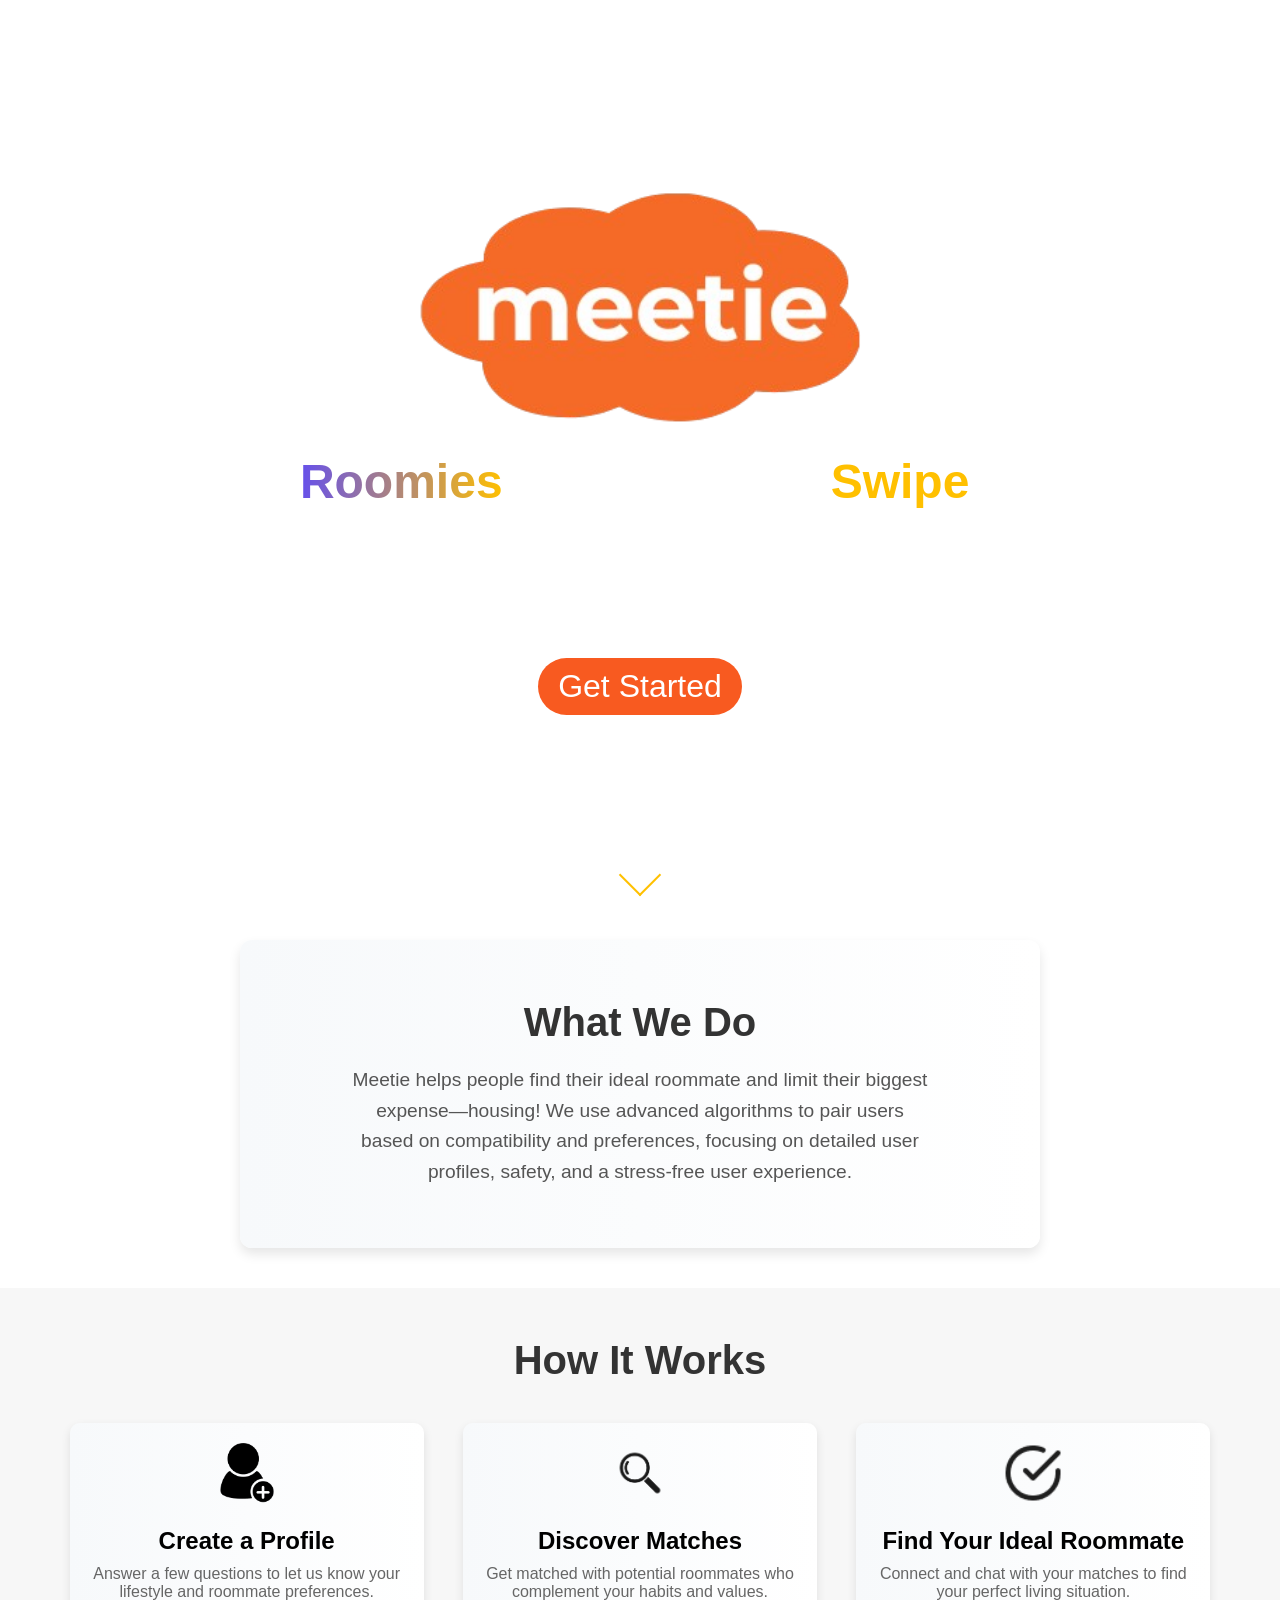
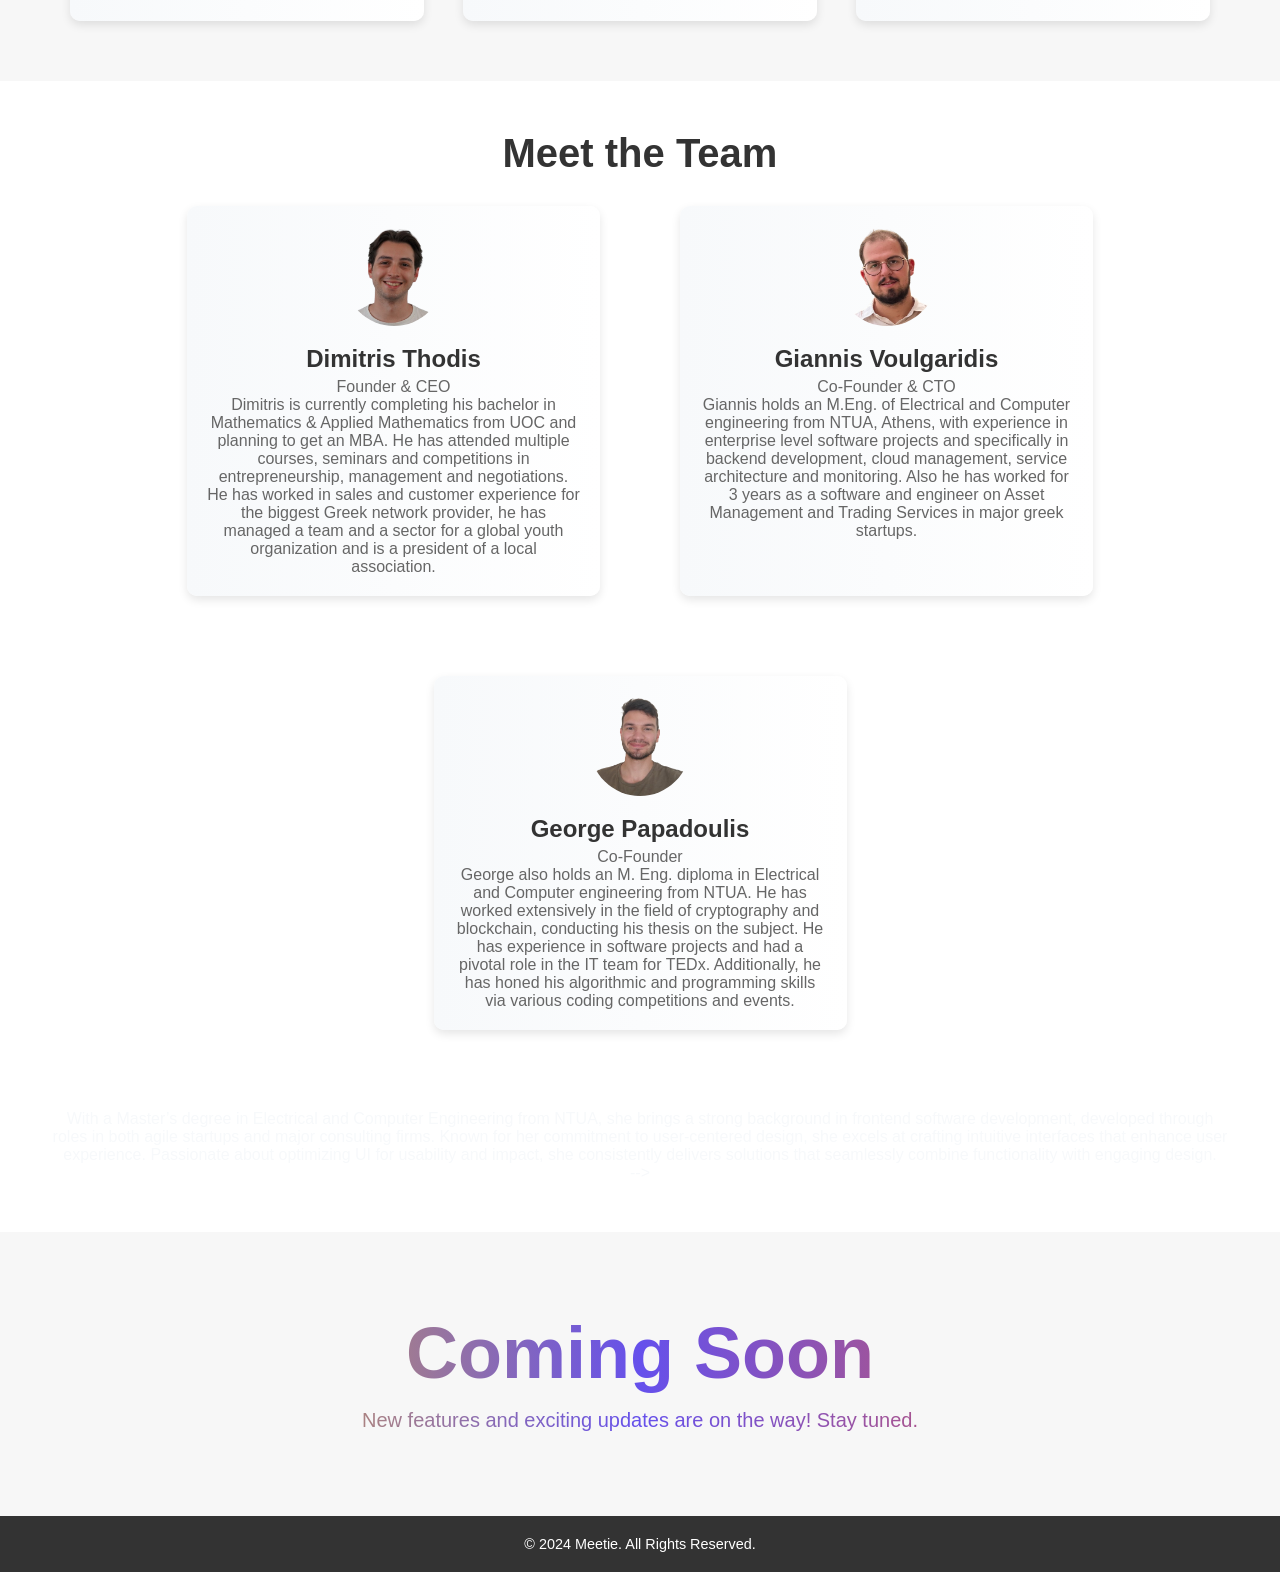
==== index.html @ bd9809a0 "Remove Lydia" ====
<!DOCTYPE html>
<html lang="en">
    <head>
        <meta charset="UTF-8">
        <meta name="viewport" content="width=device-width, initial-scale=1.0">
        <title>Meetie</title>
        <link rel="stylesheet" href="./style.css">
        <link rel="icon" type="image/png" href="assets/meetie-logo.png">
        <script src="https://code.jquery.com/jquery-3.6.0.min.js"></script>
    </head>

    <body>
        <!-- Hero Section -->
        <section class="hero">
            <div class="hero-content">
                <img src="assets/meetie-logo.png" alt="Center Image" class="overlay-image">
                <!-- If we don't like the animated roomies just change this span class to roomies -->
                <h1>Bringing <span class="animated-roomies">Roomies</span> together, one <span class="swipe">Swipe</span> at a time.</h1>
                <p>The <span class="tinder">Tinder</span>, BUT for finding your ideal Roomate.</p>
                <a href="#get-started" class="cta-button">Get Started</a>
            </div>

            <div class="scroll-down" id="scroll-arrow"></div>
        </section>

        <!-- What We Do section -->
        <section class="what-we-do">
            <h2>What We Do</h2>
            <p class="mission-statement">
                Meetie helps people find their ideal roommate and limit their biggest expense—housing! We use advanced algorithms to pair users based on compatibility and preferences, focusing on detailed user profiles, safety, and a stress-free user experience.
            </p>
        </section>

        <!-- How It Works Section -->
        <section class="how-it-works">
            <h2>How It Works</h2>
            <div class="steps">
                <div class="step">
                    <img src="assets/create_profile_icon.png" alt="Step 1 Icon" class="icon-img">
                    <h3>Create a Profile</h3>
                    <p>Answer a few questions to let us know your lifestyle and roommate preferences.</p>
                </div>
                <div class="step">
                    <img src="assets/discover.png" alt="Step 2 Icon">
                    <h3>Discover Matches</h3>
                    <p>Get matched with potential roommates who complement your habits and values.</p>
                </div>
                <div class="step">
                    <img src="assets/Check_circle.png" alt="Step 3 Icon">
                    <h3>Find Your Ideal Roommate</h3>
                    <p>Connect and chat with your matches to find your perfect living situation.</p>
                </div>
            </div>
        </section>

        <!-- Meet the Team Section -->
        <section class="meet-the-team">
            <h2>Meet the Team</h2>
            <div class="team-members">
                <div class="team-member col-2">
                    <img src="assets/mitsos-removebg-preview.png" alt="Team Member 1" class="profile-img">
                    <h3>Dimitris Thodis</h3>
                    <p>Founder & CEO</p>
                    <p>Dimitris is currently completing his bachelor in Mathematics & Applied Mathematics from UOC and planning to get an MBA. He has attended multiple courses, seminars and competitions in entrepreneurship, management and negotiations. He has worked in sales and customer experience for the biggest Greek network provider, he has managed a team and a sector for a global youth organization and is a president of a local association.</p>
                </div>
                <div class="team-member col-2">
                    <img src="assets/john-removebg-preview.png" alt="Team Member 2" class="profile-img">
                    <h3>Giannis Voulgaridis</h3>
                    <p>Co-Founder & CTO</p>
                    <p>Giannis holds an M.Eng. of Electrical and Computer engineering from NTUA, Athens, with experience in enterprise level software projects and specifically in backend development, cloud management, service architecture and monitoring. Also he has worked for 3 years as a software and engineer on Asset Management and Trading Services  in major greek startups.</p>
                </div>
                <div class="team-member col-2">
                    <img src="assets/zorz-removebg-preview.png" alt="Team Member 3" class="profile-img">
                    <h3>George Papadoulis</h3>
                    <p>Co-Founder</p>
                    <p>George also holds an M. Eng. diploma in Electrical and Computer engineering from NTUA. He has worked extensively in the field of cryptography and blockchain, conducting his thesis on the subject. Ηe has experience in software projects and had a pivotal role in the IT team for TEDx. Additionally, he has honed his algorithmic and programming skills via various coding competitions and events.</p>
                </div>
<!--                 <div class="team-member col-2">
                    <img src="assets/lydia-removebg-preview.png" alt="Team Member 1" class="profile-img">
                    <h3>Lydia Balafouti</h3>
                    <!-- <p></p> -->
                    <p>With a Master’s degree in Electrical and Computer Engineering from NTUA, she brings a strong background in frontend software development, developed through roles in both agile startups and major consulting firms. Known for her commitment to user-centered design, she excels at crafting intuitive interfaces that enhance user experience. Passionate about optimizing UI for usability and impact, she consistently delivers solutions that seamlessly combine functionality with engaging design.</p>
                </div> -->
            </div>
        </section>

        <!-- Coming Soon Section -->
        <section class="coming-soon">
            <div class="coming-soon-content">
                <h2>Coming Soon</h2>
                <p>New features and exciting updates are on the way! Stay tuned.</p>
            </div>
        </section>

        <!-- Footer -->
        <footer>
            <p>© 2024 Meetie. All Rights Reserved.</p>
        </footer>

        <script>
            $(document).ready(function() {
                $(window).scroll(function() {
                    console.log('SCROLL BODY');
                    const scrollArrow = $('#scroll-arrow');
            
                    if ($(window).scrollTop() > 100) {
                        scrollArrow.addClass('hidden');
                    } else {   
                        scrollArrow.removeClass('hidden');
                    }
                });
                $(window).scroll();
            });
            </script>
            
    </body>
</html>
---- style.css ----
/* General */
:root {
    --my-navy: #26355D;
    --my-purple: #6550ec;
    --my-orange: #f85a20;
    --my-yellow: #FFC000;
  }
* {
    margin: 0;
    padding: 0;
    box-sizing: border-box;
}

body {
    margin: 0;
    padding: 0;
}

html, body {
    overflow-x: hidden;
    overflow-y: auto; 
    scrollbar-width: none; 
    font-family: Arial, sans-serif;
}

/* ------------------------------------------------------------------------------------------------------------------ */
/* Hero Section */
.hero {
    background-image: url(./assets/background.png);
    background-size: cover; 
    background-position: center; 
    background-repeat: no-repeat; 
    height: 100vh; 
    width: 100vw; 
    display: flex;
    justify-content: center;
    align-items: center;
    text-align: center;
    color: white;
    position: relative;
    overflow: hidden;
}

.hero-content h1 {
    font-size: 3rem;
    margin-bottom: 10px;
}

.hero-content p {
    font-size: 1.25rem;
    margin-bottom: 20px;
}

.overlay-image {
    width: 450px; 
    margin-bottom: 20px; 
    display: block;
    margin-left: auto;
    margin-right: auto;
}

.cta-button {
    display: inline-block; /* Helps margin-top work correctly */
    background-color: var(--my-orange);
    color: white;
    padding: 10px 20px;
    font-size: 2rem;
    border-radius: 30px;
    text-decoration: none;
    cursor: pointer;
    transition: background-color 0.3s;
    background: var(--my-orange);
    margin-top: 6rem; 
}
.cta-button:hover {
    /* background-color: var(--my-yellow); */
    background: linear-gradient(to right, var(--my-purple), var(--my-yellow)); 
}

.roomies{
    background: linear-gradient(to right, var(--my-purple), var(--my-orange)); 
    -webkit-background-clip: text; 
    -webkit-text-fill-color: transparent; 
    font-weight: bold; 
}

.animated-roomies {
    background: linear-gradient(
        90deg,
        var(--my-purple),
        var(--my-yellow),
        var(--my-orange),
        var(--my-purple),
        var(--my-yellow)
    ); 
    background-size: 400% 100%; 
    font-weight: bold;
    -webkit-background-clip: text;
    -webkit-text-fill-color: transparent;
    animation: colorShiftSeamless 4s linear infinite; 
}

@keyframes colorShiftSeamless {
    0% {
        background-position: 0% 50%; 
    }
    100% {
        background-position: 100% 50%; 
    }
} 

.swipe{
    color: var(--my-yellow);
    font-weight: bold; 
}

.tinder{
    /* color: var(--my-yellow); */
    font-weight: bold; 
}

/* ------------------------------------------------------------------------------------------------------------------ */
/* What We Do Section */
.what-we-do {
    padding: 60px 20px;
    background: linear-gradient(to right, #f7f9fb, #ffffff); 
    text-align: center;
    border-radius: 12px;
    box-shadow: 0 6px 12px rgba(0, 0, 0, 0.1);
    max-width: 800px;
    margin: 40px auto; 
}

.what-we-do h2 {
    font-size: 2.5rem;
    font-weight: bold;
    color: #333;
    margin-bottom: 20px;
}

.mission-statement {
    font-size: 1.2rem;
    color: #555;
    line-height: 1.6;
    max-width: 600px;
    margin: 0 auto;
    padding: 0 10px;
}

/* ------------------------------------------------------------------------------------------------------------------ */
/* How It Works Section */
.how-it-works {
    padding: 50px;
    background-color: #f7f7f7;
    text-align: center;
}

.how-it-works h2 {
    font-size: 2.5rem;
    margin-bottom: 30px;
    color: #333;
}

.steps {
    display: flex;
    justify-content: space-around;
    flex-wrap: wrap;
}

.step {
    width: 30%;
    padding: 20px;
    background: linear-gradient(to right, #f7f9fb, #ffffff); 
    margin: 10px;
    border-radius: 10px;
    box-shadow: 0px 4px 10px rgba(0, 0, 0, 0.1);
    text-align: center;
}

.step img {
    width: 60px;
    margin-bottom: 20px;
}

.step h3 {
    font-size: 1.5rem;
    margin-bottom: 10px;
}

.step p {
    font-size: 1rem;
    color: #666;
}

.icon-img {
    width: 60px;
    height: 60px;
    object-fit: cover;
}

/* ------------------------------------------------------------------------------------------------------------------ */
/* Meet the Team Section */
.meet-the-team {
    padding: 50px;
    color: #f7f9fb;
    text-align: center;
}

.meet-the-team h2 {
    font-size: 2.5rem;
    margin-bottom: 30px;
    color: #333;
}

.team-members {
    display: flex;
    flex-wrap: wrap;
    justify-content: center;
    gap: 5em; 
}

.team-member {
    width: 35%;
    background: linear-gradient(to right, #f7f9fb, #ffffff); 
    padding: 20px;
    border-radius: 10px;
    box-shadow: 0px 4px 10px rgba(0, 0, 0, 0.1);
    text-align: center;
}

.team-member img {
    width: 100px;
    height: 100px;
    border-radius: 50%;
    margin-bottom: 15px;
}

.team-member h3 {
    font-size: 1.5rem;
    margin-bottom: 5px;
    color: #333;
}

.team-member p {
    font-size: 1rem;
    color: #666;
}

/* ------------------------------------------------------------------------------------------------------------------ */
/* Footer */
footer {
    text-align: center;
    padding: 20px;
    background-color: #333;
    color: white;
    font-size: 0.9rem;
}

/* ------------------------------------------------------------------------------------------------------------------ */
/* Scrolling Arrow */
.scroll-down {
    position: absolute;
    left: 50%;
    bottom: 10px;
    display: block;
    text-align: center;
    font-size: 20px;
    z-index: 100;
    text-decoration: none;
    text-shadow: 0;
    width: 30px;
    height: 30px;
    border-bottom: 2px solid var(--my-yellow);
    border-right: 2px solid var(--my-yellow);
    z-index: 9;
    left: 50%;
    -webkit-transform: translate(-50%, 0%) rotate(45deg);
    -moz-transform: translate(-50%, 0%) rotate(45deg);
    transform: translate(-50%, 0%) rotate(45deg);
    -webkit-animation: fade_move_down 4s ease-in-out infinite;
    -moz-animation:    fade_move_down 4s ease-in-out infinite;
    animation:         fade_move_down 4s ease-in-out infinite;
}

.hidden{
    opacity: 0;
    border: 0px;
}

/*animated scroll arrow animation*/
@-webkit-keyframes fade_move_down {
  0%   { -webkit-transform:translate(0,-10px) rotate(45deg); opacity: 0;  }
  50%  { opacity: 1; }
  100% { -webkit-transform:translate(0,10px) rotate(45deg); opacity: 0; }
}
@-moz-keyframes fade_move_down {
  0%   { -moz-transform:translate(0,-10px) rotate(45deg); opacity: 0;  }
  50%  { opacity: 1; }
  100% { -moz-transform:translate(0,10px) rotate(45deg); opacity: 0; }
}
@keyframes fade_move_down {
  0%   { transform:translate(0,-10px) rotate(45deg); opacity: 0;  }
  50%  { opacity: 1; }
  100% { transform:translate(0,10px) rotate(45deg); opacity: 0; }
}


/* ------------------------------------------------------------------------------------------------------------------ */
/* Coming Soon Section */
.coming-soon {
    background-color: #f7f7f7; 
    text-align: center;
    padding: 80px 20px;
    position: relative;
    overflow: hidden;
}

.coming-soon-content {
    animation: bounceFade 2s ease-in-out infinite; 
    font-size: 3rem; 
    background: linear-gradient(90deg, var(--my-yellow), var(--my-purple), var(--my-orange)); 
    -webkit-background-clip: text; 
    -webkit-text-fill-color: transparent; 
}

.coming-soon h2 {
    margin-bottom: 10px;
}

.coming-soon p {
    font-size: 1.25rem;
    max-width: 600px;
    margin: 0 auto;
    line-height: 1.6;
}

/* Bounce and Fade Animation with Color Change */
@keyframes bounceFade {
    0%, 100% {
        /* transform: translateY(0);  */
        opacity: 0.5; 
    }
    25% {
        opacity: 0.75;
    }
    50% {
        /* transform: translateY(-20px);  */
        opacity: 1; 
    }
    75% {
        opacity: 0.75; 
    }
}


/* ------------------------------------------------------------------------------------------------- */
/* ------------------------------------     Mobile view      ----------------------------------------*/
/* ------------------------------------------------------------------------------------------------- */

/* Mobile-Specific Styles */
@media (max-width: 768px) {
    /* Hero Section */
    .hero {
        padding: 20px;
    }

    .hero-content h1 {
        font-size: 1.8rem; /* Adjust font size for smaller screens */
        line-height: 1.3;
    }

    .hero-content p {
        font-size: 0.9rem;
    }

    .overlay-image {
        width: 70%; /* Reduce image size for mobile */
    }

    .cta-button {
        font-size: 1.3rem;
        padding: 10px 15px;
    }

    /* What We Do Section */
    .what-we-do {
        padding: 20px 15px;
    }

    .what-we-do h2 {
        font-size: 2rem;
    }

    .mission-statement {
        font-size: 1rem;
        line-height: 1.5;
    }

    /* How It Works Section */
    .how-it-works {
        padding: 20px 15px;
    }

    .how-it-works h2 {
        font-size: 2rem;
    }

    .steps {
        flex-direction: column; /* Stack steps vertically for mobile */
        gap: 20px;
        align-items: center;
    }

    .step {
        width: 90%; /* Full width for mobile */
        padding: 15px;
    }

    /* Meet the Team Section */
    .team-members {
        flex-direction: column; /* Stack team members vertically */
        align-items: center;
        gap: 20px;
    }

    .team-member {
        width: 90%; /* Full width for mobile */
        padding: 15px;
    }

    .team-member img {
        width: 80px; /* Reduce image size */
        height: 80px;
    }

    .team-member h3 {
        font-size: 1.2rem; /* Reduce text size */
    }

    .team-member p {
        font-size: 0.9rem;
    }

    /* Coming Soon Section */
    .coming-soon {
        padding: 40px 20px;
    }

    .coming-soon h2 {
        font-size: 2rem;
    }

    .coming-soon p {
        font-size: 1rem;
    }

    /* Footer */
    footer {
        padding: 20px;
        font-size: 0.8rem;
    }

    /* Scrolling Arrow */
    .scroll-down {
        width: 20px; /* Reduce size */
        height: 20px;
    }
}
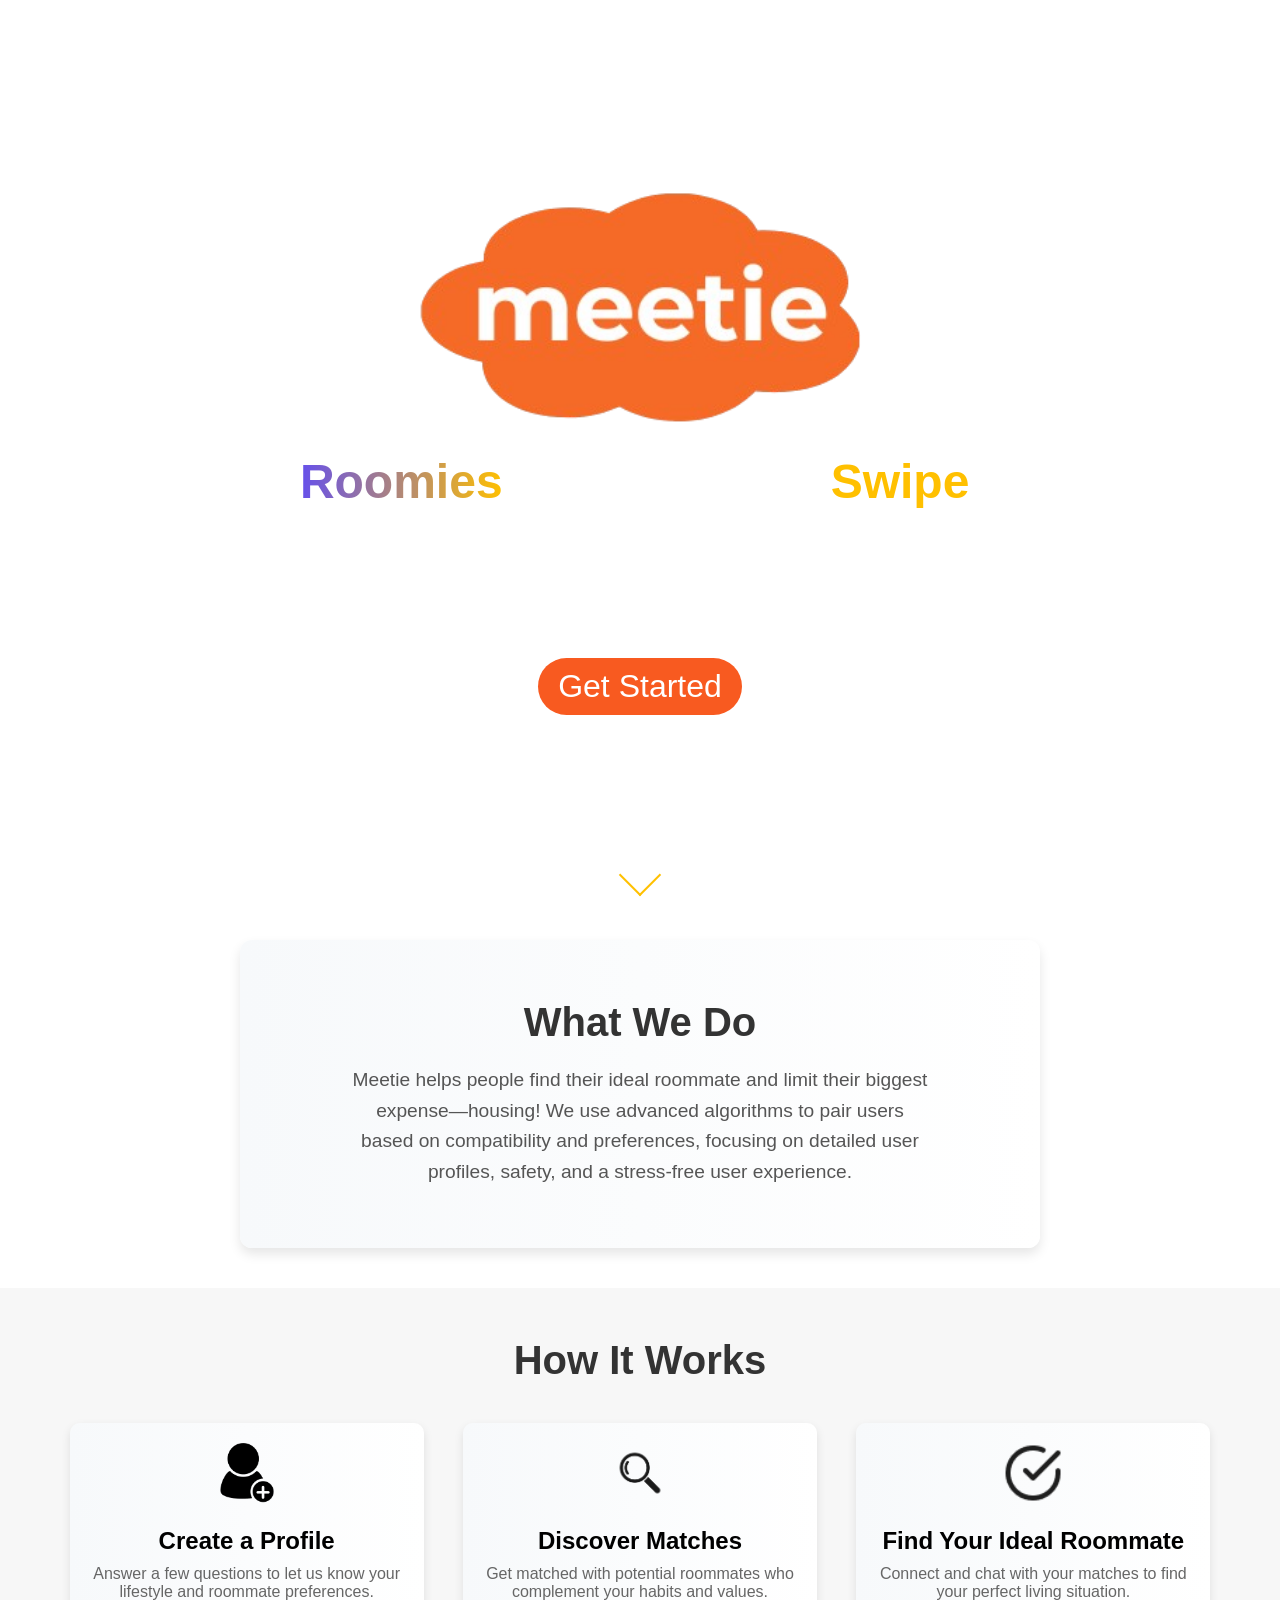
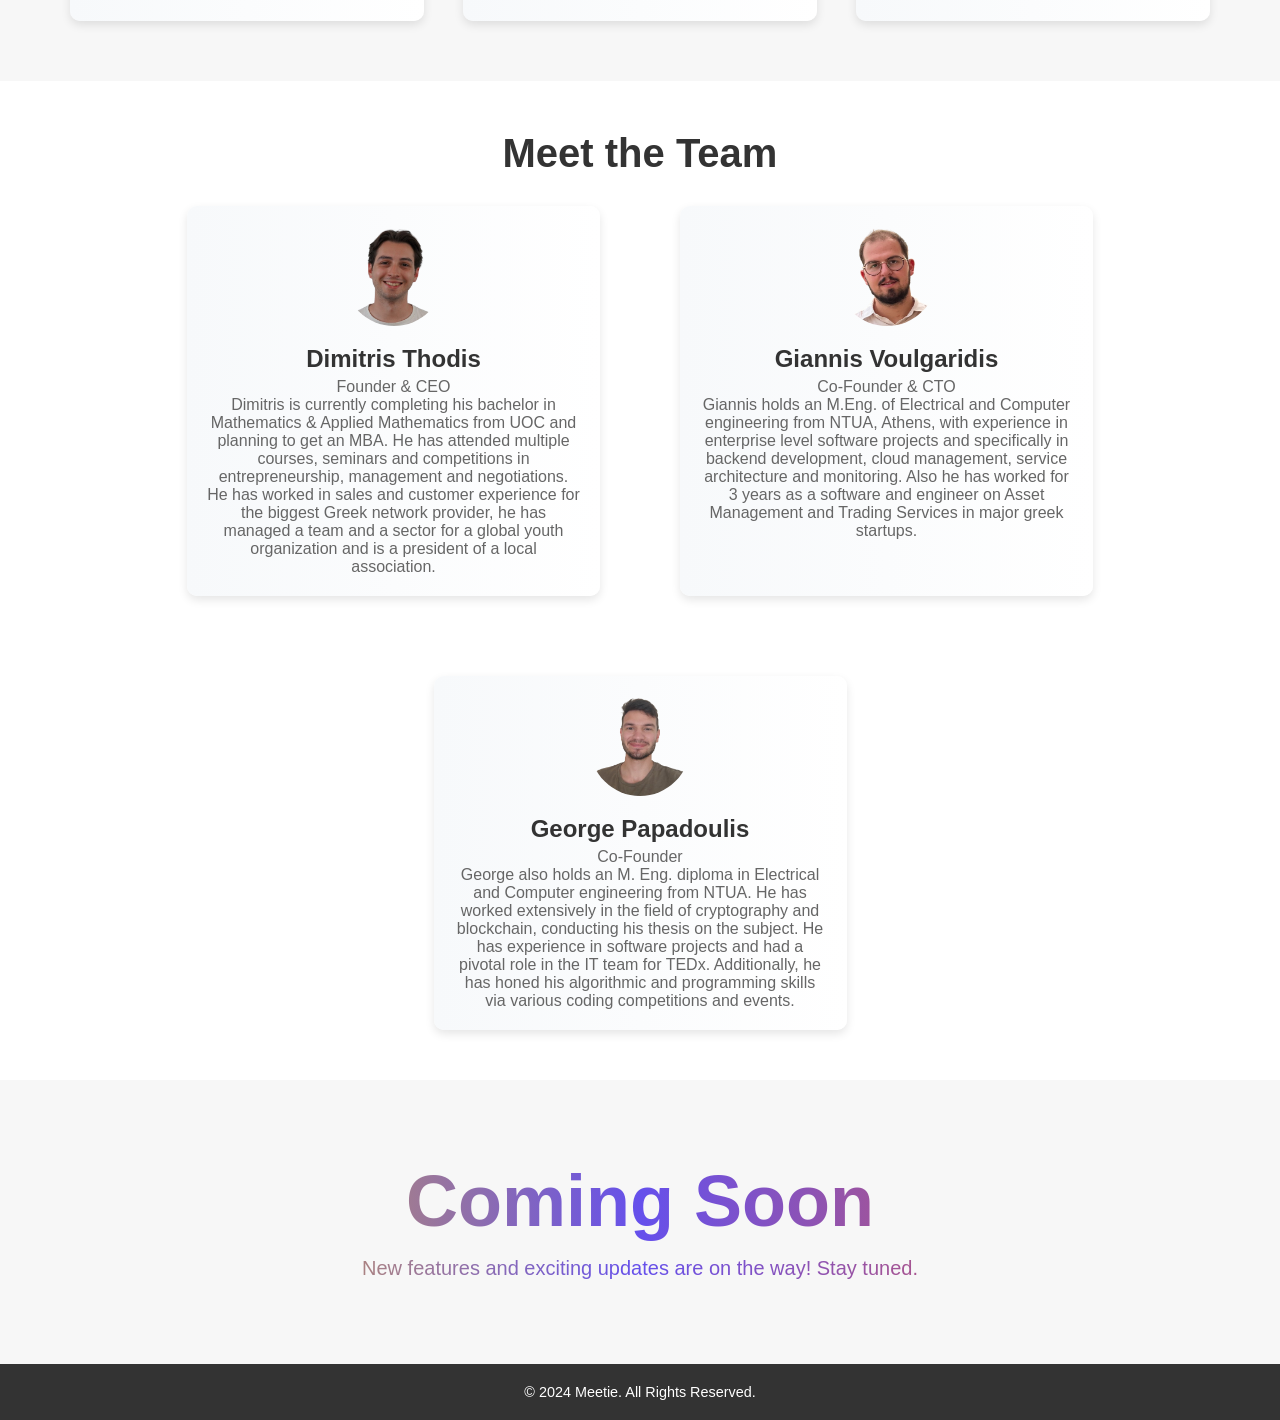
==== commit 6d2341ad: "Removing Lydia info" ====
--- a/index.html
+++ b/index.html
@@ -75,12 +75,6 @@
                     <p>Co-Founder</p>
                     <p>George also holds an M. Eng. diploma in Electrical and Computer engineering from NTUA. He has worked extensively in the field of cryptography and blockchain, conducting his thesis on the subject. Ηe has experience in software projects and had a pivotal role in the IT team for TEDx. Additionally, he has honed his algorithmic and programming skills via various coding competitions and events.</p>
                 </div>
-<!--                 <div class="team-member col-2">
-                    <img src="assets/lydia-removebg-preview.png" alt="Team Member 1" class="profile-img">
-                    <h3>Lydia Balafouti</h3>
-                    <!-- <p></p> -->
-                    <p>With a Master’s degree in Electrical and Computer Engineering from NTUA, she brings a strong background in frontend software development, developed through roles in both agile startups and major consulting firms. Known for her commitment to user-centered design, she excels at crafting intuitive interfaces that enhance user experience. Passionate about optimizing UI for usability and impact, she consistently delivers solutions that seamlessly combine functionality with engaging design.</p>
-                </div> -->
             </div>
         </section>
 
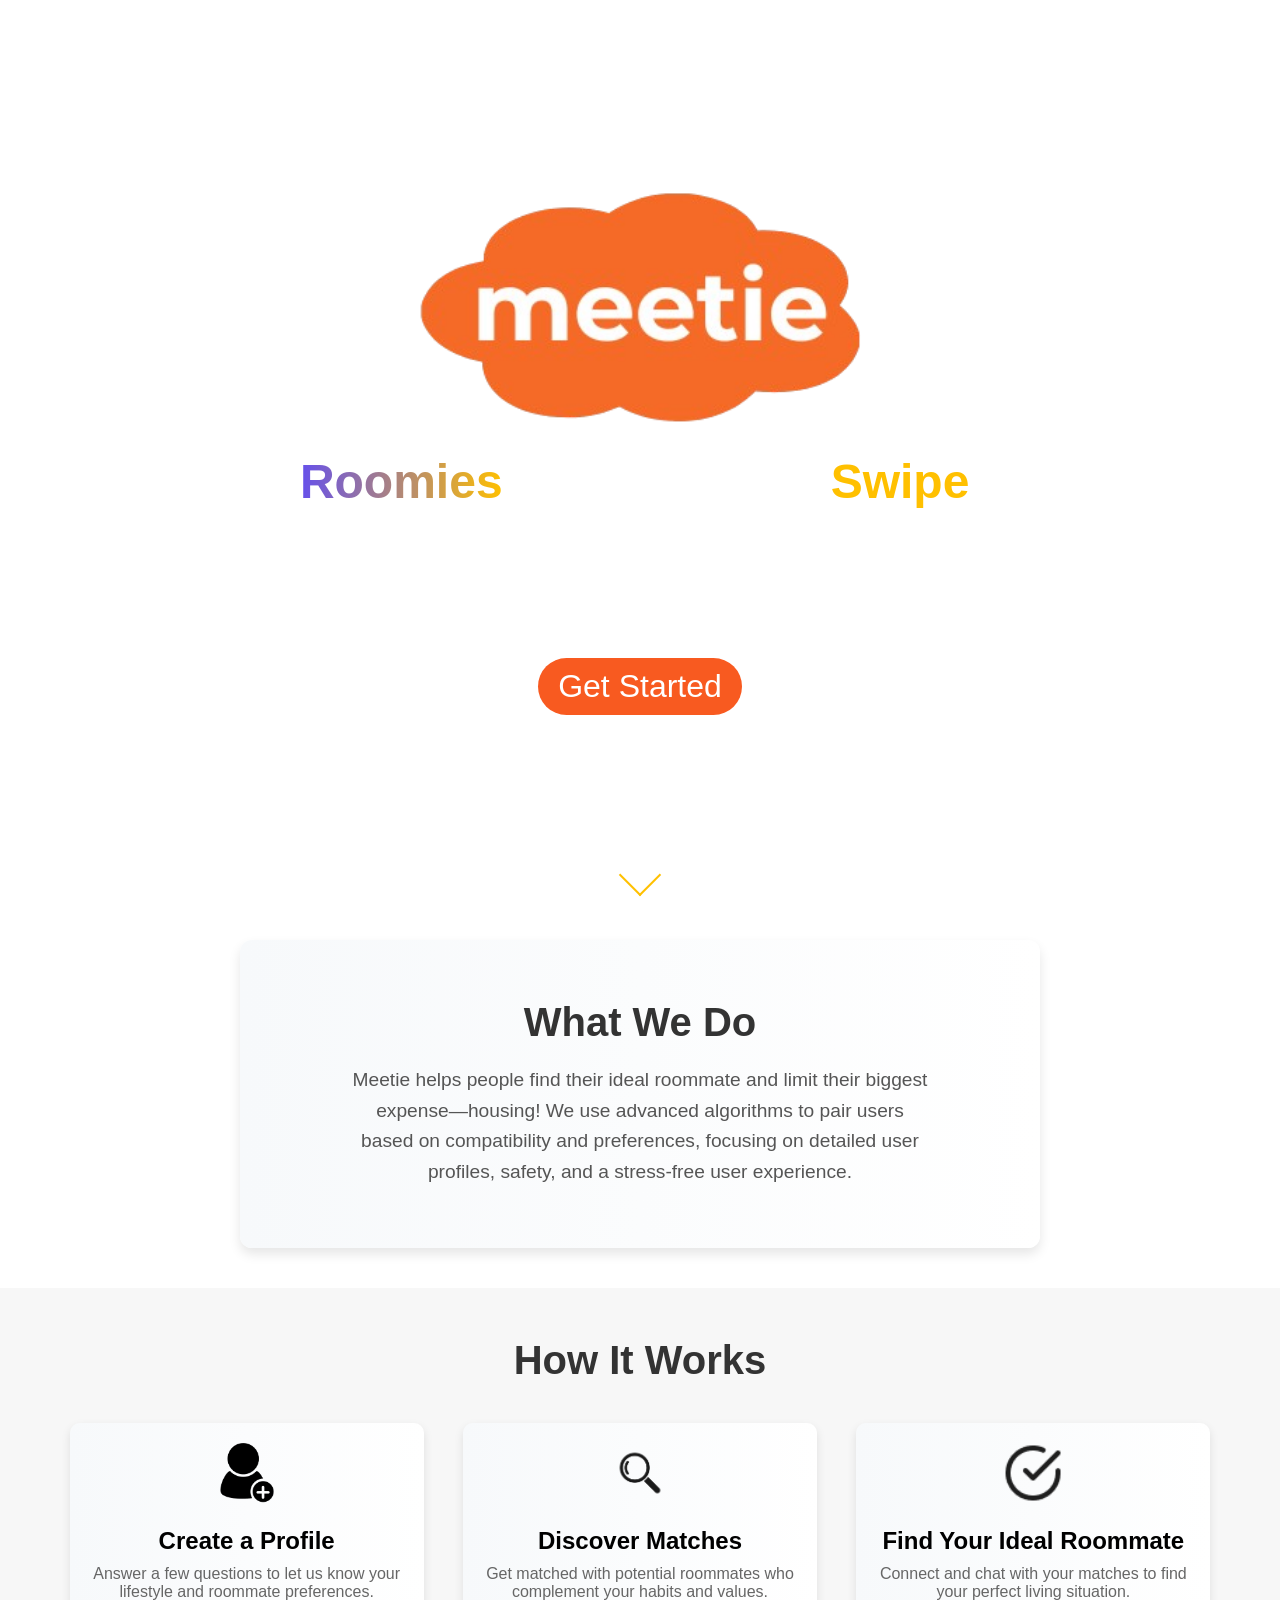
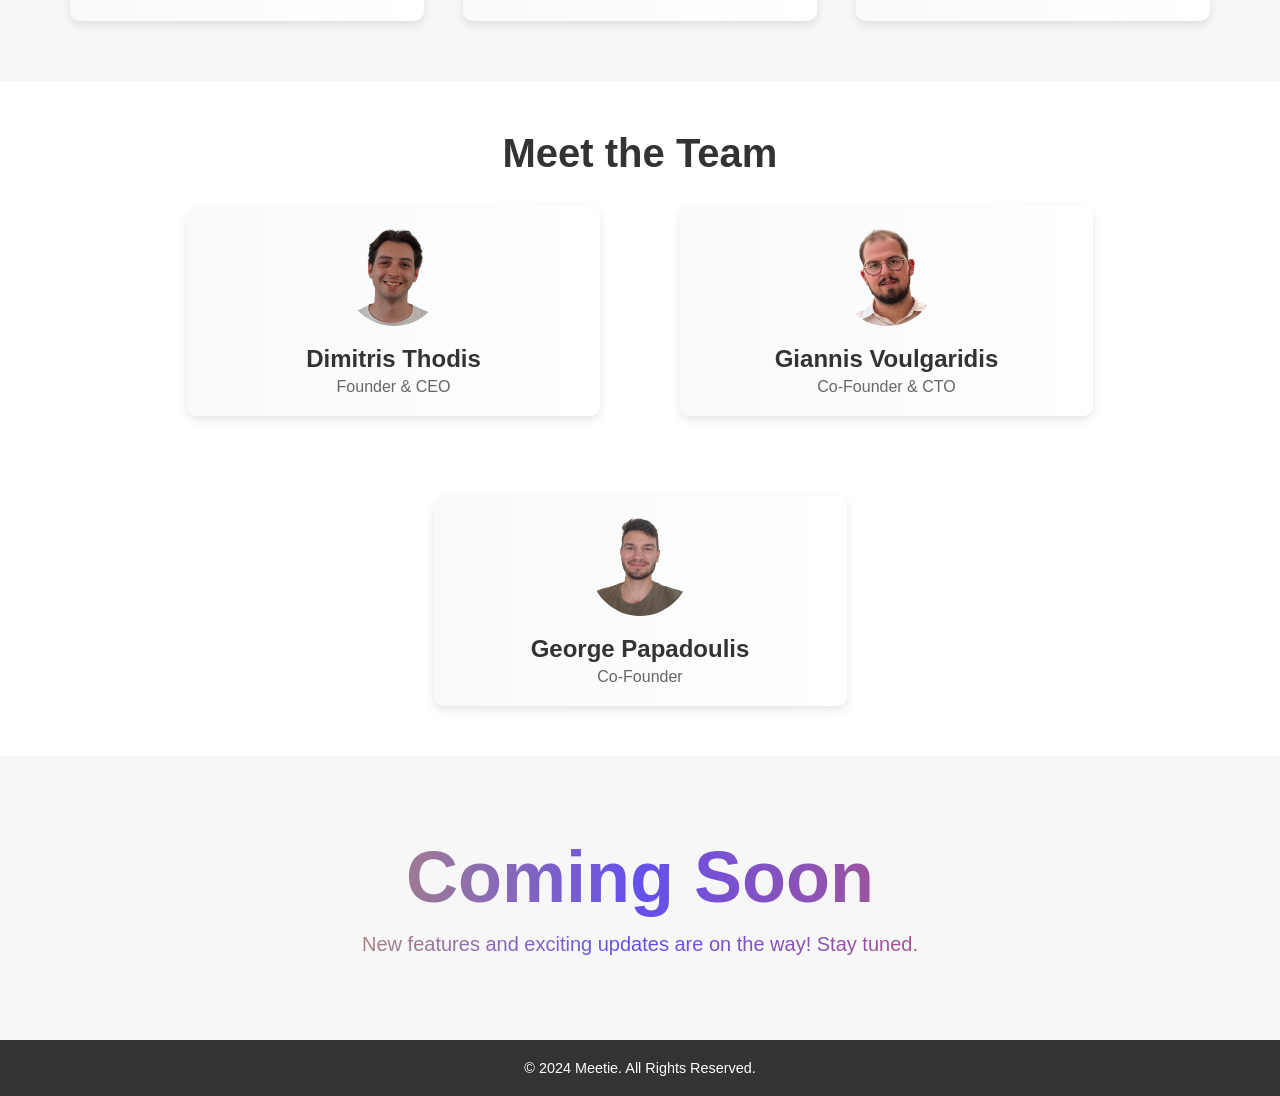
==== commit 2f15dd80: "remove text about us" ====
--- a/index.html
+++ b/index.html
@@ -61,19 +61,16 @@
                     <img src="assets/mitsos-removebg-preview.png" alt="Team Member 1" class="profile-img">
                     <h3>Dimitris Thodis</h3>
                     <p>Founder & CEO</p>
-                    <p>Dimitris is currently completing his bachelor in Mathematics & Applied Mathematics from UOC and planning to get an MBA. He has attended multiple courses, seminars and competitions in entrepreneurship, management and negotiations. He has worked in sales and customer experience for the biggest Greek network provider, he has managed a team and a sector for a global youth organization and is a president of a local association.</p>
                 </div>
                 <div class="team-member col-2">
                     <img src="assets/john-removebg-preview.png" alt="Team Member 2" class="profile-img">
                     <h3>Giannis Voulgaridis</h3>
                     <p>Co-Founder & CTO</p>
-                    <p>Giannis holds an M.Eng. of Electrical and Computer engineering from NTUA, Athens, with experience in enterprise level software projects and specifically in backend development, cloud management, service architecture and monitoring. Also he has worked for 3 years as a software and engineer on Asset Management and Trading Services  in major greek startups.</p>
                 </div>
                 <div class="team-member col-2">
                     <img src="assets/zorz-removebg-preview.png" alt="Team Member 3" class="profile-img">
                     <h3>George Papadoulis</h3>
                     <p>Co-Founder</p>
-                    <p>George also holds an M. Eng. diploma in Electrical and Computer engineering from NTUA. He has worked extensively in the field of cryptography and blockchain, conducting his thesis on the subject. Ηe has experience in software projects and had a pivotal role in the IT team for TEDx. Additionally, he has honed his algorithmic and programming skills via various coding competitions and events.</p>
                 </div>
             </div>
         </section>
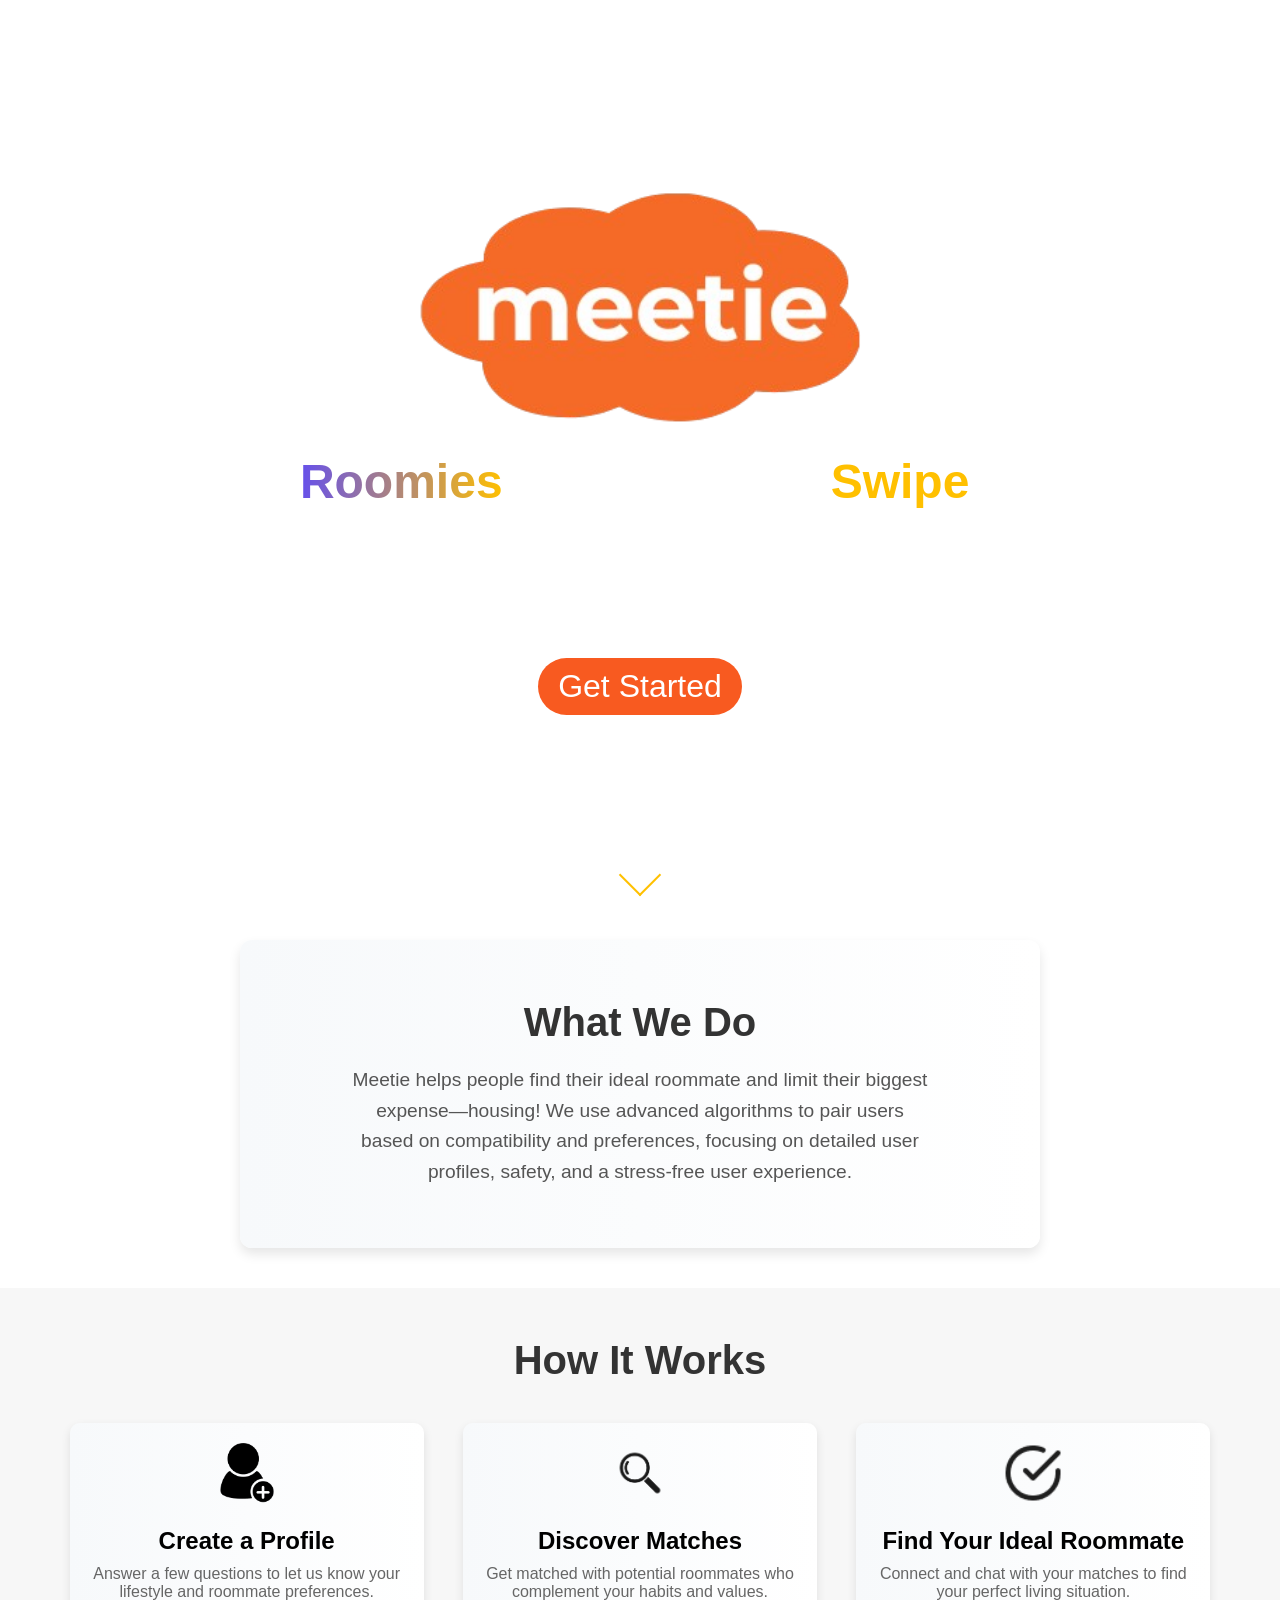
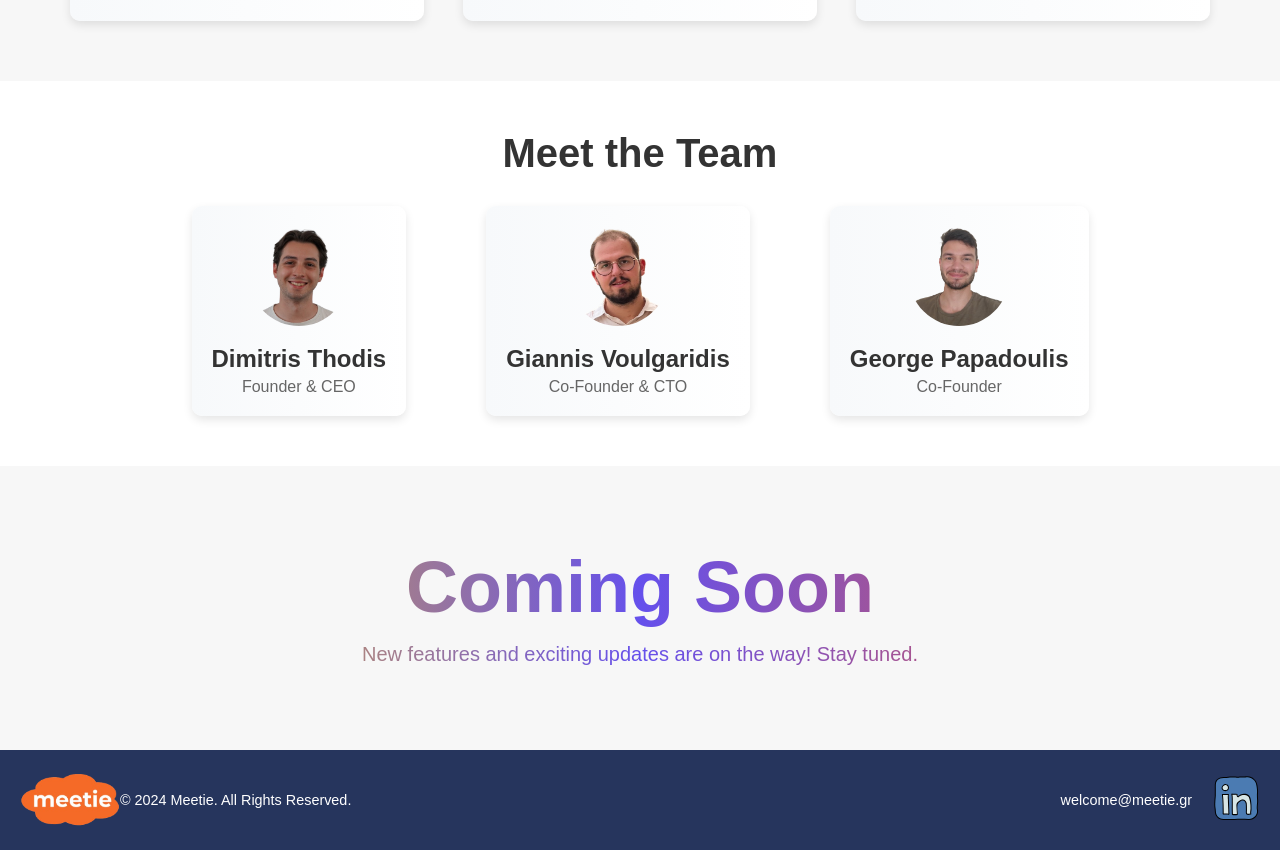
==== commit ce877673: "add footer info" ====
--- a/index.html
+++ b/index.html
@@ -85,7 +85,24 @@
 
         <!-- Footer -->
         <footer>
-            <p>© 2024 Meetie. All Rights Reserved.</p>
+            <div class="footer-content">
+                <div class="footer-logo-container">
+                    <img src="assets/meetie-logo.png" alt="Footer Logo" class="footer-logo">
+                    <p>© 2024 Meetie. All Rights Reserved.</p>
+                </div>
+                <div class="social-icons">
+                    <p>welcome@meetie.gr</p>
+                    <div class="column">
+                        <a href="https://www.linkedin.com/company/expressis-verbis-law-journal">
+                            <svg xmlns="http://www.w3.org/2000/svg" x="0px" y="0px" width="100" height="100" viewBox="0 0 48 48" class="linkedin">
+                                <font horiz-adv-x="2000"><font-face font-family="Lato-Regular" underline-position="-140" underline-thickness="120" units-per-em="2000"></font-face><glyph horiz-adv-x="0"></glyph><glyph horiz-adv-x="386"></glyph><glyph d="M430,1433l0,-572C430,831 430,802 429,773C428,744 426,716 424,687C422,658 420,628 417,598C414,567 410,535 406,500l-121,0C281,535 278,567 275,598C272,628 269,658 267,687C265,716 264,744 263,773C262,802 261,831 261,861l0,572M218,110C218,127 221,144 228,159C234,174 243,188 254,199C265,210 278,219 293,226C308,233 325,236 342,236C359,236 376,233 391,226C406,219 420,210 431,199C442,188 451,174 458,159C464,144 467,127 467,110C467,92 464,76 458,61C451,46 442,32 431,21C420,10 406,1 391,-5C376,-12 359,-15 342,-15C325,-15 308,-12 293,-5C278,1 265,10 254,21C243,32 234,46 228,61C221,76 218,92 218,110z" horiz-adv-x="686" unicode="!"></glyph><glyph d="M307,1433l0,-290l-16,-155C289,967 283,950 274,939C265,927 250,921 229,921C212,921 198,927 189,939C179,950 172,967 168,988l-16,155l0,290M640,1433l0,-290l-16,-155C622,967 616,950 607,939C598,927 583,921 562,921C545,921 531,927 522,939C512,950 505,967 501,988l-16,155l0,290z" horiz-adv-x="794" unicode="&quot;"></glyph><glyph d="M790,423l-84,-423l-81,0C610,0 597,6 586,17C575,28 570,43 570,61C570,64 570,66 571,69C571,71 571,74 572,77l71,346l-247,0l-71,-355C320,43 310,26 295,16C280,5 262,0 243,0l-79,0l85,423l-146,0C88,423 76,427 67,435C58,442 54,455 54,474C54,477 54,481 55,485C55,489 55,493 56,497l8,57l204,0l65,326l-232,0l13,74C117,973 125,988 137,997C149,1006 168,1011 194,1011l158,0l72,358C428,1389 437,1405 452,1416C466,1427 483,1433 503,1433l80,0l-84,-422l247,0l84,422l79,0C926,1433 940,1428 951,1418C962,1408 967,1395 967,1379C967,1374 967,1369 966,1366l-73,-355l212,0l-13,-75C1089,917 1081,903 1069,894C1056,885 1037,880 1012,880l-138,0l-65,-326l179,0C1004,554 1016,550 1025,543C1034,535 1038,521 1038,502C1038,499 1038,495 1038,492C1037,488 1037,484 1036,480l-9,-57M415,554l247,0l65,326l-247,0z" horiz-adv-x="1160" unicode="#"></glyph><glyph d="M498,-12C417,-5 344,15 278,48C211,80 154,121 106,171l53,82C164,260 170,266 179,271C188,276 197,278 206,278C219,278 233,272 249,259C265,246 285,232 308,216C331,199 359,183 392,168C424,153 463,142 508,137l37,531C498,682 453,698 408,716C363,733 322,756 287,785C251,813 222,849 201,892C179,935 168,988 168,1053C168,1102 178,1149 197,1196C216,1242 243,1283 280,1319C316,1355 361,1385 414,1408C467,1431 529,1443 598,1446l10,144C609,1603 614,1614 623,1624C632,1634 643,1639 658,1639l66,0l-14,-198C780,1432 840,1414 891,1387C942,1360 987,1327 1027,1288l-43,-66C971,1202 955,1192 938,1192C929,1192 917,1196 904,1205C890,1213 873,1223 854,1234C835,1245 812,1256 787,1267C762,1278 733,1285 700,1290l-33,-484C715,791 762,775 809,758C856,741 898,718 935,691C972,664 1003,630 1026,589C1049,548 1060,496 1060,435C1060,375 1050,319 1030,266C1010,213 981,167 943,127C904,87 857,55 802,30C746,5 682,-10 611,-14l-12,-176C598,-203 593,-214 584,-223C575,-233 563,-238 549,-238l-66,0M891,407C891,440 885,469 873,493C860,517 843,538 822,555C801,572 776,587 747,600C718,613 688,624 655,635l-34,-498C664,141 703,151 737,166C770,181 799,200 822,223C845,246 862,274 874,305C885,336 891,370 891,407M336,1071C336,1039 342,1011 353,988C364,964 380,943 400,925C420,907 443,891 470,878C497,865 526,853 557,842l30,451C544,1289 506,1280 475,1267C443,1254 417,1237 397,1217C376,1197 361,1175 351,1150C341,1125 336,1098 336,1071z" horiz-adv-x="1160" unicode="$"></glyph><glyph d="M707,1087C707,1031 698,981 681,937C664,892 641,855 612,825C583,794 549,771 510,755C471,739 431,731 389,731C344,731 302,739 264,755C225,771 192,794 163,825C134,855 112,892 96,937C80,981 72,1031 72,1087C72,1144 80,1195 96,1240C112,1285 134,1322 163,1353C192,1384 225,1407 264,1423C302,1439 344,1447 389,1447C434,1447 476,1439 515,1423C554,1407 587,1384 616,1353C644,1322 666,1285 683,1240C699,1195 707,1144 707,1087M568,1087C568,1131 563,1168 554,1199C545,1230 532,1255 516,1275C499,1294 480,1308 459,1317C437,1326 414,1330 389,1330C364,1330 341,1326 320,1317C298,1308 279,1294 263,1275C247,1255 235,1230 226,1199C217,1168 212,1131 212,1087C212,1044 217,1007 226,977C235,946 247,922 263,903C279,884 298,870 320,862C341,853 364,849 389,849C414,849 437,853 459,862C480,870 499,884 516,903C532,922 545,946 554,977C563,1007 568,1044 568,1087M1208,1397C1217,1408 1226,1417 1236,1424C1245,1430 1258,1433 1274,1433l128,0l-1047,-1404C348,20 340,13 331,8C322,3 311,0 298,0l-132,0M1499,338C1499,282 1490,232 1473,188C1456,144 1433,107 1404,77C1375,46 1341,23 1303,7C1264,-9 1224,-17 1182,-17C1137,-17 1095,-9 1057,7C1018,23 985,46 956,77C927,107 905,144 889,188C873,232 865,282 865,338C865,395 873,447 889,492C905,537 927,574 956,605C985,636 1018,659 1057,675C1095,691 1137,699 1182,699C1227,699 1268,691 1307,675C1346,659 1379,636 1408,605C1437,574 1459,537 1475,492C1491,447 1499,395 1499,338M1361,338C1361,382 1356,420 1347,451C1338,482 1325,507 1309,526C1292,545 1273,559 1252,568C1230,577 1207,581 1182,581C1157,581 1134,577 1113,568C1091,559 1072,545 1056,526C1040,507 1028,482 1019,451C1010,420 1005,382 1005,338C1005,295 1010,258 1019,228C1028,198 1040,174 1056,155C1072,136 1091,122 1113,114C1134,105 1157,101 1182,101C1207,101 1230,105 1252,114C1273,122 1292,136 1309,155C1325,174 1338,198 1347,228C1356,258 1361,295 1361,338z" horiz-adv-x="1572" unicode="%"></glyph><glyph d="M660,1449C713,1449 761,1441 804,1424C847,1407 885,1384 917,1356C948,1328 973,1296 992,1259C1010,1222 1020,1183 1023,1143l-111,-22C909,1120 906,1120 903,1120C894,1120 886,1122 879,1127C871,1132 865,1140 862,1152C857,1169 850,1187 840,1206C829,1225 816,1242 800,1257C783,1272 764,1285 741,1295C718,1305 691,1310 660,1310C627,1310 597,1305 570,1294C543,1283 521,1269 502,1250C483,1231 468,1208 458,1183C447,1157 442,1129 442,1099C442,1076 445,1053 451,1032C456,1011 465,989 476,968C487,946 502,924 520,901C538,878 560,853 585,828l412,-419C1022,454 1043,501 1058,550C1073,599 1083,648 1088,697C1089,710 1093,720 1100,727C1107,734 1116,738 1128,738l110,0C1237,661 1224,586 1201,512C1178,438 1144,369 1100,304l300,-304l-172,0C1209,0 1193,2 1181,7C1169,12 1156,21 1141,36l-144,145C934,120 862,72 781,37C699,2 609,-16 511,-16C458,-16 405,-7 354,11C303,29 257,55 217,90C176,124 144,166 119,215C94,264 82,320 82,382C82,429 90,473 106,515C121,556 143,595 171,630C198,665 231,697 269,725C307,753 349,777 394,797C353,848 323,898 304,947C285,996 275,1046 275,1098C275,1147 284,1192 302,1235C319,1278 345,1315 378,1347C411,1378 452,1403 500,1422C547,1440 601,1449 660,1449M263,396C263,353 271,315 287,282C303,249 324,221 350,198C376,175 406,158 439,147C472,135 506,129 541,129C616,129 683,143 742,170C801,197 854,234 899,279l-423,427C405,668 352,623 317,570C281,517 263,459 263,396z" horiz-adv-x="1406" unicode="&amp;"></glyph><glyph d="M307,1433l0,-290l-16,-155C289,967 283,950 274,939C265,927 250,921 229,921C212,921 198,927 189,939C179,950 172,967 168,988l-16,155l0,290z" horiz-adv-x="460" unicode="'"></glyph><glyph d="M289,629C289,486 307,348 344,214C381,79 434,-49 503,-171C507,-178 510,-185 511,-190C512,-195 513,-201 513,-206C513,-215 511,-223 506,-229C501,-235 495,-240 488,-245l-79,-48C359,-216 317,-140 282,-65C247,10 218,86 197,162C175,238 159,315 149,392C139,469 134,548 134,629C134,710 139,789 149,866C159,943 175,1020 197,1096C218,1171 247,1247 282,1322C317,1397 359,1474 409,1551l79,-49C495,1497 501,1492 506,1486C511,1480 513,1472 513,1463C513,1453 510,1442 503,1429C433,1308 380,1180 344,1045C307,910 289,772 289,629z" horiz-adv-x="600" unicode="("></glyph><glyph d="M298,629C298,772 280,910 244,1045C207,1180 154,1308 84,1429C77,1442 74,1453 74,1463C74,1472 76,1480 81,1486C86,1492 92,1497 99,1502l79,49C228,1474 271,1397 306,1322C341,1247 369,1171 391,1096C412,1020 428,943 438,866C448,789 453,710 453,629C453,548 448,469 438,392C428,315 412,238 391,162C369,86 341,10 306,-65C271,-140 228,-216 178,-293l-79,48C92,-240 86,-235 81,-229C76,-223 74,-215 74,-206C74,-201 75,-195 76,-190C77,-185 80,-178 84,-171C153,-49 206,79 243,214C280,348 298,486 298,629z" horiz-adv-x="600" unicode=")"></glyph><glyph d="M354,863l0,197C354,1073 355,1085 357,1096C358,1107 361,1118 366,1129C353,1112 335,1097 313,1084l-172,-99l-44,75l172,100C293,1174 317,1182 342,1184C329,1185 316,1188 305,1192C293,1195 281,1201 269,1209l-173,101l44,75l173,-100C336,1272 355,1254 370,1233C364,1245 360,1257 358,1270C355,1282 354,1295 354,1308l0,198l88,0l0,-197C442,1282 437,1258 428,1237C435,1247 444,1256 453,1263C462,1270 472,1278 483,1285l172,99l44,-75l-172,-100C516,1202 505,1196 494,1192C483,1188 471,1185 459,1184C471,1183 483,1180 494,1177C505,1173 516,1167 527,1160l173,-101l-44,-75l-173,100C471,1091 460,1099 451,1106C442,1113 433,1122 426,1133C437,1111 442,1087 442,1061l0,-198z" horiz-adv-x="800" unicode="*"></glyph><glyph d="M651,1166l0,-427l407,0l0,-135l-407,0l0,-430l-146,0l0,430l-405,0l0,135l405,0l0,427z" horiz-adv-x="1160" unicode="+"></glyph><glyph d="M94,123C94,138 97,153 103,167C108,180 116,192 127,203C137,213 149,221 164,227C179,233 195,236 212,236C232,236 250,232 266,225C281,218 294,208 305,195C315,182 323,167 328,150C333,133 336,114 336,94C336,64 332,33 323,1C314,-32 302,-64 286,-95C270,-127 250,-158 227,-188C203,-218 176,-246 146,-271l-30,29C107,-234 103,-225 103,-214C103,-205 108,-196 117,-187C124,-180 132,-170 143,-157C153,-145 163,-131 174,-115C185,-99 195,-81 204,-62C213,-43 219,-22 223,0l-13,0C193,0 177,3 163,9C149,15 137,24 127,35C116,46 108,59 103,74C97,89 94,105 94,123z" horiz-adv-x="424" unicode=","></glyph><glyph d="M100,675l494,0l0,-151l-494,0z" horiz-adv-x="694" unicode="-"></glyph><glyph d="M88,110C88,127 91,144 98,159C104,174 113,188 124,199C135,210 148,219 163,226C178,233 195,236 212,236C229,236 246,233 261,226C276,219 290,210 301,199C312,188 321,174 328,159C334,144 337,127 337,110C337,92 334,76 328,61C321,46 312,32 301,21C290,10 276,1 261,-5C246,-12 229,-15 212,-15C195,-15 178,-12 163,-5C148,1 135,10 124,21C113,32 104,46 98,61C91,76 88,92 88,110z" horiz-adv-x="424" unicode="."></glyph><glyph d="M161,-21C152,-44 138,-62 120,-73C101,-84 82,-90 63,-90l-75,0l601,1497C598,1428 610,1445 626,1456C642,1467 661,1473 683,1473l75,0z" horiz-adv-x="746" unicode="/"></glyph><glyph d="M1100,716C1100,591 1087,482 1060,391C1033,299 996,223 949,163C902,103 847,58 784,29C720,0 652,-15 579,-15C506,-15 438,0 375,29C312,58 257,103 210,163C163,223 127,299 100,391C73,482 60,591 60,716C60,841 73,950 100,1042C127,1134 163,1210 210,1271C257,1331 312,1376 375,1405C438,1434 506,1449 579,1449C652,1449 720,1434 784,1405C847,1376 902,1331 949,1271C996,1210 1033,1134 1060,1042C1087,950 1100,841 1100,716M915,716C915,825 906,917 888,992C869,1066 845,1126 814,1171C783,1216 747,1249 706,1269C665,1288 623,1298 579,1298C535,1298 493,1288 452,1269C411,1249 376,1216 345,1171C314,1126 290,1066 272,992C253,917 244,825 244,716C244,607 253,515 272,441C290,367 314,307 345,262C376,217 411,184 452,165C493,145 535,135 579,135C623,135 665,145 706,165C747,184 783,217 814,262C845,307 869,367 888,441C906,515 915,607 915,716z" horiz-adv-x="1160" unicode="0"></glyph><glyph d="M287,136l308,0l0,977C595,1142 596,1172 598,1202l-256,-219C335,978 329,974 322,972C315,969 309,968 303,968C293,968 284,970 276,975C268,979 262,984 258,990l-56,77l426,369l145,0l0,-1300l282,0l0,-136l-768,0z" horiz-adv-x="1160" unicode="1"></glyph><glyph d="M601,1449C662,1449 718,1440 771,1422C824,1404 869,1378 908,1344C946,1309 976,1267 998,1218C1020,1169 1031,1113 1031,1050C1031,997 1023,947 1007,902C991,857 969,813 942,772C915,730 883,690 848,651C812,612 774,572 734,531l-377,-386C384,152 411,158 438,163C465,167 492,169 517,169l480,0C1016,169 1032,163 1043,152C1054,141 1060,126 1060,108l0,-108l-956,0l0,61C104,74 107,87 112,100C117,113 125,126 136,137l459,461C633,637 668,674 699,710C730,745 757,781 780,817C802,853 819,890 831,927C843,964 849,1003 849,1045C849,1087 842,1124 829,1156C816,1187 797,1213 774,1234C751,1255 723,1270 692,1281C661,1291 627,1296 591,1296C555,1296 522,1291 491,1280C460,1269 433,1255 410,1236C386,1217 366,1194 350,1168C333,1142 322,1113 315,1082C310,1063 302,1049 291,1040C280,1031 266,1027 249,1027C246,1027 242,1027 239,1028C235,1028 231,1028 226,1029l-93,16C142,1110 160,1168 187,1219C214,1269 248,1311 289,1345C330,1379 377,1405 430,1423C483,1440 540,1449 601,1449z" horiz-adv-x="1160" unicode="2"></glyph><glyph d="M620,1449C681,1449 737,1440 788,1423C839,1406 884,1381 921,1349C958,1317 986,1278 1007,1233C1028,1188 1038,1137 1038,1082C1038,1037 1032,996 1021,961C1009,925 992,894 971,867C949,840 923,817 892,798C861,779 827,764 789,753C882,728 953,687 1000,629C1047,571 1070,498 1070,411C1070,345 1058,286 1033,233C1008,180 973,136 930,99C887,62 836,33 779,14C721,-6 659,-16 593,-16C517,-16 452,-6 398,13C344,32 298,58 261,91C224,124 193,164 169,210C145,255 125,305 108,358l76,32C198,396 212,399 226,399C239,399 251,396 262,391C272,385 280,376 285,364C286,361 288,359 289,356C290,353 292,349 293,346C302,327 314,305 327,281C340,256 358,233 381,212C404,191 432,173 466,158C499,143 541,136 591,136C641,136 685,144 723,161C760,177 792,198 817,224C842,250 860,279 873,311C886,343 892,375 892,406C892,445 887,480 877,512C866,544 848,572 821,595C794,618 756,637 709,650C661,663 600,670 525,670l0,129C586,800 638,806 681,819C724,832 759,849 786,871C813,893 833,919 846,950C858,981 864,1015 864,1052C864,1093 858,1129 845,1160C832,1191 814,1216 791,1236C768,1256 742,1271 711,1281C680,1291 646,1296 610,1296C574,1296 541,1291 510,1280C479,1269 452,1255 429,1236C405,1217 385,1194 369,1168C353,1141 341,1113 333,1082C328,1063 320,1049 309,1040C298,1031 285,1027 268,1027C265,1027 261,1027 258,1028C254,1028 250,1028 245,1029l-93,16C161,1110 179,1168 206,1219C233,1269 267,1311 308,1345C349,1379 396,1405 449,1423C502,1440 559,1449 620,1449z" horiz-adv-x="1160" unicode="3"></glyph><glyph d="M903,517l217,0l0,-102C1120,404 1117,395 1111,388C1104,381 1094,377 1081,377l-178,0l0,-377l-157,0l0,377l-635,0C98,377 86,381 77,389C67,396 61,406 58,417l-18,91l697,925l166,0M746,1108C746,1125 747,1144 748,1164C749,1184 751,1205 754,1226l-521,-709l513,0z" horiz-adv-x="1160" unicode="4"></glyph><glyph d="M978,1355C978,1330 970,1309 954,1293C938,1276 911,1268 873,1268l-450,0l-66,-376C432,908 501,916 564,916C639,916 705,905 762,883C819,861 866,831 905,792C944,753 973,708 993,655C1012,602 1022,545 1022,483C1022,407 1009,338 982,277C955,216 919,163 873,120C826,76 772,42 709,19C646,-4 579,-16 506,-16C464,-16 424,-12 385,-3C346,5 310,16 277,30C244,44 213,60 184,78C155,96 130,115 108,135l54,76C174,228 190,237 210,237C223,237 238,232 255,222C272,211 292,200 316,187C340,174 368,163 401,153C433,142 471,137 516,137C566,137 611,145 651,161C691,177 725,200 754,230C782,259 804,295 819,336C834,377 842,424 842,475C842,520 836,560 823,596C810,632 790,663 764,688C737,713 704,733 665,747C626,761 580,768 527,768C491,768 454,765 415,759C376,753 336,743 295,730l-112,33l116,670l679,0z" horiz-adv-x="1160" unicode="5"></glyph><glyph d="M650,878C707,878 762,869 813,850C864,831 909,803 948,767C987,730 1017,686 1040,633C1063,580 1074,519 1074,451C1074,385 1062,324 1038,267C1014,210 981,161 938,119C895,77 843,44 782,20C721,-4 655,-16 582,-16C510,-16 445,-4 387,19C328,42 278,74 237,117C196,159 164,210 142,271C119,331 108,398 108,473C108,536 122,602 150,673C178,744 222,820 283,901l363,489C655,1402 668,1412 685,1421C702,1429 721,1433 742,1433l158,0l-497,-629C437,827 475,846 516,859C557,872 602,878 650,878M280,442C280,396 287,354 300,316C313,278 333,245 359,218C384,191 416,170 453,155C490,140 532,132 579,132C627,132 670,140 709,155C748,170 781,192 809,219C836,246 858,279 873,316C888,353 895,394 895,438C895,485 888,527 873,565C858,602 838,634 811,661C784,687 752,707 715,721C678,735 637,742 592,742C544,742 501,734 462,718C423,701 391,679 364,652C337,624 316,592 302,556C287,519 280,481 280,442z" horiz-adv-x="1160" unicode="6"></glyph><glyph d="M1084,1433l0,-80C1084,1330 1082,1312 1077,1297C1072,1282 1066,1270 1061,1260l-593,-1197C459,46 447,31 432,19C417,6 396,0 370,0l-127,0l602,1182C854,1199 863,1214 872,1228C881,1242 891,1255 902,1268l-748,0C143,1268 133,1273 124,1282C115,1291 110,1301 110,1312l0,121z" horiz-adv-x="1160" unicode="7"></glyph><glyph d="M579,-16C508,-16 442,-6 383,13C324,32 273,59 230,94C187,129 154,172 131,223C108,273 96,329 96,392C96,484 120,560 168,620C216,679 285,722 374,747C299,775 242,817 204,873C165,928 146,995 146,1072C146,1125 156,1174 177,1220C198,1266 227,1306 265,1340C303,1374 349,1401 402,1420C455,1439 514,1449 579,1449C644,1449 703,1439 756,1420C809,1401 855,1374 893,1340C931,1306 960,1266 981,1220C1002,1174 1012,1125 1012,1072C1012,995 993,928 954,873C915,817 859,775 784,747C873,722 942,679 990,620C1038,560 1062,484 1062,392C1062,329 1050,273 1027,223C1003,172 970,129 928,94C885,59 834,32 775,13C716,-6 650,-16 579,-16M579,126C626,126 668,133 705,146C742,159 773,177 799,201C824,224 844,253 858,286C871,319 878,355 878,395C878,444 870,487 854,522C837,557 815,585 788,607C760,629 728,645 692,656C656,666 618,671 579,671C540,671 502,666 466,656C430,645 398,629 371,607C343,585 321,557 305,522C288,487 280,444 280,395C280,355 287,319 301,286C314,253 334,224 360,201C385,177 417,159 454,146C491,133 532,126 579,126M579,814C626,814 666,821 699,836C732,850 758,869 779,893C800,916 815,943 824,974C833,1005 838,1036 838,1069C838,1102 833,1134 822,1163C811,1192 794,1218 773,1240C751,1262 724,1279 692,1292C659,1305 622,1311 579,1311C536,1311 499,1305 467,1292C434,1279 407,1262 386,1240C364,1218 348,1192 337,1163C326,1134 320,1102 320,1069C320,1036 325,1005 334,974C343,943 358,916 379,893C400,869 427,850 460,836C493,821 532,814 579,814z" horiz-adv-x="1160" unicode="8"></glyph><glyph d="M549,588C495,588 444,597 396,615C347,633 305,660 268,695C231,730 202,773 181,824C159,875 148,933 148,999C148,1062 160,1120 183,1175C206,1230 239,1277 281,1318C323,1359 373,1391 431,1414C489,1437 553,1449 622,1449C691,1449 753,1438 809,1415C865,1392 913,1361 953,1320C993,1279 1024,1231 1046,1174C1067,1117 1078,1055 1078,986C1078,945 1074,906 1067,869C1059,832 1048,795 1033,760C1018,725 1001,690 981,655C960,620 937,583 911,546l-349,-504C553,29 541,19 525,12C509,4 491,0 470,0l-164,0l436,571C757,590 770,609 783,626C796,643 808,661 819,678C782,649 741,626 695,611C649,596 600,588 549,588M907,1007C907,1052 900,1092 886,1129C871,1165 851,1196 826,1221C801,1246 771,1266 736,1280C701,1293 662,1300 620,1300C576,1300 536,1293 500,1279C463,1264 432,1244 407,1219C381,1194 361,1163 347,1128C333,1093 326,1054 326,1012C326,967 333,926 346,891C359,855 377,825 402,800C426,775 456,757 491,744C526,731 565,725 608,725C656,725 699,733 736,749C773,764 804,785 829,811C854,837 874,867 887,901C900,935 907,970 907,1007z" horiz-adv-x="1160" unicode="9"></glyph><glyph d="M128,110C128,127 131,144 138,159C144,174 153,188 164,199C175,210 188,219 203,226C218,233 235,236 252,236C269,236 286,233 301,226C316,219 330,210 341,199C352,188 361,174 368,159C374,144 377,127 377,110C377,92 374,76 368,61C361,46 352,32 341,21C330,10 316,1 301,-5C286,-12 269,-15 252,-15C235,-15 218,-12 203,-5C188,1 175,10 164,21C153,32 144,46 138,61C131,76 128,92 128,110M128,860C128,877 131,894 138,909C144,924 153,938 164,949C175,960 188,969 203,976C218,983 235,986 252,986C269,986 286,983 301,976C316,969 330,960 341,949C352,938 361,924 368,909C374,894 377,877 377,860C377,842 374,826 368,811C361,796 352,782 341,771C330,760 316,751 301,745C286,738 269,735 252,735C235,735 218,738 203,745C188,751 175,760 164,771C153,782 144,796 138,811C131,826 128,842 128,860z" horiz-adv-x="504" unicode=":"></glyph><glyph d="M134,123C134,138 137,153 143,167C148,180 156,192 167,203C177,213 189,221 204,227C219,233 235,236 252,236C272,236 290,232 306,225C321,218 334,208 345,195C355,182 363,167 368,150C373,133 376,114 376,94C376,64 372,33 363,1C354,-32 342,-64 326,-95C310,-127 290,-158 267,-188C243,-218 216,-246 186,-271l-30,29C147,-234 143,-225 143,-214C143,-205 148,-196 157,-187C164,-180 172,-170 183,-157C193,-145 203,-131 214,-115C225,-99 235,-81 244,-62C253,-43 259,-22 263,0l-13,0C233,0 217,3 203,9C189,15 177,24 167,35C156,46 148,59 143,74C137,89 134,105 134,123M128,860C128,877 131,894 138,909C144,924 153,938 164,949C175,960 188,969 203,976C218,983 235,986 252,986C269,986 286,983 301,976C316,969 330,960 341,949C352,938 361,924 368,909C374,894 377,877 377,860C377,842 374,826 368,811C361,796 352,782 341,771C330,760 316,751 301,745C286,738 269,735 252,735C235,735 218,738 203,745C188,751 175,760 164,771C153,782 144,796 138,811C131,826 128,842 128,860z" horiz-adv-x="504" unicode=";"></glyph><glyph d="M148,710l774,401l0,-127C922,973 919,963 914,955C909,946 899,939 886,932l-449,-228C424,697 410,691 395,686C380,681 364,676 347,672C364,669 380,664 395,659C410,654 424,648 437,641l449,-227C899,407 909,400 914,391C919,382 922,373 922,362l0,-128l-774,402z" horiz-adv-x="1160" unicode="<"></glyph><glyph d="M150,574l859,0l0,-135l-859,0M150,909l859,0l0,-135l-859,0z" horiz-adv-x="1160" unicode="="></glyph><glyph d="M238,234l0,128C238,373 241,382 246,391C251,400 261,407 274,414l449,227C736,648 750,654 765,659C779,664 794,669 811,672C794,676 779,681 765,686C750,691 736,697 723,704l-449,228C261,939 251,946 246,955C241,963 238,973 238,984l0,127l773,-401l0,-74z" horiz-adv-x="1160" unicode=">"></glyph><glyph d="M34,1305C55,1324 78,1343 103,1360C128,1377 155,1393 185,1406C214,1419 246,1430 281,1438C315,1445 352,1449 392,1449C445,1449 494,1441 539,1426C584,1411 622,1389 655,1361C688,1333 713,1299 732,1259C751,1219 760,1174 760,1124C760,1073 753,1030 738,993C723,956 704,924 681,897C658,869 632,845 605,825C578,804 552,785 529,767C505,749 485,731 468,713C451,695 441,675 438,653l-18,-153l-122,0l-12,166l0,11C286,705 294,730 309,752C324,773 343,794 366,813C389,832 413,851 440,870C466,889 491,910 514,933C537,956 556,982 571,1011C586,1040 593,1075 593,1115C593,1144 587,1170 576,1193C565,1216 549,1236 530,1253C511,1269 488,1281 462,1290C435,1299 407,1303 377,1303C336,1303 302,1298 273,1288C244,1278 219,1267 199,1255C179,1243 163,1232 151,1222C138,1212 128,1207 120,1207C103,1207 90,1215 81,1230M230,110C230,127 233,144 240,159C246,174 255,188 266,199C277,210 290,219 305,226C320,233 337,236 354,236C371,236 388,233 403,226C418,219 432,210 443,199C454,188 463,174 470,159C476,144 479,127 479,110C479,92 476,76 470,61C463,46 454,32 443,21C432,10 418,1 403,-5C388,-12 371,-15 354,-15C337,-15 320,-12 305,-5C290,1 277,10 266,21C255,32 246,46 240,61C233,76 230,92 230,110z" horiz-adv-x="796" unicode="?"></glyph><glyph d="M1167,186C1115,186 1073,199 1040,224C1007,249 987,287 978,339C939,285 897,246 852,223C807,200 758,188 706,188C666,188 631,195 602,209C573,222 548,241 529,266C509,290 494,319 485,352C475,385 470,421 470,460C470,517 481,574 503,632C524,689 556,741 599,788C642,834 695,872 759,901C822,930 896,945 979,945C1024,945 1063,942 1097,935C1130,928 1162,917 1192,904l-93,-361C1086,493 1080,452 1080,419C1080,395 1083,375 1089,360C1095,344 1103,332 1114,323C1124,314 1136,307 1150,304C1163,301 1178,299 1193,299C1226,299 1257,308 1286,327C1315,346 1341,372 1364,406C1386,440 1404,481 1417,529C1430,576 1436,629 1436,687C1436,779 1421,860 1392,929C1362,998 1321,1056 1270,1103C1218,1149 1157,1184 1087,1207C1016,1230 940,1241 859,1241C770,1241 686,1224 608,1190C530,1156 462,1109 404,1049C346,989 300,918 267,836C234,754 217,665 217,568C217,455 235,355 271,270C306,184 355,112 417,54C478,-4 551,-48 634,-77C717,-106 806,-121 901,-121C1002,-121 1092,-110 1170,-88C1247,-66 1314,-38 1371,-4C1381,2 1390,5 1398,5C1412,5 1422,-3 1429,-19l25,-66C1383,-133 1302,-171 1211,-198C1120,-225 1016,-239 901,-239C786,-239 678,-221 579,-184C480,-147 394,-94 321,-25C248,44 190,128 149,228C107,328 86,441 86,568C86,641 95,711 114,778C132,845 158,908 191,967C224,1025 264,1078 311,1127C358,1175 410,1216 467,1251C524,1285 586,1312 652,1331C718,1350 787,1359 859,1359C920,1359 980,1352 1039,1339C1098,1326 1153,1306 1206,1280C1258,1254 1306,1222 1350,1184C1394,1145 1432,1101 1464,1052C1495,1002 1520,947 1538,886C1555,825 1564,758 1564,687C1564,615 1554,549 1534,488C1513,427 1485,374 1450,329C1414,284 1372,249 1324,224C1275,199 1223,186 1167,186M741,306C762,306 783,309 804,316C825,323 845,334 865,351C884,368 902,390 919,419C935,448 949,484 960,527l76,295C1010,828 982,831 951,831C901,831 855,821 814,800C772,779 736,751 706,717C676,683 653,644 636,600C619,556 610,511 610,465C610,417 621,379 643,350C665,321 698,306 741,306z" horiz-adv-x="1644" unicode="@"></glyph><glyph d="M1353,0l-150,0C1186,0 1172,4 1161,13C1150,22 1142,33 1137,46l-134,346l-643,0l-134,-346C221,34 213,23 202,14C191,5 177,0 160,0l-150,0l573,1433l197,0M414,532l535,0l-225,583C709,1151 695,1196 681,1250C674,1223 667,1198 660,1175C653,1152 646,1131 639,1114z" horiz-adv-x="1360" unicode="A"></glyph><glyph d="M174,0l0,1433l457,0C719,1433 795,1424 859,1407C922,1390 975,1365 1016,1333C1057,1301 1087,1262 1107,1216C1126,1169 1136,1117 1136,1059C1136,1024 1131,990 1120,957C1109,924 1092,894 1070,866C1047,838 1019,813 986,791C952,769 912,751 867,737C972,716 1051,679 1104,624C1157,569 1184,497 1184,408C1184,347 1173,292 1151,242C1128,192 1096,149 1053,113C1010,77 957,49 895,30C832,10 761,0 681,0M368,653l0,-499l310,0C733,154 781,160 821,173C860,186 893,204 919,227C944,250 963,277 975,309C987,340 993,375 993,413C993,487 967,546 915,589C862,632 783,653 677,653M368,791l256,0C679,791 726,797 766,809C806,821 839,838 866,859C892,880 911,906 924,937C937,967 943,1000 943,1036C943,1120 918,1182 867,1221C816,1260 738,1280 631,1280l-263,0z" horiz-adv-x="1294" unicode="B"></glyph><glyph d="M1184,296C1195,296 1204,292 1213,283l76,-83C1230,132 1159,79 1076,41C992,3 891,-16 773,-16C670,-16 576,2 492,38C408,73 336,123 277,188C218,252 172,329 139,419C106,509 90,608 90,716C90,824 108,923 143,1013C178,1103 227,1180 290,1245C353,1310 429,1360 518,1396C606,1431 703,1449 810,1449C915,1449 1006,1433 1083,1400C1159,1367 1227,1323 1286,1267l-63,-89C1218,1171 1213,1166 1207,1162C1201,1157 1192,1155 1181,1155C1172,1155 1163,1158 1154,1165C1144,1171 1132,1179 1119,1188C1106,1197 1090,1207 1072,1218C1054,1229 1033,1239 1008,1248C983,1257 955,1265 922,1272C889,1278 852,1281 809,1281C732,1281 662,1268 599,1242C535,1215 480,1178 434,1129C388,1080 352,1021 327,951C301,881 288,803 288,716C288,627 301,547 327,477C352,407 387,348 432,300C476,251 528,214 589,189C650,164 715,151 785,151C828,151 866,154 900,159C934,164 966,171 995,182C1024,193 1051,206 1076,223C1101,239 1126,258 1151,281C1162,291 1173,296 1184,296z" horiz-adv-x="1370" unicode="C"></glyph><glyph d="M1416,716C1416,609 1399,511 1365,423C1331,335 1283,260 1221,197C1159,134 1085,86 998,52C911,17 815,0 710,0l-536,0l0,1433l536,0C815,1433 911,1416 998,1382C1085,1347 1159,1299 1221,1236C1283,1173 1331,1097 1365,1009C1399,921 1416,823 1416,716M1217,716C1217,804 1205,883 1181,952C1157,1021 1123,1080 1079,1128C1035,1176 982,1213 919,1238C856,1263 787,1276 710,1276l-341,0l0,-1119l341,0C787,157 856,170 919,195C982,220 1035,257 1079,305C1123,352 1157,411 1181,480C1205,549 1217,628 1217,716z" horiz-adv-x="1506" unicode="D"></glyph><glyph d="M1057,1433l0,-158l-688,0l0,-476l557,0l0,-152l-557,0l0,-489l688,0l0,-158l-883,0l0,1433z" horiz-adv-x="1162" unicode="E"></glyph><glyph d="M1057,1433l0,-158l-688,0l0,-501l588,0l0,-158l-588,0l0,-616l-195,0l0,1433z" horiz-adv-x="1132" unicode="F"></glyph><glyph d="M813,141C852,141 887,143 920,147C952,150 982,156 1011,163C1040,170 1067,179 1092,190C1117,200 1143,212 1168,225l0,316l-222,0C933,541 923,545 916,552C908,559 904,568 904,579l0,110l440,0l0,-550C1308,113 1271,90 1232,71C1193,52 1151,36 1107,23C1062,10 1015,0 964,-6C913,-13 858,-16 799,-16C695,-16 600,2 513,38C426,73 352,123 289,188C226,252 178,329 143,419C108,509 90,608 90,716C90,825 107,925 142,1015C176,1105 225,1182 289,1247C352,1311 429,1361 520,1396C610,1431 711,1449 823,1449C880,1449 932,1445 981,1437C1030,1428 1075,1416 1117,1401C1158,1385 1197,1366 1232,1344C1267,1321 1300,1296 1331,1268l-55,-88C1265,1162 1250,1153 1232,1153C1221,1153 1210,1157 1197,1164C1180,1173 1162,1185 1141,1198C1120,1211 1095,1224 1066,1237C1036,1249 1001,1259 961,1268C920,1277 872,1281 817,1281C736,1281 663,1268 598,1242C533,1215 477,1178 431,1129C385,1080 350,1020 325,951C300,881 288,803 288,716C288,625 301,545 327,474C352,403 388,342 435,293C482,244 537,206 601,180C665,154 736,141 813,141z" horiz-adv-x="1468" unicode="G"></glyph><glyph d="M1336,0l-195,0l0,652l-772,0l0,-652l-195,0l0,1433l195,0l0,-639l772,0l0,639l195,0z" horiz-adv-x="1512" unicode="H"></glyph><glyph d="M404,0l-194,0l0,1433l194,0z" horiz-adv-x="614" unicode="I"></glyph><glyph d="M713,495C713,415 703,343 684,280C664,217 635,163 597,120C558,76 511,42 455,19C399,-4 335,-16 262,-16C197,-16 130,-7 60,12C61,31 63,51 65,70C67,89 69,107 71,126C72,137 77,147 84,154C91,161 101,164 115,164C127,164 143,161 163,155C183,149 210,146 243,146C287,146 326,153 361,166C395,179 424,200 448,228C471,256 489,292 502,336C514,379 520,431 520,491l0,942l193,0z" horiz-adv-x="888" unicode="J"></glyph><glyph d="M387,805l73,0C485,805 506,808 521,815C536,821 550,832 563,847l477,540C1055,1404 1069,1416 1083,1423C1096,1430 1114,1433 1135,1433l165,0l-546,-617C740,801 727,788 715,777C702,766 689,758 675,751C694,745 710,736 724,724C738,712 753,697 768,679l570,-679l-168,0C1157,0 1147,1 1138,3C1129,5 1122,8 1116,11C1109,14 1103,19 1098,24C1093,29 1087,35 1082,41l-495,569C580,618 573,625 567,631C560,636 553,641 545,645C536,649 527,652 516,654C505,655 491,656 475,656l-88,0l0,-656l-193,0l0,1433l193,0z" horiz-adv-x="1362" unicode="K"></glyph><glyph d="M368,163l620,0l0,-163l-814,0l0,1433l194,0z" horiz-adv-x="1028" unicode="L"></glyph><glyph d="M879,518C888,502 897,485 904,468C911,450 917,432 924,414C931,433 938,451 945,468C952,485 961,502 970,519l485,881C1464,1415 1473,1425 1482,1428C1491,1431 1505,1433 1522,1433l143,0l0,-1433l-170,0l0,1053C1495,1067 1495,1082 1496,1098C1497,1114 1498,1130 1499,1147l-491,-896C991,221 968,206 938,206l-28,0C880,206 857,221 840,251l-502,899C340,1133 342,1116 343,1099C344,1082 344,1067 344,1053l0,-1053l-170,0l0,1433l143,0C334,1433 348,1431 357,1428C366,1425 375,1415 384,1400l495,-882z" horiz-adv-x="1840" unicode="M"></glyph><glyph d="M274,1433C291,1433 304,1431 313,1427C321,1422 330,1413 341,1400l830,-1080C1169,337 1168,354 1167,371C1166,387 1166,403 1166,418l0,1015l170,0l0,-1433l-98,0C1223,0 1210,3 1200,8C1189,13 1179,22 1169,35l-829,1079C341,1097 342,1081 343,1065C344,1049 344,1034 344,1021l0,-1021l-170,0l0,1433l100,0z" horiz-adv-x="1512" unicode="N"></glyph><glyph d="M1505,716C1505,609 1488,510 1454,421C1420,331 1372,254 1310,189C1248,124 1174,74 1087,39C1000,3 903,-15 798,-15C693,-15 597,3 510,39C423,74 349,124 287,189C225,254 177,331 143,421C109,510 92,609 92,716C92,823 109,922 143,1012C177,1101 225,1179 287,1244C349,1309 423,1359 510,1395C597,1431 693,1449 798,1449C903,1449 1000,1431 1087,1395C1174,1359 1248,1309 1310,1244C1372,1179 1420,1101 1454,1012C1488,922 1505,823 1505,716M1306,716C1306,804 1294,883 1270,953C1246,1023 1212,1082 1168,1131C1124,1179 1071,1216 1008,1242C945,1268 875,1281 798,1281C721,1281 652,1268 589,1242C526,1216 473,1179 429,1131C384,1082 350,1023 326,953C302,883 290,804 290,716C290,628 302,549 326,480C350,410 384,351 429,303C473,254 526,217 589,192C652,166 721,153 798,153C875,153 945,166 1008,192C1071,217 1124,254 1168,303C1212,351 1246,410 1270,480C1294,549 1306,628 1306,716z" horiz-adv-x="1596" unicode="O"></glyph><glyph d="M387,536l0,-536l-193,0l0,1433l423,0C708,1433 787,1423 854,1402C921,1381 976,1351 1020,1312C1064,1273 1097,1227 1119,1172C1140,1117 1151,1056 1151,989C1151,922 1139,861 1116,806C1093,751 1059,703 1014,663C969,623 913,592 846,570C779,547 703,536 617,536M387,690l230,0C672,690 721,697 764,712C806,727 841,747 870,774C899,800 920,831 935,868C950,905 957,945 957,989C957,1080 929,1152 873,1203C816,1254 731,1280 617,1280l-230,0z" horiz-adv-x="1222" unicode="P"></glyph><glyph d="M1505,716C1505,649 1498,585 1485,524C1471,463 1451,407 1425,355C1399,302 1367,255 1330,212C1293,169 1251,132 1204,101l368,-397l-160,0C1388,-296 1367,-293 1348,-286C1329,-279 1312,-268 1297,-251l-252,274C1007,11 968,2 927,-5C886,-12 843,-15 798,-15C693,-15 597,3 510,39C423,74 349,124 287,189C225,254 177,331 143,421C109,510 92,609 92,716C92,823 109,922 143,1012C177,1101 225,1179 287,1244C349,1309 423,1359 510,1395C597,1431 693,1449 798,1449C903,1449 1000,1431 1087,1395C1174,1359 1248,1309 1310,1244C1372,1179 1420,1101 1454,1012C1488,922 1505,823 1505,716M1306,716C1306,804 1294,883 1270,953C1246,1023 1212,1082 1168,1131C1124,1179 1071,1216 1008,1242C945,1268 875,1281 798,1281C721,1281 652,1268 589,1242C526,1216 473,1179 429,1131C384,1082 350,1023 326,953C302,883 290,804 290,716C290,628 302,549 326,480C350,410 384,351 429,303C473,254 526,217 589,192C652,166 721,153 798,153C875,153 945,166 1008,192C1071,217 1124,254 1168,303C1212,351 1246,410 1270,480C1294,549 1306,628 1306,716z" horiz-adv-x="1596" unicode="Q"></glyph><glyph d="M387,598l0,-598l-193,0l0,1433l405,0C690,1433 768,1424 834,1406C900,1387 955,1361 998,1326C1041,1291 1072,1250 1093,1201C1114,1152 1124,1097 1124,1036C1124,985 1116,938 1100,894C1084,850 1061,811 1031,776C1000,741 963,711 920,686C876,661 826,643 771,630C795,616 816,596 835,569l418,-569l-172,0C1046,0 1020,14 1003,41l-372,512C620,569 607,581 594,588C581,595 561,598 534,598M387,739l203,0C647,739 697,746 740,760C783,773 819,793 848,818C877,843 898,872 913,907C928,942 935,980 935,1022C935,1107 907,1172 851,1215C794,1258 710,1280 599,1280l-212,0z" horiz-adv-x="1288" unicode="R"></glyph><glyph d="M908,1209C902,1199 896,1192 889,1187C882,1182 874,1179 863,1179C852,1179 839,1185 824,1196C809,1207 790,1220 767,1234C744,1247 716,1260 684,1271C651,1282 612,1288 566,1288C523,1288 484,1282 451,1271C418,1259 390,1243 368,1223C345,1203 328,1180 317,1153C306,1126 300,1096 300,1065C300,1025 310,992 330,966C349,939 375,917 408,898C440,879 477,863 518,850C559,836 601,822 644,807C687,792 729,776 770,758C811,739 847,716 880,688C912,660 938,626 958,585C977,544 987,494 987,435C987,372 976,314 955,259C934,204 903,156 862,115C821,74 770,42 711,19C651,-4 583,-16 507,-16C414,-16 330,1 254,35C177,68 112,114 58,171l56,92C119,270 126,277 134,282C141,287 150,289 159,289C173,289 189,282 207,267C225,252 248,235 275,217C302,199 334,183 373,168C411,153 458,145 513,145C559,145 600,151 636,164C672,177 703,195 728,218C753,241 772,268 785,300C798,332 805,368 805,407C805,450 795,486 776,514C756,541 730,564 698,583C666,602 630,618 589,631C548,644 506,657 463,671C420,684 378,700 337,718C296,736 259,759 227,788C195,817 169,853 150,896C130,939 120,992 120,1055C120,1106 130,1155 150,1202C169,1249 198,1291 235,1328C272,1365 319,1394 374,1416C429,1438 492,1449 563,1449C643,1449 716,1436 782,1411C848,1386 906,1349 955,1301z" horiz-adv-x="1060" unicode="S"></glyph><glyph d="M1150,1433l0,-163l-463,0l0,-1270l-194,0l0,1270l-465,0l0,163z" horiz-adv-x="1180" unicode="T"></glyph><glyph d="M731,154C790,154 843,164 890,184C937,204 976,232 1009,268C1041,304 1066,347 1083,397C1100,447 1108,502 1108,562l0,871l193,0l0,-871C1301,479 1288,403 1262,332C1235,261 1198,200 1149,149C1100,97 1040,56 969,27C898,-2 819,-17 731,-17C643,-17 564,-2 493,27C422,56 362,97 313,149C264,200 226,261 200,332C173,403 160,479 160,562l0,871l193,0l0,-870C353,503 362,448 379,398C396,348 420,305 453,269C485,233 525,205 572,185C619,164 672,154 731,154z" horiz-adv-x="1460" unicode="U"></glyph><glyph d="M8,1433l155,0C180,1433 194,1429 205,1420C216,1411 224,1400 229,1387l405,-1011C643,353 652,329 660,302C667,275 675,248 682,219C688,248 695,275 702,302C709,329 717,353 726,376l403,1011C1134,1398 1142,1409 1153,1419C1164,1428 1178,1433 1195,1433l156,0l-584,-1433l-175,0z" horiz-adv-x="1360" unicode="V"></glyph><glyph d="M14,1433l161,0C192,1433 207,1429 218,1420C229,1411 237,1400 241,1387l296,-996C542,373 547,354 552,333C556,312 560,291 564,268C569,291 573,313 578,334C583,355 588,374 594,391l337,996C935,1398 943,1409 955,1419C966,1428 980,1433 997,1433l56,0C1070,1433 1085,1429 1096,1420C1107,1411 1114,1400 1119,1387l335,-996C1466,356 1477,317 1486,272C1490,294 1494,315 1497,335C1500,355 1505,374 1510,391l297,996C1810,1399 1818,1410 1830,1419C1841,1428 1855,1433 1872,1433l151,0l-447,-1433l-174,0l-363,1093C1032,1114 1025,1138 1019,1165C1016,1152 1013,1139 1010,1127C1007,1114 1003,1103 1000,1093l-365,-1093l-174,0z" horiz-adv-x="2038" unicode="W"></glyph><glyph d="M507,736l-473,697l193,0C241,1433 251,1431 258,1426C265,1421 271,1415 276,1406l374,-574C655,846 662,861 671,878l353,524C1030,1411 1037,1419 1044,1425C1051,1430 1059,1433 1069,1433l185,0l-475,-688l491,-745l-192,0C1063,0 1052,4 1044,12C1035,19 1028,28 1023,37l-384,601C634,624 628,611 621,598l-374,-561C241,28 234,19 227,12C219,4 208,0 194,0l-180,0z" horiz-adv-x="1286" unicode="X"></glyph><glyph d="M726,570l0,-570l-193,0l0,570l-525,863l170,0C195,1433 209,1429 219,1420C229,1411 238,1401 245,1388l328,-557C586,808 598,786 607,765C616,744 624,724 631,704C638,725 646,745 655,766C664,787 675,808 688,831l327,557C1021,1399 1029,1409 1040,1419C1050,1428 1063,1433 1080,1433l172,0z" horiz-adv-x="1258" unicode="Y"></glyph><glyph d="M1172,1433l0,-72C1172,1338 1165,1317 1151,1297l-811,-1139l818,0l0,-158l-1072,0l0,76C86,96 92,115 105,133l812,1142l-793,0l0,158z" horiz-adv-x="1248" unicode="Z"></glyph><glyph d="M142,-289l0,1822l368,0l0,-70C510,1448 506,1437 497,1429C488,1420 476,1416 461,1416l-169,0l0,-1587l169,0C476,-171 488,-175 497,-183C506,-192 510,-204 510,-219l0,-70z" horiz-adv-x="600" unicode="["></glyph><glyph d="M-20,1473l76,0C78,1473 97,1467 113,1456C129,1445 141,1428 150,1407l601,-1497l-75,0C657,-90 638,-84 619,-73C600,-62 587,-44 578,-21z" horiz-adv-x="750" unicode="\"></glyph><glyph d="M90,-219C90,-206 95,-194 104,-185C113,-176 124,-171 139,-171l169,0l0,1587l-169,0C124,1416 113,1421 104,1430C95,1439 90,1450 90,1463l0,70l368,0l0,-1822l-368,0z" horiz-adv-x="600" unicode="]"></glyph><glyph d="M516,1433l115,0l358,-646l-129,0C849,787 839,790 831,797C823,804 816,812 811,821l-196,352C606,1188 599,1203 593,1218C586,1232 581,1246 576,1260C567,1231 554,1202 539,1173l-194,-352C340,812 333,804 326,797C318,790 307,787 294,787l-136,0z" horiz-adv-x="1160" unicode="^"></glyph><glyph d="M788,-165l0,-120l-788,0l0,120z" horiz-adv-x="788" unicode="_"></glyph><glyph d="M207,1449C229,1449 245,1446 256,1439C267,1432 277,1420 286,1405l149,-242l-102,0C319,1163 308,1165 299,1170C290,1174 281,1181 272,1191l-234,258z" horiz-adv-x="614" unicode="`"></glyph><glyph d="M890,0l-79,0C794,0 780,3 769,8C758,13 751,25 748,42l-20,94C701,112 675,91 650,72C625,53 598,37 570,24C542,11 512,1 481,-6C449,-13 414,-16 375,-16C336,-16 299,-10 265,1C230,12 200,28 175,50C150,72 130,100 115,134C100,167 92,207 92,253C92,293 103,332 125,369C147,406 183,438 232,467C281,496 345,519 424,538C503,556 600,566 715,569l0,79C715,727 698,786 665,827C631,867 581,887 515,887C472,887 435,882 406,871C376,860 350,847 329,834C307,820 288,808 273,797C257,786 241,780 226,780C214,780 204,783 195,790C186,796 178,804 173,813l-32,57C197,924 257,964 322,991C387,1018 458,1031 537,1031C594,1031 644,1022 688,1003C732,984 769,958 799,925C829,892 852,851 867,804C882,757 890,705 890,648M428,109C459,109 488,112 514,119C540,125 565,134 588,146C611,157 633,171 654,188C675,205 695,224 715,245l0,211C633,453 563,447 506,437C449,426 402,413 366,396C330,379 304,360 288,337C271,314 263,289 263,261C263,234 267,211 276,192C285,173 296,157 311,145C326,132 343,123 363,118C383,112 405,109 428,109z" horiz-adv-x="1014" unicode="a"></glyph><glyph d="M152,0l0,1473l179,0l0,-606C373,916 421,955 476,985C530,1014 592,1029 662,1029C721,1029 774,1018 821,996C868,974 909,941 942,898C975,854 1001,800 1019,736C1037,671 1046,597 1046,513C1046,438 1036,369 1016,305C996,240 967,185 930,138C892,91 846,54 792,27C737,0 676,-14 608,-14C543,-14 487,-1 442,24C396,49 356,85 322,130l-9,-92C308,13 292,0 267,0M604,887C546,887 495,874 452,847C408,820 368,783 331,734l0,-490C363,200 399,169 438,151C477,133 520,124 568,124C663,124 735,158 786,225C837,292 862,388 862,513C862,579 856,636 845,683C833,730 816,769 794,800C772,830 745,852 713,866C681,880 645,887 604,887z" horiz-adv-x="1118" unicode="b"></glyph><glyph d="M837,833C832,826 826,820 821,816C816,812 808,810 798,810C788,810 777,814 766,823C754,831 739,840 721,850C703,860 681,869 656,878C630,886 598,890 561,890C512,890 468,881 430,864C392,846 360,820 335,787C309,754 290,713 277,666C264,619 257,566 257,507C257,446 264,391 278,344C292,296 312,256 337,224C362,191 393,167 430,150C466,133 507,124 552,124C595,124 631,129 659,140C687,150 710,161 729,174C748,187 763,198 775,209C787,219 799,224 811,224C826,224 838,218 845,207l50,-65C851,88 796,49 730,24C664,-1 594,-14 521,-14C458,-14 399,-2 345,21C290,44 243,78 203,123C163,167 132,221 109,286C86,351 74,424 74,507C74,582 85,652 106,716C127,780 157,835 198,882C238,928 288,964 347,990C406,1016 474,1029 551,1029C622,1029 684,1018 739,995C794,972 842,939 884,897z" horiz-adv-x="934" unicode="c"></glyph><glyph d="M859,0C834,0 818,12 811,37l-16,123C752,107 702,65 647,34C591,2 527,-14 455,-14C397,-14 344,-3 297,20C250,42 209,75 176,118C143,161 117,215 99,280C81,345 72,419 72,503C72,578 82,647 102,712C122,776 151,832 189,879C226,926 272,964 326,991C380,1018 441,1031 510,1031C572,1031 625,1021 669,1000C713,979 752,949 787,911l0,562l178,0l0,-1473M514,130C572,130 623,143 667,170C710,197 750,234 787,283l0,490C754,817 719,848 680,866C641,883 597,892 550,892C455,892 383,858 332,791C281,724 256,628 256,503C256,437 262,381 273,334C284,287 301,248 323,218C345,187 372,165 404,151C436,137 473,130 514,130z" horiz-adv-x="1118" unicode="d"></glyph><glyph d="M547,1029C608,1029 664,1019 715,999C766,978 811,949 848,911C885,872 915,825 936,769C957,712 967,648 967,576C967,548 964,529 958,520C952,511 941,506 924,506l-674,0C251,442 260,386 276,339C292,292 314,252 342,221C370,189 403,165 442,150C481,134 524,126 572,126C617,126 655,131 688,142C720,152 748,163 771,175C794,187 814,198 830,209C845,219 859,224 870,224C885,224 896,218 904,207l50,-65C932,115 906,92 875,73C844,53 812,37 777,24C742,11 705,2 668,-4C631,-11 594,-14 557,-14C487,-14 423,-2 364,22C305,45 254,80 211,126C168,171 134,228 110,295C86,362 74,440 74,527C74,598 85,664 107,725C128,786 159,840 200,885C241,930 290,965 349,991C408,1016 474,1029 547,1029M551,898C465,898 397,873 348,824C299,774 268,705 256,617l551,0C807,658 801,696 790,731C779,765 762,795 740,820C718,845 691,864 660,878C628,891 592,898 551,898z" horiz-adv-x="1048" unicode="e"></glyph><glyph d="M186,0l0,861l-112,13C60,877 49,883 40,890C31,897 26,907 26,920l0,73l160,0l0,98C186,1149 194,1201 211,1246C227,1291 250,1329 281,1360C311,1391 347,1414 390,1430C433,1446 481,1454 534,1454C579,1454 621,1447 660,1434l-4,-89C655,1332 650,1324 639,1321C628,1318 613,1317 594,1317l-31,0C532,1317 505,1313 480,1305C455,1297 433,1284 415,1266C397,1248 383,1224 374,1195C364,1166 359,1129 359,1086l0,-93l293,0l0,-129l-287,0l0,-864z" horiz-adv-x="674" unicode="f"></glyph><glyph d="M487,1030C531,1030 572,1025 611,1016C649,1006 684,992 715,973l275,0l0,-66C990,885 976,871 948,865l-115,-16C856,806 867,757 867,704C867,655 858,610 839,570C820,529 793,495 760,466C726,437 686,415 640,400C593,385 542,377 487,377C440,377 395,383 353,394C332,381 316,366 305,351C294,336 288,321 288,306C288,282 298,264 317,252C336,239 362,230 394,225C426,220 462,216 503,215C544,214 585,212 628,209C670,206 711,200 752,193C793,186 829,174 861,157C893,140 919,117 938,88C957,59 967,21 967,-26C967,-69 956,-111 935,-152C913,-193 882,-229 841,-260C800,-292 751,-317 692,-336C633,-355 567,-365 493,-365C419,-365 354,-358 299,-343C243,-328 197,-309 160,-284C123,-259 96,-231 78,-198C59,-166 50,-132 50,-97C50,-47 66,-4 98,31C129,66 173,93 228,114C199,127 177,145 160,168C143,190 134,220 134,257C134,272 137,287 142,303C147,318 156,334 167,349C178,364 191,379 207,393C223,407 242,419 263,430C213,458 174,495 146,542C117,588 103,642 103,704C103,753 113,798 132,839C151,879 177,913 211,942C245,970 286,992 333,1007C380,1022 431,1030 487,1030M803,-55C803,-30 796,-9 782,6C768,21 749,33 725,42C701,50 673,56 642,60C611,64 578,67 543,69C508,70 473,72 437,74C401,76 367,80 334,85C296,67 265,45 242,19C218,-7 206,-38 206,-74C206,-97 212,-118 224,-137C235,-157 253,-174 277,-188C301,-203 331,-214 368,-222C404,-231 447,-235 496,-235C544,-235 587,-231 625,-222C663,-213 695,-201 722,-185C748,-169 768,-150 782,-128C796,-106 803,-82 803,-55M487,495C523,495 555,500 583,510C610,520 633,534 652,552C671,570 685,592 694,617C703,642 708,669 708,699C708,761 689,810 652,847C614,884 559,902 487,902C416,902 361,884 324,847C286,810 267,761 267,699C267,669 272,642 282,617C291,592 305,570 324,552C343,534 366,520 393,510C420,500 452,495 487,495z" horiz-adv-x="1022" unicode="g"></glyph><glyph d="M146,0l0,1473l178,0l0,-596C367,923 415,960 468,988C521,1015 581,1029 650,1029C705,1029 754,1020 797,1002C839,983 874,957 903,924C931,890 952,849 967,802C982,755 989,702 989,645l0,-645l-178,0l0,645C811,722 794,781 759,824C724,866 670,887 598,887C545,887 496,874 451,849C405,824 363,789 324,746l0,-746z" horiz-adv-x="1112" unicode="h"></glyph><glyph d="M344,1013l0,-1013l-178,0l0,1013M384,1331C384,1314 381,1298 374,1283C367,1268 357,1254 346,1243C334,1231 320,1222 305,1215C290,1208 273,1205 256,1205C239,1205 223,1208 208,1215C193,1222 179,1231 168,1243C156,1254 147,1268 140,1283C133,1298 130,1314 130,1331C130,1348 133,1365 140,1381C147,1396 156,1410 168,1422C179,1433 193,1442 208,1449C223,1456 239,1459 256,1459C273,1459 290,1456 305,1449C320,1442 334,1433 346,1422C357,1410 367,1396 374,1381C381,1365 384,1348 384,1331z" horiz-adv-x="512" unicode="i"></glyph><glyph d="M344,1013l0,-1088C344,-116 339,-153 328,-188C317,-223 301,-254 278,-280C255,-306 225,-326 189,-341C152,-356 109,-364 58,-364C36,-364 16,-362 -2,-359C-20,-356 -38,-351 -56,-344l8,96C-47,-239 -44,-234 -39,-231C-34,-229 -27,-228 -17,-228C-12,-228 -6,-228 0,-228C6,-229 13,-229 22,-229C74,-229 111,-217 133,-192C155,-168 166,-129 166,-75l0,1088M384,1331C384,1314 381,1298 374,1283C367,1268 357,1254 346,1243C334,1231 320,1222 305,1215C290,1208 273,1205 256,1205C239,1205 223,1208 208,1215C193,1222 179,1231 168,1243C156,1254 147,1268 140,1283C133,1298 130,1314 130,1331C130,1348 133,1365 140,1381C147,1396 156,1410 168,1422C179,1433 193,1442 208,1449C223,1456 239,1459 256,1459C273,1459 290,1456 305,1449C320,1442 334,1433 346,1422C357,1410 367,1396 374,1381C381,1365 384,1348 384,1331z" horiz-adv-x="508" unicode="j"></glyph><glyph d="M331,1473l0,-867l46,0C390,606 401,608 410,612C419,615 428,623 439,634l320,343C769,988 779,996 789,1003C799,1010 812,1013 829,1013l162,0l-373,-397C609,605 600,595 591,586C582,577 571,570 560,563C572,555 583,546 593,536C602,525 611,513 620,500l396,-500l-160,0C841,0 829,3 819,9C808,14 798,23 789,35l-333,415C446,464 436,473 426,478C416,482 401,484 381,484l-50,0l0,-484l-179,0l0,1473z" horiz-adv-x="1048" unicode="k"></glyph><glyph d="M344,1473l0,-1473l-178,0l0,1473z" horiz-adv-x="512" unicode="l"></glyph><glyph d="M146,0l0,1013l106,0C277,1013 293,1001 300,976l13,-104C350,918 392,956 439,985C485,1014 539,1029 600,1029C669,1029 724,1010 767,972C809,934 839,883 858,818C872,855 891,886 914,913C937,940 962,962 991,979C1020,996 1050,1009 1083,1017C1115,1025 1148,1029 1181,1029C1234,1029 1282,1021 1324,1004C1365,987 1401,962 1430,929C1459,896 1481,856 1496,809C1511,761 1519,706 1519,645l0,-645l-178,0l0,645C1341,724 1324,785 1289,826C1254,867 1204,887 1138,887C1109,887 1081,882 1055,872C1028,861 1005,846 985,826C965,806 949,781 938,751C926,720 920,685 920,645l0,-645l-178,0l0,645C742,726 726,787 693,827C660,867 613,887 550,887C506,887 465,875 428,852C390,828 355,796 324,755l0,-755z" horiz-adv-x="1642" unicode="m"></glyph><glyph d="M146,0l0,1013l106,0C277,1013 293,1001 300,976l14,-110C358,915 407,954 462,984C516,1014 579,1029 650,1029C705,1029 754,1020 797,1002C839,983 874,957 903,924C931,890 952,849 967,802C982,755 989,702 989,645l0,-645l-178,0l0,645C811,722 794,781 759,824C724,866 670,887 598,887C545,887 496,874 451,849C405,824 363,789 324,746l0,-746z" horiz-adv-x="1112" unicode="n"></glyph><glyph d="M556,1029C630,1029 697,1017 757,992C816,967 867,932 909,887C950,842 982,787 1005,723C1027,658 1038,586 1038,507C1038,427 1027,355 1005,291C982,227 950,172 909,127C867,82 816,47 757,23C697,-2 630,-14 556,-14C482,-14 415,-2 356,23C296,47 245,82 203,127C161,172 129,227 106,291C83,355 72,427 72,507C72,586 83,658 106,723C129,787 161,842 203,887C245,932 296,967 356,992C415,1017 482,1029 556,1029M556,125C656,125 731,159 780,226C829,293 854,386 854,506C854,627 829,721 780,788C731,855 656,889 556,889C505,889 461,880 424,863C387,846 356,821 331,788C306,755 287,715 275,668C262,620 256,566 256,506C256,446 262,392 275,345C287,298 306,258 331,226C356,193 387,168 424,151C461,134 505,125 556,125z" horiz-adv-x="1112" unicode="o"></glyph><glyph d="M146,-343l0,1356l106,0C277,1013 293,1001 300,976l15,-120C358,909 408,951 464,983C519,1015 583,1031 656,1031C714,1031 767,1020 814,998C861,975 902,942 935,899C968,855 994,801 1012,736C1030,671 1039,597 1039,513C1039,438 1029,369 1009,305C989,240 960,185 923,138C886,91 840,54 786,27C731,0 670,-14 602,-14C539,-14 486,-4 442,17C397,38 358,67 324,105l0,-448M597,887C539,887 488,874 445,847C401,820 361,783 324,734l0,-490C357,200 393,169 432,151C471,133 514,124 562,124C656,124 728,158 779,225C830,292 855,388 855,513C855,579 849,636 838,683C826,730 809,769 787,800C765,830 738,852 706,866C674,880 638,887 597,887z" horiz-adv-x="1104" unicode="p"></glyph><glyph d="M965,1013l0,-1356l-178,0l0,493C744,101 696,61 642,31C587,1 525,-14 455,-14C397,-14 344,-3 297,20C250,42 209,75 176,118C143,161 117,215 99,280C81,345 72,419 72,503C72,578 82,647 102,712C122,776 151,832 189,879C226,926 272,964 326,991C380,1018 441,1031 510,1031C575,1031 631,1019 677,996C722,973 763,940 799,897l12,79C818,1001 834,1013 859,1013M514,130C572,130 623,143 667,170C710,197 750,234 787,283l0,490C755,816 719,846 680,865C641,883 597,892 550,892C455,892 383,858 332,791C281,724 256,628 256,503C256,437 262,381 273,334C284,287 301,248 323,218C345,187 372,165 404,151C436,137 473,130 514,130z" horiz-adv-x="1118" unicode="q"></glyph><glyph d="M146,0l0,1013l102,0C267,1013 281,1009 288,1002C295,995 300,982 303,964l12,-158C350,877 393,932 444,972C495,1011 554,1031 623,1031C651,1031 676,1028 699,1022C722,1015 743,1006 762,995l-23,-133C734,845 724,837 708,837C699,837 684,840 665,847C646,853 619,856 584,856C522,856 470,838 429,802C387,766 352,714 324,645l0,-645z" horiz-adv-x="806" unicode="r"></glyph><glyph d="M726,846C718,831 706,824 689,824C679,824 668,828 655,835C642,842 627,851 609,860C590,869 568,877 543,885C518,892 488,896 453,896C423,896 396,892 372,885C348,877 328,866 311,853C294,840 281,824 272,807C263,789 258,770 258,749C258,723 266,701 281,684C296,667 315,652 340,639C365,626 393,615 424,606C455,596 488,586 521,575C554,564 586,551 617,538C648,525 676,508 701,488C726,468 746,444 761,415C776,386 783,351 783,310C783,263 775,220 758,181C741,141 717,107 684,78C651,49 611,26 564,9C517,-8 462,-16 400,-16C329,-16 265,-4 208,19C151,42 102,71 62,107l42,68C109,184 116,190 123,195C130,200 140,202 152,202C164,202 177,197 190,188C203,179 220,168 239,157C258,146 281,135 308,126C335,117 368,112 409,112C444,112 474,117 500,126C526,135 548,147 565,162C582,177 595,195 604,215C612,235 616,256 616,279C616,307 609,330 594,349C579,367 559,383 534,396C509,409 481,420 450,430C418,439 386,449 353,460C320,471 287,483 256,497C224,510 196,527 171,548C146,569 127,594 112,625C97,655 89,692 89,735C89,774 97,811 113,847C129,882 152,914 183,941C214,968 251,989 296,1005C341,1021 392,1029 449,1029C516,1029 576,1019 629,998C682,977 727,948 766,911z" horiz-adv-x="868" unicode="s"></glyph><glyph d="M453,-16C373,-16 312,6 269,51C226,96 204,160 204,244l0,620l-122,0C71,864 62,867 55,874C48,880 44,890 44,903l0,71l166,21l41,313C252,1318 257,1326 264,1333C271,1339 281,1342 292,1342l90,0l0,-349l290,0l0,-129l-290,0l0,-608C382,213 392,182 413,161C434,140 460,130 493,130C512,130 528,133 542,138C555,143 567,148 577,154C587,160 596,166 603,171C610,176 616,178 621,178C630,178 639,172 646,161l52,-85C667,47 630,25 587,9C544,-8 499,-16 453,-16z" horiz-adv-x="746" unicode="t"></glyph><glyph d="M300,1013l0,-646C300,290 318,231 353,189C388,147 442,126 513,126C565,126 614,138 660,163C706,188 748,222 787,266l0,747l178,0l0,-1013l-106,0C834,0 818,12 811,37l-14,109C753,97 704,58 649,29C594,-1 532,-16 461,-16C406,-16 357,-7 315,12C272,30 237,56 208,89C179,122 158,163 144,210C129,257 122,310 122,367l0,646z" horiz-adv-x="1112" unicode="u"></glyph><glyph d="M18,1013l146,0C178,1013 190,1009 199,1002C208,995 215,986 219,976l257,-652C485,300 493,276 498,252C503,228 508,204 513,181C518,204 524,228 530,252C536,276 544,300 553,324l260,652C817,987 824,996 833,1003C842,1010 853,1013 866,1013l139,0l-413,-1013l-161,0z" horiz-adv-x="1024" unicode="v"></glyph><glyph d="M14,1013l140,0C169,1013 181,1009 190,1002C199,995 206,986 209,976l194,-652C408,300 413,277 418,255C423,232 427,210 430,187C435,210 441,232 448,255C455,277 462,300 469,324l214,656C686,990 692,998 701,1005C709,1012 719,1015 732,1015l77,0C822,1015 833,1012 842,1005C851,998 857,990 860,980l209,-656C1076,301 1083,278 1089,255C1094,232 1100,210 1105,188C1108,210 1113,233 1118,257C1123,281 1129,303 1135,324l198,652C1336,987 1343,996 1352,1003C1361,1010 1372,1013 1385,1013l134,0l-328,-1013l-141,0C1033,0 1021,11 1014,34l-224,687C785,736 780,752 777,768C774,783 770,799 767,814C764,799 760,783 757,767C754,751 749,735 744,720l-227,-686C510,11 496,0 476,0l-134,0z" horiz-adv-x="1532" unicode="w"></glyph><glyph d="M383,519l-341,494l171,0C228,1013 238,1011 245,1006C252,1001 258,995 263,986l248,-380C517,625 526,643 537,662l218,320C762,991 768,999 775,1005C782,1010 790,1013 800,1013l164,0l-341,-484l355,-529l-171,0C792,0 781,4 773,12C764,19 757,28 752,37l-255,397C492,415 485,397 476,382l-236,-345C233,28 226,19 219,12C211,4 200,0 187,0l-159,0z" horiz-adv-x="1008" unicode="x"></glyph><glyph d="M443,-299C437,-312 430,-323 421,-331C412,-339 398,-343 379,-343l-132,0l185,402l-418,954l154,0C183,1013 195,1009 204,1002C213,994 219,985 223,976l271,-638C500,323 505,309 510,294C514,279 518,264 521,249C526,264 530,279 535,294C540,309 545,324 551,339l263,637C818,987 825,996 835,1003C844,1010 855,1013 866,1013l142,0z" horiz-adv-x="1024" unicode="y"></glyph><glyph d="M853,937C853,924 851,912 846,901C841,889 835,878 828,869l-548,-730l553,0l0,-139l-763,0l0,74C70,83 72,93 77,105C81,116 87,127 95,138l551,735l-545,0l0,140l752,0z" horiz-adv-x="924" unicode="z"></glyph><glyph d="M181,425C181,467 169,502 146,529C123,556 89,569 44,569l0,107C89,676 123,689 146,716C169,743 181,777 181,820C181,853 178,886 173,919C168,952 162,984 156,1017C149,1050 143,1083 138,1116C133,1149 130,1183 130,1218C130,1264 137,1306 151,1345C164,1384 185,1417 213,1445C240,1473 275,1495 316,1510C357,1525 404,1533 459,1533l53,0l0,-79C512,1441 507,1431 498,1425C489,1419 480,1416 472,1416l-20,0C401,1416 360,1399 331,1366C301,1332 286,1286 286,1229C286,1192 288,1156 293,1121C298,1086 303,1053 309,1020C315,987 320,954 325,921C330,888 332,855 332,822C332,797 328,773 321,752C314,730 303,711 290,694C276,677 260,662 242,650C223,637 203,628 181,622C203,616 223,607 242,595C260,582 276,567 290,550C303,533 314,513 321,492C328,471 332,448 332,423C332,390 330,357 325,324C320,291 315,259 309,226C303,193 298,159 293,124C288,89 286,53 286,16C286,-42 301,-88 331,-121C360,-154 401,-171 452,-171l20,0C480,-171 489,-174 498,-180C507,-186 512,-196 512,-209l0,-80l-53,0C404,-289 357,-281 316,-265C275,-250 240,-228 213,-200C185,-172 164,-139 151,-100C137,-61 130,-19 130,27C130,62 133,96 138,129C143,162 149,195 156,228C162,261 168,293 173,326C178,359 181,392 181,425z" horiz-adv-x="600" unicode="{"></glyph><glyph d="M230,1533l138,0l0,-1876l-138,0z" horiz-adv-x="600" unicode="|"></glyph><glyph d="M419,425C419,392 422,359 427,326C432,293 438,261 445,228C451,195 457,162 462,129C467,96 470,62 470,27C470,-19 463,-61 449,-100C435,-139 414,-172 387,-200C360,-228 326,-250 285,-265C244,-281 196,-289 141,-289l-53,0l0,80C88,-196 93,-186 102,-180C111,-174 120,-171 128,-171l20,0C199,-171 240,-154 270,-121C299,-88 314,-42 314,16C314,53 312,89 307,124C302,159 297,193 291,226C285,259 280,291 275,324C270,357 268,390 268,423C268,448 272,471 279,492C286,513 297,533 311,550C324,567 340,582 359,595C377,607 397,616 419,622C397,628 377,637 359,650C340,662 324,677 311,694C297,711 286,730 279,752C272,773 268,797 268,822C268,855 270,888 275,921C280,954 285,987 291,1020C297,1053 302,1086 307,1121C312,1156 314,1192 314,1229C314,1286 299,1332 270,1366C240,1399 199,1416 148,1416l-20,0C120,1416 111,1419 102,1425C93,1431 88,1441 88,1454l0,79l53,0C196,1533 244,1525 285,1510C326,1495 360,1473 387,1445C414,1417 435,1384 449,1345C463,1306 470,1264 470,1218C470,1183 467,1149 462,1116C457,1083 451,1050 445,1017C438,984 432,952 427,919C422,886 419,853 419,820C419,777 431,743 454,716C477,689 511,676 556,676l0,-107C511,569 477,556 454,529C431,502 419,467 419,425z" horiz-adv-x="600" unicode="}"></glyph><glyph d="M759,613C802,613 836,627 861,656C885,684 897,721 898,768l144,0C1042,723 1036,682 1024,645C1011,608 994,576 971,549C948,522 919,502 885,487C851,472 813,465 770,465C735,465 701,470 667,481C633,492 600,504 569,517C537,530 507,542 478,553C449,564 423,569 399,569C356,569 322,555 298,527C273,499 261,461 260,414l-144,0C116,459 122,500 135,537C147,574 165,606 188,633C211,660 239,681 273,696C306,711 345,718 388,718C423,718 457,713 491,702C525,691 558,679 590,666C621,653 651,641 680,630C709,619 735,613 759,613z" horiz-adv-x="1160" unicode="~"></glyph><glyph horiz-adv-x="386"></glyph><glyph d="M262,-343l0,541C262,228 263,257 264,286C265,314 266,343 268,372C270,401 273,430 276,461C279,492 282,524 286,559l121,0C411,524 415,492 418,461C421,430 423,401 425,372C427,343 429,314 430,286C431,257 431,228 431,198l0,-541M218,904C218,922 221,939 228,954C234,969 243,982 254,993C265,1004 279,1013 294,1020C309,1026 325,1029 343,1029C360,1029 377,1026 392,1020C407,1013 420,1004 431,993C442,982 451,969 458,954C465,939 468,922 468,904C468,887 465,870 458,855C451,840 442,826 431,815C420,804 407,795 392,788C377,781 360,778 343,778C325,778 309,781 294,788C279,795 265,804 254,815C243,826 234,840 228,855C221,870 218,887 218,904z" horiz-adv-x="686" unicode="Â¡"></glyph><glyph d="M561,-11C500,-4 443,12 392,39C340,65 295,100 258,144C220,188 191,240 170,301C149,362 138,430 138,506C138,580 149,648 171,711C193,773 225,827 267,873C309,919 361,956 422,983C483,1010 554,1024 633,1026l12,179C646,1218 652,1230 661,1240C670,1249 681,1254 695,1254l66,0l-16,-233C800,1013 849,999 893,978C937,957 977,930 1013,897l-46,-62C962,828 957,822 952,819C947,815 939,813 930,813C922,813 913,816 902,822C891,827 878,834 863,842C848,850 830,858 809,866C788,874 763,880 735,885l-52,-762C725,126 760,132 789,143C817,153 841,164 861,175C880,186 896,197 909,206C922,215 933,220 944,220C951,220 958,219 964,216C970,213 975,209 978,204l48,-63C986,93 935,57 874,32C812,7 745,-7 674,-12l-12,-175C661,-200 656,-211 647,-220C638,-230 626,-235 612,-235l-66,0M315,506C315,398 338,312 383,248C428,184 490,144 571,129l52,760C572,885 528,874 490,855C451,836 419,810 393,777C367,744 348,704 335,659C322,614 315,563 315,506z" horiz-adv-x="1160" unicode="Â¢"></glyph><glyph d="M52,672C52,689 57,704 68,716C79,728 94,734 113,734l134,0l0,261C247,1058 256,1117 274,1172C292,1227 319,1275 356,1316C393,1357 438,1389 493,1413C548,1436 612,1448 685,1448C737,1448 783,1442 824,1429C864,1416 900,1398 931,1375C962,1352 990,1326 1013,1296C1036,1266 1055,1234 1071,1199l-72,-46C992,1149 986,1146 979,1145C972,1143 965,1142 958,1142C949,1142 940,1144 932,1148C923,1151 915,1158 908,1167C895,1184 881,1200 868,1216C854,1231 839,1245 822,1257C805,1268 785,1278 763,1285C741,1292 715,1295 685,1295C643,1295 606,1288 574,1274C542,1260 515,1240 494,1214C473,1188 457,1157 446,1120C435,1083 430,1042 430,997l0,-263l441,0l0,-72C871,650 866,639 856,629C846,619 834,614 819,614l-389,0l0,-243C430,321 421,278 402,242C383,205 356,172 323,142C342,145 362,148 381,151C400,153 419,154 439,154l676,0l0,-76C1115,69 1113,60 1110,51C1106,42 1101,33 1094,26C1087,18 1079,12 1070,7C1061,2 1050,0 1038,0l-964,0l0,115C97,122 118,131 139,142C160,153 178,168 194,185C210,202 223,222 233,245C242,268 247,294 247,325l0,289l-195,0z" horiz-adv-x="1160" unicode="Â£"></glyph><glyph d="M223,672C223,710 229,746 240,780C251,813 266,845 285,874l-153,153l91,90l151,-152C403,986 435,1002 470,1013C505,1024 541,1030 580,1030C618,1030 654,1025 688,1014C722,1003 753,987 782,967l153,153l89,-91l-151,-152C894,848 910,816 921,782C932,747 938,711 938,672C938,634 933,598 922,564C911,530 895,499 876,470l152,-151l-91,-92l-152,152C756,359 724,343 689,332C654,321 618,315 580,315C542,315 506,321 473,332C439,343 407,358 378,377l-153,-153l-89,91l151,152C267,496 251,528 240,563C229,597 223,633 223,672M355,672C355,641 361,613 373,586C384,559 400,535 421,515C442,494 466,478 493,466C520,454 549,448 580,448C611,448 641,454 669,466C696,478 720,494 741,515C761,535 777,559 789,586C801,613 807,641 807,672C807,703 801,733 789,760C777,787 761,811 741,832C720,853 696,869 669,881C641,892 611,898 580,898C549,898 520,892 493,881C466,869 442,853 421,832C400,811 384,787 373,760C361,733 355,703 355,672z" horiz-adv-x="1160" unicode="Â¤"></glyph><glyph d="M146,625l306,0l-408,808l149,0C210,1433 224,1429 235,1421C245,1412 253,1401 260,1388l276,-566C545,799 553,777 560,758C567,739 572,719 577,700C582,719 587,739 593,759C599,778 607,799 616,822l275,566C896,1399 905,1410 916,1419C927,1428 940,1433 957,1433l150,0l-409,-808l307,0l0,-102l-340,0l0,-105l340,0l0,-103l-340,0l0,-315l-179,0l0,315l-340,0l0,103l340,0l0,105l-340,0z" horiz-adv-x="1160" unicode="Â¥"></glyph><glyph d="M230,1533l138,0l0,-794l-138,0M230,452l138,0l0,-795l-138,0z" horiz-adv-x="600" unicode="Â¦"></glyph><glyph d="M817,1265C809,1250 797,1243 780,1243C770,1243 759,1247 746,1254C733,1261 718,1270 700,1279C681,1288 659,1296 634,1304C609,1311 579,1315 544,1315C512,1315 483,1311 458,1303C432,1294 410,1283 393,1269C375,1255 361,1239 352,1220C343,1201 338,1182 338,1161C338,1136 346,1114 363,1095C379,1076 400,1058 427,1043C453,1027 483,1012 517,998C551,983 586,968 621,953C656,938 690,921 724,903C758,884 788,863 815,840C841,816 862,789 879,758C895,727 903,692 903,651C903,597 890,549 864,507C838,464 797,430 741,405C774,380 800,352 821,319C842,286 852,247 852,201C852,154 844,111 827,72C810,32 786,-2 754,-31C721,-60 681,-83 634,-100C586,-117 531,-125 470,-125C399,-125 335,-113 278,-90C221,-67 172,-38 132,-2l41,68C178,75 185,81 193,86C200,91 210,93 221,93C233,93 246,88 259,79C272,70 289,59 308,48C327,36 351,25 380,16C408,7 443,2 485,2C518,2 548,6 575,15C601,23 623,35 641,50C659,65 673,82 682,103C691,124 696,147 696,172C696,202 688,228 671,250C654,272 632,292 605,309C578,326 547,341 512,355C477,369 442,383 405,398C368,413 333,429 298,446C263,463 232,483 205,506C178,529 156,557 139,588C122,619 114,655 114,698C114,750 128,797 157,839C186,880 231,913 293,936C260,961 233,992 212,1027C191,1062 180,1104 180,1154C180,1193 188,1230 204,1266C220,1301 243,1332 274,1359C305,1386 342,1407 387,1423C432,1439 483,1447 540,1447C607,1447 667,1437 720,1416C773,1395 818,1367 857,1330M272,726C272,692 284,663 307,640C330,616 360,595 397,576C433,557 473,538 517,521C561,503 604,484 645,463C681,480 707,502 723,527C739,552 747,580 747,611C747,635 742,656 732,675C722,694 708,711 691,726C674,741 653,755 630,768C607,781 582,793 556,805C529,816 502,828 474,840C446,851 419,864 392,877C348,857 317,835 299,811C281,786 272,758 272,726z" horiz-adv-x="1006" unicode="Â§"></glyph><glyph d="M239,1289C239,1274 236,1259 230,1246C224,1233 216,1221 205,1211C194,1201 182,1193 169,1187C155,1181 140,1178 125,1178C110,1178 96,1181 83,1187C70,1193 58,1201 48,1211C37,1221 29,1233 23,1246C17,1259 14,1274 14,1289C14,1304 17,1319 23,1333C29,1347 37,1359 48,1370C58,1380 70,1388 83,1394C96,1400 110,1403 125,1403C140,1403 155,1400 169,1394C182,1388 194,1380 205,1370C216,1359 224,1347 230,1333C236,1319 239,1304 239,1289M598,1289C598,1274 595,1259 589,1246C583,1233 575,1221 565,1211C554,1201 542,1193 529,1187C515,1181 500,1178 485,1178C470,1178 455,1181 442,1187C428,1193 416,1201 406,1211C396,1221 388,1233 382,1246C376,1259 373,1274 373,1289C373,1304 376,1319 382,1333C388,1347 396,1359 406,1370C416,1380 428,1388 442,1394C455,1400 470,1403 485,1403C500,1403 515,1400 529,1394C542,1388 554,1380 565,1370C575,1359 583,1347 589,1333C595,1319 598,1304 598,1289z" horiz-adv-x="614" unicode="Â¨"></glyph><glyph d="M1030,463C1035,466 1040,469 1044,472C1047,474 1051,475 1055,475C1062,475 1067,474 1070,472C1073,470 1076,467 1080,463l61,-64C1103,355 1056,321 1001,297C946,272 879,260 802,260C737,260 677,271 624,294C570,317 524,348 486,389C447,430 418,478 397,534C376,590 365,651 365,718C365,785 377,847 400,904C423,960 454,1008 495,1049C536,1089 584,1120 640,1143C695,1165 756,1176 821,1176C893,1176 954,1165 1005,1142C1056,1119 1100,1090 1138,1053l-46,-65C1089,984 1084,980 1079,976C1074,972 1067,970 1059,970C1050,970 1040,974 1030,981C1019,988 1006,997 989,1006C972,1015 951,1023 926,1031C901,1038 868,1042 829,1042C782,1042 740,1035 703,1020C665,1005 633,983 607,955C580,927 560,893 546,853C531,813 524,768 524,718C524,667 531,621 546,581C560,540 580,506 605,479C630,452 661,431 696,417C731,402 770,395 811,395C843,395 870,397 892,401C914,405 933,410 949,417C965,424 979,431 992,439C1004,447 1017,455 1030,463M68,716C68,783 77,848 94,911C111,973 136,1031 168,1086C199,1140 237,1189 282,1234C327,1278 376,1316 430,1348C484,1380 542,1405 604,1422C666,1439 731,1448 798,1448C865,1448 930,1439 993,1422C1055,1405 1113,1380 1167,1348C1221,1316 1270,1278 1315,1234C1360,1189 1398,1140 1430,1086C1461,1031 1486,973 1503,911C1520,848 1529,783 1529,716C1529,649 1520,585 1503,523C1486,460 1461,402 1430,348C1398,294 1360,245 1315,201C1270,156 1221,118 1167,86C1113,54 1055,29 993,12C930,-5 865,-14 798,-14C731,-14 666,-5 604,12C542,29 484,54 430,86C376,118 327,156 282,201C237,245 199,294 168,348C136,402 111,460 94,522C77,584 68,649 68,716M168,716C168,657 175,600 190,545C205,490 226,439 253,392C280,344 313,301 351,262C389,223 431,190 478,163C525,135 575,114 629,99C683,84 739,76 798,76C886,76 969,93 1046,126C1123,159 1190,205 1247,263C1304,320 1349,388 1382,466C1415,543 1431,627 1431,716C1431,775 1424,833 1409,888C1394,943 1372,995 1345,1043C1318,1090 1285,1134 1247,1173C1208,1212 1166,1246 1119,1274C1072,1301 1022,1323 968,1338C913,1353 857,1361 798,1361C710,1361 628,1344 551,1311C474,1277 408,1231 351,1173C294,1114 250,1046 217,968C184,889 168,805 168,716z" horiz-adv-x="1596" unicode="Â©"></glyph><glyph d="M596,840l-60,0C524,840 515,842 509,846C503,849 497,857 492,869l-12,49C464,904 448,892 433,881C418,870 402,861 385,854C368,846 351,840 332,837C313,833 293,831 270,831C245,831 221,834 200,841C178,848 159,858 143,872C127,885 115,902 106,922C97,942 92,966 92,993C92,1016 98,1038 111,1061C124,1083 145,1103 174,1121C203,1138 242,1153 291,1165C339,1176 399,1183 470,1184l0,37C470,1263 460,1294 441,1314C422,1334 393,1344 355,1344C330,1344 309,1341 292,1335C275,1329 261,1323 249,1316C236,1309 225,1302 216,1297C206,1291 196,1288 185,1288C176,1288 168,1291 161,1296C154,1301 149,1306 146,1313l-22,42C159,1388 196,1412 237,1427C277,1442 321,1450 370,1450C406,1450 438,1444 466,1433C494,1422 518,1406 537,1386C556,1366 571,1342 581,1314C591,1286 596,1255 596,1221M309,923C343,923 372,929 397,942C422,955 446,973 470,996l0,105C423,1100 384,1096 352,1091C319,1085 293,1078 273,1069C253,1060 239,1049 230,1038C221,1026 217,1013 217,999C217,971 226,951 243,940C260,929 282,923 309,923z" horiz-adv-x="684" unicode="Âª"></glyph><glyph d="M138,518l0,23l249,389l58,-28C454,897 461,891 466,884C471,877 473,869 473,860C473,849 470,838 463,827l-159,-261C295,550 285,538 276,529C286,520 295,508 304,493l159,-261C466,227 469,221 471,215C472,209 473,203 473,198C473,179 464,166 445,157l-58,-28M434,518l0,23l249,389l58,-28C750,897 757,891 762,884C767,877 769,869 769,860C769,849 766,838 759,827l-159,-261C591,550 581,538 572,529C582,520 591,508 600,493l159,-261C762,227 765,221 767,215C768,209 769,203 769,198C769,179 760,166 741,157l-58,-28z" horiz-adv-x="926" unicode="Â«"></glyph><glyph d="M148,739l860,0l0,-424l-151,0l0,289l-709,0z" horiz-adv-x="1160" unicode="Â¬"></glyph><glyph d="M100,675l494,0l0,-151l-494,0z" horiz-adv-x="694" unicode="Â­"></glyph><glyph d="M68,716C68,783 77,848 94,911C111,973 136,1031 168,1086C199,1140 237,1189 282,1234C327,1278 376,1316 430,1348C484,1380 542,1405 604,1422C666,1439 731,1448 798,1448C865,1448 930,1439 993,1422C1055,1405 1113,1380 1167,1348C1221,1316 1270,1278 1315,1234C1360,1189 1398,1140 1430,1086C1461,1031 1486,973 1503,911C1520,848 1529,783 1529,716C1529,649 1520,585 1503,523C1486,460 1461,402 1430,348C1398,294 1360,245 1315,201C1270,156 1221,118 1167,86C1113,54 1055,29 993,12C930,-5 865,-14 798,-14C731,-14 666,-5 604,12C542,29 484,54 430,86C376,118 327,156 282,201C237,245 199,294 168,348C136,402 111,460 94,522C77,584 68,649 68,716M168,716C168,657 175,600 190,545C205,490 226,439 253,392C280,344 313,301 351,262C389,223 431,190 478,163C525,135 575,114 629,99C683,84 739,76 798,76C886,76 969,93 1046,126C1123,159 1190,205 1247,263C1304,320 1349,388 1382,466C1415,543 1431,627 1431,716C1431,775 1424,833 1409,888C1394,943 1372,995 1345,1043C1318,1090 1285,1134 1247,1173C1208,1212 1166,1246 1119,1274C1072,1301 1022,1323 968,1338C913,1353 857,1361 798,1361C710,1361 628,1344 551,1311C474,1277 408,1231 351,1173C294,1114 250,1046 217,968C184,889 168,805 168,716M654,626l0,-354l-156,0l0,892l288,0C901,1164 986,1143 1041,1102C1096,1060 1124,998 1124,917C1124,854 1106,801 1071,757C1035,713 982,683 911,666C922,659 932,651 941,641C949,631 957,619 964,606l228,-334l-148,0C1022,272 1006,280 995,297l-201,302C788,608 781,614 773,619C764,624 751,626 734,626M654,740l116,0C807,740 838,744 864,751C889,758 910,768 926,781C941,794 953,811 960,830C967,849 970,872 970,897C970,922 967,943 961,962C954,981 944,996 930,1008C915,1020 896,1029 873,1035C850,1041 821,1044 786,1044l-132,0z" horiz-adv-x="1596" unicode="Â®"></glyph><glyph d="M20,1348l574,0l0,-117l-574,0z" horiz-adv-x="614" unicode="Â¯"></glyph><glyph d="M70,1128C70,1173 78,1215 95,1254C112,1293 135,1328 164,1357C193,1386 228,1408 268,1425C307,1442 350,1450 396,1450C442,1450 485,1442 525,1425C564,1408 599,1386 628,1357C657,1328 680,1293 697,1254C714,1215 722,1173 722,1128C722,1084 714,1043 697,1004C680,965 657,931 628,902C599,873 564,850 525,833C485,816 442,807 396,807C350,807 307,816 268,833C228,850 193,873 164,902C135,931 112,965 95,1004C78,1043 70,1084 70,1128M197,1127C197,1099 202,1073 212,1049C222,1024 236,1003 254,985C272,967 293,953 318,943C342,932 368,927 396,927C424,927 450,932 474,943C498,953 519,967 537,985C555,1003 569,1024 579,1049C589,1073 594,1099 594,1127C594,1155 589,1181 579,1206C569,1231 555,1252 537,1271C519,1289 498,1303 474,1314C450,1324 424,1329 396,1329C368,1329 342,1324 318,1314C293,1303 272,1289 254,1271C236,1252 222,1231 212,1206C202,1181 197,1155 197,1127z" horiz-adv-x="794" unicode="Â°"></glyph><glyph d="M651,1202l0,-376l407,0l0,-136l-407,0l0,-368l-146,0l0,368l-405,0l0,136l405,0l0,376M100,215l958,0l0,-135l-958,0z" horiz-adv-x="1160" unicode="Â±"></glyph><glyph d="M346,1637C381,1637 412,1632 441,1622C469,1612 493,1598 513,1580C533,1562 549,1540 560,1515C571,1489 576,1460 576,1429C576,1402 572,1378 564,1355C555,1332 544,1310 530,1289C516,1268 500,1248 482,1229C464,1210 445,1190 425,1170l-162,-165C278,1009 294,1012 310,1015C325,1018 340,1019 354,1019l195,0C563,1019 574,1015 582,1008C589,1001 593,990 593,977l0,-77l-511,0l0,43C82,952 84,961 87,970C90,979 96,988 104,996l221,219C342,1232 357,1249 372,1266C387,1283 399,1301 410,1319C421,1336 429,1354 436,1372C442,1389 445,1407 445,1425C445,1459 435,1485 415,1504C395,1522 370,1531 340,1531C309,1531 285,1523 266,1507C247,1491 232,1469 223,1441C218,1432 212,1424 206,1419C199,1414 190,1411 179,1411C176,1411 174,1411 171,1412C168,1412 164,1412 161,1413l-71,12C100,1496 128,1549 174,1584C220,1619 277,1637 346,1637z" horiz-adv-x="664" unicode="Â²"></glyph><glyph d="M354,1637C388,1637 419,1632 446,1623C473,1613 497,1600 517,1583C536,1566 551,1546 562,1523C573,1500 578,1476 578,1449C578,1364 538,1306 459,1276C503,1263 537,1244 560,1218C583,1192 594,1158 594,1117C594,1080 587,1048 573,1020C559,992 541,969 518,950C495,931 468,916 438,907C407,897 376,892 344,892C306,892 273,896 245,905C217,913 193,925 173,942C152,958 135,978 121,1002C106,1026 94,1054 84,1085l55,24C149,1113 159,1115 168,1115C187,1115 201,1107 208,1092C212,1083 217,1074 223,1063C229,1052 237,1042 247,1033C257,1024 269,1016 284,1010C298,1003 316,1000 337,1000C358,1000 376,1003 392,1010C407,1017 420,1025 431,1036C442,1046 450,1058 455,1071C460,1084 463,1098 463,1112C463,1132 460,1149 455,1164C449,1178 440,1190 427,1199C414,1208 396,1215 375,1220C353,1225 326,1227 295,1227l0,87C353,1315 394,1325 418,1345C441,1365 453,1392 453,1427C453,1460 443,1486 424,1503C405,1520 379,1529 347,1529C315,1529 290,1521 271,1506C252,1490 238,1469 230,1442C225,1431 219,1424 214,1419C208,1414 200,1411 190,1411C187,1411 185,1411 182,1412C179,1412 175,1412 172,1413l-67,12C110,1460 119,1491 134,1518C149,1544 167,1566 189,1584C210,1601 235,1615 263,1624C291,1633 321,1637 354,1637z" horiz-adv-x="664" unicode="Â³"></glyph><glyph d="M597,1449l-233,-258C355,1181 346,1174 337,1170C328,1165 316,1163 302,1163l-106,0l148,242C353,1420 364,1432 375,1439C386,1446 402,1449 423,1449z" horiz-adv-x="614" unicode="Â´"></glyph><glyph d="M300,1013l0,-658C300,282 318,226 354,186C390,146 443,126 513,126C565,126 614,138 660,163C706,188 748,222 787,266l0,747l178,0l0,-1013l-106,0C834,0 818,12 811,37l-14,109C752,98 707,63 660,40C613,17 560,6 502,6C453,6 409,15 372,32C335,49 303,72 277,103C282,75 285,47 287,18C289,-11 290,-39 290,-64l0,-279l-89,0C176,-343 156,-336 143,-323C129,-310 122,-291 122,-267l0,1280z" horiz-adv-x="1112" unicode="Âµ"></glyph><glyph d="M1302,1433l0,-153l-219,0l0,-1481l-157,0l0,1481l-277,0l0,-1481l-157,0l0,861C423,660 360,670 305,691C250,711 203,739 164,774C125,809 95,850 74,897C53,944 42,995 42,1049C42,1106 53,1159 74,1206C95,1253 125,1293 164,1327C203,1360 250,1386 305,1405C360,1424 423,1433 492,1433z" horiz-adv-x="1338" unicode="Â¶"></glyph><glyph d="M124,593C124,614 128,633 136,652C143,671 154,687 168,700C181,713 197,724 215,732C233,740 252,744 272,744C293,744 312,740 331,732C350,724 366,713 379,700C392,687 403,671 411,652C419,633 423,614 423,593C423,573 419,554 411,536C403,518 392,502 379,489C366,475 350,464 331,457C312,449 293,445 272,445C252,445 233,449 215,457C197,464 181,475 168,489C154,502 143,518 136,536C128,554 124,573 124,593z" horiz-adv-x="546" unicode="Â·"></glyph><glyph d="M172,-247C176,-247 181,-248 186,-250C191,-253 198,-255 205,-258C212,-261 221,-264 232,-266C243,-269 255,-270 269,-270C297,-270 318,-264 333,-253C347,-242 354,-228 354,-211C354,-198 350,-188 343,-179C336,-170 325,-163 312,-157C298,-151 281,-146 261,-142C241,-138 218,-134 193,-131l43,141l112,0l-24,-80C384,-83 428,-101 455,-124C482,-147 495,-177 495,-213C495,-234 490,-253 479,-270C468,-287 454,-302 435,-314C416,-326 393,-335 366,-341C339,-348 310,-351 278,-351C251,-351 225,-348 200,-342C175,-337 153,-329 132,-320l17,55C153,-253 161,-247 172,-247z" horiz-adv-x="614" unicode="Â¸"></glyph><glyph d="M173,985l147,0l0,440l4,43l-107,-88C209,1374 200,1371 191,1371C176,1371 165,1376 159,1385l-39,56l222,190l108,0l0,-646l130,0l0,-85l-407,0z" horiz-adv-x="664" unicode="Â¹"></glyph><glyph d="M382,1449C429,1449 471,1442 509,1428C546,1413 578,1393 605,1366C632,1339 652,1307 667,1269C682,1230 689,1187 689,1140C689,1092 682,1049 667,1010C652,971 632,939 605,912C578,885 546,864 509,850C471,835 429,828 382,828C335,828 292,835 254,850C216,864 184,885 157,912C130,939 109,971 94,1010C79,1049 72,1092 72,1140C72,1187 79,1230 94,1269C109,1307 130,1339 157,1366C184,1393 216,1413 254,1428C292,1442 335,1449 382,1449M382,934C438,934 480,952 508,987C535,1022 549,1072 549,1139C549,1206 535,1256 508,1291C480,1326 438,1343 382,1343C324,1343 281,1326 254,1291C226,1256 212,1206 212,1139C212,1072 226,1022 254,987C281,952 324,934 382,934z" horiz-adv-x="762" unicode="Âº"></glyph><glyph d="M236,129l-58,28C159,166 150,179 150,198C150,209 153,221 160,232l159,261C328,509 337,521 346,529C338,536 329,549 319,566l-159,261C153,838 150,850 150,861C150,880 159,893 178,902l58,28l249,-389l0,-23M781,541l0,-23l-249,-389l-58,28C455,166 446,179 446,198C446,209 449,221 456,232l159,261C624,509 633,521 642,529C634,536 625,549 615,566l-159,261C449,838 446,850 446,861C446,880 455,893 474,902l58,28z" horiz-adv-x="926" unicode="Â»"></glyph><glyph d="M1295,267l109,0l0,-65C1404,195 1402,189 1397,184C1392,179 1386,176 1377,176l-82,0l0,-176l-109,0l0,176l-306,0C868,176 859,179 852,184C845,189 840,196 839,204l-10,57l342,468l124,0M155,788l147,0l0,440l4,43l-107,-88C191,1177 182,1174 173,1174C158,1174 147,1179 141,1188l-39,56l222,190l108,0l0,-646l130,0l0,-85l-407,0M1186,508C1186,521 1186,534 1187,549C1188,564 1189,579 1191,594l-241,-327l236,0M434,53C421,32 408,18 393,11C378,4 361,0 342,0l-76,0l818,1372C1096,1391 1110,1406 1125,1417C1140,1428 1159,1433 1180,1433l77,0z" horiz-adv-x="1424" unicode="Â¼"></glyph><glyph d="M1126,737C1161,737 1192,732 1221,722C1249,712 1273,698 1293,680C1313,662 1329,640 1340,615C1351,589 1356,560 1356,529C1356,502 1352,478 1344,455C1335,432 1324,410 1310,389C1296,368 1280,348 1262,329C1244,310 1225,290 1205,270l-162,-165C1058,109 1074,112 1090,115C1105,118 1120,119 1134,119l195,0C1343,119 1354,115 1362,108C1369,101 1373,90 1373,77l0,-77l-511,0l0,43C862,52 864,61 867,70C870,79 876,88 884,96l221,219C1122,332 1137,349 1152,366C1167,383 1179,401 1190,419C1201,436 1209,454 1216,472C1222,489 1225,507 1225,525C1225,559 1215,585 1195,604C1175,622 1150,631 1120,631C1089,631 1065,623 1046,607C1027,591 1012,569 1003,541C998,532 992,524 986,519C979,514 970,511 959,511C956,511 954,511 951,512C948,512 944,512 941,513l-71,12C880,596 908,649 954,684C1000,719 1057,737 1126,737M155,788l147,0l0,440l4,43l-107,-88C191,1177 182,1174 173,1174C158,1174 147,1179 141,1188l-39,56l222,190l108,0l0,-646l130,0l0,-85l-407,0M390,53C377,32 364,18 349,11C334,4 317,0 298,0l-76,0l818,1372C1052,1391 1066,1406 1081,1417C1096,1428 1115,1433 1136,1433l77,0z" horiz-adv-x="1424" unicode="Â½"></glyph><glyph d="M1296,267l109,0l0,-65C1405,195 1403,189 1398,184C1393,179 1387,176 1378,176l-82,0l0,-176l-109,0l0,176l-306,0C869,176 860,179 853,184C846,189 841,196 840,204l-10,57l342,468l124,0M338,1440C372,1440 403,1435 430,1426C457,1416 481,1403 501,1386C520,1369 535,1349 546,1326C557,1303 562,1279 562,1252C562,1167 522,1109 443,1079C487,1066 521,1047 544,1021C567,995 578,961 578,920C578,883 571,851 557,823C543,795 525,772 502,753C479,734 452,719 422,710C391,700 360,695 328,695C290,695 257,699 229,708C201,716 177,728 157,745C136,761 119,781 105,805C90,829 78,857 68,888l55,24C133,916 143,918 152,918C171,918 185,910 192,895C196,886 201,877 207,866C213,855 221,845 231,836C241,827 253,819 268,813C282,806 300,803 321,803C342,803 360,806 376,813C391,820 404,828 415,839C426,849 434,861 439,874C444,887 447,901 447,915C447,935 444,952 439,967C433,981 424,993 411,1002C398,1011 380,1018 359,1023C337,1028 310,1030 279,1030l0,87C337,1118 378,1128 402,1148C425,1168 437,1195 437,1230C437,1263 427,1289 408,1306C389,1323 363,1332 331,1332C299,1332 274,1324 255,1309C236,1293 222,1272 214,1245C209,1234 203,1227 198,1222C192,1217 184,1214 174,1214C171,1214 169,1214 166,1215C163,1215 159,1215 156,1216l-67,12C94,1263 103,1294 118,1321C133,1347 151,1369 173,1387C194,1404 219,1418 247,1427C275,1436 305,1440 338,1440M1187,508C1187,521 1187,534 1188,549C1189,564 1190,579 1192,594l-241,-327l236,0M439,53C426,32 413,18 398,11C383,4 366,0 347,0l-76,0l818,1372C1101,1391 1115,1406 1130,1417C1145,1428 1164,1433 1185,1433l77,0z" horiz-adv-x="1426" unicode="Â¾"></glyph><glyph d="M770,-212C749,-231 727,-250 702,-267C677,-284 649,-300 620,-313C591,-326 559,-337 524,-344C489,-352 452,-356 412,-356C359,-356 311,-349 266,-334C221,-319 182,-298 149,-271C116,-244 91,-210 72,-171C53,-132 44,-87 44,-37C44,14 52,57 67,92C82,127 101,158 124,183C147,208 172,230 199,248C226,266 252,283 276,299C299,315 320,331 337,348C354,364 363,383 366,405l18,154l122,0l12,-167l0,-12C518,351 511,326 496,305C481,284 462,266 439,249C416,232 391,216 365,201C338,185 314,167 291,147C268,127 249,104 234,77C219,50 211,17 211,-22C211,-51 217,-77 228,-100C239,-123 255,-143 274,-159C293,-176 316,-188 343,-197C369,-206 397,-210 427,-210C468,-210 503,-205 532,-195C561,-185 585,-174 605,-162C625,-150 641,-139 654,-129C667,-119 677,-114 685,-114C694,-114 702,-116 708,-120C713,-124 718,-130 723,-137M324,903C324,920 327,937 334,952C340,967 349,981 360,992C371,1003 384,1012 399,1019C414,1026 431,1029 448,1029C465,1029 482,1026 497,1019C512,1012 526,1003 537,992C548,981 557,967 564,952C570,937 573,920 573,903C573,885 570,869 564,854C557,839 548,825 537,814C526,803 512,794 497,788C482,781 465,778 448,778C431,778 414,781 399,788C384,794 371,803 360,814C349,825 340,839 334,854C327,869 324,885 324,903z" horiz-adv-x="796" unicode="Â¿"></glyph><glyph d="M1353,0l-150,0C1186,0 1172,4 1161,13C1150,22 1142,33 1137,46l-134,346l-643,0l-134,-346C221,34 213,23 202,14C191,5 177,0 160,0l-150,0l573,1433l197,0M414,532l535,0l-225,583C709,1151 695,1196 681,1250C674,1223 667,1198 660,1175C653,1152 646,1131 639,1114M520,1782C541,1782 557,1780 568,1776C579,1771 591,1762 604,1749l211,-203l-139,0C662,1546 651,1547 643,1550C635,1552 625,1557 614,1565l-295,217z" horiz-adv-x="1360" unicode="Ã"></glyph><glyph d="M1353,0l-150,0C1186,0 1172,4 1161,13C1150,22 1142,33 1137,46l-134,346l-643,0l-134,-346C221,34 213,23 202,14C191,5 177,0 160,0l-150,0l573,1433l197,0M414,532l535,0l-225,583C709,1151 695,1196 681,1250C674,1223 667,1198 660,1175C653,1152 646,1131 639,1114M1021,1782l-294,-216C716,1558 706,1553 697,1550C688,1547 677,1546 663,1546l-138,0l211,203C743,1756 749,1761 755,1765C760,1769 766,1772 772,1775C778,1778 785,1780 792,1781C799,1782 809,1782 820,1782z" horiz-adv-x="1360" unicode="Ã"></glyph><glyph d="M1353,0l-150,0C1186,0 1172,4 1161,13C1150,22 1142,33 1137,46l-134,346l-643,0l-134,-346C221,34 213,23 202,14C191,5 177,0 160,0l-150,0l573,1433l197,0M414,532l535,0l-225,583C709,1151 695,1196 681,1250C674,1223 667,1198 660,1175C653,1152 646,1131 639,1114M1006,1546l-135,0C863,1546 854,1547 845,1550C836,1552 828,1555 822,1559l-130,95C687,1657 683,1659 680,1662C675,1658 671,1655 668,1654l-130,-95C532,1555 524,1552 515,1550C506,1547 497,1546 489,1546l-135,0l238,210l176,0z" horiz-adv-x="1360" unicode="Ã"></glyph><glyph d="M1353,0l-150,0C1186,0 1172,4 1161,13C1150,22 1142,33 1137,46l-134,346l-643,0l-134,-346C221,34 213,23 202,14C191,5 177,0 160,0l-150,0l573,1433l197,0M414,532l535,0l-225,583C709,1151 695,1196 681,1250C674,1223 667,1198 660,1175C653,1152 646,1131 639,1114M801,1663C824,1663 842,1670 855,1684C867,1697 873,1716 874,1741l98,0C972,1712 968,1686 961,1662C954,1638 943,1617 929,1600C915,1582 898,1568 877,1559C856,1549 833,1544 806,1544C783,1544 760,1548 739,1557C718,1566 697,1575 678,1586C658,1596 639,1605 622,1614C605,1623 588,1627 572,1627C549,1627 532,1620 520,1606C507,1591 501,1572 500,1548l-100,0C400,1577 404,1603 412,1628C419,1652 430,1673 445,1690C459,1707 477,1721 498,1731C519,1741 542,1746 568,1746C591,1746 614,1742 635,1733C656,1724 677,1715 696,1705C715,1694 734,1685 751,1676C768,1667 785,1663 801,1663z" horiz-adv-x="1360" unicode="Ã"></glyph><glyph d="M1353,0l-150,0C1186,0 1172,4 1161,13C1150,22 1142,33 1137,46l-134,346l-643,0l-134,-346C221,34 213,23 202,14C191,5 177,0 160,0l-150,0l573,1433l197,0M414,532l535,0l-225,583C709,1151 695,1196 681,1250C674,1223 667,1198 660,1175C653,1152 646,1131 639,1114M578,1666C578,1651 575,1638 569,1625C563,1612 555,1600 545,1590C535,1580 523,1572 510,1567C496,1561 481,1558 466,1558C452,1558 439,1561 426,1567C413,1572 401,1580 391,1590C381,1600 373,1612 367,1625C361,1638 358,1651 358,1666C358,1681 361,1696 367,1710C373,1723 381,1735 391,1745C401,1755 413,1763 426,1769C439,1775 452,1778 466,1778C481,1778 496,1775 510,1769C523,1763 535,1755 545,1745C555,1735 563,1723 569,1710C575,1696 578,1681 578,1666M1004,1666C1004,1651 1001,1638 995,1625C989,1612 981,1600 971,1590C961,1580 949,1572 936,1567C923,1561 909,1558 894,1558C879,1558 864,1561 851,1567C838,1572 826,1580 816,1590C806,1600 798,1612 793,1625C787,1638 784,1651 784,1666C784,1681 787,1696 793,1710C798,1723 806,1735 816,1745C826,1755 838,1763 851,1769C864,1775 879,1778 894,1778C909,1778 923,1775 936,1769C949,1763 961,1755 971,1745C981,1735 989,1723 995,1710C1001,1696 1004,1681 1004,1666z" horiz-adv-x="1360" unicode="Ã"></glyph><glyph d="M1353,0l-150,0C1186,0 1172,4 1161,13C1150,22 1142,33 1137,46l-134,346l-643,0l-134,-346C221,34 213,23 202,14C191,5 177,0 160,0l-150,0l573,1433l197,0M414,532l535,0l-225,583C709,1151 695,1196 681,1250C674,1223 667,1198 660,1175C653,1152 646,1131 639,1114M489,1659C489,1685 494,1709 505,1731C515,1753 529,1772 546,1788C563,1803 582,1815 605,1824C628,1833 652,1837 677,1837C703,1837 728,1833 751,1824C774,1815 794,1803 812,1788C829,1772 843,1753 853,1731C863,1709 868,1685 868,1659C868,1634 863,1610 853,1589C843,1568 829,1549 812,1534C794,1519 774,1507 751,1498C728,1489 703,1485 677,1485C652,1485 628,1489 605,1498C582,1507 563,1519 546,1534C529,1549 515,1568 505,1589C494,1610 489,1634 489,1659M578,1659C578,1630 587,1607 605,1588C623,1569 648,1559 679,1559C709,1559 733,1569 752,1588C770,1607 779,1630 779,1659C779,1689 770,1713 752,1732C733,1751 709,1760 679,1760C648,1760 623,1751 605,1732C587,1713 578,1689 578,1659z" horiz-adv-x="1360" unicode="Ã+"></glyph><glyph d="M733,1433l1021,0l0,-158l-749,0l60,-476l559,0l0,-152l-540,0l61,-489l609,0l0,-158l-772,0l-49,392l-556,0l-179,-347C191,32 181,21 169,13C156,4 141,0 124,0l-148,0M450,532l465,0l-94,753C813,1258 804,1233 795,1210C785,1187 775,1165 766,1144z" horiz-adv-x="1858" unicode="Ã"></glyph><glyph d="M643,-247C647,-247 652,-248 657,-250C662,-253 669,-255 676,-258C683,-261 692,-264 703,-266C714,-269 726,-270 740,-270C768,-270 789,-264 804,-253C818,-242 825,-228 825,-211C825,-198 821,-188 814,-179C807,-170 796,-163 783,-157C769,-151 752,-146 732,-142C712,-138 689,-134 664,-131l36,118C607,-5 523,19 448,58C373,97 309,148 256,212C203,275 162,350 133,435C104,520 90,614 90,716C90,824 108,923 143,1013C178,1103 227,1180 290,1245C353,1310 429,1360 518,1396C606,1431 703,1449 810,1449C915,1449 1006,1433 1083,1400C1159,1367 1227,1323 1286,1267l-63,-89C1218,1171 1213,1166 1207,1162C1201,1157 1192,1155 1181,1155C1172,1155 1163,1158 1154,1165C1144,1171 1132,1179 1119,1188C1106,1197 1090,1207 1072,1218C1054,1229 1033,1239 1008,1248C983,1257 955,1265 922,1272C889,1278 852,1281 809,1281C732,1281 662,1268 599,1242C535,1215 480,1178 434,1129C388,1080 352,1021 327,951C301,881 288,803 288,716C288,627 301,547 327,477C352,407 387,348 432,300C476,251 528,214 589,189C650,164 715,151 785,151C828,151 866,154 900,159C934,164 966,171 995,182C1024,193 1051,206 1076,223C1101,239 1126,258 1151,281C1162,291 1173,296 1184,296C1195,296 1204,292 1213,283l76,-83C1234,135 1167,84 1090,47C1012,10 919,-11 811,-15l-16,-55C855,-83 899,-101 926,-124C953,-147 966,-177 966,-213C966,-234 961,-253 950,-270C939,-287 925,-302 906,-314C887,-326 864,-335 837,-341C810,-348 781,-351 749,-351C722,-351 696,-348 671,-342C646,-337 624,-329 603,-320l17,55C624,-253 632,-247 643,-247z" horiz-adv-x="1370" unicode="Ã"></glyph><glyph d="M1057,1433l0,-158l-688,0l0,-476l557,0l0,-152l-557,0l0,-489l688,0l0,-158l-883,0l0,1433M468,1782C489,1782 505,1780 516,1776C527,1771 539,1762 552,1749l211,-203l-139,0C610,1546 599,1547 591,1550C583,1552 573,1557 562,1565l-295,217z" horiz-adv-x="1162" unicode="Ã"></glyph><glyph d="M1057,1433l0,-158l-688,0l0,-476l557,0l0,-152l-557,0l0,-489l688,0l0,-158l-883,0l0,1433M969,1782l-294,-216C664,1558 654,1553 645,1550C636,1547 625,1546 611,1546l-138,0l211,203C691,1756 697,1761 703,1765C708,1769 714,1772 720,1775C726,1778 733,1780 740,1781C747,1782 757,1782 768,1782z" horiz-adv-x="1162" unicode="Ã"></glyph><glyph d="M1057,1433l0,-158l-688,0l0,-476l557,0l0,-152l-557,0l0,-489l688,0l0,-158l-883,0l0,1433M954,1546l-135,0C811,1546 802,1547 793,1550C784,1552 776,1555 770,1559l-130,95C635,1657 631,1659 628,1662C623,1658 619,1655 616,1654l-130,-95C480,1555 472,1552 463,1550C454,1547 445,1546 437,1546l-135,0l238,210l176,0z" horiz-adv-x="1162" unicode="Ã"></glyph><glyph d="M1057,1433l0,-158l-688,0l0,-476l557,0l0,-152l-557,0l0,-489l688,0l0,-158l-883,0l0,1433M526,1666C526,1651 523,1638 517,1625C511,1612 503,1600 493,1590C483,1580 471,1572 458,1567C444,1561 429,1558 414,1558C400,1558 387,1561 374,1567C361,1572 349,1580 339,1590C329,1600 321,1612 315,1625C309,1638 306,1651 306,1666C306,1681 309,1696 315,1710C321,1723 329,1735 339,1745C349,1755 361,1763 374,1769C387,1775 400,1778 414,1778C429,1778 444,1775 458,1769C471,1763 483,1755 493,1745C503,1735 511,1723 517,1710C523,1696 526,1681 526,1666M952,1666C952,1651 949,1638 943,1625C937,1612 929,1600 919,1590C909,1580 897,1572 884,1567C871,1561 857,1558 842,1558C827,1558 812,1561 799,1567C786,1572 774,1580 764,1590C754,1600 746,1612 741,1625C735,1638 732,1651 732,1666C732,1681 735,1696 741,1710C746,1723 754,1735 764,1745C774,1755 786,1763 799,1769C812,1775 827,1778 842,1778C857,1778 871,1775 884,1769C897,1763 909,1755 919,1745C929,1735 937,1723 943,1710C949,1696 952,1681 952,1666z" horiz-adv-x="1162" unicode="Ã"></glyph><glyph d="M404,0l-194,0l0,1433l194,0M149,1782C170,1782 186,1780 197,1776C208,1771 220,1762 233,1749l211,-203l-139,0C291,1546 280,1547 272,1550C264,1552 254,1557 243,1565l-295,217z" horiz-adv-x="614" unicode="Ã"></glyph><glyph d="M404,0l-194,0l0,1433l194,0M650,1782l-294,-216C345,1558 335,1553 326,1550C317,1547 306,1546 292,1546l-138,0l211,203C372,1756 378,1761 384,1765C389,1769 395,1772 401,1775C407,1778 414,1780 421,1781C428,1782 438,1782 449,1782z" horiz-adv-x="614" unicode="Ã"></glyph><glyph d="M404,0l-194,0l0,1433l194,0M635,1546l-135,0C492,1546 483,1547 474,1550C465,1552 457,1555 451,1559l-130,95C316,1657 312,1659 309,1662C304,1658 300,1655 297,1654l-130,-95C161,1555 153,1552 144,1550C135,1547 126,1546 118,1546l-135,0l238,210l176,0z" horiz-adv-x="614" unicode="Ã"></glyph><glyph d="M404,0l-194,0l0,1433l194,0M206,1666C206,1651 203,1638 197,1625C191,1612 183,1600 173,1590C163,1580 151,1572 138,1567C124,1561 109,1558 94,1558C80,1558 67,1561 54,1567C41,1572 29,1580 19,1590C9,1600 1,1612 -5,1625C-11,1638 -14,1651 -14,1666C-14,1681 -11,1696 -5,1710C1,1723 9,1735 19,1745C29,1755 41,1763 54,1769C67,1775 80,1778 94,1778C109,1778 124,1775 138,1769C151,1763 163,1755 173,1745C183,1735 191,1723 197,1710C203,1696 206,1681 206,1666M632,1666C632,1651 629,1638 623,1625C617,1612 609,1600 599,1590C589,1580 577,1572 564,1567C551,1561 537,1558 522,1558C507,1558 492,1561 479,1567C466,1572 454,1580 444,1590C434,1600 426,1612 421,1625C415,1638 412,1651 412,1666C412,1681 415,1696 421,1710C426,1723 434,1735 444,1745C454,1755 466,1763 479,1769C492,1775 507,1778 522,1778C537,1778 551,1775 564,1769C577,1763 589,1755 599,1745C609,1735 617,1723 623,1710C629,1696 632,1681 632,1666z" horiz-adv-x="614" unicode="Ã"></glyph><glyph d="M50,780l197,0l0,653l535,0C887,1433 984,1416 1071,1382C1158,1347 1232,1299 1294,1236C1356,1173 1404,1097 1438,1009C1472,921 1489,823 1489,716C1489,609 1472,511 1438,423C1404,335 1356,260 1294,197C1232,134 1158,86 1071,52C984,17 887,0 782,0l-535,0l0,666l-197,0M1290,716C1290,804 1278,883 1254,952C1230,1021 1196,1080 1152,1128C1108,1176 1055,1213 992,1238C929,1263 859,1276 782,1276l-341,0l0,-496l381,0l0,-114l-381,0l0,-509l341,0C859,157 929,170 992,195C1055,220 1108,257 1152,305C1196,352 1230,411 1254,480C1278,549 1290,628 1290,716z" horiz-adv-x="1578" unicode="Ã"></glyph><glyph d="M274,1433C291,1433 304,1431 313,1427C321,1422 330,1413 341,1400l830,-1080C1169,337 1168,354 1167,371C1166,387 1166,403 1166,418l0,1015l170,0l0,-1433l-98,0C1223,0 1210,3 1200,8C1189,13 1179,22 1169,35l-829,1079C341,1097 342,1081 343,1065C344,1049 344,1034 344,1021l0,-1021l-170,0l0,1433l100,0M901,1663C924,1663 942,1670 955,1684C967,1697 973,1716 974,1741l98,0C1072,1712 1068,1686 1061,1662C1054,1638 1043,1617 1029,1600C1015,1582 998,1568 977,1559C956,1549 933,1544 906,1544C883,1544 860,1548 839,1557C818,1566 797,1575 778,1586C758,1596 739,1605 722,1614C705,1623 688,1627 672,1627C649,1627 632,1620 620,1606C607,1591 601,1572 600,1548l-100,0C500,1577 504,1603 512,1628C519,1652 530,1673 545,1690C559,1707 577,1721 598,1731C619,1741 642,1746 668,1746C691,1746 714,1742 735,1733C756,1724 777,1715 796,1705C815,1694 834,1685 851,1676C868,1667 885,1663 901,1663z" horiz-adv-x="1512" unicode="Ã"></glyph><glyph d="M1505,716C1505,609 1488,510 1454,421C1420,331 1372,254 1310,189C1248,124 1174,74 1087,39C1000,3 903,-15 798,-15C693,-15 597,3 510,39C423,74 349,124 287,189C225,254 177,331 143,421C109,510 92,609 92,716C92,823 109,922 143,1012C177,1101 225,1179 287,1244C349,1309 423,1359 510,1395C597,1431 693,1449 798,1449C903,1449 1000,1431 1087,1395C1174,1359 1248,1309 1310,1244C1372,1179 1420,1101 1454,1012C1488,922 1505,823 1505,716M1306,716C1306,804 1294,883 1270,953C1246,1023 1212,1082 1168,1131C1124,1179 1071,1216 1008,1242C945,1268 875,1281 798,1281C721,1281 652,1268 589,1242C526,1216 473,1179 429,1131C384,1082 350,1023 326,953C302,883 290,804 290,716C290,628 302,549 326,480C350,410 384,351 429,303C473,254 526,217 589,192C652,166 721,153 798,153C875,153 945,166 1008,192C1071,217 1124,254 1168,303C1212,351 1246,410 1270,480C1294,549 1306,628 1306,716M640,1782C661,1782 677,1780 688,1776C699,1771 711,1762 724,1749l211,-203l-139,0C782,1546 771,1547 763,1550C755,1552 745,1557 734,1565l-295,217z" horiz-adv-x="1596" unicode="Ã"></glyph><glyph d="M1505,716C1505,609 1488,510 1454,421C1420,331 1372,254 1310,189C1248,124 1174,74 1087,39C1000,3 903,-15 798,-15C693,-15 597,3 510,39C423,74 349,124 287,189C225,254 177,331 143,421C109,510 92,609 92,716C92,823 109,922 143,1012C177,1101 225,1179 287,1244C349,1309 423,1359 510,1395C597,1431 693,1449 798,1449C903,1449 1000,1431 1087,1395C1174,1359 1248,1309 1310,1244C1372,1179 1420,1101 1454,1012C1488,922 1505,823 1505,716M1306,716C1306,804 1294,883 1270,953C1246,1023 1212,1082 1168,1131C1124,1179 1071,1216 1008,1242C945,1268 875,1281 798,1281C721,1281 652,1268 589,1242C526,1216 473,1179 429,1131C384,1082 350,1023 326,953C302,883 290,804 290,716C290,628 302,549 326,480C350,410 384,351 429,303C473,254 526,217 589,192C652,166 721,153 798,153C875,153 945,166 1008,192C1071,217 1124,254 1168,303C1212,351 1246,410 1270,480C1294,549 1306,628 1306,716M1141,1782l-294,-216C836,1558 826,1553 817,1550C808,1547 797,1546 783,1546l-138,0l211,203C863,1756 869,1761 875,1765C880,1769 886,1772 892,1775C898,1778 905,1780 912,1781C919,1782 929,1782 940,1782z" horiz-adv-x="1596" unicode="Ã"></glyph><glyph d="M1505,716C1505,609 1488,510 1454,421C1420,331 1372,254 1310,189C1248,124 1174,74 1087,39C1000,3 903,-15 798,-15C693,-15 597,3 510,39C423,74 349,124 287,189C225,254 177,331 143,421C109,510 92,609 92,716C92,823 109,922 143,1012C177,1101 225,1179 287,1244C349,1309 423,1359 510,1395C597,1431 693,1449 798,1449C903,1449 1000,1431 1087,1395C1174,1359 1248,1309 1310,1244C1372,1179 1420,1101 1454,1012C1488,922 1505,823 1505,716M1306,716C1306,804 1294,883 1270,953C1246,1023 1212,1082 1168,1131C1124,1179 1071,1216 1008,1242C945,1268 875,1281 798,1281C721,1281 652,1268 589,1242C526,1216 473,1179 429,1131C384,1082 350,1023 326,953C302,883 290,804 290,716C290,628 302,549 326,480C350,410 384,351 429,303C473,254 526,217 589,192C652,166 721,153 798,153C875,153 945,166 1008,192C1071,217 1124,254 1168,303C1212,351 1246,410 1270,480C1294,549 1306,628 1306,716M1126,1546l-135,0C983,1546 974,1547 965,1550C956,1552 948,1555 942,1559l-130,95C807,1657 803,1659 800,1662C795,1658 791,1655 788,1654l-130,-95C652,1555 644,1552 635,1550C626,1547 617,1546 609,1546l-135,0l238,210l176,0z" horiz-adv-x="1596" unicode="Ã"></glyph><glyph d="M1505,716C1505,609 1488,510 1454,421C1420,331 1372,254 1310,189C1248,124 1174,74 1087,39C1000,3 903,-15 798,-15C693,-15 597,3 510,39C423,74 349,124 287,189C225,254 177,331 143,421C109,510 92,609 92,716C92,823 109,922 143,1012C177,1101 225,1179 287,1244C349,1309 423,1359 510,1395C597,1431 693,1449 798,1449C903,1449 1000,1431 1087,1395C1174,1359 1248,1309 1310,1244C1372,1179 1420,1101 1454,1012C1488,922 1505,823 1505,716M1306,716C1306,804 1294,883 1270,953C1246,1023 1212,1082 1168,1131C1124,1179 1071,1216 1008,1242C945,1268 875,1281 798,1281C721,1281 652,1268 589,1242C526,1216 473,1179 429,1131C384,1082 350,1023 326,953C302,883 290,804 290,716C290,628 302,549 326,480C350,410 384,351 429,303C473,254 526,217 589,192C652,166 721,153 798,153C875,153 945,166 1008,192C1071,217 1124,254 1168,303C1212,351 1246,410 1270,480C1294,549 1306,628 1306,716M921,1663C944,1663 962,1670 975,1684C987,1697 993,1716 994,1741l98,0C1092,1712 1088,1686 1081,1662C1074,1638 1063,1617 1049,1600C1035,1582 1018,1568 997,1559C976,1549 953,1544 926,1544C903,1544 880,1548 859,1557C838,1566 817,1575 798,1586C778,1596 759,1605 742,1614C725,1623 708,1627 692,1627C669,1627 652,1620 640,1606C627,1591 621,1572 620,1548l-100,0C520,1577 524,1603 532,1628C539,1652 550,1673 565,1690C579,1707 597,1721 618,1731C639,1741 662,1746 688,1746C711,1746 734,1742 755,1733C776,1724 797,1715 816,1705C835,1694 854,1685 871,1676C888,1667 905,1663 921,1663z" horiz-adv-x="1596" unicode="Ã"></glyph><glyph d="M1505,716C1505,609 1488,510 1454,421C1420,331 1372,254 1310,189C1248,124 1174,74 1087,39C1000,3 903,-15 798,-15C693,-15 597,3 510,39C423,74 349,124 287,189C225,254 177,331 143,421C109,510 92,609 92,716C92,823 109,922 143,1012C177,1101 225,1179 287,1244C349,1309 423,1359 510,1395C597,1431 693,1449 798,1449C903,1449 1000,1431 1087,1395C1174,1359 1248,1309 1310,1244C1372,1179 1420,1101 1454,1012C1488,922 1505,823 1505,716M1306,716C1306,804 1294,883 1270,953C1246,1023 1212,1082 1168,1131C1124,1179 1071,1216 1008,1242C945,1268 875,1281 798,1281C721,1281 652,1268 589,1242C526,1216 473,1179 429,1131C384,1082 350,1023 326,953C302,883 290,804 290,716C290,628 302,549 326,480C350,410 384,351 429,303C473,254 526,217 589,192C652,166 721,153 798,153C875,153 945,166 1008,192C1071,217 1124,254 1168,303C1212,351 1246,410 1270,480C1294,549 1306,628 1306,716M698,1666C698,1651 695,1638 689,1625C683,1612 675,1600 665,1590C655,1580 643,1572 630,1567C616,1561 601,1558 586,1558C572,1558 559,1561 546,1567C533,1572 521,1580 511,1590C501,1600 493,1612 487,1625C481,1638 478,1651 478,1666C478,1681 481,1696 487,1710C493,1723 501,1735 511,1745C521,1755 533,1763 546,1769C559,1775 572,1778 586,1778C601,1778 616,1775 630,1769C643,1763 655,1755 665,1745C675,1735 683,1723 689,1710C695,1696 698,1681 698,1666M1124,1666C1124,1651 1121,1638 1115,1625C1109,1612 1101,1600 1091,1590C1081,1580 1069,1572 1056,1567C1043,1561 1029,1558 1014,1558C999,1558 984,1561 971,1567C958,1572 946,1580 936,1590C926,1600 918,1612 913,1625C907,1638 904,1651 904,1666C904,1681 907,1696 913,1710C918,1723 926,1735 936,1745C946,1755 958,1763 971,1769C984,1775 999,1778 1014,1778C1029,1778 1043,1775 1056,1769C1069,1763 1081,1755 1091,1745C1101,1735 1109,1723 1115,1710C1121,1696 1124,1681 1124,1666z" horiz-adv-x="1596" unicode="Ã"></glyph><glyph d="M1017,1014l-344,-344l354,-353l-95,-96l-354,354l-357,-356l-95,96l356,356l-345,345l95,96l345,-346l344,344z" horiz-adv-x="1160" unicode="Ã"></glyph><glyph d="M1505,716C1505,609 1488,510 1454,421C1420,331 1372,254 1310,189C1248,124 1174,74 1087,39C1000,3 903,-15 798,-15C726,-15 659,-7 596,10C533,26 476,50 423,82l-100,-136C308,-73 291,-87 272,-96C253,-105 233,-109 214,-109l-78,0l191,260C252,216 195,297 154,393C113,489 92,597 92,716C92,823 109,922 143,1012C177,1101 225,1179 287,1244C349,1309 423,1359 510,1395C597,1431 693,1449 798,1449C875,1449 946,1439 1013,1420C1080,1401 1141,1373 1196,1337l82,111C1291,1466 1303,1479 1314,1487C1325,1494 1341,1498 1362,1498l100,0l-172,-235C1359,1198 1412,1119 1449,1026C1486,933 1505,830 1505,716M290,716C290,626 303,546 328,476C353,405 388,346 434,297l659,899C1053,1224 1008,1245 959,1260C910,1274 856,1281 798,1281C721,1281 652,1268 589,1242C526,1216 473,1179 429,1131C384,1082 350,1023 326,953C302,883 290,804 290,716M1306,716C1306,800 1295,876 1274,943C1252,1010 1221,1067 1181,1115l-655,-892C603,176 694,153 798,153C875,153 945,166 1008,192C1071,217 1124,254 1168,303C1212,351 1246,410 1270,480C1294,549 1306,628 1306,716z" horiz-adv-x="1596" unicode="Ã"></glyph><glyph d="M731,154C790,154 843,164 890,184C937,204 976,232 1009,268C1041,304 1066,347 1083,397C1100,447 1108,502 1108,562l0,871l193,0l0,-871C1301,479 1288,403 1262,332C1235,261 1198,200 1149,149C1100,97 1040,56 969,27C898,-2 819,-17 731,-17C643,-17 564,-2 493,27C422,56 362,97 313,149C264,200 226,261 200,332C173,403 160,479 160,562l0,871l193,0l0,-870C353,503 362,448 379,398C396,348 420,305 453,269C485,233 525,205 572,185C619,164 672,154 731,154M570,1782C591,1782 607,1780 618,1776C629,1771 641,1762 654,1749l211,-203l-139,0C712,1546 701,1547 693,1550C685,1552 675,1557 664,1565l-295,217z" horiz-adv-x="1460" unicode="Ã"></glyph><glyph d="M731,154C790,154 843,164 890,184C937,204 976,232 1009,268C1041,304 1066,347 1083,397C1100,447 1108,502 1108,562l0,871l193,0l0,-871C1301,479 1288,403 1262,332C1235,261 1198,200 1149,149C1100,97 1040,56 969,27C898,-2 819,-17 731,-17C643,-17 564,-2 493,27C422,56 362,97 313,149C264,200 226,261 200,332C173,403 160,479 160,562l0,871l193,0l0,-870C353,503 362,448 379,398C396,348 420,305 453,269C485,233 525,205 572,185C619,164 672,154 731,154M1071,1782l-294,-216C766,1558 756,1553 747,1550C738,1547 727,1546 713,1546l-138,0l211,203C793,1756 799,1761 805,1765C810,1769 816,1772 822,1775C828,1778 835,1780 842,1781C849,1782 859,1782 870,1782z" horiz-adv-x="1460" unicode="Ã"></glyph><glyph d="M731,154C790,154 843,164 890,184C937,204 976,232 1009,268C1041,304 1066,347 1083,397C1100,447 1108,502 1108,562l0,871l193,0l0,-871C1301,479 1288,403 1262,332C1235,261 1198,200 1149,149C1100,97 1040,56 969,27C898,-2 819,-17 731,-17C643,-17 564,-2 493,27C422,56 362,97 313,149C264,200 226,261 200,332C173,403 160,479 160,562l0,871l193,0l0,-870C353,503 362,448 379,398C396,348 420,305 453,269C485,233 525,205 572,185C619,164 672,154 731,154M1056,1546l-135,0C913,1546 904,1547 895,1550C886,1552 878,1555 872,1559l-130,95C737,1657 733,1659 730,1662C725,1658 721,1655 718,1654l-130,-95C582,1555 574,1552 565,1550C556,1547 547,1546 539,1546l-135,0l238,210l176,0z" horiz-adv-x="1460" unicode="Ã"></glyph><glyph d="M731,154C790,154 843,164 890,184C937,204 976,232 1009,268C1041,304 1066,347 1083,397C1100,447 1108,502 1108,562l0,871l193,0l0,-871C1301,479 1288,403 1262,332C1235,261 1198,200 1149,149C1100,97 1040,56 969,27C898,-2 819,-17 731,-17C643,-17 564,-2 493,27C422,56 362,97 313,149C264,200 226,261 200,332C173,403 160,479 160,562l0,871l193,0l0,-870C353,503 362,448 379,398C396,348 420,305 453,269C485,233 525,205 572,185C619,164 672,154 731,154M628,1666C628,1651 625,1638 619,1625C613,1612 605,1600 595,1590C585,1580 573,1572 560,1567C546,1561 531,1558 516,1558C502,1558 489,1561 476,1567C463,1572 451,1580 441,1590C431,1600 423,1612 417,1625C411,1638 408,1651 408,1666C408,1681 411,1696 417,1710C423,1723 431,1735 441,1745C451,1755 463,1763 476,1769C489,1775 502,1778 516,1778C531,1778 546,1775 560,1769C573,1763 585,1755 595,1745C605,1735 613,1723 619,1710C625,1696 628,1681 628,1666M1054,1666C1054,1651 1051,1638 1045,1625C1039,1612 1031,1600 1021,1590C1011,1580 999,1572 986,1567C973,1561 959,1558 944,1558C929,1558 914,1561 901,1567C888,1572 876,1580 866,1590C856,1600 848,1612 843,1625C837,1638 834,1651 834,1666C834,1681 837,1696 843,1710C848,1723 856,1735 866,1745C876,1755 888,1763 901,1769C914,1775 929,1778 944,1778C959,1778 973,1775 986,1769C999,1763 1011,1755 1021,1745C1031,1735 1039,1723 1045,1710C1051,1696 1054,1681 1054,1666z" horiz-adv-x="1460" unicode="Ã"></glyph><glyph d="M726,570l0,-570l-193,0l0,570l-525,863l170,0C195,1433 209,1429 219,1420C229,1411 238,1401 245,1388l328,-557C586,808 598,786 607,765C616,744 624,724 631,704C638,725 646,745 655,766C664,787 675,808 688,831l327,557C1021,1399 1029,1409 1040,1419C1050,1428 1063,1433 1080,1433l172,0M971,1782l-294,-216C666,1558 656,1553 647,1550C638,1547 627,1546 613,1546l-138,0l211,203C693,1756 699,1761 705,1765C710,1769 716,1772 722,1775C728,1778 735,1780 742,1781C749,1782 759,1782 770,1782z" horiz-adv-x="1258" unicode="Ã"></glyph><glyph d="M387,272l0,-272l-193,0l0,1433l193,0l0,-264l230,0C708,1169 787,1159 854,1138C921,1117 976,1087 1020,1048C1064,1009 1097,963 1119,908C1140,853 1151,792 1151,725C1151,658 1139,597 1116,542C1093,487 1059,439 1014,399C969,359 913,328 846,306C779,283 703,272 617,272M387,426l230,0C672,426 721,433 764,448C806,463 841,483 870,510C899,536 920,567 935,604C950,641 957,681 957,725C957,816 929,888 873,939C816,990 731,1016 617,1016l-230,0z" horiz-adv-x="1222" unicode="Ã"></glyph><glyph d="M673,1454C742,1454 801,1444 852,1424C902,1404 943,1379 976,1348C1009,1317 1033,1283 1049,1246C1064,1209 1072,1174 1072,1140C1072,1100 1065,1066 1051,1037C1036,1008 1018,983 997,961C976,939 953,920 928,903C903,886 879,870 858,854C837,838 819,822 805,805C790,788 783,768 783,747C783,721 792,699 810,682C827,665 849,649 876,634C903,619 932,603 963,588C994,572 1022,552 1049,529C1076,506 1098,477 1116,443C1133,409 1142,366 1142,314C1142,262 1133,216 1114,175C1095,134 1068,100 1035,72C1002,43 963,22 918,7C873,-8 824,-16 771,-16C706,-16 648,-4 595,19C542,42 496,71 456,107l41,68C502,184 509,190 517,195C524,200 534,202 545,202C557,202 570,197 583,188C596,179 612,168 631,157C649,146 671,135 696,126C721,117 751,112 786,112C815,112 842,117 865,126C888,135 908,147 925,162C941,177 953,196 962,217C971,238 975,261 975,286C975,323 966,354 947,377C928,400 905,421 877,438C849,455 819,470 786,484C753,498 723,515 695,534C667,553 644,577 625,605C606,632 597,668 597,712C597,747 605,778 620,805C635,831 653,855 676,876C698,897 722,916 748,934C774,952 798,971 821,991C843,1011 862,1033 877,1057C892,1080 899,1108 899,1140C899,1161 895,1183 887,1205C878,1226 865,1246 846,1263C827,1280 803,1295 774,1306C744,1317 708,1322 666,1322C621,1322 580,1315 543,1301C506,1287 474,1266 448,1238C421,1210 401,1175 387,1133C372,1091 365,1042 365,986l0,-986l-179,0l0,992C186,1061 198,1124 221,1181C244,1238 276,1286 319,1327C362,1368 413,1399 473,1421C533,1443 600,1454 673,1454z" horiz-adv-x="1218" unicode="Ã"></glyph><glyph d="M890,0l-79,0C794,0 780,3 769,8C758,13 751,25 748,42l-20,94C701,112 675,91 650,72C625,53 598,37 570,24C542,11 512,1 481,-6C449,-13 414,-16 375,-16C336,-16 299,-10 265,1C230,12 200,28 175,50C150,72 130,100 115,134C100,167 92,207 92,253C92,293 103,332 125,369C147,406 183,438 232,467C281,496 345,519 424,538C503,556 600,566 715,569l0,79C715,727 698,786 665,827C631,867 581,887 515,887C472,887 435,882 406,871C376,860 350,847 329,834C307,820 288,808 273,797C257,786 241,780 226,780C214,780 204,783 195,790C186,796 178,804 173,813l-32,57C197,924 257,964 322,991C387,1018 458,1031 537,1031C594,1031 644,1022 688,1003C732,984 769,958 799,925C829,892 852,851 867,804C882,757 890,705 890,648M428,109C459,109 488,112 514,119C540,125 565,134 588,146C611,157 633,171 654,188C675,205 695,224 715,245l0,211C633,453 563,447 506,437C449,426 402,413 366,396C330,379 304,360 288,337C271,314 263,289 263,261C263,234 267,211 276,192C285,173 296,157 311,145C326,132 343,123 363,118C383,112 405,109 428,109M428,1449C450,1449 466,1446 477,1439C488,1432 498,1420 507,1405l149,-242l-102,0C540,1163 529,1165 520,1170C511,1174 502,1181 493,1191l-234,258z" horiz-adv-x="1014" unicode="Ã&nbsp;"></glyph><glyph d="M890,0l-79,0C794,0 780,3 769,8C758,13 751,25 748,42l-20,94C701,112 675,91 650,72C625,53 598,37 570,24C542,11 512,1 481,-6C449,-13 414,-16 375,-16C336,-16 299,-10 265,1C230,12 200,28 175,50C150,72 130,100 115,134C100,167 92,207 92,253C92,293 103,332 125,369C147,406 183,438 232,467C281,496 345,519 424,538C503,556 600,566 715,569l0,79C715,727 698,786 665,827C631,867 581,887 515,887C472,887 435,882 406,871C376,860 350,847 329,834C307,820 288,808 273,797C257,786 241,780 226,780C214,780 204,783 195,790C186,796 178,804 173,813l-32,57C197,924 257,964 322,991C387,1018 458,1031 537,1031C594,1031 644,1022 688,1003C732,984 769,958 799,925C829,892 852,851 867,804C882,757 890,705 890,648M428,109C459,109 488,112 514,119C540,125 565,134 588,146C611,157 633,171 654,188C675,205 695,224 715,245l0,211C633,453 563,447 506,437C449,426 402,413 366,396C330,379 304,360 288,337C271,314 263,289 263,261C263,234 267,211 276,192C285,173 296,157 311,145C326,132 343,123 363,118C383,112 405,109 428,109M818,1449l-233,-258C576,1181 567,1174 558,1170C549,1165 537,1163 523,1163l-106,0l148,242C574,1420 585,1432 596,1439C607,1446 623,1449 644,1449z" horiz-adv-x="1014" unicode="Ã¡"></glyph><glyph d="M890,0l-79,0C794,0 780,3 769,8C758,13 751,25 748,42l-20,94C701,112 675,91 650,72C625,53 598,37 570,24C542,11 512,1 481,-6C449,-13 414,-16 375,-16C336,-16 299,-10 265,1C230,12 200,28 175,50C150,72 130,100 115,134C100,167 92,207 92,253C92,293 103,332 125,369C147,406 183,438 232,467C281,496 345,519 424,538C503,556 600,566 715,569l0,79C715,727 698,786 665,827C631,867 581,887 515,887C472,887 435,882 406,871C376,860 350,847 329,834C307,820 288,808 273,797C257,786 241,780 226,780C214,780 204,783 195,790C186,796 178,804 173,813l-32,57C197,924 257,964 322,991C387,1018 458,1031 537,1031C594,1031 644,1022 688,1003C732,984 769,958 799,925C829,892 852,851 867,804C882,757 890,705 890,648M428,109C459,109 488,112 514,119C540,125 565,134 588,146C611,157 633,171 654,188C675,205 695,224 715,245l0,211C633,453 563,447 506,437C449,426 402,413 366,396C330,379 304,360 288,337C271,314 263,289 263,261C263,234 267,211 276,192C285,173 296,157 311,145C326,132 343,123 363,118C383,112 405,109 428,109M833,1169l-119,0C700,1169 687,1174 674,1183l-128,126l-17,17l-16,-17l-129,-126C380,1180 374,1177 367,1174C360,1171 352,1169 344,1169l-123,0l223,264l166,0z" horiz-adv-x="1014" unicode="Ã¢"></glyph><glyph d="M890,0l-79,0C794,0 780,3 769,8C758,13 751,25 748,42l-20,94C701,112 675,91 650,72C625,53 598,37 570,24C542,11 512,1 481,-6C449,-13 414,-16 375,-16C336,-16 299,-10 265,1C230,12 200,28 175,50C150,72 130,100 115,134C100,167 92,207 92,253C92,293 103,332 125,369C147,406 183,438 232,467C281,496 345,519 424,538C503,556 600,566 715,569l0,79C715,727 698,786 665,827C631,867 581,887 515,887C472,887 435,882 406,871C376,860 350,847 329,834C307,820 288,808 273,797C257,786 241,780 226,780C214,780 204,783 195,790C186,796 178,804 173,813l-32,57C197,924 257,964 322,991C387,1018 458,1031 537,1031C594,1031 644,1022 688,1003C732,984 769,958 799,925C829,892 852,851 867,804C882,757 890,705 890,648M428,109C459,109 488,112 514,119C540,125 565,134 588,146C611,157 633,171 654,188C675,205 695,224 715,245l0,211C633,453 563,447 506,437C449,426 402,413 366,396C330,379 304,360 288,337C271,314 263,289 263,261C263,234 267,211 276,192C285,173 296,157 311,145C326,132 343,123 363,118C383,112 405,109 428,109M638,1325C662,1325 681,1332 694,1346C707,1360 713,1382 714,1411l108,0C822,1380 818,1351 810,1325C801,1298 789,1276 774,1257C758,1238 739,1224 718,1214C696,1203 672,1198 645,1198C622,1198 600,1203 580,1213C559,1222 540,1233 522,1244C504,1255 487,1266 471,1276C455,1285 439,1290 424,1290C376,1290 351,1261 350,1202l-111,0C239,1234 243,1263 252,1290C261,1316 273,1339 289,1358C305,1377 324,1391 346,1402C368,1412 392,1417 418,1417C441,1417 463,1412 484,1403C504,1393 523,1382 541,1371C559,1360 576,1349 592,1340C607,1330 623,1325 638,1325z" horiz-adv-x="1014" unicode="Ã£"></glyph><glyph d="M890,0l-79,0C794,0 780,3 769,8C758,13 751,25 748,42l-20,94C701,112 675,91 650,72C625,53 598,37 570,24C542,11 512,1 481,-6C449,-13 414,-16 375,-16C336,-16 299,-10 265,1C230,12 200,28 175,50C150,72 130,100 115,134C100,167 92,207 92,253C92,293 103,332 125,369C147,406 183,438 232,467C281,496 345,519 424,538C503,556 600,566 715,569l0,79C715,727 698,786 665,827C631,867 581,887 515,887C472,887 435,882 406,871C376,860 350,847 329,834C307,820 288,808 273,797C257,786 241,780 226,780C214,780 204,783 195,790C186,796 178,804 173,813l-32,57C197,924 257,964 322,991C387,1018 458,1031 537,1031C594,1031 644,1022 688,1003C732,984 769,958 799,925C829,892 852,851 867,804C882,757 890,705 890,648M428,109C459,109 488,112 514,119C540,125 565,134 588,146C611,157 633,171 654,188C675,205 695,224 715,245l0,211C633,453 563,447 506,437C449,426 402,413 366,396C330,379 304,360 288,337C271,314 263,289 263,261C263,234 267,211 276,192C285,173 296,157 311,145C326,132 343,123 363,118C383,112 405,109 428,109M460,1289C460,1274 457,1259 451,1246C445,1233 437,1221 426,1211C415,1201 403,1193 390,1187C376,1181 361,1178 346,1178C331,1178 317,1181 304,1187C291,1193 279,1201 269,1211C258,1221 250,1233 244,1246C238,1259 235,1274 235,1289C235,1304 238,1319 244,1333C250,1347 258,1359 269,1370C279,1380 291,1388 304,1394C317,1400 331,1403 346,1403C361,1403 376,1400 390,1394C403,1388 415,1380 426,1370C437,1359 445,1347 451,1333C457,1319 460,1304 460,1289M819,1289C819,1274 816,1259 810,1246C804,1233 796,1221 786,1211C775,1201 763,1193 750,1187C736,1181 721,1178 706,1178C691,1178 676,1181 663,1187C649,1193 637,1201 627,1211C617,1221 609,1233 603,1246C597,1259 594,1274 594,1289C594,1304 597,1319 603,1333C609,1347 617,1359 627,1370C637,1380 649,1388 663,1394C676,1400 691,1403 706,1403C721,1403 736,1400 750,1394C763,1388 775,1380 786,1370C796,1359 804,1347 810,1333C816,1319 819,1304 819,1289z" horiz-adv-x="1014" unicode="Ã¤"></glyph><glyph d="M890,0l-79,0C794,0 780,3 769,8C758,13 751,25 748,42l-20,94C701,112 675,91 650,72C625,53 598,37 570,24C542,11 512,1 481,-6C449,-13 414,-16 375,-16C336,-16 299,-10 265,1C230,12 200,28 175,50C150,72 130,100 115,134C100,167 92,207 92,253C92,293 103,332 125,369C147,406 183,438 232,467C281,496 345,519 424,538C503,556 600,566 715,569l0,79C715,727 698,786 665,827C631,867 581,887 515,887C472,887 435,882 406,871C376,860 350,847 329,834C307,820 288,808 273,797C257,786 241,780 226,780C214,780 204,783 195,790C186,796 178,804 173,813l-32,57C197,924 257,964 322,991C387,1018 458,1031 537,1031C594,1031 644,1022 688,1003C732,984 769,958 799,925C829,892 852,851 867,804C882,757 890,705 890,648M428,109C459,109 488,112 514,119C540,125 565,134 588,146C611,157 633,171 654,188C675,205 695,224 715,245l0,211C633,453 563,447 506,437C449,426 402,413 366,396C330,379 304,360 288,337C271,314 263,289 263,261C263,234 267,211 276,192C285,173 296,157 311,145C326,132 343,123 363,118C383,112 405,109 428,109M328,1315C328,1343 333,1368 344,1391C355,1414 369,1433 388,1450C406,1467 427,1480 451,1489C475,1498 500,1502 527,1502C554,1502 580,1498 605,1489C629,1480 650,1467 669,1450C688,1433 702,1414 713,1391C724,1368 729,1343 729,1315C729,1288 724,1263 713,1240C702,1217 688,1198 669,1182C650,1166 629,1154 605,1145C580,1136 554,1131 527,1131C500,1131 475,1136 451,1145C427,1154 406,1166 388,1182C369,1198 355,1217 344,1240C333,1263 328,1288 328,1315M428,1315C428,1286 437,1262 455,1243C473,1224 498,1215 529,1215C559,1215 583,1224 602,1243C620,1262 629,1286 629,1315C629,1345 620,1369 602,1388C583,1407 559,1416 529,1416C498,1416 473,1407 455,1388C437,1369 428,1345 428,1315z" horiz-adv-x="1014" unicode="Ã¥"></glyph><glyph d="M1166,1029C1221,1029 1272,1018 1319,997C1366,976 1406,945 1441,904C1475,863 1502,814 1522,756C1541,697 1551,631 1551,556C1551,529 1548,510 1543,501C1538,491 1527,486 1510,486l-627,0C886,425 895,373 910,328C925,283 946,245 972,215C997,185 1028,163 1063,148C1098,133 1137,126 1180,126C1226,126 1264,131 1295,141C1326,150 1351,161 1372,173C1392,185 1408,196 1421,206C1434,215 1445,220 1456,220C1465,220 1473,219 1479,216C1485,213 1490,208 1494,203l47,-61C1519,115 1494,92 1465,73C1436,53 1405,37 1372,24C1339,11 1304,2 1269,-4C1234,-11 1199,-14 1164,-14C1086,-14 1015,5 952,43C888,80 838,138 801,215C783,174 760,138 731,109C702,80 669,56 634,37C599,18 561,5 522,-3C482,-12 442,-16 403,-16C357,-16 315,-10 277,2C239,13 206,31 179,54C151,77 130,107 115,142C100,177 92,219 92,267C92,307 103,346 125,385C147,424 183,458 232,489C281,520 345,545 424,565C503,584 600,595 715,598l0,50C715,727 698,787 665,829C631,871 581,892 515,892C472,892 435,886 406,875C376,863 350,850 329,836C307,822 288,809 273,798C257,786 241,780 226,780C214,780 204,783 195,790C186,796 178,804 173,813l-32,57C197,924 255,964 316,991C376,1018 444,1031 519,1031C599,1031 663,1014 712,980C761,946 796,899 818,838C854,897 901,943 959,978C1016,1012 1085,1029 1166,1029M715,486C633,483 563,475 506,464C449,452 402,437 366,418C330,399 304,378 288,354C271,330 263,304 263,276C263,218 280,176 313,149C346,122 390,109 444,109C482,109 518,115 551,127C584,139 612,157 637,182C661,207 680,237 694,274C708,311 715,354 715,403M1159,898C1118,898 1082,891 1050,878C1018,864 991,844 968,818C945,792 926,760 913,723C899,686 890,644 885,597l508,0C1393,640 1388,681 1378,718C1367,755 1352,786 1332,813C1312,840 1288,861 1259,876C1230,891 1196,898 1159,898z" horiz-adv-x="1632" unicode="Ã¦"></glyph><glyph d="M400,-247C404,-247 409,-248 414,-250C419,-253 426,-255 433,-258C440,-261 449,-264 460,-266C471,-269 483,-270 497,-270C525,-270 546,-264 561,-253C575,-242 582,-228 582,-211C582,-198 578,-188 571,-179C564,-170 553,-163 540,-157C526,-151 509,-146 489,-142C469,-138 446,-134 421,-131l37,121C403,-3 352,14 305,41C258,67 217,102 183,146C149,190 122,242 103,303C84,364 74,432 74,507C74,582 85,652 106,716C127,780 157,835 198,882C238,928 288,964 347,990C406,1016 474,1029 551,1029C622,1029 684,1018 739,995C794,972 842,939 884,897l-47,-64C832,826 826,820 821,816C816,812 808,810 798,810C788,810 777,814 766,823C754,831 739,840 721,850C703,860 681,869 656,878C630,886 598,890 561,890C512,890 468,881 430,864C392,846 360,820 335,787C309,754 290,713 277,666C264,619 257,566 257,507C257,446 264,391 278,344C292,296 312,256 337,224C362,191 393,167 430,150C466,133 507,124 552,124C595,124 631,129 659,140C687,150 710,161 729,174C748,187 763,198 775,209C787,219 799,224 811,224C818,224 825,223 831,220C836,217 841,212 845,207l50,-65C856,94 808,58 751,33C694,8 634,-7 569,-12l-17,-58C612,-83 656,-101 683,-124C710,-147 723,-177 723,-213C723,-234 718,-253 707,-270C696,-287 682,-302 663,-314C644,-326 621,-335 594,-341C567,-348 538,-351 506,-351C479,-351 453,-348 428,-342C403,-337 381,-329 360,-320l17,55C381,-253 389,-247 400,-247z" horiz-adv-x="934" unicode="Ã§"></glyph><glyph d="M547,1029C608,1029 664,1019 715,999C766,978 811,949 848,911C885,872 915,825 936,769C957,712 967,648 967,576C967,548 964,529 958,520C952,511 941,506 924,506l-674,0C251,442 260,386 276,339C292,292 314,252 342,221C370,189 403,165 442,150C481,134 524,126 572,126C617,126 655,131 688,142C720,152 748,163 771,175C794,187 814,198 830,209C845,219 859,224 870,224C885,224 896,218 904,207l50,-65C932,115 906,92 875,73C844,53 812,37 777,24C742,11 705,2 668,-4C631,-11 594,-14 557,-14C487,-14 423,-2 364,22C305,45 254,80 211,126C168,171 134,228 110,295C86,362 74,440 74,527C74,598 85,664 107,725C128,786 159,840 200,885C241,930 290,965 349,991C408,1016 474,1029 547,1029M551,898C465,898 397,873 348,824C299,774 268,705 256,617l551,0C807,658 801,696 790,731C779,765 762,795 740,820C718,845 691,864 660,878C628,891 592,898 551,898M451,1449C473,1449 489,1446 500,1439C511,1432 521,1420 530,1405l149,-242l-102,0C563,1163 552,1165 543,1170C534,1174 525,1181 516,1191l-234,258z" horiz-adv-x="1048" unicode="Ã¨"></glyph><glyph d="M547,1029C608,1029 664,1019 715,999C766,978 811,949 848,911C885,872 915,825 936,769C957,712 967,648 967,576C967,548 964,529 958,520C952,511 941,506 924,506l-674,0C251,442 260,386 276,339C292,292 314,252 342,221C370,189 403,165 442,150C481,134 524,126 572,126C617,126 655,131 688,142C720,152 748,163 771,175C794,187 814,198 830,209C845,219 859,224 870,224C885,224 896,218 904,207l50,-65C932,115 906,92 875,73C844,53 812,37 777,24C742,11 705,2 668,-4C631,-11 594,-14 557,-14C487,-14 423,-2 364,22C305,45 254,80 211,126C168,171 134,228 110,295C86,362 74,440 74,527C74,598 85,664 107,725C128,786 159,840 200,885C241,930 290,965 349,991C408,1016 474,1029 547,1029M551,898C465,898 397,873 348,824C299,774 268,705 256,617l551,0C807,658 801,696 790,731C779,765 762,795 740,820C718,845 691,864 660,878C628,891 592,898 551,898M841,1449l-233,-258C599,1181 590,1174 581,1170C572,1165 560,1163 546,1163l-106,0l148,242C597,1420 608,1432 619,1439C630,1446 646,1449 667,1449z" horiz-adv-x="1048" unicode="Ã©"></glyph><glyph d="M547,1029C608,1029 664,1019 715,999C766,978 811,949 848,911C885,872 915,825 936,769C957,712 967,648 967,576C967,548 964,529 958,520C952,511 941,506 924,506l-674,0C251,442 260,386 276,339C292,292 314,252 342,221C370,189 403,165 442,150C481,134 524,126 572,126C617,126 655,131 688,142C720,152 748,163 771,175C794,187 814,198 830,209C845,219 859,224 870,224C885,224 896,218 904,207l50,-65C932,115 906,92 875,73C844,53 812,37 777,24C742,11 705,2 668,-4C631,-11 594,-14 557,-14C487,-14 423,-2 364,22C305,45 254,80 211,126C168,171 134,228 110,295C86,362 74,440 74,527C74,598 85,664 107,725C128,786 159,840 200,885C241,930 290,965 349,991C408,1016 474,1029 547,1029M551,898C465,898 397,873 348,824C299,774 268,705 256,617l551,0C807,658 801,696 790,731C779,765 762,795 740,820C718,845 691,864 660,878C628,891 592,898 551,898M856,1169l-119,0C723,1169 710,1174 697,1183l-128,126l-17,17l-16,-17l-129,-126C403,1180 397,1177 390,1174C383,1171 375,1169 367,1169l-123,0l223,264l166,0z" horiz-adv-x="1048" unicode="Ãª"></glyph><glyph d="M547,1029C608,1029 664,1019 715,999C766,978 811,949 848,911C885,872 915,825 936,769C957,712 967,648 967,576C967,548 964,529 958,520C952,511 941,506 924,506l-674,0C251,442 260,386 276,339C292,292 314,252 342,221C370,189 403,165 442,150C481,134 524,126 572,126C617,126 655,131 688,142C720,152 748,163 771,175C794,187 814,198 830,209C845,219 859,224 870,224C885,224 896,218 904,207l50,-65C932,115 906,92 875,73C844,53 812,37 777,24C742,11 705,2 668,-4C631,-11 594,-14 557,-14C487,-14 423,-2 364,22C305,45 254,80 211,126C168,171 134,228 110,295C86,362 74,440 74,527C74,598 85,664 107,725C128,786 159,840 200,885C241,930 290,965 349,991C408,1016 474,1029 547,1029M551,898C465,898 397,873 348,824C299,774 268,705 256,617l551,0C807,658 801,696 790,731C779,765 762,795 740,820C718,845 691,864 660,878C628,891 592,898 551,898M483,1289C483,1274 480,1259 474,1246C468,1233 460,1221 449,1211C438,1201 426,1193 413,1187C399,1181 384,1178 369,1178C354,1178 340,1181 327,1187C314,1193 302,1201 292,1211C281,1221 273,1233 267,1246C261,1259 258,1274 258,1289C258,1304 261,1319 267,1333C273,1347 281,1359 292,1370C302,1380 314,1388 327,1394C340,1400 354,1403 369,1403C384,1403 399,1400 413,1394C426,1388 438,1380 449,1370C460,1359 468,1347 474,1333C480,1319 483,1304 483,1289M842,1289C842,1274 839,1259 833,1246C827,1233 819,1221 809,1211C798,1201 786,1193 773,1187C759,1181 744,1178 729,1178C714,1178 699,1181 686,1187C672,1193 660,1201 650,1211C640,1221 632,1233 626,1246C620,1259 617,1274 617,1289C617,1304 620,1319 626,1333C632,1347 640,1359 650,1370C660,1380 672,1388 686,1394C699,1400 714,1403 729,1403C744,1403 759,1400 773,1394C786,1388 798,1380 809,1370C819,1359 827,1347 833,1333C839,1319 842,1304 842,1289z" horiz-adv-x="1048" unicode="Ã«"></glyph><glyph d="M344,1013l0,-1013l-178,0l0,1013M162,1449C184,1449 200,1446 211,1439C222,1432 232,1420 241,1405l149,-242l-102,0C274,1163 263,1165 254,1170C245,1174 236,1181 227,1191l-234,258z" horiz-adv-x="512" unicode="Ã¬"></glyph><glyph d="M344,1013l0,-1013l-178,0l0,1013M552,1449l-233,-258C310,1181 301,1174 292,1170C283,1165 271,1163 257,1163l-106,0l148,242C308,1420 319,1432 330,1439C341,1446 357,1449 378,1449z" horiz-adv-x="512" unicode="Ã­"></glyph><glyph d="M344,1013l0,-1013l-178,0l0,1013M566,1169l-119,0C433,1169 420,1174 407,1183l-128,126l-17,17l-16,-17l-129,-126C113,1180 107,1177 100,1174C93,1171 85,1169 77,1169l-123,0l223,264l166,0z" horiz-adv-x="512" unicode="Ã®"></glyph><glyph d="M344,1013l0,-1013l-178,0l0,1013M194,1289C194,1274 191,1259 185,1246C179,1233 171,1221 160,1211C149,1201 137,1193 124,1187C110,1181 95,1178 80,1178C65,1178 51,1181 38,1187C25,1193 13,1201 3,1211C-8,1221 -16,1233 -22,1246C-28,1259 -31,1274 -31,1289C-31,1304 -28,1319 -22,1333C-16,1347 -8,1359 3,1370C13,1380 25,1388 38,1394C51,1400 65,1403 80,1403C95,1403 110,1400 124,1394C137,1388 149,1380 160,1370C171,1359 179,1347 185,1333C191,1319 194,1304 194,1289M553,1289C553,1274 550,1259 544,1246C538,1233 530,1221 520,1211C509,1201 497,1193 484,1187C470,1181 455,1178 440,1178C425,1178 410,1181 397,1187C383,1193 371,1201 361,1211C351,1221 343,1233 337,1246C331,1259 328,1274 328,1289C328,1304 331,1319 337,1333C343,1347 351,1359 361,1370C371,1380 383,1388 397,1394C410,1400 425,1403 440,1403C455,1403 470,1400 484,1394C497,1388 509,1380 520,1370C530,1359 538,1347 544,1333C550,1319 553,1304 553,1289z" horiz-adv-x="512" unicode="Ã¯"></glyph><glyph d="M417,1065C414,1070 412,1074 411,1079C409,1083 408,1087 408,1091C408,1106 416,1118 431,1128l103,72C504,1213 472,1226 439,1237C405,1248 369,1259 331,1268C319,1271 309,1278 301,1287C292,1296 288,1308 288,1323C288,1333 290,1343 293,1352l20,62C377,1403 439,1388 499,1368C559,1348 616,1322 670,1290l167,122l35,-57C877,1346 880,1338 880,1331C880,1317 873,1305 858,1294l-97,-67C801,1194 838,1157 871,1116C904,1075 932,1028 955,977C978,925 997,868 1010,807C1023,745 1029,677 1029,604C1029,509 1019,423 998,347C977,271 947,206 906,153C865,100 814,59 753,30C692,1 621,-13 541,-13C476,-13 415,-2 358,20C301,42 252,74 211,115C169,156 136,206 112,265C88,324 76,391 76,466C76,529 86,588 107,644C128,699 157,748 196,790C235,832 282,865 337,890C392,915 454,927 523,927C590,927 653,913 712,884C771,855 822,812 865,754C852,845 826,922 787,985C748,1048 697,1101 634,1144l-184,-135M545,125C592,125 635,134 674,152C712,170 745,197 772,234C799,270 820,316 835,371C850,426 859,490 861,564C850,593 836,621 819,648C802,675 781,699 756,720C731,741 702,757 669,770C636,782 598,788 557,788C507,788 463,780 426,763C388,746 356,724 331,695C306,666 287,631 274,592C261,552 254,509 254,464C254,410 262,362 277,320C292,277 313,242 340,213C367,184 398,163 433,148C468,133 505,125 545,125z" horiz-adv-x="1106" unicode="Ã°"></glyph><glyph d="M146,0l0,1013l106,0C277,1013 293,1001 300,976l14,-110C358,915 407,954 462,984C516,1014 579,1029 650,1029C705,1029 754,1020 797,1002C839,983 874,957 903,924C931,890 952,849 967,802C982,755 989,702 989,645l0,-645l-178,0l0,645C811,722 794,781 759,824C724,866 670,887 598,887C545,887 496,874 451,849C405,824 363,789 324,746l0,-746M675,1325C699,1325 718,1332 731,1346C744,1360 750,1382 751,1411l108,0C859,1380 855,1351 847,1325C838,1298 826,1276 811,1257C795,1238 776,1224 755,1214C733,1203 709,1198 682,1198C659,1198 637,1203 617,1213C596,1222 577,1233 559,1244C541,1255 524,1266 508,1276C492,1285 476,1290 461,1290C413,1290 388,1261 387,1202l-111,0C276,1234 280,1263 289,1290C298,1316 310,1339 326,1358C342,1377 361,1391 383,1402C405,1412 429,1417 455,1417C478,1417 500,1412 521,1403C541,1393 560,1382 578,1371C596,1360 613,1349 629,1340C644,1330 660,1325 675,1325z" horiz-adv-x="1112" unicode="Ã±"></glyph><glyph d="M556,1029C630,1029 697,1017 757,992C816,967 867,932 909,887C950,842 982,787 1005,723C1027,658 1038,586 1038,507C1038,427 1027,355 1005,291C982,227 950,172 909,127C867,82 816,47 757,23C697,-2 630,-14 556,-14C482,-14 415,-2 356,23C296,47 245,82 203,127C161,172 129,227 106,291C83,355 72,427 72,507C72,586 83,658 106,723C129,787 161,842 203,887C245,932 296,967 356,992C415,1017 482,1029 556,1029M556,125C656,125 731,159 780,226C829,293 854,386 854,506C854,627 829,721 780,788C731,855 656,889 556,889C505,889 461,880 424,863C387,846 356,821 331,788C306,755 287,715 275,668C262,620 256,566 256,506C256,446 262,392 275,345C287,298 306,258 331,226C356,193 387,168 424,151C461,134 505,125 556,125M458,1449C480,1449 496,1446 507,1439C518,1432 528,1420 537,1405l149,-242l-102,0C570,1163 559,1165 550,1170C541,1174 532,1181 523,1191l-234,258z" horiz-adv-x="1112" unicode="Ã²"></glyph><glyph d="M556,1029C630,1029 697,1017 757,992C816,967 867,932 909,887C950,842 982,787 1005,723C1027,658 1038,586 1038,507C1038,427 1027,355 1005,291C982,227 950,172 909,127C867,82 816,47 757,23C697,-2 630,-14 556,-14C482,-14 415,-2 356,23C296,47 245,82 203,127C161,172 129,227 106,291C83,355 72,427 72,507C72,586 83,658 106,723C129,787 161,842 203,887C245,932 296,967 356,992C415,1017 482,1029 556,1029M556,125C656,125 731,159 780,226C829,293 854,386 854,506C854,627 829,721 780,788C731,855 656,889 556,889C505,889 461,880 424,863C387,846 356,821 331,788C306,755 287,715 275,668C262,620 256,566 256,506C256,446 262,392 275,345C287,298 306,258 331,226C356,193 387,168 424,151C461,134 505,125 556,125M848,1449l-233,-258C606,1181 597,1174 588,1170C579,1165 567,1163 553,1163l-106,0l148,242C604,1420 615,1432 626,1439C637,1446 653,1449 674,1449z" horiz-adv-x="1112" unicode="Ã³"></glyph><glyph d="M556,1029C630,1029 697,1017 757,992C816,967 867,932 909,887C950,842 982,787 1005,723C1027,658 1038,586 1038,507C1038,427 1027,355 1005,291C982,227 950,172 909,127C867,82 816,47 757,23C697,-2 630,-14 556,-14C482,-14 415,-2 356,23C296,47 245,82 203,127C161,172 129,227 106,291C83,355 72,427 72,507C72,586 83,658 106,723C129,787 161,842 203,887C245,932 296,967 356,992C415,1017 482,1029 556,1029M556,125C656,125 731,159 780,226C829,293 854,386 854,506C854,627 829,721 780,788C731,855 656,889 556,889C505,889 461,880 424,863C387,846 356,821 331,788C306,755 287,715 275,668C262,620 256,566 256,506C256,446 262,392 275,345C287,298 306,258 331,226C356,193 387,168 424,151C461,134 505,125 556,125M863,1169l-119,0C730,1169 717,1174 704,1183l-128,126l-17,17l-16,-17l-129,-126C410,1180 404,1177 397,1174C390,1171 382,1169 374,1169l-123,0l223,264l166,0z" horiz-adv-x="1112" unicode="Ã´"></glyph><glyph d="M556,1029C630,1029 697,1017 757,992C816,967 867,932 909,887C950,842 982,787 1005,723C1027,658 1038,586 1038,507C1038,427 1027,355 1005,291C982,227 950,172 909,127C867,82 816,47 757,23C697,-2 630,-14 556,-14C482,-14 415,-2 356,23C296,47 245,82 203,127C161,172 129,227 106,291C83,355 72,427 72,507C72,586 83,658 106,723C129,787 161,842 203,887C245,932 296,967 356,992C415,1017 482,1029 556,1029M556,125C656,125 731,159 780,226C829,293 854,386 854,506C854,627 829,721 780,788C731,855 656,889 556,889C505,889 461,880 424,863C387,846 356,821 331,788C306,755 287,715 275,668C262,620 256,566 256,506C256,446 262,392 275,345C287,298 306,258 331,226C356,193 387,168 424,151C461,134 505,125 556,125M668,1325C692,1325 711,1332 724,1346C737,1360 743,1382 744,1411l108,0C852,1380 848,1351 840,1325C831,1298 819,1276 804,1257C788,1238 769,1224 748,1214C726,1203 702,1198 675,1198C652,1198 630,1203 610,1213C589,1222 570,1233 552,1244C534,1255 517,1266 501,1276C485,1285 469,1290 454,1290C406,1290 381,1261 380,1202l-111,0C269,1234 273,1263 282,1290C291,1316 303,1339 319,1358C335,1377 354,1391 376,1402C398,1412 422,1417 448,1417C471,1417 493,1412 514,1403C534,1393 553,1382 571,1371C589,1360 606,1349 622,1340C637,1330 653,1325 668,1325z" horiz-adv-x="1112" unicode="Ãµ"></glyph><glyph d="M556,1029C630,1029 697,1017 757,992C816,967 867,932 909,887C950,842 982,787 1005,723C1027,658 1038,586 1038,507C1038,427 1027,355 1005,291C982,227 950,172 909,127C867,82 816,47 757,23C697,-2 630,-14 556,-14C482,-14 415,-2 356,23C296,47 245,82 203,127C161,172 129,227 106,291C83,355 72,427 72,507C72,586 83,658 106,723C129,787 161,842 203,887C245,932 296,967 356,992C415,1017 482,1029 556,1029M556,125C656,125 731,159 780,226C829,293 854,386 854,506C854,627 829,721 780,788C731,855 656,889 556,889C505,889 461,880 424,863C387,846 356,821 331,788C306,755 287,715 275,668C262,620 256,566 256,506C256,446 262,392 275,345C287,298 306,258 331,226C356,193 387,168 424,151C461,134 505,125 556,125M490,1289C490,1274 487,1259 481,1246C475,1233 467,1221 456,1211C445,1201 433,1193 420,1187C406,1181 391,1178 376,1178C361,1178 347,1181 334,1187C321,1193 309,1201 299,1211C288,1221 280,1233 274,1246C268,1259 265,1274 265,1289C265,1304 268,1319 274,1333C280,1347 288,1359 299,1370C309,1380 321,1388 334,1394C347,1400 361,1403 376,1403C391,1403 406,1400 420,1394C433,1388 445,1380 456,1370C467,1359 475,1347 481,1333C487,1319 490,1304 490,1289M849,1289C849,1274 846,1259 840,1246C834,1233 826,1221 816,1211C805,1201 793,1193 780,1187C766,1181 751,1178 736,1178C721,1178 706,1181 693,1187C679,1193 667,1201 657,1211C647,1221 639,1233 633,1246C627,1259 624,1274 624,1289C624,1304 627,1319 633,1333C639,1347 647,1359 657,1370C667,1380 679,1388 693,1394C706,1400 721,1403 736,1403C751,1403 766,1400 780,1394C793,1388 805,1380 816,1370C826,1359 834,1347 840,1333C846,1319 849,1304 849,1289z" horiz-adv-x="1112" unicode="Ã¶"></glyph><glyph d="M100,739l958,0l0,-135l-958,0M454,1026C454,1043 457,1060 464,1075C470,1090 479,1104 490,1115C501,1126 514,1135 529,1142C544,1149 560,1152 578,1152C595,1152 612,1149 627,1142C642,1135 655,1126 666,1115C677,1104 686,1090 693,1075C700,1060 703,1043 703,1026C703,1008 700,992 693,977C686,962 677,948 666,937C655,926 642,917 627,911C612,904 595,901 578,901C560,901 544,904 529,911C514,917 501,926 490,937C479,948 470,962 464,977C457,992 454,1008 454,1026M454,314C454,331 457,348 464,363C470,378 479,392 490,403C501,414 514,423 529,430C544,437 560,440 578,440C595,440 612,437 627,430C642,423 655,414 666,403C677,392 686,378 693,363C700,348 703,331 703,314C703,296 700,280 693,265C686,250 677,236 666,225C655,214 642,205 627,199C612,192 595,189 578,189C560,189 544,192 529,199C514,205 501,214 490,225C479,236 470,250 464,265C457,280 454,296 454,314z" horiz-adv-x="1160" unicode="Ã·"></glyph><glyph d="M912,884C953,839 984,784 1006,721C1028,657 1039,586 1039,507C1039,427 1028,355 1006,291C983,227 951,172 910,127C868,82 817,47 758,23C698,-2 631,-14 557,-14C506,-14 459,-8 416,3C372,14 332,31 296,52l-55,-74C226,-41 209,-55 190,-63C170,-72 150,-76 131,-76l-67,0l145,196C165,166 131,221 108,286C85,351 73,424 73,507C73,586 84,658 107,723C130,787 162,842 204,887C246,932 297,967 357,992C416,1017 483,1029 557,1029C610,1029 659,1023 704,1010C749,997 790,979 827,956l68,91C908,1065 920,1078 931,1086C942,1093 958,1097 979,1097l90,0M246,506C246,399 266,314 305,249l436,590C692,876 631,895 557,895C506,895 462,886 423,868C384,850 352,824 326,791C299,758 279,717 266,669C253,620 246,566 246,506M557,120C607,120 651,129 690,147C728,164 760,190 787,223C813,256 833,297 846,345C859,392 866,446 866,506C866,607 849,689 814,753l-433,-585C428,136 486,120 557,120z" horiz-adv-x="1112" unicode="Ã¸"></glyph><glyph d="M300,1013l0,-646C300,290 318,231 353,189C388,147 442,126 513,126C565,126 614,138 660,163C706,188 748,222 787,266l0,747l178,0l0,-1013l-106,0C834,0 818,12 811,37l-14,109C753,97 704,58 649,29C594,-1 532,-16 461,-16C406,-16 357,-7 315,12C272,30 237,56 208,89C179,122 158,163 144,210C129,257 122,310 122,367l0,646M452,1449C474,1449 490,1446 501,1439C512,1432 522,1420 531,1405l149,-242l-102,0C564,1163 553,1165 544,1170C535,1174 526,1181 517,1191l-234,258z" horiz-adv-x="1112" unicode="Ã¹"></glyph><glyph d="M300,1013l0,-646C300,290 318,231 353,189C388,147 442,126 513,126C565,126 614,138 660,163C706,188 748,222 787,266l0,747l178,0l0,-1013l-106,0C834,0 818,12 811,37l-14,109C753,97 704,58 649,29C594,-1 532,-16 461,-16C406,-16 357,-7 315,12C272,30 237,56 208,89C179,122 158,163 144,210C129,257 122,310 122,367l0,646M842,1449l-233,-258C600,1181 591,1174 582,1170C573,1165 561,1163 547,1163l-106,0l148,242C598,1420 609,1432 620,1439C631,1446 647,1449 668,1449z" horiz-adv-x="1112" unicode="Ãº"></glyph><glyph d="M300,1013l0,-646C300,290 318,231 353,189C388,147 442,126 513,126C565,126 614,138 660,163C706,188 748,222 787,266l0,747l178,0l0,-1013l-106,0C834,0 818,12 811,37l-14,109C753,97 704,58 649,29C594,-1 532,-16 461,-16C406,-16 357,-7 315,12C272,30 237,56 208,89C179,122 158,163 144,210C129,257 122,310 122,367l0,646M857,1169l-119,0C724,1169 711,1174 698,1183l-128,126l-17,17l-16,-17l-129,-126C404,1180 398,1177 391,1174C384,1171 376,1169 368,1169l-123,0l223,264l166,0z" horiz-adv-x="1112" unicode="Ã»"></glyph><glyph d="M300,1013l0,-646C300,290 318,231 353,189C388,147 442,126 513,126C565,126 614,138 660,163C706,188 748,222 787,266l0,747l178,0l0,-1013l-106,0C834,0 818,12 811,37l-14,109C753,97 704,58 649,29C594,-1 532,-16 461,-16C406,-16 357,-7 315,12C272,30 237,56 208,89C179,122 158,163 144,210C129,257 122,310 122,367l0,646M484,1289C484,1274 481,1259 475,1246C469,1233 461,1221 450,1211C439,1201 427,1193 414,1187C400,1181 385,1178 370,1178C355,1178 341,1181 328,1187C315,1193 303,1201 293,1211C282,1221 274,1233 268,1246C262,1259 259,1274 259,1289C259,1304 262,1319 268,1333C274,1347 282,1359 293,1370C303,1380 315,1388 328,1394C341,1400 355,1403 370,1403C385,1403 400,1400 414,1394C427,1388 439,1380 450,1370C461,1359 469,1347 475,1333C481,1319 484,1304 484,1289M843,1289C843,1274 840,1259 834,1246C828,1233 820,1221 810,1211C799,1201 787,1193 774,1187C760,1181 745,1178 730,1178C715,1178 700,1181 687,1187C673,1193 661,1201 651,1211C641,1221 633,1233 627,1246C621,1259 618,1274 618,1289C618,1304 621,1319 627,1333C633,1347 641,1359 651,1370C661,1380 673,1388 687,1394C700,1400 715,1403 730,1403C745,1403 760,1400 774,1394C787,1388 799,1380 810,1370C820,1359 828,1347 834,1333C840,1319 843,1304 843,1289z" horiz-adv-x="1112" unicode="Ã¼"></glyph><glyph d="M443,-299C437,-312 430,-323 421,-331C412,-339 398,-343 379,-343l-132,0l185,402l-418,954l154,0C183,1013 195,1009 204,1002C213,994 219,985 223,976l271,-638C500,323 505,309 510,294C514,279 518,264 521,249C526,264 530,279 535,294C540,309 545,324 551,339l263,637C818,987 825,996 835,1003C844,1010 855,1013 866,1013l142,0M825,1449l-233,-258C583,1181 574,1174 565,1170C556,1165 544,1163 530,1163l-106,0l148,242C581,1420 592,1432 603,1439C614,1446 630,1449 651,1449z" horiz-adv-x="1024" unicode="Ã½"></glyph><glyph d="M146,-343l0,1816l178,0l0,-607C366,915 414,955 469,985C524,1014 586,1029 656,1029C714,1029 767,1018 814,996C861,974 902,941 935,898C968,854 994,800 1012,736C1030,671 1039,597 1039,513C1039,438 1029,369 1009,305C989,240 960,185 923,138C886,91 840,54 786,27C731,0 670,-14 602,-14C539,-14 485,-2 441,21C397,44 358,76 324,118l0,-461M597,887C539,887 488,874 445,847C401,820 361,783 324,734l0,-490C357,200 393,169 432,151C471,133 514,124 562,124C656,124 728,158 779,225C830,292 855,388 855,513C855,579 849,636 838,683C826,730 809,769 787,800C765,830 738,852 706,866C674,880 638,887 597,887z" horiz-adv-x="1104" unicode="Ã¾"></glyph><glyph d="M443,-299C437,-312 430,-323 421,-331C412,-339 398,-343 379,-343l-132,0l185,402l-418,954l154,0C183,1013 195,1009 204,1002C213,994 219,985 223,976l271,-638C500,323 505,309 510,294C514,279 518,264 521,249C526,264 530,279 535,294C540,309 545,324 551,339l263,637C818,987 825,996 835,1003C844,1010 855,1013 866,1013l142,0M467,1289C467,1274 464,1259 458,1246C452,1233 444,1221 433,1211C422,1201 410,1193 397,1187C383,1181 368,1178 353,1178C338,1178 324,1181 311,1187C298,1193 286,1201 276,1211C265,1221 257,1233 251,1246C245,1259 242,1274 242,1289C242,1304 245,1319 251,1333C257,1347 265,1359 276,1370C286,1380 298,1388 311,1394C324,1400 338,1403 353,1403C368,1403 383,1400 397,1394C410,1388 422,1380 433,1370C444,1359 452,1347 458,1333C464,1319 467,1304 467,1289M826,1289C826,1274 823,1259 817,1246C811,1233 803,1221 793,1211C782,1201 770,1193 757,1187C743,1181 728,1178 713,1178C698,1178 683,1181 670,1187C656,1193 644,1201 634,1211C624,1221 616,1233 610,1246C604,1259 601,1274 601,1289C601,1304 604,1319 610,1333C616,1347 624,1359 634,1370C644,1380 656,1388 670,1394C683,1400 698,1403 713,1403C728,1403 743,1400 757,1394C770,1388 782,1380 793,1370C803,1359 811,1347 817,1333C823,1319 826,1304 826,1289z" horiz-adv-x="1024" unicode="Ã¿"></glyph><glyph d="M1380,-211C1385,-211 1389,-212 1392,-215C1395,-218 1397,-221 1398,-224l28,-66C1406,-305 1381,-318 1350,-327C1319,-337 1286,-342 1252,-342C1193,-342 1147,-329 1114,-302C1080,-276 1063,-241 1063,-197C1063,-158 1076,-122 1103,-88C1129,-55 1162,-25 1202,0C1185,0 1172,4 1161,13C1150,22 1142,33 1137,46l-134,346l-643,0l-134,-346C221,34 213,23 202,14C191,5 177,0 160,0l-150,0l573,1433l197,0l573,-1433l-37,0C1303,-7 1289,-16 1275,-26C1261,-37 1248,-48 1237,-61C1226,-74 1216,-89 1209,-104C1202,-120 1198,-137 1198,-154C1198,-179 1206,-199 1223,-213C1239,-228 1261,-235 1289,-235C1304,-235 1317,-234 1327,-231C1337,-229 1345,-226 1352,-223C1359,-220 1364,-218 1369,-215C1373,-212 1377,-211 1380,-211M414,532l535,0l-225,583C709,1151 695,1196 681,1250C674,1223 667,1198 660,1175C653,1152 646,1131 639,1114z" horiz-adv-x="1360" unicode="Ä"></glyph><glyph d="M890,0C877,-7 863,-16 849,-26C835,-37 822,-48 811,-61C800,-74 790,-89 783,-104C776,-120 772,-137 772,-154C772,-179 780,-199 797,-213C813,-228 835,-235 863,-235C878,-235 891,-234 901,-231C911,-229 919,-226 926,-223C933,-220 938,-218 943,-215C947,-212 951,-211 954,-211C959,-211 963,-212 966,-215C969,-218 971,-221 972,-224l28,-66C980,-305 955,-318 924,-327C893,-337 860,-342 826,-342C767,-342 721,-329 688,-302C654,-276 637,-241 637,-197C637,-178 641,-159 648,-140C655,-121 666,-103 679,-86C692,-69 707,-53 725,-38C742,-23 761,-10 782,3C766,8 755,21 748,42l-20,94C701,112 675,91 650,72C625,53 598,37 570,24C542,11 512,1 481,-6C449,-13 414,-16 375,-16C336,-16 299,-10 265,1C230,12 200,28 175,50C150,72 130,100 115,134C100,167 92,207 92,253C92,293 103,332 125,369C147,406 183,438 232,467C281,496 345,519 424,538C503,556 600,566 715,569l0,79C715,727 698,786 665,827C631,867 581,887 515,887C472,887 435,882 406,871C376,860 350,847 329,834C307,820 288,808 273,797C257,786 241,780 226,780C214,780 204,783 195,790C186,796 179,804 173,813l-32,57C197,924 257,964 322,991C387,1018 458,1031 537,1031C594,1031 644,1022 688,1003C732,984 769,958 799,925C829,892 852,851 867,804C882,757 890,705 890,648M428,109C459,109 488,112 514,119C540,125 565,134 588,146C611,157 633,171 654,188C675,205 695,224 715,245l0,211C633,453 563,447 506,437C449,426 402,413 366,396C330,379 304,360 288,337C271,314 263,289 263,261C263,234 267,211 276,192C285,173 296,157 311,145C326,132 343,123 363,118C383,112 405,109 428,109z" horiz-adv-x="1014" unicode="Ä+"></glyph><glyph d="M1184,296C1195,296 1204,292 1213,283l76,-83C1230,132 1159,79 1076,41C992,3 891,-16 773,-16C670,-16 576,2 492,38C408,73 336,123 277,188C218,252 172,329 139,419C106,509 90,608 90,716C90,824 108,923 143,1013C178,1103 227,1180 290,1245C353,1310 429,1360 518,1396C606,1431 703,1449 810,1449C915,1449 1006,1433 1083,1400C1159,1367 1227,1323 1286,1267l-63,-89C1218,1171 1213,1166 1207,1162C1201,1157 1192,1155 1181,1155C1172,1155 1163,1158 1154,1165C1144,1171 1132,1179 1119,1188C1106,1197 1090,1207 1072,1218C1054,1229 1033,1239 1008,1248C983,1257 955,1265 922,1272C889,1278 852,1281 809,1281C732,1281 662,1268 599,1242C535,1215 480,1178 434,1129C388,1080 352,1021 327,951C301,881 288,803 288,716C288,627 301,547 327,477C352,407 387,348 432,300C476,251 528,214 589,189C650,164 715,151 785,151C828,151 866,154 900,159C934,164 966,171 995,182C1024,193 1051,206 1076,223C1101,239 1126,258 1151,281C1162,291 1173,296 1184,296M1147,1782l-294,-216C842,1558 832,1553 823,1550C814,1547 803,1546 789,1546l-138,0l211,203C869,1756 875,1761 881,1765C886,1769 892,1772 898,1775C904,1778 911,1780 918,1781C925,1782 935,1782 946,1782z" horiz-adv-x="1370" unicode="Ä"></glyph><glyph d="M837,833C832,826 826,820 821,816C816,812 808,810 798,810C788,810 777,814 766,823C754,831 739,840 721,850C703,860 681,869 656,878C630,886 598,890 561,890C512,890 468,881 430,864C392,846 360,820 335,787C309,754 290,713 277,666C264,619 257,566 257,507C257,446 264,391 278,344C292,296 312,256 337,224C362,191 393,167 430,150C466,133 507,124 552,124C595,124 631,129 659,140C687,150 710,161 729,174C748,187 763,198 775,209C787,219 799,224 811,224C826,224 838,218 845,207l50,-65C851,88 796,49 730,24C664,-1 594,-14 521,-14C458,-14 399,-2 345,21C290,44 243,78 203,123C163,167 132,221 109,286C86,351 74,424 74,507C74,582 85,652 106,716C127,780 157,835 198,882C238,928 288,964 347,990C406,1016 474,1029 551,1029C622,1029 684,1018 739,995C794,972 842,939 884,897M840,1449l-233,-258C598,1181 589,1174 580,1170C571,1165 559,1163 545,1163l-106,0l148,242C596,1420 607,1432 618,1439C629,1446 645,1449 666,1449z" horiz-adv-x="934" unicode="Ä"></glyph><glyph d="M1030,-211C1035,-211 1039,-212 1042,-215C1045,-218 1047,-221 1048,-224l28,-66C1056,-305 1031,-318 1000,-327C969,-337 936,-342 902,-342C843,-342 797,-329 764,-302C730,-276 713,-241 713,-197C713,-158 726,-122 753,-88C779,-55 812,-25 852,0l-678,0l0,1433l883,0l0,-158l-688,0l0,-476l557,0l0,-152l-557,0l0,-489l688,0l0,-158l-91,0C953,-7 939,-16 925,-26C911,-37 898,-48 887,-61C876,-74 866,-89 859,-104C852,-120 848,-137 848,-154C848,-179 856,-199 873,-213C889,-228 911,-235 939,-235C954,-235 967,-234 977,-231C987,-229 995,-226 1002,-223C1009,-220 1014,-218 1019,-215C1023,-212 1027,-211 1030,-211z" horiz-adv-x="1188" unicode="Ä"></glyph><glyph d="M745,-211C750,-211 754,-212 757,-215C760,-218 762,-221 763,-224l28,-66C771,-305 746,-318 715,-327C684,-337 651,-342 617,-342C558,-342 512,-329 479,-302C445,-276 428,-241 428,-197C428,-162 439,-128 461,-97C483,-66 511,-39 546,-14C477,-13 414,0 357,24C299,48 249,83 207,129C165,175 132,231 109,298C86,365 74,441 74,527C74,598 85,664 107,725C128,786 159,840 200,885C241,930 290,965 349,991C408,1016 474,1029 547,1029C608,1029 664,1019 715,999C766,978 811,949 848,911C885,872 915,825 936,769C957,712 967,648 967,576C967,548 964,529 958,520C952,511 941,506 924,506l-674,0C251,442 260,386 276,339C292,292 314,252 342,221C370,189 403,165 442,150C481,134 524,126 572,126C617,126 655,131 688,142C720,152 748,163 771,175C794,187 814,198 830,209C845,219 859,224 870,224C885,224 896,218 904,207l50,-65C921,102 880,70 831,47C782,23 730,6 675,-3C662,-10 649,-19 636,-29C623,-40 611,-51 600,-64C589,-77 580,-91 573,-106C566,-121 563,-137 563,-154C563,-179 571,-199 588,-213C604,-228 626,-235 654,-235C669,-235 682,-234 692,-231C702,-229 710,-226 717,-223C724,-220 729,-218 734,-215C738,-212 742,-211 745,-211M551,898C465,898 397,873 348,824C299,774 268,705 256,617l551,0C807,658 801,696 790,731C779,765 762,795 740,820C718,845 691,864 660,878C628,891 592,898 551,898z" horiz-adv-x="1048" unicode="Ä"></glyph><glyph d="M344,1013l0,-1013l-178,0l0,1013z" horiz-adv-x="512" unicode="Ä±"></glyph><glyph d="M425,805l384,196l0,-129C809,853 800,838 782,829l-357,-188l0,-478l620,0l0,-163l-814,0l0,554l-187,-95l0,133C44,609 52,622 69,631l162,86l0,716l194,0z" horiz-adv-x="1086" unicode="Å"></glyph><glyph d="M409,1473l0,-574l178,77l0,-102C587,863 585,855 581,848C577,841 570,835 560,830l-151,-67l0,-763l-178,0l0,697l-177,-76l0,105C54,745 62,759 79,766l152,68l0,639z" horiz-adv-x="642" unicode="Å"></glyph><glyph d="M274,1433C291,1433 304,1431 313,1427C321,1422 330,1413 341,1400l830,-1080C1169,337 1168,354 1167,371C1166,387 1166,403 1166,418l0,1015l170,0l0,-1433l-98,0C1223,0 1210,3 1200,8C1189,13 1179,22 1169,35l-829,1079C341,1097 342,1081 343,1065C344,1049 344,1034 344,1021l0,-1021l-170,0l0,1433l100,0M1122,1782l-294,-216C817,1558 807,1553 798,1550C789,1547 778,1546 764,1546l-138,0l211,203C844,1756 850,1761 856,1765C861,1769 867,1772 873,1775C879,1778 886,1780 893,1781C900,1782 910,1782 921,1782z" horiz-adv-x="1512" unicode="Å"></glyph><glyph d="M146,0l0,1013l106,0C277,1013 293,1001 300,976l14,-110C358,915 407,954 462,984C516,1014 579,1029 650,1029C705,1029 754,1020 797,1002C839,983 874,957 903,924C931,890 952,849 967,802C982,755 989,702 989,645l0,-645l-178,0l0,645C811,722 794,781 759,824C724,866 670,887 598,887C545,887 496,874 451,849C405,824 363,789 324,746l0,-746M859,1449l-233,-258C617,1181 608,1174 599,1170C590,1165 578,1163 564,1163l-106,0l148,242C615,1420 626,1432 637,1439C648,1446 664,1449 685,1449z" horiz-adv-x="1112" unicode="Å"></glyph><glyph d="M2087,1433l0,-158l-688,0l0,-476l557,0l0,-152l-557,0l0,-489l688,0l0,-158l-860,0l0,240C1171,160 1101,98 1016,53C931,8 835,-14 728,-14C633,-14 547,4 469,40C391,75 324,125 268,190C212,254 169,331 138,421C107,510 92,609 92,716C92,823 107,922 138,1012C169,1101 212,1179 268,1244C324,1309 391,1359 469,1395C547,1431 633,1449 728,1449C835,1449 931,1427 1016,1382C1101,1337 1171,1274 1227,1193l0,240M1204,716C1204,804 1193,883 1172,954C1151,1024 1120,1084 1081,1133C1041,1182 993,1220 937,1247C880,1273 817,1286 748,1286C679,1286 616,1273 560,1247C503,1220 455,1182 415,1133C375,1084 344,1024 323,954C301,883 290,804 290,716C290,628 301,549 323,479C344,408 375,349 415,300C455,251 503,213 560,187C616,161 679,148 748,148C817,148 880,161 937,187C993,213 1041,251 1081,300C1120,349 1151,408 1172,479C1193,549 1204,628 1204,716z" horiz-adv-x="2192" unicode="Å"></glyph><glyph d="M1268,1029C1323,1029 1374,1018 1421,997C1468,976 1508,945 1543,904C1577,863 1604,814 1624,756C1643,697 1653,631 1653,556C1653,529 1650,510 1645,501C1640,491 1629,486 1612,486l-627,0C988,425 997,373 1012,328C1027,283 1048,245 1074,215C1099,185 1130,163 1165,148C1200,133 1239,126 1282,126C1323,126 1358,131 1388,142C1417,152 1443,163 1464,175C1485,187 1504,198 1519,209C1534,219 1547,224 1559,224C1573,224 1584,218 1592,207l51,-65C1621,115 1596,92 1567,73C1538,53 1507,37 1474,24C1441,11 1406,2 1371,-4C1336,-11 1301,-14 1266,-14C1187,-14 1115,5 1052,44C988,82 938,141 901,220C865,145 815,88 751,47C686,6 608,-14 517,-14C450,-14 390,-2 335,23C280,47 234,82 195,127C156,172 125,227 104,291C83,355 72,427 72,507C72,586 83,658 104,723C125,787 156,842 196,887C235,932 283,967 339,992C394,1017 456,1029 524,1029C611,1029 687,1009 750,969C813,928 863,871 898,798C931,868 979,924 1042,966C1104,1008 1179,1029 1268,1029M534,125C627,125 696,159 741,226C786,293 809,386 809,506C809,566 803,620 792,668C781,715 764,755 741,788C718,821 690,846 655,863C620,880 580,889 534,889C487,889 446,880 411,863C376,846 348,821 325,788C302,755 284,715 273,668C262,620 256,566 256,506C256,386 279,293 325,226C370,159 440,125 534,125M1262,898C1221,898 1185,891 1153,878C1121,864 1094,844 1071,818C1048,792 1029,760 1015,723C1001,686 992,644 987,597l508,0C1495,640 1490,681 1480,718C1469,755 1454,786 1434,813C1414,840 1390,861 1361,876C1332,891 1299,898 1262,898z" horiz-adv-x="1734" unicode="Å"></glyph><glyph d="M908,1209C902,1199 896,1192 889,1187C882,1182 874,1179 863,1179C852,1179 839,1185 824,1196C809,1207 790,1220 767,1234C744,1247 716,1260 684,1271C651,1282 612,1288 566,1288C523,1288 484,1282 451,1271C418,1259 390,1243 368,1223C345,1203 328,1180 317,1153C306,1126 300,1096 300,1065C300,1025 310,992 330,966C349,939 375,917 408,898C440,879 477,863 518,850C559,836 601,822 644,807C687,792 729,776 770,758C811,739 847,716 880,688C912,660 938,626 958,585C977,544 987,494 987,435C987,372 976,314 955,259C934,204 903,156 862,115C821,74 770,42 711,19C651,-4 583,-16 507,-16C414,-16 330,1 254,35C177,68 112,114 58,171l56,92C119,270 126,277 134,282C141,287 150,289 159,289C173,289 189,282 207,267C225,252 248,235 275,217C302,199 334,183 373,168C411,153 458,145 513,145C559,145 600,151 636,164C672,177 703,195 728,218C753,241 772,268 785,300C798,332 805,368 805,407C805,450 795,486 776,514C756,541 730,564 698,583C666,602 630,618 589,631C548,644 506,657 463,671C420,684 378,700 337,718C296,736 259,759 227,788C195,817 169,853 150,896C130,939 120,992 120,1055C120,1106 130,1155 150,1202C169,1249 198,1291 235,1328C272,1365 319,1394 374,1416C429,1438 492,1449 563,1449C643,1449 716,1436 782,1411C848,1386 906,1349 955,1301M920,1782l-294,-216C615,1558 605,1553 596,1550C587,1547 576,1546 562,1546l-138,0l211,203C642,1756 648,1761 654,1765C659,1769 665,1772 671,1775C677,1778 684,1780 691,1781C698,1782 708,1782 719,1782z" horiz-adv-x="1096" unicode="Å"></glyph><glyph d="M726,846C718,831 706,824 689,824C679,824 668,828 655,835C642,842 627,851 609,860C590,869 568,877 543,885C518,892 488,896 453,896C423,896 396,892 372,885C348,877 328,866 311,853C294,840 281,824 272,807C263,789 258,770 258,749C258,723 266,701 281,684C296,667 315,652 340,639C365,626 393,615 424,606C455,596 488,586 521,575C554,564 586,551 617,538C648,525 676,508 701,488C726,468 746,444 761,415C776,386 783,351 783,310C783,263 775,220 758,181C741,141 717,107 684,78C651,49 611,26 564,9C517,-8 462,-16 400,-16C329,-16 265,-4 208,19C151,42 102,71 62,107l42,68C109,184 116,190 123,195C130,200 140,202 152,202C164,202 177,197 190,188C203,179 220,168 239,157C258,146 281,135 308,126C335,117 368,112 409,112C444,112 474,117 500,126C526,135 548,147 565,162C582,177 595,195 604,215C612,235 616,256 616,279C616,307 609,330 594,349C579,367 559,383 534,396C509,409 481,420 450,430C418,439 386,449 353,460C320,471 287,483 256,497C224,510 196,527 171,548C146,569 127,594 112,625C97,655 89,692 89,735C89,774 97,811 113,847C129,882 152,914 183,941C214,968 251,989 296,1005C341,1021 392,1029 449,1029C516,1029 576,1019 629,998C682,977 727,948 766,911M764,1449l-233,-258C522,1181 513,1174 504,1170C495,1165 483,1163 469,1163l-106,0l148,242C520,1420 531,1432 542,1439C553,1446 569,1449 590,1449z" horiz-adv-x="868" unicode="Å"></glyph><glyph d="M908,1209C902,1199 896,1192 889,1187C882,1182 874,1179 863,1179C852,1179 839,1185 824,1196C809,1207 790,1220 767,1234C744,1247 716,1260 684,1271C651,1282 612,1288 566,1288C523,1288 484,1282 451,1271C418,1259 390,1243 368,1223C345,1203 328,1180 317,1153C306,1126 300,1096 300,1065C300,1025 310,992 330,966C349,939 375,917 408,898C440,879 477,863 518,850C559,836 601,822 644,807C687,792 729,776 770,758C811,739 847,716 880,688C912,660 938,626 958,585C977,544 987,494 987,435C987,372 976,314 955,259C934,204 903,156 862,115C821,74 770,42 711,19C651,-4 583,-16 507,-16C414,-16 330,1 254,35C177,68 112,114 58,171l56,92C119,270 126,277 134,282C141,287 150,289 159,289C173,289 189,282 207,267C225,252 248,235 275,217C302,199 334,183 373,168C411,153 458,145 513,145C559,145 600,151 636,164C672,177 703,195 728,218C753,241 772,268 785,300C798,332 805,368 805,407C805,450 795,486 776,514C756,541 730,564 698,583C666,602 630,618 589,631C548,644 506,657 463,671C420,684 378,700 337,718C296,736 259,759 227,788C195,817 169,853 150,896C130,939 120,992 120,1055C120,1106 130,1155 150,1202C169,1249 198,1291 235,1328C272,1365 319,1394 374,1416C429,1438 492,1449 563,1449C643,1449 716,1436 782,1411C848,1386 906,1349 955,1301M666,1546l-176,0l-238,210l135,0C395,1756 404,1755 413,1753C422,1750 430,1747 436,1743l130,-94C568,1648 570,1646 573,1644C575,1642 577,1640 578,1638C579,1640 581,1642 584,1644C586,1646 588,1648 590,1649l130,94C726,1747 734,1750 743,1753C752,1755 761,1756 769,1756l135,0z" horiz-adv-x="1060" unicode="Å&nbsp;"></glyph><glyph d="M726,846C718,831 706,824 689,824C679,824 668,828 655,835C642,842 627,851 609,860C590,869 568,877 543,885C518,892 488,896 453,896C423,896 396,892 372,885C348,877 328,866 311,853C294,840 281,824 272,807C263,789 258,770 258,749C258,723 266,701 281,684C296,667 315,652 340,639C365,626 393,615 424,606C455,596 488,586 521,575C554,564 586,551 617,538C648,525 676,508 701,488C726,468 746,444 761,415C776,386 783,351 783,310C783,263 775,220 758,181C741,141 717,107 684,78C651,49 611,26 564,9C517,-8 462,-16 400,-16C329,-16 265,-4 208,19C151,42 102,71 62,107l42,68C109,184 116,190 123,195C130,200 140,202 152,202C164,202 177,197 190,188C203,179 220,168 239,157C258,146 281,135 308,126C335,117 368,112 409,112C444,112 474,117 500,126C526,135 548,147 565,162C582,177 595,195 604,215C612,235 616,256 616,279C616,307 609,330 594,349C579,367 559,383 534,396C509,409 481,420 450,430C418,439 386,449 353,460C320,471 287,483 256,497C224,510 196,527 171,548C146,569 127,594 112,625C97,655 89,692 89,735C89,774 97,811 113,847C129,882 152,914 183,941C214,968 251,989 296,1005C341,1021 392,1029 449,1029C516,1029 576,1019 629,998C682,977 727,948 766,911M151,1433l123,0C282,1433 290,1431 297,1428C304,1425 310,1421 314,1418l128,-125C449,1287 455,1281 459,1274C462,1277 465,1281 468,1284C470,1287 473,1290 476,1293l128,125C608,1422 614,1426 622,1429C629,1432 637,1433 644,1433l119,0l-223,-264l-166,0z" horiz-adv-x="868" unicode="Å¡"></glyph><glyph d="M726,570l0,-570l-193,0l0,570l-525,863l170,0C195,1433 209,1429 219,1420C229,1411 238,1401 245,1388l328,-557C586,808 598,786 607,765C616,744 624,724 631,704C638,725 646,745 655,766C664,787 675,808 688,831l327,557C1021,1399 1029,1409 1040,1419C1050,1428 1063,1433 1080,1433l172,0M528,1666C528,1651 525,1638 519,1625C513,1612 505,1600 495,1590C485,1580 473,1572 460,1567C446,1561 431,1558 416,1558C402,1558 389,1561 376,1567C363,1572 351,1580 341,1590C331,1600 323,1612 317,1625C311,1638 308,1651 308,1666C308,1681 311,1696 317,1710C323,1723 331,1735 341,1745C351,1755 363,1763 376,1769C389,1775 402,1778 416,1778C431,1778 446,1775 460,1769C473,1763 485,1755 495,1745C505,1735 513,1723 519,1710C525,1696 528,1681 528,1666M954,1666C954,1651 951,1638 945,1625C939,1612 931,1600 921,1590C911,1580 899,1572 886,1567C873,1561 859,1558 844,1558C829,1558 814,1561 801,1567C788,1572 776,1580 766,1590C756,1600 748,1612 743,1625C737,1638 734,1651 734,1666C734,1681 737,1696 743,1710C748,1723 756,1735 766,1745C776,1755 788,1763 801,1769C814,1775 829,1778 844,1778C859,1778 873,1775 886,1769C899,1763 911,1755 921,1745C931,1735 939,1723 945,1710C951,1696 954,1681 954,1666z" horiz-adv-x="1258" unicode="Å¸"></glyph><glyph d="M1172,1433l0,-72C1172,1338 1165,1317 1151,1297l-811,-1139l818,0l0,-158l-1072,0l0,76C86,96 92,115 105,133l812,1142l-793,0l0,158M992,1782l-294,-216C687,1558 677,1553 668,1550C659,1547 648,1546 634,1546l-138,0l211,203C714,1756 720,1761 726,1765C731,1769 737,1772 743,1775C749,1778 756,1780 763,1781C770,1782 780,1782 791,1782z" horiz-adv-x="1248" unicode="Å¹"></glyph><glyph d="M853,937C853,924 851,912 846,901C841,889 835,878 828,869l-548,-730l553,0l0,-139l-763,0l0,74C70,83 72,93 77,105C81,116 87,127 95,138l551,735l-545,0l0,140l752,0M777,1449l-233,-258C535,1181 526,1174 517,1170C508,1165 496,1163 482,1163l-106,0l148,242C533,1420 544,1432 555,1439C566,1446 582,1449 603,1449z" horiz-adv-x="924" unicode="Åº"></glyph><glyph d="M1172,1433l0,-72C1172,1338 1165,1317 1151,1297l-811,-1139l818,0l0,-158l-1072,0l0,76C86,96 92,115 105,133l812,1142l-793,0l0,158M772,1688C772,1672 769,1657 762,1642C755,1627 746,1615 735,1604C724,1593 711,1584 696,1577C681,1570 665,1567 648,1567C632,1567 617,1570 602,1577C587,1584 575,1593 564,1604C553,1615 544,1627 538,1642C531,1657 528,1672 528,1688C528,1705 531,1720 538,1735C544,1750 553,1763 564,1774C575,1785 587,1794 602,1801C617,1808 632,1811 648,1811C665,1811 681,1808 696,1801C711,1794 724,1785 735,1774C746,1763 755,1750 762,1735C769,1720 772,1705 772,1688z" horiz-adv-x="1248" unicode="Å»"></glyph><glyph d="M853,937C853,924 851,912 846,901C841,889 835,878 828,869l-548,-730l553,0l0,-139l-763,0l0,74C70,83 72,93 77,105C81,116 87,127 95,138l551,735l-545,0l0,140l752,0M614,1338C614,1321 611,1305 604,1290C597,1275 587,1261 576,1250C564,1239 550,1230 535,1223C520,1216 503,1213 486,1213C469,1213 453,1216 438,1223C423,1230 409,1239 398,1250C387,1261 378,1275 371,1290C364,1305 361,1321 361,1338C361,1355 364,1372 371,1388C378,1403 387,1417 398,1429C409,1440 423,1449 438,1456C453,1463 469,1466 486,1466C503,1466 520,1463 535,1456C550,1449 564,1440 576,1429C587,1417 597,1403 604,1388C611,1372 614,1355 614,1338z" horiz-adv-x="924" unicode="Å¼"></glyph><glyph d="M1172,1433l0,-72C1172,1338 1165,1317 1151,1297l-811,-1139l818,0l0,-158l-1072,0l0,76C86,96 92,115 105,133l812,1142l-793,0l0,158M738,1546l-176,0l-238,210l135,0C467,1756 476,1755 485,1753C494,1750 502,1747 508,1743l130,-94C640,1648 642,1646 645,1644C647,1642 649,1640 650,1638C651,1640 653,1642 656,1644C658,1646 660,1648 662,1649l130,94C798,1747 806,1750 815,1753C824,1755 833,1756 841,1756l135,0z" horiz-adv-x="1248" unicode="Å½"></glyph><glyph d="M853,937C853,924 851,912 846,901C841,889 835,878 828,869l-548,-730l553,0l0,-139l-763,0l0,74C70,83 72,93 77,105C81,116 87,127 95,138l551,735l-545,0l0,140l752,0M180,1433l123,0C311,1433 319,1431 326,1428C333,1425 339,1421 343,1418l128,-125C478,1287 484,1281 488,1274C491,1277 494,1281 497,1284C499,1287 502,1290 505,1293l128,125C637,1422 643,1426 651,1429C658,1432 666,1433 673,1433l119,0l-223,-264l-166,0z" horiz-adv-x="924" unicode="Å¾"></glyph><glyph d="M673,768l-89,-730C567,-99 519,-198 440,-259C360,-321 249,-352 106,-352l0,94C106,-220 126,-201 166,-201C196,-201 225,-197 252,-188C279,-179 303,-165 324,-146C345,-127 362,-102 377,-71C392,-40 402,-2 407,43l89,720l-155,15C327,779 317,784 310,793C303,801 299,811 299,824l0,73l213,0l21,168C549,1197 596,1295 675,1359C753,1422 865,1454 1010,1454l0,-98C1010,1337 1005,1323 996,1316C987,1308 972,1304 951,1304C920,1304 892,1300 865,1291C838,1282 813,1268 792,1249C771,1230 753,1205 738,1174C723,1143 712,1104 706,1059l-22,-162l322,0l0,-129z" horiz-adv-x="1160" unicode="Æ"></glyph><glyph d="M612,1169l-119,0C479,1169 466,1174 453,1183l-128,126l-17,17l-16,-17l-129,-126C159,1180 153,1177 146,1174C139,1171 131,1169 123,1169l-123,0l223,264l166,0z" horiz-adv-x="614" unicode="Ë"></glyph><glyph d="M0,1433l123,0C131,1433 139,1431 146,1428C153,1425 159,1421 163,1418l128,-125C298,1287 304,1281 308,1274C311,1277 314,1281 317,1284C319,1287 322,1290 325,1293l128,125C457,1422 463,1426 471,1429C478,1432 486,1433 493,1433l119,0l-223,-264l-166,0z" horiz-adv-x="614" unicode="Ë"></glyph><glyph d="M20,1348l574,0l0,-117l-574,0z" horiz-adv-x="614" unicode="Ë"></glyph><glyph d="M306,1164C255,1164 212,1171 177,1186C142,1200 114,1219 93,1244C71,1268 55,1296 46,1329C37,1362 32,1396 32,1433l126,0C158,1411 160,1391 165,1372C170,1353 178,1336 189,1323C200,1310 216,1299 235,1292C254,1284 277,1280 306,1280C335,1280 359,1284 378,1292C397,1299 412,1310 423,1323C434,1336 442,1353 447,1372C452,1391 454,1411 454,1433l126,0C580,1396 575,1362 566,1329C557,1296 541,1268 520,1244C498,1219 470,1200 435,1186C400,1171 357,1164 306,1164z" horiz-adv-x="614" unicode="Ë"></glyph><glyph d="M433,1338C433,1321 430,1305 423,1290C416,1275 406,1261 395,1250C383,1239 369,1230 354,1223C339,1216 322,1213 305,1213C288,1213 272,1216 257,1223C242,1230 228,1239 217,1250C206,1261 197,1275 190,1290C183,1305 180,1321 180,1338C180,1355 183,1372 190,1388C197,1403 206,1417 217,1429C228,1440 242,1449 257,1456C272,1463 288,1466 305,1466C322,1466 339,1463 354,1456C369,1449 383,1440 395,1429C406,1417 416,1403 423,1388C430,1372 433,1355 433,1338z" horiz-adv-x="614" unicode="Ë"></glyph><glyph d="M106,1315C106,1343 111,1368 122,1391C133,1414 147,1433 166,1450C184,1467 205,1480 229,1489C253,1498 278,1502 305,1502C332,1502 358,1498 383,1489C407,1480 428,1467 447,1450C466,1433 480,1414 491,1391C502,1368 507,1343 507,1315C507,1288 502,1263 491,1240C480,1217 466,1198 447,1182C428,1166 407,1154 383,1145C358,1136 332,1131 305,1131C278,1131 253,1136 229,1145C205,1154 184,1166 166,1182C147,1198 133,1217 122,1240C111,1263 106,1288 106,1315M206,1315C206,1286 215,1262 233,1243C251,1224 276,1215 307,1215C337,1215 361,1224 380,1243C398,1262 407,1286 407,1315C407,1345 398,1369 380,1388C361,1407 337,1416 307,1416C276,1416 251,1407 233,1388C215,1369 206,1345 206,1315z" horiz-adv-x="614" unicode="Ë"></glyph><glyph d="M451,-211C456,-211 460,-212 463,-215C466,-218 468,-221 469,-224l28,-66C477,-305 452,-318 421,-327C390,-337 357,-342 323,-342C264,-342 218,-329 185,-302C151,-276 134,-241 134,-197C134,-176 138,-156 147,-136C155,-117 166,-98 181,-80C195,-62 212,-45 232,-29C251,-14 272,0 295,13l92,-13C374,-7 360,-16 346,-26C332,-37 319,-48 308,-61C297,-74 287,-89 280,-104C273,-120 269,-137 269,-154C269,-179 277,-199 294,-213C310,-228 332,-235 360,-235C375,-235 388,-234 398,-231C408,-229 416,-226 423,-223C430,-220 435,-218 440,-215C444,-212 448,-211 451,-211z" horiz-adv-x="614" unicode="Ë"></glyph><glyph d="M417,1325C441,1325 460,1332 473,1346C486,1360 492,1382 493,1411l108,0C601,1380 597,1351 589,1325C580,1298 568,1276 553,1257C537,1238 518,1224 497,1214C475,1203 451,1198 424,1198C401,1198 379,1203 359,1213C338,1222 319,1233 301,1244C283,1255 266,1266 250,1276C234,1285 218,1290 203,1290C155,1290 130,1261 129,1202l-111,0C18,1234 22,1263 31,1290C40,1316 52,1339 68,1358C84,1377 103,1391 125,1402C147,1412 171,1417 197,1417C220,1417 242,1412 263,1403C283,1393 302,1382 320,1371C338,1360 355,1349 371,1340C386,1330 402,1325 417,1325z" horiz-adv-x="614" unicode="Ë"></glyph><glyph d="M429,1449l-199,-258C222,1180 213,1173 204,1169C194,1165 182,1163 168,1163l-74,0l138,242C241,1420 251,1432 262,1439C273,1446 289,1449 311,1449M743,1449l-243,-258C491,1181 482,1174 473,1170C464,1165 452,1163 439,1163l-86,0l180,242C544,1420 554,1431 564,1438C574,1445 590,1449 612,1449z" horiz-adv-x="614" unicode="Ë"></glyph><glyph d="M1199,1013l0,-72C1199,926 1194,912 1184,900C1174,888 1159,882 1140,882l-136,0l0,-882l-178,0l0,882l-397,0l0,-638C429,165 409,102 369,57C328,11 265,-12 179,-12C156,-12 134,-10 112,-6C90,-2 69,6 48,17l7,75C56,98 58,103 61,107C64,110 68,113 73,115C78,116 85,117 94,118C103,118 114,118 127,118C171,118 203,128 222,149C241,170 250,202 250,246l0,636l-189,0l0,64C61,953 63,961 66,969C69,977 73,984 79,991C84,997 91,1002 100,1007C109,1011 119,1013 130,1013z" horiz-adv-x="1236" unicode="Ï"></glyph><glyph d="M156,655l800,0l0,-130l-800,0z" horiz-adv-x="1112" unicode="â"></glyph><glyph d="M156,655l1330,0l0,-130l-1330,0z" horiz-adv-x="1642" unicode="â"></glyph><glyph d="M114,1012C95,1044 81,1076 72,1109C63,1141 58,1173 58,1205C58,1265 73,1323 103,1378C132,1433 174,1483 227,1529l55,-34C287,1492 291,1488 293,1484C294,1480 295,1476 295,1472C295,1463 292,1455 285,1448C274,1435 264,1421 254,1406C244,1391 235,1376 227,1360C219,1343 213,1326 208,1308C203,1290 201,1271 201,1251C201,1230 204,1208 211,1185C217,1162 228,1138 243,1113C248,1106 250,1098 250,1090C250,1074 241,1063 223,1056z" horiz-adv-x="424" unicode="â"></glyph><glyph d="M271,1508C290,1476 304,1444 313,1412C322,1380 326,1348 326,1316C326,1255 311,1198 282,1143C252,1088 211,1037 158,991l-55,34C98,1028 94,1032 93,1036C91,1040 90,1044 90,1048C90,1057 93,1065 100,1072C111,1085 121,1099 131,1114C141,1129 150,1144 158,1161C166,1177 172,1194 177,1212C182,1230 184,1249 184,1269C184,1290 181,1312 175,1335C168,1358 157,1382 142,1407C137,1414 135,1422 135,1429C135,1445 144,1457 162,1464z" horiz-adv-x="424" unicode="â"></glyph><glyph d="M271,241C290,209 304,177 313,145C322,113 326,81 326,49C326,-12 311,-69 282,-124C252,-179 211,-230 158,-276l-55,34C98,-239 94,-235 93,-231C91,-227 90,-223 90,-219C90,-210 93,-202 100,-195C111,-182 121,-168 131,-153C141,-138 150,-123 158,-106C166,-90 172,-73 177,-55C182,-37 184,-18 184,2C184,23 181,45 175,68C168,91 157,115 142,140C137,147 135,155 135,162C135,178 144,190 162,197z" horiz-adv-x="424" unicode="â"></glyph><glyph d="M114,1012C95,1044 81,1076 72,1109C63,1141 58,1173 58,1205C58,1265 73,1323 103,1378C132,1433 174,1483 227,1529l55,-34C287,1492 291,1488 293,1484C294,1480 295,1476 295,1472C295,1463 292,1455 285,1448C274,1435 264,1421 254,1406C244,1391 235,1376 227,1360C219,1343 213,1326 208,1308C203,1290 201,1271 201,1251C201,1230 204,1208 211,1185C217,1162 228,1138 243,1113C248,1106 250,1098 250,1090C250,1074 241,1063 223,1056M418,1012C399,1044 385,1076 376,1109C367,1141 362,1173 362,1205C362,1265 377,1323 407,1378C436,1433 478,1483 531,1529l55,-34C591,1492 595,1488 597,1484C598,1480 599,1476 599,1472C599,1463 596,1455 589,1448C578,1435 568,1421 558,1406C548,1391 539,1376 531,1360C523,1343 517,1326 512,1308C507,1290 505,1271 505,1251C505,1230 508,1208 515,1185C521,1162 532,1138 547,1113C552,1106 554,1098 554,1090C554,1074 545,1063 527,1056z" horiz-adv-x="728" unicode="â"></glyph><glyph d="M271,1508C290,1476 304,1444 313,1412C322,1380 326,1348 326,1316C326,1255 311,1198 282,1143C252,1088 211,1037 158,991l-55,34C98,1028 94,1032 93,1036C91,1040 90,1044 90,1048C90,1057 93,1065 100,1072C111,1085 121,1099 131,1114C141,1129 150,1144 158,1161C166,1177 172,1194 177,1212C182,1230 184,1249 184,1269C184,1290 181,1312 175,1335C168,1358 157,1382 142,1407C137,1414 135,1422 135,1429C135,1445 144,1457 162,1464M575,1508C594,1476 608,1444 617,1412C626,1380 630,1348 630,1316C630,1255 615,1198 586,1143C556,1088 515,1037 462,991l-55,34C402,1028 398,1032 397,1036C395,1040 394,1044 394,1048C394,1057 397,1065 404,1072C415,1085 425,1099 435,1114C445,1129 454,1144 462,1161C470,1177 476,1194 481,1212C486,1230 488,1249 488,1269C488,1290 485,1312 479,1335C472,1358 461,1382 446,1407C441,1414 439,1422 439,1429C439,1445 448,1457 466,1464z" horiz-adv-x="728" unicode="â"></glyph><glyph d="M271,241C290,209 304,177 313,145C322,113 326,81 326,49C326,-12 311,-69 282,-124C252,-179 211,-230 158,-276l-55,34C98,-239 94,-235 93,-231C91,-227 90,-223 90,-219C90,-210 93,-202 100,-195C111,-182 121,-168 131,-153C141,-138 150,-123 158,-106C166,-90 172,-73 177,-55C182,-37 184,-18 184,2C184,23 181,45 175,68C168,91 157,115 142,140C137,147 135,155 135,162C135,178 144,190 162,197M575,241C594,209 608,177 617,145C626,113 630,81 630,49C630,-12 615,-69 586,-124C556,-179 515,-230 462,-276l-55,34C402,-239 398,-235 397,-231C395,-227 394,-223 394,-219C394,-210 397,-202 404,-195C415,-182 425,-168 435,-153C445,-138 454,-123 462,-106C470,-90 476,-73 481,-55C486,-37 488,-18 488,2C488,23 485,45 479,68C472,91 461,115 446,140C441,147 439,155 439,162C439,178 448,190 466,197z" horiz-adv-x="728" unicode="â"></glyph><glyph d="M118,918C118,939 125,957 139,973C152,989 173,997 202,997C225,997 249,996 274,993C299,990 325,986 352,983C379,980 405,976 432,972C459,968 485,965 511,963l-24,488C514,1466 545,1474 580,1474C617,1474 648,1466 673,1451l-23,-488C702,968 755,974 809,983C862,992 912,996 958,997C987,997 1009,989 1022,973C1035,957 1042,939 1042,918l0,-60l-392,0l0,-416l23,-777C648,-350 617,-358 580,-358C545,-358 514,-350 487,-335l24,777l0,416l-393,0z" horiz-adv-x="1160" unicode="â&nbsp;"></glyph><glyph d="M118,918C118,939 125,957 139,973C152,989 173,997 202,997C225,997 249,996 274,993C299,990 325,986 352,983C379,980 405,976 432,972C459,968 485,965 511,963l-24,488C514,1466 545,1474 580,1474C617,1474 648,1466 673,1451l-23,-488C702,968 755,974 809,983C862,992 912,996 958,997C987,997 1009,989 1022,973C1035,957 1042,939 1042,918l0,-60l-392,0l0,-600l392,0l0,-60C1042,177 1035,159 1022,143C1009,127 987,119 958,119C912,120 862,124 809,133C755,141 702,147 650,152l23,-487C648,-350 617,-358 580,-358C545,-358 514,-350 487,-335l24,487C459,147 406,141 352,133C298,124 248,120 202,119C173,119 152,127 139,143C125,159 118,177 118,198l0,60l393,0l0,600l-393,0z" horiz-adv-x="1160" unicode="â¡"></glyph><glyph d="M208,595C208,646 218,695 238,740C257,785 284,825 317,859C350,892 390,919 435,939C480,958 527,968 578,968C629,968 678,958 723,939C768,919 808,892 842,859C875,825 902,785 922,740C941,695 951,646 951,595C951,544 941,496 922,451C902,406 875,366 842,333C808,300 768,273 723,254C678,234 629,224 578,224C527,224 480,234 435,254C390,273 350,300 317,333C284,366 257,406 238,451C218,496 208,544 208,595z" horiz-adv-x="1160" unicode="â¢"></glyph><glyph d="M88,110C88,127 91,144 98,159C104,174 113,188 124,199C135,210 148,219 163,226C178,233 195,236 212,236C229,236 246,233 261,226C276,219 290,210 301,199C312,188 321,174 328,159C334,144 337,127 337,110C337,92 334,76 328,61C321,46 312,32 301,21C290,10 276,1 261,-5C246,-12 229,-15 212,-15C195,-15 178,-12 163,-5C148,1 135,10 124,21C113,32 104,46 98,61C91,76 88,92 88,110M1117,110C1117,127 1120,144 1127,159C1133,174 1142,188 1153,199C1164,210 1177,219 1192,226C1207,233 1224,236 1241,236C1258,236 1275,233 1290,226C1305,219 1319,210 1330,199C1341,188 1350,174 1357,159C1363,144 1366,127 1366,110C1366,92 1363,76 1357,61C1350,46 1341,32 1330,21C1319,10 1305,1 1290,-5C1275,-12 1258,-15 1241,-15C1224,-15 1207,-12 1192,-5C1177,1 1164,10 1153,21C1142,32 1133,46 1127,61C1120,76 1117,92 1117,110M602,110C602,127 605,144 612,159C618,174 627,188 638,199C649,210 662,219 677,226C692,233 709,236 726,236C743,236 760,233 775,226C790,219 804,210 815,199C826,188 835,174 842,159C848,144 851,127 851,110C851,92 848,76 842,61C835,46 826,32 815,21C804,10 790,1 775,-5C760,-12 743,-15 726,-15C709,-15 692,-12 677,-5C662,1 649,10 638,21C627,32 618,46 612,61C605,76 602,92 602,110z" horiz-adv-x="1454" unicode="â¦"></glyph><glyph d="M707,1087C707,1031 698,981 681,937C664,892 641,855 612,825C583,794 549,771 510,755C471,739 431,731 389,731C344,731 302,739 264,755C225,771 192,794 163,825C134,855 112,892 96,937C80,981 72,1031 72,1087C72,1144 80,1195 96,1240C112,1285 134,1322 163,1353C192,1384 225,1407 264,1423C302,1439 344,1447 389,1447C434,1447 476,1439 515,1423C554,1407 587,1384 616,1353C644,1322 666,1285 683,1240C699,1195 707,1144 707,1087M568,1087C568,1131 563,1168 554,1199C545,1230 532,1255 516,1275C499,1294 480,1308 459,1317C437,1326 414,1330 389,1330C364,1330 341,1326 320,1317C298,1308 279,1294 263,1275C247,1255 235,1230 226,1199C217,1168 212,1131 212,1087C212,1044 217,1007 226,977C235,946 247,922 263,903C279,884 298,870 320,862C341,853 364,849 389,849C414,849 437,853 459,862C480,870 499,884 516,903C532,922 545,946 554,977C563,1007 568,1044 568,1087M1213,1403C1219,1412 1227,1419 1236,1425C1245,1430 1258,1433 1274,1433l128,0l-1047,-1404C348,20 340,13 331,8C322,3 311,0 298,0l-132,0M1499,338C1499,282 1490,232 1473,188C1456,144 1433,107 1404,77C1375,46 1341,23 1303,7C1264,-9 1224,-17 1182,-17C1137,-17 1095,-9 1057,7C1018,23 985,46 956,77C927,107 905,144 889,188C873,232 865,282 865,338C865,395 873,447 889,492C905,537 927,574 956,605C985,636 1018,659 1057,675C1095,691 1137,699 1182,699C1227,699 1268,691 1307,675C1346,659 1379,636 1408,605C1437,574 1459,537 1475,492C1491,447 1499,395 1499,338M1361,338C1361,382 1356,420 1347,451C1338,482 1325,507 1309,526C1292,545 1273,559 1252,568C1230,577 1207,581 1182,581C1157,581 1134,577 1113,568C1091,559 1072,545 1056,526C1040,507 1028,482 1019,451C1010,420 1005,382 1005,338C1005,295 1010,258 1019,228C1028,198 1040,174 1056,155C1072,136 1091,122 1113,114C1134,105 1157,101 1182,101C1207,101 1230,105 1252,114C1273,122 1292,136 1309,155C1325,174 1338,198 1347,228C1356,258 1361,295 1361,338M2233,338C2233,282 2224,232 2207,188C2190,144 2167,107 2138,77C2109,46 2075,23 2036,7C1997,-9 1957,-17 1915,-17C1870,-17 1828,-9 1790,7C1751,23 1718,46 1689,77C1660,107 1638,144 1622,188C1606,232 1598,282 1598,338C1598,395 1606,447 1622,492C1638,537 1660,574 1689,605C1718,636 1751,659 1790,675C1828,691 1870,699 1915,699C1960,699 2002,691 2041,675C2080,659 2113,636 2142,605C2170,574 2192,537 2209,492C2225,447 2233,395 2233,338M2094,338C2094,382 2089,420 2080,451C2071,482 2058,507 2042,526C2025,545 2006,559 1985,568C1963,577 1940,581 1915,581C1890,581 1867,577 1846,568C1824,559 1805,545 1789,526C1773,507 1761,482 1752,451C1743,420 1738,382 1738,338C1738,295 1743,258 1752,228C1761,198 1773,174 1789,155C1805,136 1824,122 1846,114C1867,105 1890,101 1915,101C1940,101 1963,105 1985,114C2006,122 2025,136 2042,155C2058,174 2071,198 2080,228C2089,258 2094,295 2094,338z" horiz-adv-x="2306" unicode="â°"></glyph><glyph d="M138,518l0,23l249,389l58,-28C454,897 461,891 466,884C471,877 473,869 473,860C473,849 470,838 463,827l-159,-261C295,550 285,538 276,529C286,520 295,508 304,493l159,-261C466,227 469,221 471,215C472,209 473,203 473,198C473,179 464,166 445,157l-58,-28z" horiz-adv-x="632" unicode="â¹"></glyph><glyph d="M485,541l0,-23l-249,-389l-58,28C159,166 150,179 150,198C150,209 153,221 160,232l159,261C328,509 337,521 346,529C338,536 329,549 319,566l-159,261C153,838 150,850 150,861C150,880 159,893 178,902l58,28z" horiz-adv-x="632" unicode="âº"></glyph><glyph d="M-20,53C-33,32 -46,18 -61,11C-76,4 -93,0 -112,0l-76,0l818,1372C642,1391 656,1406 671,1417C686,1428 705,1433 726,1433l77,0z" horiz-adv-x="614" unicode="â"></glyph><glyph d="M34,899l147,0C194,983 217,1059 249,1127C280,1194 320,1252 367,1300C414,1347 468,1384 529,1409C590,1434 657,1447 729,1447C818,1447 895,1430 958,1397C1021,1364 1076,1318 1123,1259l-61,-68C1057,1185 1051,1180 1046,1176C1041,1171 1033,1169 1024,1169C1013,1169 1001,1175 989,1188C976,1201 960,1215 939,1230C918,1245 892,1259 860,1272C827,1285 786,1291 736,1291C639,1291 558,1258 494,1191C429,1124 386,1027 365,899l547,0l0,-55C912,832 908,821 899,812C890,802 877,797 861,797l-508,0C352,784 352,770 352,757C351,744 351,730 351,716C351,705 351,695 351,685C351,675 351,665 352,655l467,0l0,-56C819,588 814,577 805,568C796,558 783,553 767,553l-406,0C380,416 421,313 485,244C549,175 630,141 727,141C763,141 795,145 822,152C849,159 873,167 893,178C913,189 930,200 945,213C959,225 971,236 982,247C993,258 1002,267 1011,274C1019,281 1027,284 1035,284C1040,284 1045,283 1049,281C1053,278 1058,275 1063,270l75,-70C1091,132 1033,79 964,42C895,4 812,-15 717,-15C640,-15 570,-2 508,25C446,51 392,89 347,138C302,187 265,246 236,317C207,387 187,466 176,553l-142,0l0,102l134,0C167,665 167,675 167,685C167,695 167,705 167,716C167,729 167,743 168,757C168,770 168,784 169,797l-135,0z" horiz-adv-x="1160" unicode="â¬"></glyph><glyph d="M963,1109C967,1100 971,1091 975,1083C978,1074 981,1065 984,1056C987,1065 990,1074 993,1083C996,1091 1000,1100 1005,1109l169,303C1180,1421 1186,1426 1191,1429C1196,1432 1204,1433 1215,1433l106,0l0,-592l-110,0l0,365l9,75l-183,-336C1028,926 1014,917 993,917l-18,0C954,917 940,926 932,945l-184,333l8,-72l0,-365l-110,0l0,592l106,0C763,1433 771,1432 776,1429C781,1426 787,1421 794,1412M550,1433l0,-105l-180,0l0,-487l-126,0l0,487l-180,0l0,105z" horiz-adv-x="1440" unicode="â¢"></glyph><glyph d="M836,0l0,438C890,448 940,464 985,486C1030,507 1070,535 1103,570C1136,604 1161,645 1180,693C1198,740 1207,795 1207,857C1207,928 1196,991 1173,1046C1150,1100 1118,1145 1077,1182C1036,1218 987,1245 931,1264C874,1283 813,1292 746,1292C679,1292 618,1283 562,1264C505,1245 457,1218 416,1182C375,1145 343,1100 320,1046C297,991 285,928 285,857C285,795 294,740 313,693C331,645 356,604 389,570C422,535 461,507 507,486C552,464 602,448 656,438l0,-438l-504,0C132,0 116,6 104,18C92,29 86,44 86,63l0,100l419,0l0,174C441,352 383,376 332,408C280,440 236,479 200,524C164,569 136,621 117,679C97,737 87,800 87,867C87,952 104,1031 137,1102C170,1173 215,1235 274,1286C332,1337 401,1377 482,1406C563,1435 651,1449 746,1449C841,1449 929,1435 1010,1406C1091,1377 1160,1337 1219,1286C1277,1235 1323,1173 1356,1102C1389,1031 1405,952 1405,867C1405,800 1395,737 1376,679C1356,621 1328,569 1292,524C1255,479 1211,440 1160,408C1108,376 1050,352 986,337l0,-174l420,0l0,-100C1406,44 1400,29 1388,18C1376,6 1360,0 1340,0z" horiz-adv-x="1494" unicode="â¦"></glyph><glyph d="M348,1337C374,1355 399,1371 424,1385C448,1399 473,1411 499,1420C525,1429 552,1436 581,1441C610,1446 641,1448 675,1448C735,1448 790,1436 839,1411C888,1386 930,1351 965,1304C1000,1257 1027,1200 1046,1133C1065,1066 1074,989 1074,904C1074,769 1062,646 1038,534C1013,421 977,325 928,244C879,163 817,100 744,55C670,10 584,-13 485,-13C428,-13 375,-3 327,16C278,35 237,62 202,98C167,133 140,176 121,227C102,278 92,335 92,398C92,475 105,547 130,614C155,681 191,740 236,789C281,838 335,877 398,906C461,935 529,949 604,949C673,949 734,934 785,905C836,875 878,831 910,774C911,799 912,822 913,845C913,867 913,887 913,904C913,1036 890,1136 844,1204C798,1271 734,1305 651,1305C623,1305 597,1302 574,1295C550,1288 529,1281 510,1273C491,1264 475,1257 461,1250C447,1243 436,1240 427,1240C420,1240 413,1242 407,1246C400,1250 393,1258 386,1270M506,127C550,127 592,136 632,155C671,173 707,201 739,238C771,275 799,322 823,379C846,436 865,502 878,579C871,608 862,637 849,665C836,692 820,717 799,738C778,759 754,776 725,789C696,802 662,808 623,808C567,808 517,798 474,777C431,756 394,728 365,692C336,655 314,612 299,563C284,513 276,459 276,401C276,358 281,319 292,285C303,251 318,222 338,199C358,176 382,158 411,146C439,133 471,127 506,127z" horiz-adv-x="1160" unicode="â"></glyph><glyph d="M608,1433l175,0l595,-1433l-1364,0M273,156l845,0l-384,959C728,1130 722,1148 715,1167C708,1186 702,1207 696,1230C690,1207 684,1186 678,1167C671,1147 665,1129 659,1114z" horiz-adv-x="1392" unicode="â"></glyph><glyph d="M1305,1433l0,-153l-187,0l0,-1623l-184,0l0,1623l-501,0l0,-1623l-184,0l0,1623l-187,0l0,153z" horiz-adv-x="1368" unicode="â"></glyph><glyph d="M84,1433l1199,0l0,-153l-923,0l573,-709l0,-52l-573,-709l923,0l0,-153l-1199,0l0,65C84,-269 86,-259 89,-249C92,-240 96,-231 103,-223l629,770l-629,765C96,1321 91,1330 88,1340C85,1349 84,1359 84,1368z" horiz-adv-x="1368" unicode="â"></glyph><glyph d="M148,739l860,0l0,-135l-860,0z" horiz-adv-x="1160" unicode="â"></glyph><glyph d="M286,663l-171,0C96,663 80,669 67,680C53,691 46,710 46,737l0,57l335,0C396,794 408,790 417,783C426,776 433,767 436,757l150,-411C594,325 600,303 604,280C608,257 611,235 614,212C617,230 621,248 625,267C628,286 633,305 639,324l432,1351C1074,1686 1081,1695 1090,1702C1099,1709 1111,1712 1124,1712l115,0l-554,-1712l-149,0z" horiz-adv-x="1146" unicode="â"></glyph><glyph d="M1002,254C965,254 931,260 901,271C870,282 842,298 817,318C791,337 767,360 746,385C724,410 704,437 685,465C666,437 645,410 624,385C602,360 578,337 553,318C528,298 500,282 469,271C438,260 405,254 368,254C327,254 287,262 250,278C212,294 179,317 151,347C122,376 100,412 83,453C66,494 58,540 58,591C58,642 66,688 83,729C100,770 122,806 151,835C179,864 212,887 250,904C287,920 327,928 368,928C405,928 438,922 469,911C500,900 528,884 553,865C578,845 602,822 624,797C645,772 666,745 685,717C704,745 724,772 746,797C767,822 791,845 817,865C842,884 870,900 901,911C931,922 965,928 1002,928C1043,928 1083,920 1120,904C1157,887 1190,864 1219,835C1248,806 1270,770 1287,729C1304,688 1312,642 1312,591C1312,540 1304,494 1287,453C1270,412 1248,376 1219,347C1190,317 1157,294 1120,278C1083,262 1043,254 1002,254M375,400C399,400 421,405 442,415C463,425 482,439 501,457C519,474 536,495 553,518C570,541 586,565 603,591C586,617 570,642 553,665C536,688 519,708 501,725C482,742 463,756 442,767C421,777 399,782 375,782C351,782 329,778 308,770C287,762 268,750 252,735C236,719 223,699 214,675C205,651 200,623 200,591C200,559 205,531 214,507C223,483 236,463 252,448C268,432 287,420 308,412C329,404 351,400 375,400M995,400C1019,400 1042,404 1063,412C1084,420 1102,432 1118,448C1133,463 1146,483 1155,507C1164,531 1169,559 1169,591C1169,623 1164,651 1155,675C1146,699 1133,719 1118,735C1102,750 1084,762 1063,770C1042,778 1019,782 995,782C971,782 949,777 928,767C907,756 888,742 869,725C850,708 833,688 816,665C799,642 783,617 766,591C783,565 799,541 816,518C833,495 850,474 869,457C888,439 907,425 928,415C949,405 971,400 995,400z" horiz-adv-x="1368" unicode="â"></glyph><glyph d="M374,1091C388,1207 425,1296 485,1357C545,1418 624,1449 721,1449C746,1449 771,1447 794,1442C817,1437 839,1430 860,1419l-8,-86C851,1327 849,1322 846,1317C843,1312 839,1308 833,1305C827,1302 819,1299 809,1298C799,1296 786,1295 770,1295C703,1295 652,1277 615,1241C578,1204 554,1147 544,1068l-130,-1030C405,-30 390,-88 369,-137C347,-186 320,-226 287,-257C254,-289 216,-312 173,-327C130,-342 83,-350 33,-350C10,-350 -14,-348 -39,-343C-64,-339 -86,-332 -106,-321l10,76C-94,-237 -91,-231 -88,-226C-85,-222 -81,-219 -74,-217C-67,-215 -59,-214 -48,-213C-37,-213 -24,-213 -7,-213C32,-213 66,-208 95,-199C124,-190 148,-176 169,-156C189,-137 205,-111 218,-80C230,-49 239,-12 244,32z" horiz-adv-x="800" unicode="â«"></glyph><glyph d="M787,858C806,858 825,860 843,865C861,870 878,876 893,883C908,890 922,897 933,905C944,913 953,921 959,928l25,-114C961,783 930,759 893,744C856,729 817,721 776,721C741,721 707,727 673,738C638,749 604,761 571,774C537,787 504,800 473,811C441,822 410,827 380,827C360,827 341,825 322,821C303,816 286,811 271,804C256,797 242,789 231,781C220,772 211,764 205,756l-29,109C199,899 230,924 268,941C305,957 346,965 390,965C425,965 460,960 495,949C530,938 564,925 597,912C630,898 663,886 695,875C726,864 757,858 787,858M787,520C806,520 825,522 843,527C861,531 878,537 893,544C908,551 922,558 933,566C944,574 953,582 959,589l25,-113C961,444 930,420 893,405C856,390 817,382 776,382C741,382 707,388 673,399C638,410 604,422 571,436C537,449 504,462 473,473C441,484 410,489 380,489C360,489 341,487 322,482C303,477 286,472 271,465C256,458 242,450 231,442C220,433 211,425 205,417l-29,109C199,560 230,585 268,602C305,618 346,626 390,626C425,626 460,621 495,610C530,599 564,586 597,573C630,560 663,548 695,537C726,526 757,520 787,520z" horiz-adv-x="1160" unicode="â"></glyph><glyph d="M150,909l489,0l114,241l129,0l-114,-241l241,0l0,-135l-304,0l-95,-200l399,0l0,-135l-462,0l-119,-252l-129,0l119,252l-268,0l0,135l331,0l95,200l-426,0z" horiz-adv-x="1160" unicode="â&nbsp;"></glyph><glyph d="M148,791l774,377l0,-122C922,1035 919,1026 913,1017C907,1008 895,999 878,991l-441,-207C406,772 374,762 340,754C357,751 374,747 391,742C408,737 423,731 437,724l441,-209C895,507 906,499 913,490C919,481 922,471 922,460l0,-122l-774,379M148,215l774,0l0,-135l-774,0z" horiz-adv-x="1160" unicode="â¤"></glyph><glyph d="M1012,791l0,-74l-774,-379l0,122C238,471 241,481 248,490C254,499 265,507 282,515l441,209C750,737 783,747 820,754C802,758 785,762 769,767C752,772 737,777 723,784l-441,207C265,998 253,1007 247,1016C241,1025 238,1035 238,1046l0,122M1012,80l-774,0l0,135l774,0z" horiz-adv-x="1160" unicode="â¥"></glyph><glyph d="M128,701l390,821l124,0l390,-821l-390,-820l-124,0M276,701l276,-581C557,105 563,91 568,78C573,65 577,53 580,41C583,53 587,65 592,78C597,91 602,105 608,120l280,581l-280,582C596,1312 587,1338 580,1361C577,1349 573,1337 568,1324C563,1311 557,1298 552,1283z" horiz-adv-x="1160" unicode="â"></glyph><glyph d="M-2,1473l4,0l0,-1816l-4,0z" horiz-adv-x="0" unicode="â©"></glyph><glyph d="M186,0l0,861l-112,13C60,877 49,883 40,890C31,897 26,907 26,920l0,73l160,0l0,56C186,1111 196,1168 215,1220C234,1271 263,1316 302,1353C341,1390 389,1419 447,1440C504,1461 571,1471 648,1471C673,1471 699,1469 726,1466C752,1463 775,1458 794,1451l-6,-93C787,1349 783,1344 776,1342C769,1339 760,1338 747,1338C740,1338 732,1338 724,1339C716,1339 707,1339 697,1339C579,1339 493,1315 440,1266C386,1217 359,1143 359,1044l0,-51l612,0l0,-993l-178,0l0,864l-428,0l0,-864z" horiz-adv-x="1140" unicode="ï¬"></glyph><glyph d="M186,0l0,861l-112,13C60,877 49,883 40,890C31,897 26,907 26,920l0,73l160,0l0,54C186,1103 195,1156 212,1207C229,1257 255,1301 290,1338C325,1375 368,1405 420,1427C472,1449 533,1460 602,1460C657,1460 711,1458 762,1454C813,1449 862,1447 910,1447l100,0l0,-1447l-178,0l0,1322C796,1323 760,1325 724,1327C687,1329 656,1330 629,1330C542,1330 476,1305 429,1256C382,1206 359,1136 359,1047l0,-54l264,0l0,-129l-258,0l0,-864z" horiz-adv-x="1188" unicode="ï¬"></glyph></font><path fill="#4b7bb2" d="M11.733,3.562c3.205-0.153,8.093-0.71,13.252-0.412c2.92,0.169,10.602-0.344,10.602-0.344 c4.901,0,8.759,3.898,9.371,8.76c0.209,1.66,0.795,5.163,0.602,6.715c-0.412,3.313,0.227,8.302,0.086,9.667 c-0.64,6.212-0.33,6.473-0.086,8.612c0.555,4.87-3.979,9.116-8.874,8.874c-4.263-0.211-9.624-0.354-13.905,0.026 c-3.224,0.286-8.751-0.158-10.632-0.026c-4.889,0.342-8.841-2.637-8.874-8.874c-0.009-1.671-0.606-3.7-0.546-6.66 c0.073-3.596,0.513-6.785,0.546-8.401c0.049-2.368,0.008-7.107,0-9.476C3.258,7.123,5.069,3.879,11.733,3.562z"></path><path fill="#010101" d="M19.986,46.06c-1.336,0-2.761-0.044-4.086-0.086c-1.591-0.049-2.965-0.093-3.716-0.04 c-2.618,0.186-4.977-0.566-6.642-2.111c-1.793-1.664-2.75-4.174-2.767-7.26c-0.003-0.648-0.102-1.365-0.215-2.194 c-0.172-1.259-0.367-2.686-0.331-4.479c0.044-2.172,0.22-4.188,0.362-5.809c0.092-1.052,0.171-1.961,0.184-2.592 c0.039-1.874,0.021-5.262,0.008-7.736l-0.008-1.728c-0.02-5.904,2.735-8.668,8.935-8.964l0,0c0.789-0.038,1.68-0.1,2.653-0.167 c3.002-0.21,6.74-0.47,10.652-0.244c2.855,0.164,10.463-0.338,10.54-0.343c0,0,0.001,0,0.002,0c4.998,0,9.238,3.954,9.898,9.197 c0.04,0.315,0.093,0.696,0.152,1.118c0.259,1.857,0.614,4.399,0.45,5.721c-0.251,2.022-0.098,4.773,0.015,6.782 c0.072,1.297,0.129,2.322,0.073,2.875c-0.535,5.188-0.403,6.148-0.203,7.603c0.038,0.274,0.078,0.565,0.116,0.901 c0.263,2.308-0.561,4.67-2.261,6.483c-1.852,1.975-4.521,3.073-7.135,2.947c-5.855-0.291-10.381-0.282-13.835,0.025 C21.988,46.034,21.013,46.06,19.986,46.06z M13.095,44.91c0.772,0,1.755,0.031,2.836,0.064c2.315,0.072,4.939,0.154,6.805-0.011 c3.501-0.312,8.071-0.321,13.974-0.028c2.329,0.123,4.701-0.869,6.355-2.632c1.521-1.622,2.23-3.641,1.998-5.686 c-0.038-0.328-0.077-0.611-0.113-0.878c-0.21-1.526-0.349-2.534,0.198-7.841c0.049-0.474-0.009-1.513-0.076-2.717 c-0.121-2.161-0.271-4.849-0.008-6.961c0.148-1.191-0.21-3.759-0.448-5.459c-0.06-0.427-0.114-0.813-0.154-1.132 c-0.598-4.745-4.413-8.323-8.875-8.323c-0.282,0.02-7.713,0.513-10.631,0.342c-3.855-0.223-7.552,0.036-10.525,0.244 c-0.98,0.068-1.879,0.131-2.674,0.169l0,0c-5.688,0.271-8,2.578-7.982,7.961l0.008,1.726c0.013,2.48,0.031,5.876-0.008,7.762 c-0.014,0.664-0.095,1.588-0.188,2.659c-0.14,1.605-0.315,3.604-0.358,5.742c-0.035,1.714,0.155,3.1,0.322,4.323 c0.118,0.864,0.22,1.611,0.224,2.324c0.015,2.802,0.861,5.061,2.447,6.532c1.481,1.374,3.521,2.014,5.893,1.846 C12.379,44.917,12.711,44.91,13.095,44.91z"></path><path fill="#d6e5e5" d="M16.35,13.752c-0.236,2.723-1.938,2.834-3.105,2.775s-3.34-0.861-3.192-3.007 c0.147-2.146,3.329-3.04,3.329-3.04S16.572,11.196,16.35,13.752z"></path><path fill="#010101" d="M15.808,11.126c-0.626-0.594-1.35-0.967-2.211-1.114c-1.069-0.184-1.618,0.274-2.402,0.936 c-1.46,1.232-2.212,3.134-0.985,4.847c1.229,1.715,4.563,1.792,5.924,0.257c0.697-0.786,0.87-1.756,0.784-2.782 c-0.103-1.224-0.648-1.926-1.535-2.712c-0.48-0.425-1.19,0.279-0.707,0.707c0.656,0.581,1.06,0.952,1.217,1.882 c0.142,0.836,0.019,1.7-0.586,2.331c-0.641,0.669-1.715,0.591-2.591,0.546c-0.992-0.05-1.702-0.559-2.013-1.503 c-0.422-1.285,0.464-2.151,1.348-2.915c0.583-0.504,1.129-0.781,1.926-0.498c0.314,0.111,0.858,0.472,1.124,0.725 C15.567,12.277,16.275,11.571,15.808,11.126L15.808,11.126z"></path><polygon fill="#d6e5e5" points="10.413,20.496 11.265,40.02 16.884,40.118 16.306,20.709"></polygon><path fill="#010101" d="M9.913,20.496c0.72,6.445,0.781,12.842,0.781,19.311c0,0.643,1,0.645,1,0 c0-6.469-0.061-12.865-0.781-19.311C10.843,19.864,9.842,19.857,9.913,20.496L9.913,20.496z"></path><path fill="#010101" d="M16.788,20.842c0.015-0.044,0.029-0.088,0.044-0.131c0.112-0.332-0.179-0.607-0.482-0.633 c-1.973-0.17-3.955-0.153-5.937-0.153c-0.643,0-0.645,1,0,1c1.981,0,3.965-0.017,5.937,0.153 c-0.161-0.211-0.321-0.422-0.482-0.633c-0.015,0.044-0.029,0.088-0.044,0.131C15.618,21.188,16.583,21.45,16.788,20.842 L16.788,20.842z"></path><path fill="#010101" d="M16.031,21.121c-0.381-0.079-0.148,3.775-0.139,4.055c0.058,1.745,0.02,3.501,0.143,5.244 c0.216,3.069,0.353,6.238,0.339,9.316c-0.003,0.644,0.997,0.644,1,0c0.028-6.353-0.546-12.729-0.651-19.086 c-0.003-0.208-0.152-0.438-0.367-0.482c-0.02-0.004-0.039-0.008-0.059-0.012C15.669,20.027,15.4,20.991,16.031,21.121 L16.031,21.121z"></path><path fill="#010101" d="M11.265,39.52c-0.016,0-0.031,0-0.047,0c0,0.333,0,0.667,0,1c1.251,0,2.497-0.014,3.743,0.064 c0.619,0.038,1.463,0.236,2.055,0.016c-0.188-0.245-0.376-0.49-0.565-0.735c-0.027,0.038-0.054,0.077-0.081,0.115 c-0.371,0.527,0.495,1.027,0.863,0.505c0.027-0.038,0.054-0.077,0.081-0.115c0.244-0.346-0.164-0.883-0.565-0.734 c-0.602,0.224-1.554-0.088-2.184-0.117c-1.111-0.051-2.237,0.002-3.349,0.002c-0.643,0-0.645,1,0,1c0.016,0,0.031,0,0.047,0 C11.909,40.52,11.91,39.52,11.265,39.52L11.265,39.52z"></path><path fill="#d6e5e5" d="M19.856,20.425l0.568,13.88l-0.06,5.993l4.923,0.309c0,0-0.035-3.924,0-4.279 c0.035-0.355-0.737-6.22-0.191-6.748c0.546-0.529,2.529-3.049,2.818-2.942c0.289,0.107,2.982-0.776,2.982-0.776 s1.742,0.631,1.805,0.684s1.297,1.804,1.297,1.804l0.341,3.258l0.119,7.525l0.733,0.876l3.603,0.13l0.301-7.43l-0.394-4.128 l-1.464-6.025l-3.786-2.201l-5.573,0.923l-2.14,1.501l-0.655-2.415L19.856,20.425z"></path><path fill="#010101" d="M19.374,20.558c0.691,2.83,0.352,6.266,0.408,9.169c0.068,3.473-0.186,7.125,0.082,10.57 c0.027,0.35,0.413,0.66,0.752,0.432c0.067-0.045,0.135-0.091,0.202-0.136c0.531-0.357,0.031-1.224-0.505-0.863 c-0.067,0.045-0.135,0.091-0.202,0.136c0.251,0.144,0.502,0.288,0.752,0.432c-0.288-3.704-0.068-7.653-0.082-11.387 c-0.01-2.739,0.207-5.953-0.444-8.618C20.185,19.668,19.221,19.932,19.374,20.558L19.374,20.558z"></path><path fill="#010101" d="M19.644,19.646c-0.014,0.018-0.029,0.037-0.043,0.055c-0.157,0.201-0.223,0.513,0,0.707 c0.427,0.372,1.095,0.254,1.626,0.288c1.239,0.081,2.485-0.019,3.722,0.149c-0.116-0.205-0.233-0.41-0.349-0.615 c-0.188,1.002,0.026,1.879,0.652,2.678c0.397,0.506,1.1-0.206,0.707-0.707c-0.381-0.486-0.508-1.105-0.395-1.705 c0.045-0.237-0.064-0.576-0.349-0.615c-0.959-0.13-1.925-0.169-2.893-0.169c-0.445,0-0.881-0.047-1.32-0.066 c-0.11-0.005-0.662,0.083-0.694,0.054c0,0.236,0,0.471,0,0.707c0.014-0.018,0.029-0.037,0.043-0.055 C20.742,19.851,20.039,19.139,19.644,19.646L19.644,19.646z"></path><path fill="#010101" d="M25.603,22.839c-0.001,0.015-0.001,0.03-0.002,0.045c-0.019,0.529,0.668,0.636,0.932,0.252 c1.312-1.906,5.319-2.424,7.327-2.006c3.419,0.712,3.611,3.479,4.184,6.427c0.434,2.234,0.527,4.577,0.48,6.852 c-0.037,1.809-0.649,4.088-0.213,5.861c0.127,0.514,0.803,0.433,0.964,0c0.006-0.016,0.012-0.031,0.017-0.047 c0.225-0.604-0.741-0.864-0.964-0.266c-0.006,0.016-0.012,0.031-0.017,0.047c0.321,0,0.643,0,0.964,0 c-0.361-1.467,0.211-3.264,0.246-4.777c0.037-1.603-0.019-3.215-0.104-4.814c-0.135-2.547-0.446-6.263-1.951-8.393 c-1.17-1.656-3.548-2.271-5.527-2.148c-1.867,0.116-5.144,1.124-6.269,2.759c0.311,0.084,0.621,0.168,0.932,0.252 c0.001-0.015,0.001-0.03,0.002-0.045C26.627,22.196,25.627,22.197,25.603,22.839L25.603,22.839z"></path><path fill="#010101" d="M20.384,39.943c-0.04,0.025-0.08,0.051-0.121,0.076c-0.341,0.216-0.321,0.821,0.119,0.914 c1.555,0.327,3.483,0.286,5.055-0.025c0.217-0.043,0.362-0.274,0.367-0.482c0.073-3.068-0.941-6.781-0.267-9.775 c0.415-1.846,1.874-2.975,3.487-3.76c3.006-1.464,4.66,0.925,4.814,3.733c0.09,1.633,0.014,3.289,0.071,4.924 c0.043,1.242-0.226,2.768,0.085,3.969c0.506,1.95,2.877,1.318,4.346,1.022c0.63-0.127,0.364-1.091-0.266-0.964 c-1.164,0.235-2.65,0.616-3.114-0.641c-0.239-0.647,0.005-1.973-0.024-2.706c-0.086-2.188,0.091-4.452-0.172-6.623 c-0.345-2.849-2.6-4.961-5.533-3.943c-1.277,0.443-2.456,1.411-3.45,2.299c-1.426,1.273-1.322,2.473-1.322,4.396 c-0.001,1.961,0.32,3.889,0.37,5.841c0.01,0.386,0.136,1.36-0.012,1.756c-0.073,0.195,0.718,0.223-0.635,0.135 c-1.146-0.074-2.41,0.117-3.534-0.119c0.04,0.305,0.08,0.609,0.119,0.914c0.04-0.025,0.08-0.051,0.121-0.076 C21.431,40.463,20.93,39.598,20.384,39.943L20.384,39.943z"></path>
+                                </svg>
+                        </a>
+                    </div>
+                </div>  
+            </div>
         </footer>
 
         <script>
--- a/style.css
+++ b/style.css
@@ -220,7 +220,8 @@
 }
 
 .team-member {
-    width: 35%;
+    /* width: 35%; */
+    width: fit-content;
     background: linear-gradient(to right, #f7f9fb, #ffffff); 
     padding: 20px;
     border-radius: 10px;
@@ -250,10 +251,44 @@
 /* Footer */
 footer {
     text-align: center;
-    padding: 20px;
-    background-color: #333;
+    padding-left: 20px;
+    padding-right: 20px;
+    background-color: var(--my-navy);
     color: white;
     font-size: 0.9rem;
+}
+
+.footer-content {
+    display: flex;
+    justify-content: space-between;
+    align-items: center;
+}
+
+.footer-logo{
+    width: 100px;
+    height: 100px;
+    object-fit: contain;
+    border-radius: 50%;
+}
+
+.footer-logo-container{
+    display: flex;
+    flex-direction: row;
+    justify-content: center;
+    align-items: center;
+}
+
+.social-icons {
+    display: flex;
+    gap: 20px;
+    justify-content: center;
+    align-items: center;
+}
+
+.linkedin{
+    width: 3rem;
+    height: 3rem;
+    /* background-color: var(--my-orange); */
 }
 
 /* ------------------------------------------------------------------------------------------------------------------ */
@@ -459,6 +494,7 @@
         padding: 20px;
         font-size: 0.8rem;
     }
+    
 
     /* Scrolling Arrow */
     .scroll-down {
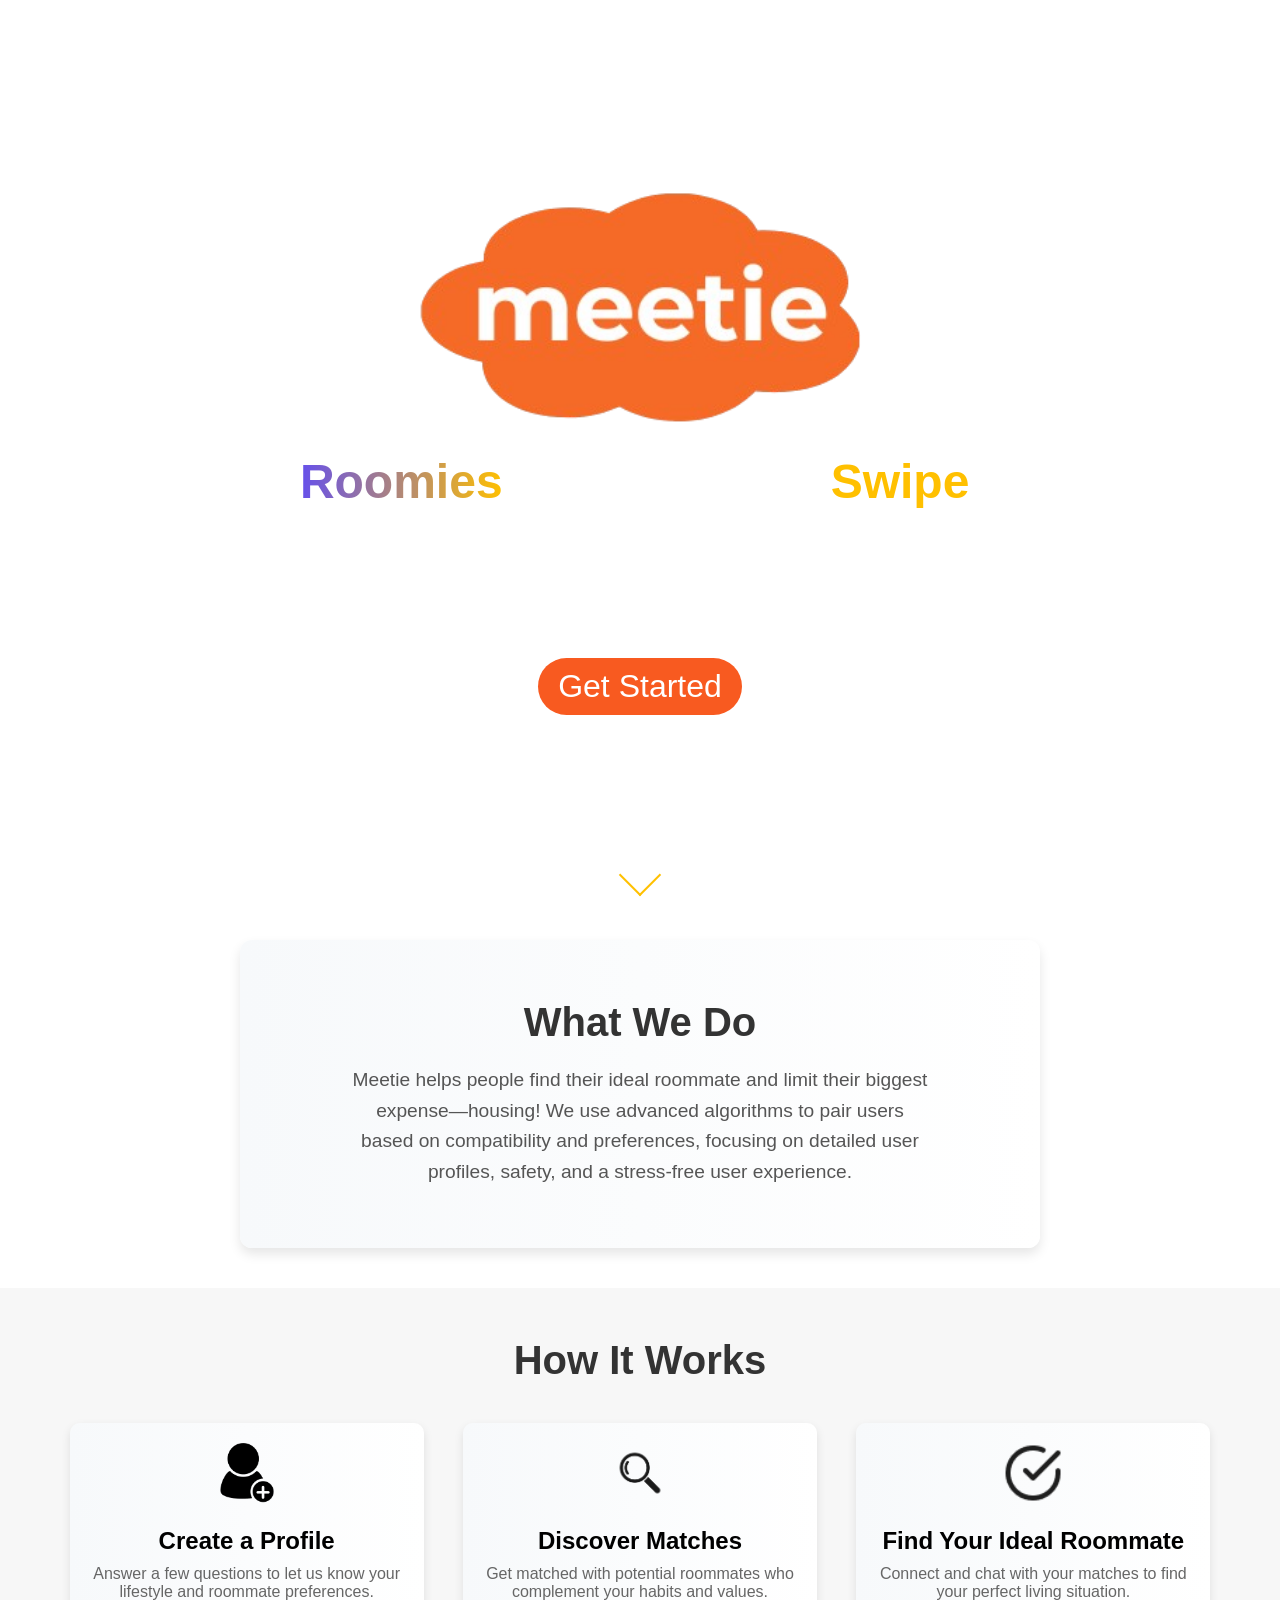
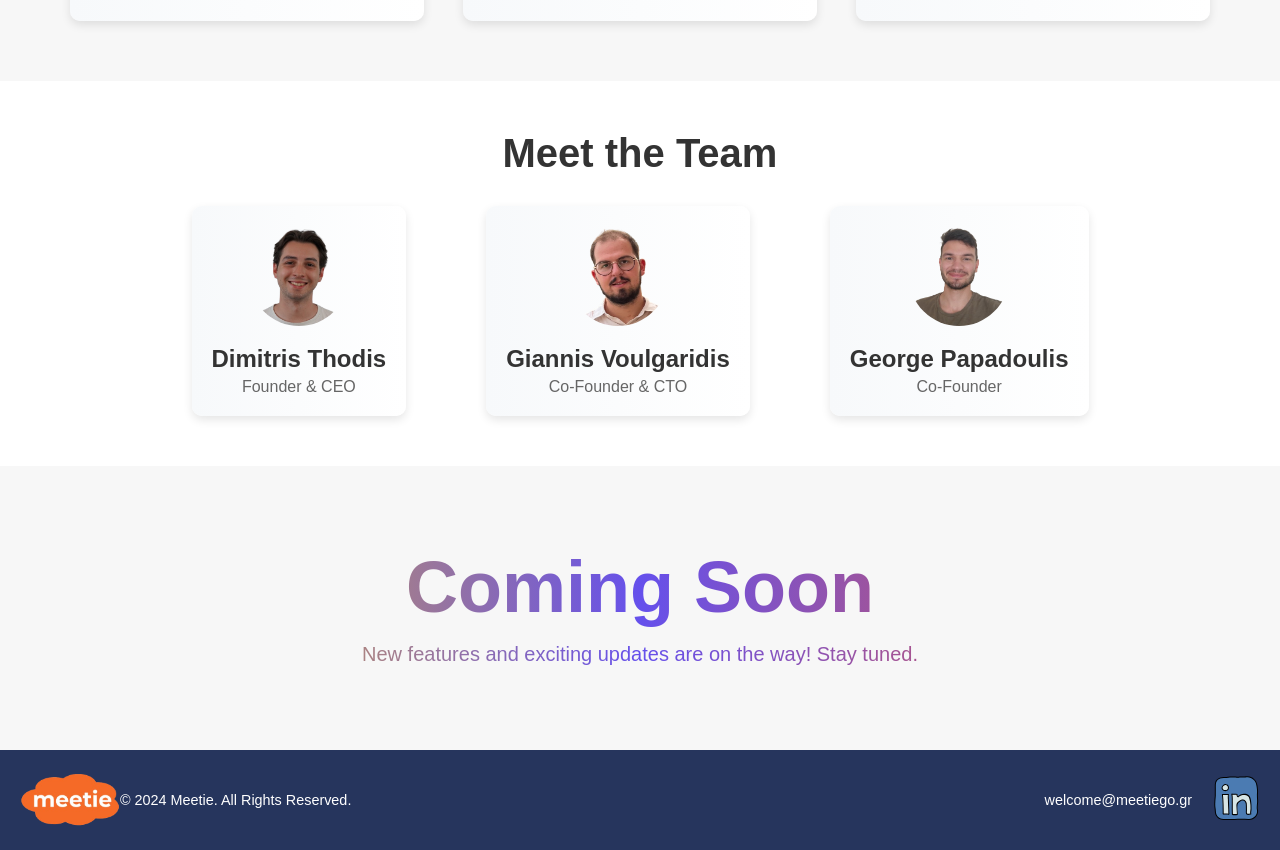
==== commit f474bba2: "fix mail" ====
--- a/index.html
+++ b/index.html
@@ -91,7 +91,7 @@
                     <p>© 2024 Meetie. All Rights Reserved.</p>
                 </div>
                 <div class="social-icons">
-                    <p>welcome@meetie.gr</p>
+                    <p>welcome@meetiego.gr</p>
                     <div class="column">
                         <a href="https://www.linkedin.com/company/expressis-verbis-law-journal">
                             <svg xmlns="http://www.w3.org/2000/svg" x="0px" y="0px" width="100" height="100" viewBox="0 0 48 48" class="linkedin">
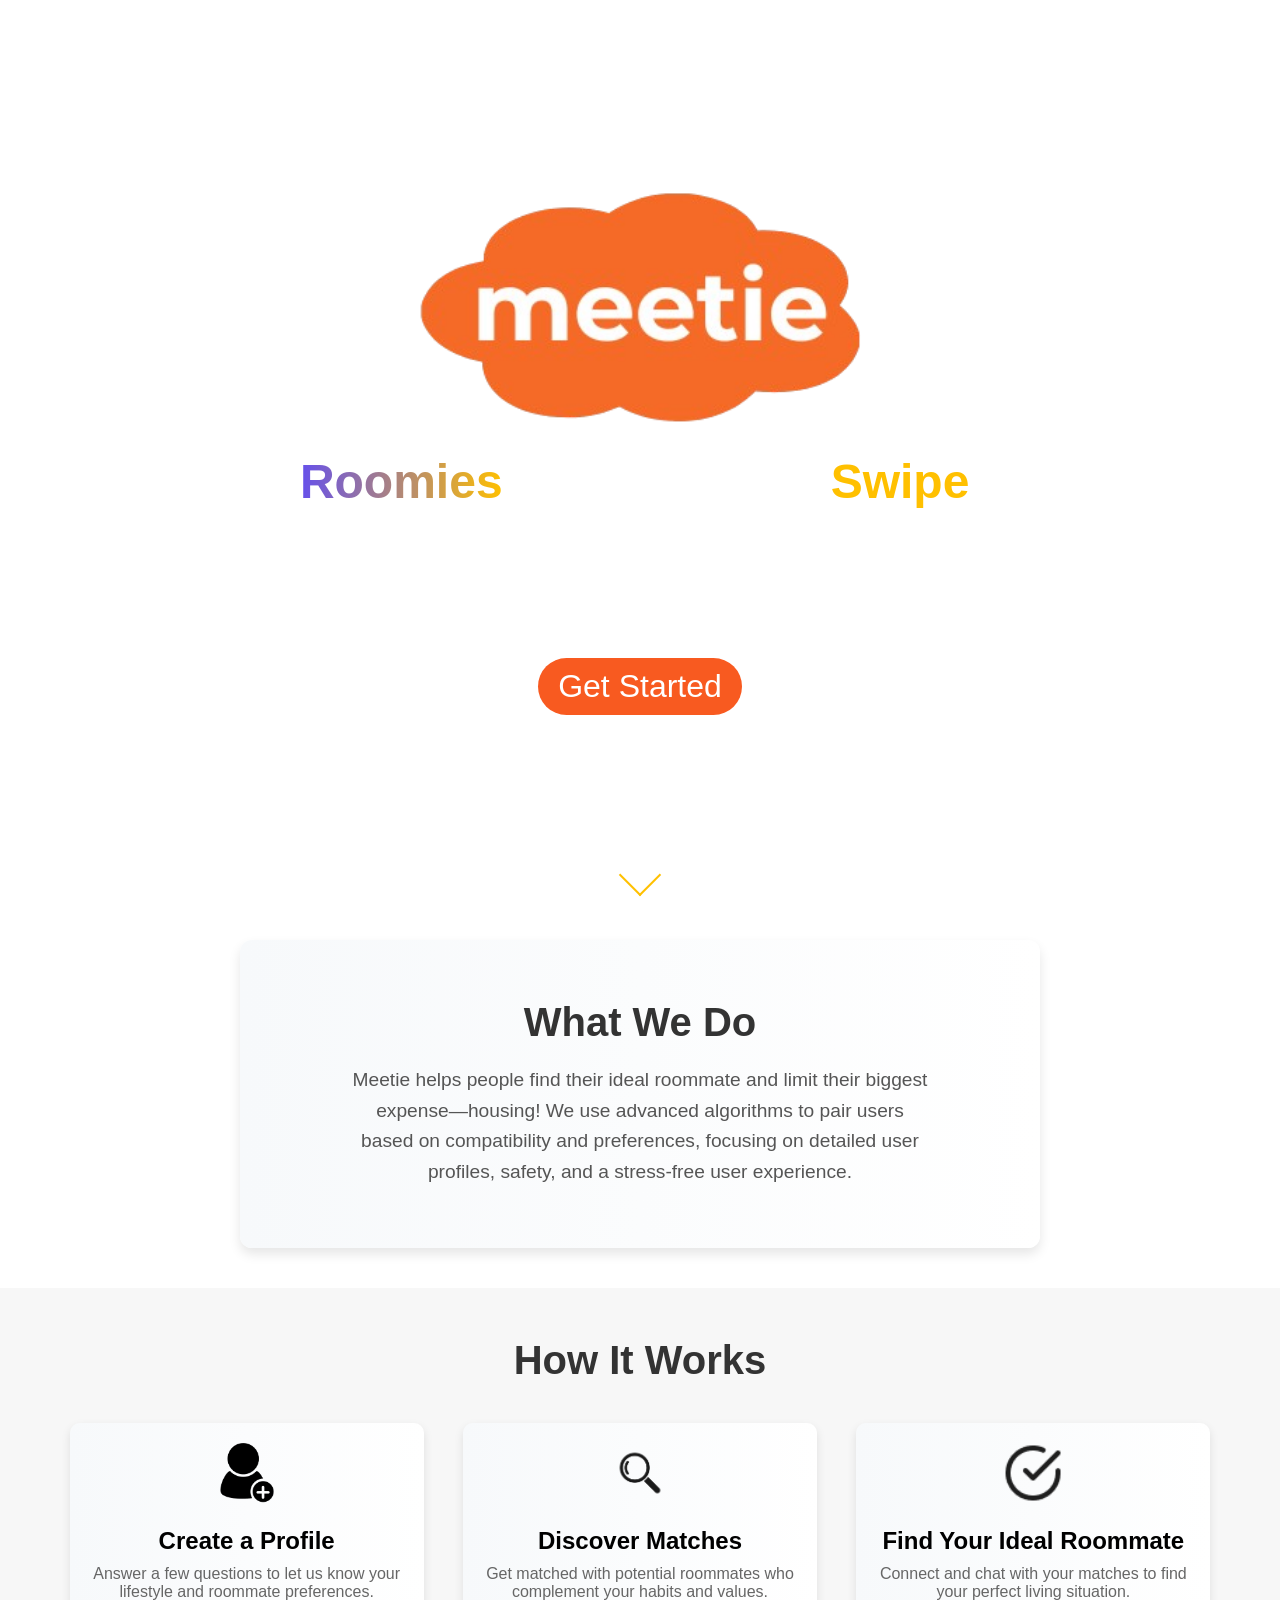
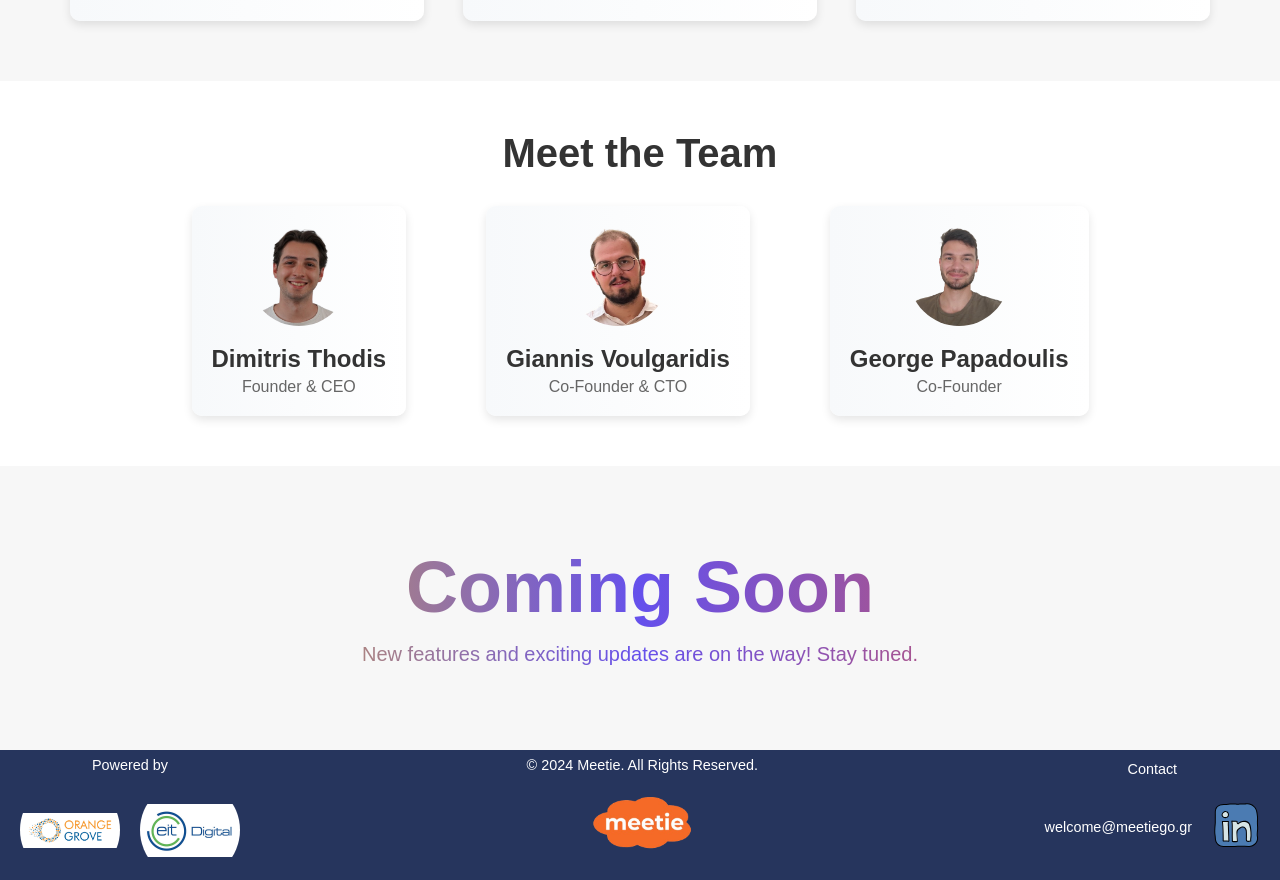
==== commit 5d4d90bd: "add powered by" ====
--- a/index.html
+++ b/index.html
@@ -86,22 +86,33 @@
         <!-- Footer -->
         <footer>
             <div class="footer-content">
+                <div style="display: flex; flex-direction: column; align-items: center; justify-content: center; padding-top: 0.5em;">
+                    <p> Powered by </p>
+                    <div style="display: flex; gap: 20px; padding-top: 0.5em;">
+                        <img src="assets/Standard Logo (white).jpg" alt="Footer Logo" class="footer-logo">
+                        <img src="assets/eit_logo.jpg" alt="Footer Logo" class="footer-logo">
+                    </div>
+                </div>
                 <div class="footer-logo-container">
+                    <p>© 2024 Meetie. All Rights Reserved.</p>
                     <img src="assets/meetie-logo.png" alt="Footer Logo" class="footer-logo">
-                    <p>© 2024 Meetie. All Rights Reserved.</p>
+                    
                 </div>
-                <div class="social-icons">
-                    <p>welcome@meetiego.gr</p>
-                    <div class="column">
-                        <a href="https://www.linkedin.com/company/expressis-verbis-law-journal">
-                            <svg xmlns="http://www.w3.org/2000/svg" x="0px" y="0px" width="100" height="100" viewBox="0 0 48 48" class="linkedin">
-                                <font horiz-adv-x="2000"><font-face font-family="Lato-Regular" underline-position="-140" underline-thickness="120" units-per-em="2000"></font-face><glyph horiz-adv-x="0"></glyph><glyph horiz-adv-x="386"></glyph><glyph d="M430,1433l0,-572C430,831 430,802 429,773C428,744 426,716 424,687C422,658 420,628 417,598C414,567 410,535 406,500l-121,0C281,535 278,567 275,598C272,628 269,658 267,687C265,716 264,744 263,773C262,802 261,831 261,861l0,572M218,110C218,127 221,144 228,159C234,174 243,188 254,199C265,210 278,219 293,226C308,233 325,236 342,236C359,236 376,233 391,226C406,219 420,210 431,199C442,188 451,174 458,159C464,144 467,127 467,110C467,92 464,76 458,61C451,46 442,32 431,21C420,10 406,1 391,-5C376,-12 359,-15 342,-15C325,-15 308,-12 293,-5C278,1 265,10 254,21C243,32 234,46 228,61C221,76 218,92 218,110z" horiz-adv-x="686" unicode="!"></glyph><glyph d="M307,1433l0,-290l-16,-155C289,967 283,950 274,939C265,927 250,921 229,921C212,921 198,927 189,939C179,950 172,967 168,988l-16,155l0,290M640,1433l0,-290l-16,-155C622,967 616,950 607,939C598,927 583,921 562,921C545,921 531,927 522,939C512,950 505,967 501,988l-16,155l0,290z" horiz-adv-x="794" unicode="&quot;"></glyph><glyph d="M790,423l-84,-423l-81,0C610,0 597,6 586,17C575,28 570,43 570,61C570,64 570,66 571,69C571,71 571,74 572,77l71,346l-247,0l-71,-355C320,43 310,26 295,16C280,5 262,0 243,0l-79,0l85,423l-146,0C88,423 76,427 67,435C58,442 54,455 54,474C54,477 54,481 55,485C55,489 55,493 56,497l8,57l204,0l65,326l-232,0l13,74C117,973 125,988 137,997C149,1006 168,1011 194,1011l158,0l72,358C428,1389 437,1405 452,1416C466,1427 483,1433 503,1433l80,0l-84,-422l247,0l84,422l79,0C926,1433 940,1428 951,1418C962,1408 967,1395 967,1379C967,1374 967,1369 966,1366l-73,-355l212,0l-13,-75C1089,917 1081,903 1069,894C1056,885 1037,880 1012,880l-138,0l-65,-326l179,0C1004,554 1016,550 1025,543C1034,535 1038,521 1038,502C1038,499 1038,495 1038,492C1037,488 1037,484 1036,480l-9,-57M415,554l247,0l65,326l-247,0z" horiz-adv-x="1160" unicode="#"></glyph><glyph d="M498,-12C417,-5 344,15 278,48C211,80 154,121 106,171l53,82C164,260 170,266 179,271C188,276 197,278 206,278C219,278 233,272 249,259C265,246 285,232 308,216C331,199 359,183 392,168C424,153 463,142 508,137l37,531C498,682 453,698 408,716C363,733 322,756 287,785C251,813 222,849 201,892C179,935 168,988 168,1053C168,1102 178,1149 197,1196C216,1242 243,1283 280,1319C316,1355 361,1385 414,1408C467,1431 529,1443 598,1446l10,144C609,1603 614,1614 623,1624C632,1634 643,1639 658,1639l66,0l-14,-198C780,1432 840,1414 891,1387C942,1360 987,1327 1027,1288l-43,-66C971,1202 955,1192 938,1192C929,1192 917,1196 904,1205C890,1213 873,1223 854,1234C835,1245 812,1256 787,1267C762,1278 733,1285 700,1290l-33,-484C715,791 762,775 809,758C856,741 898,718 935,691C972,664 1003,630 1026,589C1049,548 1060,496 1060,435C1060,375 1050,319 1030,266C1010,213 981,167 943,127C904,87 857,55 802,30C746,5 682,-10 611,-14l-12,-176C598,-203 593,-214 584,-223C575,-233 563,-238 549,-238l-66,0M891,407C891,440 885,469 873,493C860,517 843,538 822,555C801,572 776,587 747,600C718,613 688,624 655,635l-34,-498C664,141 703,151 737,166C770,181 799,200 822,223C845,246 862,274 874,305C885,336 891,370 891,407M336,1071C336,1039 342,1011 353,988C364,964 380,943 400,925C420,907 443,891 470,878C497,865 526,853 557,842l30,451C544,1289 506,1280 475,1267C443,1254 417,1237 397,1217C376,1197 361,1175 351,1150C341,1125 336,1098 336,1071z" horiz-adv-x="1160" unicode="$"></glyph><glyph d="M707,1087C707,1031 698,981 681,937C664,892 641,855 612,825C583,794 549,771 510,755C471,739 431,731 389,731C344,731 302,739 264,755C225,771 192,794 163,825C134,855 112,892 96,937C80,981 72,1031 72,1087C72,1144 80,1195 96,1240C112,1285 134,1322 163,1353C192,1384 225,1407 264,1423C302,1439 344,1447 389,1447C434,1447 476,1439 515,1423C554,1407 587,1384 616,1353C644,1322 666,1285 683,1240C699,1195 707,1144 707,1087M568,1087C568,1131 563,1168 554,1199C545,1230 532,1255 516,1275C499,1294 480,1308 459,1317C437,1326 414,1330 389,1330C364,1330 341,1326 320,1317C298,1308 279,1294 263,1275C247,1255 235,1230 226,1199C217,1168 212,1131 212,1087C212,1044 217,1007 226,977C235,946 247,922 263,903C279,884 298,870 320,862C341,853 364,849 389,849C414,849 437,853 459,862C480,870 499,884 516,903C532,922 545,946 554,977C563,1007 568,1044 568,1087M1208,1397C1217,1408 1226,1417 1236,1424C1245,1430 1258,1433 1274,1433l128,0l-1047,-1404C348,20 340,13 331,8C322,3 311,0 298,0l-132,0M1499,338C1499,282 1490,232 1473,188C1456,144 1433,107 1404,77C1375,46 1341,23 1303,7C1264,-9 1224,-17 1182,-17C1137,-17 1095,-9 1057,7C1018,23 985,46 956,77C927,107 905,144 889,188C873,232 865,282 865,338C865,395 873,447 889,492C905,537 927,574 956,605C985,636 1018,659 1057,675C1095,691 1137,699 1182,699C1227,699 1268,691 1307,675C1346,659 1379,636 1408,605C1437,574 1459,537 1475,492C1491,447 1499,395 1499,338M1361,338C1361,382 1356,420 1347,451C1338,482 1325,507 1309,526C1292,545 1273,559 1252,568C1230,577 1207,581 1182,581C1157,581 1134,577 1113,568C1091,559 1072,545 1056,526C1040,507 1028,482 1019,451C1010,420 1005,382 1005,338C1005,295 1010,258 1019,228C1028,198 1040,174 1056,155C1072,136 1091,122 1113,114C1134,105 1157,101 1182,101C1207,101 1230,105 1252,114C1273,122 1292,136 1309,155C1325,174 1338,198 1347,228C1356,258 1361,295 1361,338z" horiz-adv-x="1572" unicode="%"></glyph><glyph d="M660,1449C713,1449 761,1441 804,1424C847,1407 885,1384 917,1356C948,1328 973,1296 992,1259C1010,1222 1020,1183 1023,1143l-111,-22C909,1120 906,1120 903,1120C894,1120 886,1122 879,1127C871,1132 865,1140 862,1152C857,1169 850,1187 840,1206C829,1225 816,1242 800,1257C783,1272 764,1285 741,1295C718,1305 691,1310 660,1310C627,1310 597,1305 570,1294C543,1283 521,1269 502,1250C483,1231 468,1208 458,1183C447,1157 442,1129 442,1099C442,1076 445,1053 451,1032C456,1011 465,989 476,968C487,946 502,924 520,901C538,878 560,853 585,828l412,-419C1022,454 1043,501 1058,550C1073,599 1083,648 1088,697C1089,710 1093,720 1100,727C1107,734 1116,738 1128,738l110,0C1237,661 1224,586 1201,512C1178,438 1144,369 1100,304l300,-304l-172,0C1209,0 1193,2 1181,7C1169,12 1156,21 1141,36l-144,145C934,120 862,72 781,37C699,2 609,-16 511,-16C458,-16 405,-7 354,11C303,29 257,55 217,90C176,124 144,166 119,215C94,264 82,320 82,382C82,429 90,473 106,515C121,556 143,595 171,630C198,665 231,697 269,725C307,753 349,777 394,797C353,848 323,898 304,947C285,996 275,1046 275,1098C275,1147 284,1192 302,1235C319,1278 345,1315 378,1347C411,1378 452,1403 500,1422C547,1440 601,1449 660,1449M263,396C263,353 271,315 287,282C303,249 324,221 350,198C376,175 406,158 439,147C472,135 506,129 541,129C616,129 683,143 742,170C801,197 854,234 899,279l-423,427C405,668 352,623 317,570C281,517 263,459 263,396z" horiz-adv-x="1406" unicode="&amp;"></glyph><glyph d="M307,1433l0,-290l-16,-155C289,967 283,950 274,939C265,927 250,921 229,921C212,921 198,927 189,939C179,950 172,967 168,988l-16,155l0,290z" horiz-adv-x="460" unicode="'"></glyph><glyph d="M289,629C289,486 307,348 344,214C381,79 434,-49 503,-171C507,-178 510,-185 511,-190C512,-195 513,-201 513,-206C513,-215 511,-223 506,-229C501,-235 495,-240 488,-245l-79,-48C359,-216 317,-140 282,-65C247,10 218,86 197,162C175,238 159,315 149,392C139,469 134,548 134,629C134,710 139,789 149,866C159,943 175,1020 197,1096C218,1171 247,1247 282,1322C317,1397 359,1474 409,1551l79,-49C495,1497 501,1492 506,1486C511,1480 513,1472 513,1463C513,1453 510,1442 503,1429C433,1308 380,1180 344,1045C307,910 289,772 289,629z" horiz-adv-x="600" unicode="("></glyph><glyph d="M298,629C298,772 280,910 244,1045C207,1180 154,1308 84,1429C77,1442 74,1453 74,1463C74,1472 76,1480 81,1486C86,1492 92,1497 99,1502l79,49C228,1474 271,1397 306,1322C341,1247 369,1171 391,1096C412,1020 428,943 438,866C448,789 453,710 453,629C453,548 448,469 438,392C428,315 412,238 391,162C369,86 341,10 306,-65C271,-140 228,-216 178,-293l-79,48C92,-240 86,-235 81,-229C76,-223 74,-215 74,-206C74,-201 75,-195 76,-190C77,-185 80,-178 84,-171C153,-49 206,79 243,214C280,348 298,486 298,629z" horiz-adv-x="600" unicode=")"></glyph><glyph d="M354,863l0,197C354,1073 355,1085 357,1096C358,1107 361,1118 366,1129C353,1112 335,1097 313,1084l-172,-99l-44,75l172,100C293,1174 317,1182 342,1184C329,1185 316,1188 305,1192C293,1195 281,1201 269,1209l-173,101l44,75l173,-100C336,1272 355,1254 370,1233C364,1245 360,1257 358,1270C355,1282 354,1295 354,1308l0,198l88,0l0,-197C442,1282 437,1258 428,1237C435,1247 444,1256 453,1263C462,1270 472,1278 483,1285l172,99l44,-75l-172,-100C516,1202 505,1196 494,1192C483,1188 471,1185 459,1184C471,1183 483,1180 494,1177C505,1173 516,1167 527,1160l173,-101l-44,-75l-173,100C471,1091 460,1099 451,1106C442,1113 433,1122 426,1133C437,1111 442,1087 442,1061l0,-198z" horiz-adv-x="800" unicode="*"></glyph><glyph d="M651,1166l0,-427l407,0l0,-135l-407,0l0,-430l-146,0l0,430l-405,0l0,135l405,0l0,427z" horiz-adv-x="1160" unicode="+"></glyph><glyph d="M94,123C94,138 97,153 103,167C108,180 116,192 127,203C137,213 149,221 164,227C179,233 195,236 212,236C232,236 250,232 266,225C281,218 294,208 305,195C315,182 323,167 328,150C333,133 336,114 336,94C336,64 332,33 323,1C314,-32 302,-64 286,-95C270,-127 250,-158 227,-188C203,-218 176,-246 146,-271l-30,29C107,-234 103,-225 103,-214C103,-205 108,-196 117,-187C124,-180 132,-170 143,-157C153,-145 163,-131 174,-115C185,-99 195,-81 204,-62C213,-43 219,-22 223,0l-13,0C193,0 177,3 163,9C149,15 137,24 127,35C116,46 108,59 103,74C97,89 94,105 94,123z" horiz-adv-x="424" unicode=","></glyph><glyph d="M100,675l494,0l0,-151l-494,0z" horiz-adv-x="694" unicode="-"></glyph><glyph d="M88,110C88,127 91,144 98,159C104,174 113,188 124,199C135,210 148,219 163,226C178,233 195,236 212,236C229,236 246,233 261,226C276,219 290,210 301,199C312,188 321,174 328,159C334,144 337,127 337,110C337,92 334,76 328,61C321,46 312,32 301,21C290,10 276,1 261,-5C246,-12 229,-15 212,-15C195,-15 178,-12 163,-5C148,1 135,10 124,21C113,32 104,46 98,61C91,76 88,92 88,110z" horiz-adv-x="424" unicode="."></glyph><glyph d="M161,-21C152,-44 138,-62 120,-73C101,-84 82,-90 63,-90l-75,0l601,1497C598,1428 610,1445 626,1456C642,1467 661,1473 683,1473l75,0z" horiz-adv-x="746" unicode="/"></glyph><glyph d="M1100,716C1100,591 1087,482 1060,391C1033,299 996,223 949,163C902,103 847,58 784,29C720,0 652,-15 579,-15C506,-15 438,0 375,29C312,58 257,103 210,163C163,223 127,299 100,391C73,482 60,591 60,716C60,841 73,950 100,1042C127,1134 163,1210 210,1271C257,1331 312,1376 375,1405C438,1434 506,1449 579,1449C652,1449 720,1434 784,1405C847,1376 902,1331 949,1271C996,1210 1033,1134 1060,1042C1087,950 1100,841 1100,716M915,716C915,825 906,917 888,992C869,1066 845,1126 814,1171C783,1216 747,1249 706,1269C665,1288 623,1298 579,1298C535,1298 493,1288 452,1269C411,1249 376,1216 345,1171C314,1126 290,1066 272,992C253,917 244,825 244,716C244,607 253,515 272,441C290,367 314,307 345,262C376,217 411,184 452,165C493,145 535,135 579,135C623,135 665,145 706,165C747,184 783,217 814,262C845,307 869,367 888,441C906,515 915,607 915,716z" horiz-adv-x="1160" unicode="0"></glyph><glyph d="M287,136l308,0l0,977C595,1142 596,1172 598,1202l-256,-219C335,978 329,974 322,972C315,969 309,968 303,968C293,968 284,970 276,975C268,979 262,984 258,990l-56,77l426,369l145,0l0,-1300l282,0l0,-136l-768,0z" horiz-adv-x="1160" unicode="1"></glyph><glyph d="M601,1449C662,1449 718,1440 771,1422C824,1404 869,1378 908,1344C946,1309 976,1267 998,1218C1020,1169 1031,1113 1031,1050C1031,997 1023,947 1007,902C991,857 969,813 942,772C915,730 883,690 848,651C812,612 774,572 734,531l-377,-386C384,152 411,158 438,163C465,167 492,169 517,169l480,0C1016,169 1032,163 1043,152C1054,141 1060,126 1060,108l0,-108l-956,0l0,61C104,74 107,87 112,100C117,113 125,126 136,137l459,461C633,637 668,674 699,710C730,745 757,781 780,817C802,853 819,890 831,927C843,964 849,1003 849,1045C849,1087 842,1124 829,1156C816,1187 797,1213 774,1234C751,1255 723,1270 692,1281C661,1291 627,1296 591,1296C555,1296 522,1291 491,1280C460,1269 433,1255 410,1236C386,1217 366,1194 350,1168C333,1142 322,1113 315,1082C310,1063 302,1049 291,1040C280,1031 266,1027 249,1027C246,1027 242,1027 239,1028C235,1028 231,1028 226,1029l-93,16C142,1110 160,1168 187,1219C214,1269 248,1311 289,1345C330,1379 377,1405 430,1423C483,1440 540,1449 601,1449z" horiz-adv-x="1160" unicode="2"></glyph><glyph d="M620,1449C681,1449 737,1440 788,1423C839,1406 884,1381 921,1349C958,1317 986,1278 1007,1233C1028,1188 1038,1137 1038,1082C1038,1037 1032,996 1021,961C1009,925 992,894 971,867C949,840 923,817 892,798C861,779 827,764 789,753C882,728 953,687 1000,629C1047,571 1070,498 1070,411C1070,345 1058,286 1033,233C1008,180 973,136 930,99C887,62 836,33 779,14C721,-6 659,-16 593,-16C517,-16 452,-6 398,13C344,32 298,58 261,91C224,124 193,164 169,210C145,255 125,305 108,358l76,32C198,396 212,399 226,399C239,399 251,396 262,391C272,385 280,376 285,364C286,361 288,359 289,356C290,353 292,349 293,346C302,327 314,305 327,281C340,256 358,233 381,212C404,191 432,173 466,158C499,143 541,136 591,136C641,136 685,144 723,161C760,177 792,198 817,224C842,250 860,279 873,311C886,343 892,375 892,406C892,445 887,480 877,512C866,544 848,572 821,595C794,618 756,637 709,650C661,663 600,670 525,670l0,129C586,800 638,806 681,819C724,832 759,849 786,871C813,893 833,919 846,950C858,981 864,1015 864,1052C864,1093 858,1129 845,1160C832,1191 814,1216 791,1236C768,1256 742,1271 711,1281C680,1291 646,1296 610,1296C574,1296 541,1291 510,1280C479,1269 452,1255 429,1236C405,1217 385,1194 369,1168C353,1141 341,1113 333,1082C328,1063 320,1049 309,1040C298,1031 285,1027 268,1027C265,1027 261,1027 258,1028C254,1028 250,1028 245,1029l-93,16C161,1110 179,1168 206,1219C233,1269 267,1311 308,1345C349,1379 396,1405 449,1423C502,1440 559,1449 620,1449z" horiz-adv-x="1160" unicode="3"></glyph><glyph d="M903,517l217,0l0,-102C1120,404 1117,395 1111,388C1104,381 1094,377 1081,377l-178,0l0,-377l-157,0l0,377l-635,0C98,377 86,381 77,389C67,396 61,406 58,417l-18,91l697,925l166,0M746,1108C746,1125 747,1144 748,1164C749,1184 751,1205 754,1226l-521,-709l513,0z" horiz-adv-x="1160" unicode="4"></glyph><glyph d="M978,1355C978,1330 970,1309 954,1293C938,1276 911,1268 873,1268l-450,0l-66,-376C432,908 501,916 564,916C639,916 705,905 762,883C819,861 866,831 905,792C944,753 973,708 993,655C1012,602 1022,545 1022,483C1022,407 1009,338 982,277C955,216 919,163 873,120C826,76 772,42 709,19C646,-4 579,-16 506,-16C464,-16 424,-12 385,-3C346,5 310,16 277,30C244,44 213,60 184,78C155,96 130,115 108,135l54,76C174,228 190,237 210,237C223,237 238,232 255,222C272,211 292,200 316,187C340,174 368,163 401,153C433,142 471,137 516,137C566,137 611,145 651,161C691,177 725,200 754,230C782,259 804,295 819,336C834,377 842,424 842,475C842,520 836,560 823,596C810,632 790,663 764,688C737,713 704,733 665,747C626,761 580,768 527,768C491,768 454,765 415,759C376,753 336,743 295,730l-112,33l116,670l679,0z" horiz-adv-x="1160" unicode="5"></glyph><glyph d="M650,878C707,878 762,869 813,850C864,831 909,803 948,767C987,730 1017,686 1040,633C1063,580 1074,519 1074,451C1074,385 1062,324 1038,267C1014,210 981,161 938,119C895,77 843,44 782,20C721,-4 655,-16 582,-16C510,-16 445,-4 387,19C328,42 278,74 237,117C196,159 164,210 142,271C119,331 108,398 108,473C108,536 122,602 150,673C178,744 222,820 283,901l363,489C655,1402 668,1412 685,1421C702,1429 721,1433 742,1433l158,0l-497,-629C437,827 475,846 516,859C557,872 602,878 650,878M280,442C280,396 287,354 300,316C313,278 333,245 359,218C384,191 416,170 453,155C490,140 532,132 579,132C627,132 670,140 709,155C748,170 781,192 809,219C836,246 858,279 873,316C888,353 895,394 895,438C895,485 888,527 873,565C858,602 838,634 811,661C784,687 752,707 715,721C678,735 637,742 592,742C544,742 501,734 462,718C423,701 391,679 364,652C337,624 316,592 302,556C287,519 280,481 280,442z" horiz-adv-x="1160" unicode="6"></glyph><glyph d="M1084,1433l0,-80C1084,1330 1082,1312 1077,1297C1072,1282 1066,1270 1061,1260l-593,-1197C459,46 447,31 432,19C417,6 396,0 370,0l-127,0l602,1182C854,1199 863,1214 872,1228C881,1242 891,1255 902,1268l-748,0C143,1268 133,1273 124,1282C115,1291 110,1301 110,1312l0,121z" horiz-adv-x="1160" unicode="7"></glyph><glyph d="M579,-16C508,-16 442,-6 383,13C324,32 273,59 230,94C187,129 154,172 131,223C108,273 96,329 96,392C96,484 120,560 168,620C216,679 285,722 374,747C299,775 242,817 204,873C165,928 146,995 146,1072C146,1125 156,1174 177,1220C198,1266 227,1306 265,1340C303,1374 349,1401 402,1420C455,1439 514,1449 579,1449C644,1449 703,1439 756,1420C809,1401 855,1374 893,1340C931,1306 960,1266 981,1220C1002,1174 1012,1125 1012,1072C1012,995 993,928 954,873C915,817 859,775 784,747C873,722 942,679 990,620C1038,560 1062,484 1062,392C1062,329 1050,273 1027,223C1003,172 970,129 928,94C885,59 834,32 775,13C716,-6 650,-16 579,-16M579,126C626,126 668,133 705,146C742,159 773,177 799,201C824,224 844,253 858,286C871,319 878,355 878,395C878,444 870,487 854,522C837,557 815,585 788,607C760,629 728,645 692,656C656,666 618,671 579,671C540,671 502,666 466,656C430,645 398,629 371,607C343,585 321,557 305,522C288,487 280,444 280,395C280,355 287,319 301,286C314,253 334,224 360,201C385,177 417,159 454,146C491,133 532,126 579,126M579,814C626,814 666,821 699,836C732,850 758,869 779,893C800,916 815,943 824,974C833,1005 838,1036 838,1069C838,1102 833,1134 822,1163C811,1192 794,1218 773,1240C751,1262 724,1279 692,1292C659,1305 622,1311 579,1311C536,1311 499,1305 467,1292C434,1279 407,1262 386,1240C364,1218 348,1192 337,1163C326,1134 320,1102 320,1069C320,1036 325,1005 334,974C343,943 358,916 379,893C400,869 427,850 460,836C493,821 532,814 579,814z" horiz-adv-x="1160" unicode="8"></glyph><glyph d="M549,588C495,588 444,597 396,615C347,633 305,660 268,695C231,730 202,773 181,824C159,875 148,933 148,999C148,1062 160,1120 183,1175C206,1230 239,1277 281,1318C323,1359 373,1391 431,1414C489,1437 553,1449 622,1449C691,1449 753,1438 809,1415C865,1392 913,1361 953,1320C993,1279 1024,1231 1046,1174C1067,1117 1078,1055 1078,986C1078,945 1074,906 1067,869C1059,832 1048,795 1033,760C1018,725 1001,690 981,655C960,620 937,583 911,546l-349,-504C553,29 541,19 525,12C509,4 491,0 470,0l-164,0l436,571C757,590 770,609 783,626C796,643 808,661 819,678C782,649 741,626 695,611C649,596 600,588 549,588M907,1007C907,1052 900,1092 886,1129C871,1165 851,1196 826,1221C801,1246 771,1266 736,1280C701,1293 662,1300 620,1300C576,1300 536,1293 500,1279C463,1264 432,1244 407,1219C381,1194 361,1163 347,1128C333,1093 326,1054 326,1012C326,967 333,926 346,891C359,855 377,825 402,800C426,775 456,757 491,744C526,731 565,725 608,725C656,725 699,733 736,749C773,764 804,785 829,811C854,837 874,867 887,901C900,935 907,970 907,1007z" horiz-adv-x="1160" unicode="9"></glyph><glyph d="M128,110C128,127 131,144 138,159C144,174 153,188 164,199C175,210 188,219 203,226C218,233 235,236 252,236C269,236 286,233 301,226C316,219 330,210 341,199C352,188 361,174 368,159C374,144 377,127 377,110C377,92 374,76 368,61C361,46 352,32 341,21C330,10 316,1 301,-5C286,-12 269,-15 252,-15C235,-15 218,-12 203,-5C188,1 175,10 164,21C153,32 144,46 138,61C131,76 128,92 128,110M128,860C128,877 131,894 138,909C144,924 153,938 164,949C175,960 188,969 203,976C218,983 235,986 252,986C269,986 286,983 301,976C316,969 330,960 341,949C352,938 361,924 368,909C374,894 377,877 377,860C377,842 374,826 368,811C361,796 352,782 341,771C330,760 316,751 301,745C286,738 269,735 252,735C235,735 218,738 203,745C188,751 175,760 164,771C153,782 144,796 138,811C131,826 128,842 128,860z" horiz-adv-x="504" unicode=":"></glyph><glyph d="M134,123C134,138 137,153 143,167C148,180 156,192 167,203C177,213 189,221 204,227C219,233 235,236 252,236C272,236 290,232 306,225C321,218 334,208 345,195C355,182 363,167 368,150C373,133 376,114 376,94C376,64 372,33 363,1C354,-32 342,-64 326,-95C310,-127 290,-158 267,-188C243,-218 216,-246 186,-271l-30,29C147,-234 143,-225 143,-214C143,-205 148,-196 157,-187C164,-180 172,-170 183,-157C193,-145 203,-131 214,-115C225,-99 235,-81 244,-62C253,-43 259,-22 263,0l-13,0C233,0 217,3 203,9C189,15 177,24 167,35C156,46 148,59 143,74C137,89 134,105 134,123M128,860C128,877 131,894 138,909C144,924 153,938 164,949C175,960 188,969 203,976C218,983 235,986 252,986C269,986 286,983 301,976C316,969 330,960 341,949C352,938 361,924 368,909C374,894 377,877 377,860C377,842 374,826 368,811C361,796 352,782 341,771C330,760 316,751 301,745C286,738 269,735 252,735C235,735 218,738 203,745C188,751 175,760 164,771C153,782 144,796 138,811C131,826 128,842 128,860z" horiz-adv-x="504" unicode=";"></glyph><glyph d="M148,710l774,401l0,-127C922,973 919,963 914,955C909,946 899,939 886,932l-449,-228C424,697 410,691 395,686C380,681 364,676 347,672C364,669 380,664 395,659C410,654 424,648 437,641l449,-227C899,407 909,400 914,391C919,382 922,373 922,362l0,-128l-774,402z" horiz-adv-x="1160" unicode="<"></glyph><glyph d="M150,574l859,0l0,-135l-859,0M150,909l859,0l0,-135l-859,0z" horiz-adv-x="1160" unicode="="></glyph><glyph d="M238,234l0,128C238,373 241,382 246,391C251,400 261,407 274,414l449,227C736,648 750,654 765,659C779,664 794,669 811,672C794,676 779,681 765,686C750,691 736,697 723,704l-449,228C261,939 251,946 246,955C241,963 238,973 238,984l0,127l773,-401l0,-74z" horiz-adv-x="1160" unicode=">"></glyph><glyph d="M34,1305C55,1324 78,1343 103,1360C128,1377 155,1393 185,1406C214,1419 246,1430 281,1438C315,1445 352,1449 392,1449C445,1449 494,1441 539,1426C584,1411 622,1389 655,1361C688,1333 713,1299 732,1259C751,1219 760,1174 760,1124C760,1073 753,1030 738,993C723,956 704,924 681,897C658,869 632,845 605,825C578,804 552,785 529,767C505,749 485,731 468,713C451,695 441,675 438,653l-18,-153l-122,0l-12,166l0,11C286,705 294,730 309,752C324,773 343,794 366,813C389,832 413,851 440,870C466,889 491,910 514,933C537,956 556,982 571,1011C586,1040 593,1075 593,1115C593,1144 587,1170 576,1193C565,1216 549,1236 530,1253C511,1269 488,1281 462,1290C435,1299 407,1303 377,1303C336,1303 302,1298 273,1288C244,1278 219,1267 199,1255C179,1243 163,1232 151,1222C138,1212 128,1207 120,1207C103,1207 90,1215 81,1230M230,110C230,127 233,144 240,159C246,174 255,188 266,199C277,210 290,219 305,226C320,233 337,236 354,236C371,236 388,233 403,226C418,219 432,210 443,199C454,188 463,174 470,159C476,144 479,127 479,110C479,92 476,76 470,61C463,46 454,32 443,21C432,10 418,1 403,-5C388,-12 371,-15 354,-15C337,-15 320,-12 305,-5C290,1 277,10 266,21C255,32 246,46 240,61C233,76 230,92 230,110z" horiz-adv-x="796" unicode="?"></glyph><glyph d="M1167,186C1115,186 1073,199 1040,224C1007,249 987,287 978,339C939,285 897,246 852,223C807,200 758,188 706,188C666,188 631,195 602,209C573,222 548,241 529,266C509,290 494,319 485,352C475,385 470,421 470,460C470,517 481,574 503,632C524,689 556,741 599,788C642,834 695,872 759,901C822,930 896,945 979,945C1024,945 1063,942 1097,935C1130,928 1162,917 1192,904l-93,-361C1086,493 1080,452 1080,419C1080,395 1083,375 1089,360C1095,344 1103,332 1114,323C1124,314 1136,307 1150,304C1163,301 1178,299 1193,299C1226,299 1257,308 1286,327C1315,346 1341,372 1364,406C1386,440 1404,481 1417,529C1430,576 1436,629 1436,687C1436,779 1421,860 1392,929C1362,998 1321,1056 1270,1103C1218,1149 1157,1184 1087,1207C1016,1230 940,1241 859,1241C770,1241 686,1224 608,1190C530,1156 462,1109 404,1049C346,989 300,918 267,836C234,754 217,665 217,568C217,455 235,355 271,270C306,184 355,112 417,54C478,-4 551,-48 634,-77C717,-106 806,-121 901,-121C1002,-121 1092,-110 1170,-88C1247,-66 1314,-38 1371,-4C1381,2 1390,5 1398,5C1412,5 1422,-3 1429,-19l25,-66C1383,-133 1302,-171 1211,-198C1120,-225 1016,-239 901,-239C786,-239 678,-221 579,-184C480,-147 394,-94 321,-25C248,44 190,128 149,228C107,328 86,441 86,568C86,641 95,711 114,778C132,845 158,908 191,967C224,1025 264,1078 311,1127C358,1175 410,1216 467,1251C524,1285 586,1312 652,1331C718,1350 787,1359 859,1359C920,1359 980,1352 1039,1339C1098,1326 1153,1306 1206,1280C1258,1254 1306,1222 1350,1184C1394,1145 1432,1101 1464,1052C1495,1002 1520,947 1538,886C1555,825 1564,758 1564,687C1564,615 1554,549 1534,488C1513,427 1485,374 1450,329C1414,284 1372,249 1324,224C1275,199 1223,186 1167,186M741,306C762,306 783,309 804,316C825,323 845,334 865,351C884,368 902,390 919,419C935,448 949,484 960,527l76,295C1010,828 982,831 951,831C901,831 855,821 814,800C772,779 736,751 706,717C676,683 653,644 636,600C619,556 610,511 610,465C610,417 621,379 643,350C665,321 698,306 741,306z" horiz-adv-x="1644" unicode="@"></glyph><glyph d="M1353,0l-150,0C1186,0 1172,4 1161,13C1150,22 1142,33 1137,46l-134,346l-643,0l-134,-346C221,34 213,23 202,14C191,5 177,0 160,0l-150,0l573,1433l197,0M414,532l535,0l-225,583C709,1151 695,1196 681,1250C674,1223 667,1198 660,1175C653,1152 646,1131 639,1114z" horiz-adv-x="1360" unicode="A"></glyph><glyph d="M174,0l0,1433l457,0C719,1433 795,1424 859,1407C922,1390 975,1365 1016,1333C1057,1301 1087,1262 1107,1216C1126,1169 1136,1117 1136,1059C1136,1024 1131,990 1120,957C1109,924 1092,894 1070,866C1047,838 1019,813 986,791C952,769 912,751 867,737C972,716 1051,679 1104,624C1157,569 1184,497 1184,408C1184,347 1173,292 1151,242C1128,192 1096,149 1053,113C1010,77 957,49 895,30C832,10 761,0 681,0M368,653l0,-499l310,0C733,154 781,160 821,173C860,186 893,204 919,227C944,250 963,277 975,309C987,340 993,375 993,413C993,487 967,546 915,589C862,632 783,653 677,653M368,791l256,0C679,791 726,797 766,809C806,821 839,838 866,859C892,880 911,906 924,937C937,967 943,1000 943,1036C943,1120 918,1182 867,1221C816,1260 738,1280 631,1280l-263,0z" horiz-adv-x="1294" unicode="B"></glyph><glyph d="M1184,296C1195,296 1204,292 1213,283l76,-83C1230,132 1159,79 1076,41C992,3 891,-16 773,-16C670,-16 576,2 492,38C408,73 336,123 277,188C218,252 172,329 139,419C106,509 90,608 90,716C90,824 108,923 143,1013C178,1103 227,1180 290,1245C353,1310 429,1360 518,1396C606,1431 703,1449 810,1449C915,1449 1006,1433 1083,1400C1159,1367 1227,1323 1286,1267l-63,-89C1218,1171 1213,1166 1207,1162C1201,1157 1192,1155 1181,1155C1172,1155 1163,1158 1154,1165C1144,1171 1132,1179 1119,1188C1106,1197 1090,1207 1072,1218C1054,1229 1033,1239 1008,1248C983,1257 955,1265 922,1272C889,1278 852,1281 809,1281C732,1281 662,1268 599,1242C535,1215 480,1178 434,1129C388,1080 352,1021 327,951C301,881 288,803 288,716C288,627 301,547 327,477C352,407 387,348 432,300C476,251 528,214 589,189C650,164 715,151 785,151C828,151 866,154 900,159C934,164 966,171 995,182C1024,193 1051,206 1076,223C1101,239 1126,258 1151,281C1162,291 1173,296 1184,296z" horiz-adv-x="1370" unicode="C"></glyph><glyph d="M1416,716C1416,609 1399,511 1365,423C1331,335 1283,260 1221,197C1159,134 1085,86 998,52C911,17 815,0 710,0l-536,0l0,1433l536,0C815,1433 911,1416 998,1382C1085,1347 1159,1299 1221,1236C1283,1173 1331,1097 1365,1009C1399,921 1416,823 1416,716M1217,716C1217,804 1205,883 1181,952C1157,1021 1123,1080 1079,1128C1035,1176 982,1213 919,1238C856,1263 787,1276 710,1276l-341,0l0,-1119l341,0C787,157 856,170 919,195C982,220 1035,257 1079,305C1123,352 1157,411 1181,480C1205,549 1217,628 1217,716z" horiz-adv-x="1506" unicode="D"></glyph><glyph d="M1057,1433l0,-158l-688,0l0,-476l557,0l0,-152l-557,0l0,-489l688,0l0,-158l-883,0l0,1433z" horiz-adv-x="1162" unicode="E"></glyph><glyph d="M1057,1433l0,-158l-688,0l0,-501l588,0l0,-158l-588,0l0,-616l-195,0l0,1433z" horiz-adv-x="1132" unicode="F"></glyph><glyph d="M813,141C852,141 887,143 920,147C952,150 982,156 1011,163C1040,170 1067,179 1092,190C1117,200 1143,212 1168,225l0,316l-222,0C933,541 923,545 916,552C908,559 904,568 904,579l0,110l440,0l0,-550C1308,113 1271,90 1232,71C1193,52 1151,36 1107,23C1062,10 1015,0 964,-6C913,-13 858,-16 799,-16C695,-16 600,2 513,38C426,73 352,123 289,188C226,252 178,329 143,419C108,509 90,608 90,716C90,825 107,925 142,1015C176,1105 225,1182 289,1247C352,1311 429,1361 520,1396C610,1431 711,1449 823,1449C880,1449 932,1445 981,1437C1030,1428 1075,1416 1117,1401C1158,1385 1197,1366 1232,1344C1267,1321 1300,1296 1331,1268l-55,-88C1265,1162 1250,1153 1232,1153C1221,1153 1210,1157 1197,1164C1180,1173 1162,1185 1141,1198C1120,1211 1095,1224 1066,1237C1036,1249 1001,1259 961,1268C920,1277 872,1281 817,1281C736,1281 663,1268 598,1242C533,1215 477,1178 431,1129C385,1080 350,1020 325,951C300,881 288,803 288,716C288,625 301,545 327,474C352,403 388,342 435,293C482,244 537,206 601,180C665,154 736,141 813,141z" horiz-adv-x="1468" unicode="G"></glyph><glyph d="M1336,0l-195,0l0,652l-772,0l0,-652l-195,0l0,1433l195,0l0,-639l772,0l0,639l195,0z" horiz-adv-x="1512" unicode="H"></glyph><glyph d="M404,0l-194,0l0,1433l194,0z" horiz-adv-x="614" unicode="I"></glyph><glyph d="M713,495C713,415 703,343 684,280C664,217 635,163 597,120C558,76 511,42 455,19C399,-4 335,-16 262,-16C197,-16 130,-7 60,12C61,31 63,51 65,70C67,89 69,107 71,126C72,137 77,147 84,154C91,161 101,164 115,164C127,164 143,161 163,155C183,149 210,146 243,146C287,146 326,153 361,166C395,179 424,200 448,228C471,256 489,292 502,336C514,379 520,431 520,491l0,942l193,0z" horiz-adv-x="888" unicode="J"></glyph><glyph d="M387,805l73,0C485,805 506,808 521,815C536,821 550,832 563,847l477,540C1055,1404 1069,1416 1083,1423C1096,1430 1114,1433 1135,1433l165,0l-546,-617C740,801 727,788 715,777C702,766 689,758 675,751C694,745 710,736 724,724C738,712 753,697 768,679l570,-679l-168,0C1157,0 1147,1 1138,3C1129,5 1122,8 1116,11C1109,14 1103,19 1098,24C1093,29 1087,35 1082,41l-495,569C580,618 573,625 567,631C560,636 553,641 545,645C536,649 527,652 516,654C505,655 491,656 475,656l-88,0l0,-656l-193,0l0,1433l193,0z" horiz-adv-x="1362" unicode="K"></glyph><glyph d="M368,163l620,0l0,-163l-814,0l0,1433l194,0z" horiz-adv-x="1028" unicode="L"></glyph><glyph d="M879,518C888,502 897,485 904,468C911,450 917,432 924,414C931,433 938,451 945,468C952,485 961,502 970,519l485,881C1464,1415 1473,1425 1482,1428C1491,1431 1505,1433 1522,1433l143,0l0,-1433l-170,0l0,1053C1495,1067 1495,1082 1496,1098C1497,1114 1498,1130 1499,1147l-491,-896C991,221 968,206 938,206l-28,0C880,206 857,221 840,251l-502,899C340,1133 342,1116 343,1099C344,1082 344,1067 344,1053l0,-1053l-170,0l0,1433l143,0C334,1433 348,1431 357,1428C366,1425 375,1415 384,1400l495,-882z" horiz-adv-x="1840" unicode="M"></glyph><glyph d="M274,1433C291,1433 304,1431 313,1427C321,1422 330,1413 341,1400l830,-1080C1169,337 1168,354 1167,371C1166,387 1166,403 1166,418l0,1015l170,0l0,-1433l-98,0C1223,0 1210,3 1200,8C1189,13 1179,22 1169,35l-829,1079C341,1097 342,1081 343,1065C344,1049 344,1034 344,1021l0,-1021l-170,0l0,1433l100,0z" horiz-adv-x="1512" unicode="N"></glyph><glyph d="M1505,716C1505,609 1488,510 1454,421C1420,331 1372,254 1310,189C1248,124 1174,74 1087,39C1000,3 903,-15 798,-15C693,-15 597,3 510,39C423,74 349,124 287,189C225,254 177,331 143,421C109,510 92,609 92,716C92,823 109,922 143,1012C177,1101 225,1179 287,1244C349,1309 423,1359 510,1395C597,1431 693,1449 798,1449C903,1449 1000,1431 1087,1395C1174,1359 1248,1309 1310,1244C1372,1179 1420,1101 1454,1012C1488,922 1505,823 1505,716M1306,716C1306,804 1294,883 1270,953C1246,1023 1212,1082 1168,1131C1124,1179 1071,1216 1008,1242C945,1268 875,1281 798,1281C721,1281 652,1268 589,1242C526,1216 473,1179 429,1131C384,1082 350,1023 326,953C302,883 290,804 290,716C290,628 302,549 326,480C350,410 384,351 429,303C473,254 526,217 589,192C652,166 721,153 798,153C875,153 945,166 1008,192C1071,217 1124,254 1168,303C1212,351 1246,410 1270,480C1294,549 1306,628 1306,716z" horiz-adv-x="1596" unicode="O"></glyph><glyph d="M387,536l0,-536l-193,0l0,1433l423,0C708,1433 787,1423 854,1402C921,1381 976,1351 1020,1312C1064,1273 1097,1227 1119,1172C1140,1117 1151,1056 1151,989C1151,922 1139,861 1116,806C1093,751 1059,703 1014,663C969,623 913,592 846,570C779,547 703,536 617,536M387,690l230,0C672,690 721,697 764,712C806,727 841,747 870,774C899,800 920,831 935,868C950,905 957,945 957,989C957,1080 929,1152 873,1203C816,1254 731,1280 617,1280l-230,0z" horiz-adv-x="1222" unicode="P"></glyph><glyph d="M1505,716C1505,649 1498,585 1485,524C1471,463 1451,407 1425,355C1399,302 1367,255 1330,212C1293,169 1251,132 1204,101l368,-397l-160,0C1388,-296 1367,-293 1348,-286C1329,-279 1312,-268 1297,-251l-252,274C1007,11 968,2 927,-5C886,-12 843,-15 798,-15C693,-15 597,3 510,39C423,74 349,124 287,189C225,254 177,331 143,421C109,510 92,609 92,716C92,823 109,922 143,1012C177,1101 225,1179 287,1244C349,1309 423,1359 510,1395C597,1431 693,1449 798,1449C903,1449 1000,1431 1087,1395C1174,1359 1248,1309 1310,1244C1372,1179 1420,1101 1454,1012C1488,922 1505,823 1505,716M1306,716C1306,804 1294,883 1270,953C1246,1023 1212,1082 1168,1131C1124,1179 1071,1216 1008,1242C945,1268 875,1281 798,1281C721,1281 652,1268 589,1242C526,1216 473,1179 429,1131C384,1082 350,1023 326,953C302,883 290,804 290,716C290,628 302,549 326,480C350,410 384,351 429,303C473,254 526,217 589,192C652,166 721,153 798,153C875,153 945,166 1008,192C1071,217 1124,254 1168,303C1212,351 1246,410 1270,480C1294,549 1306,628 1306,716z" horiz-adv-x="1596" unicode="Q"></glyph><glyph d="M387,598l0,-598l-193,0l0,1433l405,0C690,1433 768,1424 834,1406C900,1387 955,1361 998,1326C1041,1291 1072,1250 1093,1201C1114,1152 1124,1097 1124,1036C1124,985 1116,938 1100,894C1084,850 1061,811 1031,776C1000,741 963,711 920,686C876,661 826,643 771,630C795,616 816,596 835,569l418,-569l-172,0C1046,0 1020,14 1003,41l-372,512C620,569 607,581 594,588C581,595 561,598 534,598M387,739l203,0C647,739 697,746 740,760C783,773 819,793 848,818C877,843 898,872 913,907C928,942 935,980 935,1022C935,1107 907,1172 851,1215C794,1258 710,1280 599,1280l-212,0z" horiz-adv-x="1288" unicode="R"></glyph><glyph d="M908,1209C902,1199 896,1192 889,1187C882,1182 874,1179 863,1179C852,1179 839,1185 824,1196C809,1207 790,1220 767,1234C744,1247 716,1260 684,1271C651,1282 612,1288 566,1288C523,1288 484,1282 451,1271C418,1259 390,1243 368,1223C345,1203 328,1180 317,1153C306,1126 300,1096 300,1065C300,1025 310,992 330,966C349,939 375,917 408,898C440,879 477,863 518,850C559,836 601,822 644,807C687,792 729,776 770,758C811,739 847,716 880,688C912,660 938,626 958,585C977,544 987,494 987,435C987,372 976,314 955,259C934,204 903,156 862,115C821,74 770,42 711,19C651,-4 583,-16 507,-16C414,-16 330,1 254,35C177,68 112,114 58,171l56,92C119,270 126,277 134,282C141,287 150,289 159,289C173,289 189,282 207,267C225,252 248,235 275,217C302,199 334,183 373,168C411,153 458,145 513,145C559,145 600,151 636,164C672,177 703,195 728,218C753,241 772,268 785,300C798,332 805,368 805,407C805,450 795,486 776,514C756,541 730,564 698,583C666,602 630,618 589,631C548,644 506,657 463,671C420,684 378,700 337,718C296,736 259,759 227,788C195,817 169,853 150,896C130,939 120,992 120,1055C120,1106 130,1155 150,1202C169,1249 198,1291 235,1328C272,1365 319,1394 374,1416C429,1438 492,1449 563,1449C643,1449 716,1436 782,1411C848,1386 906,1349 955,1301z" horiz-adv-x="1060" unicode="S"></glyph><glyph d="M1150,1433l0,-163l-463,0l0,-1270l-194,0l0,1270l-465,0l0,163z" horiz-adv-x="1180" unicode="T"></glyph><glyph d="M731,154C790,154 843,164 890,184C937,204 976,232 1009,268C1041,304 1066,347 1083,397C1100,447 1108,502 1108,562l0,871l193,0l0,-871C1301,479 1288,403 1262,332C1235,261 1198,200 1149,149C1100,97 1040,56 969,27C898,-2 819,-17 731,-17C643,-17 564,-2 493,27C422,56 362,97 313,149C264,200 226,261 200,332C173,403 160,479 160,562l0,871l193,0l0,-870C353,503 362,448 379,398C396,348 420,305 453,269C485,233 525,205 572,185C619,164 672,154 731,154z" horiz-adv-x="1460" unicode="U"></glyph><glyph d="M8,1433l155,0C180,1433 194,1429 205,1420C216,1411 224,1400 229,1387l405,-1011C643,353 652,329 660,302C667,275 675,248 682,219C688,248 695,275 702,302C709,329 717,353 726,376l403,1011C1134,1398 1142,1409 1153,1419C1164,1428 1178,1433 1195,1433l156,0l-584,-1433l-175,0z" horiz-adv-x="1360" unicode="V"></glyph><glyph d="M14,1433l161,0C192,1433 207,1429 218,1420C229,1411 237,1400 241,1387l296,-996C542,373 547,354 552,333C556,312 560,291 564,268C569,291 573,313 578,334C583,355 588,374 594,391l337,996C935,1398 943,1409 955,1419C966,1428 980,1433 997,1433l56,0C1070,1433 1085,1429 1096,1420C1107,1411 1114,1400 1119,1387l335,-996C1466,356 1477,317 1486,272C1490,294 1494,315 1497,335C1500,355 1505,374 1510,391l297,996C1810,1399 1818,1410 1830,1419C1841,1428 1855,1433 1872,1433l151,0l-447,-1433l-174,0l-363,1093C1032,1114 1025,1138 1019,1165C1016,1152 1013,1139 1010,1127C1007,1114 1003,1103 1000,1093l-365,-1093l-174,0z" horiz-adv-x="2038" unicode="W"></glyph><glyph d="M507,736l-473,697l193,0C241,1433 251,1431 258,1426C265,1421 271,1415 276,1406l374,-574C655,846 662,861 671,878l353,524C1030,1411 1037,1419 1044,1425C1051,1430 1059,1433 1069,1433l185,0l-475,-688l491,-745l-192,0C1063,0 1052,4 1044,12C1035,19 1028,28 1023,37l-384,601C634,624 628,611 621,598l-374,-561C241,28 234,19 227,12C219,4 208,0 194,0l-180,0z" horiz-adv-x="1286" unicode="X"></glyph><glyph d="M726,570l0,-570l-193,0l0,570l-525,863l170,0C195,1433 209,1429 219,1420C229,1411 238,1401 245,1388l328,-557C586,808 598,786 607,765C616,744 624,724 631,704C638,725 646,745 655,766C664,787 675,808 688,831l327,557C1021,1399 1029,1409 1040,1419C1050,1428 1063,1433 1080,1433l172,0z" horiz-adv-x="1258" unicode="Y"></glyph><glyph d="M1172,1433l0,-72C1172,1338 1165,1317 1151,1297l-811,-1139l818,0l0,-158l-1072,0l0,76C86,96 92,115 105,133l812,1142l-793,0l0,158z" horiz-adv-x="1248" unicode="Z"></glyph><glyph d="M142,-289l0,1822l368,0l0,-70C510,1448 506,1437 497,1429C488,1420 476,1416 461,1416l-169,0l0,-1587l169,0C476,-171 488,-175 497,-183C506,-192 510,-204 510,-219l0,-70z" horiz-adv-x="600" unicode="["></glyph><glyph d="M-20,1473l76,0C78,1473 97,1467 113,1456C129,1445 141,1428 150,1407l601,-1497l-75,0C657,-90 638,-84 619,-73C600,-62 587,-44 578,-21z" horiz-adv-x="750" unicode="\"></glyph><glyph d="M90,-219C90,-206 95,-194 104,-185C113,-176 124,-171 139,-171l169,0l0,1587l-169,0C124,1416 113,1421 104,1430C95,1439 90,1450 90,1463l0,70l368,0l0,-1822l-368,0z" horiz-adv-x="600" unicode="]"></glyph><glyph d="M516,1433l115,0l358,-646l-129,0C849,787 839,790 831,797C823,804 816,812 811,821l-196,352C606,1188 599,1203 593,1218C586,1232 581,1246 576,1260C567,1231 554,1202 539,1173l-194,-352C340,812 333,804 326,797C318,790 307,787 294,787l-136,0z" horiz-adv-x="1160" unicode="^"></glyph><glyph d="M788,-165l0,-120l-788,0l0,120z" horiz-adv-x="788" unicode="_"></glyph><glyph d="M207,1449C229,1449 245,1446 256,1439C267,1432 277,1420 286,1405l149,-242l-102,0C319,1163 308,1165 299,1170C290,1174 281,1181 272,1191l-234,258z" horiz-adv-x="614" unicode="`"></glyph><glyph d="M890,0l-79,0C794,0 780,3 769,8C758,13 751,25 748,42l-20,94C701,112 675,91 650,72C625,53 598,37 570,24C542,11 512,1 481,-6C449,-13 414,-16 375,-16C336,-16 299,-10 265,1C230,12 200,28 175,50C150,72 130,100 115,134C100,167 92,207 92,253C92,293 103,332 125,369C147,406 183,438 232,467C281,496 345,519 424,538C503,556 600,566 715,569l0,79C715,727 698,786 665,827C631,867 581,887 515,887C472,887 435,882 406,871C376,860 350,847 329,834C307,820 288,808 273,797C257,786 241,780 226,780C214,780 204,783 195,790C186,796 178,804 173,813l-32,57C197,924 257,964 322,991C387,1018 458,1031 537,1031C594,1031 644,1022 688,1003C732,984 769,958 799,925C829,892 852,851 867,804C882,757 890,705 890,648M428,109C459,109 488,112 514,119C540,125 565,134 588,146C611,157 633,171 654,188C675,205 695,224 715,245l0,211C633,453 563,447 506,437C449,426 402,413 366,396C330,379 304,360 288,337C271,314 263,289 263,261C263,234 267,211 276,192C285,173 296,157 311,145C326,132 343,123 363,118C383,112 405,109 428,109z" horiz-adv-x="1014" unicode="a"></glyph><glyph d="M152,0l0,1473l179,0l0,-606C373,916 421,955 476,985C530,1014 592,1029 662,1029C721,1029 774,1018 821,996C868,974 909,941 942,898C975,854 1001,800 1019,736C1037,671 1046,597 1046,513C1046,438 1036,369 1016,305C996,240 967,185 930,138C892,91 846,54 792,27C737,0 676,-14 608,-14C543,-14 487,-1 442,24C396,49 356,85 322,130l-9,-92C308,13 292,0 267,0M604,887C546,887 495,874 452,847C408,820 368,783 331,734l0,-490C363,200 399,169 438,151C477,133 520,124 568,124C663,124 735,158 786,225C837,292 862,388 862,513C862,579 856,636 845,683C833,730 816,769 794,800C772,830 745,852 713,866C681,880 645,887 604,887z" horiz-adv-x="1118" unicode="b"></glyph><glyph d="M837,833C832,826 826,820 821,816C816,812 808,810 798,810C788,810 777,814 766,823C754,831 739,840 721,850C703,860 681,869 656,878C630,886 598,890 561,890C512,890 468,881 430,864C392,846 360,820 335,787C309,754 290,713 277,666C264,619 257,566 257,507C257,446 264,391 278,344C292,296 312,256 337,224C362,191 393,167 430,150C466,133 507,124 552,124C595,124 631,129 659,140C687,150 710,161 729,174C748,187 763,198 775,209C787,219 799,224 811,224C826,224 838,218 845,207l50,-65C851,88 796,49 730,24C664,-1 594,-14 521,-14C458,-14 399,-2 345,21C290,44 243,78 203,123C163,167 132,221 109,286C86,351 74,424 74,507C74,582 85,652 106,716C127,780 157,835 198,882C238,928 288,964 347,990C406,1016 474,1029 551,1029C622,1029 684,1018 739,995C794,972 842,939 884,897z" horiz-adv-x="934" unicode="c"></glyph><glyph d="M859,0C834,0 818,12 811,37l-16,123C752,107 702,65 647,34C591,2 527,-14 455,-14C397,-14 344,-3 297,20C250,42 209,75 176,118C143,161 117,215 99,280C81,345 72,419 72,503C72,578 82,647 102,712C122,776 151,832 189,879C226,926 272,964 326,991C380,1018 441,1031 510,1031C572,1031 625,1021 669,1000C713,979 752,949 787,911l0,562l178,0l0,-1473M514,130C572,130 623,143 667,170C710,197 750,234 787,283l0,490C754,817 719,848 680,866C641,883 597,892 550,892C455,892 383,858 332,791C281,724 256,628 256,503C256,437 262,381 273,334C284,287 301,248 323,218C345,187 372,165 404,151C436,137 473,130 514,130z" horiz-adv-x="1118" unicode="d"></glyph><glyph d="M547,1029C608,1029 664,1019 715,999C766,978 811,949 848,911C885,872 915,825 936,769C957,712 967,648 967,576C967,548 964,529 958,520C952,511 941,506 924,506l-674,0C251,442 260,386 276,339C292,292 314,252 342,221C370,189 403,165 442,150C481,134 524,126 572,126C617,126 655,131 688,142C720,152 748,163 771,175C794,187 814,198 830,209C845,219 859,224 870,224C885,224 896,218 904,207l50,-65C932,115 906,92 875,73C844,53 812,37 777,24C742,11 705,2 668,-4C631,-11 594,-14 557,-14C487,-14 423,-2 364,22C305,45 254,80 211,126C168,171 134,228 110,295C86,362 74,440 74,527C74,598 85,664 107,725C128,786 159,840 200,885C241,930 290,965 349,991C408,1016 474,1029 547,1029M551,898C465,898 397,873 348,824C299,774 268,705 256,617l551,0C807,658 801,696 790,731C779,765 762,795 740,820C718,845 691,864 660,878C628,891 592,898 551,898z" horiz-adv-x="1048" unicode="e"></glyph><glyph d="M186,0l0,861l-112,13C60,877 49,883 40,890C31,897 26,907 26,920l0,73l160,0l0,98C186,1149 194,1201 211,1246C227,1291 250,1329 281,1360C311,1391 347,1414 390,1430C433,1446 481,1454 534,1454C579,1454 621,1447 660,1434l-4,-89C655,1332 650,1324 639,1321C628,1318 613,1317 594,1317l-31,0C532,1317 505,1313 480,1305C455,1297 433,1284 415,1266C397,1248 383,1224 374,1195C364,1166 359,1129 359,1086l0,-93l293,0l0,-129l-287,0l0,-864z" horiz-adv-x="674" unicode="f"></glyph><glyph d="M487,1030C531,1030 572,1025 611,1016C649,1006 684,992 715,973l275,0l0,-66C990,885 976,871 948,865l-115,-16C856,806 867,757 867,704C867,655 858,610 839,570C820,529 793,495 760,466C726,437 686,415 640,400C593,385 542,377 487,377C440,377 395,383 353,394C332,381 316,366 305,351C294,336 288,321 288,306C288,282 298,264 317,252C336,239 362,230 394,225C426,220 462,216 503,215C544,214 585,212 628,209C670,206 711,200 752,193C793,186 829,174 861,157C893,140 919,117 938,88C957,59 967,21 967,-26C967,-69 956,-111 935,-152C913,-193 882,-229 841,-260C800,-292 751,-317 692,-336C633,-355 567,-365 493,-365C419,-365 354,-358 299,-343C243,-328 197,-309 160,-284C123,-259 96,-231 78,-198C59,-166 50,-132 50,-97C50,-47 66,-4 98,31C129,66 173,93 228,114C199,127 177,145 160,168C143,190 134,220 134,257C134,272 137,287 142,303C147,318 156,334 167,349C178,364 191,379 207,393C223,407 242,419 263,430C213,458 174,495 146,542C117,588 103,642 103,704C103,753 113,798 132,839C151,879 177,913 211,942C245,970 286,992 333,1007C380,1022 431,1030 487,1030M803,-55C803,-30 796,-9 782,6C768,21 749,33 725,42C701,50 673,56 642,60C611,64 578,67 543,69C508,70 473,72 437,74C401,76 367,80 334,85C296,67 265,45 242,19C218,-7 206,-38 206,-74C206,-97 212,-118 224,-137C235,-157 253,-174 277,-188C301,-203 331,-214 368,-222C404,-231 447,-235 496,-235C544,-235 587,-231 625,-222C663,-213 695,-201 722,-185C748,-169 768,-150 782,-128C796,-106 803,-82 803,-55M487,495C523,495 555,500 583,510C610,520 633,534 652,552C671,570 685,592 694,617C703,642 708,669 708,699C708,761 689,810 652,847C614,884 559,902 487,902C416,902 361,884 324,847C286,810 267,761 267,699C267,669 272,642 282,617C291,592 305,570 324,552C343,534 366,520 393,510C420,500 452,495 487,495z" horiz-adv-x="1022" unicode="g"></glyph><glyph d="M146,0l0,1473l178,0l0,-596C367,923 415,960 468,988C521,1015 581,1029 650,1029C705,1029 754,1020 797,1002C839,983 874,957 903,924C931,890 952,849 967,802C982,755 989,702 989,645l0,-645l-178,0l0,645C811,722 794,781 759,824C724,866 670,887 598,887C545,887 496,874 451,849C405,824 363,789 324,746l0,-746z" horiz-adv-x="1112" unicode="h"></glyph><glyph d="M344,1013l0,-1013l-178,0l0,1013M384,1331C384,1314 381,1298 374,1283C367,1268 357,1254 346,1243C334,1231 320,1222 305,1215C290,1208 273,1205 256,1205C239,1205 223,1208 208,1215C193,1222 179,1231 168,1243C156,1254 147,1268 140,1283C133,1298 130,1314 130,1331C130,1348 133,1365 140,1381C147,1396 156,1410 168,1422C179,1433 193,1442 208,1449C223,1456 239,1459 256,1459C273,1459 290,1456 305,1449C320,1442 334,1433 346,1422C357,1410 367,1396 374,1381C381,1365 384,1348 384,1331z" horiz-adv-x="512" unicode="i"></glyph><glyph d="M344,1013l0,-1088C344,-116 339,-153 328,-188C317,-223 301,-254 278,-280C255,-306 225,-326 189,-341C152,-356 109,-364 58,-364C36,-364 16,-362 -2,-359C-20,-356 -38,-351 -56,-344l8,96C-47,-239 -44,-234 -39,-231C-34,-229 -27,-228 -17,-228C-12,-228 -6,-228 0,-228C6,-229 13,-229 22,-229C74,-229 111,-217 133,-192C155,-168 166,-129 166,-75l0,1088M384,1331C384,1314 381,1298 374,1283C367,1268 357,1254 346,1243C334,1231 320,1222 305,1215C290,1208 273,1205 256,1205C239,1205 223,1208 208,1215C193,1222 179,1231 168,1243C156,1254 147,1268 140,1283C133,1298 130,1314 130,1331C130,1348 133,1365 140,1381C147,1396 156,1410 168,1422C179,1433 193,1442 208,1449C223,1456 239,1459 256,1459C273,1459 290,1456 305,1449C320,1442 334,1433 346,1422C357,1410 367,1396 374,1381C381,1365 384,1348 384,1331z" horiz-adv-x="508" unicode="j"></glyph><glyph d="M331,1473l0,-867l46,0C390,606 401,608 410,612C419,615 428,623 439,634l320,343C769,988 779,996 789,1003C799,1010 812,1013 829,1013l162,0l-373,-397C609,605 600,595 591,586C582,577 571,570 560,563C572,555 583,546 593,536C602,525 611,513 620,500l396,-500l-160,0C841,0 829,3 819,9C808,14 798,23 789,35l-333,415C446,464 436,473 426,478C416,482 401,484 381,484l-50,0l0,-484l-179,0l0,1473z" horiz-adv-x="1048" unicode="k"></glyph><glyph d="M344,1473l0,-1473l-178,0l0,1473z" horiz-adv-x="512" unicode="l"></glyph><glyph d="M146,0l0,1013l106,0C277,1013 293,1001 300,976l13,-104C350,918 392,956 439,985C485,1014 539,1029 600,1029C669,1029 724,1010 767,972C809,934 839,883 858,818C872,855 891,886 914,913C937,940 962,962 991,979C1020,996 1050,1009 1083,1017C1115,1025 1148,1029 1181,1029C1234,1029 1282,1021 1324,1004C1365,987 1401,962 1430,929C1459,896 1481,856 1496,809C1511,761 1519,706 1519,645l0,-645l-178,0l0,645C1341,724 1324,785 1289,826C1254,867 1204,887 1138,887C1109,887 1081,882 1055,872C1028,861 1005,846 985,826C965,806 949,781 938,751C926,720 920,685 920,645l0,-645l-178,0l0,645C742,726 726,787 693,827C660,867 613,887 550,887C506,887 465,875 428,852C390,828 355,796 324,755l0,-755z" horiz-adv-x="1642" unicode="m"></glyph><glyph d="M146,0l0,1013l106,0C277,1013 293,1001 300,976l14,-110C358,915 407,954 462,984C516,1014 579,1029 650,1029C705,1029 754,1020 797,1002C839,983 874,957 903,924C931,890 952,849 967,802C982,755 989,702 989,645l0,-645l-178,0l0,645C811,722 794,781 759,824C724,866 670,887 598,887C545,887 496,874 451,849C405,824 363,789 324,746l0,-746z" horiz-adv-x="1112" unicode="n"></glyph><glyph d="M556,1029C630,1029 697,1017 757,992C816,967 867,932 909,887C950,842 982,787 1005,723C1027,658 1038,586 1038,507C1038,427 1027,355 1005,291C982,227 950,172 909,127C867,82 816,47 757,23C697,-2 630,-14 556,-14C482,-14 415,-2 356,23C296,47 245,82 203,127C161,172 129,227 106,291C83,355 72,427 72,507C72,586 83,658 106,723C129,787 161,842 203,887C245,932 296,967 356,992C415,1017 482,1029 556,1029M556,125C656,125 731,159 780,226C829,293 854,386 854,506C854,627 829,721 780,788C731,855 656,889 556,889C505,889 461,880 424,863C387,846 356,821 331,788C306,755 287,715 275,668C262,620 256,566 256,506C256,446 262,392 275,345C287,298 306,258 331,226C356,193 387,168 424,151C461,134 505,125 556,125z" horiz-adv-x="1112" unicode="o"></glyph><glyph d="M146,-343l0,1356l106,0C277,1013 293,1001 300,976l15,-120C358,909 408,951 464,983C519,1015 583,1031 656,1031C714,1031 767,1020 814,998C861,975 902,942 935,899C968,855 994,801 1012,736C1030,671 1039,597 1039,513C1039,438 1029,369 1009,305C989,240 960,185 923,138C886,91 840,54 786,27C731,0 670,-14 602,-14C539,-14 486,-4 442,17C397,38 358,67 324,105l0,-448M597,887C539,887 488,874 445,847C401,820 361,783 324,734l0,-490C357,200 393,169 432,151C471,133 514,124 562,124C656,124 728,158 779,225C830,292 855,388 855,513C855,579 849,636 838,683C826,730 809,769 787,800C765,830 738,852 706,866C674,880 638,887 597,887z" horiz-adv-x="1104" unicode="p"></glyph><glyph d="M965,1013l0,-1356l-178,0l0,493C744,101 696,61 642,31C587,1 525,-14 455,-14C397,-14 344,-3 297,20C250,42 209,75 176,118C143,161 117,215 99,280C81,345 72,419 72,503C72,578 82,647 102,712C122,776 151,832 189,879C226,926 272,964 326,991C380,1018 441,1031 510,1031C575,1031 631,1019 677,996C722,973 763,940 799,897l12,79C818,1001 834,1013 859,1013M514,130C572,130 623,143 667,170C710,197 750,234 787,283l0,490C755,816 719,846 680,865C641,883 597,892 550,892C455,892 383,858 332,791C281,724 256,628 256,503C256,437 262,381 273,334C284,287 301,248 323,218C345,187 372,165 404,151C436,137 473,130 514,130z" horiz-adv-x="1118" unicode="q"></glyph><glyph d="M146,0l0,1013l102,0C267,1013 281,1009 288,1002C295,995 300,982 303,964l12,-158C350,877 393,932 444,972C495,1011 554,1031 623,1031C651,1031 676,1028 699,1022C722,1015 743,1006 762,995l-23,-133C734,845 724,837 708,837C699,837 684,840 665,847C646,853 619,856 584,856C522,856 470,838 429,802C387,766 352,714 324,645l0,-645z" horiz-adv-x="806" unicode="r"></glyph><glyph d="M726,846C718,831 706,824 689,824C679,824 668,828 655,835C642,842 627,851 609,860C590,869 568,877 543,885C518,892 488,896 453,896C423,896 396,892 372,885C348,877 328,866 311,853C294,840 281,824 272,807C263,789 258,770 258,749C258,723 266,701 281,684C296,667 315,652 340,639C365,626 393,615 424,606C455,596 488,586 521,575C554,564 586,551 617,538C648,525 676,508 701,488C726,468 746,444 761,415C776,386 783,351 783,310C783,263 775,220 758,181C741,141 717,107 684,78C651,49 611,26 564,9C517,-8 462,-16 400,-16C329,-16 265,-4 208,19C151,42 102,71 62,107l42,68C109,184 116,190 123,195C130,200 140,202 152,202C164,202 177,197 190,188C203,179 220,168 239,157C258,146 281,135 308,126C335,117 368,112 409,112C444,112 474,117 500,126C526,135 548,147 565,162C582,177 595,195 604,215C612,235 616,256 616,279C616,307 609,330 594,349C579,367 559,383 534,396C509,409 481,420 450,430C418,439 386,449 353,460C320,471 287,483 256,497C224,510 196,527 171,548C146,569 127,594 112,625C97,655 89,692 89,735C89,774 97,811 113,847C129,882 152,914 183,941C214,968 251,989 296,1005C341,1021 392,1029 449,1029C516,1029 576,1019 629,998C682,977 727,948 766,911z" horiz-adv-x="868" unicode="s"></glyph><glyph d="M453,-16C373,-16 312,6 269,51C226,96 204,160 204,244l0,620l-122,0C71,864 62,867 55,874C48,880 44,890 44,903l0,71l166,21l41,313C252,1318 257,1326 264,1333C271,1339 281,1342 292,1342l90,0l0,-349l290,0l0,-129l-290,0l0,-608C382,213 392,182 413,161C434,140 460,130 493,130C512,130 528,133 542,138C555,143 567,148 577,154C587,160 596,166 603,171C610,176 616,178 621,178C630,178 639,172 646,161l52,-85C667,47 630,25 587,9C544,-8 499,-16 453,-16z" horiz-adv-x="746" unicode="t"></glyph><glyph d="M300,1013l0,-646C300,290 318,231 353,189C388,147 442,126 513,126C565,126 614,138 660,163C706,188 748,222 787,266l0,747l178,0l0,-1013l-106,0C834,0 818,12 811,37l-14,109C753,97 704,58 649,29C594,-1 532,-16 461,-16C406,-16 357,-7 315,12C272,30 237,56 208,89C179,122 158,163 144,210C129,257 122,310 122,367l0,646z" horiz-adv-x="1112" unicode="u"></glyph><glyph d="M18,1013l146,0C178,1013 190,1009 199,1002C208,995 215,986 219,976l257,-652C485,300 493,276 498,252C503,228 508,204 513,181C518,204 524,228 530,252C536,276 544,300 553,324l260,652C817,987 824,996 833,1003C842,1010 853,1013 866,1013l139,0l-413,-1013l-161,0z" horiz-adv-x="1024" unicode="v"></glyph><glyph d="M14,1013l140,0C169,1013 181,1009 190,1002C199,995 206,986 209,976l194,-652C408,300 413,277 418,255C423,232 427,210 430,187C435,210 441,232 448,255C455,277 462,300 469,324l214,656C686,990 692,998 701,1005C709,1012 719,1015 732,1015l77,0C822,1015 833,1012 842,1005C851,998 857,990 860,980l209,-656C1076,301 1083,278 1089,255C1094,232 1100,210 1105,188C1108,210 1113,233 1118,257C1123,281 1129,303 1135,324l198,652C1336,987 1343,996 1352,1003C1361,1010 1372,1013 1385,1013l134,0l-328,-1013l-141,0C1033,0 1021,11 1014,34l-224,687C785,736 780,752 777,768C774,783 770,799 767,814C764,799 760,783 757,767C754,751 749,735 744,720l-227,-686C510,11 496,0 476,0l-134,0z" horiz-adv-x="1532" unicode="w"></glyph><glyph d="M383,519l-341,494l171,0C228,1013 238,1011 245,1006C252,1001 258,995 263,986l248,-380C517,625 526,643 537,662l218,320C762,991 768,999 775,1005C782,1010 790,1013 800,1013l164,0l-341,-484l355,-529l-171,0C792,0 781,4 773,12C764,19 757,28 752,37l-255,397C492,415 485,397 476,382l-236,-345C233,28 226,19 219,12C211,4 200,0 187,0l-159,0z" horiz-adv-x="1008" unicode="x"></glyph><glyph d="M443,-299C437,-312 430,-323 421,-331C412,-339 398,-343 379,-343l-132,0l185,402l-418,954l154,0C183,1013 195,1009 204,1002C213,994 219,985 223,976l271,-638C500,323 505,309 510,294C514,279 518,264 521,249C526,264 530,279 535,294C540,309 545,324 551,339l263,637C818,987 825,996 835,1003C844,1010 855,1013 866,1013l142,0z" horiz-adv-x="1024" unicode="y"></glyph><glyph d="M853,937C853,924 851,912 846,901C841,889 835,878 828,869l-548,-730l553,0l0,-139l-763,0l0,74C70,83 72,93 77,105C81,116 87,127 95,138l551,735l-545,0l0,140l752,0z" horiz-adv-x="924" unicode="z"></glyph><glyph d="M181,425C181,467 169,502 146,529C123,556 89,569 44,569l0,107C89,676 123,689 146,716C169,743 181,777 181,820C181,853 178,886 173,919C168,952 162,984 156,1017C149,1050 143,1083 138,1116C133,1149 130,1183 130,1218C130,1264 137,1306 151,1345C164,1384 185,1417 213,1445C240,1473 275,1495 316,1510C357,1525 404,1533 459,1533l53,0l0,-79C512,1441 507,1431 498,1425C489,1419 480,1416 472,1416l-20,0C401,1416 360,1399 331,1366C301,1332 286,1286 286,1229C286,1192 288,1156 293,1121C298,1086 303,1053 309,1020C315,987 320,954 325,921C330,888 332,855 332,822C332,797 328,773 321,752C314,730 303,711 290,694C276,677 260,662 242,650C223,637 203,628 181,622C203,616 223,607 242,595C260,582 276,567 290,550C303,533 314,513 321,492C328,471 332,448 332,423C332,390 330,357 325,324C320,291 315,259 309,226C303,193 298,159 293,124C288,89 286,53 286,16C286,-42 301,-88 331,-121C360,-154 401,-171 452,-171l20,0C480,-171 489,-174 498,-180C507,-186 512,-196 512,-209l0,-80l-53,0C404,-289 357,-281 316,-265C275,-250 240,-228 213,-200C185,-172 164,-139 151,-100C137,-61 130,-19 130,27C130,62 133,96 138,129C143,162 149,195 156,228C162,261 168,293 173,326C178,359 181,392 181,425z" horiz-adv-x="600" unicode="{"></glyph><glyph d="M230,1533l138,0l0,-1876l-138,0z" horiz-adv-x="600" unicode="|"></glyph><glyph d="M419,425C419,392 422,359 427,326C432,293 438,261 445,228C451,195 457,162 462,129C467,96 470,62 470,27C470,-19 463,-61 449,-100C435,-139 414,-172 387,-200C360,-228 326,-250 285,-265C244,-281 196,-289 141,-289l-53,0l0,80C88,-196 93,-186 102,-180C111,-174 120,-171 128,-171l20,0C199,-171 240,-154 270,-121C299,-88 314,-42 314,16C314,53 312,89 307,124C302,159 297,193 291,226C285,259 280,291 275,324C270,357 268,390 268,423C268,448 272,471 279,492C286,513 297,533 311,550C324,567 340,582 359,595C377,607 397,616 419,622C397,628 377,637 359,650C340,662 324,677 311,694C297,711 286,730 279,752C272,773 268,797 268,822C268,855 270,888 275,921C280,954 285,987 291,1020C297,1053 302,1086 307,1121C312,1156 314,1192 314,1229C314,1286 299,1332 270,1366C240,1399 199,1416 148,1416l-20,0C120,1416 111,1419 102,1425C93,1431 88,1441 88,1454l0,79l53,0C196,1533 244,1525 285,1510C326,1495 360,1473 387,1445C414,1417 435,1384 449,1345C463,1306 470,1264 470,1218C470,1183 467,1149 462,1116C457,1083 451,1050 445,1017C438,984 432,952 427,919C422,886 419,853 419,820C419,777 431,743 454,716C477,689 511,676 556,676l0,-107C511,569 477,556 454,529C431,502 419,467 419,425z" horiz-adv-x="600" unicode="}"></glyph><glyph d="M759,613C802,613 836,627 861,656C885,684 897,721 898,768l144,0C1042,723 1036,682 1024,645C1011,608 994,576 971,549C948,522 919,502 885,487C851,472 813,465 770,465C735,465 701,470 667,481C633,492 600,504 569,517C537,530 507,542 478,553C449,564 423,569 399,569C356,569 322,555 298,527C273,499 261,461 260,414l-144,0C116,459 122,500 135,537C147,574 165,606 188,633C211,660 239,681 273,696C306,711 345,718 388,718C423,718 457,713 491,702C525,691 558,679 590,666C621,653 651,641 680,630C709,619 735,613 759,613z" horiz-adv-x="1160" unicode="~"></glyph><glyph horiz-adv-x="386"></glyph><glyph d="M262,-343l0,541C262,228 263,257 264,286C265,314 266,343 268,372C270,401 273,430 276,461C279,492 282,524 286,559l121,0C411,524 415,492 418,461C421,430 423,401 425,372C427,343 429,314 430,286C431,257 431,228 431,198l0,-541M218,904C218,922 221,939 228,954C234,969 243,982 254,993C265,1004 279,1013 294,1020C309,1026 325,1029 343,1029C360,1029 377,1026 392,1020C407,1013 420,1004 431,993C442,982 451,969 458,954C465,939 468,922 468,904C468,887 465,870 458,855C451,840 442,826 431,815C420,804 407,795 392,788C377,781 360,778 343,778C325,778 309,781 294,788C279,795 265,804 254,815C243,826 234,840 228,855C221,870 218,887 218,904z" horiz-adv-x="686" unicode="Â¡"></glyph><glyph d="M561,-11C500,-4 443,12 392,39C340,65 295,100 258,144C220,188 191,240 170,301C149,362 138,430 138,506C138,580 149,648 171,711C193,773 225,827 267,873C309,919 361,956 422,983C483,1010 554,1024 633,1026l12,179C646,1218 652,1230 661,1240C670,1249 681,1254 695,1254l66,0l-16,-233C800,1013 849,999 893,978C937,957 977,930 1013,897l-46,-62C962,828 957,822 952,819C947,815 939,813 930,813C922,813 913,816 902,822C891,827 878,834 863,842C848,850 830,858 809,866C788,874 763,880 735,885l-52,-762C725,126 760,132 789,143C817,153 841,164 861,175C880,186 896,197 909,206C922,215 933,220 944,220C951,220 958,219 964,216C970,213 975,209 978,204l48,-63C986,93 935,57 874,32C812,7 745,-7 674,-12l-12,-175C661,-200 656,-211 647,-220C638,-230 626,-235 612,-235l-66,0M315,506C315,398 338,312 383,248C428,184 490,144 571,129l52,760C572,885 528,874 490,855C451,836 419,810 393,777C367,744 348,704 335,659C322,614 315,563 315,506z" horiz-adv-x="1160" unicode="Â¢"></glyph><glyph d="M52,672C52,689 57,704 68,716C79,728 94,734 113,734l134,0l0,261C247,1058 256,1117 274,1172C292,1227 319,1275 356,1316C393,1357 438,1389 493,1413C548,1436 612,1448 685,1448C737,1448 783,1442 824,1429C864,1416 900,1398 931,1375C962,1352 990,1326 1013,1296C1036,1266 1055,1234 1071,1199l-72,-46C992,1149 986,1146 979,1145C972,1143 965,1142 958,1142C949,1142 940,1144 932,1148C923,1151 915,1158 908,1167C895,1184 881,1200 868,1216C854,1231 839,1245 822,1257C805,1268 785,1278 763,1285C741,1292 715,1295 685,1295C643,1295 606,1288 574,1274C542,1260 515,1240 494,1214C473,1188 457,1157 446,1120C435,1083 430,1042 430,997l0,-263l441,0l0,-72C871,650 866,639 856,629C846,619 834,614 819,614l-389,0l0,-243C430,321 421,278 402,242C383,205 356,172 323,142C342,145 362,148 381,151C400,153 419,154 439,154l676,0l0,-76C1115,69 1113,60 1110,51C1106,42 1101,33 1094,26C1087,18 1079,12 1070,7C1061,2 1050,0 1038,0l-964,0l0,115C97,122 118,131 139,142C160,153 178,168 194,185C210,202 223,222 233,245C242,268 247,294 247,325l0,289l-195,0z" horiz-adv-x="1160" unicode="Â£"></glyph><glyph d="M223,672C223,710 229,746 240,780C251,813 266,845 285,874l-153,153l91,90l151,-152C403,986 435,1002 470,1013C505,1024 541,1030 580,1030C618,1030 654,1025 688,1014C722,1003 753,987 782,967l153,153l89,-91l-151,-152C894,848 910,816 921,782C932,747 938,711 938,672C938,634 933,598 922,564C911,530 895,499 876,470l152,-151l-91,-92l-152,152C756,359 724,343 689,332C654,321 618,315 580,315C542,315 506,321 473,332C439,343 407,358 378,377l-153,-153l-89,91l151,152C267,496 251,528 240,563C229,597 223,633 223,672M355,672C355,641 361,613 373,586C384,559 400,535 421,515C442,494 466,478 493,466C520,454 549,448 580,448C611,448 641,454 669,466C696,478 720,494 741,515C761,535 777,559 789,586C801,613 807,641 807,672C807,703 801,733 789,760C777,787 761,811 741,832C720,853 696,869 669,881C641,892 611,898 580,898C549,898 520,892 493,881C466,869 442,853 421,832C400,811 384,787 373,760C361,733 355,703 355,672z" horiz-adv-x="1160" unicode="Â¤"></glyph><glyph d="M146,625l306,0l-408,808l149,0C210,1433 224,1429 235,1421C245,1412 253,1401 260,1388l276,-566C545,799 553,777 560,758C567,739 572,719 577,700C582,719 587,739 593,759C599,778 607,799 616,822l275,566C896,1399 905,1410 916,1419C927,1428 940,1433 957,1433l150,0l-409,-808l307,0l0,-102l-340,0l0,-105l340,0l0,-103l-340,0l0,-315l-179,0l0,315l-340,0l0,103l340,0l0,105l-340,0z" horiz-adv-x="1160" unicode="Â¥"></glyph><glyph d="M230,1533l138,0l0,-794l-138,0M230,452l138,0l0,-795l-138,0z" horiz-adv-x="600" unicode="Â¦"></glyph><glyph d="M817,1265C809,1250 797,1243 780,1243C770,1243 759,1247 746,1254C733,1261 718,1270 700,1279C681,1288 659,1296 634,1304C609,1311 579,1315 544,1315C512,1315 483,1311 458,1303C432,1294 410,1283 393,1269C375,1255 361,1239 352,1220C343,1201 338,1182 338,1161C338,1136 346,1114 363,1095C379,1076 400,1058 427,1043C453,1027 483,1012 517,998C551,983 586,968 621,953C656,938 690,921 724,903C758,884 788,863 815,840C841,816 862,789 879,758C895,727 903,692 903,651C903,597 890,549 864,507C838,464 797,430 741,405C774,380 800,352 821,319C842,286 852,247 852,201C852,154 844,111 827,72C810,32 786,-2 754,-31C721,-60 681,-83 634,-100C586,-117 531,-125 470,-125C399,-125 335,-113 278,-90C221,-67 172,-38 132,-2l41,68C178,75 185,81 193,86C200,91 210,93 221,93C233,93 246,88 259,79C272,70 289,59 308,48C327,36 351,25 380,16C408,7 443,2 485,2C518,2 548,6 575,15C601,23 623,35 641,50C659,65 673,82 682,103C691,124 696,147 696,172C696,202 688,228 671,250C654,272 632,292 605,309C578,326 547,341 512,355C477,369 442,383 405,398C368,413 333,429 298,446C263,463 232,483 205,506C178,529 156,557 139,588C122,619 114,655 114,698C114,750 128,797 157,839C186,880 231,913 293,936C260,961 233,992 212,1027C191,1062 180,1104 180,1154C180,1193 188,1230 204,1266C220,1301 243,1332 274,1359C305,1386 342,1407 387,1423C432,1439 483,1447 540,1447C607,1447 667,1437 720,1416C773,1395 818,1367 857,1330M272,726C272,692 284,663 307,640C330,616 360,595 397,576C433,557 473,538 517,521C561,503 604,484 645,463C681,480 707,502 723,527C739,552 747,580 747,611C747,635 742,656 732,675C722,694 708,711 691,726C674,741 653,755 630,768C607,781 582,793 556,805C529,816 502,828 474,840C446,851 419,864 392,877C348,857 317,835 299,811C281,786 272,758 272,726z" horiz-adv-x="1006" unicode="Â§"></glyph><glyph d="M239,1289C239,1274 236,1259 230,1246C224,1233 216,1221 205,1211C194,1201 182,1193 169,1187C155,1181 140,1178 125,1178C110,1178 96,1181 83,1187C70,1193 58,1201 48,1211C37,1221 29,1233 23,1246C17,1259 14,1274 14,1289C14,1304 17,1319 23,1333C29,1347 37,1359 48,1370C58,1380 70,1388 83,1394C96,1400 110,1403 125,1403C140,1403 155,1400 169,1394C182,1388 194,1380 205,1370C216,1359 224,1347 230,1333C236,1319 239,1304 239,1289M598,1289C598,1274 595,1259 589,1246C583,1233 575,1221 565,1211C554,1201 542,1193 529,1187C515,1181 500,1178 485,1178C470,1178 455,1181 442,1187C428,1193 416,1201 406,1211C396,1221 388,1233 382,1246C376,1259 373,1274 373,1289C373,1304 376,1319 382,1333C388,1347 396,1359 406,1370C416,1380 428,1388 442,1394C455,1400 470,1403 485,1403C500,1403 515,1400 529,1394C542,1388 554,1380 565,1370C575,1359 583,1347 589,1333C595,1319 598,1304 598,1289z" horiz-adv-x="614" unicode="Â¨"></glyph><glyph d="M1030,463C1035,466 1040,469 1044,472C1047,474 1051,475 1055,475C1062,475 1067,474 1070,472C1073,470 1076,467 1080,463l61,-64C1103,355 1056,321 1001,297C946,272 879,260 802,260C737,260 677,271 624,294C570,317 524,348 486,389C447,430 418,478 397,534C376,590 365,651 365,718C365,785 377,847 400,904C423,960 454,1008 495,1049C536,1089 584,1120 640,1143C695,1165 756,1176 821,1176C893,1176 954,1165 1005,1142C1056,1119 1100,1090 1138,1053l-46,-65C1089,984 1084,980 1079,976C1074,972 1067,970 1059,970C1050,970 1040,974 1030,981C1019,988 1006,997 989,1006C972,1015 951,1023 926,1031C901,1038 868,1042 829,1042C782,1042 740,1035 703,1020C665,1005 633,983 607,955C580,927 560,893 546,853C531,813 524,768 524,718C524,667 531,621 546,581C560,540 580,506 605,479C630,452 661,431 696,417C731,402 770,395 811,395C843,395 870,397 892,401C914,405 933,410 949,417C965,424 979,431 992,439C1004,447 1017,455 1030,463M68,716C68,783 77,848 94,911C111,973 136,1031 168,1086C199,1140 237,1189 282,1234C327,1278 376,1316 430,1348C484,1380 542,1405 604,1422C666,1439 731,1448 798,1448C865,1448 930,1439 993,1422C1055,1405 1113,1380 1167,1348C1221,1316 1270,1278 1315,1234C1360,1189 1398,1140 1430,1086C1461,1031 1486,973 1503,911C1520,848 1529,783 1529,716C1529,649 1520,585 1503,523C1486,460 1461,402 1430,348C1398,294 1360,245 1315,201C1270,156 1221,118 1167,86C1113,54 1055,29 993,12C930,-5 865,-14 798,-14C731,-14 666,-5 604,12C542,29 484,54 430,86C376,118 327,156 282,201C237,245 199,294 168,348C136,402 111,460 94,522C77,584 68,649 68,716M168,716C168,657 175,600 190,545C205,490 226,439 253,392C280,344 313,301 351,262C389,223 431,190 478,163C525,135 575,114 629,99C683,84 739,76 798,76C886,76 969,93 1046,126C1123,159 1190,205 1247,263C1304,320 1349,388 1382,466C1415,543 1431,627 1431,716C1431,775 1424,833 1409,888C1394,943 1372,995 1345,1043C1318,1090 1285,1134 1247,1173C1208,1212 1166,1246 1119,1274C1072,1301 1022,1323 968,1338C913,1353 857,1361 798,1361C710,1361 628,1344 551,1311C474,1277 408,1231 351,1173C294,1114 250,1046 217,968C184,889 168,805 168,716z" horiz-adv-x="1596" unicode="Â©"></glyph><glyph d="M596,840l-60,0C524,840 515,842 509,846C503,849 497,857 492,869l-12,49C464,904 448,892 433,881C418,870 402,861 385,854C368,846 351,840 332,837C313,833 293,831 270,831C245,831 221,834 200,841C178,848 159,858 143,872C127,885 115,902 106,922C97,942 92,966 92,993C92,1016 98,1038 111,1061C124,1083 145,1103 174,1121C203,1138 242,1153 291,1165C339,1176 399,1183 470,1184l0,37C470,1263 460,1294 441,1314C422,1334 393,1344 355,1344C330,1344 309,1341 292,1335C275,1329 261,1323 249,1316C236,1309 225,1302 216,1297C206,1291 196,1288 185,1288C176,1288 168,1291 161,1296C154,1301 149,1306 146,1313l-22,42C159,1388 196,1412 237,1427C277,1442 321,1450 370,1450C406,1450 438,1444 466,1433C494,1422 518,1406 537,1386C556,1366 571,1342 581,1314C591,1286 596,1255 596,1221M309,923C343,923 372,929 397,942C422,955 446,973 470,996l0,105C423,1100 384,1096 352,1091C319,1085 293,1078 273,1069C253,1060 239,1049 230,1038C221,1026 217,1013 217,999C217,971 226,951 243,940C260,929 282,923 309,923z" horiz-adv-x="684" unicode="Âª"></glyph><glyph d="M138,518l0,23l249,389l58,-28C454,897 461,891 466,884C471,877 473,869 473,860C473,849 470,838 463,827l-159,-261C295,550 285,538 276,529C286,520 295,508 304,493l159,-261C466,227 469,221 471,215C472,209 473,203 473,198C473,179 464,166 445,157l-58,-28M434,518l0,23l249,389l58,-28C750,897 757,891 762,884C767,877 769,869 769,860C769,849 766,838 759,827l-159,-261C591,550 581,538 572,529C582,520 591,508 600,493l159,-261C762,227 765,221 767,215C768,209 769,203 769,198C769,179 760,166 741,157l-58,-28z" horiz-adv-x="926" unicode="Â«"></glyph><glyph d="M148,739l860,0l0,-424l-151,0l0,289l-709,0z" horiz-adv-x="1160" unicode="Â¬"></glyph><glyph d="M100,675l494,0l0,-151l-494,0z" horiz-adv-x="694" unicode="Â­"></glyph><glyph d="M68,716C68,783 77,848 94,911C111,973 136,1031 168,1086C199,1140 237,1189 282,1234C327,1278 376,1316 430,1348C484,1380 542,1405 604,1422C666,1439 731,1448 798,1448C865,1448 930,1439 993,1422C1055,1405 1113,1380 1167,1348C1221,1316 1270,1278 1315,1234C1360,1189 1398,1140 1430,1086C1461,1031 1486,973 1503,911C1520,848 1529,783 1529,716C1529,649 1520,585 1503,523C1486,460 1461,402 1430,348C1398,294 1360,245 1315,201C1270,156 1221,118 1167,86C1113,54 1055,29 993,12C930,-5 865,-14 798,-14C731,-14 666,-5 604,12C542,29 484,54 430,86C376,118 327,156 282,201C237,245 199,294 168,348C136,402 111,460 94,522C77,584 68,649 68,716M168,716C168,657 175,600 190,545C205,490 226,439 253,392C280,344 313,301 351,262C389,223 431,190 478,163C525,135 575,114 629,99C683,84 739,76 798,76C886,76 969,93 1046,126C1123,159 1190,205 1247,263C1304,320 1349,388 1382,466C1415,543 1431,627 1431,716C1431,775 1424,833 1409,888C1394,943 1372,995 1345,1043C1318,1090 1285,1134 1247,1173C1208,1212 1166,1246 1119,1274C1072,1301 1022,1323 968,1338C913,1353 857,1361 798,1361C710,1361 628,1344 551,1311C474,1277 408,1231 351,1173C294,1114 250,1046 217,968C184,889 168,805 168,716M654,626l0,-354l-156,0l0,892l288,0C901,1164 986,1143 1041,1102C1096,1060 1124,998 1124,917C1124,854 1106,801 1071,757C1035,713 982,683 911,666C922,659 932,651 941,641C949,631 957,619 964,606l228,-334l-148,0C1022,272 1006,280 995,297l-201,302C788,608 781,614 773,619C764,624 751,626 734,626M654,740l116,0C807,740 838,744 864,751C889,758 910,768 926,781C941,794 953,811 960,830C967,849 970,872 970,897C970,922 967,943 961,962C954,981 944,996 930,1008C915,1020 896,1029 873,1035C850,1041 821,1044 786,1044l-132,0z" horiz-adv-x="1596" unicode="Â®"></glyph><glyph d="M20,1348l574,0l0,-117l-574,0z" horiz-adv-x="614" unicode="Â¯"></glyph><glyph d="M70,1128C70,1173 78,1215 95,1254C112,1293 135,1328 164,1357C193,1386 228,1408 268,1425C307,1442 350,1450 396,1450C442,1450 485,1442 525,1425C564,1408 599,1386 628,1357C657,1328 680,1293 697,1254C714,1215 722,1173 722,1128C722,1084 714,1043 697,1004C680,965 657,931 628,902C599,873 564,850 525,833C485,816 442,807 396,807C350,807 307,816 268,833C228,850 193,873 164,902C135,931 112,965 95,1004C78,1043 70,1084 70,1128M197,1127C197,1099 202,1073 212,1049C222,1024 236,1003 254,985C272,967 293,953 318,943C342,932 368,927 396,927C424,927 450,932 474,943C498,953 519,967 537,985C555,1003 569,1024 579,1049C589,1073 594,1099 594,1127C594,1155 589,1181 579,1206C569,1231 555,1252 537,1271C519,1289 498,1303 474,1314C450,1324 424,1329 396,1329C368,1329 342,1324 318,1314C293,1303 272,1289 254,1271C236,1252 222,1231 212,1206C202,1181 197,1155 197,1127z" horiz-adv-x="794" unicode="Â°"></glyph><glyph d="M651,1202l0,-376l407,0l0,-136l-407,0l0,-368l-146,0l0,368l-405,0l0,136l405,0l0,376M100,215l958,0l0,-135l-958,0z" horiz-adv-x="1160" unicode="Â±"></glyph><glyph d="M346,1637C381,1637 412,1632 441,1622C469,1612 493,1598 513,1580C533,1562 549,1540 560,1515C571,1489 576,1460 576,1429C576,1402 572,1378 564,1355C555,1332 544,1310 530,1289C516,1268 500,1248 482,1229C464,1210 445,1190 425,1170l-162,-165C278,1009 294,1012 310,1015C325,1018 340,1019 354,1019l195,0C563,1019 574,1015 582,1008C589,1001 593,990 593,977l0,-77l-511,0l0,43C82,952 84,961 87,970C90,979 96,988 104,996l221,219C342,1232 357,1249 372,1266C387,1283 399,1301 410,1319C421,1336 429,1354 436,1372C442,1389 445,1407 445,1425C445,1459 435,1485 415,1504C395,1522 370,1531 340,1531C309,1531 285,1523 266,1507C247,1491 232,1469 223,1441C218,1432 212,1424 206,1419C199,1414 190,1411 179,1411C176,1411 174,1411 171,1412C168,1412 164,1412 161,1413l-71,12C100,1496 128,1549 174,1584C220,1619 277,1637 346,1637z" horiz-adv-x="664" unicode="Â²"></glyph><glyph d="M354,1637C388,1637 419,1632 446,1623C473,1613 497,1600 517,1583C536,1566 551,1546 562,1523C573,1500 578,1476 578,1449C578,1364 538,1306 459,1276C503,1263 537,1244 560,1218C583,1192 594,1158 594,1117C594,1080 587,1048 573,1020C559,992 541,969 518,950C495,931 468,916 438,907C407,897 376,892 344,892C306,892 273,896 245,905C217,913 193,925 173,942C152,958 135,978 121,1002C106,1026 94,1054 84,1085l55,24C149,1113 159,1115 168,1115C187,1115 201,1107 208,1092C212,1083 217,1074 223,1063C229,1052 237,1042 247,1033C257,1024 269,1016 284,1010C298,1003 316,1000 337,1000C358,1000 376,1003 392,1010C407,1017 420,1025 431,1036C442,1046 450,1058 455,1071C460,1084 463,1098 463,1112C463,1132 460,1149 455,1164C449,1178 440,1190 427,1199C414,1208 396,1215 375,1220C353,1225 326,1227 295,1227l0,87C353,1315 394,1325 418,1345C441,1365 453,1392 453,1427C453,1460 443,1486 424,1503C405,1520 379,1529 347,1529C315,1529 290,1521 271,1506C252,1490 238,1469 230,1442C225,1431 219,1424 214,1419C208,1414 200,1411 190,1411C187,1411 185,1411 182,1412C179,1412 175,1412 172,1413l-67,12C110,1460 119,1491 134,1518C149,1544 167,1566 189,1584C210,1601 235,1615 263,1624C291,1633 321,1637 354,1637z" horiz-adv-x="664" unicode="Â³"></glyph><glyph d="M597,1449l-233,-258C355,1181 346,1174 337,1170C328,1165 316,1163 302,1163l-106,0l148,242C353,1420 364,1432 375,1439C386,1446 402,1449 423,1449z" horiz-adv-x="614" unicode="Â´"></glyph><glyph d="M300,1013l0,-658C300,282 318,226 354,186C390,146 443,126 513,126C565,126 614,138 660,163C706,188 748,222 787,266l0,747l178,0l0,-1013l-106,0C834,0 818,12 811,37l-14,109C752,98 707,63 660,40C613,17 560,6 502,6C453,6 409,15 372,32C335,49 303,72 277,103C282,75 285,47 287,18C289,-11 290,-39 290,-64l0,-279l-89,0C176,-343 156,-336 143,-323C129,-310 122,-291 122,-267l0,1280z" horiz-adv-x="1112" unicode="Âµ"></glyph><glyph d="M1302,1433l0,-153l-219,0l0,-1481l-157,0l0,1481l-277,0l0,-1481l-157,0l0,861C423,660 360,670 305,691C250,711 203,739 164,774C125,809 95,850 74,897C53,944 42,995 42,1049C42,1106 53,1159 74,1206C95,1253 125,1293 164,1327C203,1360 250,1386 305,1405C360,1424 423,1433 492,1433z" horiz-adv-x="1338" unicode="Â¶"></glyph><glyph d="M124,593C124,614 128,633 136,652C143,671 154,687 168,700C181,713 197,724 215,732C233,740 252,744 272,744C293,744 312,740 331,732C350,724 366,713 379,700C392,687 403,671 411,652C419,633 423,614 423,593C423,573 419,554 411,536C403,518 392,502 379,489C366,475 350,464 331,457C312,449 293,445 272,445C252,445 233,449 215,457C197,464 181,475 168,489C154,502 143,518 136,536C128,554 124,573 124,593z" horiz-adv-x="546" unicode="Â·"></glyph><glyph d="M172,-247C176,-247 181,-248 186,-250C191,-253 198,-255 205,-258C212,-261 221,-264 232,-266C243,-269 255,-270 269,-270C297,-270 318,-264 333,-253C347,-242 354,-228 354,-211C354,-198 350,-188 343,-179C336,-170 325,-163 312,-157C298,-151 281,-146 261,-142C241,-138 218,-134 193,-131l43,141l112,0l-24,-80C384,-83 428,-101 455,-124C482,-147 495,-177 495,-213C495,-234 490,-253 479,-270C468,-287 454,-302 435,-314C416,-326 393,-335 366,-341C339,-348 310,-351 278,-351C251,-351 225,-348 200,-342C175,-337 153,-329 132,-320l17,55C153,-253 161,-247 172,-247z" horiz-adv-x="614" unicode="Â¸"></glyph><glyph d="M173,985l147,0l0,440l4,43l-107,-88C209,1374 200,1371 191,1371C176,1371 165,1376 159,1385l-39,56l222,190l108,0l0,-646l130,0l0,-85l-407,0z" horiz-adv-x="664" unicode="Â¹"></glyph><glyph d="M382,1449C429,1449 471,1442 509,1428C546,1413 578,1393 605,1366C632,1339 652,1307 667,1269C682,1230 689,1187 689,1140C689,1092 682,1049 667,1010C652,971 632,939 605,912C578,885 546,864 509,850C471,835 429,828 382,828C335,828 292,835 254,850C216,864 184,885 157,912C130,939 109,971 94,1010C79,1049 72,1092 72,1140C72,1187 79,1230 94,1269C109,1307 130,1339 157,1366C184,1393 216,1413 254,1428C292,1442 335,1449 382,1449M382,934C438,934 480,952 508,987C535,1022 549,1072 549,1139C549,1206 535,1256 508,1291C480,1326 438,1343 382,1343C324,1343 281,1326 254,1291C226,1256 212,1206 212,1139C212,1072 226,1022 254,987C281,952 324,934 382,934z" horiz-adv-x="762" unicode="Âº"></glyph><glyph d="M236,129l-58,28C159,166 150,179 150,198C150,209 153,221 160,232l159,261C328,509 337,521 346,529C338,536 329,549 319,566l-159,261C153,838 150,850 150,861C150,880 159,893 178,902l58,28l249,-389l0,-23M781,541l0,-23l-249,-389l-58,28C455,166 446,179 446,198C446,209 449,221 456,232l159,261C624,509 633,521 642,529C634,536 625,549 615,566l-159,261C449,838 446,850 446,861C446,880 455,893 474,902l58,28z" horiz-adv-x="926" unicode="Â»"></glyph><glyph d="M1295,267l109,0l0,-65C1404,195 1402,189 1397,184C1392,179 1386,176 1377,176l-82,0l0,-176l-109,0l0,176l-306,0C868,176 859,179 852,184C845,189 840,196 839,204l-10,57l342,468l124,0M155,788l147,0l0,440l4,43l-107,-88C191,1177 182,1174 173,1174C158,1174 147,1179 141,1188l-39,56l222,190l108,0l0,-646l130,0l0,-85l-407,0M1186,508C1186,521 1186,534 1187,549C1188,564 1189,579 1191,594l-241,-327l236,0M434,53C421,32 408,18 393,11C378,4 361,0 342,0l-76,0l818,1372C1096,1391 1110,1406 1125,1417C1140,1428 1159,1433 1180,1433l77,0z" horiz-adv-x="1424" unicode="Â¼"></glyph><glyph d="M1126,737C1161,737 1192,732 1221,722C1249,712 1273,698 1293,680C1313,662 1329,640 1340,615C1351,589 1356,560 1356,529C1356,502 1352,478 1344,455C1335,432 1324,410 1310,389C1296,368 1280,348 1262,329C1244,310 1225,290 1205,270l-162,-165C1058,109 1074,112 1090,115C1105,118 1120,119 1134,119l195,0C1343,119 1354,115 1362,108C1369,101 1373,90 1373,77l0,-77l-511,0l0,43C862,52 864,61 867,70C870,79 876,88 884,96l221,219C1122,332 1137,349 1152,366C1167,383 1179,401 1190,419C1201,436 1209,454 1216,472C1222,489 1225,507 1225,525C1225,559 1215,585 1195,604C1175,622 1150,631 1120,631C1089,631 1065,623 1046,607C1027,591 1012,569 1003,541C998,532 992,524 986,519C979,514 970,511 959,511C956,511 954,511 951,512C948,512 944,512 941,513l-71,12C880,596 908,649 954,684C1000,719 1057,737 1126,737M155,788l147,0l0,440l4,43l-107,-88C191,1177 182,1174 173,1174C158,1174 147,1179 141,1188l-39,56l222,190l108,0l0,-646l130,0l0,-85l-407,0M390,53C377,32 364,18 349,11C334,4 317,0 298,0l-76,0l818,1372C1052,1391 1066,1406 1081,1417C1096,1428 1115,1433 1136,1433l77,0z" horiz-adv-x="1424" unicode="Â½"></glyph><glyph d="M1296,267l109,0l0,-65C1405,195 1403,189 1398,184C1393,179 1387,176 1378,176l-82,0l0,-176l-109,0l0,176l-306,0C869,176 860,179 853,184C846,189 841,196 840,204l-10,57l342,468l124,0M338,1440C372,1440 403,1435 430,1426C457,1416 481,1403 501,1386C520,1369 535,1349 546,1326C557,1303 562,1279 562,1252C562,1167 522,1109 443,1079C487,1066 521,1047 544,1021C567,995 578,961 578,920C578,883 571,851 557,823C543,795 525,772 502,753C479,734 452,719 422,710C391,700 360,695 328,695C290,695 257,699 229,708C201,716 177,728 157,745C136,761 119,781 105,805C90,829 78,857 68,888l55,24C133,916 143,918 152,918C171,918 185,910 192,895C196,886 201,877 207,866C213,855 221,845 231,836C241,827 253,819 268,813C282,806 300,803 321,803C342,803 360,806 376,813C391,820 404,828 415,839C426,849 434,861 439,874C444,887 447,901 447,915C447,935 444,952 439,967C433,981 424,993 411,1002C398,1011 380,1018 359,1023C337,1028 310,1030 279,1030l0,87C337,1118 378,1128 402,1148C425,1168 437,1195 437,1230C437,1263 427,1289 408,1306C389,1323 363,1332 331,1332C299,1332 274,1324 255,1309C236,1293 222,1272 214,1245C209,1234 203,1227 198,1222C192,1217 184,1214 174,1214C171,1214 169,1214 166,1215C163,1215 159,1215 156,1216l-67,12C94,1263 103,1294 118,1321C133,1347 151,1369 173,1387C194,1404 219,1418 247,1427C275,1436 305,1440 338,1440M1187,508C1187,521 1187,534 1188,549C1189,564 1190,579 1192,594l-241,-327l236,0M439,53C426,32 413,18 398,11C383,4 366,0 347,0l-76,0l818,1372C1101,1391 1115,1406 1130,1417C1145,1428 1164,1433 1185,1433l77,0z" horiz-adv-x="1426" unicode="Â¾"></glyph><glyph d="M770,-212C749,-231 727,-250 702,-267C677,-284 649,-300 620,-313C591,-326 559,-337 524,-344C489,-352 452,-356 412,-356C359,-356 311,-349 266,-334C221,-319 182,-298 149,-271C116,-244 91,-210 72,-171C53,-132 44,-87 44,-37C44,14 52,57 67,92C82,127 101,158 124,183C147,208 172,230 199,248C226,266 252,283 276,299C299,315 320,331 337,348C354,364 363,383 366,405l18,154l122,0l12,-167l0,-12C518,351 511,326 496,305C481,284 462,266 439,249C416,232 391,216 365,201C338,185 314,167 291,147C268,127 249,104 234,77C219,50 211,17 211,-22C211,-51 217,-77 228,-100C239,-123 255,-143 274,-159C293,-176 316,-188 343,-197C369,-206 397,-210 427,-210C468,-210 503,-205 532,-195C561,-185 585,-174 605,-162C625,-150 641,-139 654,-129C667,-119 677,-114 685,-114C694,-114 702,-116 708,-120C713,-124 718,-130 723,-137M324,903C324,920 327,937 334,952C340,967 349,981 360,992C371,1003 384,1012 399,1019C414,1026 431,1029 448,1029C465,1029 482,1026 497,1019C512,1012 526,1003 537,992C548,981 557,967 564,952C570,937 573,920 573,903C573,885 570,869 564,854C557,839 548,825 537,814C526,803 512,794 497,788C482,781 465,778 448,778C431,778 414,781 399,788C384,794 371,803 360,814C349,825 340,839 334,854C327,869 324,885 324,903z" horiz-adv-x="796" unicode="Â¿"></glyph><glyph d="M1353,0l-150,0C1186,0 1172,4 1161,13C1150,22 1142,33 1137,46l-134,346l-643,0l-134,-346C221,34 213,23 202,14C191,5 177,0 160,0l-150,0l573,1433l197,0M414,532l535,0l-225,583C709,1151 695,1196 681,1250C674,1223 667,1198 660,1175C653,1152 646,1131 639,1114M520,1782C541,1782 557,1780 568,1776C579,1771 591,1762 604,1749l211,-203l-139,0C662,1546 651,1547 643,1550C635,1552 625,1557 614,1565l-295,217z" horiz-adv-x="1360" unicode="Ã"></glyph><glyph d="M1353,0l-150,0C1186,0 1172,4 1161,13C1150,22 1142,33 1137,46l-134,346l-643,0l-134,-346C221,34 213,23 202,14C191,5 177,0 160,0l-150,0l573,1433l197,0M414,532l535,0l-225,583C709,1151 695,1196 681,1250C674,1223 667,1198 660,1175C653,1152 646,1131 639,1114M1021,1782l-294,-216C716,1558 706,1553 697,1550C688,1547 677,1546 663,1546l-138,0l211,203C743,1756 749,1761 755,1765C760,1769 766,1772 772,1775C778,1778 785,1780 792,1781C799,1782 809,1782 820,1782z" horiz-adv-x="1360" unicode="Ã"></glyph><glyph d="M1353,0l-150,0C1186,0 1172,4 1161,13C1150,22 1142,33 1137,46l-134,346l-643,0l-134,-346C221,34 213,23 202,14C191,5 177,0 160,0l-150,0l573,1433l197,0M414,532l535,0l-225,583C709,1151 695,1196 681,1250C674,1223 667,1198 660,1175C653,1152 646,1131 639,1114M1006,1546l-135,0C863,1546 854,1547 845,1550C836,1552 828,1555 822,1559l-130,95C687,1657 683,1659 680,1662C675,1658 671,1655 668,1654l-130,-95C532,1555 524,1552 515,1550C506,1547 497,1546 489,1546l-135,0l238,210l176,0z" horiz-adv-x="1360" unicode="Ã"></glyph><glyph d="M1353,0l-150,0C1186,0 1172,4 1161,13C1150,22 1142,33 1137,46l-134,346l-643,0l-134,-346C221,34 213,23 202,14C191,5 177,0 160,0l-150,0l573,1433l197,0M414,532l535,0l-225,583C709,1151 695,1196 681,1250C674,1223 667,1198 660,1175C653,1152 646,1131 639,1114M801,1663C824,1663 842,1670 855,1684C867,1697 873,1716 874,1741l98,0C972,1712 968,1686 961,1662C954,1638 943,1617 929,1600C915,1582 898,1568 877,1559C856,1549 833,1544 806,1544C783,1544 760,1548 739,1557C718,1566 697,1575 678,1586C658,1596 639,1605 622,1614C605,1623 588,1627 572,1627C549,1627 532,1620 520,1606C507,1591 501,1572 500,1548l-100,0C400,1577 404,1603 412,1628C419,1652 430,1673 445,1690C459,1707 477,1721 498,1731C519,1741 542,1746 568,1746C591,1746 614,1742 635,1733C656,1724 677,1715 696,1705C715,1694 734,1685 751,1676C768,1667 785,1663 801,1663z" horiz-adv-x="1360" unicode="Ã"></glyph><glyph d="M1353,0l-150,0C1186,0 1172,4 1161,13C1150,22 1142,33 1137,46l-134,346l-643,0l-134,-346C221,34 213,23 202,14C191,5 177,0 160,0l-150,0l573,1433l197,0M414,532l535,0l-225,583C709,1151 695,1196 681,1250C674,1223 667,1198 660,1175C653,1152 646,1131 639,1114M578,1666C578,1651 575,1638 569,1625C563,1612 555,1600 545,1590C535,1580 523,1572 510,1567C496,1561 481,1558 466,1558C452,1558 439,1561 426,1567C413,1572 401,1580 391,1590C381,1600 373,1612 367,1625C361,1638 358,1651 358,1666C358,1681 361,1696 367,1710C373,1723 381,1735 391,1745C401,1755 413,1763 426,1769C439,1775 452,1778 466,1778C481,1778 496,1775 510,1769C523,1763 535,1755 545,1745C555,1735 563,1723 569,1710C575,1696 578,1681 578,1666M1004,1666C1004,1651 1001,1638 995,1625C989,1612 981,1600 971,1590C961,1580 949,1572 936,1567C923,1561 909,1558 894,1558C879,1558 864,1561 851,1567C838,1572 826,1580 816,1590C806,1600 798,1612 793,1625C787,1638 784,1651 784,1666C784,1681 787,1696 793,1710C798,1723 806,1735 816,1745C826,1755 838,1763 851,1769C864,1775 879,1778 894,1778C909,1778 923,1775 936,1769C949,1763 961,1755 971,1745C981,1735 989,1723 995,1710C1001,1696 1004,1681 1004,1666z" horiz-adv-x="1360" unicode="Ã"></glyph><glyph d="M1353,0l-150,0C1186,0 1172,4 1161,13C1150,22 1142,33 1137,46l-134,346l-643,0l-134,-346C221,34 213,23 202,14C191,5 177,0 160,0l-150,0l573,1433l197,0M414,532l535,0l-225,583C709,1151 695,1196 681,1250C674,1223 667,1198 660,1175C653,1152 646,1131 639,1114M489,1659C489,1685 494,1709 505,1731C515,1753 529,1772 546,1788C563,1803 582,1815 605,1824C628,1833 652,1837 677,1837C703,1837 728,1833 751,1824C774,1815 794,1803 812,1788C829,1772 843,1753 853,1731C863,1709 868,1685 868,1659C868,1634 863,1610 853,1589C843,1568 829,1549 812,1534C794,1519 774,1507 751,1498C728,1489 703,1485 677,1485C652,1485 628,1489 605,1498C582,1507 563,1519 546,1534C529,1549 515,1568 505,1589C494,1610 489,1634 489,1659M578,1659C578,1630 587,1607 605,1588C623,1569 648,1559 679,1559C709,1559 733,1569 752,1588C770,1607 779,1630 779,1659C779,1689 770,1713 752,1732C733,1751 709,1760 679,1760C648,1760 623,1751 605,1732C587,1713 578,1689 578,1659z" horiz-adv-x="1360" unicode="Ã+                <div style="display: flex; flex-direction: column; align-items: center; justify-content: center; padding-top: 0.5em;">
+                    <p>Contact</p>
+                    <div class="social-icons">
+                        <p>welcome@meetiego.gr</p>
+                        <div class="column">
+                            <a href="https://www.linkedin.com/company/meetiego/">
+                                <svg xmlns="http://www.w3.org/2000/svg" x="0px" y="0px" width="100" height="100" viewBox="0 0 48 48" class="linkedin">
+                                    <font horiz-adv-x="2000"><font-face font-family="Lato-Regular" underline-position="-140" underline-thickness="120" units-per-em="2000"></font-face><glyph horiz-adv-x="0"></glyph><glyph horiz-adv-x="386"></glyph><glyph d="M430,1433l0,-572C430,831 430,802 429,773C428,744 426,716 424,687C422,658 420,628 417,598C414,567 410,535 406,500l-121,0C281,535 278,567 275,598C272,628 269,658 267,687C265,716 264,744 263,773C262,802 261,831 261,861l0,572M218,110C218,127 221,144 228,159C234,174 243,188 254,199C265,210 278,219 293,226C308,233 325,236 342,236C359,236 376,233 391,226C406,219 420,210 431,199C442,188 451,174 458,159C464,144 467,127 467,110C467,92 464,76 458,61C451,46 442,32 431,21C420,10 406,1 391,-5C376,-12 359,-15 342,-15C325,-15 308,-12 293,-5C278,1 265,10 254,21C243,32 234,46 228,61C221,76 218,92 218,110z" horiz-adv-x="686" unicode="!"></glyph><glyph d="M307,1433l0,-290l-16,-155C289,967 283,950 274,939C265,927 250,921 229,921C212,921 198,927 189,939C179,950 172,967 168,988l-16,155l0,290M640,1433l0,-290l-16,-155C622,967 616,950 607,939C598,927 583,921 562,921C545,921 531,927 522,939C512,950 505,967 501,988l-16,155l0,290z" horiz-adv-x="794" unicode="&quot;"></glyph><glyph d="M790,423l-84,-423l-81,0C610,0 597,6 586,17C575,28 570,43 570,61C570,64 570,66 571,69C571,71 571,74 572,77l71,346l-247,0l-71,-355C320,43 310,26 295,16C280,5 262,0 243,0l-79,0l85,423l-146,0C88,423 76,427 67,435C58,442 54,455 54,474C54,477 54,481 55,485C55,489 55,493 56,497l8,57l204,0l65,326l-232,0l13,74C117,973 125,988 137,997C149,1006 168,1011 194,1011l158,0l72,358C428,1389 437,1405 452,1416C466,1427 483,1433 503,1433l80,0l-84,-422l247,0l84,422l79,0C926,1433 940,1428 951,1418C962,1408 967,1395 967,1379C967,1374 967,1369 966,1366l-73,-355l212,0l-13,-75C1089,917 1081,903 1069,894C1056,885 1037,880 1012,880l-138,0l-65,-326l179,0C1004,554 1016,550 1025,543C1034,535 1038,521 1038,502C1038,499 1038,495 1038,492C1037,488 1037,484 1036,480l-9,-57M415,554l247,0l65,326l-247,0z" horiz-adv-x="1160" unicode="#"></glyph><glyph d="M498,-12C417,-5 344,15 278,48C211,80 154,121 106,171l53,82C164,260 170,266 179,271C188,276 197,278 206,278C219,278 233,272 249,259C265,246 285,232 308,216C331,199 359,183 392,168C424,153 463,142 508,137l37,531C498,682 453,698 408,716C363,733 322,756 287,785C251,813 222,849 201,892C179,935 168,988 168,1053C168,1102 178,1149 197,1196C216,1242 243,1283 280,1319C316,1355 361,1385 414,1408C467,1431 529,1443 598,1446l10,144C609,1603 614,1614 623,1624C632,1634 643,1639 658,1639l66,0l-14,-198C780,1432 840,1414 891,1387C942,1360 987,1327 1027,1288l-43,-66C971,1202 955,1192 938,1192C929,1192 917,1196 904,1205C890,1213 873,1223 854,1234C835,1245 812,1256 787,1267C762,1278 733,1285 700,1290l-33,-484C715,791 762,775 809,758C856,741 898,718 935,691C972,664 1003,630 1026,589C1049,548 1060,496 1060,435C1060,375 1050,319 1030,266C1010,213 981,167 943,127C904,87 857,55 802,30C746,5 682,-10 611,-14l-12,-176C598,-203 593,-214 584,-223C575,-233 563,-238 549,-238l-66,0M891,407C891,440 885,469 873,493C860,517 843,538 822,555C801,572 776,587 747,600C718,613 688,624 655,635l-34,-498C664,141 703,151 737,166C770,181 799,200 822,223C845,246 862,274 874,305C885,336 891,370 891,407M336,1071C336,1039 342,1011 353,988C364,964 380,943 400,925C420,907 443,891 470,878C497,865 526,853 557,842l30,451C544,1289 506,1280 475,1267C443,1254 417,1237 397,1217C376,1197 361,1175 351,1150C341,1125 336,1098 336,1071z" horiz-adv-x="1160" unicode="$"></glyph><glyph d="M707,1087C707,1031 698,981 681,937C664,892 641,855 612,825C583,794 549,771 510,755C471,739 431,731 389,731C344,731 302,739 264,755C225,771 192,794 163,825C134,855 112,892 96,937C80,981 72,1031 72,1087C72,1144 80,1195 96,1240C112,1285 134,1322 163,1353C192,1384 225,1407 264,1423C302,1439 344,1447 389,1447C434,1447 476,1439 515,1423C554,1407 587,1384 616,1353C644,1322 666,1285 683,1240C699,1195 707,1144 707,1087M568,1087C568,1131 563,1168 554,1199C545,1230 532,1255 516,1275C499,1294 480,1308 459,1317C437,1326 414,1330 389,1330C364,1330 341,1326 320,1317C298,1308 279,1294 263,1275C247,1255 235,1230 226,1199C217,1168 212,1131 212,1087C212,1044 217,1007 226,977C235,946 247,922 263,903C279,884 298,870 320,862C341,853 364,849 389,849C414,849 437,853 459,862C480,870 499,884 516,903C532,922 545,946 554,977C563,1007 568,1044 568,1087M1208,1397C1217,1408 1226,1417 1236,1424C1245,1430 1258,1433 1274,1433l128,0l-1047,-1404C348,20 340,13 331,8C322,3 311,0 298,0l-132,0M1499,338C1499,282 1490,232 1473,188C1456,144 1433,107 1404,77C1375,46 1341,23 1303,7C1264,-9 1224,-17 1182,-17C1137,-17 1095,-9 1057,7C1018,23 985,46 956,77C927,107 905,144 889,188C873,232 865,282 865,338C865,395 873,447 889,492C905,537 927,574 956,605C985,636 1018,659 1057,675C1095,691 1137,699 1182,699C1227,699 1268,691 1307,675C1346,659 1379,636 1408,605C1437,574 1459,537 1475,492C1491,447 1499,395 1499,338M1361,338C1361,382 1356,420 1347,451C1338,482 1325,507 1309,526C1292,545 1273,559 1252,568C1230,577 1207,581 1182,581C1157,581 1134,577 1113,568C1091,559 1072,545 1056,526C1040,507 1028,482 1019,451C1010,420 1005,382 1005,338C1005,295 1010,258 1019,228C1028,198 1040,174 1056,155C1072,136 1091,122 1113,114C1134,105 1157,101 1182,101C1207,101 1230,105 1252,114C1273,122 1292,136 1309,155C1325,174 1338,198 1347,228C1356,258 1361,295 1361,338z" horiz-adv-x="1572" unicode="%"></glyph><glyph d="M660,1449C713,1449 761,1441 804,1424C847,1407 885,1384 917,1356C948,1328 973,1296 992,1259C1010,1222 1020,1183 1023,1143l-111,-22C909,1120 906,1120 903,1120C894,1120 886,1122 879,1127C871,1132 865,1140 862,1152C857,1169 850,1187 840,1206C829,1225 816,1242 800,1257C783,1272 764,1285 741,1295C718,1305 691,1310 660,1310C627,1310 597,1305 570,1294C543,1283 521,1269 502,1250C483,1231 468,1208 458,1183C447,1157 442,1129 442,1099C442,1076 445,1053 451,1032C456,1011 465,989 476,968C487,946 502,924 520,901C538,878 560,853 585,828l412,-419C1022,454 1043,501 1058,550C1073,599 1083,648 1088,697C1089,710 1093,720 1100,727C1107,734 1116,738 1128,738l110,0C1237,661 1224,586 1201,512C1178,438 1144,369 1100,304l300,-304l-172,0C1209,0 1193,2 1181,7C1169,12 1156,21 1141,36l-144,145C934,120 862,72 781,37C699,2 609,-16 511,-16C458,-16 405,-7 354,11C303,29 257,55 217,90C176,124 144,166 119,215C94,264 82,320 82,382C82,429 90,473 106,515C121,556 143,595 171,630C198,665 231,697 269,725C307,753 349,777 394,797C353,848 323,898 304,947C285,996 275,1046 275,1098C275,1147 284,1192 302,1235C319,1278 345,1315 378,1347C411,1378 452,1403 500,1422C547,1440 601,1449 660,1449M263,396C263,353 271,315 287,282C303,249 324,221 350,198C376,175 406,158 439,147C472,135 506,129 541,129C616,129 683,143 742,170C801,197 854,234 899,279l-423,427C405,668 352,623 317,570C281,517 263,459 263,396z" horiz-adv-x="1406" unicode="&amp;"></glyph><glyph d="M307,1433l0,-290l-16,-155C289,967 283,950 274,939C265,927 250,921 229,921C212,921 198,927 189,939C179,950 172,967 168,988l-16,155l0,290z" horiz-adv-x="460" unicode="'"></glyph><glyph d="M289,629C289,486 307,348 344,214C381,79 434,-49 503,-171C507,-178 510,-185 511,-190C512,-195 513,-201 513,-206C513,-215 511,-223 506,-229C501,-235 495,-240 488,-245l-79,-48C359,-216 317,-140 282,-65C247,10 218,86 197,162C175,238 159,315 149,392C139,469 134,548 134,629C134,710 139,789 149,866C159,943 175,1020 197,1096C218,1171 247,1247 282,1322C317,1397 359,1474 409,1551l79,-49C495,1497 501,1492 506,1486C511,1480 513,1472 513,1463C513,1453 510,1442 503,1429C433,1308 380,1180 344,1045C307,910 289,772 289,629z" horiz-adv-x="600" unicode="("></glyph><glyph d="M298,629C298,772 280,910 244,1045C207,1180 154,1308 84,1429C77,1442 74,1453 74,1463C74,1472 76,1480 81,1486C86,1492 92,1497 99,1502l79,49C228,1474 271,1397 306,1322C341,1247 369,1171 391,1096C412,1020 428,943 438,866C448,789 453,710 453,629C453,548 448,469 438,392C428,315 412,238 391,162C369,86 341,10 306,-65C271,-140 228,-216 178,-293l-79,48C92,-240 86,-235 81,-229C76,-223 74,-215 74,-206C74,-201 75,-195 76,-190C77,-185 80,-178 84,-171C153,-49 206,79 243,214C280,348 298,486 298,629z" horiz-adv-x="600" unicode=")"></glyph><glyph d="M354,863l0,197C354,1073 355,1085 357,1096C358,1107 361,1118 366,1129C353,1112 335,1097 313,1084l-172,-99l-44,75l172,100C293,1174 317,1182 342,1184C329,1185 316,1188 305,1192C293,1195 281,1201 269,1209l-173,101l44,75l173,-100C336,1272 355,1254 370,1233C364,1245 360,1257 358,1270C355,1282 354,1295 354,1308l0,198l88,0l0,-197C442,1282 437,1258 428,1237C435,1247 444,1256 453,1263C462,1270 472,1278 483,1285l172,99l44,-75l-172,-100C516,1202 505,1196 494,1192C483,1188 471,1185 459,1184C471,1183 483,1180 494,1177C505,1173 516,1167 527,1160l173,-101l-44,-75l-173,100C471,1091 460,1099 451,1106C442,1113 433,1122 426,1133C437,1111 442,1087 442,1061l0,-198z" horiz-adv-x="800" unicode="*"></glyph><glyph d="M651,1166l0,-427l407,0l0,-135l-407,0l0,-430l-146,0l0,430l-405,0l0,135l405,0l0,427z" horiz-adv-x="1160" unicode="+"></glyph><glyph d="M94,123C94,138 97,153 103,167C108,180 116,192 127,203C137,213 149,221 164,227C179,233 195,236 212,236C232,236 250,232 266,225C281,218 294,208 305,195C315,182 323,167 328,150C333,133 336,114 336,94C336,64 332,33 323,1C314,-32 302,-64 286,-95C270,-127 250,-158 227,-188C203,-218 176,-246 146,-271l-30,29C107,-234 103,-225 103,-214C103,-205 108,-196 117,-187C124,-180 132,-170 143,-157C153,-145 163,-131 174,-115C185,-99 195,-81 204,-62C213,-43 219,-22 223,0l-13,0C193,0 177,3 163,9C149,15 137,24 127,35C116,46 108,59 103,74C97,89 94,105 94,123z" horiz-adv-x="424" unicode=","></glyph><glyph d="M100,675l494,0l0,-151l-494,0z" horiz-adv-x="694" unicode="-"></glyph><glyph d="M88,110C88,127 91,144 98,159C104,174 113,188 124,199C135,210 148,219 163,226C178,233 195,236 212,236C229,236 246,233 261,226C276,219 290,210 301,199C312,188 321,174 328,159C334,144 337,127 337,110C337,92 334,76 328,61C321,46 312,32 301,21C290,10 276,1 261,-5C246,-12 229,-15 212,-15C195,-15 178,-12 163,-5C148,1 135,10 124,21C113,32 104,46 98,61C91,76 88,92 88,110z" horiz-adv-x="424" unicode="."></glyph><glyph d="M161,-21C152,-44 138,-62 120,-73C101,-84 82,-90 63,-90l-75,0l601,1497C598,1428 610,1445 626,1456C642,1467 661,1473 683,1473l75,0z" horiz-adv-x="746" unicode="/"></glyph><glyph d="M1100,716C1100,591 1087,482 1060,391C1033,299 996,223 949,163C902,103 847,58 784,29C720,0 652,-15 579,-15C506,-15 438,0 375,29C312,58 257,103 210,163C163,223 127,299 100,391C73,482 60,591 60,716C60,841 73,950 100,1042C127,1134 163,1210 210,1271C257,1331 312,1376 375,1405C438,1434 506,1449 579,1449C652,1449 720,1434 784,1405C847,1376 902,1331 949,1271C996,1210 1033,1134 1060,1042C1087,950 1100,841 1100,716M915,716C915,825 906,917 888,992C869,1066 845,1126 814,1171C783,1216 747,1249 706,1269C665,1288 623,1298 579,1298C535,1298 493,1288 452,1269C411,1249 376,1216 345,1171C314,1126 290,1066 272,992C253,917 244,825 244,716C244,607 253,515 272,441C290,367 314,307 345,262C376,217 411,184 452,165C493,145 535,135 579,135C623,135 665,145 706,165C747,184 783,217 814,262C845,307 869,367 888,441C906,515 915,607 915,716z" horiz-adv-x="1160" unicode="0"></glyph><glyph d="M287,136l308,0l0,977C595,1142 596,1172 598,1202l-256,-219C335,978 329,974 322,972C315,969 309,968 303,968C293,968 284,970 276,975C268,979 262,984 258,990l-56,77l426,369l145,0l0,-1300l282,0l0,-136l-768,0z" horiz-adv-x="1160" unicode="1"></glyph><glyph d="M601,1449C662,1449 718,1440 771,1422C824,1404 869,1378 908,1344C946,1309 976,1267 998,1218C1020,1169 1031,1113 1031,1050C1031,997 1023,947 1007,902C991,857 969,813 942,772C915,730 883,690 848,651C812,612 774,572 734,531l-377,-386C384,152 411,158 438,163C465,167 492,169 517,169l480,0C1016,169 1032,163 1043,152C1054,141 1060,126 1060,108l0,-108l-956,0l0,61C104,74 107,87 112,100C117,113 125,126 136,137l459,461C633,637 668,674 699,710C730,745 757,781 780,817C802,853 819,890 831,927C843,964 849,1003 849,1045C849,1087 842,1124 829,1156C816,1187 797,1213 774,1234C751,1255 723,1270 692,1281C661,1291 627,1296 591,1296C555,1296 522,1291 491,1280C460,1269 433,1255 410,1236C386,1217 366,1194 350,1168C333,1142 322,1113 315,1082C310,1063 302,1049 291,1040C280,1031 266,1027 249,1027C246,1027 242,1027 239,1028C235,1028 231,1028 226,1029l-93,16C142,1110 160,1168 187,1219C214,1269 248,1311 289,1345C330,1379 377,1405 430,1423C483,1440 540,1449 601,1449z" horiz-adv-x="1160" unicode="2"></glyph><glyph d="M620,1449C681,1449 737,1440 788,1423C839,1406 884,1381 921,1349C958,1317 986,1278 1007,1233C1028,1188 1038,1137 1038,1082C1038,1037 1032,996 1021,961C1009,925 992,894 971,867C949,840 923,817 892,798C861,779 827,764 789,753C882,728 953,687 1000,629C1047,571 1070,498 1070,411C1070,345 1058,286 1033,233C1008,180 973,136 930,99C887,62 836,33 779,14C721,-6 659,-16 593,-16C517,-16 452,-6 398,13C344,32 298,58 261,91C224,124 193,164 169,210C145,255 125,305 108,358l76,32C198,396 212,399 226,399C239,399 251,396 262,391C272,385 280,376 285,364C286,361 288,359 289,356C290,353 292,349 293,346C302,327 314,305 327,281C340,256 358,233 381,212C404,191 432,173 466,158C499,143 541,136 591,136C641,136 685,144 723,161C760,177 792,198 817,224C842,250 860,279 873,311C886,343 892,375 892,406C892,445 887,480 877,512C866,544 848,572 821,595C794,618 756,637 709,650C661,663 600,670 525,670l0,129C586,800 638,806 681,819C724,832 759,849 786,871C813,893 833,919 846,950C858,981 864,1015 864,1052C864,1093 858,1129 845,1160C832,1191 814,1216 791,1236C768,1256 742,1271 711,1281C680,1291 646,1296 610,1296C574,1296 541,1291 510,1280C479,1269 452,1255 429,1236C405,1217 385,1194 369,1168C353,1141 341,1113 333,1082C328,1063 320,1049 309,1040C298,1031 285,1027 268,1027C265,1027 261,1027 258,1028C254,1028 250,1028 245,1029l-93,16C161,1110 179,1168 206,1219C233,1269 267,1311 308,1345C349,1379 396,1405 449,1423C502,1440 559,1449 620,1449z" horiz-adv-x="1160" unicode="3"></glyph><glyph d="M903,517l217,0l0,-102C1120,404 1117,395 1111,388C1104,381 1094,377 1081,377l-178,0l0,-377l-157,0l0,377l-635,0C98,377 86,381 77,389C67,396 61,406 58,417l-18,91l697,925l166,0M746,1108C746,1125 747,1144 748,1164C749,1184 751,1205 754,1226l-521,-709l513,0z" horiz-adv-x="1160" unicode="4"></glyph><glyph d="M978,1355C978,1330 970,1309 954,1293C938,1276 911,1268 873,1268l-450,0l-66,-376C432,908 501,916 564,916C639,916 705,905 762,883C819,861 866,831 905,792C944,753 973,708 993,655C1012,602 1022,545 1022,483C1022,407 1009,338 982,277C955,216 919,163 873,120C826,76 772,42 709,19C646,-4 579,-16 506,-16C464,-16 424,-12 385,-3C346,5 310,16 277,30C244,44 213,60 184,78C155,96 130,115 108,135l54,76C174,228 190,237 210,237C223,237 238,232 255,222C272,211 292,200 316,187C340,174 368,163 401,153C433,142 471,137 516,137C566,137 611,145 651,161C691,177 725,200 754,230C782,259 804,295 819,336C834,377 842,424 842,475C842,520 836,560 823,596C810,632 790,663 764,688C737,713 704,733 665,747C626,761 580,768 527,768C491,768 454,765 415,759C376,753 336,743 295,730l-112,33l116,670l679,0z" horiz-adv-x="1160" unicode="5"></glyph><glyph d="M650,878C707,878 762,869 813,850C864,831 909,803 948,767C987,730 1017,686 1040,633C1063,580 1074,519 1074,451C1074,385 1062,324 1038,267C1014,210 981,161 938,119C895,77 843,44 782,20C721,-4 655,-16 582,-16C510,-16 445,-4 387,19C328,42 278,74 237,117C196,159 164,210 142,271C119,331 108,398 108,473C108,536 122,602 150,673C178,744 222,820 283,901l363,489C655,1402 668,1412 685,1421C702,1429 721,1433 742,1433l158,0l-497,-629C437,827 475,846 516,859C557,872 602,878 650,878M280,442C280,396 287,354 300,316C313,278 333,245 359,218C384,191 416,170 453,155C490,140 532,132 579,132C627,132 670,140 709,155C748,170 781,192 809,219C836,246 858,279 873,316C888,353 895,394 895,438C895,485 888,527 873,565C858,602 838,634 811,661C784,687 752,707 715,721C678,735 637,742 592,742C544,742 501,734 462,718C423,701 391,679 364,652C337,624 316,592 302,556C287,519 280,481 280,442z" horiz-adv-x="1160" unicode="6"></glyph><glyph d="M1084,1433l0,-80C1084,1330 1082,1312 1077,1297C1072,1282 1066,1270 1061,1260l-593,-1197C459,46 447,31 432,19C417,6 396,0 370,0l-127,0l602,1182C854,1199 863,1214 872,1228C881,1242 891,1255 902,1268l-748,0C143,1268 133,1273 124,1282C115,1291 110,1301 110,1312l0,121z" horiz-adv-x="1160" unicode="7"></glyph><glyph d="M579,-16C508,-16 442,-6 383,13C324,32 273,59 230,94C187,129 154,172 131,223C108,273 96,329 96,392C96,484 120,560 168,620C216,679 285,722 374,747C299,775 242,817 204,873C165,928 146,995 146,1072C146,1125 156,1174 177,1220C198,1266 227,1306 265,1340C303,1374 349,1401 402,1420C455,1439 514,1449 579,1449C644,1449 703,1439 756,1420C809,1401 855,1374 893,1340C931,1306 960,1266 981,1220C1002,1174 1012,1125 1012,1072C1012,995 993,928 954,873C915,817 859,775 784,747C873,722 942,679 990,620C1038,560 1062,484 1062,392C1062,329 1050,273 1027,223C1003,172 970,129 928,94C885,59 834,32 775,13C716,-6 650,-16 579,-16M579,126C626,126 668,133 705,146C742,159 773,177 799,201C824,224 844,253 858,286C871,319 878,355 878,395C878,444 870,487 854,522C837,557 815,585 788,607C760,629 728,645 692,656C656,666 618,671 579,671C540,671 502,666 466,656C430,645 398,629 371,607C343,585 321,557 305,522C288,487 280,444 280,395C280,355 287,319 301,286C314,253 334,224 360,201C385,177 417,159 454,146C491,133 532,126 579,126M579,814C626,814 666,821 699,836C732,850 758,869 779,893C800,916 815,943 824,974C833,1005 838,1036 838,1069C838,1102 833,1134 822,1163C811,1192 794,1218 773,1240C751,1262 724,1279 692,1292C659,1305 622,1311 579,1311C536,1311 499,1305 467,1292C434,1279 407,1262 386,1240C364,1218 348,1192 337,1163C326,1134 320,1102 320,1069C320,1036 325,1005 334,974C343,943 358,916 379,893C400,869 427,850 460,836C493,821 532,814 579,814z" horiz-adv-x="1160" unicode="8"></glyph><glyph d="M549,588C495,588 444,597 396,615C347,633 305,660 268,695C231,730 202,773 181,824C159,875 148,933 148,999C148,1062 160,1120 183,1175C206,1230 239,1277 281,1318C323,1359 373,1391 431,1414C489,1437 553,1449 622,1449C691,1449 753,1438 809,1415C865,1392 913,1361 953,1320C993,1279 1024,1231 1046,1174C1067,1117 1078,1055 1078,986C1078,945 1074,906 1067,869C1059,832 1048,795 1033,760C1018,725 1001,690 981,655C960,620 937,583 911,546l-349,-504C553,29 541,19 525,12C509,4 491,0 470,0l-164,0l436,571C757,590 770,609 783,626C796,643 808,661 819,678C782,649 741,626 695,611C649,596 600,588 549,588M907,1007C907,1052 900,1092 886,1129C871,1165 851,1196 826,1221C801,1246 771,1266 736,1280C701,1293 662,1300 620,1300C576,1300 536,1293 500,1279C463,1264 432,1244 407,1219C381,1194 361,1163 347,1128C333,1093 326,1054 326,1012C326,967 333,926 346,891C359,855 377,825 402,800C426,775 456,757 491,744C526,731 565,725 608,725C656,725 699,733 736,749C773,764 804,785 829,811C854,837 874,867 887,901C900,935 907,970 907,1007z" horiz-adv-x="1160" unicode="9"></glyph><glyph d="M128,110C128,127 131,144 138,159C144,174 153,188 164,199C175,210 188,219 203,226C218,233 235,236 252,236C269,236 286,233 301,226C316,219 330,210 341,199C352,188 361,174 368,159C374,144 377,127 377,110C377,92 374,76 368,61C361,46 352,32 341,21C330,10 316,1 301,-5C286,-12 269,-15 252,-15C235,-15 218,-12 203,-5C188,1 175,10 164,21C153,32 144,46 138,61C131,76 128,92 128,110M128,860C128,877 131,894 138,909C144,924 153,938 164,949C175,960 188,969 203,976C218,983 235,986 252,986C269,986 286,983 301,976C316,969 330,960 341,949C352,938 361,924 368,909C374,894 377,877 377,860C377,842 374,826 368,811C361,796 352,782 341,771C330,760 316,751 301,745C286,738 269,735 252,735C235,735 218,738 203,745C188,751 175,760 164,771C153,782 144,796 138,811C131,826 128,842 128,860z" horiz-adv-x="504" unicode=":"></glyph><glyph d="M134,123C134,138 137,153 143,167C148,180 156,192 167,203C177,213 189,221 204,227C219,233 235,236 252,236C272,236 290,232 306,225C321,218 334,208 345,195C355,182 363,167 368,150C373,133 376,114 376,94C376,64 372,33 363,1C354,-32 342,-64 326,-95C310,-127 290,-158 267,-188C243,-218 216,-246 186,-271l-30,29C147,-234 143,-225 143,-214C143,-205 148,-196 157,-187C164,-180 172,-170 183,-157C193,-145 203,-131 214,-115C225,-99 235,-81 244,-62C253,-43 259,-22 263,0l-13,0C233,0 217,3 203,9C189,15 177,24 167,35C156,46 148,59 143,74C137,89 134,105 134,123M128,860C128,877 131,894 138,909C144,924 153,938 164,949C175,960 188,969 203,976C218,983 235,986 252,986C269,986 286,983 301,976C316,969 330,960 341,949C352,938 361,924 368,909C374,894 377,877 377,860C377,842 374,826 368,811C361,796 352,782 341,771C330,760 316,751 301,745C286,738 269,735 252,735C235,735 218,738 203,745C188,751 175,760 164,771C153,782 144,796 138,811C131,826 128,842 128,860z" horiz-adv-x="504" unicode=";"></glyph><glyph d="M148,710l774,401l0,-127C922,973 919,963 914,955C909,946 899,939 886,932l-449,-228C424,697 410,691 395,686C380,681 364,676 347,672C364,669 380,664 395,659C410,654 424,648 437,641l449,-227C899,407 909,400 914,391C919,382 922,373 922,362l0,-128l-774,402z" horiz-adv-x="1160" unicode="<"></glyph><glyph d="M150,574l859,0l0,-135l-859,0M150,909l859,0l0,-135l-859,0z" horiz-adv-x="1160" unicode="="></glyph><glyph d="M238,234l0,128C238,373 241,382 246,391C251,400 261,407 274,414l449,227C736,648 750,654 765,659C779,664 794,669 811,672C794,676 779,681 765,686C750,691 736,697 723,704l-449,228C261,939 251,946 246,955C241,963 238,973 238,984l0,127l773,-401l0,-74z" horiz-adv-x="1160" unicode=">"></glyph><glyph d="M34,1305C55,1324 78,1343 103,1360C128,1377 155,1393 185,1406C214,1419 246,1430 281,1438C315,1445 352,1449 392,1449C445,1449 494,1441 539,1426C584,1411 622,1389 655,1361C688,1333 713,1299 732,1259C751,1219 760,1174 760,1124C760,1073 753,1030 738,993C723,956 704,924 681,897C658,869 632,845 605,825C578,804 552,785 529,767C505,749 485,731 468,713C451,695 441,675 438,653l-18,-153l-122,0l-12,166l0,11C286,705 294,730 309,752C324,773 343,794 366,813C389,832 413,851 440,870C466,889 491,910 514,933C537,956 556,982 571,1011C586,1040 593,1075 593,1115C593,1144 587,1170 576,1193C565,1216 549,1236 530,1253C511,1269 488,1281 462,1290C435,1299 407,1303 377,1303C336,1303 302,1298 273,1288C244,1278 219,1267 199,1255C179,1243 163,1232 151,1222C138,1212 128,1207 120,1207C103,1207 90,1215 81,1230M230,110C230,127 233,144 240,159C246,174 255,188 266,199C277,210 290,219 305,226C320,233 337,236 354,236C371,236 388,233 403,226C418,219 432,210 443,199C454,188 463,174 470,159C476,144 479,127 479,110C479,92 476,76 470,61C463,46 454,32 443,21C432,10 418,1 403,-5C388,-12 371,-15 354,-15C337,-15 320,-12 305,-5C290,1 277,10 266,21C255,32 246,46 240,61C233,76 230,92 230,110z" horiz-adv-x="796" unicode="?"></glyph><glyph d="M1167,186C1115,186 1073,199 1040,224C1007,249 987,287 978,339C939,285 897,246 852,223C807,200 758,188 706,188C666,188 631,195 602,209C573,222 548,241 529,266C509,290 494,319 485,352C475,385 470,421 470,460C470,517 481,574 503,632C524,689 556,741 599,788C642,834 695,872 759,901C822,930 896,945 979,945C1024,945 1063,942 1097,935C1130,928 1162,917 1192,904l-93,-361C1086,493 1080,452 1080,419C1080,395 1083,375 1089,360C1095,344 1103,332 1114,323C1124,314 1136,307 1150,304C1163,301 1178,299 1193,299C1226,299 1257,308 1286,327C1315,346 1341,372 1364,406C1386,440 1404,481 1417,529C1430,576 1436,629 1436,687C1436,779 1421,860 1392,929C1362,998 1321,1056 1270,1103C1218,1149 1157,1184 1087,1207C1016,1230 940,1241 859,1241C770,1241 686,1224 608,1190C530,1156 462,1109 404,1049C346,989 300,918 267,836C234,754 217,665 217,568C217,455 235,355 271,270C306,184 355,112 417,54C478,-4 551,-48 634,-77C717,-106 806,-121 901,-121C1002,-121 1092,-110 1170,-88C1247,-66 1314,-38 1371,-4C1381,2 1390,5 1398,5C1412,5 1422,-3 1429,-19l25,-66C1383,-133 1302,-171 1211,-198C1120,-225 1016,-239 901,-239C786,-239 678,-221 579,-184C480,-147 394,-94 321,-25C248,44 190,128 149,228C107,328 86,441 86,568C86,641 95,711 114,778C132,845 158,908 191,967C224,1025 264,1078 311,1127C358,1175 410,1216 467,1251C524,1285 586,1312 652,1331C718,1350 787,1359 859,1359C920,1359 980,1352 1039,1339C1098,1326 1153,1306 1206,1280C1258,1254 1306,1222 1350,1184C1394,1145 1432,1101 1464,1052C1495,1002 1520,947 1538,886C1555,825 1564,758 1564,687C1564,615 1554,549 1534,488C1513,427 1485,374 1450,329C1414,284 1372,249 1324,224C1275,199 1223,186 1167,186M741,306C762,306 783,309 804,316C825,323 845,334 865,351C884,368 902,390 919,419C935,448 949,484 960,527l76,295C1010,828 982,831 951,831C901,831 855,821 814,800C772,779 736,751 706,717C676,683 653,644 636,600C619,556 610,511 610,465C610,417 621,379 643,350C665,321 698,306 741,306z" horiz-adv-x="1644" unicode="@"></glyph><glyph d="M1353,0l-150,0C1186,0 1172,4 1161,13C1150,22 1142,33 1137,46l-134,346l-643,0l-134,-346C221,34 213,23 202,14C191,5 177,0 160,0l-150,0l573,1433l197,0M414,532l535,0l-225,583C709,1151 695,1196 681,1250C674,1223 667,1198 660,1175C653,1152 646,1131 639,1114z" horiz-adv-x="1360" unicode="A"></glyph><glyph d="M174,0l0,1433l457,0C719,1433 795,1424 859,1407C922,1390 975,1365 1016,1333C1057,1301 1087,1262 1107,1216C1126,1169 1136,1117 1136,1059C1136,1024 1131,990 1120,957C1109,924 1092,894 1070,866C1047,838 1019,813 986,791C952,769 912,751 867,737C972,716 1051,679 1104,624C1157,569 1184,497 1184,408C1184,347 1173,292 1151,242C1128,192 1096,149 1053,113C1010,77 957,49 895,30C832,10 761,0 681,0M368,653l0,-499l310,0C733,154 781,160 821,173C860,186 893,204 919,227C944,250 963,277 975,309C987,340 993,375 993,413C993,487 967,546 915,589C862,632 783,653 677,653M368,791l256,0C679,791 726,797 766,809C806,821 839,838 866,859C892,880 911,906 924,937C937,967 943,1000 943,1036C943,1120 918,1182 867,1221C816,1260 738,1280 631,1280l-263,0z" horiz-adv-x="1294" unicode="B"></glyph><glyph d="M1184,296C1195,296 1204,292 1213,283l76,-83C1230,132 1159,79 1076,41C992,3 891,-16 773,-16C670,-16 576,2 492,38C408,73 336,123 277,188C218,252 172,329 139,419C106,509 90,608 90,716C90,824 108,923 143,1013C178,1103 227,1180 290,1245C353,1310 429,1360 518,1396C606,1431 703,1449 810,1449C915,1449 1006,1433 1083,1400C1159,1367 1227,1323 1286,1267l-63,-89C1218,1171 1213,1166 1207,1162C1201,1157 1192,1155 1181,1155C1172,1155 1163,1158 1154,1165C1144,1171 1132,1179 1119,1188C1106,1197 1090,1207 1072,1218C1054,1229 1033,1239 1008,1248C983,1257 955,1265 922,1272C889,1278 852,1281 809,1281C732,1281 662,1268 599,1242C535,1215 480,1178 434,1129C388,1080 352,1021 327,951C301,881 288,803 288,716C288,627 301,547 327,477C352,407 387,348 432,300C476,251 528,214 589,189C650,164 715,151 785,151C828,151 866,154 900,159C934,164 966,171 995,182C1024,193 1051,206 1076,223C1101,239 1126,258 1151,281C1162,291 1173,296 1184,296z" horiz-adv-x="1370" unicode="C"></glyph><glyph d="M1416,716C1416,609 1399,511 1365,423C1331,335 1283,260 1221,197C1159,134 1085,86 998,52C911,17 815,0 710,0l-536,0l0,1433l536,0C815,1433 911,1416 998,1382C1085,1347 1159,1299 1221,1236C1283,1173 1331,1097 1365,1009C1399,921 1416,823 1416,716M1217,716C1217,804 1205,883 1181,952C1157,1021 1123,1080 1079,1128C1035,1176 982,1213 919,1238C856,1263 787,1276 710,1276l-341,0l0,-1119l341,0C787,157 856,170 919,195C982,220 1035,257 1079,305C1123,352 1157,411 1181,480C1205,549 1217,628 1217,716z" horiz-adv-x="1506" unicode="D"></glyph><glyph d="M1057,1433l0,-158l-688,0l0,-476l557,0l0,-152l-557,0l0,-489l688,0l0,-158l-883,0l0,1433z" horiz-adv-x="1162" unicode="E"></glyph><glyph d="M1057,1433l0,-158l-688,0l0,-501l588,0l0,-158l-588,0l0,-616l-195,0l0,1433z" horiz-adv-x="1132" unicode="F"></glyph><glyph d="M813,141C852,141 887,143 920,147C952,150 982,156 1011,163C1040,170 1067,179 1092,190C1117,200 1143,212 1168,225l0,316l-222,0C933,541 923,545 916,552C908,559 904,568 904,579l0,110l440,0l0,-550C1308,113 1271,90 1232,71C1193,52 1151,36 1107,23C1062,10 1015,0 964,-6C913,-13 858,-16 799,-16C695,-16 600,2 513,38C426,73 352,123 289,188C226,252 178,329 143,419C108,509 90,608 90,716C90,825 107,925 142,1015C176,1105 225,1182 289,1247C352,1311 429,1361 520,1396C610,1431 711,1449 823,1449C880,1449 932,1445 981,1437C1030,1428 1075,1416 1117,1401C1158,1385 1197,1366 1232,1344C1267,1321 1300,1296 1331,1268l-55,-88C1265,1162 1250,1153 1232,1153C1221,1153 1210,1157 1197,1164C1180,1173 1162,1185 1141,1198C1120,1211 1095,1224 1066,1237C1036,1249 1001,1259 961,1268C920,1277 872,1281 817,1281C736,1281 663,1268 598,1242C533,1215 477,1178 431,1129C385,1080 350,1020 325,951C300,881 288,803 288,716C288,625 301,545 327,474C352,403 388,342 435,293C482,244 537,206 601,180C665,154 736,141 813,141z" horiz-adv-x="1468" unicode="G"></glyph><glyph d="M1336,0l-195,0l0,652l-772,0l0,-652l-195,0l0,1433l195,0l0,-639l772,0l0,639l195,0z" horiz-adv-x="1512" unicode="H"></glyph><glyph d="M404,0l-194,0l0,1433l194,0z" horiz-adv-x="614" unicode="I"></glyph><glyph d="M713,495C713,415 703,343 684,280C664,217 635,163 597,120C558,76 511,42 455,19C399,-4 335,-16 262,-16C197,-16 130,-7 60,12C61,31 63,51 65,70C67,89 69,107 71,126C72,137 77,147 84,154C91,161 101,164 115,164C127,164 143,161 163,155C183,149 210,146 243,146C287,146 326,153 361,166C395,179 424,200 448,228C471,256 489,292 502,336C514,379 520,431 520,491l0,942l193,0z" horiz-adv-x="888" unicode="J"></glyph><glyph d="M387,805l73,0C485,805 506,808 521,815C536,821 550,832 563,847l477,540C1055,1404 1069,1416 1083,1423C1096,1430 1114,1433 1135,1433l165,0l-546,-617C740,801 727,788 715,777C702,766 689,758 675,751C694,745 710,736 724,724C738,712 753,697 768,679l570,-679l-168,0C1157,0 1147,1 1138,3C1129,5 1122,8 1116,11C1109,14 1103,19 1098,24C1093,29 1087,35 1082,41l-495,569C580,618 573,625 567,631C560,636 553,641 545,645C536,649 527,652 516,654C505,655 491,656 475,656l-88,0l0,-656l-193,0l0,1433l193,0z" horiz-adv-x="1362" unicode="K"></glyph><glyph d="M368,163l620,0l0,-163l-814,0l0,1433l194,0z" horiz-adv-x="1028" unicode="L"></glyph><glyph d="M879,518C888,502 897,485 904,468C911,450 917,432 924,414C931,433 938,451 945,468C952,485 961,502 970,519l485,881C1464,1415 1473,1425 1482,1428C1491,1431 1505,1433 1522,1433l143,0l0,-1433l-170,0l0,1053C1495,1067 1495,1082 1496,1098C1497,1114 1498,1130 1499,1147l-491,-896C991,221 968,206 938,206l-28,0C880,206 857,221 840,251l-502,899C340,1133 342,1116 343,1099C344,1082 344,1067 344,1053l0,-1053l-170,0l0,1433l143,0C334,1433 348,1431 357,1428C366,1425 375,1415 384,1400l495,-882z" horiz-adv-x="1840" unicode="M"></glyph><glyph d="M274,1433C291,1433 304,1431 313,1427C321,1422 330,1413 341,1400l830,-1080C1169,337 1168,354 1167,371C1166,387 1166,403 1166,418l0,1015l170,0l0,-1433l-98,0C1223,0 1210,3 1200,8C1189,13 1179,22 1169,35l-829,1079C341,1097 342,1081 343,1065C344,1049 344,1034 344,1021l0,-1021l-170,0l0,1433l100,0z" horiz-adv-x="1512" unicode="N"></glyph><glyph d="M1505,716C1505,609 1488,510 1454,421C1420,331 1372,254 1310,189C1248,124 1174,74 1087,39C1000,3 903,-15 798,-15C693,-15 597,3 510,39C423,74 349,124 287,189C225,254 177,331 143,421C109,510 92,609 92,716C92,823 109,922 143,1012C177,1101 225,1179 287,1244C349,1309 423,1359 510,1395C597,1431 693,1449 798,1449C903,1449 1000,1431 1087,1395C1174,1359 1248,1309 1310,1244C1372,1179 1420,1101 1454,1012C1488,922 1505,823 1505,716M1306,716C1306,804 1294,883 1270,953C1246,1023 1212,1082 1168,1131C1124,1179 1071,1216 1008,1242C945,1268 875,1281 798,1281C721,1281 652,1268 589,1242C526,1216 473,1179 429,1131C384,1082 350,1023 326,953C302,883 290,804 290,716C290,628 302,549 326,480C350,410 384,351 429,303C473,254 526,217 589,192C652,166 721,153 798,153C875,153 945,166 1008,192C1071,217 1124,254 1168,303C1212,351 1246,410 1270,480C1294,549 1306,628 1306,716z" horiz-adv-x="1596" unicode="O"></glyph><glyph d="M387,536l0,-536l-193,0l0,1433l423,0C708,1433 787,1423 854,1402C921,1381 976,1351 1020,1312C1064,1273 1097,1227 1119,1172C1140,1117 1151,1056 1151,989C1151,922 1139,861 1116,806C1093,751 1059,703 1014,663C969,623 913,592 846,570C779,547 703,536 617,536M387,690l230,0C672,690 721,697 764,712C806,727 841,747 870,774C899,800 920,831 935,868C950,905 957,945 957,989C957,1080 929,1152 873,1203C816,1254 731,1280 617,1280l-230,0z" horiz-adv-x="1222" unicode="P"></glyph><glyph d="M1505,716C1505,649 1498,585 1485,524C1471,463 1451,407 1425,355C1399,302 1367,255 1330,212C1293,169 1251,132 1204,101l368,-397l-160,0C1388,-296 1367,-293 1348,-286C1329,-279 1312,-268 1297,-251l-252,274C1007,11 968,2 927,-5C886,-12 843,-15 798,-15C693,-15 597,3 510,39C423,74 349,124 287,189C225,254 177,331 143,421C109,510 92,609 92,716C92,823 109,922 143,1012C177,1101 225,1179 287,1244C349,1309 423,1359 510,1395C597,1431 693,1449 798,1449C903,1449 1000,1431 1087,1395C1174,1359 1248,1309 1310,1244C1372,1179 1420,1101 1454,1012C1488,922 1505,823 1505,716M1306,716C1306,804 1294,883 1270,953C1246,1023 1212,1082 1168,1131C1124,1179 1071,1216 1008,1242C945,1268 875,1281 798,1281C721,1281 652,1268 589,1242C526,1216 473,1179 429,1131C384,1082 350,1023 326,953C302,883 290,804 290,716C290,628 302,549 326,480C350,410 384,351 429,303C473,254 526,217 589,192C652,166 721,153 798,153C875,153 945,166 1008,192C1071,217 1124,254 1168,303C1212,351 1246,410 1270,480C1294,549 1306,628 1306,716z" horiz-adv-x="1596" unicode="Q"></glyph><glyph d="M387,598l0,-598l-193,0l0,1433l405,0C690,1433 768,1424 834,1406C900,1387 955,1361 998,1326C1041,1291 1072,1250 1093,1201C1114,1152 1124,1097 1124,1036C1124,985 1116,938 1100,894C1084,850 1061,811 1031,776C1000,741 963,711 920,686C876,661 826,643 771,630C795,616 816,596 835,569l418,-569l-172,0C1046,0 1020,14 1003,41l-372,512C620,569 607,581 594,588C581,595 561,598 534,598M387,739l203,0C647,739 697,746 740,760C783,773 819,793 848,818C877,843 898,872 913,907C928,942 935,980 935,1022C935,1107 907,1172 851,1215C794,1258 710,1280 599,1280l-212,0z" horiz-adv-x="1288" unicode="R"></glyph><glyph d="M908,1209C902,1199 896,1192 889,1187C882,1182 874,1179 863,1179C852,1179 839,1185 824,1196C809,1207 790,1220 767,1234C744,1247 716,1260 684,1271C651,1282 612,1288 566,1288C523,1288 484,1282 451,1271C418,1259 390,1243 368,1223C345,1203 328,1180 317,1153C306,1126 300,1096 300,1065C300,1025 310,992 330,966C349,939 375,917 408,898C440,879 477,863 518,850C559,836 601,822 644,807C687,792 729,776 770,758C811,739 847,716 880,688C912,660 938,626 958,585C977,544 987,494 987,435C987,372 976,314 955,259C934,204 903,156 862,115C821,74 770,42 711,19C651,-4 583,-16 507,-16C414,-16 330,1 254,35C177,68 112,114 58,171l56,92C119,270 126,277 134,282C141,287 150,289 159,289C173,289 189,282 207,267C225,252 248,235 275,217C302,199 334,183 373,168C411,153 458,145 513,145C559,145 600,151 636,164C672,177 703,195 728,218C753,241 772,268 785,300C798,332 805,368 805,407C805,450 795,486 776,514C756,541 730,564 698,583C666,602 630,618 589,631C548,644 506,657 463,671C420,684 378,700 337,718C296,736 259,759 227,788C195,817 169,853 150,896C130,939 120,992 120,1055C120,1106 130,1155 150,1202C169,1249 198,1291 235,1328C272,1365 319,1394 374,1416C429,1438 492,1449 563,1449C643,1449 716,1436 782,1411C848,1386 906,1349 955,1301z" horiz-adv-x="1060" unicode="S"></glyph><glyph d="M1150,1433l0,-163l-463,0l0,-1270l-194,0l0,1270l-465,0l0,163z" horiz-adv-x="1180" unicode="T"></glyph><glyph d="M731,154C790,154 843,164 890,184C937,204 976,232 1009,268C1041,304 1066,347 1083,397C1100,447 1108,502 1108,562l0,871l193,0l0,-871C1301,479 1288,403 1262,332C1235,261 1198,200 1149,149C1100,97 1040,56 969,27C898,-2 819,-17 731,-17C643,-17 564,-2 493,27C422,56 362,97 313,149C264,200 226,261 200,332C173,403 160,479 160,562l0,871l193,0l0,-870C353,503 362,448 379,398C396,348 420,305 453,269C485,233 525,205 572,185C619,164 672,154 731,154z" horiz-adv-x="1460" unicode="U"></glyph><glyph d="M8,1433l155,0C180,1433 194,1429 205,1420C216,1411 224,1400 229,1387l405,-1011C643,353 652,329 660,302C667,275 675,248 682,219C688,248 695,275 702,302C709,329 717,353 726,376l403,1011C1134,1398 1142,1409 1153,1419C1164,1428 1178,1433 1195,1433l156,0l-584,-1433l-175,0z" horiz-adv-x="1360" unicode="V"></glyph><glyph d="M14,1433l161,0C192,1433 207,1429 218,1420C229,1411 237,1400 241,1387l296,-996C542,373 547,354 552,333C556,312 560,291 564,268C569,291 573,313 578,334C583,355 588,374 594,391l337,996C935,1398 943,1409 955,1419C966,1428 980,1433 997,1433l56,0C1070,1433 1085,1429 1096,1420C1107,1411 1114,1400 1119,1387l335,-996C1466,356 1477,317 1486,272C1490,294 1494,315 1497,335C1500,355 1505,374 1510,391l297,996C1810,1399 1818,1410 1830,1419C1841,1428 1855,1433 1872,1433l151,0l-447,-1433l-174,0l-363,1093C1032,1114 1025,1138 1019,1165C1016,1152 1013,1139 1010,1127C1007,1114 1003,1103 1000,1093l-365,-1093l-174,0z" horiz-adv-x="2038" unicode="W"></glyph><glyph d="M507,736l-473,697l193,0C241,1433 251,1431 258,1426C265,1421 271,1415 276,1406l374,-574C655,846 662,861 671,878l353,524C1030,1411 1037,1419 1044,1425C1051,1430 1059,1433 1069,1433l185,0l-475,-688l491,-745l-192,0C1063,0 1052,4 1044,12C1035,19 1028,28 1023,37l-384,601C634,624 628,611 621,598l-374,-561C241,28 234,19 227,12C219,4 208,0 194,0l-180,0z" horiz-adv-x="1286" unicode="X"></glyph><glyph d="M726,570l0,-570l-193,0l0,570l-525,863l170,0C195,1433 209,1429 219,1420C229,1411 238,1401 245,1388l328,-557C586,808 598,786 607,765C616,744 624,724 631,704C638,725 646,745 655,766C664,787 675,808 688,831l327,557C1021,1399 1029,1409 1040,1419C1050,1428 1063,1433 1080,1433l172,0z" horiz-adv-x="1258" unicode="Y"></glyph><glyph d="M1172,1433l0,-72C1172,1338 1165,1317 1151,1297l-811,-1139l818,0l0,-158l-1072,0l0,76C86,96 92,115 105,133l812,1142l-793,0l0,158z" horiz-adv-x="1248" unicode="Z"></glyph><glyph d="M142,-289l0,1822l368,0l0,-70C510,1448 506,1437 497,1429C488,1420 476,1416 461,1416l-169,0l0,-1587l169,0C476,-171 488,-175 497,-183C506,-192 510,-204 510,-219l0,-70z" horiz-adv-x="600" unicode="["></glyph><glyph d="M-20,1473l76,0C78,1473 97,1467 113,1456C129,1445 141,1428 150,1407l601,-1497l-75,0C657,-90 638,-84 619,-73C600,-62 587,-44 578,-21z" horiz-adv-x="750" unicode="\"></glyph><glyph d="M90,-219C90,-206 95,-194 104,-185C113,-176 124,-171 139,-171l169,0l0,1587l-169,0C124,1416 113,1421 104,1430C95,1439 90,1450 90,1463l0,70l368,0l0,-1822l-368,0z" horiz-adv-x="600" unicode="]"></glyph><glyph d="M516,1433l115,0l358,-646l-129,0C849,787 839,790 831,797C823,804 816,812 811,821l-196,352C606,1188 599,1203 593,1218C586,1232 581,1246 576,1260C567,1231 554,1202 539,1173l-194,-352C340,812 333,804 326,797C318,790 307,787 294,787l-136,0z" horiz-adv-x="1160" unicode="^"></glyph><glyph d="M788,-165l0,-120l-788,0l0,120z" horiz-adv-x="788" unicode="_"></glyph><glyph d="M207,1449C229,1449 245,1446 256,1439C267,1432 277,1420 286,1405l149,-242l-102,0C319,1163 308,1165 299,1170C290,1174 281,1181 272,1191l-234,258z" horiz-adv-x="614" unicode="`"></glyph><glyph d="M890,0l-79,0C794,0 780,3 769,8C758,13 751,25 748,42l-20,94C701,112 675,91 650,72C625,53 598,37 570,24C542,11 512,1 481,-6C449,-13 414,-16 375,-16C336,-16 299,-10 265,1C230,12 200,28 175,50C150,72 130,100 115,134C100,167 92,207 92,253C92,293 103,332 125,369C147,406 183,438 232,467C281,496 345,519 424,538C503,556 600,566 715,569l0,79C715,727 698,786 665,827C631,867 581,887 515,887C472,887 435,882 406,871C376,860 350,847 329,834C307,820 288,808 273,797C257,786 241,780 226,780C214,780 204,783 195,790C186,796 178,804 173,813l-32,57C197,924 257,964 322,991C387,1018 458,1031 537,1031C594,1031 644,1022 688,1003C732,984 769,958 799,925C829,892 852,851 867,804C882,757 890,705 890,648M428,109C459,109 488,112 514,119C540,125 565,134 588,146C611,157 633,171 654,188C675,205 695,224 715,245l0,211C633,453 563,447 506,437C449,426 402,413 366,396C330,379 304,360 288,337C271,314 263,289 263,261C263,234 267,211 276,192C285,173 296,157 311,145C326,132 343,123 363,118C383,112 405,109 428,109z" horiz-adv-x="1014" unicode="a"></glyph><glyph d="M152,0l0,1473l179,0l0,-606C373,916 421,955 476,985C530,1014 592,1029 662,1029C721,1029 774,1018 821,996C868,974 909,941 942,898C975,854 1001,800 1019,736C1037,671 1046,597 1046,513C1046,438 1036,369 1016,305C996,240 967,185 930,138C892,91 846,54 792,27C737,0 676,-14 608,-14C543,-14 487,-1 442,24C396,49 356,85 322,130l-9,-92C308,13 292,0 267,0M604,887C546,887 495,874 452,847C408,820 368,783 331,734l0,-490C363,200 399,169 438,151C477,133 520,124 568,124C663,124 735,158 786,225C837,292 862,388 862,513C862,579 856,636 845,683C833,730 816,769 794,800C772,830 745,852 713,866C681,880 645,887 604,887z" horiz-adv-x="1118" unicode="b"></glyph><glyph d="M837,833C832,826 826,820 821,816C816,812 808,810 798,810C788,810 777,814 766,823C754,831 739,840 721,850C703,860 681,869 656,878C630,886 598,890 561,890C512,890 468,881 430,864C392,846 360,820 335,787C309,754 290,713 277,666C264,619 257,566 257,507C257,446 264,391 278,344C292,296 312,256 337,224C362,191 393,167 430,150C466,133 507,124 552,124C595,124 631,129 659,140C687,150 710,161 729,174C748,187 763,198 775,209C787,219 799,224 811,224C826,224 838,218 845,207l50,-65C851,88 796,49 730,24C664,-1 594,-14 521,-14C458,-14 399,-2 345,21C290,44 243,78 203,123C163,167 132,221 109,286C86,351 74,424 74,507C74,582 85,652 106,716C127,780 157,835 198,882C238,928 288,964 347,990C406,1016 474,1029 551,1029C622,1029 684,1018 739,995C794,972 842,939 884,897z" horiz-adv-x="934" unicode="c"></glyph><glyph d="M859,0C834,0 818,12 811,37l-16,123C752,107 702,65 647,34C591,2 527,-14 455,-14C397,-14 344,-3 297,20C250,42 209,75 176,118C143,161 117,215 99,280C81,345 72,419 72,503C72,578 82,647 102,712C122,776 151,832 189,879C226,926 272,964 326,991C380,1018 441,1031 510,1031C572,1031 625,1021 669,1000C713,979 752,949 787,911l0,562l178,0l0,-1473M514,130C572,130 623,143 667,170C710,197 750,234 787,283l0,490C754,817 719,848 680,866C641,883 597,892 550,892C455,892 383,858 332,791C281,724 256,628 256,503C256,437 262,381 273,334C284,287 301,248 323,218C345,187 372,165 404,151C436,137 473,130 514,130z" horiz-adv-x="1118" unicode="d"></glyph><glyph d="M547,1029C608,1029 664,1019 715,999C766,978 811,949 848,911C885,872 915,825 936,769C957,712 967,648 967,576C967,548 964,529 958,520C952,511 941,506 924,506l-674,0C251,442 260,386 276,339C292,292 314,252 342,221C370,189 403,165 442,150C481,134 524,126 572,126C617,126 655,131 688,142C720,152 748,163 771,175C794,187 814,198 830,209C845,219 859,224 870,224C885,224 896,218 904,207l50,-65C932,115 906,92 875,73C844,53 812,37 777,24C742,11 705,2 668,-4C631,-11 594,-14 557,-14C487,-14 423,-2 364,22C305,45 254,80 211,126C168,171 134,228 110,295C86,362 74,440 74,527C74,598 85,664 107,725C128,786 159,840 200,885C241,930 290,965 349,991C408,1016 474,1029 547,1029M551,898C465,898 397,873 348,824C299,774 268,705 256,617l551,0C807,658 801,696 790,731C779,765 762,795 740,820C718,845 691,864 660,878C628,891 592,898 551,898z" horiz-adv-x="1048" unicode="e"></glyph><glyph d="M186,0l0,861l-112,13C60,877 49,883 40,890C31,897 26,907 26,920l0,73l160,0l0,98C186,1149 194,1201 211,1246C227,1291 250,1329 281,1360C311,1391 347,1414 390,1430C433,1446 481,1454 534,1454C579,1454 621,1447 660,1434l-4,-89C655,1332 650,1324 639,1321C628,1318 613,1317 594,1317l-31,0C532,1317 505,1313 480,1305C455,1297 433,1284 415,1266C397,1248 383,1224 374,1195C364,1166 359,1129 359,1086l0,-93l293,0l0,-129l-287,0l0,-864z" horiz-adv-x="674" unicode="f"></glyph><glyph d="M487,1030C531,1030 572,1025 611,1016C649,1006 684,992 715,973l275,0l0,-66C990,885 976,871 948,865l-115,-16C856,806 867,757 867,704C867,655 858,610 839,570C820,529 793,495 760,466C726,437 686,415 640,400C593,385 542,377 487,377C440,377 395,383 353,394C332,381 316,366 305,351C294,336 288,321 288,306C288,282 298,264 317,252C336,239 362,230 394,225C426,220 462,216 503,215C544,214 585,212 628,209C670,206 711,200 752,193C793,186 829,174 861,157C893,140 919,117 938,88C957,59 967,21 967,-26C967,-69 956,-111 935,-152C913,-193 882,-229 841,-260C800,-292 751,-317 692,-336C633,-355 567,-365 493,-365C419,-365 354,-358 299,-343C243,-328 197,-309 160,-284C123,-259 96,-231 78,-198C59,-166 50,-132 50,-97C50,-47 66,-4 98,31C129,66 173,93 228,114C199,127 177,145 160,168C143,190 134,220 134,257C134,272 137,287 142,303C147,318 156,334 167,349C178,364 191,379 207,393C223,407 242,419 263,430C213,458 174,495 146,542C117,588 103,642 103,704C103,753 113,798 132,839C151,879 177,913 211,942C245,970 286,992 333,1007C380,1022 431,1030 487,1030M803,-55C803,-30 796,-9 782,6C768,21 749,33 725,42C701,50 673,56 642,60C611,64 578,67 543,69C508,70 473,72 437,74C401,76 367,80 334,85C296,67 265,45 242,19C218,-7 206,-38 206,-74C206,-97 212,-118 224,-137C235,-157 253,-174 277,-188C301,-203 331,-214 368,-222C404,-231 447,-235 496,-235C544,-235 587,-231 625,-222C663,-213 695,-201 722,-185C748,-169 768,-150 782,-128C796,-106 803,-82 803,-55M487,495C523,495 555,500 583,510C610,520 633,534 652,552C671,570 685,592 694,617C703,642 708,669 708,699C708,761 689,810 652,847C614,884 559,902 487,902C416,902 361,884 324,847C286,810 267,761 267,699C267,669 272,642 282,617C291,592 305,570 324,552C343,534 366,520 393,510C420,500 452,495 487,495z" horiz-adv-x="1022" unicode="g"></glyph><glyph d="M146,0l0,1473l178,0l0,-596C367,923 415,960 468,988C521,1015 581,1029 650,1029C705,1029 754,1020 797,1002C839,983 874,957 903,924C931,890 952,849 967,802C982,755 989,702 989,645l0,-645l-178,0l0,645C811,722 794,781 759,824C724,866 670,887 598,887C545,887 496,874 451,849C405,824 363,789 324,746l0,-746z" horiz-adv-x="1112" unicode="h"></glyph><glyph d="M344,1013l0,-1013l-178,0l0,1013M384,1331C384,1314 381,1298 374,1283C367,1268 357,1254 346,1243C334,1231 320,1222 305,1215C290,1208 273,1205 256,1205C239,1205 223,1208 208,1215C193,1222 179,1231 168,1243C156,1254 147,1268 140,1283C133,1298 130,1314 130,1331C130,1348 133,1365 140,1381C147,1396 156,1410 168,1422C179,1433 193,1442 208,1449C223,1456 239,1459 256,1459C273,1459 290,1456 305,1449C320,1442 334,1433 346,1422C357,1410 367,1396 374,1381C381,1365 384,1348 384,1331z" horiz-adv-x="512" unicode="i"></glyph><glyph d="M344,1013l0,-1088C344,-116 339,-153 328,-188C317,-223 301,-254 278,-280C255,-306 225,-326 189,-341C152,-356 109,-364 58,-364C36,-364 16,-362 -2,-359C-20,-356 -38,-351 -56,-344l8,96C-47,-239 -44,-234 -39,-231C-34,-229 -27,-228 -17,-228C-12,-228 -6,-228 0,-228C6,-229 13,-229 22,-229C74,-229 111,-217 133,-192C155,-168 166,-129 166,-75l0,1088M384,1331C384,1314 381,1298 374,1283C367,1268 357,1254 346,1243C334,1231 320,1222 305,1215C290,1208 273,1205 256,1205C239,1205 223,1208 208,1215C193,1222 179,1231 168,1243C156,1254 147,1268 140,1283C133,1298 130,1314 130,1331C130,1348 133,1365 140,1381C147,1396 156,1410 168,1422C179,1433 193,1442 208,1449C223,1456 239,1459 256,1459C273,1459 290,1456 305,1449C320,1442 334,1433 346,1422C357,1410 367,1396 374,1381C381,1365 384,1348 384,1331z" horiz-adv-x="508" unicode="j"></glyph><glyph d="M331,1473l0,-867l46,0C390,606 401,608 410,612C419,615 428,623 439,634l320,343C769,988 779,996 789,1003C799,1010 812,1013 829,1013l162,0l-373,-397C609,605 600,595 591,586C582,577 571,570 560,563C572,555 583,546 593,536C602,525 611,513 620,500l396,-500l-160,0C841,0 829,3 819,9C808,14 798,23 789,35l-333,415C446,464 436,473 426,478C416,482 401,484 381,484l-50,0l0,-484l-179,0l0,1473z" horiz-adv-x="1048" unicode="k"></glyph><glyph d="M344,1473l0,-1473l-178,0l0,1473z" horiz-adv-x="512" unicode="l"></glyph><glyph d="M146,0l0,1013l106,0C277,1013 293,1001 300,976l13,-104C350,918 392,956 439,985C485,1014 539,1029 600,1029C669,1029 724,1010 767,972C809,934 839,883 858,818C872,855 891,886 914,913C937,940 962,962 991,979C1020,996 1050,1009 1083,1017C1115,1025 1148,1029 1181,1029C1234,1029 1282,1021 1324,1004C1365,987 1401,962 1430,929C1459,896 1481,856 1496,809C1511,761 1519,706 1519,645l0,-645l-178,0l0,645C1341,724 1324,785 1289,826C1254,867 1204,887 1138,887C1109,887 1081,882 1055,872C1028,861 1005,846 985,826C965,806 949,781 938,751C926,720 920,685 920,645l0,-645l-178,0l0,645C742,726 726,787 693,827C660,867 613,887 550,887C506,887 465,875 428,852C390,828 355,796 324,755l0,-755z" horiz-adv-x="1642" unicode="m"></glyph><glyph d="M146,0l0,1013l106,0C277,1013 293,1001 300,976l14,-110C358,915 407,954 462,984C516,1014 579,1029 650,1029C705,1029 754,1020 797,1002C839,983 874,957 903,924C931,890 952,849 967,802C982,755 989,702 989,645l0,-645l-178,0l0,645C811,722 794,781 759,824C724,866 670,887 598,887C545,887 496,874 451,849C405,824 363,789 324,746l0,-746z" horiz-adv-x="1112" unicode="n"></glyph><glyph d="M556,1029C630,1029 697,1017 757,992C816,967 867,932 909,887C950,842 982,787 1005,723C1027,658 1038,586 1038,507C1038,427 1027,355 1005,291C982,227 950,172 909,127C867,82 816,47 757,23C697,-2 630,-14 556,-14C482,-14 415,-2 356,23C296,47 245,82 203,127C161,172 129,227 106,291C83,355 72,427 72,507C72,586 83,658 106,723C129,787 161,842 203,887C245,932 296,967 356,992C415,1017 482,1029 556,1029M556,125C656,125 731,159 780,226C829,293 854,386 854,506C854,627 829,721 780,788C731,855 656,889 556,889C505,889 461,880 424,863C387,846 356,821 331,788C306,755 287,715 275,668C262,620 256,566 256,506C256,446 262,392 275,345C287,298 306,258 331,226C356,193 387,168 424,151C461,134 505,125 556,125z" horiz-adv-x="1112" unicode="o"></glyph><glyph d="M146,-343l0,1356l106,0C277,1013 293,1001 300,976l15,-120C358,909 408,951 464,983C519,1015 583,1031 656,1031C714,1031 767,1020 814,998C861,975 902,942 935,899C968,855 994,801 1012,736C1030,671 1039,597 1039,513C1039,438 1029,369 1009,305C989,240 960,185 923,138C886,91 840,54 786,27C731,0 670,-14 602,-14C539,-14 486,-4 442,17C397,38 358,67 324,105l0,-448M597,887C539,887 488,874 445,847C401,820 361,783 324,734l0,-490C357,200 393,169 432,151C471,133 514,124 562,124C656,124 728,158 779,225C830,292 855,388 855,513C855,579 849,636 838,683C826,730 809,769 787,800C765,830 738,852 706,866C674,880 638,887 597,887z" horiz-adv-x="1104" unicode="p"></glyph><glyph d="M965,1013l0,-1356l-178,0l0,493C744,101 696,61 642,31C587,1 525,-14 455,-14C397,-14 344,-3 297,20C250,42 209,75 176,118C143,161 117,215 99,280C81,345 72,419 72,503C72,578 82,647 102,712C122,776 151,832 189,879C226,926 272,964 326,991C380,1018 441,1031 510,1031C575,1031 631,1019 677,996C722,973 763,940 799,897l12,79C818,1001 834,1013 859,1013M514,130C572,130 623,143 667,170C710,197 750,234 787,283l0,490C755,816 719,846 680,865C641,883 597,892 550,892C455,892 383,858 332,791C281,724 256,628 256,503C256,437 262,381 273,334C284,287 301,248 323,218C345,187 372,165 404,151C436,137 473,130 514,130z" horiz-adv-x="1118" unicode="q"></glyph><glyph d="M146,0l0,1013l102,0C267,1013 281,1009 288,1002C295,995 300,982 303,964l12,-158C350,877 393,932 444,972C495,1011 554,1031 623,1031C651,1031 676,1028 699,1022C722,1015 743,1006 762,995l-23,-133C734,845 724,837 708,837C699,837 684,840 665,847C646,853 619,856 584,856C522,856 470,838 429,802C387,766 352,714 324,645l0,-645z" horiz-adv-x="806" unicode="r"></glyph><glyph d="M726,846C718,831 706,824 689,824C679,824 668,828 655,835C642,842 627,851 609,860C590,869 568,877 543,885C518,892 488,896 453,896C423,896 396,892 372,885C348,877 328,866 311,853C294,840 281,824 272,807C263,789 258,770 258,749C258,723 266,701 281,684C296,667 315,652 340,639C365,626 393,615 424,606C455,596 488,586 521,575C554,564 586,551 617,538C648,525 676,508 701,488C726,468 746,444 761,415C776,386 783,351 783,310C783,263 775,220 758,181C741,141 717,107 684,78C651,49 611,26 564,9C517,-8 462,-16 400,-16C329,-16 265,-4 208,19C151,42 102,71 62,107l42,68C109,184 116,190 123,195C130,200 140,202 152,202C164,202 177,197 190,188C203,179 220,168 239,157C258,146 281,135 308,126C335,117 368,112 409,112C444,112 474,117 500,126C526,135 548,147 565,162C582,177 595,195 604,215C612,235 616,256 616,279C616,307 609,330 594,349C579,367 559,383 534,396C509,409 481,420 450,430C418,439 386,449 353,460C320,471 287,483 256,497C224,510 196,527 171,548C146,569 127,594 112,625C97,655 89,692 89,735C89,774 97,811 113,847C129,882 152,914 183,941C214,968 251,989 296,1005C341,1021 392,1029 449,1029C516,1029 576,1019 629,998C682,977 727,948 766,911z" horiz-adv-x="868" unicode="s"></glyph><glyph d="M453,-16C373,-16 312,6 269,51C226,96 204,160 204,244l0,620l-122,0C71,864 62,867 55,874C48,880 44,890 44,903l0,71l166,21l41,313C252,1318 257,1326 264,1333C271,1339 281,1342 292,1342l90,0l0,-349l290,0l0,-129l-290,0l0,-608C382,213 392,182 413,161C434,140 460,130 493,130C512,130 528,133 542,138C555,143 567,148 577,154C587,160 596,166 603,171C610,176 616,178 621,178C630,178 639,172 646,161l52,-85C667,47 630,25 587,9C544,-8 499,-16 453,-16z" horiz-adv-x="746" unicode="t"></glyph><glyph d="M300,1013l0,-646C300,290 318,231 353,189C388,147 442,126 513,126C565,126 614,138 660,163C706,188 748,222 787,266l0,747l178,0l0,-1013l-106,0C834,0 818,12 811,37l-14,109C753,97 704,58 649,29C594,-1 532,-16 461,-16C406,-16 357,-7 315,12C272,30 237,56 208,89C179,122 158,163 144,210C129,257 122,310 122,367l0,646z" horiz-adv-x="1112" unicode="u"></glyph><glyph d="M18,1013l146,0C178,1013 190,1009 199,1002C208,995 215,986 219,976l257,-652C485,300 493,276 498,252C503,228 508,204 513,181C518,204 524,228 530,252C536,276 544,300 553,324l260,652C817,987 824,996 833,1003C842,1010 853,1013 866,1013l139,0l-413,-1013l-161,0z" horiz-adv-x="1024" unicode="v"></glyph><glyph d="M14,1013l140,0C169,1013 181,1009 190,1002C199,995 206,986 209,976l194,-652C408,300 413,277 418,255C423,232 427,210 430,187C435,210 441,232 448,255C455,277 462,300 469,324l214,656C686,990 692,998 701,1005C709,1012 719,1015 732,1015l77,0C822,1015 833,1012 842,1005C851,998 857,990 860,980l209,-656C1076,301 1083,278 1089,255C1094,232 1100,210 1105,188C1108,210 1113,233 1118,257C1123,281 1129,303 1135,324l198,652C1336,987 1343,996 1352,1003C1361,1010 1372,1013 1385,1013l134,0l-328,-1013l-141,0C1033,0 1021,11 1014,34l-224,687C785,736 780,752 777,768C774,783 770,799 767,814C764,799 760,783 757,767C754,751 749,735 744,720l-227,-686C510,11 496,0 476,0l-134,0z" horiz-adv-x="1532" unicode="w"></glyph><glyph d="M383,519l-341,494l171,0C228,1013 238,1011 245,1006C252,1001 258,995 263,986l248,-380C517,625 526,643 537,662l218,320C762,991 768,999 775,1005C782,1010 790,1013 800,1013l164,0l-341,-484l355,-529l-171,0C792,0 781,4 773,12C764,19 757,28 752,37l-255,397C492,415 485,397 476,382l-236,-345C233,28 226,19 219,12C211,4 200,0 187,0l-159,0z" horiz-adv-x="1008" unicode="x"></glyph><glyph d="M443,-299C437,-312 430,-323 421,-331C412,-339 398,-343 379,-343l-132,0l185,402l-418,954l154,0C183,1013 195,1009 204,1002C213,994 219,985 223,976l271,-638C500,323 505,309 510,294C514,279 518,264 521,249C526,264 530,279 535,294C540,309 545,324 551,339l263,637C818,987 825,996 835,1003C844,1010 855,1013 866,1013l142,0z" horiz-adv-x="1024" unicode="y"></glyph><glyph d="M853,937C853,924 851,912 846,901C841,889 835,878 828,869l-548,-730l553,0l0,-139l-763,0l0,74C70,83 72,93 77,105C81,116 87,127 95,138l551,735l-545,0l0,140l752,0z" horiz-adv-x="924" unicode="z"></glyph><glyph d="M181,425C181,467 169,502 146,529C123,556 89,569 44,569l0,107C89,676 123,689 146,716C169,743 181,777 181,820C181,853 178,886 173,919C168,952 162,984 156,1017C149,1050 143,1083 138,1116C133,1149 130,1183 130,1218C130,1264 137,1306 151,1345C164,1384 185,1417 213,1445C240,1473 275,1495 316,1510C357,1525 404,1533 459,1533l53,0l0,-79C512,1441 507,1431 498,1425C489,1419 480,1416 472,1416l-20,0C401,1416 360,1399 331,1366C301,1332 286,1286 286,1229C286,1192 288,1156 293,1121C298,1086 303,1053 309,1020C315,987 320,954 325,921C330,888 332,855 332,822C332,797 328,773 321,752C314,730 303,711 290,694C276,677 260,662 242,650C223,637 203,628 181,622C203,616 223,607 242,595C260,582 276,567 290,550C303,533 314,513 321,492C328,471 332,448 332,423C332,390 330,357 325,324C320,291 315,259 309,226C303,193 298,159 293,124C288,89 286,53 286,16C286,-42 301,-88 331,-121C360,-154 401,-171 452,-171l20,0C480,-171 489,-174 498,-180C507,-186 512,-196 512,-209l0,-80l-53,0C404,-289 357,-281 316,-265C275,-250 240,-228 213,-200C185,-172 164,-139 151,-100C137,-61 130,-19 130,27C130,62 133,96 138,129C143,162 149,195 156,228C162,261 168,293 173,326C178,359 181,392 181,425z" horiz-adv-x="600" unicode="{"></glyph><glyph d="M230,1533l138,0l0,-1876l-138,0z" horiz-adv-x="600" unicode="|"></glyph><glyph d="M419,425C419,392 422,359 427,326C432,293 438,261 445,228C451,195 457,162 462,129C467,96 470,62 470,27C470,-19 463,-61 449,-100C435,-139 414,-172 387,-200C360,-228 326,-250 285,-265C244,-281 196,-289 141,-289l-53,0l0,80C88,-196 93,-186 102,-180C111,-174 120,-171 128,-171l20,0C199,-171 240,-154 270,-121C299,-88 314,-42 314,16C314,53 312,89 307,124C302,159 297,193 291,226C285,259 280,291 275,324C270,357 268,390 268,423C268,448 272,471 279,492C286,513 297,533 311,550C324,567 340,582 359,595C377,607 397,616 419,622C397,628 377,637 359,650C340,662 324,677 311,694C297,711 286,730 279,752C272,773 268,797 268,822C268,855 270,888 275,921C280,954 285,987 291,1020C297,1053 302,1086 307,1121C312,1156 314,1192 314,1229C314,1286 299,1332 270,1366C240,1399 199,1416 148,1416l-20,0C120,1416 111,1419 102,1425C93,1431 88,1441 88,1454l0,79l53,0C196,1533 244,1525 285,1510C326,1495 360,1473 387,1445C414,1417 435,1384 449,1345C463,1306 470,1264 470,1218C470,1183 467,1149 462,1116C457,1083 451,1050 445,1017C438,984 432,952 427,919C422,886 419,853 419,820C419,777 431,743 454,716C477,689 511,676 556,676l0,-107C511,569 477,556 454,529C431,502 419,467 419,425z" horiz-adv-x="600" unicode="}"></glyph><glyph d="M759,613C802,613 836,627 861,656C885,684 897,721 898,768l144,0C1042,723 1036,682 1024,645C1011,608 994,576 971,549C948,522 919,502 885,487C851,472 813,465 770,465C735,465 701,470 667,481C633,492 600,504 569,517C537,530 507,542 478,553C449,564 423,569 399,569C356,569 322,555 298,527C273,499 261,461 260,414l-144,0C116,459 122,500 135,537C147,574 165,606 188,633C211,660 239,681 273,696C306,711 345,718 388,718C423,718 457,713 491,702C525,691 558,679 590,666C621,653 651,641 680,630C709,619 735,613 759,613z" horiz-adv-x="1160" unicode="~"></glyph><glyph horiz-adv-x="386"></glyph><glyph d="M262,-343l0,541C262,228 263,257 264,286C265,314 266,343 268,372C270,401 273,430 276,461C279,492 282,524 286,559l121,0C411,524 415,492 418,461C421,430 423,401 425,372C427,343 429,314 430,286C431,257 431,228 431,198l0,-541M218,904C218,922 221,939 228,954C234,969 243,982 254,993C265,1004 279,1013 294,1020C309,1026 325,1029 343,1029C360,1029 377,1026 392,1020C407,1013 420,1004 431,993C442,982 451,969 458,954C465,939 468,922 468,904C468,887 465,870 458,855C451,840 442,826 431,815C420,804 407,795 392,788C377,781 360,778 343,778C325,778 309,781 294,788C279,795 265,804 254,815C243,826 234,840 228,855C221,870 218,887 218,904z" horiz-adv-x="686" unicode="Â¡"></glyph><glyph d="M561,-11C500,-4 443,12 392,39C340,65 295,100 258,144C220,188 191,240 170,301C149,362 138,430 138,506C138,580 149,648 171,711C193,773 225,827 267,873C309,919 361,956 422,983C483,1010 554,1024 633,1026l12,179C646,1218 652,1230 661,1240C670,1249 681,1254 695,1254l66,0l-16,-233C800,1013 849,999 893,978C937,957 977,930 1013,897l-46,-62C962,828 957,822 952,819C947,815 939,813 930,813C922,813 913,816 902,822C891,827 878,834 863,842C848,850 830,858 809,866C788,874 763,880 735,885l-52,-762C725,126 760,132 789,143C817,153 841,164 861,175C880,186 896,197 909,206C922,215 933,220 944,220C951,220 958,219 964,216C970,213 975,209 978,204l48,-63C986,93 935,57 874,32C812,7 745,-7 674,-12l-12,-175C661,-200 656,-211 647,-220C638,-230 626,-235 612,-235l-66,0M315,506C315,398 338,312 383,248C428,184 490,144 571,129l52,760C572,885 528,874 490,855C451,836 419,810 393,777C367,744 348,704 335,659C322,614 315,563 315,506z" horiz-adv-x="1160" unicode="Â¢"></glyph><glyph d="M52,672C52,689 57,704 68,716C79,728 94,734 113,734l134,0l0,261C247,1058 256,1117 274,1172C292,1227 319,1275 356,1316C393,1357 438,1389 493,1413C548,1436 612,1448 685,1448C737,1448 783,1442 824,1429C864,1416 900,1398 931,1375C962,1352 990,1326 1013,1296C1036,1266 1055,1234 1071,1199l-72,-46C992,1149 986,1146 979,1145C972,1143 965,1142 958,1142C949,1142 940,1144 932,1148C923,1151 915,1158 908,1167C895,1184 881,1200 868,1216C854,1231 839,1245 822,1257C805,1268 785,1278 763,1285C741,1292 715,1295 685,1295C643,1295 606,1288 574,1274C542,1260 515,1240 494,1214C473,1188 457,1157 446,1120C435,1083 430,1042 430,997l0,-263l441,0l0,-72C871,650 866,639 856,629C846,619 834,614 819,614l-389,0l0,-243C430,321 421,278 402,242C383,205 356,172 323,142C342,145 362,148 381,151C400,153 419,154 439,154l676,0l0,-76C1115,69 1113,60 1110,51C1106,42 1101,33 1094,26C1087,18 1079,12 1070,7C1061,2 1050,0 1038,0l-964,0l0,115C97,122 118,131 139,142C160,153 178,168 194,185C210,202 223,222 233,245C242,268 247,294 247,325l0,289l-195,0z" horiz-adv-x="1160" unicode="Â£"></glyph><glyph d="M223,672C223,710 229,746 240,780C251,813 266,845 285,874l-153,153l91,90l151,-152C403,986 435,1002 470,1013C505,1024 541,1030 580,1030C618,1030 654,1025 688,1014C722,1003 753,987 782,967l153,153l89,-91l-151,-152C894,848 910,816 921,782C932,747 938,711 938,672C938,634 933,598 922,564C911,530 895,499 876,470l152,-151l-91,-92l-152,152C756,359 724,343 689,332C654,321 618,315 580,315C542,315 506,321 473,332C439,343 407,358 378,377l-153,-153l-89,91l151,152C267,496 251,528 240,563C229,597 223,633 223,672M355,672C355,641 361,613 373,586C384,559 400,535 421,515C442,494 466,478 493,466C520,454 549,448 580,448C611,448 641,454 669,466C696,478 720,494 741,515C761,535 777,559 789,586C801,613 807,641 807,672C807,703 801,733 789,760C777,787 761,811 741,832C720,853 696,869 669,881C641,892 611,898 580,898C549,898 520,892 493,881C466,869 442,853 421,832C400,811 384,787 373,760C361,733 355,703 355,672z" horiz-adv-x="1160" unicode="Â¤"></glyph><glyph d="M146,625l306,0l-408,808l149,0C210,1433 224,1429 235,1421C245,1412 253,1401 260,1388l276,-566C545,799 553,777 560,758C567,739 572,719 577,700C582,719 587,739 593,759C599,778 607,799 616,822l275,566C896,1399 905,1410 916,1419C927,1428 940,1433 957,1433l150,0l-409,-808l307,0l0,-102l-340,0l0,-105l340,0l0,-103l-340,0l0,-315l-179,0l0,315l-340,0l0,103l340,0l0,105l-340,0z" horiz-adv-x="1160" unicode="Â¥"></glyph><glyph d="M230,1533l138,0l0,-794l-138,0M230,452l138,0l0,-795l-138,0z" horiz-adv-x="600" unicode="Â¦"></glyph><glyph d="M817,1265C809,1250 797,1243 780,1243C770,1243 759,1247 746,1254C733,1261 718,1270 700,1279C681,1288 659,1296 634,1304C609,1311 579,1315 544,1315C512,1315 483,1311 458,1303C432,1294 410,1283 393,1269C375,1255 361,1239 352,1220C343,1201 338,1182 338,1161C338,1136 346,1114 363,1095C379,1076 400,1058 427,1043C453,1027 483,1012 517,998C551,983 586,968 621,953C656,938 690,921 724,903C758,884 788,863 815,840C841,816 862,789 879,758C895,727 903,692 903,651C903,597 890,549 864,507C838,464 797,430 741,405C774,380 800,352 821,319C842,286 852,247 852,201C852,154 844,111 827,72C810,32 786,-2 754,-31C721,-60 681,-83 634,-100C586,-117 531,-125 470,-125C399,-125 335,-113 278,-90C221,-67 172,-38 132,-2l41,68C178,75 185,81 193,86C200,91 210,93 221,93C233,93 246,88 259,79C272,70 289,59 308,48C327,36 351,25 380,16C408,7 443,2 485,2C518,2 548,6 575,15C601,23 623,35 641,50C659,65 673,82 682,103C691,124 696,147 696,172C696,202 688,228 671,250C654,272 632,292 605,309C578,326 547,341 512,355C477,369 442,383 405,398C368,413 333,429 298,446C263,463 232,483 205,506C178,529 156,557 139,588C122,619 114,655 114,698C114,750 128,797 157,839C186,880 231,913 293,936C260,961 233,992 212,1027C191,1062 180,1104 180,1154C180,1193 188,1230 204,1266C220,1301 243,1332 274,1359C305,1386 342,1407 387,1423C432,1439 483,1447 540,1447C607,1447 667,1437 720,1416C773,1395 818,1367 857,1330M272,726C272,692 284,663 307,640C330,616 360,595 397,576C433,557 473,538 517,521C561,503 604,484 645,463C681,480 707,502 723,527C739,552 747,580 747,611C747,635 742,656 732,675C722,694 708,711 691,726C674,741 653,755 630,768C607,781 582,793 556,805C529,816 502,828 474,840C446,851 419,864 392,877C348,857 317,835 299,811C281,786 272,758 272,726z" horiz-adv-x="1006" unicode="Â§"></glyph><glyph d="M239,1289C239,1274 236,1259 230,1246C224,1233 216,1221 205,1211C194,1201 182,1193 169,1187C155,1181 140,1178 125,1178C110,1178 96,1181 83,1187C70,1193 58,1201 48,1211C37,1221 29,1233 23,1246C17,1259 14,1274 14,1289C14,1304 17,1319 23,1333C29,1347 37,1359 48,1370C58,1380 70,1388 83,1394C96,1400 110,1403 125,1403C140,1403 155,1400 169,1394C182,1388 194,1380 205,1370C216,1359 224,1347 230,1333C236,1319 239,1304 239,1289M598,1289C598,1274 595,1259 589,1246C583,1233 575,1221 565,1211C554,1201 542,1193 529,1187C515,1181 500,1178 485,1178C470,1178 455,1181 442,1187C428,1193 416,1201 406,1211C396,1221 388,1233 382,1246C376,1259 373,1274 373,1289C373,1304 376,1319 382,1333C388,1347 396,1359 406,1370C416,1380 428,1388 442,1394C455,1400 470,1403 485,1403C500,1403 515,1400 529,1394C542,1388 554,1380 565,1370C575,1359 583,1347 589,1333C595,1319 598,1304 598,1289z" horiz-adv-x="614" unicode="Â¨"></glyph><glyph d="M1030,463C1035,466 1040,469 1044,472C1047,474 1051,475 1055,475C1062,475 1067,474 1070,472C1073,470 1076,467 1080,463l61,-64C1103,355 1056,321 1001,297C946,272 879,260 802,260C737,260 677,271 624,294C570,317 524,348 486,389C447,430 418,478 397,534C376,590 365,651 365,718C365,785 377,847 400,904C423,960 454,1008 495,1049C536,1089 584,1120 640,1143C695,1165 756,1176 821,1176C893,1176 954,1165 1005,1142C1056,1119 1100,1090 1138,1053l-46,-65C1089,984 1084,980 1079,976C1074,972 1067,970 1059,970C1050,970 1040,974 1030,981C1019,988 1006,997 989,1006C972,1015 951,1023 926,1031C901,1038 868,1042 829,1042C782,1042 740,1035 703,1020C665,1005 633,983 607,955C580,927 560,893 546,853C531,813 524,768 524,718C524,667 531,621 546,581C560,540 580,506 605,479C630,452 661,431 696,417C731,402 770,395 811,395C843,395 870,397 892,401C914,405 933,410 949,417C965,424 979,431 992,439C1004,447 1017,455 1030,463M68,716C68,783 77,848 94,911C111,973 136,1031 168,1086C199,1140 237,1189 282,1234C327,1278 376,1316 430,1348C484,1380 542,1405 604,1422C666,1439 731,1448 798,1448C865,1448 930,1439 993,1422C1055,1405 1113,1380 1167,1348C1221,1316 1270,1278 1315,1234C1360,1189 1398,1140 1430,1086C1461,1031 1486,973 1503,911C1520,848 1529,783 1529,716C1529,649 1520,585 1503,523C1486,460 1461,402 1430,348C1398,294 1360,245 1315,201C1270,156 1221,118 1167,86C1113,54 1055,29 993,12C930,-5 865,-14 798,-14C731,-14 666,-5 604,12C542,29 484,54 430,86C376,118 327,156 282,201C237,245 199,294 168,348C136,402 111,460 94,522C77,584 68,649 68,716M168,716C168,657 175,600 190,545C205,490 226,439 253,392C280,344 313,301 351,262C389,223 431,190 478,163C525,135 575,114 629,99C683,84 739,76 798,76C886,76 969,93 1046,126C1123,159 1190,205 1247,263C1304,320 1349,388 1382,466C1415,543 1431,627 1431,716C1431,775 1424,833 1409,888C1394,943 1372,995 1345,1043C1318,1090 1285,1134 1247,1173C1208,1212 1166,1246 1119,1274C1072,1301 1022,1323 968,1338C913,1353 857,1361 798,1361C710,1361 628,1344 551,1311C474,1277 408,1231 351,1173C294,1114 250,1046 217,968C184,889 168,805 168,716z" horiz-adv-x="1596" unicode="Â©"></glyph><glyph d="M596,840l-60,0C524,840 515,842 509,846C503,849 497,857 492,869l-12,49C464,904 448,892 433,881C418,870 402,861 385,854C368,846 351,840 332,837C313,833 293,831 270,831C245,831 221,834 200,841C178,848 159,858 143,872C127,885 115,902 106,922C97,942 92,966 92,993C92,1016 98,1038 111,1061C124,1083 145,1103 174,1121C203,1138 242,1153 291,1165C339,1176 399,1183 470,1184l0,37C470,1263 460,1294 441,1314C422,1334 393,1344 355,1344C330,1344 309,1341 292,1335C275,1329 261,1323 249,1316C236,1309 225,1302 216,1297C206,1291 196,1288 185,1288C176,1288 168,1291 161,1296C154,1301 149,1306 146,1313l-22,42C159,1388 196,1412 237,1427C277,1442 321,1450 370,1450C406,1450 438,1444 466,1433C494,1422 518,1406 537,1386C556,1366 571,1342 581,1314C591,1286 596,1255 596,1221M309,923C343,923 372,929 397,942C422,955 446,973 470,996l0,105C423,1100 384,1096 352,1091C319,1085 293,1078 273,1069C253,1060 239,1049 230,1038C221,1026 217,1013 217,999C217,971 226,951 243,940C260,929 282,923 309,923z" horiz-adv-x="684" unicode="Âª"></glyph><glyph d="M138,518l0,23l249,389l58,-28C454,897 461,891 466,884C471,877 473,869 473,860C473,849 470,838 463,827l-159,-261C295,550 285,538 276,529C286,520 295,508 304,493l159,-261C466,227 469,221 471,215C472,209 473,203 473,198C473,179 464,166 445,157l-58,-28M434,518l0,23l249,389l58,-28C750,897 757,891 762,884C767,877 769,869 769,860C769,849 766,838 759,827l-159,-261C591,550 581,538 572,529C582,520 591,508 600,493l159,-261C762,227 765,221 767,215C768,209 769,203 769,198C769,179 760,166 741,157l-58,-28z" horiz-adv-x="926" unicode="Â«"></glyph><glyph d="M148,739l860,0l0,-424l-151,0l0,289l-709,0z" horiz-adv-x="1160" unicode="Â¬"></glyph><glyph d="M100,675l494,0l0,-151l-494,0z" horiz-adv-x="694" unicode="Â­"></glyph><glyph d="M68,716C68,783 77,848 94,911C111,973 136,1031 168,1086C199,1140 237,1189 282,1234C327,1278 376,1316 430,1348C484,1380 542,1405 604,1422C666,1439 731,1448 798,1448C865,1448 930,1439 993,1422C1055,1405 1113,1380 1167,1348C1221,1316 1270,1278 1315,1234C1360,1189 1398,1140 1430,1086C1461,1031 1486,973 1503,911C1520,848 1529,783 1529,716C1529,649 1520,585 1503,523C1486,460 1461,402 1430,348C1398,294 1360,245 1315,201C1270,156 1221,118 1167,86C1113,54 1055,29 993,12C930,-5 865,-14 798,-14C731,-14 666,-5 604,12C542,29 484,54 430,86C376,118 327,156 282,201C237,245 199,294 168,348C136,402 111,460 94,522C77,584 68,649 68,716M168,716C168,657 175,600 190,545C205,490 226,439 253,392C280,344 313,301 351,262C389,223 431,190 478,163C525,135 575,114 629,99C683,84 739,76 798,76C886,76 969,93 1046,126C1123,159 1190,205 1247,263C1304,320 1349,388 1382,466C1415,543 1431,627 1431,716C1431,775 1424,833 1409,888C1394,943 1372,995 1345,1043C1318,1090 1285,1134 1247,1173C1208,1212 1166,1246 1119,1274C1072,1301 1022,1323 968,1338C913,1353 857,1361 798,1361C710,1361 628,1344 551,1311C474,1277 408,1231 351,1173C294,1114 250,1046 217,968C184,889 168,805 168,716M654,626l0,-354l-156,0l0,892l288,0C901,1164 986,1143 1041,1102C1096,1060 1124,998 1124,917C1124,854 1106,801 1071,757C1035,713 982,683 911,666C922,659 932,651 941,641C949,631 957,619 964,606l228,-334l-148,0C1022,272 1006,280 995,297l-201,302C788,608 781,614 773,619C764,624 751,626 734,626M654,740l116,0C807,740 838,744 864,751C889,758 910,768 926,781C941,794 953,811 960,830C967,849 970,872 970,897C970,922 967,943 961,962C954,981 944,996 930,1008C915,1020 896,1029 873,1035C850,1041 821,1044 786,1044l-132,0z" horiz-adv-x="1596" unicode="Â®"></glyph><glyph d="M20,1348l574,0l0,-117l-574,0z" horiz-adv-x="614" unicode="Â¯"></glyph><glyph d="M70,1128C70,1173 78,1215 95,1254C112,1293 135,1328 164,1357C193,1386 228,1408 268,1425C307,1442 350,1450 396,1450C442,1450 485,1442 525,1425C564,1408 599,1386 628,1357C657,1328 680,1293 697,1254C714,1215 722,1173 722,1128C722,1084 714,1043 697,1004C680,965 657,931 628,902C599,873 564,850 525,833C485,816 442,807 396,807C350,807 307,816 268,833C228,850 193,873 164,902C135,931 112,965 95,1004C78,1043 70,1084 70,1128M197,1127C197,1099 202,1073 212,1049C222,1024 236,1003 254,985C272,967 293,953 318,943C342,932 368,927 396,927C424,927 450,932 474,943C498,953 519,967 537,985C555,1003 569,1024 579,1049C589,1073 594,1099 594,1127C594,1155 589,1181 579,1206C569,1231 555,1252 537,1271C519,1289 498,1303 474,1314C450,1324 424,1329 396,1329C368,1329 342,1324 318,1314C293,1303 272,1289 254,1271C236,1252 222,1231 212,1206C202,1181 197,1155 197,1127z" horiz-adv-x="794" unicode="Â°"></glyph><glyph d="M651,1202l0,-376l407,0l0,-136l-407,0l0,-368l-146,0l0,368l-405,0l0,136l405,0l0,376M100,215l958,0l0,-135l-958,0z" horiz-adv-x="1160" unicode="Â±"></glyph><glyph d="M346,1637C381,1637 412,1632 441,1622C469,1612 493,1598 513,1580C533,1562 549,1540 560,1515C571,1489 576,1460 576,1429C576,1402 572,1378 564,1355C555,1332 544,1310 530,1289C516,1268 500,1248 482,1229C464,1210 445,1190 425,1170l-162,-165C278,1009 294,1012 310,1015C325,1018 340,1019 354,1019l195,0C563,1019 574,1015 582,1008C589,1001 593,990 593,977l0,-77l-511,0l0,43C82,952 84,961 87,970C90,979 96,988 104,996l221,219C342,1232 357,1249 372,1266C387,1283 399,1301 410,1319C421,1336 429,1354 436,1372C442,1389 445,1407 445,1425C445,1459 435,1485 415,1504C395,1522 370,1531 340,1531C309,1531 285,1523 266,1507C247,1491 232,1469 223,1441C218,1432 212,1424 206,1419C199,1414 190,1411 179,1411C176,1411 174,1411 171,1412C168,1412 164,1412 161,1413l-71,12C100,1496 128,1549 174,1584C220,1619 277,1637 346,1637z" horiz-adv-x="664" unicode="Â²"></glyph><glyph d="M354,1637C388,1637 419,1632 446,1623C473,1613 497,1600 517,1583C536,1566 551,1546 562,1523C573,1500 578,1476 578,1449C578,1364 538,1306 459,1276C503,1263 537,1244 560,1218C583,1192 594,1158 594,1117C594,1080 587,1048 573,1020C559,992 541,969 518,950C495,931 468,916 438,907C407,897 376,892 344,892C306,892 273,896 245,905C217,913 193,925 173,942C152,958 135,978 121,1002C106,1026 94,1054 84,1085l55,24C149,1113 159,1115 168,1115C187,1115 201,1107 208,1092C212,1083 217,1074 223,1063C229,1052 237,1042 247,1033C257,1024 269,1016 284,1010C298,1003 316,1000 337,1000C358,1000 376,1003 392,1010C407,1017 420,1025 431,1036C442,1046 450,1058 455,1071C460,1084 463,1098 463,1112C463,1132 460,1149 455,1164C449,1178 440,1190 427,1199C414,1208 396,1215 375,1220C353,1225 326,1227 295,1227l0,87C353,1315 394,1325 418,1345C441,1365 453,1392 453,1427C453,1460 443,1486 424,1503C405,1520 379,1529 347,1529C315,1529 290,1521 271,1506C252,1490 238,1469 230,1442C225,1431 219,1424 214,1419C208,1414 200,1411 190,1411C187,1411 185,1411 182,1412C179,1412 175,1412 172,1413l-67,12C110,1460 119,1491 134,1518C149,1544 167,1566 189,1584C210,1601 235,1615 263,1624C291,1633 321,1637 354,1637z" horiz-adv-x="664" unicode="Â³"></glyph><glyph d="M597,1449l-233,-258C355,1181 346,1174 337,1170C328,1165 316,1163 302,1163l-106,0l148,242C353,1420 364,1432 375,1439C386,1446 402,1449 423,1449z" horiz-adv-x="614" unicode="Â´"></glyph><glyph d="M300,1013l0,-658C300,282 318,226 354,186C390,146 443,126 513,126C565,126 614,138 660,163C706,188 748,222 787,266l0,747l178,0l0,-1013l-106,0C834,0 818,12 811,37l-14,109C752,98 707,63 660,40C613,17 560,6 502,6C453,6 409,15 372,32C335,49 303,72 277,103C282,75 285,47 287,18C289,-11 290,-39 290,-64l0,-279l-89,0C176,-343 156,-336 143,-323C129,-310 122,-291 122,-267l0,1280z" horiz-adv-x="1112" unicode="Âµ"></glyph><glyph d="M1302,1433l0,-153l-219,0l0,-1481l-157,0l0,1481l-277,0l0,-1481l-157,0l0,861C423,660 360,670 305,691C250,711 203,739 164,774C125,809 95,850 74,897C53,944 42,995 42,1049C42,1106 53,1159 74,1206C95,1253 125,1293 164,1327C203,1360 250,1386 305,1405C360,1424 423,1433 492,1433z" horiz-adv-x="1338" unicode="Â¶"></glyph><glyph d="M124,593C124,614 128,633 136,652C143,671 154,687 168,700C181,713 197,724 215,732C233,740 252,744 272,744C293,744 312,740 331,732C350,724 366,713 379,700C392,687 403,671 411,652C419,633 423,614 423,593C423,573 419,554 411,536C403,518 392,502 379,489C366,475 350,464 331,457C312,449 293,445 272,445C252,445 233,449 215,457C197,464 181,475 168,489C154,502 143,518 136,536C128,554 124,573 124,593z" horiz-adv-x="546" unicode="Â·"></glyph><glyph d="M172,-247C176,-247 181,-248 186,-250C191,-253 198,-255 205,-258C212,-261 221,-264 232,-266C243,-269 255,-270 269,-270C297,-270 318,-264 333,-253C347,-242 354,-228 354,-211C354,-198 350,-188 343,-179C336,-170 325,-163 312,-157C298,-151 281,-146 261,-142C241,-138 218,-134 193,-131l43,141l112,0l-24,-80C384,-83 428,-101 455,-124C482,-147 495,-177 495,-213C495,-234 490,-253 479,-270C468,-287 454,-302 435,-314C416,-326 393,-335 366,-341C339,-348 310,-351 278,-351C251,-351 225,-348 200,-342C175,-337 153,-329 132,-320l17,55C153,-253 161,-247 172,-247z" horiz-adv-x="614" unicode="Â¸"></glyph><glyph d="M173,985l147,0l0,440l4,43l-107,-88C209,1374 200,1371 191,1371C176,1371 165,1376 159,1385l-39,56l222,190l108,0l0,-646l130,0l0,-85l-407,0z" horiz-adv-x="664" unicode="Â¹"></glyph><glyph d="M382,1449C429,1449 471,1442 509,1428C546,1413 578,1393 605,1366C632,1339 652,1307 667,1269C682,1230 689,1187 689,1140C689,1092 682,1049 667,1010C652,971 632,939 605,912C578,885 546,864 509,850C471,835 429,828 382,828C335,828 292,835 254,850C216,864 184,885 157,912C130,939 109,971 94,1010C79,1049 72,1092 72,1140C72,1187 79,1230 94,1269C109,1307 130,1339 157,1366C184,1393 216,1413 254,1428C292,1442 335,1449 382,1449M382,934C438,934 480,952 508,987C535,1022 549,1072 549,1139C549,1206 535,1256 508,1291C480,1326 438,1343 382,1343C324,1343 281,1326 254,1291C226,1256 212,1206 212,1139C212,1072 226,1022 254,987C281,952 324,934 382,934z" horiz-adv-x="762" unicode="Âº"></glyph><glyph d="M236,129l-58,28C159,166 150,179 150,198C150,209 153,221 160,232l159,261C328,509 337,521 346,529C338,536 329,549 319,566l-159,261C153,838 150,850 150,861C150,880 159,893 178,902l58,28l249,-389l0,-23M781,541l0,-23l-249,-389l-58,28C455,166 446,179 446,198C446,209 449,221 456,232l159,261C624,509 633,521 642,529C634,536 625,549 615,566l-159,261C449,838 446,850 446,861C446,880 455,893 474,902l58,28z" horiz-adv-x="926" unicode="Â»"></glyph><glyph d="M1295,267l109,0l0,-65C1404,195 1402,189 1397,184C1392,179 1386,176 1377,176l-82,0l0,-176l-109,0l0,176l-306,0C868,176 859,179 852,184C845,189 840,196 839,204l-10,57l342,468l124,0M155,788l147,0l0,440l4,43l-107,-88C191,1177 182,1174 173,1174C158,1174 147,1179 141,1188l-39,56l222,190l108,0l0,-646l130,0l0,-85l-407,0M1186,508C1186,521 1186,534 1187,549C1188,564 1189,579 1191,594l-241,-327l236,0M434,53C421,32 408,18 393,11C378,4 361,0 342,0l-76,0l818,1372C1096,1391 1110,1406 1125,1417C1140,1428 1159,1433 1180,1433l77,0z" horiz-adv-x="1424" unicode="Â¼"></glyph><glyph d="M1126,737C1161,737 1192,732 1221,722C1249,712 1273,698 1293,680C1313,662 1329,640 1340,615C1351,589 1356,560 1356,529C1356,502 1352,478 1344,455C1335,432 1324,410 1310,389C1296,368 1280,348 1262,329C1244,310 1225,290 1205,270l-162,-165C1058,109 1074,112 1090,115C1105,118 1120,119 1134,119l195,0C1343,119 1354,115 1362,108C1369,101 1373,90 1373,77l0,-77l-511,0l0,43C862,52 864,61 867,70C870,79 876,88 884,96l221,219C1122,332 1137,349 1152,366C1167,383 1179,401 1190,419C1201,436 1209,454 1216,472C1222,489 1225,507 1225,525C1225,559 1215,585 1195,604C1175,622 1150,631 1120,631C1089,631 1065,623 1046,607C1027,591 1012,569 1003,541C998,532 992,524 986,519C979,514 970,511 959,511C956,511 954,511 951,512C948,512 944,512 941,513l-71,12C880,596 908,649 954,684C1000,719 1057,737 1126,737M155,788l147,0l0,440l4,43l-107,-88C191,1177 182,1174 173,1174C158,1174 147,1179 141,1188l-39,56l222,190l108,0l0,-646l130,0l0,-85l-407,0M390,53C377,32 364,18 349,11C334,4 317,0 298,0l-76,0l818,1372C1052,1391 1066,1406 1081,1417C1096,1428 1115,1433 1136,1433l77,0z" horiz-adv-x="1424" unicode="Â½"></glyph><glyph d="M1296,267l109,0l0,-65C1405,195 1403,189 1398,184C1393,179 1387,176 1378,176l-82,0l0,-176l-109,0l0,176l-306,0C869,176 860,179 853,184C846,189 841,196 840,204l-10,57l342,468l124,0M338,1440C372,1440 403,1435 430,1426C457,1416 481,1403 501,1386C520,1369 535,1349 546,1326C557,1303 562,1279 562,1252C562,1167 522,1109 443,1079C487,1066 521,1047 544,1021C567,995 578,961 578,920C578,883 571,851 557,823C543,795 525,772 502,753C479,734 452,719 422,710C391,700 360,695 328,695C290,695 257,699 229,708C201,716 177,728 157,745C136,761 119,781 105,805C90,829 78,857 68,888l55,24C133,916 143,918 152,918C171,918 185,910 192,895C196,886 201,877 207,866C213,855 221,845 231,836C241,827 253,819 268,813C282,806 300,803 321,803C342,803 360,806 376,813C391,820 404,828 415,839C426,849 434,861 439,874C444,887 447,901 447,915C447,935 444,952 439,967C433,981 424,993 411,1002C398,1011 380,1018 359,1023C337,1028 310,1030 279,1030l0,87C337,1118 378,1128 402,1148C425,1168 437,1195 437,1230C437,1263 427,1289 408,1306C389,1323 363,1332 331,1332C299,1332 274,1324 255,1309C236,1293 222,1272 214,1245C209,1234 203,1227 198,1222C192,1217 184,1214 174,1214C171,1214 169,1214 166,1215C163,1215 159,1215 156,1216l-67,12C94,1263 103,1294 118,1321C133,1347 151,1369 173,1387C194,1404 219,1418 247,1427C275,1436 305,1440 338,1440M1187,508C1187,521 1187,534 1188,549C1189,564 1190,579 1192,594l-241,-327l236,0M439,53C426,32 413,18 398,11C383,4 366,0 347,0l-76,0l818,1372C1101,1391 1115,1406 1130,1417C1145,1428 1164,1433 1185,1433l77,0z" horiz-adv-x="1426" unicode="Â¾"></glyph><glyph d="M770,-212C749,-231 727,-250 702,-267C677,-284 649,-300 620,-313C591,-326 559,-337 524,-344C489,-352 452,-356 412,-356C359,-356 311,-349 266,-334C221,-319 182,-298 149,-271C116,-244 91,-210 72,-171C53,-132 44,-87 44,-37C44,14 52,57 67,92C82,127 101,158 124,183C147,208 172,230 199,248C226,266 252,283 276,299C299,315 320,331 337,348C354,364 363,383 366,405l18,154l122,0l12,-167l0,-12C518,351 511,326 496,305C481,284 462,266 439,249C416,232 391,216 365,201C338,185 314,167 291,147C268,127 249,104 234,77C219,50 211,17 211,-22C211,-51 217,-77 228,-100C239,-123 255,-143 274,-159C293,-176 316,-188 343,-197C369,-206 397,-210 427,-210C468,-210 503,-205 532,-195C561,-185 585,-174 605,-162C625,-150 641,-139 654,-129C667,-119 677,-114 685,-114C694,-114 702,-116 708,-120C713,-124 718,-130 723,-137M324,903C324,920 327,937 334,952C340,967 349,981 360,992C371,1003 384,1012 399,1019C414,1026 431,1029 448,1029C465,1029 482,1026 497,1019C512,1012 526,1003 537,992C548,981 557,967 564,952C570,937 573,920 573,903C573,885 570,869 564,854C557,839 548,825 537,814C526,803 512,794 497,788C482,781 465,778 448,778C431,778 414,781 399,788C384,794 371,803 360,814C349,825 340,839 334,854C327,869 324,885 324,903z" horiz-adv-x="796" unicode="Â¿"></glyph><glyph d="M1353,0l-150,0C1186,0 1172,4 1161,13C1150,22 1142,33 1137,46l-134,346l-643,0l-134,-346C221,34 213,23 202,14C191,5 177,0 160,0l-150,0l573,1433l197,0M414,532l535,0l-225,583C709,1151 695,1196 681,1250C674,1223 667,1198 660,1175C653,1152 646,1131 639,1114M520,1782C541,1782 557,1780 568,1776C579,1771 591,1762 604,1749l211,-203l-139,0C662,1546 651,1547 643,1550C635,1552 625,1557 614,1565l-295,217z" horiz-adv-x="1360" unicode="Ã"></glyph><glyph d="M1353,0l-150,0C1186,0 1172,4 1161,13C1150,22 1142,33 1137,46l-134,346l-643,0l-134,-346C221,34 213,23 202,14C191,5 177,0 160,0l-150,0l573,1433l197,0M414,532l535,0l-225,583C709,1151 695,1196 681,1250C674,1223 667,1198 660,1175C653,1152 646,1131 639,1114M1021,1782l-294,-216C716,1558 706,1553 697,1550C688,1547 677,1546 663,1546l-138,0l211,203C743,1756 749,1761 755,1765C760,1769 766,1772 772,1775C778,1778 785,1780 792,1781C799,1782 809,1782 820,1782z" horiz-adv-x="1360" unicode="Ã"></glyph><glyph d="M1353,0l-150,0C1186,0 1172,4 1161,13C1150,22 1142,33 1137,46l-134,346l-643,0l-134,-346C221,34 213,23 202,14C191,5 177,0 160,0l-150,0l573,1433l197,0M414,532l535,0l-225,583C709,1151 695,1196 681,1250C674,1223 667,1198 660,1175C653,1152 646,1131 639,1114M1006,1546l-135,0C863,1546 854,1547 845,1550C836,1552 828,1555 822,1559l-130,95C687,1657 683,1659 680,1662C675,1658 671,1655 668,1654l-130,-95C532,1555 524,1552 515,1550C506,1547 497,1546 489,1546l-135,0l238,210l176,0z" horiz-adv-x="1360" unicode="Ã"></glyph><glyph d="M1353,0l-150,0C1186,0 1172,4 1161,13C1150,22 1142,33 1137,46l-134,346l-643,0l-134,-346C221,34 213,23 202,14C191,5 177,0 160,0l-150,0l573,1433l197,0M414,532l535,0l-225,583C709,1151 695,1196 681,1250C674,1223 667,1198 660,1175C653,1152 646,1131 639,1114M801,1663C824,1663 842,1670 855,1684C867,1697 873,1716 874,1741l98,0C972,1712 968,1686 961,1662C954,1638 943,1617 929,1600C915,1582 898,1568 877,1559C856,1549 833,1544 806,1544C783,1544 760,1548 739,1557C718,1566 697,1575 678,1586C658,1596 639,1605 622,1614C605,1623 588,1627 572,1627C549,1627 532,1620 520,1606C507,1591 501,1572 500,1548l-100,0C400,1577 404,1603 412,1628C419,1652 430,1673 445,1690C459,1707 477,1721 498,1731C519,1741 542,1746 568,1746C591,1746 614,1742 635,1733C656,1724 677,1715 696,1705C715,1694 734,1685 751,1676C768,1667 785,1663 801,1663z" horiz-adv-x="1360" unicode="Ã"></glyph><glyph d="M1353,0l-150,0C1186,0 1172,4 1161,13C1150,22 1142,33 1137,46l-134,346l-643,0l-134,-346C221,34 213,23 202,14C191,5 177,0 160,0l-150,0l573,1433l197,0M414,532l535,0l-225,583C709,1151 695,1196 681,1250C674,1223 667,1198 660,1175C653,1152 646,1131 639,1114M578,1666C578,1651 575,1638 569,1625C563,1612 555,1600 545,1590C535,1580 523,1572 510,1567C496,1561 481,1558 466,1558C452,1558 439,1561 426,1567C413,1572 401,1580 391,1590C381,1600 373,1612 367,1625C361,1638 358,1651 358,1666C358,1681 361,1696 367,1710C373,1723 381,1735 391,1745C401,1755 413,1763 426,1769C439,1775 452,1778 466,1778C481,1778 496,1775 510,1769C523,1763 535,1755 545,1745C555,1735 563,1723 569,1710C575,1696 578,1681 578,1666M1004,1666C1004,1651 1001,1638 995,1625C989,1612 981,1600 971,1590C961,1580 949,1572 936,1567C923,1561 909,1558 894,1558C879,1558 864,1561 851,1567C838,1572 826,1580 816,1590C806,1600 798,1612 793,1625C787,1638 784,1651 784,1666C784,1681 787,1696 793,1710C798,1723 806,1735 816,1745C826,1755 838,1763 851,1769C864,1775 879,1778 894,1778C909,1778 923,1775 936,1769C949,1763 961,1755 971,1745C981,1735 989,1723 995,1710C1001,1696 1004,1681 1004,1666z" horiz-adv-x="1360" unicode="Ã"></glyph><glyph d="M1353,0l-150,0C1186,0 1172,4 1161,13C1150,22 1142,33 1137,46l-134,346l-643,0l-134,-346C221,34 213,23 202,14C191,5 177,0 160,0l-150,0l573,1433l197,0M414,532l535,0l-225,583C709,1151 695,1196 681,1250C674,1223 667,1198 660,1175C653,1152 646,1131 639,1114M489,1659C489,1685 494,1709 505,1731C515,1753 529,1772 546,1788C563,1803 582,1815 605,1824C628,1833 652,1837 677,1837C703,1837 728,1833 751,1824C774,1815 794,1803 812,1788C829,1772 843,1753 853,1731C863,1709 868,1685 868,1659C868,1634 863,1610 853,1589C843,1568 829,1549 812,1534C794,1519 774,1507 751,1498C728,1489 703,1485 677,1485C652,1485 628,1489 605,1498C582,1507 563,1519 546,1534C529,1549 515,1568 505,1589C494,1610 489,1634 489,1659M578,1659C578,1630 587,1607 605,1588C623,1569 648,1559 679,1559C709,1559 733,1569 752,1588C770,1607 779,1630 779,1659C779,1689 770,1713 752,1732C733,1751 709,1760 679,1760C648,1760 623,1751 605,1732C587,1713 578,1689 578,1659z" horiz-adv-x="1360" unicode="Ã "></glyph><glyph d="M733,1433l1021,0l0,-158l-749,0l60,-476l559,0l0,-152l-540,0l61,-489l609,0l0,-158l-772,0l-49,392l-556,0l-179,-347C191,32 181,21 169,13C156,4 141,0 124,0l-148,0M450,532l465,0l-94,753C813,1258 804,1233 795,1210C785,1187 775,1165 766,1144z" horiz-adv-x="1858" unicode="Ã"></glyph><glyph d="M643,-247C647,-247 652,-248 657,-250C662,-253 669,-255 676,-258C683,-261 692,-264 703,-266C714,-269 726,-270 740,-270C768,-270 789,-264 804,-253C818,-242 825,-228 825,-211C825,-198 821,-188 814,-179C807,-170 796,-163 783,-157C769,-151 752,-146 732,-142C712,-138 689,-134 664,-131l36,118C607,-5 523,19 448,58C373,97 309,148 256,212C203,275 162,350 133,435C104,520 90,614 90,716C90,824 108,923 143,1013C178,1103 227,1180 290,1245C353,1310 429,1360 518,1396C606,1431 703,1449 810,1449C915,1449 1006,1433 1083,1400C1159,1367 1227,1323 1286,1267l-63,-89C1218,1171 1213,1166 1207,1162C1201,1157 1192,1155 1181,1155C1172,1155 1163,1158 1154,1165C1144,1171 1132,1179 1119,1188C1106,1197 1090,1207 1072,1218C1054,1229 1033,1239 1008,1248C983,1257 955,1265 922,1272C889,1278 852,1281 809,1281C732,1281 662,1268 599,1242C535,1215 480,1178 434,1129C388,1080 352,1021 327,951C301,881 288,803 288,716C288,627 301,547 327,477C352,407 387,348 432,300C476,251 528,214 589,189C650,164 715,151 785,151C828,151 866,154 900,159C934,164 966,171 995,182C1024,193 1051,206 1076,223C1101,239 1126,258 1151,281C1162,291 1173,296 1184,296C1195,296 1204,292 1213,283l76,-83C1234,135 1167,84 1090,47C1012,10 919,-11 811,-15l-16,-55C855,-83 899,-101 926,-124C953,-147 966,-177 966,-213C966,-234 961,-253 950,-270C939,-287 925,-302 906,-314C887,-326 864,-335 837,-341C810,-348 781,-351 749,-351C722,-351 696,-348 671,-342C646,-337 624,-329 603,-320l17,55C624,-253 632,-247 643,-247z" horiz-adv-x="1370" unicode="Ã"></glyph><glyph d="M1057,1433l0,-158l-688,0l0,-476l557,0l0,-152l-557,0l0,-489l688,0l0,-158l-883,0l0,1433M468,1782C489,1782 505,1780 516,1776C527,1771 539,1762 552,1749l211,-203l-139,0C610,1546 599,1547 591,1550C583,1552 573,1557 562,1565l-295,217z" horiz-adv-x="1162" unicode="Ã"></glyph><glyph d="M1057,1433l0,-158l-688,0l0,-476l557,0l0,-152l-557,0l0,-489l688,0l0,-158l-883,0l0,1433M969,1782l-294,-216C664,1558 654,1553 645,1550C636,1547 625,1546 611,1546l-138,0l211,203C691,1756 697,1761 703,1765C708,1769 714,1772 720,1775C726,1778 733,1780 740,1781C747,1782 757,1782 768,1782z" horiz-adv-x="1162" unicode="Ã"></glyph><glyph d="M1057,1433l0,-158l-688,0l0,-476l557,0l0,-152l-557,0l0,-489l688,0l0,-158l-883,0l0,1433M954,1546l-135,0C811,1546 802,1547 793,1550C784,1552 776,1555 770,1559l-130,95C635,1657 631,1659 628,1662C623,1658 619,1655 616,1654l-130,-95C480,1555 472,1552 463,1550C454,1547 445,1546 437,1546l-135,0l238,210l176,0z" horiz-adv-x="1162" unicode="Ã"></glyph><glyph d="M1057,1433l0,-158l-688,0l0,-476l557,0l0,-152l-557,0l0,-489l688,0l0,-158l-883,0l0,1433M526,1666C526,1651 523,1638 517,1625C511,1612 503,1600 493,1590C483,1580 471,1572 458,1567C444,1561 429,1558 414,1558C400,1558 387,1561 374,1567C361,1572 349,1580 339,1590C329,1600 321,1612 315,1625C309,1638 306,1651 306,1666C306,1681 309,1696 315,1710C321,1723 329,1735 339,1745C349,1755 361,1763 374,1769C387,1775 400,1778 414,1778C429,1778 444,1775 458,1769C471,1763 483,1755 493,1745C503,1735 511,1723 517,1710C523,1696 526,1681 526,1666M952,1666C952,1651 949,1638 943,1625C937,1612 929,1600 919,1590C909,1580 897,1572 884,1567C871,1561 857,1558 842,1558C827,1558 812,1561 799,1567C786,1572 774,1580 764,1590C754,1600 746,1612 741,1625C735,1638 732,1651 732,1666C732,1681 735,1696 741,1710C746,1723 754,1735 764,1745C774,1755 786,1763 799,1769C812,1775 827,1778 842,1778C857,1778 871,1775 884,1769C897,1763 909,1755 919,1745C929,1735 937,1723 943,1710C949,1696 952,1681 952,1666z" horiz-adv-x="1162" unicode="Ã"></glyph><glyph d="M404,0l-194,0l0,1433l194,0M149,1782C170,1782 186,1780 197,1776C208,1771 220,1762 233,1749l211,-203l-139,0C291,1546 280,1547 272,1550C264,1552 254,1557 243,1565l-295,217z" horiz-adv-x="614" unicode="Ã"></glyph><glyph d="M404,0l-194,0l0,1433l194,0M650,1782l-294,-216C345,1558 335,1553 326,1550C317,1547 306,1546 292,1546l-138,0l211,203C372,1756 378,1761 384,1765C389,1769 395,1772 401,1775C407,1778 414,1780 421,1781C428,1782 438,1782 449,1782z" horiz-adv-x="614" unicode="Ã"></glyph><glyph d="M404,0l-194,0l0,1433l194,0M635,1546l-135,0C492,1546 483,1547 474,1550C465,1552 457,1555 451,1559l-130,95C316,1657 312,1659 309,1662C304,1658 300,1655 297,1654l-130,-95C161,1555 153,1552 144,1550C135,1547 126,1546 118,1546l-135,0l238,210l176,0z" horiz-adv-x="614" unicode="Ã"></glyph><glyph d="M404,0l-194,0l0,1433l194,0M206,1666C206,1651 203,1638 197,1625C191,1612 183,1600 173,1590C163,1580 151,1572 138,1567C124,1561 109,1558 94,1558C80,1558 67,1561 54,1567C41,1572 29,1580 19,1590C9,1600 1,1612 -5,1625C-11,1638 -14,1651 -14,1666C-14,1681 -11,1696 -5,1710C1,1723 9,1735 19,1745C29,1755 41,1763 54,1769C67,1775 80,1778 94,1778C109,1778 124,1775 138,1769C151,1763 163,1755 173,1745C183,1735 191,1723 197,1710C203,1696 206,1681 206,1666M632,1666C632,1651 629,1638 623,1625C617,1612 609,1600 599,1590C589,1580 577,1572 564,1567C551,1561 537,1558 522,1558C507,1558 492,1561 479,1567C466,1572 454,1580 444,1590C434,1600 426,1612 421,1625C415,1638 412,1651 412,1666C412,1681 415,1696 421,1710C426,1723 434,1735 444,1745C454,1755 466,1763 479,1769C492,1775 507,1778 522,1778C537,1778 551,1775 564,1769C577,1763 589,1755 599,1745C609,1735 617,1723 623,1710C629,1696 632,1681 632,1666z" horiz-adv-x="614" unicode="Ã"></glyph><glyph d="M50,780l197,0l0,653l535,0C887,1433 984,1416 1071,1382C1158,1347 1232,1299 1294,1236C1356,1173 1404,1097 1438,1009C1472,921 1489,823 1489,716C1489,609 1472,511 1438,423C1404,335 1356,260 1294,197C1232,134 1158,86 1071,52C984,17 887,0 782,0l-535,0l0,666l-197,0M1290,716C1290,804 1278,883 1254,952C1230,1021 1196,1080 1152,1128C1108,1176 1055,1213 992,1238C929,1263 859,1276 782,1276l-341,0l0,-496l381,0l0,-114l-381,0l0,-509l341,0C859,157 929,170 992,195C1055,220 1108,257 1152,305C1196,352 1230,411 1254,480C1278,549 1290,628 1290,716z" horiz-adv-x="1578" unicode="Ã"></glyph><glyph d="M274,1433C291,1433 304,1431 313,1427C321,1422 330,1413 341,1400l830,-1080C1169,337 1168,354 1167,371C1166,387 1166,403 1166,418l0,1015l170,0l0,-1433l-98,0C1223,0 1210,3 1200,8C1189,13 1179,22 1169,35l-829,1079C341,1097 342,1081 343,1065C344,1049 344,1034 344,1021l0,-1021l-170,0l0,1433l100,0M901,1663C924,1663 942,1670 955,1684C967,1697 973,1716 974,1741l98,0C1072,1712 1068,1686 1061,1662C1054,1638 1043,1617 1029,1600C1015,1582 998,1568 977,1559C956,1549 933,1544 906,1544C883,1544 860,1548 839,1557C818,1566 797,1575 778,1586C758,1596 739,1605 722,1614C705,1623 688,1627 672,1627C649,1627 632,1620 620,1606C607,1591 601,1572 600,1548l-100,0C500,1577 504,1603 512,1628C519,1652 530,1673 545,1690C559,1707 577,1721 598,1731C619,1741 642,1746 668,1746C691,1746 714,1742 735,1733C756,1724 777,1715 796,1705C815,1694 834,1685 851,1676C868,1667 885,1663 901,1663z" horiz-adv-x="1512" unicode="Ã"></glyph><glyph d="M1505,716C1505,609 1488,510 1454,421C1420,331 1372,254 1310,189C1248,124 1174,74 1087,39C1000,3 903,-15 798,-15C693,-15 597,3 510,39C423,74 349,124 287,189C225,254 177,331 143,421C109,510 92,609 92,716C92,823 109,922 143,1012C177,1101 225,1179 287,1244C349,1309 423,1359 510,1395C597,1431 693,1449 798,1449C903,1449 1000,1431 1087,1395C1174,1359 1248,1309 1310,1244C1372,1179 1420,1101 1454,1012C1488,922 1505,823 1505,716M1306,716C1306,804 1294,883 1270,953C1246,1023 1212,1082 1168,1131C1124,1179 1071,1216 1008,1242C945,1268 875,1281 798,1281C721,1281 652,1268 589,1242C526,1216 473,1179 429,1131C384,1082 350,1023 326,953C302,883 290,804 290,716C290,628 302,549 326,480C350,410 384,351 429,303C473,254 526,217 589,192C652,166 721,153 798,153C875,153 945,166 1008,192C1071,217 1124,254 1168,303C1212,351 1246,410 1270,480C1294,549 1306,628 1306,716M640,1782C661,1782 677,1780 688,1776C699,1771 711,1762 724,1749l211,-203l-139,0C782,1546 771,1547 763,1550C755,1552 745,1557 734,1565l-295,217z" horiz-adv-x="1596" unicode="Ã"></glyph><glyph d="M1505,716C1505,609 1488,510 1454,421C1420,331 1372,254 1310,189C1248,124 1174,74 1087,39C1000,3 903,-15 798,-15C693,-15 597,3 510,39C423,74 349,124 287,189C225,254 177,331 143,421C109,510 92,609 92,716C92,823 109,922 143,1012C177,1101 225,1179 287,1244C349,1309 423,1359 510,1395C597,1431 693,1449 798,1449C903,1449 1000,1431 1087,1395C1174,1359 1248,1309 1310,1244C1372,1179 1420,1101 1454,1012C1488,922 1505,823 1505,716M1306,716C1306,804 1294,883 1270,953C1246,1023 1212,1082 1168,1131C1124,1179 1071,1216 1008,1242C945,1268 875,1281 798,1281C721,1281 652,1268 589,1242C526,1216 473,1179 429,1131C384,1082 350,1023 326,953C302,883 290,804 290,716C290,628 302,549 326,480C350,410 384,351 429,303C473,254 526,217 589,192C652,166 721,153 798,153C875,153 945,166 1008,192C1071,217 1124,254 1168,303C1212,351 1246,410 1270,480C1294,549 1306,628 1306,716M1141,1782l-294,-216C836,1558 826,1553 817,1550C808,1547 797,1546 783,1546l-138,0l211,203C863,1756 869,1761 875,1765C880,1769 886,1772 892,1775C898,1778 905,1780 912,1781C919,1782 929,1782 940,1782z" horiz-adv-x="1596" unicode="Ã"></glyph><glyph d="M1505,716C1505,609 1488,510 1454,421C1420,331 1372,254 1310,189C1248,124 1174,74 1087,39C1000,3 903,-15 798,-15C693,-15 597,3 510,39C423,74 349,124 287,189C225,254 177,331 143,421C109,510 92,609 92,716C92,823 109,922 143,1012C177,1101 225,1179 287,1244C349,1309 423,1359 510,1395C597,1431 693,1449 798,1449C903,1449 1000,1431 1087,1395C1174,1359 1248,1309 1310,1244C1372,1179 1420,1101 1454,1012C1488,922 1505,823 1505,716M1306,716C1306,804 1294,883 1270,953C1246,1023 1212,1082 1168,1131C1124,1179 1071,1216 1008,1242C945,1268 875,1281 798,1281C721,1281 652,1268 589,1242C526,1216 473,1179 429,1131C384,1082 350,1023 326,953C302,883 290,804 290,716C290,628 302,549 326,480C350,410 384,351 429,303C473,254 526,217 589,192C652,166 721,153 798,153C875,153 945,166 1008,192C1071,217 1124,254 1168,303C1212,351 1246,410 1270,480C1294,549 1306,628 1306,716M1126,1546l-135,0C983,1546 974,1547 965,1550C956,1552 948,1555 942,1559l-130,95C807,1657 803,1659 800,1662C795,1658 791,1655 788,1654l-130,-95C652,1555 644,1552 635,1550C626,1547 617,1546 609,1546l-135,0l238,210l176,0z" horiz-adv-x="1596" unicode="Ã"></glyph><glyph d="M1505,716C1505,609 1488,510 1454,421C1420,331 1372,254 1310,189C1248,124 1174,74 1087,39C1000,3 903,-15 798,-15C693,-15 597,3 510,39C423,74 349,124 287,189C225,254 177,331 143,421C109,510 92,609 92,716C92,823 109,922 143,1012C177,1101 225,1179 287,1244C349,1309 423,1359 510,1395C597,1431 693,1449 798,1449C903,1449 1000,1431 1087,1395C1174,1359 1248,1309 1310,1244C1372,1179 1420,1101 1454,1012C1488,922 1505,823 1505,716M1306,716C1306,804 1294,883 1270,953C1246,1023 1212,1082 1168,1131C1124,1179 1071,1216 1008,1242C945,1268 875,1281 798,1281C721,1281 652,1268 589,1242C526,1216 473,1179 429,1131C384,1082 350,1023 326,953C302,883 290,804 290,716C290,628 302,549 326,480C350,410 384,351 429,303C473,254 526,217 589,192C652,166 721,153 798,153C875,153 945,166 1008,192C1071,217 1124,254 1168,303C1212,351 1246,410 1270,480C1294,549 1306,628 1306,716M921,1663C944,1663 962,1670 975,1684C987,1697 993,1716 994,1741l98,0C1092,1712 1088,1686 1081,1662C1074,1638 1063,1617 1049,1600C1035,1582 1018,1568 997,1559C976,1549 953,1544 926,1544C903,1544 880,1548 859,1557C838,1566 817,1575 798,1586C778,1596 759,1605 742,1614C725,1623 708,1627 692,1627C669,1627 652,1620 640,1606C627,1591 621,1572 620,1548l-100,0C520,1577 524,1603 532,1628C539,1652 550,1673 565,1690C579,1707 597,1721 618,1731C639,1741 662,1746 688,1746C711,1746 734,1742 755,1733C776,1724 797,1715 816,1705C835,1694 854,1685 871,1676C888,1667 905,1663 921,1663z" horiz-adv-x="1596" unicode="Ã"></glyph><glyph d="M1505,716C1505,609 1488,510 1454,421C1420,331 1372,254 1310,189C1248,124 1174,74 1087,39C1000,3 903,-15 798,-15C693,-15 597,3 510,39C423,74 349,124 287,189C225,254 177,331 143,421C109,510 92,609 92,716C92,823 109,922 143,1012C177,1101 225,1179 287,1244C349,1309 423,1359 510,1395C597,1431 693,1449 798,1449C903,1449 1000,1431 1087,1395C1174,1359 1248,1309 1310,1244C1372,1179 1420,1101 1454,1012C1488,922 1505,823 1505,716M1306,716C1306,804 1294,883 1270,953C1246,1023 1212,1082 1168,1131C1124,1179 1071,1216 1008,1242C945,1268 875,1281 798,1281C721,1281 652,1268 589,1242C526,1216 473,1179 429,1131C384,1082 350,1023 326,953C302,883 290,804 290,716C290,628 302,549 326,480C350,410 384,351 429,303C473,254 526,217 589,192C652,166 721,153 798,153C875,153 945,166 1008,192C1071,217 1124,254 1168,303C1212,351 1246,410 1270,480C1294,549 1306,628 1306,716M698,1666C698,1651 695,1638 689,1625C683,1612 675,1600 665,1590C655,1580 643,1572 630,1567C616,1561 601,1558 586,1558C572,1558 559,1561 546,1567C533,1572 521,1580 511,1590C501,1600 493,1612 487,1625C481,1638 478,1651 478,1666C478,1681 481,1696 487,1710C493,1723 501,1735 511,1745C521,1755 533,1763 546,1769C559,1775 572,1778 586,1778C601,1778 616,1775 630,1769C643,1763 655,1755 665,1745C675,1735 683,1723 689,1710C695,1696 698,1681 698,1666M1124,1666C1124,1651 1121,1638 1115,1625C1109,1612 1101,1600 1091,1590C1081,1580 1069,1572 1056,1567C1043,1561 1029,1558 1014,1558C999,1558 984,1561 971,1567C958,1572 946,1580 936,1590C926,1600 918,1612 913,1625C907,1638 904,1651 904,1666C904,1681 907,1696 913,1710C918,1723 926,1735 936,1745C946,1755 958,1763 971,1769C984,1775 999,1778 1014,1778C1029,1778 1043,1775 1056,1769C1069,1763 1081,1755 1091,1745C1101,1735 1109,1723 1115,1710C1121,1696 1124,1681 1124,1666z" horiz-adv-x="1596" unicode="Ã"></glyph><glyph d="M1017,1014l-344,-344l354,-353l-95,-96l-354,354l-357,-356l-95,96l356,356l-345,345l95,96l345,-346l344,344z" horiz-adv-x="1160" unicode="Ã"></glyph><glyph d="M1505,716C1505,609 1488,510 1454,421C1420,331 1372,254 1310,189C1248,124 1174,74 1087,39C1000,3 903,-15 798,-15C726,-15 659,-7 596,10C533,26 476,50 423,82l-100,-136C308,-73 291,-87 272,-96C253,-105 233,-109 214,-109l-78,0l191,260C252,216 195,297 154,393C113,489 92,597 92,716C92,823 109,922 143,1012C177,1101 225,1179 287,1244C349,1309 423,1359 510,1395C597,1431 693,1449 798,1449C875,1449 946,1439 1013,1420C1080,1401 1141,1373 1196,1337l82,111C1291,1466 1303,1479 1314,1487C1325,1494 1341,1498 1362,1498l100,0l-172,-235C1359,1198 1412,1119 1449,1026C1486,933 1505,830 1505,716M290,716C290,626 303,546 328,476C353,405 388,346 434,297l659,899C1053,1224 1008,1245 959,1260C910,1274 856,1281 798,1281C721,1281 652,1268 589,1242C526,1216 473,1179 429,1131C384,1082 350,1023 326,953C302,883 290,804 290,716M1306,716C1306,800 1295,876 1274,943C1252,1010 1221,1067 1181,1115l-655,-892C603,176 694,153 798,153C875,153 945,166 1008,192C1071,217 1124,254 1168,303C1212,351 1246,410 1270,480C1294,549 1306,628 1306,716z" horiz-adv-x="1596" unicode="Ã"></glyph><glyph d="M731,154C790,154 843,164 890,184C937,204 976,232 1009,268C1041,304 1066,347 1083,397C1100,447 1108,502 1108,562l0,871l193,0l0,-871C1301,479 1288,403 1262,332C1235,261 1198,200 1149,149C1100,97 1040,56 969,27C898,-2 819,-17 731,-17C643,-17 564,-2 493,27C422,56 362,97 313,149C264,200 226,261 200,332C173,403 160,479 160,562l0,871l193,0l0,-870C353,503 362,448 379,398C396,348 420,305 453,269C485,233 525,205 572,185C619,164 672,154 731,154M570,1782C591,1782 607,1780 618,1776C629,1771 641,1762 654,1749l211,-203l-139,0C712,1546 701,1547 693,1550C685,1552 675,1557 664,1565l-295,217z" horiz-adv-x="1460" unicode="Ã"></glyph><glyph d="M731,154C790,154 843,164 890,184C937,204 976,232 1009,268C1041,304 1066,347 1083,397C1100,447 1108,502 1108,562l0,871l193,0l0,-871C1301,479 1288,403 1262,332C1235,261 1198,200 1149,149C1100,97 1040,56 969,27C898,-2 819,-17 731,-17C643,-17 564,-2 493,27C422,56 362,97 313,149C264,200 226,261 200,332C173,403 160,479 160,562l0,871l193,0l0,-870C353,503 362,448 379,398C396,348 420,305 453,269C485,233 525,205 572,185C619,164 672,154 731,154M1071,1782l-294,-216C766,1558 756,1553 747,1550C738,1547 727,1546 713,1546l-138,0l211,203C793,1756 799,1761 805,1765C810,1769 816,1772 822,1775C828,1778 835,1780 842,1781C849,1782 859,1782 870,1782z" horiz-adv-x="1460" unicode="Ã"></glyph><glyph d="M731,154C790,154 843,164 890,184C937,204 976,232 1009,268C1041,304 1066,347 1083,397C1100,447 1108,502 1108,562l0,871l193,0l0,-871C1301,479 1288,403 1262,332C1235,261 1198,200 1149,149C1100,97 1040,56 969,27C898,-2 819,-17 731,-17C643,-17 564,-2 493,27C422,56 362,97 313,149C264,200 226,261 200,332C173,403 160,479 160,562l0,871l193,0l0,-870C353,503 362,448 379,398C396,348 420,305 453,269C485,233 525,205 572,185C619,164 672,154 731,154M1056,1546l-135,0C913,1546 904,1547 895,1550C886,1552 878,1555 872,1559l-130,95C737,1657 733,1659 730,1662C725,1658 721,1655 718,1654l-130,-95C582,1555 574,1552 565,1550C556,1547 547,1546 539,1546l-135,0l238,210l176,0z" horiz-adv-x="1460" unicode="Ã"></glyph><glyph d="M731,154C790,154 843,164 890,184C937,204 976,232 1009,268C1041,304 1066,347 1083,397C1100,447 1108,502 1108,562l0,871l193,0l0,-871C1301,479 1288,403 1262,332C1235,261 1198,200 1149,149C1100,97 1040,56 969,27C898,-2 819,-17 731,-17C643,-17 564,-2 493,27C422,56 362,97 313,149C264,200 226,261 200,332C173,403 160,479 160,562l0,871l193,0l0,-870C353,503 362,448 379,398C396,348 420,305 453,269C485,233 525,205 572,185C619,164 672,154 731,154M628,1666C628,1651 625,1638 619,1625C613,1612 605,1600 595,1590C585,1580 573,1572 560,1567C546,1561 531,1558 516,1558C502,1558 489,1561 476,1567C463,1572 451,1580 441,1590C431,1600 423,1612 417,1625C411,1638 408,1651 408,1666C408,1681 411,1696 417,1710C423,1723 431,1735 441,1745C451,1755 463,1763 476,1769C489,1775 502,1778 516,1778C531,1778 546,1775 560,1769C573,1763 585,1755 595,1745C605,1735 613,1723 619,1710C625,1696 628,1681 628,1666M1054,1666C1054,1651 1051,1638 1045,1625C1039,1612 1031,1600 1021,1590C1011,1580 999,1572 986,1567C973,1561 959,1558 944,1558C929,1558 914,1561 901,1567C888,1572 876,1580 866,1590C856,1600 848,1612 843,1625C837,1638 834,1651 834,1666C834,1681 837,1696 843,1710C848,1723 856,1735 866,1745C876,1755 888,1763 901,1769C914,1775 929,1778 944,1778C959,1778 973,1775 986,1769C999,1763 1011,1755 1021,1745C1031,1735 1039,1723 1045,1710C1051,1696 1054,1681 1054,1666z" horiz-adv-x="1460" unicode="Ã"></glyph><glyph d="M726,570l0,-570l-193,0l0,570l-525,863l170,0C195,1433 209,1429 219,1420C229,1411 238,1401 245,1388l328,-557C586,808 598,786 607,765C616,744 624,724 631,704C638,725 646,745 655,766C664,787 675,808 688,831l327,557C1021,1399 1029,1409 1040,1419C1050,1428 1063,1433 1080,1433l172,0M971,1782l-294,-216C666,1558 656,1553 647,1550C638,1547 627,1546 613,1546l-138,0l211,203C693,1756 699,1761 705,1765C710,1769 716,1772 722,1775C728,1778 735,1780 742,1781C749,1782 759,1782 770,1782z" horiz-adv-x="1258" unicode="Ã"></glyph><glyph d="M387,272l0,-272l-193,0l0,1433l193,0l0,-264l230,0C708,1169 787,1159 854,1138C921,1117 976,1087 1020,1048C1064,1009 1097,963 1119,908C1140,853 1151,792 1151,725C1151,658 1139,597 1116,542C1093,487 1059,439 1014,399C969,359 913,328 846,306C779,283 703,272 617,272M387,426l230,0C672,426 721,433 764,448C806,463 841,483 870,510C899,536 920,567 935,604C950,641 957,681 957,725C957,816 929,888 873,939C816,990 731,1016 617,1016l-230,0z" horiz-adv-x="1222" unicode="Ã"></glyph><glyph d="M673,1454C742,1454 801,1444 852,1424C902,1404 943,1379 976,1348C1009,1317 1033,1283 1049,1246C1064,1209 1072,1174 1072,1140C1072,1100 1065,1066 1051,1037C1036,1008 1018,983 997,961C976,939 953,920 928,903C903,886 879,870 858,854C837,838 819,822 805,805C790,788 783,768 783,747C783,721 792,699 810,682C827,665 849,649 876,634C903,619 932,603 963,588C994,572 1022,552 1049,529C1076,506 1098,477 1116,443C1133,409 1142,366 1142,314C1142,262 1133,216 1114,175C1095,134 1068,100 1035,72C1002,43 963,22 918,7C873,-8 824,-16 771,-16C706,-16 648,-4 595,19C542,42 496,71 456,107l41,68C502,184 509,190 517,195C524,200 534,202 545,202C557,202 570,197 583,188C596,179 612,168 631,157C649,146 671,135 696,126C721,117 751,112 786,112C815,112 842,117 865,126C888,135 908,147 925,162C941,177 953,196 962,217C971,238 975,261 975,286C975,323 966,354 947,377C928,400 905,421 877,438C849,455 819,470 786,484C753,498 723,515 695,534C667,553 644,577 625,605C606,632 597,668 597,712C597,747 605,778 620,805C635,831 653,855 676,876C698,897 722,916 748,934C774,952 798,971 821,991C843,1011 862,1033 877,1057C892,1080 899,1108 899,1140C899,1161 895,1183 887,1205C878,1226 865,1246 846,1263C827,1280 803,1295 774,1306C744,1317 708,1322 666,1322C621,1322 580,1315 543,1301C506,1287 474,1266 448,1238C421,1210 401,1175 387,1133C372,1091 365,1042 365,986l0,-986l-179,0l0,992C186,1061 198,1124 221,1181C244,1238 276,1286 319,1327C362,1368 413,1399 473,1421C533,1443 600,1454 673,1454z" horiz-adv-x="1218" unicode="Ã"></glyph><glyph d="M890,0l-79,0C794,0 780,3 769,8C758,13 751,25 748,42l-20,94C701,112 675,91 650,72C625,53 598,37 570,24C542,11 512,1 481,-6C449,-13 414,-16 375,-16C336,-16 299,-10 265,1C230,12 200,28 175,50C150,72 130,100 115,134C100,167 92,207 92,253C92,293 103,332 125,369C147,406 183,438 232,467C281,496 345,519 424,538C503,556 600,566 715,569l0,79C715,727 698,786 665,827C631,867 581,887 515,887C472,887 435,882 406,871C376,860 350,847 329,834C307,820 288,808 273,797C257,786 241,780 226,780C214,780 204,783 195,790C186,796 178,804 173,813l-32,57C197,924 257,964 322,991C387,1018 458,1031 537,1031C594,1031 644,1022 688,1003C732,984 769,958 799,925C829,892 852,851 867,804C882,757 890,705 890,648M428,109C459,109 488,112 514,119C540,125 565,134 588,146C611,157 633,171 654,188C675,205 695,224 715,245l0,211C633,453 563,447 506,437C449,426 402,413 366,396C330,379 304,360 288,337C271,314 263,289 263,261C263,234 267,211 276,192C285,173 296,157 311,145C326,132 343,123 363,118C383,112 405,109 428,109M428,1449C450,1449 466,1446 477,1439C488,1432 498,1420 507,1405l149,-242l-102,0C540,1163 529,1165 520,1170C511,1174 502,1181 493,1191l-234,258z" horiz-adv-x="1014" unicode="Ã&nbsp;"></glyph><glyph d="M890,0l-79,0C794,0 780,3 769,8C758,13 751,25 748,42l-20,94C701,112 675,91 650,72C625,53 598,37 570,24C542,11 512,1 481,-6C449,-13 414,-16 375,-16C336,-16 299,-10 265,1C230,12 200,28 175,50C150,72 130,100 115,134C100,167 92,207 92,253C92,293 103,332 125,369C147,406 183,438 232,467C281,496 345,519 424,538C503,556 600,566 715,569l0,79C715,727 698,786 665,827C631,867 581,887 515,887C472,887 435,882 406,871C376,860 350,847 329,834C307,820 288,808 273,797C257,786 241,780 226,780C214,780 204,783 195,790C186,796 178,804 173,813l-32,57C197,924 257,964 322,991C387,1018 458,1031 537,1031C594,1031 644,1022 688,1003C732,984 769,958 799,925C829,892 852,851 867,804C882,757 890,705 890,648M428,109C459,109 488,112 514,119C540,125 565,134 588,146C611,157 633,171 654,188C675,205 695,224 715,245l0,211C633,453 563,447 506,437C449,426 402,413 366,396C330,379 304,360 288,337C271,314 263,289 263,261C263,234 267,211 276,192C285,173 296,157 311,145C326,132 343,123 363,118C383,112 405,109 428,109M818,1449l-233,-258C576,1181 567,1174 558,1170C549,1165 537,1163 523,1163l-106,0l148,242C574,1420 585,1432 596,1439C607,1446 623,1449 644,1449z" horiz-adv-x="1014" unicode="Ã¡"></glyph><glyph d="M890,0l-79,0C794,0 780,3 769,8C758,13 751,25 748,42l-20,94C701,112 675,91 650,72C625,53 598,37 570,24C542,11 512,1 481,-6C449,-13 414,-16 375,-16C336,-16 299,-10 265,1C230,12 200,28 175,50C150,72 130,100 115,134C100,167 92,207 92,253C92,293 103,332 125,369C147,406 183,438 232,467C281,496 345,519 424,538C503,556 600,566 715,569l0,79C715,727 698,786 665,827C631,867 581,887 515,887C472,887 435,882 406,871C376,860 350,847 329,834C307,820 288,808 273,797C257,786 241,780 226,780C214,780 204,783 195,790C186,796 178,804 173,813l-32,57C197,924 257,964 322,991C387,1018 458,1031 537,1031C594,1031 644,1022 688,1003C732,984 769,958 799,925C829,892 852,851 867,804C882,757 890,705 890,648M428,109C459,109 488,112 514,119C540,125 565,134 588,146C611,157 633,171 654,188C675,205 695,224 715,245l0,211C633,453 563,447 506,437C449,426 402,413 366,396C330,379 304,360 288,337C271,314 263,289 263,261C263,234 267,211 276,192C285,173 296,157 311,145C326,132 343,123 363,118C383,112 405,109 428,109M833,1169l-119,0C700,1169 687,1174 674,1183l-128,126l-17,17l-16,-17l-129,-126C380,1180 374,1177 367,1174C360,1171 352,1169 344,1169l-123,0l223,264l166,0z" horiz-adv-x="1014" unicode="Ã¢"></glyph><glyph d="M890,0l-79,0C794,0 780,3 769,8C758,13 751,25 748,42l-20,94C701,112 675,91 650,72C625,53 598,37 570,24C542,11 512,1 481,-6C449,-13 414,-16 375,-16C336,-16 299,-10 265,1C230,12 200,28 175,50C150,72 130,100 115,134C100,167 92,207 92,253C92,293 103,332 125,369C147,406 183,438 232,467C281,496 345,519 424,538C503,556 600,566 715,569l0,79C715,727 698,786 665,827C631,867 581,887 515,887C472,887 435,882 406,871C376,860 350,847 329,834C307,820 288,808 273,797C257,786 241,780 226,780C214,780 204,783 195,790C186,796 178,804 173,813l-32,57C197,924 257,964 322,991C387,1018 458,1031 537,1031C594,1031 644,1022 688,1003C732,984 769,958 799,925C829,892 852,851 867,804C882,757 890,705 890,648M428,109C459,109 488,112 514,119C540,125 565,134 588,146C611,157 633,171 654,188C675,205 695,224 715,245l0,211C633,453 563,447 506,437C449,426 402,413 366,396C330,379 304,360 288,337C271,314 263,289 263,261C263,234 267,211 276,192C285,173 296,157 311,145C326,132 343,123 363,118C383,112 405,109 428,109M638,1325C662,1325 681,1332 694,1346C707,1360 713,1382 714,1411l108,0C822,1380 818,1351 810,1325C801,1298 789,1276 774,1257C758,1238 739,1224 718,1214C696,1203 672,1198 645,1198C622,1198 600,1203 580,1213C559,1222 540,1233 522,1244C504,1255 487,1266 471,1276C455,1285 439,1290 424,1290C376,1290 351,1261 350,1202l-111,0C239,1234 243,1263 252,1290C261,1316 273,1339 289,1358C305,1377 324,1391 346,1402C368,1412 392,1417 418,1417C441,1417 463,1412 484,1403C504,1393 523,1382 541,1371C559,1360 576,1349 592,1340C607,1330 623,1325 638,1325z" horiz-adv-x="1014" unicode="Ã£"></glyph><glyph d="M890,0l-79,0C794,0 780,3 769,8C758,13 751,25 748,42l-20,94C701,112 675,91 650,72C625,53 598,37 570,24C542,11 512,1 481,-6C449,-13 414,-16 375,-16C336,-16 299,-10 265,1C230,12 200,28 175,50C150,72 130,100 115,134C100,167 92,207 92,253C92,293 103,332 125,369C147,406 183,438 232,467C281,496 345,519 424,538C503,556 600,566 715,569l0,79C715,727 698,786 665,827C631,867 581,887 515,887C472,887 435,882 406,871C376,860 350,847 329,834C307,820 288,808 273,797C257,786 241,780 226,780C214,780 204,783 195,790C186,796 178,804 173,813l-32,57C197,924 257,964 322,991C387,1018 458,1031 537,1031C594,1031 644,1022 688,1003C732,984 769,958 799,925C829,892 852,851 867,804C882,757 890,705 890,648M428,109C459,109 488,112 514,119C540,125 565,134 588,146C611,157 633,171 654,188C675,205 695,224 715,245l0,211C633,453 563,447 506,437C449,426 402,413 366,396C330,379 304,360 288,337C271,314 263,289 263,261C263,234 267,211 276,192C285,173 296,157 311,145C326,132 343,123 363,118C383,112 405,109 428,109M460,1289C460,1274 457,1259 451,1246C445,1233 437,1221 426,1211C415,1201 403,1193 390,1187C376,1181 361,1178 346,1178C331,1178 317,1181 304,1187C291,1193 279,1201 269,1211C258,1221 250,1233 244,1246C238,1259 235,1274 235,1289C235,1304 238,1319 244,1333C250,1347 258,1359 269,1370C279,1380 291,1388 304,1394C317,1400 331,1403 346,1403C361,1403 376,1400 390,1394C403,1388 415,1380 426,1370C437,1359 445,1347 451,1333C457,1319 460,1304 460,1289M819,1289C819,1274 816,1259 810,1246C804,1233 796,1221 786,1211C775,1201 763,1193 750,1187C736,1181 721,1178 706,1178C691,1178 676,1181 663,1187C649,1193 637,1201 627,1211C617,1221 609,1233 603,1246C597,1259 594,1274 594,1289C594,1304 597,1319 603,1333C609,1347 617,1359 627,1370C637,1380 649,1388 663,1394C676,1400 691,1403 706,1403C721,1403 736,1400 750,1394C763,1388 775,1380 786,1370C796,1359 804,1347 810,1333C816,1319 819,1304 819,1289z" horiz-adv-x="1014" unicode="Ã¤"></glyph><glyph d="M890,0l-79,0C794,0 780,3 769,8C758,13 751,25 748,42l-20,94C701,112 675,91 650,72C625,53 598,37 570,24C542,11 512,1 481,-6C449,-13 414,-16 375,-16C336,-16 299,-10 265,1C230,12 200,28 175,50C150,72 130,100 115,134C100,167 92,207 92,253C92,293 103,332 125,369C147,406 183,438 232,467C281,496 345,519 424,538C503,556 600,566 715,569l0,79C715,727 698,786 665,827C631,867 581,887 515,887C472,887 435,882 406,871C376,860 350,847 329,834C307,820 288,808 273,797C257,786 241,780 226,780C214,780 204,783 195,790C186,796 178,804 173,813l-32,57C197,924 257,964 322,991C387,1018 458,1031 537,1031C594,1031 644,1022 688,1003C732,984 769,958 799,925C829,892 852,851 867,804C882,757 890,705 890,648M428,109C459,109 488,112 514,119C540,125 565,134 588,146C611,157 633,171 654,188C675,205 695,224 715,245l0,211C633,453 563,447 506,437C449,426 402,413 366,396C330,379 304,360 288,337C271,314 263,289 263,261C263,234 267,211 276,192C285,173 296,157 311,145C326,132 343,123 363,118C383,112 405,109 428,109M328,1315C328,1343 333,1368 344,1391C355,1414 369,1433 388,1450C406,1467 427,1480 451,1489C475,1498 500,1502 527,1502C554,1502 580,1498 605,1489C629,1480 650,1467 669,1450C688,1433 702,1414 713,1391C724,1368 729,1343 729,1315C729,1288 724,1263 713,1240C702,1217 688,1198 669,1182C650,1166 629,1154 605,1145C580,1136 554,1131 527,1131C500,1131 475,1136 451,1145C427,1154 406,1166 388,1182C369,1198 355,1217 344,1240C333,1263 328,1288 328,1315M428,1315C428,1286 437,1262 455,1243C473,1224 498,1215 529,1215C559,1215 583,1224 602,1243C620,1262 629,1286 629,1315C629,1345 620,1369 602,1388C583,1407 559,1416 529,1416C498,1416 473,1407 455,1388C437,1369 428,1345 428,1315z" horiz-adv-x="1014" unicode="Ã¥"></glyph><glyph d="M1166,1029C1221,1029 1272,1018 1319,997C1366,976 1406,945 1441,904C1475,863 1502,814 1522,756C1541,697 1551,631 1551,556C1551,529 1548,510 1543,501C1538,491 1527,486 1510,486l-627,0C886,425 895,373 910,328C925,283 946,245 972,215C997,185 1028,163 1063,148C1098,133 1137,126 1180,126C1226,126 1264,131 1295,141C1326,150 1351,161 1372,173C1392,185 1408,196 1421,206C1434,215 1445,220 1456,220C1465,220 1473,219 1479,216C1485,213 1490,208 1494,203l47,-61C1519,115 1494,92 1465,73C1436,53 1405,37 1372,24C1339,11 1304,2 1269,-4C1234,-11 1199,-14 1164,-14C1086,-14 1015,5 952,43C888,80 838,138 801,215C783,174 760,138 731,109C702,80 669,56 634,37C599,18 561,5 522,-3C482,-12 442,-16 403,-16C357,-16 315,-10 277,2C239,13 206,31 179,54C151,77 130,107 115,142C100,177 92,219 92,267C92,307 103,346 125,385C147,424 183,458 232,489C281,520 345,545 424,565C503,584 600,595 715,598l0,50C715,727 698,787 665,829C631,871 581,892 515,892C472,892 435,886 406,875C376,863 350,850 329,836C307,822 288,809 273,798C257,786 241,780 226,780C214,780 204,783 195,790C186,796 178,804 173,813l-32,57C197,924 255,964 316,991C376,1018 444,1031 519,1031C599,1031 663,1014 712,980C761,946 796,899 818,838C854,897 901,943 959,978C1016,1012 1085,1029 1166,1029M715,486C633,483 563,475 506,464C449,452 402,437 366,418C330,399 304,378 288,354C271,330 263,304 263,276C263,218 280,176 313,149C346,122 390,109 444,109C482,109 518,115 551,127C584,139 612,157 637,182C661,207 680,237 694,274C708,311 715,354 715,403M1159,898C1118,898 1082,891 1050,878C1018,864 991,844 968,818C945,792 926,760 913,723C899,686 890,644 885,597l508,0C1393,640 1388,681 1378,718C1367,755 1352,786 1332,813C1312,840 1288,861 1259,876C1230,891 1196,898 1159,898z" horiz-adv-x="1632" unicode="Ã¦"></glyph><glyph d="M400,-247C404,-247 409,-248 414,-250C419,-253 426,-255 433,-258C440,-261 449,-264 460,-266C471,-269 483,-270 497,-270C525,-270 546,-264 561,-253C575,-242 582,-228 582,-211C582,-198 578,-188 571,-179C564,-170 553,-163 540,-157C526,-151 509,-146 489,-142C469,-138 446,-134 421,-131l37,121C403,-3 352,14 305,41C258,67 217,102 183,146C149,190 122,242 103,303C84,364 74,432 74,507C74,582 85,652 106,716C127,780 157,835 198,882C238,928 288,964 347,990C406,1016 474,1029 551,1029C622,1029 684,1018 739,995C794,972 842,939 884,897l-47,-64C832,826 826,820 821,816C816,812 808,810 798,810C788,810 777,814 766,823C754,831 739,840 721,850C703,860 681,869 656,878C630,886 598,890 561,890C512,890 468,881 430,864C392,846 360,820 335,787C309,754 290,713 277,666C264,619 257,566 257,507C257,446 264,391 278,344C292,296 312,256 337,224C362,191 393,167 430,150C466,133 507,124 552,124C595,124 631,129 659,140C687,150 710,161 729,174C748,187 763,198 775,209C787,219 799,224 811,224C818,224 825,223 831,220C836,217 841,212 845,207l50,-65C856,94 808,58 751,33C694,8 634,-7 569,-12l-17,-58C612,-83 656,-101 683,-124C710,-147 723,-177 723,-213C723,-234 718,-253 707,-270C696,-287 682,-302 663,-314C644,-326 621,-335 594,-341C567,-348 538,-351 506,-351C479,-351 453,-348 428,-342C403,-337 381,-329 360,-320l17,55C381,-253 389,-247 400,-247z" horiz-adv-x="934" unicode="Ã§"></glyph><glyph d="M547,1029C608,1029 664,1019 715,999C766,978 811,949 848,911C885,872 915,825 936,769C957,712 967,648 967,576C967,548 964,529 958,520C952,511 941,506 924,506l-674,0C251,442 260,386 276,339C292,292 314,252 342,221C370,189 403,165 442,150C481,134 524,126 572,126C617,126 655,131 688,142C720,152 748,163 771,175C794,187 814,198 830,209C845,219 859,224 870,224C885,224 896,218 904,207l50,-65C932,115 906,92 875,73C844,53 812,37 777,24C742,11 705,2 668,-4C631,-11 594,-14 557,-14C487,-14 423,-2 364,22C305,45 254,80 211,126C168,171 134,228 110,295C86,362 74,440 74,527C74,598 85,664 107,725C128,786 159,840 200,885C241,930 290,965 349,991C408,1016 474,1029 547,1029M551,898C465,898 397,873 348,824C299,774 268,705 256,617l551,0C807,658 801,696 790,731C779,765 762,795 740,820C718,845 691,864 660,878C628,891 592,898 551,898M451,1449C473,1449 489,1446 500,1439C511,1432 521,1420 530,1405l149,-242l-102,0C563,1163 552,1165 543,1170C534,1174 525,1181 516,1191l-234,258z" horiz-adv-x="1048" unicode="Ã¨"></glyph><glyph d="M547,1029C608,1029 664,1019 715,999C766,978 811,949 848,911C885,872 915,825 936,769C957,712 967,648 967,576C967,548 964,529 958,520C952,511 941,506 924,506l-674,0C251,442 260,386 276,339C292,292 314,252 342,221C370,189 403,165 442,150C481,134 524,126 572,126C617,126 655,131 688,142C720,152 748,163 771,175C794,187 814,198 830,209C845,219 859,224 870,224C885,224 896,218 904,207l50,-65C932,115 906,92 875,73C844,53 812,37 777,24C742,11 705,2 668,-4C631,-11 594,-14 557,-14C487,-14 423,-2 364,22C305,45 254,80 211,126C168,171 134,228 110,295C86,362 74,440 74,527C74,598 85,664 107,725C128,786 159,840 200,885C241,930 290,965 349,991C408,1016 474,1029 547,1029M551,898C465,898 397,873 348,824C299,774 268,705 256,617l551,0C807,658 801,696 790,731C779,765 762,795 740,820C718,845 691,864 660,878C628,891 592,898 551,898M841,1449l-233,-258C599,1181 590,1174 581,1170C572,1165 560,1163 546,1163l-106,0l148,242C597,1420 608,1432 619,1439C630,1446 646,1449 667,1449z" horiz-adv-x="1048" unicode="Ã©"></glyph><glyph d="M547,1029C608,1029 664,1019 715,999C766,978 811,949 848,911C885,872 915,825 936,769C957,712 967,648 967,576C967,548 964,529 958,520C952,511 941,506 924,506l-674,0C251,442 260,386 276,339C292,292 314,252 342,221C370,189 403,165 442,150C481,134 524,126 572,126C617,126 655,131 688,142C720,152 748,163 771,175C794,187 814,198 830,209C845,219 859,224 870,224C885,224 896,218 904,207l50,-65C932,115 906,92 875,73C844,53 812,37 777,24C742,11 705,2 668,-4C631,-11 594,-14 557,-14C487,-14 423,-2 364,22C305,45 254,80 211,126C168,171 134,228 110,295C86,362 74,440 74,527C74,598 85,664 107,725C128,786 159,840 200,885C241,930 290,965 349,991C408,1016 474,1029 547,1029M551,898C465,898 397,873 348,824C299,774 268,705 256,617l551,0C807,658 801,696 790,731C779,765 762,795 740,820C718,845 691,864 660,878C628,891 592,898 551,898M856,1169l-119,0C723,1169 710,1174 697,1183l-128,126l-17,17l-16,-17l-129,-126C403,1180 397,1177 390,1174C383,1171 375,1169 367,1169l-123,0l223,264l166,0z" horiz-adv-x="1048" unicode="Ãª"></glyph><glyph d="M547,1029C608,1029 664,1019 715,999C766,978 811,949 848,911C885,872 915,825 936,769C957,712 967,648 967,576C967,548 964,529 958,520C952,511 941,506 924,506l-674,0C251,442 260,386 276,339C292,292 314,252 342,221C370,189 403,165 442,150C481,134 524,126 572,126C617,126 655,131 688,142C720,152 748,163 771,175C794,187 814,198 830,209C845,219 859,224 870,224C885,224 896,218 904,207l50,-65C932,115 906,92 875,73C844,53 812,37 777,24C742,11 705,2 668,-4C631,-11 594,-14 557,-14C487,-14 423,-2 364,22C305,45 254,80 211,126C168,171 134,228 110,295C86,362 74,440 74,527C74,598 85,664 107,725C128,786 159,840 200,885C241,930 290,965 349,991C408,1016 474,1029 547,1029M551,898C465,898 397,873 348,824C299,774 268,705 256,617l551,0C807,658 801,696 790,731C779,765 762,795 740,820C718,845 691,864 660,878C628,891 592,898 551,898M483,1289C483,1274 480,1259 474,1246C468,1233 460,1221 449,1211C438,1201 426,1193 413,1187C399,1181 384,1178 369,1178C354,1178 340,1181 327,1187C314,1193 302,1201 292,1211C281,1221 273,1233 267,1246C261,1259 258,1274 258,1289C258,1304 261,1319 267,1333C273,1347 281,1359 292,1370C302,1380 314,1388 327,1394C340,1400 354,1403 369,1403C384,1403 399,1400 413,1394C426,1388 438,1380 449,1370C460,1359 468,1347 474,1333C480,1319 483,1304 483,1289M842,1289C842,1274 839,1259 833,1246C827,1233 819,1221 809,1211C798,1201 786,1193 773,1187C759,1181 744,1178 729,1178C714,1178 699,1181 686,1187C672,1193 660,1201 650,1211C640,1221 632,1233 626,1246C620,1259 617,1274 617,1289C617,1304 620,1319 626,1333C632,1347 640,1359 650,1370C660,1380 672,1388 686,1394C699,1400 714,1403 729,1403C744,1403 759,1400 773,1394C786,1388 798,1380 809,1370C819,1359 827,1347 833,1333C839,1319 842,1304 842,1289z" horiz-adv-x="1048" unicode="Ã«"></glyph><glyph d="M344,1013l0,-1013l-178,0l0,1013M162,1449C184,1449 200,1446 211,1439C222,1432 232,1420 241,1405l149,-242l-102,0C274,1163 263,1165 254,1170C245,1174 236,1181 227,1191l-234,258z" horiz-adv-x="512" unicode="Ã¬"></glyph><glyph d="M344,1013l0,-1013l-178,0l0,1013M552,1449l-233,-258C310,1181 301,1174 292,1170C283,1165 271,1163 257,1163l-106,0l148,242C308,1420 319,1432 330,1439C341,1446 357,1449 378,1449z" horiz-adv-x="512" unicode="Ã­"></glyph><glyph d="M344,1013l0,-1013l-178,0l0,1013M566,1169l-119,0C433,1169 420,1174 407,1183l-128,126l-17,17l-16,-17l-129,-126C113,1180 107,1177 100,1174C93,1171 85,1169 77,1169l-123,0l223,264l166,0z" horiz-adv-x="512" unicode="Ã®"></glyph><glyph d="M344,1013l0,-1013l-178,0l0,1013M194,1289C194,1274 191,1259 185,1246C179,1233 171,1221 160,1211C149,1201 137,1193 124,1187C110,1181 95,1178 80,1178C65,1178 51,1181 38,1187C25,1193 13,1201 3,1211C-8,1221 -16,1233 -22,1246C-28,1259 -31,1274 -31,1289C-31,1304 -28,1319 -22,1333C-16,1347 -8,1359 3,1370C13,1380 25,1388 38,1394C51,1400 65,1403 80,1403C95,1403 110,1400 124,1394C137,1388 149,1380 160,1370C171,1359 179,1347 185,1333C191,1319 194,1304 194,1289M553,1289C553,1274 550,1259 544,1246C538,1233 530,1221 520,1211C509,1201 497,1193 484,1187C470,1181 455,1178 440,1178C425,1178 410,1181 397,1187C383,1193 371,1201 361,1211C351,1221 343,1233 337,1246C331,1259 328,1274 328,1289C328,1304 331,1319 337,1333C343,1347 351,1359 361,1370C371,1380 383,1388 397,1394C410,1400 425,1403 440,1403C455,1403 470,1400 484,1394C497,1388 509,1380 520,1370C530,1359 538,1347 544,1333C550,1319 553,1304 553,1289z" horiz-adv-x="512" unicode="Ã¯"></glyph><glyph d="M417,1065C414,1070 412,1074 411,1079C409,1083 408,1087 408,1091C408,1106 416,1118 431,1128l103,72C504,1213 472,1226 439,1237C405,1248 369,1259 331,1268C319,1271 309,1278 301,1287C292,1296 288,1308 288,1323C288,1333 290,1343 293,1352l20,62C377,1403 439,1388 499,1368C559,1348 616,1322 670,1290l167,122l35,-57C877,1346 880,1338 880,1331C880,1317 873,1305 858,1294l-97,-67C801,1194 838,1157 871,1116C904,1075 932,1028 955,977C978,925 997,868 1010,807C1023,745 1029,677 1029,604C1029,509 1019,423 998,347C977,271 947,206 906,153C865,100 814,59 753,30C692,1 621,-13 541,-13C476,-13 415,-2 358,20C301,42 252,74 211,115C169,156 136,206 112,265C88,324 76,391 76,466C76,529 86,588 107,644C128,699 157,748 196,790C235,832 282,865 337,890C392,915 454,927 523,927C590,927 653,913 712,884C771,855 822,812 865,754C852,845 826,922 787,985C748,1048 697,1101 634,1144l-184,-135M545,125C592,125 635,134 674,152C712,170 745,197 772,234C799,270 820,316 835,371C850,426 859,490 861,564C850,593 836,621 819,648C802,675 781,699 756,720C731,741 702,757 669,770C636,782 598,788 557,788C507,788 463,780 426,763C388,746 356,724 331,695C306,666 287,631 274,592C261,552 254,509 254,464C254,410 262,362 277,320C292,277 313,242 340,213C367,184 398,163 433,148C468,133 505,125 545,125z" horiz-adv-x="1106" unicode="Ã°"></glyph><glyph d="M146,0l0,1013l106,0C277,1013 293,1001 300,976l14,-110C358,915 407,954 462,984C516,1014 579,1029 650,1029C705,1029 754,1020 797,1002C839,983 874,957 903,924C931,890 952,849 967,802C982,755 989,702 989,645l0,-645l-178,0l0,645C811,722 794,781 759,824C724,866 670,887 598,887C545,887 496,874 451,849C405,824 363,789 324,746l0,-746M675,1325C699,1325 718,1332 731,1346C744,1360 750,1382 751,1411l108,0C859,1380 855,1351 847,1325C838,1298 826,1276 811,1257C795,1238 776,1224 755,1214C733,1203 709,1198 682,1198C659,1198 637,1203 617,1213C596,1222 577,1233 559,1244C541,1255 524,1266 508,1276C492,1285 476,1290 461,1290C413,1290 388,1261 387,1202l-111,0C276,1234 280,1263 289,1290C298,1316 310,1339 326,1358C342,1377 361,1391 383,1402C405,1412 429,1417 455,1417C478,1417 500,1412 521,1403C541,1393 560,1382 578,1371C596,1360 613,1349 629,1340C644,1330 660,1325 675,1325z" horiz-adv-x="1112" unicode="Ã±"></glyph><glyph d="M556,1029C630,1029 697,1017 757,992C816,967 867,932 909,887C950,842 982,787 1005,723C1027,658 1038,586 1038,507C1038,427 1027,355 1005,291C982,227 950,172 909,127C867,82 816,47 757,23C697,-2 630,-14 556,-14C482,-14 415,-2 356,23C296,47 245,82 203,127C161,172 129,227 106,291C83,355 72,427 72,507C72,586 83,658 106,723C129,787 161,842 203,887C245,932 296,967 356,992C415,1017 482,1029 556,1029M556,125C656,125 731,159 780,226C829,293 854,386 854,506C854,627 829,721 780,788C731,855 656,889 556,889C505,889 461,880 424,863C387,846 356,821 331,788C306,755 287,715 275,668C262,620 256,566 256,506C256,446 262,392 275,345C287,298 306,258 331,226C356,193 387,168 424,151C461,134 505,125 556,125M458,1449C480,1449 496,1446 507,1439C518,1432 528,1420 537,1405l149,-242l-102,0C570,1163 559,1165 550,1170C541,1174 532,1181 523,1191l-234,258z" horiz-adv-x="1112" unicode="Ã²"></glyph><glyph d="M556,1029C630,1029 697,1017 757,992C816,967 867,932 909,887C950,842 982,787 1005,723C1027,658 1038,586 1038,507C1038,427 1027,355 1005,291C982,227 950,172 909,127C867,82 816,47 757,23C697,-2 630,-14 556,-14C482,-14 415,-2 356,23C296,47 245,82 203,127C161,172 129,227 106,291C83,355 72,427 72,507C72,586 83,658 106,723C129,787 161,842 203,887C245,932 296,967 356,992C415,1017 482,1029 556,1029M556,125C656,125 731,159 780,226C829,293 854,386 854,506C854,627 829,721 780,788C731,855 656,889 556,889C505,889 461,880 424,863C387,846 356,821 331,788C306,755 287,715 275,668C262,620 256,566 256,506C256,446 262,392 275,345C287,298 306,258 331,226C356,193 387,168 424,151C461,134 505,125 556,125M848,1449l-233,-258C606,1181 597,1174 588,1170C579,1165 567,1163 553,1163l-106,0l148,242C604,1420 615,1432 626,1439C637,1446 653,1449 674,1449z" horiz-adv-x="1112" unicode="Ã³"></glyph><glyph d="M556,1029C630,1029 697,1017 757,992C816,967 867,932 909,887C950,842 982,787 1005,723C1027,658 1038,586 1038,507C1038,427 1027,355 1005,291C982,227 950,172 909,127C867,82 816,47 757,23C697,-2 630,-14 556,-14C482,-14 415,-2 356,23C296,47 245,82 203,127C161,172 129,227 106,291C83,355 72,427 72,507C72,586 83,658 106,723C129,787 161,842 203,887C245,932 296,967 356,992C415,1017 482,1029 556,1029M556,125C656,125 731,159 780,226C829,293 854,386 854,506C854,627 829,721 780,788C731,855 656,889 556,889C505,889 461,880 424,863C387,846 356,821 331,788C306,755 287,715 275,668C262,620 256,566 256,506C256,446 262,392 275,345C287,298 306,258 331,226C356,193 387,168 424,151C461,134 505,125 556,125M863,1169l-119,0C730,1169 717,1174 704,1183l-128,126l-17,17l-16,-17l-129,-126C410,1180 404,1177 397,1174C390,1171 382,1169 374,1169l-123,0l223,264l166,0z" horiz-adv-x="1112" unicode="Ã´"></glyph><glyph d="M556,1029C630,1029 697,1017 757,992C816,967 867,932 909,887C950,842 982,787 1005,723C1027,658 1038,586 1038,507C1038,427 1027,355 1005,291C982,227 950,172 909,127C867,82 816,47 757,23C697,-2 630,-14 556,-14C482,-14 415,-2 356,23C296,47 245,82 203,127C161,172 129,227 106,291C83,355 72,427 72,507C72,586 83,658 106,723C129,787 161,842 203,887C245,932 296,967 356,992C415,1017 482,1029 556,1029M556,125C656,125 731,159 780,226C829,293 854,386 854,506C854,627 829,721 780,788C731,855 656,889 556,889C505,889 461,880 424,863C387,846 356,821 331,788C306,755 287,715 275,668C262,620 256,566 256,506C256,446 262,392 275,345C287,298 306,258 331,226C356,193 387,168 424,151C461,134 505,125 556,125M668,1325C692,1325 711,1332 724,1346C737,1360 743,1382 744,1411l108,0C852,1380 848,1351 840,1325C831,1298 819,1276 804,1257C788,1238 769,1224 748,1214C726,1203 702,1198 675,1198C652,1198 630,1203 610,1213C589,1222 570,1233 552,1244C534,1255 517,1266 501,1276C485,1285 469,1290 454,1290C406,1290 381,1261 380,1202l-111,0C269,1234 273,1263 282,1290C291,1316 303,1339 319,1358C335,1377 354,1391 376,1402C398,1412 422,1417 448,1417C471,1417 493,1412 514,1403C534,1393 553,1382 571,1371C589,1360 606,1349 622,1340C637,1330 653,1325 668,1325z" horiz-adv-x="1112" unicode="Ãµ"></glyph><glyph d="M556,1029C630,1029 697,1017 757,992C816,967 867,932 909,887C950,842 982,787 1005,723C1027,658 1038,586 1038,507C1038,427 1027,355 1005,291C982,227 950,172 909,127C867,82 816,47 757,23C697,-2 630,-14 556,-14C482,-14 415,-2 356,23C296,47 245,82 203,127C161,172 129,227 106,291C83,355 72,427 72,507C72,586 83,658 106,723C129,787 161,842 203,887C245,932 296,967 356,992C415,1017 482,1029 556,1029M556,125C656,125 731,159 780,226C829,293 854,386 854,506C854,627 829,721 780,788C731,855 656,889 556,889C505,889 461,880 424,863C387,846 356,821 331,788C306,755 287,715 275,668C262,620 256,566 256,506C256,446 262,392 275,345C287,298 306,258 331,226C356,193 387,168 424,151C461,134 505,125 556,125M490,1289C490,1274 487,1259 481,1246C475,1233 467,1221 456,1211C445,1201 433,1193 420,1187C406,1181 391,1178 376,1178C361,1178 347,1181 334,1187C321,1193 309,1201 299,1211C288,1221 280,1233 274,1246C268,1259 265,1274 265,1289C265,1304 268,1319 274,1333C280,1347 288,1359 299,1370C309,1380 321,1388 334,1394C347,1400 361,1403 376,1403C391,1403 406,1400 420,1394C433,1388 445,1380 456,1370C467,1359 475,1347 481,1333C487,1319 490,1304 490,1289M849,1289C849,1274 846,1259 840,1246C834,1233 826,1221 816,1211C805,1201 793,1193 780,1187C766,1181 751,1178 736,1178C721,1178 706,1181 693,1187C679,1193 667,1201 657,1211C647,1221 639,1233 633,1246C627,1259 624,1274 624,1289C624,1304 627,1319 633,1333C639,1347 647,1359 657,1370C667,1380 679,1388 693,1394C706,1400 721,1403 736,1403C751,1403 766,1400 780,1394C793,1388 805,1380 816,1370C826,1359 834,1347 840,1333C846,1319 849,1304 849,1289z" horiz-adv-x="1112" unicode="Ã¶"></glyph><glyph d="M100,739l958,0l0,-135l-958,0M454,1026C454,1043 457,1060 464,1075C470,1090 479,1104 490,1115C501,1126 514,1135 529,1142C544,1149 560,1152 578,1152C595,1152 612,1149 627,1142C642,1135 655,1126 666,1115C677,1104 686,1090 693,1075C700,1060 703,1043 703,1026C703,1008 700,992 693,977C686,962 677,948 666,937C655,926 642,917 627,911C612,904 595,901 578,901C560,901 544,904 529,911C514,917 501,926 490,937C479,948 470,962 464,977C457,992 454,1008 454,1026M454,314C454,331 457,348 464,363C470,378 479,392 490,403C501,414 514,423 529,430C544,437 560,440 578,440C595,440 612,437 627,430C642,423 655,414 666,403C677,392 686,378 693,363C700,348 703,331 703,314C703,296 700,280 693,265C686,250 677,236 666,225C655,214 642,205 627,199C612,192 595,189 578,189C560,189 544,192 529,199C514,205 501,214 490,225C479,236 470,250 464,265C457,280 454,296 454,314z" horiz-adv-x="1160" unicode="Ã·"></glyph><glyph d="M912,884C953,839 984,784 1006,721C1028,657 1039,586 1039,507C1039,427 1028,355 1006,291C983,227 951,172 910,127C868,82 817,47 758,23C698,-2 631,-14 557,-14C506,-14 459,-8 416,3C372,14 332,31 296,52l-55,-74C226,-41 209,-55 190,-63C170,-72 150,-76 131,-76l-67,0l145,196C165,166 131,221 108,286C85,351 73,424 73,507C73,586 84,658 107,723C130,787 162,842 204,887C246,932 297,967 357,992C416,1017 483,1029 557,1029C610,1029 659,1023 704,1010C749,997 790,979 827,956l68,91C908,1065 920,1078 931,1086C942,1093 958,1097 979,1097l90,0M246,506C246,399 266,314 305,249l436,590C692,876 631,895 557,895C506,895 462,886 423,868C384,850 352,824 326,791C299,758 279,717 266,669C253,620 246,566 246,506M557,120C607,120 651,129 690,147C728,164 760,190 787,223C813,256 833,297 846,345C859,392 866,446 866,506C866,607 849,689 814,753l-433,-585C428,136 486,120 557,120z" horiz-adv-x="1112" unicode="Ã¸"></glyph><glyph d="M300,1013l0,-646C300,290 318,231 353,189C388,147 442,126 513,126C565,126 614,138 660,163C706,188 748,222 787,266l0,747l178,0l0,-1013l-106,0C834,0 818,12 811,37l-14,109C753,97 704,58 649,29C594,-1 532,-16 461,-16C406,-16 357,-7 315,12C272,30 237,56 208,89C179,122 158,163 144,210C129,257 122,310 122,367l0,646M452,1449C474,1449 490,1446 501,1439C512,1432 522,1420 531,1405l149,-242l-102,0C564,1163 553,1165 544,1170C535,1174 526,1181 517,1191l-234,258z" horiz-adv-x="1112" unicode="Ã¹"></glyph><glyph d="M300,1013l0,-646C300,290 318,231 353,189C388,147 442,126 513,126C565,126 614,138 660,163C706,188 748,222 787,266l0,747l178,0l0,-1013l-106,0C834,0 818,12 811,37l-14,109C753,97 704,58 649,29C594,-1 532,-16 461,-16C406,-16 357,-7 315,12C272,30 237,56 208,89C179,122 158,163 144,210C129,257 122,310 122,367l0,646M842,1449l-233,-258C600,1181 591,1174 582,1170C573,1165 561,1163 547,1163l-106,0l148,242C598,1420 609,1432 620,1439C631,1446 647,1449 668,1449z" horiz-adv-x="1112" unicode="Ãº"></glyph><glyph d="M300,1013l0,-646C300,290 318,231 353,189C388,147 442,126 513,126C565,126 614,138 660,163C706,188 748,222 787,266l0,747l178,0l0,-1013l-106,0C834,0 818,12 811,37l-14,109C753,97 704,58 649,29C594,-1 532,-16 461,-16C406,-16 357,-7 315,12C272,30 237,56 208,89C179,122 158,163 144,210C129,257 122,310 122,367l0,646M857,1169l-119,0C724,1169 711,1174 698,1183l-128,126l-17,17l-16,-17l-129,-126C404,1180 398,1177 391,1174C384,1171 376,1169 368,1169l-123,0l223,264l166,0z" horiz-adv-x="1112" unicode="Ã»"></glyph><glyph d="M300,1013l0,-646C300,290 318,231 353,189C388,147 442,126 513,126C565,126 614,138 660,163C706,188 748,222 787,266l0,747l178,0l0,-1013l-106,0C834,0 818,12 811,37l-14,109C753,97 704,58 649,29C594,-1 532,-16 461,-16C406,-16 357,-7 315,12C272,30 237,56 208,89C179,122 158,163 144,210C129,257 122,310 122,367l0,646M484,1289C484,1274 481,1259 475,1246C469,1233 461,1221 450,1211C439,1201 427,1193 414,1187C400,1181 385,1178 370,1178C355,1178 341,1181 328,1187C315,1193 303,1201 293,1211C282,1221 274,1233 268,1246C262,1259 259,1274 259,1289C259,1304 262,1319 268,1333C274,1347 282,1359 293,1370C303,1380 315,1388 328,1394C341,1400 355,1403 370,1403C385,1403 400,1400 414,1394C427,1388 439,1380 450,1370C461,1359 469,1347 475,1333C481,1319 484,1304 484,1289M843,1289C843,1274 840,1259 834,1246C828,1233 820,1221 810,1211C799,1201 787,1193 774,1187C760,1181 745,1178 730,1178C715,1178 700,1181 687,1187C673,1193 661,1201 651,1211C641,1221 633,1233 627,1246C621,1259 618,1274 618,1289C618,1304 621,1319 627,1333C633,1347 641,1359 651,1370C661,1380 673,1388 687,1394C700,1400 715,1403 730,1403C745,1403 760,1400 774,1394C787,1388 799,1380 810,1370C820,1359 828,1347 834,1333C840,1319 843,1304 843,1289z" horiz-adv-x="1112" unicode="Ã¼"></glyph><glyph d="M443,-299C437,-312 430,-323 421,-331C412,-339 398,-343 379,-343l-132,0l185,402l-418,954l154,0C183,1013 195,1009 204,1002C213,994 219,985 223,976l271,-638C500,323 505,309 510,294C514,279 518,264 521,249C526,264 530,279 535,294C540,309 545,324 551,339l263,637C818,987 825,996 835,1003C844,1010 855,1013 866,1013l142,0M825,1449l-233,-258C583,1181 574,1174 565,1170C556,1165 544,1163 530,1163l-106,0l148,242C581,1420 592,1432 603,1439C614,1446 630,1449 651,1449z" horiz-adv-x="1024" unicode="Ã½"></glyph><glyph d="M146,-343l0,1816l178,0l0,-607C366,915 414,955 469,985C524,1014 586,1029 656,1029C714,1029 767,1018 814,996C861,974 902,941 935,898C968,854 994,800 1012,736C1030,671 1039,597 1039,513C1039,438 1029,369 1009,305C989,240 960,185 923,138C886,91 840,54 786,27C731,0 670,-14 602,-14C539,-14 485,-2 441,21C397,44 358,76 324,118l0,-461M597,887C539,887 488,874 445,847C401,820 361,783 324,734l0,-490C357,200 393,169 432,151C471,133 514,124 562,124C656,124 728,158 779,225C830,292 855,388 855,513C855,579 849,636 838,683C826,730 809,769 787,800C765,830 738,852 706,866C674,880 638,887 597,887z" horiz-adv-x="1104" unicode="Ã¾"></glyph><glyph d="M443,-299C437,-312 430,-323 421,-331C412,-339 398,-343 379,-343l-132,0l185,402l-418,954l154,0C183,1013 195,1009 204,1002C213,994 219,985 223,976l271,-638C500,323 505,309 510,294C514,279 518,264 521,249C526,264 530,279 535,294C540,309 545,324 551,339l263,637C818,987 825,996 835,1003C844,1010 855,1013 866,1013l142,0M467,1289C467,1274 464,1259 458,1246C452,1233 444,1221 433,1211C422,1201 410,1193 397,1187C383,1181 368,1178 353,1178C338,1178 324,1181 311,1187C298,1193 286,1201 276,1211C265,1221 257,1233 251,1246C245,1259 242,1274 242,1289C242,1304 245,1319 251,1333C257,1347 265,1359 276,1370C286,1380 298,1388 311,1394C324,1400 338,1403 353,1403C368,1403 383,1400 397,1394C410,1388 422,1380 433,1370C444,1359 452,1347 458,1333C464,1319 467,1304 467,1289M826,1289C826,1274 823,1259 817,1246C811,1233 803,1221 793,1211C782,1201 770,1193 757,1187C743,1181 728,1178 713,1178C698,1178 683,1181 670,1187C656,1193 644,1201 634,1211C624,1221 616,1233 610,1246C604,1259 601,1274 601,1289C601,1304 604,1319 610,1333C616,1347 624,1359 634,1370C644,1380 656,1388 670,1394C683,1400 698,1403 713,1403C728,1403 743,1400 757,1394C770,1388 782,1380 793,1370C803,1359 811,1347 817,1333C823,1319 826,1304 826,1289z" horiz-adv-x="1024" unicode="Ã¿"></glyph><glyph d="M1380,-211C1385,-211 1389,-212 1392,-215C1395,-218 1397,-221 1398,-224l28,-66C1406,-305 1381,-318 1350,-327C1319,-337 1286,-342 1252,-342C1193,-342 1147,-329 1114,-302C1080,-276 1063,-241 1063,-197C1063,-158 1076,-122 1103,-88C1129,-55 1162,-25 1202,0C1185,0 1172,4 1161,13C1150,22 1142,33 1137,46l-134,346l-643,0l-134,-346C221,34 213,23 202,14C191,5 177,0 160,0l-150,0l573,1433l197,0l573,-1433l-37,0C1303,-7 1289,-16 1275,-26C1261,-37 1248,-48 1237,-61C1226,-74 1216,-89 1209,-104C1202,-120 1198,-137 1198,-154C1198,-179 1206,-199 1223,-213C1239,-228 1261,-235 1289,-235C1304,-235 1317,-234 1327,-231C1337,-229 1345,-226 1352,-223C1359,-220 1364,-218 1369,-215C1373,-212 1377,-211 1380,-211M414,532l535,0l-225,583C709,1151 695,1196 681,1250C674,1223 667,1198 660,1175C653,1152 646,1131 639,1114z" horiz-adv-x="1360" unicode="Ä"></glyph><glyph d="M890,0C877,-7 863,-16 849,-26C835,-37 822,-48 811,-61C800,-74 790,-89 783,-104C776,-120 772,-137 772,-154C772,-179 780,-199 797,-213C813,-228 835,-235 863,-235C878,-235 891,-234 901,-231C911,-229 919,-226 926,-223C933,-220 938,-218 943,-215C947,-212 951,-211 954,-211C959,-211 963,-212 966,-215C969,-218 971,-221 972,-224l28,-66C980,-305 955,-318 924,-327C893,-337 860,-342 826,-342C767,-342 721,-329 688,-302C654,-276 637,-241 637,-197C637,-178 641,-159 648,-140C655,-121 666,-103 679,-86C692,-69 707,-53 725,-38C742,-23 761,-10 782,3C766,8 755,21 748,42l-20,94C701,112 675,91 650,72C625,53 598,37 570,24C542,11 512,1 481,-6C449,-13 414,-16 375,-16C336,-16 299,-10 265,1C230,12 200,28 175,50C150,72 130,100 115,134C100,167 92,207 92,253C92,293 103,332 125,369C147,406 183,438 232,467C281,496 345,519 424,538C503,556 600,566 715,569l0,79C715,727 698,786 665,827C631,867 581,887 515,887C472,887 435,882 406,871C376,860 350,847 329,834C307,820 288,808 273,797C257,786 241,780 226,780C214,780 204,783 195,790C186,796 179,804 173,813l-32,57C197,924 257,964 322,991C387,1018 458,1031 537,1031C594,1031 644,1022 688,1003C732,984 769,958 799,925C829,892 852,851 867,804C882,757 890,705 890,648M428,109C459,109 488,112 514,119C540,125 565,134 588,146C611,157 633,171 654,188C675,205 695,224 715,245l0,211C633,453 563,447 506,437C449,426 402,413 366,396C330,379 304,360 288,337C271,314 263,289 263,261C263,234 267,211 276,192C285,173 296,157 311,145C326,132 343,123 363,118C383,112 405,109 428,109z" horiz-adv-x="1014" unicode="Ä "></glyph><glyph d="M1184,296C1195,296 1204,292 1213,283l76,-83C1230,132 1159,79 1076,41C992,3 891,-16 773,-16C670,-16 576,2 492,38C408,73 336,123 277,188C218,252 172,329 139,419C106,509 90,608 90,716C90,824 108,923 143,1013C178,1103 227,1180 290,1245C353,1310 429,1360 518,1396C606,1431 703,1449 810,1449C915,1449 1006,1433 1083,1400C1159,1367 1227,1323 1286,1267l-63,-89C1218,1171 1213,1166 1207,1162C1201,1157 1192,1155 1181,1155C1172,1155 1163,1158 1154,1165C1144,1171 1132,1179 1119,1188C1106,1197 1090,1207 1072,1218C1054,1229 1033,1239 1008,1248C983,1257 955,1265 922,1272C889,1278 852,1281 809,1281C732,1281 662,1268 599,1242C535,1215 480,1178 434,1129C388,1080 352,1021 327,951C301,881 288,803 288,716C288,627 301,547 327,477C352,407 387,348 432,300C476,251 528,214 589,189C650,164 715,151 785,151C828,151 866,154 900,159C934,164 966,171 995,182C1024,193 1051,206 1076,223C1101,239 1126,258 1151,281C1162,291 1173,296 1184,296M1147,1782l-294,-216C842,1558 832,1553 823,1550C814,1547 803,1546 789,1546l-138,0l211,203C869,1756 875,1761 881,1765C886,1769 892,1772 898,1775C904,1778 911,1780 918,1781C925,1782 935,1782 946,1782z" horiz-adv-x="1370" unicode="Ä"></glyph><glyph d="M837,833C832,826 826,820 821,816C816,812 808,810 798,810C788,810 777,814 766,823C754,831 739,840 721,850C703,860 681,869 656,878C630,886 598,890 561,890C512,890 468,881 430,864C392,846 360,820 335,787C309,754 290,713 277,666C264,619 257,566 257,507C257,446 264,391 278,344C292,296 312,256 337,224C362,191 393,167 430,150C466,133 507,124 552,124C595,124 631,129 659,140C687,150 710,161 729,174C748,187 763,198 775,209C787,219 799,224 811,224C826,224 838,218 845,207l50,-65C851,88 796,49 730,24C664,-1 594,-14 521,-14C458,-14 399,-2 345,21C290,44 243,78 203,123C163,167 132,221 109,286C86,351 74,424 74,507C74,582 85,652 106,716C127,780 157,835 198,882C238,928 288,964 347,990C406,1016 474,1029 551,1029C622,1029 684,1018 739,995C794,972 842,939 884,897M840,1449l-233,-258C598,1181 589,1174 580,1170C571,1165 559,1163 545,1163l-106,0l148,242C596,1420 607,1432 618,1439C629,1446 645,1449 666,1449z" horiz-adv-x="934" unicode="Ä"></glyph><glyph d="M1030,-211C1035,-211 1039,-212 1042,-215C1045,-218 1047,-221 1048,-224l28,-66C1056,-305 1031,-318 1000,-327C969,-337 936,-342 902,-342C843,-342 797,-329 764,-302C730,-276 713,-241 713,-197C713,-158 726,-122 753,-88C779,-55 812,-25 852,0l-678,0l0,1433l883,0l0,-158l-688,0l0,-476l557,0l0,-152l-557,0l0,-489l688,0l0,-158l-91,0C953,-7 939,-16 925,-26C911,-37 898,-48 887,-61C876,-74 866,-89 859,-104C852,-120 848,-137 848,-154C848,-179 856,-199 873,-213C889,-228 911,-235 939,-235C954,-235 967,-234 977,-231C987,-229 995,-226 1002,-223C1009,-220 1014,-218 1019,-215C1023,-212 1027,-211 1030,-211z" horiz-adv-x="1188" unicode="Ä"></glyph><glyph d="M745,-211C750,-211 754,-212 757,-215C760,-218 762,-221 763,-224l28,-66C771,-305 746,-318 715,-327C684,-337 651,-342 617,-342C558,-342 512,-329 479,-302C445,-276 428,-241 428,-197C428,-162 439,-128 461,-97C483,-66 511,-39 546,-14C477,-13 414,0 357,24C299,48 249,83 207,129C165,175 132,231 109,298C86,365 74,441 74,527C74,598 85,664 107,725C128,786 159,840 200,885C241,930 290,965 349,991C408,1016 474,1029 547,1029C608,1029 664,1019 715,999C766,978 811,949 848,911C885,872 915,825 936,769C957,712 967,648 967,576C967,548 964,529 958,520C952,511 941,506 924,506l-674,0C251,442 260,386 276,339C292,292 314,252 342,221C370,189 403,165 442,150C481,134 524,126 572,126C617,126 655,131 688,142C720,152 748,163 771,175C794,187 814,198 830,209C845,219 859,224 870,224C885,224 896,218 904,207l50,-65C921,102 880,70 831,47C782,23 730,6 675,-3C662,-10 649,-19 636,-29C623,-40 611,-51 600,-64C589,-77 580,-91 573,-106C566,-121 563,-137 563,-154C563,-179 571,-199 588,-213C604,-228 626,-235 654,-235C669,-235 682,-234 692,-231C702,-229 710,-226 717,-223C724,-220 729,-218 734,-215C738,-212 742,-211 745,-211M551,898C465,898 397,873 348,824C299,774 268,705 256,617l551,0C807,658 801,696 790,731C779,765 762,795 740,820C718,845 691,864 660,878C628,891 592,898 551,898z" horiz-adv-x="1048" unicode="Ä"></glyph><glyph d="M344,1013l0,-1013l-178,0l0,1013z" horiz-adv-x="512" unicode="Ä±"></glyph><glyph d="M425,805l384,196l0,-129C809,853 800,838 782,829l-357,-188l0,-478l620,0l0,-163l-814,0l0,554l-187,-95l0,133C44,609 52,622 69,631l162,86l0,716l194,0z" horiz-adv-x="1086" unicode="Å"></glyph><glyph d="M409,1473l0,-574l178,77l0,-102C587,863 585,855 581,848C577,841 570,835 560,830l-151,-67l0,-763l-178,0l0,697l-177,-76l0,105C54,745 62,759 79,766l152,68l0,639z" horiz-adv-x="642" unicode="Å"></glyph><glyph d="M274,1433C291,1433 304,1431 313,1427C321,1422 330,1413 341,1400l830,-1080C1169,337 1168,354 1167,371C1166,387 1166,403 1166,418l0,1015l170,0l0,-1433l-98,0C1223,0 1210,3 1200,8C1189,13 1179,22 1169,35l-829,1079C341,1097 342,1081 343,1065C344,1049 344,1034 344,1021l0,-1021l-170,0l0,1433l100,0M1122,1782l-294,-216C817,1558 807,1553 798,1550C789,1547 778,1546 764,1546l-138,0l211,203C844,1756 850,1761 856,1765C861,1769 867,1772 873,1775C879,1778 886,1780 893,1781C900,1782 910,1782 921,1782z" horiz-adv-x="1512" unicode="Å"></glyph><glyph d="M146,0l0,1013l106,0C277,1013 293,1001 300,976l14,-110C358,915 407,954 462,984C516,1014 579,1029 650,1029C705,1029 754,1020 797,1002C839,983 874,957 903,924C931,890 952,849 967,802C982,755 989,702 989,645l0,-645l-178,0l0,645C811,722 794,781 759,824C724,866 670,887 598,887C545,887 496,874 451,849C405,824 363,789 324,746l0,-746M859,1449l-233,-258C617,1181 608,1174 599,1170C590,1165 578,1163 564,1163l-106,0l148,242C615,1420 626,1432 637,1439C648,1446 664,1449 685,1449z" horiz-adv-x="1112" unicode="Å"></glyph><glyph d="M2087,1433l0,-158l-688,0l0,-476l557,0l0,-152l-557,0l0,-489l688,0l0,-158l-860,0l0,240C1171,160 1101,98 1016,53C931,8 835,-14 728,-14C633,-14 547,4 469,40C391,75 324,125 268,190C212,254 169,331 138,421C107,510 92,609 92,716C92,823 107,922 138,1012C169,1101 212,1179 268,1244C324,1309 391,1359 469,1395C547,1431 633,1449 728,1449C835,1449 931,1427 1016,1382C1101,1337 1171,1274 1227,1193l0,240M1204,716C1204,804 1193,883 1172,954C1151,1024 1120,1084 1081,1133C1041,1182 993,1220 937,1247C880,1273 817,1286 748,1286C679,1286 616,1273 560,1247C503,1220 455,1182 415,1133C375,1084 344,1024 323,954C301,883 290,804 290,716C290,628 301,549 323,479C344,408 375,349 415,300C455,251 503,213 560,187C616,161 679,148 748,148C817,148 880,161 937,187C993,213 1041,251 1081,300C1120,349 1151,408 1172,479C1193,549 1204,628 1204,716z" horiz-adv-x="2192" unicode="Å"></glyph><glyph d="M1268,1029C1323,1029 1374,1018 1421,997C1468,976 1508,945 1543,904C1577,863 1604,814 1624,756C1643,697 1653,631 1653,556C1653,529 1650,510 1645,501C1640,491 1629,486 1612,486l-627,0C988,425 997,373 1012,328C1027,283 1048,245 1074,215C1099,185 1130,163 1165,148C1200,133 1239,126 1282,126C1323,126 1358,131 1388,142C1417,152 1443,163 1464,175C1485,187 1504,198 1519,209C1534,219 1547,224 1559,224C1573,224 1584,218 1592,207l51,-65C1621,115 1596,92 1567,73C1538,53 1507,37 1474,24C1441,11 1406,2 1371,-4C1336,-11 1301,-14 1266,-14C1187,-14 1115,5 1052,44C988,82 938,141 901,220C865,145 815,88 751,47C686,6 608,-14 517,-14C450,-14 390,-2 335,23C280,47 234,82 195,127C156,172 125,227 104,291C83,355 72,427 72,507C72,586 83,658 104,723C125,787 156,842 196,887C235,932 283,967 339,992C394,1017 456,1029 524,1029C611,1029 687,1009 750,969C813,928 863,871 898,798C931,868 979,924 1042,966C1104,1008 1179,1029 1268,1029M534,125C627,125 696,159 741,226C786,293 809,386 809,506C809,566 803,620 792,668C781,715 764,755 741,788C718,821 690,846 655,863C620,880 580,889 534,889C487,889 446,880 411,863C376,846 348,821 325,788C302,755 284,715 273,668C262,620 256,566 256,506C256,386 279,293 325,226C370,159 440,125 534,125M1262,898C1221,898 1185,891 1153,878C1121,864 1094,844 1071,818C1048,792 1029,760 1015,723C1001,686 992,644 987,597l508,0C1495,640 1490,681 1480,718C1469,755 1454,786 1434,813C1414,840 1390,861 1361,876C1332,891 1299,898 1262,898z" horiz-adv-x="1734" unicode="Å"></glyph><glyph d="M908,1209C902,1199 896,1192 889,1187C882,1182 874,1179 863,1179C852,1179 839,1185 824,1196C809,1207 790,1220 767,1234C744,1247 716,1260 684,1271C651,1282 612,1288 566,1288C523,1288 484,1282 451,1271C418,1259 390,1243 368,1223C345,1203 328,1180 317,1153C306,1126 300,1096 300,1065C300,1025 310,992 330,966C349,939 375,917 408,898C440,879 477,863 518,850C559,836 601,822 644,807C687,792 729,776 770,758C811,739 847,716 880,688C912,660 938,626 958,585C977,544 987,494 987,435C987,372 976,314 955,259C934,204 903,156 862,115C821,74 770,42 711,19C651,-4 583,-16 507,-16C414,-16 330,1 254,35C177,68 112,114 58,171l56,92C119,270 126,277 134,282C141,287 150,289 159,289C173,289 189,282 207,267C225,252 248,235 275,217C302,199 334,183 373,168C411,153 458,145 513,145C559,145 600,151 636,164C672,177 703,195 728,218C753,241 772,268 785,300C798,332 805,368 805,407C805,450 795,486 776,514C756,541 730,564 698,583C666,602 630,618 589,631C548,644 506,657 463,671C420,684 378,700 337,718C296,736 259,759 227,788C195,817 169,853 150,896C130,939 120,992 120,1055C120,1106 130,1155 150,1202C169,1249 198,1291 235,1328C272,1365 319,1394 374,1416C429,1438 492,1449 563,1449C643,1449 716,1436 782,1411C848,1386 906,1349 955,1301M920,1782l-294,-216C615,1558 605,1553 596,1550C587,1547 576,1546 562,1546l-138,0l211,203C642,1756 648,1761 654,1765C659,1769 665,1772 671,1775C677,1778 684,1780 691,1781C698,1782 708,1782 719,1782z" horiz-adv-x="1096" unicode="Å"></glyph><glyph d="M726,846C718,831 706,824 689,824C679,824 668,828 655,835C642,842 627,851 609,860C590,869 568,877 543,885C518,892 488,896 453,896C423,896 396,892 372,885C348,877 328,866 311,853C294,840 281,824 272,807C263,789 258,770 258,749C258,723 266,701 281,684C296,667 315,652 340,639C365,626 393,615 424,606C455,596 488,586 521,575C554,564 586,551 617,538C648,525 676,508 701,488C726,468 746,444 761,415C776,386 783,351 783,310C783,263 775,220 758,181C741,141 717,107 684,78C651,49 611,26 564,9C517,-8 462,-16 400,-16C329,-16 265,-4 208,19C151,42 102,71 62,107l42,68C109,184 116,190 123,195C130,200 140,202 152,202C164,202 177,197 190,188C203,179 220,168 239,157C258,146 281,135 308,126C335,117 368,112 409,112C444,112 474,117 500,126C526,135 548,147 565,162C582,177 595,195 604,215C612,235 616,256 616,279C616,307 609,330 594,349C579,367 559,383 534,396C509,409 481,420 450,430C418,439 386,449 353,460C320,471 287,483 256,497C224,510 196,527 171,548C146,569 127,594 112,625C97,655 89,692 89,735C89,774 97,811 113,847C129,882 152,914 183,941C214,968 251,989 296,1005C341,1021 392,1029 449,1029C516,1029 576,1019 629,998C682,977 727,948 766,911M764,1449l-233,-258C522,1181 513,1174 504,1170C495,1165 483,1163 469,1163l-106,0l148,242C520,1420 531,1432 542,1439C553,1446 569,1449 590,1449z" horiz-adv-x="868" unicode="Å"></glyph><glyph d="M908,1209C902,1199 896,1192 889,1187C882,1182 874,1179 863,1179C852,1179 839,1185 824,1196C809,1207 790,1220 767,1234C744,1247 716,1260 684,1271C651,1282 612,1288 566,1288C523,1288 484,1282 451,1271C418,1259 390,1243 368,1223C345,1203 328,1180 317,1153C306,1126 300,1096 300,1065C300,1025 310,992 330,966C349,939 375,917 408,898C440,879 477,863 518,850C559,836 601,822 644,807C687,792 729,776 770,758C811,739 847,716 880,688C912,660 938,626 958,585C977,544 987,494 987,435C987,372 976,314 955,259C934,204 903,156 862,115C821,74 770,42 711,19C651,-4 583,-16 507,-16C414,-16 330,1 254,35C177,68 112,114 58,171l56,92C119,270 126,277 134,282C141,287 150,289 159,289C173,289 189,282 207,267C225,252 248,235 275,217C302,199 334,183 373,168C411,153 458,145 513,145C559,145 600,151 636,164C672,177 703,195 728,218C753,241 772,268 785,300C798,332 805,368 805,407C805,450 795,486 776,514C756,541 730,564 698,583C666,602 630,618 589,631C548,644 506,657 463,671C420,684 378,700 337,718C296,736 259,759 227,788C195,817 169,853 150,896C130,939 120,992 120,1055C120,1106 130,1155 150,1202C169,1249 198,1291 235,1328C272,1365 319,1394 374,1416C429,1438 492,1449 563,1449C643,1449 716,1436 782,1411C848,1386 906,1349 955,1301M666,1546l-176,0l-238,210l135,0C395,1756 404,1755 413,1753C422,1750 430,1747 436,1743l130,-94C568,1648 570,1646 573,1644C575,1642 577,1640 578,1638C579,1640 581,1642 584,1644C586,1646 588,1648 590,1649l130,94C726,1747 734,1750 743,1753C752,1755 761,1756 769,1756l135,0z" horiz-adv-x="1060" unicode="Å&nbsp;"></glyph><glyph d="M726,846C718,831 706,824 689,824C679,824 668,828 655,835C642,842 627,851 609,860C590,869 568,877 543,885C518,892 488,896 453,896C423,896 396,892 372,885C348,877 328,866 311,853C294,840 281,824 272,807C263,789 258,770 258,749C258,723 266,701 281,684C296,667 315,652 340,639C365,626 393,615 424,606C455,596 488,586 521,575C554,564 586,551 617,538C648,525 676,508 701,488C726,468 746,444 761,415C776,386 783,351 783,310C783,263 775,220 758,181C741,141 717,107 684,78C651,49 611,26 564,9C517,-8 462,-16 400,-16C329,-16 265,-4 208,19C151,42 102,71 62,107l42,68C109,184 116,190 123,195C130,200 140,202 152,202C164,202 177,197 190,188C203,179 220,168 239,157C258,146 281,135 308,126C335,117 368,112 409,112C444,112 474,117 500,126C526,135 548,147 565,162C582,177 595,195 604,215C612,235 616,256 616,279C616,307 609,330 594,349C579,367 559,383 534,396C509,409 481,420 450,430C418,439 386,449 353,460C320,471 287,483 256,497C224,510 196,527 171,548C146,569 127,594 112,625C97,655 89,692 89,735C89,774 97,811 113,847C129,882 152,914 183,941C214,968 251,989 296,1005C341,1021 392,1029 449,1029C516,1029 576,1019 629,998C682,977 727,948 766,911M151,1433l123,0C282,1433 290,1431 297,1428C304,1425 310,1421 314,1418l128,-125C449,1287 455,1281 459,1274C462,1277 465,1281 468,1284C470,1287 473,1290 476,1293l128,125C608,1422 614,1426 622,1429C629,1432 637,1433 644,1433l119,0l-223,-264l-166,0z" horiz-adv-x="868" unicode="Å¡"></glyph><glyph d="M726,570l0,-570l-193,0l0,570l-525,863l170,0C195,1433 209,1429 219,1420C229,1411 238,1401 245,1388l328,-557C586,808 598,786 607,765C616,744 624,724 631,704C638,725 646,745 655,766C664,787 675,808 688,831l327,557C1021,1399 1029,1409 1040,1419C1050,1428 1063,1433 1080,1433l172,0M528,1666C528,1651 525,1638 519,1625C513,1612 505,1600 495,1590C485,1580 473,1572 460,1567C446,1561 431,1558 416,1558C402,1558 389,1561 376,1567C363,1572 351,1580 341,1590C331,1600 323,1612 317,1625C311,1638 308,1651 308,1666C308,1681 311,1696 317,1710C323,1723 331,1735 341,1745C351,1755 363,1763 376,1769C389,1775 402,1778 416,1778C431,1778 446,1775 460,1769C473,1763 485,1755 495,1745C505,1735 513,1723 519,1710C525,1696 528,1681 528,1666M954,1666C954,1651 951,1638 945,1625C939,1612 931,1600 921,1590C911,1580 899,1572 886,1567C873,1561 859,1558 844,1558C829,1558 814,1561 801,1567C788,1572 776,1580 766,1590C756,1600 748,1612 743,1625C737,1638 734,1651 734,1666C734,1681 737,1696 743,1710C748,1723 756,1735 766,1745C776,1755 788,1763 801,1769C814,1775 829,1778 844,1778C859,1778 873,1775 886,1769C899,1763 911,1755 921,1745C931,1735 939,1723 945,1710C951,1696 954,1681 954,1666z" horiz-adv-x="1258" unicode="Å¸"></glyph><glyph d="M1172,1433l0,-72C1172,1338 1165,1317 1151,1297l-811,-1139l818,0l0,-158l-1072,0l0,76C86,96 92,115 105,133l812,1142l-793,0l0,158M992,1782l-294,-216C687,1558 677,1553 668,1550C659,1547 648,1546 634,1546l-138,0l211,203C714,1756 720,1761 726,1765C731,1769 737,1772 743,1775C749,1778 756,1780 763,1781C770,1782 780,1782 791,1782z" horiz-adv-x="1248" unicode="Å¹"></glyph><glyph d="M853,937C853,924 851,912 846,901C841,889 835,878 828,869l-548,-730l553,0l0,-139l-763,0l0,74C70,83 72,93 77,105C81,116 87,127 95,138l551,735l-545,0l0,140l752,0M777,1449l-233,-258C535,1181 526,1174 517,1170C508,1165 496,1163 482,1163l-106,0l148,242C533,1420 544,1432 555,1439C566,1446 582,1449 603,1449z" horiz-adv-x="924" unicode="Åº"></glyph><glyph d="M1172,1433l0,-72C1172,1338 1165,1317 1151,1297l-811,-1139l818,0l0,-158l-1072,0l0,76C86,96 92,115 105,133l812,1142l-793,0l0,158M772,1688C772,1672 769,1657 762,1642C755,1627 746,1615 735,1604C724,1593 711,1584 696,1577C681,1570 665,1567 648,1567C632,1567 617,1570 602,1577C587,1584 575,1593 564,1604C553,1615 544,1627 538,1642C531,1657 528,1672 528,1688C528,1705 531,1720 538,1735C544,1750 553,1763 564,1774C575,1785 587,1794 602,1801C617,1808 632,1811 648,1811C665,1811 681,1808 696,1801C711,1794 724,1785 735,1774C746,1763 755,1750 762,1735C769,1720 772,1705 772,1688z" horiz-adv-x="1248" unicode="Å»"></glyph><glyph d="M853,937C853,924 851,912 846,901C841,889 835,878 828,869l-548,-730l553,0l0,-139l-763,0l0,74C70,83 72,93 77,105C81,116 87,127 95,138l551,735l-545,0l0,140l752,0M614,1338C614,1321 611,1305 604,1290C597,1275 587,1261 576,1250C564,1239 550,1230 535,1223C520,1216 503,1213 486,1213C469,1213 453,1216 438,1223C423,1230 409,1239 398,1250C387,1261 378,1275 371,1290C364,1305 361,1321 361,1338C361,1355 364,1372 371,1388C378,1403 387,1417 398,1429C409,1440 423,1449 438,1456C453,1463 469,1466 486,1466C503,1466 520,1463 535,1456C550,1449 564,1440 576,1429C587,1417 597,1403 604,1388C611,1372 614,1355 614,1338z" horiz-adv-x="924" unicode="Å¼"></glyph><glyph d="M1172,1433l0,-72C1172,1338 1165,1317 1151,1297l-811,-1139l818,0l0,-158l-1072,0l0,76C86,96 92,115 105,133l812,1142l-793,0l0,158M738,1546l-176,0l-238,210l135,0C467,1756 476,1755 485,1753C494,1750 502,1747 508,1743l130,-94C640,1648 642,1646 645,1644C647,1642 649,1640 650,1638C651,1640 653,1642 656,1644C658,1646 660,1648 662,1649l130,94C798,1747 806,1750 815,1753C824,1755 833,1756 841,1756l135,0z" horiz-adv-x="1248" unicode="Å½"></glyph><glyph d="M853,937C853,924 851,912 846,901C841,889 835,878 828,869l-548,-730l553,0l0,-139l-763,0l0,74C70,83 72,93 77,105C81,116 87,127 95,138l551,735l-545,0l0,140l752,0M180,1433l123,0C311,1433 319,1431 326,1428C333,1425 339,1421 343,1418l128,-125C478,1287 484,1281 488,1274C491,1277 494,1281 497,1284C499,1287 502,1290 505,1293l128,125C637,1422 643,1426 651,1429C658,1432 666,1433 673,1433l119,0l-223,-264l-166,0z" horiz-adv-x="924" unicode="Å¾"></glyph><glyph d="M673,768l-89,-730C567,-99 519,-198 440,-259C360,-321 249,-352 106,-352l0,94C106,-220 126,-201 166,-201C196,-201 225,-197 252,-188C279,-179 303,-165 324,-146C345,-127 362,-102 377,-71C392,-40 402,-2 407,43l89,720l-155,15C327,779 317,784 310,793C303,801 299,811 299,824l0,73l213,0l21,168C549,1197 596,1295 675,1359C753,1422 865,1454 1010,1454l0,-98C1010,1337 1005,1323 996,1316C987,1308 972,1304 951,1304C920,1304 892,1300 865,1291C838,1282 813,1268 792,1249C771,1230 753,1205 738,1174C723,1143 712,1104 706,1059l-22,-162l322,0l0,-129z" horiz-adv-x="1160" unicode="Æ"></glyph><glyph d="M612,1169l-119,0C479,1169 466,1174 453,1183l-128,126l-17,17l-16,-17l-129,-126C159,1180 153,1177 146,1174C139,1171 131,1169 123,1169l-123,0l223,264l166,0z" horiz-adv-x="614" unicode="Ë"></glyph><glyph d="M0,1433l123,0C131,1433 139,1431 146,1428C153,1425 159,1421 163,1418l128,-125C298,1287 304,1281 308,1274C311,1277 314,1281 317,1284C319,1287 322,1290 325,1293l128,125C457,1422 463,1426 471,1429C478,1432 486,1433 493,1433l119,0l-223,-264l-166,0z" horiz-adv-x="614" unicode="Ë"></glyph><glyph d="M20,1348l574,0l0,-117l-574,0z" horiz-adv-x="614" unicode="Ë"></glyph><glyph d="M306,1164C255,1164 212,1171 177,1186C142,1200 114,1219 93,1244C71,1268 55,1296 46,1329C37,1362 32,1396 32,1433l126,0C158,1411 160,1391 165,1372C170,1353 178,1336 189,1323C200,1310 216,1299 235,1292C254,1284 277,1280 306,1280C335,1280 359,1284 378,1292C397,1299 412,1310 423,1323C434,1336 442,1353 447,1372C452,1391 454,1411 454,1433l126,0C580,1396 575,1362 566,1329C557,1296 541,1268 520,1244C498,1219 470,1200 435,1186C400,1171 357,1164 306,1164z" horiz-adv-x="614" unicode="Ë"></glyph><glyph d="M433,1338C433,1321 430,1305 423,1290C416,1275 406,1261 395,1250C383,1239 369,1230 354,1223C339,1216 322,1213 305,1213C288,1213 272,1216 257,1223C242,1230 228,1239 217,1250C206,1261 197,1275 190,1290C183,1305 180,1321 180,1338C180,1355 183,1372 190,1388C197,1403 206,1417 217,1429C228,1440 242,1449 257,1456C272,1463 288,1466 305,1466C322,1466 339,1463 354,1456C369,1449 383,1440 395,1429C406,1417 416,1403 423,1388C430,1372 433,1355 433,1338z" horiz-adv-x="614" unicode="Ë"></glyph><glyph d="M106,1315C106,1343 111,1368 122,1391C133,1414 147,1433 166,1450C184,1467 205,1480 229,1489C253,1498 278,1502 305,1502C332,1502 358,1498 383,1489C407,1480 428,1467 447,1450C466,1433 480,1414 491,1391C502,1368 507,1343 507,1315C507,1288 502,1263 491,1240C480,1217 466,1198 447,1182C428,1166 407,1154 383,1145C358,1136 332,1131 305,1131C278,1131 253,1136 229,1145C205,1154 184,1166 166,1182C147,1198 133,1217 122,1240C111,1263 106,1288 106,1315M206,1315C206,1286 215,1262 233,1243C251,1224 276,1215 307,1215C337,1215 361,1224 380,1243C398,1262 407,1286 407,1315C407,1345 398,1369 380,1388C361,1407 337,1416 307,1416C276,1416 251,1407 233,1388C215,1369 206,1345 206,1315z" horiz-adv-x="614" unicode="Ë"></glyph><glyph d="M451,-211C456,-211 460,-212 463,-215C466,-218 468,-221 469,-224l28,-66C477,-305 452,-318 421,-327C390,-337 357,-342 323,-342C264,-342 218,-329 185,-302C151,-276 134,-241 134,-197C134,-176 138,-156 147,-136C155,-117 166,-98 181,-80C195,-62 212,-45 232,-29C251,-14 272,0 295,13l92,-13C374,-7 360,-16 346,-26C332,-37 319,-48 308,-61C297,-74 287,-89 280,-104C273,-120 269,-137 269,-154C269,-179 277,-199 294,-213C310,-228 332,-235 360,-235C375,-235 388,-234 398,-231C408,-229 416,-226 423,-223C430,-220 435,-218 440,-215C444,-212 448,-211 451,-211z" horiz-adv-x="614" unicode="Ë"></glyph><glyph d="M417,1325C441,1325 460,1332 473,1346C486,1360 492,1382 493,1411l108,0C601,1380 597,1351 589,1325C580,1298 568,1276 553,1257C537,1238 518,1224 497,1214C475,1203 451,1198 424,1198C401,1198 379,1203 359,1213C338,1222 319,1233 301,1244C283,1255 266,1266 250,1276C234,1285 218,1290 203,1290C155,1290 130,1261 129,1202l-111,0C18,1234 22,1263 31,1290C40,1316 52,1339 68,1358C84,1377 103,1391 125,1402C147,1412 171,1417 197,1417C220,1417 242,1412 263,1403C283,1393 302,1382 320,1371C338,1360 355,1349 371,1340C386,1330 402,1325 417,1325z" horiz-adv-x="614" unicode="Ë"></glyph><glyph d="M429,1449l-199,-258C222,1180 213,1173 204,1169C194,1165 182,1163 168,1163l-74,0l138,242C241,1420 251,1432 262,1439C273,1446 289,1449 311,1449M743,1449l-243,-258C491,1181 482,1174 473,1170C464,1165 452,1163 439,1163l-86,0l180,242C544,1420 554,1431 564,1438C574,1445 590,1449 612,1449z" horiz-adv-x="614" unicode="Ë"></glyph><glyph d="M1199,1013l0,-72C1199,926 1194,912 1184,900C1174,888 1159,882 1140,882l-136,0l0,-882l-178,0l0,882l-397,0l0,-638C429,165 409,102 369,57C328,11 265,-12 179,-12C156,-12 134,-10 112,-6C90,-2 69,6 48,17l7,75C56,98 58,103 61,107C64,110 68,113 73,115C78,116 85,117 94,118C103,118 114,118 127,118C171,118 203,128 222,149C241,170 250,202 250,246l0,636l-189,0l0,64C61,953 63,961 66,969C69,977 73,984 79,991C84,997 91,1002 100,1007C109,1011 119,1013 130,1013z" horiz-adv-x="1236" unicode="Ï"></glyph><glyph d="M156,655l800,0l0,-130l-800,0z" horiz-adv-x="1112" unicode="â"></glyph><glyph d="M156,655l1330,0l0,-130l-1330,0z" horiz-adv-x="1642" unicode="â"></glyph><glyph d="M114,1012C95,1044 81,1076 72,1109C63,1141 58,1173 58,1205C58,1265 73,1323 103,1378C132,1433 174,1483 227,1529l55,-34C287,1492 291,1488 293,1484C294,1480 295,1476 295,1472C295,1463 292,1455 285,1448C274,1435 264,1421 254,1406C244,1391 235,1376 227,1360C219,1343 213,1326 208,1308C203,1290 201,1271 201,1251C201,1230 204,1208 211,1185C217,1162 228,1138 243,1113C248,1106 250,1098 250,1090C250,1074 241,1063 223,1056z" horiz-adv-x="424" unicode="â"></glyph><glyph d="M271,1508C290,1476 304,1444 313,1412C322,1380 326,1348 326,1316C326,1255 311,1198 282,1143C252,1088 211,1037 158,991l-55,34C98,1028 94,1032 93,1036C91,1040 90,1044 90,1048C90,1057 93,1065 100,1072C111,1085 121,1099 131,1114C141,1129 150,1144 158,1161C166,1177 172,1194 177,1212C182,1230 184,1249 184,1269C184,1290 181,1312 175,1335C168,1358 157,1382 142,1407C137,1414 135,1422 135,1429C135,1445 144,1457 162,1464z" horiz-adv-x="424" unicode="â"></glyph><glyph d="M271,241C290,209 304,177 313,145C322,113 326,81 326,49C326,-12 311,-69 282,-124C252,-179 211,-230 158,-276l-55,34C98,-239 94,-235 93,-231C91,-227 90,-223 90,-219C90,-210 93,-202 100,-195C111,-182 121,-168 131,-153C141,-138 150,-123 158,-106C166,-90 172,-73 177,-55C182,-37 184,-18 184,2C184,23 181,45 175,68C168,91 157,115 142,140C137,147 135,155 135,162C135,178 144,190 162,197z" horiz-adv-x="424" unicode="â"></glyph><glyph d="M114,1012C95,1044 81,1076 72,1109C63,1141 58,1173 58,1205C58,1265 73,1323 103,1378C132,1433 174,1483 227,1529l55,-34C287,1492 291,1488 293,1484C294,1480 295,1476 295,1472C295,1463 292,1455 285,1448C274,1435 264,1421 254,1406C244,1391 235,1376 227,1360C219,1343 213,1326 208,1308C203,1290 201,1271 201,1251C201,1230 204,1208 211,1185C217,1162 228,1138 243,1113C248,1106 250,1098 250,1090C250,1074 241,1063 223,1056M418,1012C399,1044 385,1076 376,1109C367,1141 362,1173 362,1205C362,1265 377,1323 407,1378C436,1433 478,1483 531,1529l55,-34C591,1492 595,1488 597,1484C598,1480 599,1476 599,1472C599,1463 596,1455 589,1448C578,1435 568,1421 558,1406C548,1391 539,1376 531,1360C523,1343 517,1326 512,1308C507,1290 505,1271 505,1251C505,1230 508,1208 515,1185C521,1162 532,1138 547,1113C552,1106 554,1098 554,1090C554,1074 545,1063 527,1056z" horiz-adv-x="728" unicode="â"></glyph><glyph d="M271,1508C290,1476 304,1444 313,1412C322,1380 326,1348 326,1316C326,1255 311,1198 282,1143C252,1088 211,1037 158,991l-55,34C98,1028 94,1032 93,1036C91,1040 90,1044 90,1048C90,1057 93,1065 100,1072C111,1085 121,1099 131,1114C141,1129 150,1144 158,1161C166,1177 172,1194 177,1212C182,1230 184,1249 184,1269C184,1290 181,1312 175,1335C168,1358 157,1382 142,1407C137,1414 135,1422 135,1429C135,1445 144,1457 162,1464M575,1508C594,1476 608,1444 617,1412C626,1380 630,1348 630,1316C630,1255 615,1198 586,1143C556,1088 515,1037 462,991l-55,34C402,1028 398,1032 397,1036C395,1040 394,1044 394,1048C394,1057 397,1065 404,1072C415,1085 425,1099 435,1114C445,1129 454,1144 462,1161C470,1177 476,1194 481,1212C486,1230 488,1249 488,1269C488,1290 485,1312 479,1335C472,1358 461,1382 446,1407C441,1414 439,1422 439,1429C439,1445 448,1457 466,1464z" horiz-adv-x="728" unicode="â"></glyph><glyph d="M271,241C290,209 304,177 313,145C322,113 326,81 326,49C326,-12 311,-69 282,-124C252,-179 211,-230 158,-276l-55,34C98,-239 94,-235 93,-231C91,-227 90,-223 90,-219C90,-210 93,-202 100,-195C111,-182 121,-168 131,-153C141,-138 150,-123 158,-106C166,-90 172,-73 177,-55C182,-37 184,-18 184,2C184,23 181,45 175,68C168,91 157,115 142,140C137,147 135,155 135,162C135,178 144,190 162,197M575,241C594,209 608,177 617,145C626,113 630,81 630,49C630,-12 615,-69 586,-124C556,-179 515,-230 462,-276l-55,34C402,-239 398,-235 397,-231C395,-227 394,-223 394,-219C394,-210 397,-202 404,-195C415,-182 425,-168 435,-153C445,-138 454,-123 462,-106C470,-90 476,-73 481,-55C486,-37 488,-18 488,2C488,23 485,45 479,68C472,91 461,115 446,140C441,147 439,155 439,162C439,178 448,190 466,197z" horiz-adv-x="728" unicode="â"></glyph><glyph d="M118,918C118,939 125,957 139,973C152,989 173,997 202,997C225,997 249,996 274,993C299,990 325,986 352,983C379,980 405,976 432,972C459,968 485,965 511,963l-24,488C514,1466 545,1474 580,1474C617,1474 648,1466 673,1451l-23,-488C702,968 755,974 809,983C862,992 912,996 958,997C987,997 1009,989 1022,973C1035,957 1042,939 1042,918l0,-60l-392,0l0,-416l23,-777C648,-350 617,-358 580,-358C545,-358 514,-350 487,-335l24,777l0,416l-393,0z" horiz-adv-x="1160" unicode="â&nbsp;"></glyph><glyph d="M118,918C118,939 125,957 139,973C152,989 173,997 202,997C225,997 249,996 274,993C299,990 325,986 352,983C379,980 405,976 432,972C459,968 485,965 511,963l-24,488C514,1466 545,1474 580,1474C617,1474 648,1466 673,1451l-23,-488C702,968 755,974 809,983C862,992 912,996 958,997C987,997 1009,989 1022,973C1035,957 1042,939 1042,918l0,-60l-392,0l0,-600l392,0l0,-60C1042,177 1035,159 1022,143C1009,127 987,119 958,119C912,120 862,124 809,133C755,141 702,147 650,152l23,-487C648,-350 617,-358 580,-358C545,-358 514,-350 487,-335l24,487C459,147 406,141 352,133C298,124 248,120 202,119C173,119 152,127 139,143C125,159 118,177 118,198l0,60l393,0l0,600l-393,0z" horiz-adv-x="1160" unicode="â¡"></glyph><glyph d="M208,595C208,646 218,695 238,740C257,785 284,825 317,859C350,892 390,919 435,939C480,958 527,968 578,968C629,968 678,958 723,939C768,919 808,892 842,859C875,825 902,785 922,740C941,695 951,646 951,595C951,544 941,496 922,451C902,406 875,366 842,333C808,300 768,273 723,254C678,234 629,224 578,224C527,224 480,234 435,254C390,273 350,300 317,333C284,366 257,406 238,451C218,496 208,544 208,595z" horiz-adv-x="1160" unicode="â¢"></glyph><glyph d="M88,110C88,127 91,144 98,159C104,174 113,188 124,199C135,210 148,219 163,226C178,233 195,236 212,236C229,236 246,233 261,226C276,219 290,210 301,199C312,188 321,174 328,159C334,144 337,127 337,110C337,92 334,76 328,61C321,46 312,32 301,21C290,10 276,1 261,-5C246,-12 229,-15 212,-15C195,-15 178,-12 163,-5C148,1 135,10 124,21C113,32 104,46 98,61C91,76 88,92 88,110M1117,110C1117,127 1120,144 1127,159C1133,174 1142,188 1153,199C1164,210 1177,219 1192,226C1207,233 1224,236 1241,236C1258,236 1275,233 1290,226C1305,219 1319,210 1330,199C1341,188 1350,174 1357,159C1363,144 1366,127 1366,110C1366,92 1363,76 1357,61C1350,46 1341,32 1330,21C1319,10 1305,1 1290,-5C1275,-12 1258,-15 1241,-15C1224,-15 1207,-12 1192,-5C1177,1 1164,10 1153,21C1142,32 1133,46 1127,61C1120,76 1117,92 1117,110M602,110C602,127 605,144 612,159C618,174 627,188 638,199C649,210 662,219 677,226C692,233 709,236 726,236C743,236 760,233 775,226C790,219 804,210 815,199C826,188 835,174 842,159C848,144 851,127 851,110C851,92 848,76 842,61C835,46 826,32 815,21C804,10 790,1 775,-5C760,-12 743,-15 726,-15C709,-15 692,-12 677,-5C662,1 649,10 638,21C627,32 618,46 612,61C605,76 602,92 602,110z" horiz-adv-x="1454" unicode="â¦"></glyph><glyph d="M707,1087C707,1031 698,981 681,937C664,892 641,855 612,825C583,794 549,771 510,755C471,739 431,731 389,731C344,731 302,739 264,755C225,771 192,794 163,825C134,855 112,892 96,937C80,981 72,1031 72,1087C72,1144 80,1195 96,1240C112,1285 134,1322 163,1353C192,1384 225,1407 264,1423C302,1439 344,1447 389,1447C434,1447 476,1439 515,1423C554,1407 587,1384 616,1353C644,1322 666,1285 683,1240C699,1195 707,1144 707,1087M568,1087C568,1131 563,1168 554,1199C545,1230 532,1255 516,1275C499,1294 480,1308 459,1317C437,1326 414,1330 389,1330C364,1330 341,1326 320,1317C298,1308 279,1294 263,1275C247,1255 235,1230 226,1199C217,1168 212,1131 212,1087C212,1044 217,1007 226,977C235,946 247,922 263,903C279,884 298,870 320,862C341,853 364,849 389,849C414,849 437,853 459,862C480,870 499,884 516,903C532,922 545,946 554,977C563,1007 568,1044 568,1087M1213,1403C1219,1412 1227,1419 1236,1425C1245,1430 1258,1433 1274,1433l128,0l-1047,-1404C348,20 340,13 331,8C322,3 311,0 298,0l-132,0M1499,338C1499,282 1490,232 1473,188C1456,144 1433,107 1404,77C1375,46 1341,23 1303,7C1264,-9 1224,-17 1182,-17C1137,-17 1095,-9 1057,7C1018,23 985,46 956,77C927,107 905,144 889,188C873,232 865,282 865,338C865,395 873,447 889,492C905,537 927,574 956,605C985,636 1018,659 1057,675C1095,691 1137,699 1182,699C1227,699 1268,691 1307,675C1346,659 1379,636 1408,605C1437,574 1459,537 1475,492C1491,447 1499,395 1499,338M1361,338C1361,382 1356,420 1347,451C1338,482 1325,507 1309,526C1292,545 1273,559 1252,568C1230,577 1207,581 1182,581C1157,581 1134,577 1113,568C1091,559 1072,545 1056,526C1040,507 1028,482 1019,451C1010,420 1005,382 1005,338C1005,295 1010,258 1019,228C1028,198 1040,174 1056,155C1072,136 1091,122 1113,114C1134,105 1157,101 1182,101C1207,101 1230,105 1252,114C1273,122 1292,136 1309,155C1325,174 1338,198 1347,228C1356,258 1361,295 1361,338M2233,338C2233,282 2224,232 2207,188C2190,144 2167,107 2138,77C2109,46 2075,23 2036,7C1997,-9 1957,-17 1915,-17C1870,-17 1828,-9 1790,7C1751,23 1718,46 1689,77C1660,107 1638,144 1622,188C1606,232 1598,282 1598,338C1598,395 1606,447 1622,492C1638,537 1660,574 1689,605C1718,636 1751,659 1790,675C1828,691 1870,699 1915,699C1960,699 2002,691 2041,675C2080,659 2113,636 2142,605C2170,574 2192,537 2209,492C2225,447 2233,395 2233,338M2094,338C2094,382 2089,420 2080,451C2071,482 2058,507 2042,526C2025,545 2006,559 1985,568C1963,577 1940,581 1915,581C1890,581 1867,577 1846,568C1824,559 1805,545 1789,526C1773,507 1761,482 1752,451C1743,420 1738,382 1738,338C1738,295 1743,258 1752,228C1761,198 1773,174 1789,155C1805,136 1824,122 1846,114C1867,105 1890,101 1915,101C1940,101 1963,105 1985,114C2006,122 2025,136 2042,155C2058,174 2071,198 2080,228C2089,258 2094,295 2094,338z" horiz-adv-x="2306" unicode="â°"></glyph><glyph d="M138,518l0,23l249,389l58,-28C454,897 461,891 466,884C471,877 473,869 473,860C473,849 470,838 463,827l-159,-261C295,550 285,538 276,529C286,520 295,508 304,493l159,-261C466,227 469,221 471,215C472,209 473,203 473,198C473,179 464,166 445,157l-58,-28z" horiz-adv-x="632" unicode="â¹"></glyph><glyph d="M485,541l0,-23l-249,-389l-58,28C159,166 150,179 150,198C150,209 153,221 160,232l159,261C328,509 337,521 346,529C338,536 329,549 319,566l-159,261C153,838 150,850 150,861C150,880 159,893 178,902l58,28z" horiz-adv-x="632" unicode="âº"></glyph><glyph d="M-20,53C-33,32 -46,18 -61,11C-76,4 -93,0 -112,0l-76,0l818,1372C642,1391 656,1406 671,1417C686,1428 705,1433 726,1433l77,0z" horiz-adv-x="614" unicode="â"></glyph><glyph d="M34,899l147,0C194,983 217,1059 249,1127C280,1194 320,1252 367,1300C414,1347 468,1384 529,1409C590,1434 657,1447 729,1447C818,1447 895,1430 958,1397C1021,1364 1076,1318 1123,1259l-61,-68C1057,1185 1051,1180 1046,1176C1041,1171 1033,1169 1024,1169C1013,1169 1001,1175 989,1188C976,1201 960,1215 939,1230C918,1245 892,1259 860,1272C827,1285 786,1291 736,1291C639,1291 558,1258 494,1191C429,1124 386,1027 365,899l547,0l0,-55C912,832 908,821 899,812C890,802 877,797 861,797l-508,0C352,784 352,770 352,757C351,744 351,730 351,716C351,705 351,695 351,685C351,675 351,665 352,655l467,0l0,-56C819,588 814,577 805,568C796,558 783,553 767,553l-406,0C380,416 421,313 485,244C549,175 630,141 727,141C763,141 795,145 822,152C849,159 873,167 893,178C913,189 930,200 945,213C959,225 971,236 982,247C993,258 1002,267 1011,274C1019,281 1027,284 1035,284C1040,284 1045,283 1049,281C1053,278 1058,275 1063,270l75,-70C1091,132 1033,79 964,42C895,4 812,-15 717,-15C640,-15 570,-2 508,25C446,51 392,89 347,138C302,187 265,246 236,317C207,387 187,466 176,553l-142,0l0,102l134,0C167,665 167,675 167,685C167,695 167,705 167,716C167,729 167,743 168,757C168,770 168,784 169,797l-135,0z" horiz-adv-x="1160" unicode="â¬"></glyph><glyph d="M963,1109C967,1100 971,1091 975,1083C978,1074 981,1065 984,1056C987,1065 990,1074 993,1083C996,1091 1000,1100 1005,1109l169,303C1180,1421 1186,1426 1191,1429C1196,1432 1204,1433 1215,1433l106,0l0,-592l-110,0l0,365l9,75l-183,-336C1028,926 1014,917 993,917l-18,0C954,917 940,926 932,945l-184,333l8,-72l0,-365l-110,0l0,592l106,0C763,1433 771,1432 776,1429C781,1426 787,1421 794,1412M550,1433l0,-105l-180,0l0,-487l-126,0l0,487l-180,0l0,105z" horiz-adv-x="1440" unicode="â¢"></glyph><glyph d="M836,0l0,438C890,448 940,464 985,486C1030,507 1070,535 1103,570C1136,604 1161,645 1180,693C1198,740 1207,795 1207,857C1207,928 1196,991 1173,1046C1150,1100 1118,1145 1077,1182C1036,1218 987,1245 931,1264C874,1283 813,1292 746,1292C679,1292 618,1283 562,1264C505,1245 457,1218 416,1182C375,1145 343,1100 320,1046C297,991 285,928 285,857C285,795 294,740 313,693C331,645 356,604 389,570C422,535 461,507 507,486C552,464 602,448 656,438l0,-438l-504,0C132,0 116,6 104,18C92,29 86,44 86,63l0,100l419,0l0,174C441,352 383,376 332,408C280,440 236,479 200,524C164,569 136,621 117,679C97,737 87,800 87,867C87,952 104,1031 137,1102C170,1173 215,1235 274,1286C332,1337 401,1377 482,1406C563,1435 651,1449 746,1449C841,1449 929,1435 1010,1406C1091,1377 1160,1337 1219,1286C1277,1235 1323,1173 1356,1102C1389,1031 1405,952 1405,867C1405,800 1395,737 1376,679C1356,621 1328,569 1292,524C1255,479 1211,440 1160,408C1108,376 1050,352 986,337l0,-174l420,0l0,-100C1406,44 1400,29 1388,18C1376,6 1360,0 1340,0z" horiz-adv-x="1494" unicode="â¦"></glyph><glyph d="M348,1337C374,1355 399,1371 424,1385C448,1399 473,1411 499,1420C525,1429 552,1436 581,1441C610,1446 641,1448 675,1448C735,1448 790,1436 839,1411C888,1386 930,1351 965,1304C1000,1257 1027,1200 1046,1133C1065,1066 1074,989 1074,904C1074,769 1062,646 1038,534C1013,421 977,325 928,244C879,163 817,100 744,55C670,10 584,-13 485,-13C428,-13 375,-3 327,16C278,35 237,62 202,98C167,133 140,176 121,227C102,278 92,335 92,398C92,475 105,547 130,614C155,681 191,740 236,789C281,838 335,877 398,906C461,935 529,949 604,949C673,949 734,934 785,905C836,875 878,831 910,774C911,799 912,822 913,845C913,867 913,887 913,904C913,1036 890,1136 844,1204C798,1271 734,1305 651,1305C623,1305 597,1302 574,1295C550,1288 529,1281 510,1273C491,1264 475,1257 461,1250C447,1243 436,1240 427,1240C420,1240 413,1242 407,1246C400,1250 393,1258 386,1270M506,127C550,127 592,136 632,155C671,173 707,201 739,238C771,275 799,322 823,379C846,436 865,502 878,579C871,608 862,637 849,665C836,692 820,717 799,738C778,759 754,776 725,789C696,802 662,808 623,808C567,808 517,798 474,777C431,756 394,728 365,692C336,655 314,612 299,563C284,513 276,459 276,401C276,358 281,319 292,285C303,251 318,222 338,199C358,176 382,158 411,146C439,133 471,127 506,127z" horiz-adv-x="1160" unicode="â"></glyph><glyph d="M608,1433l175,0l595,-1433l-1364,0M273,156l845,0l-384,959C728,1130 722,1148 715,1167C708,1186 702,1207 696,1230C690,1207 684,1186 678,1167C671,1147 665,1129 659,1114z" horiz-adv-x="1392" unicode="â"></glyph><glyph d="M1305,1433l0,-153l-187,0l0,-1623l-184,0l0,1623l-501,0l0,-1623l-184,0l0,1623l-187,0l0,153z" horiz-adv-x="1368" unicode="â"></glyph><glyph d="M84,1433l1199,0l0,-153l-923,0l573,-709l0,-52l-573,-709l923,0l0,-153l-1199,0l0,65C84,-269 86,-259 89,-249C92,-240 96,-231 103,-223l629,770l-629,765C96,1321 91,1330 88,1340C85,1349 84,1359 84,1368z" horiz-adv-x="1368" unicode="â"></glyph><glyph d="M148,739l860,0l0,-135l-860,0z" horiz-adv-x="1160" unicode="â"></glyph><glyph d="M286,663l-171,0C96,663 80,669 67,680C53,691 46,710 46,737l0,57l335,0C396,794 408,790 417,783C426,776 433,767 436,757l150,-411C594,325 600,303 604,280C608,257 611,235 614,212C617,230 621,248 625,267C628,286 633,305 639,324l432,1351C1074,1686 1081,1695 1090,1702C1099,1709 1111,1712 1124,1712l115,0l-554,-1712l-149,0z" horiz-adv-x="1146" unicode="â"></glyph><glyph d="M1002,254C965,254 931,260 901,271C870,282 842,298 817,318C791,337 767,360 746,385C724,410 704,437 685,465C666,437 645,410 624,385C602,360 578,337 553,318C528,298 500,282 469,271C438,260 405,254 368,254C327,254 287,262 250,278C212,294 179,317 151,347C122,376 100,412 83,453C66,494 58,540 58,591C58,642 66,688 83,729C100,770 122,806 151,835C179,864 212,887 250,904C287,920 327,928 368,928C405,928 438,922 469,911C500,900 528,884 553,865C578,845 602,822 624,797C645,772 666,745 685,717C704,745 724,772 746,797C767,822 791,845 817,865C842,884 870,900 901,911C931,922 965,928 1002,928C1043,928 1083,920 1120,904C1157,887 1190,864 1219,835C1248,806 1270,770 1287,729C1304,688 1312,642 1312,591C1312,540 1304,494 1287,453C1270,412 1248,376 1219,347C1190,317 1157,294 1120,278C1083,262 1043,254 1002,254M375,400C399,400 421,405 442,415C463,425 482,439 501,457C519,474 536,495 553,518C570,541 586,565 603,591C586,617 570,642 553,665C536,688 519,708 501,725C482,742 463,756 442,767C421,777 399,782 375,782C351,782 329,778 308,770C287,762 268,750 252,735C236,719 223,699 214,675C205,651 200,623 200,591C200,559 205,531 214,507C223,483 236,463 252,448C268,432 287,420 308,412C329,404 351,400 375,400M995,400C1019,400 1042,404 1063,412C1084,420 1102,432 1118,448C1133,463 1146,483 1155,507C1164,531 1169,559 1169,591C1169,623 1164,651 1155,675C1146,699 1133,719 1118,735C1102,750 1084,762 1063,770C1042,778 1019,782 995,782C971,782 949,777 928,767C907,756 888,742 869,725C850,708 833,688 816,665C799,642 783,617 766,591C783,565 799,541 816,518C833,495 850,474 869,457C888,439 907,425 928,415C949,405 971,400 995,400z" horiz-adv-x="1368" unicode="â"></glyph><glyph d="M374,1091C388,1207 425,1296 485,1357C545,1418 624,1449 721,1449C746,1449 771,1447 794,1442C817,1437 839,1430 860,1419l-8,-86C851,1327 849,1322 846,1317C843,1312 839,1308 833,1305C827,1302 819,1299 809,1298C799,1296 786,1295 770,1295C703,1295 652,1277 615,1241C578,1204 554,1147 544,1068l-130,-1030C405,-30 390,-88 369,-137C347,-186 320,-226 287,-257C254,-289 216,-312 173,-327C130,-342 83,-350 33,-350C10,-350 -14,-348 -39,-343C-64,-339 -86,-332 -106,-321l10,76C-94,-237 -91,-231 -88,-226C-85,-222 -81,-219 -74,-217C-67,-215 -59,-214 -48,-213C-37,-213 -24,-213 -7,-213C32,-213 66,-208 95,-199C124,-190 148,-176 169,-156C189,-137 205,-111 218,-80C230,-49 239,-12 244,32z" horiz-adv-x="800" unicode="â«"></glyph><glyph d="M787,858C806,858 825,860 843,865C861,870 878,876 893,883C908,890 922,897 933,905C944,913 953,921 959,928l25,-114C961,783 930,759 893,744C856,729 817,721 776,721C741,721 707,727 673,738C638,749 604,761 571,774C537,787 504,800 473,811C441,822 410,827 380,827C360,827 341,825 322,821C303,816 286,811 271,804C256,797 242,789 231,781C220,772 211,764 205,756l-29,109C199,899 230,924 268,941C305,957 346,965 390,965C425,965 460,960 495,949C530,938 564,925 597,912C630,898 663,886 695,875C726,864 757,858 787,858M787,520C806,520 825,522 843,527C861,531 878,537 893,544C908,551 922,558 933,566C944,574 953,582 959,589l25,-113C961,444 930,420 893,405C856,390 817,382 776,382C741,382 707,388 673,399C638,410 604,422 571,436C537,449 504,462 473,473C441,484 410,489 380,489C360,489 341,487 322,482C303,477 286,472 271,465C256,458 242,450 231,442C220,433 211,425 205,417l-29,109C199,560 230,585 268,602C305,618 346,626 390,626C425,626 460,621 495,610C530,599 564,586 597,573C630,560 663,548 695,537C726,526 757,520 787,520z" horiz-adv-x="1160" unicode="â"></glyph><glyph d="M150,909l489,0l114,241l129,0l-114,-241l241,0l0,-135l-304,0l-95,-200l399,0l0,-135l-462,0l-119,-252l-129,0l119,252l-268,0l0,135l331,0l95,200l-426,0z" horiz-adv-x="1160" unicode="â&nbsp;"></glyph><glyph d="M148,791l774,377l0,-122C922,1035 919,1026 913,1017C907,1008 895,999 878,991l-441,-207C406,772 374,762 340,754C357,751 374,747 391,742C408,737 423,731 437,724l441,-209C895,507 906,499 913,490C919,481 922,471 922,460l0,-122l-774,379M148,215l774,0l0,-135l-774,0z" horiz-adv-x="1160" unicode="â¤"></glyph><glyph d="M1012,791l0,-74l-774,-379l0,122C238,471 241,481 248,490C254,499 265,507 282,515l441,209C750,737 783,747 820,754C802,758 785,762 769,767C752,772 737,777 723,784l-441,207C265,998 253,1007 247,1016C241,1025 238,1035 238,1046l0,122M1012,80l-774,0l0,135l774,0z" horiz-adv-x="1160" unicode="â¥"></glyph><glyph d="M128,701l390,821l124,0l390,-821l-390,-820l-124,0M276,701l276,-581C557,105 563,91 568,78C573,65 577,53 580,41C583,53 587,65 592,78C597,91 602,105 608,120l280,581l-280,582C596,1312 587,1338 580,1361C577,1349 573,1337 568,1324C563,1311 557,1298 552,1283z" horiz-adv-x="1160" unicode="â"></glyph><glyph d="M-2,1473l4,0l0,-1816l-4,0z" horiz-adv-x="0" unicode="â©"></glyph><glyph d="M186,0l0,861l-112,13C60,877 49,883 40,890C31,897 26,907 26,920l0,73l160,0l0,56C186,1111 196,1168 215,1220C234,1271 263,1316 302,1353C341,1390 389,1419 447,1440C504,1461 571,1471 648,1471C673,1471 699,1469 726,1466C752,1463 775,1458 794,1451l-6,-93C787,1349 783,1344 776,1342C769,1339 760,1338 747,1338C740,1338 732,1338 724,1339C716,1339 707,1339 697,1339C579,1339 493,1315 440,1266C386,1217 359,1143 359,1044l0,-51l612,0l0,-993l-178,0l0,864l-428,0l0,-864z" horiz-adv-x="1140" unicode="ï¬"></glyph><glyph d="M186,0l0,861l-112,13C60,877 49,883 40,890C31,897 26,907 26,920l0,73l160,0l0,54C186,1103 195,1156 212,1207C229,1257 255,1301 290,1338C325,1375 368,1405 420,1427C472,1449 533,1460 602,1460C657,1460 711,1458 762,1454C813,1449 862,1447 910,1447l100,0l0,-1447l-178,0l0,1322C796,1323 760,1325 724,1327C687,1329 656,1330 629,1330C542,1330 476,1305 429,1256C382,1206 359,1136 359,1047l0,-54l264,0l0,-129l-258,0l0,-864z" horiz-adv-x="1188" unicode="ï¬"></glyph></font><path fill="#4b7bb2" d="M11.733,3.562c3.205-0.153,8.093-0.71,13.252-0.412c2.92,0.169,10.602-0.344,10.602-0.344 c4.901,0,8.759,3.898,9.371,8.76c0.209,1.66,0.795,5.163,0.602,6.715c-0.412,3.313,0.227,8.302,0.086,9.667 c-0.64,6.212-0.33,6.473-0.086,8.612c0.555,4.87-3.979,9.116-8.874,8.874c-4.263-0.211-9.624-0.354-13.905,0.026 c-3.224,0.286-8.751-0.158-10.632-0.026c-4.889,0.342-8.841-2.637-8.874-8.874c-0.009-1.671-0.606-3.7-0.546-6.66 c0.073-3.596,0.513-6.785,0.546-8.401c0.049-2.368,0.008-7.107,0-9.476C3.258,7.123,5.069,3.879,11.733,3.562z"></path><path fill="#010101" d="M19.986,46.06c-1.336,0-2.761-0.044-4.086-0.086c-1.591-0.049-2.965-0.093-3.716-0.04 c-2.618,0.186-4.977-0.566-6.642-2.111c-1.793-1.664-2.75-4.174-2.767-7.26c-0.003-0.648-0.102-1.365-0.215-2.194 c-0.172-1.259-0.367-2.686-0.331-4.479c0.044-2.172,0.22-4.188,0.362-5.809c0.092-1.052,0.171-1.961,0.184-2.592 c0.039-1.874,0.021-5.262,0.008-7.736l-0.008-1.728c-0.02-5.904,2.735-8.668,8.935-8.964l0,0c0.789-0.038,1.68-0.1,2.653-0.167 c3.002-0.21,6.74-0.47,10.652-0.244c2.855,0.164,10.463-0.338,10.54-0.343c0,0,0.001,0,0.002,0c4.998,0,9.238,3.954,9.898,9.197 c0.04,0.315,0.093,0.696,0.152,1.118c0.259,1.857,0.614,4.399,0.45,5.721c-0.251,2.022-0.098,4.773,0.015,6.782 c0.072,1.297,0.129,2.322,0.073,2.875c-0.535,5.188-0.403,6.148-0.203,7.603c0.038,0.274,0.078,0.565,0.116,0.901 c0.263,2.308-0.561,4.67-2.261,6.483c-1.852,1.975-4.521,3.073-7.135,2.947c-5.855-0.291-10.381-0.282-13.835,0.025 C21.988,46.034,21.013,46.06,19.986,46.06z M13.095,44.91c0.772,0,1.755,0.031,2.836,0.064c2.315,0.072,4.939,0.154,6.805-0.011 c3.501-0.312,8.071-0.321,13.974-0.028c2.329,0.123,4.701-0.869,6.355-2.632c1.521-1.622,2.23-3.641,1.998-5.686 c-0.038-0.328-0.077-0.611-0.113-0.878c-0.21-1.526-0.349-2.534,0.198-7.841c0.049-0.474-0.009-1.513-0.076-2.717 c-0.121-2.161-0.271-4.849-0.008-6.961c0.148-1.191-0.21-3.759-0.448-5.459c-0.06-0.427-0.114-0.813-0.154-1.132 c-0.598-4.745-4.413-8.323-8.875-8.323c-0.282,0.02-7.713,0.513-10.631,0.342c-3.855-0.223-7.552,0.036-10.525,0.244 c-0.98,0.068-1.879,0.131-2.674,0.169l0,0c-5.688,0.271-8,2.578-7.982,7.961l0.008,1.726c0.013,2.48,0.031,5.876-0.008,7.762 c-0.014,0.664-0.095,1.588-0.188,2.659c-0.14,1.605-0.315,3.604-0.358,5.742c-0.035,1.714,0.155,3.1,0.322,4.323 c0.118,0.864,0.22,1.611,0.224,2.324c0.015,2.802,0.861,5.061,2.447,6.532c1.481,1.374,3.521,2.014,5.893,1.846 C12.379,44.917,12.711,44.91,13.095,44.91z"></path><path fill="#d6e5e5" d="M16.35,13.752c-0.236,2.723-1.938,2.834-3.105,2.775s-3.34-0.861-3.192-3.007 c0.147-2.146,3.329-3.04,3.329-3.04S16.572,11.196,16.35,13.752z"></path><path fill="#010101" d="M15.808,11.126c-0.626-0.594-1.35-0.967-2.211-1.114c-1.069-0.184-1.618,0.274-2.402,0.936 c-1.46,1.232-2.212,3.134-0.985,4.847c1.229,1.715,4.563,1.792,5.924,0.257c0.697-0.786,0.87-1.756,0.784-2.782 c-0.103-1.224-0.648-1.926-1.535-2.712c-0.48-0.425-1.19,0.279-0.707,0.707c0.656,0.581,1.06,0.952,1.217,1.882 c0.142,0.836,0.019,1.7-0.586,2.331c-0.641,0.669-1.715,0.591-2.591,0.546c-0.992-0.05-1.702-0.559-2.013-1.503 c-0.422-1.285,0.464-2.151,1.348-2.915c0.583-0.504,1.129-0.781,1.926-0.498c0.314,0.111,0.858,0.472,1.124,0.725 C15.567,12.277,16.275,11.571,15.808,11.126L15.808,11.126z"></path><polygon fill="#d6e5e5" points="10.413,20.496 11.265,40.02 16.884,40.118 16.306,20.709"></polygon><path fill="#010101" d="M9.913,20.496c0.72,6.445,0.781,12.842,0.781,19.311c0,0.643,1,0.645,1,0 c0-6.469-0.061-12.865-0.781-19.311C10.843,19.864,9.842,19.857,9.913,20.496L9.913,20.496z"></path><path fill="#010101" d="M16.788,20.842c0.015-0.044,0.029-0.088,0.044-0.131c0.112-0.332-0.179-0.607-0.482-0.633 c-1.973-0.17-3.955-0.153-5.937-0.153c-0.643,0-0.645,1,0,1c1.981,0,3.965-0.017,5.937,0.153 c-0.161-0.211-0.321-0.422-0.482-0.633c-0.015,0.044-0.029,0.088-0.044,0.131C15.618,21.188,16.583,21.45,16.788,20.842 L16.788,20.842z"></path><path fill="#010101" d="M16.031,21.121c-0.381-0.079-0.148,3.775-0.139,4.055c0.058,1.745,0.02,3.501,0.143,5.244 c0.216,3.069,0.353,6.238,0.339,9.316c-0.003,0.644,0.997,0.644,1,0c0.028-6.353-0.546-12.729-0.651-19.086 c-0.003-0.208-0.152-0.438-0.367-0.482c-0.02-0.004-0.039-0.008-0.059-0.012C15.669,20.027,15.4,20.991,16.031,21.121 L16.031,21.121z"></path><path fill="#010101" d="M11.265,39.52c-0.016,0-0.031,0-0.047,0c0,0.333,0,0.667,0,1c1.251,0,2.497-0.014,3.743,0.064 c0.619,0.038,1.463,0.236,2.055,0.016c-0.188-0.245-0.376-0.49-0.565-0.735c-0.027,0.038-0.054,0.077-0.081,0.115 c-0.371,0.527,0.495,1.027,0.863,0.505c0.027-0.038,0.054-0.077,0.081-0.115c0.244-0.346-0.164-0.883-0.565-0.734 c-0.602,0.224-1.554-0.088-2.184-0.117c-1.111-0.051-2.237,0.002-3.349,0.002c-0.643,0-0.645,1,0,1c0.016,0,0.031,0,0.047,0 C11.909,40.52,11.91,39.52,11.265,39.52L11.265,39.52z"></path><path fill="#d6e5e5" d="M19.856,20.425l0.568,13.88l-0.06,5.993l4.923,0.309c0,0-0.035-3.924,0-4.279 c0.035-0.355-0.737-6.22-0.191-6.748c0.546-0.529,2.529-3.049,2.818-2.942c0.289,0.107,2.982-0.776,2.982-0.776 s1.742,0.631,1.805,0.684s1.297,1.804,1.297,1.804l0.341,3.258l0.119,7.525l0.733,0.876l3.603,0.13l0.301-7.43l-0.394-4.128 l-1.464-6.025l-3.786-2.201l-5.573,0.923l-2.14,1.501l-0.655-2.415L19.856,20.425z"></path><path fill="#010101" d="M19.374,20.558c0.691,2.83,0.352,6.266,0.408,9.169c0.068,3.473-0.186,7.125,0.082,10.57 c0.027,0.35,0.413,0.66,0.752,0.432c0.067-0.045,0.135-0.091,0.202-0.136c0.531-0.357,0.031-1.224-0.505-0.863 c-0.067,0.045-0.135,0.091-0.202,0.136c0.251,0.144,0.502,0.288,0.752,0.432c-0.288-3.704-0.068-7.653-0.082-11.387 c-0.01-2.739,0.207-5.953-0.444-8.618C20.185,19.668,19.221,19.932,19.374,20.558L19.374,20.558z"></path><path fill="#010101" d="M19.644,19.646c-0.014,0.018-0.029,0.037-0.043,0.055c-0.157,0.201-0.223,0.513,0,0.707 c0.427,0.372,1.095,0.254,1.626,0.288c1.239,0.081,2.485-0.019,3.722,0.149c-0.116-0.205-0.233-0.41-0.349-0.615 c-0.188,1.002,0.026,1.879,0.652,2.678c0.397,0.506,1.1-0.206,0.707-0.707c-0.381-0.486-0.508-1.105-0.395-1.705 c0.045-0.237-0.064-0.576-0.349-0.615c-0.959-0.13-1.925-0.169-2.893-0.169c-0.445,0-0.881-0.047-1.32-0.066 c-0.11-0.005-0.662,0.083-0.694,0.054c0,0.236,0,0.471,0,0.707c0.014-0.018,0.029-0.037,0.043-0.055 C20.742,19.851,20.039,19.139,19.644,19.646L19.644,19.646z"></path><path fill="#010101" d="M25.603,22.839c-0.001,0.015-0.001,0.03-0.002,0.045c-0.019,0.529,0.668,0.636,0.932,0.252 c1.312-1.906,5.319-2.424,7.327-2.006c3.419,0.712,3.611,3.479,4.184,6.427c0.434,2.234,0.527,4.577,0.48,6.852 c-0.037,1.809-0.649,4.088-0.213,5.861c0.127,0.514,0.803,0.433,0.964,0c0.006-0.016,0.012-0.031,0.017-0.047 c0.225-0.604-0.741-0.864-0.964-0.266c-0.006,0.016-0.012,0.031-0.017,0.047c0.321,0,0.643,0,0.964,0 c-0.361-1.467,0.211-3.264,0.246-4.777c0.037-1.603-0.019-3.215-0.104-4.814c-0.135-2.547-0.446-6.263-1.951-8.393 c-1.17-1.656-3.548-2.271-5.527-2.148c-1.867,0.116-5.144,1.124-6.269,2.759c0.311,0.084,0.621,0.168,0.932,0.252 c0.001-0.015,0.001-0.03,0.002-0.045C26.627,22.196,25.627,22.197,25.603,22.839L25.603,22.839z"></path><path fill="#010101" d="M20.384,39.943c-0.04,0.025-0.08,0.051-0.121,0.076c-0.341,0.216-0.321,0.821,0.119,0.914 c1.555,0.327,3.483,0.286,5.055-0.025c0.217-0.043,0.362-0.274,0.367-0.482c0.073-3.068-0.941-6.781-0.267-9.775 c0.415-1.846,1.874-2.975,3.487-3.76c3.006-1.464,4.66,0.925,4.814,3.733c0.09,1.633,0.014,3.289,0.071,4.924 c0.043,1.242-0.226,2.768,0.085,3.969c0.506,1.95,2.877,1.318,4.346,1.022c0.63-0.127,0.364-1.091-0.266-0.964 c-1.164,0.235-2.65,0.616-3.114-0.641c-0.239-0.647,0.005-1.973-0.024-2.706c-0.086-2.188,0.091-4.452-0.172-6.623 c-0.345-2.849-2.6-4.961-5.533-3.943c-1.277,0.443-2.456,1.411-3.45,2.299c-1.426,1.273-1.322,2.473-1.322,4.396 c-0.001,1.961,0.32,3.889,0.37,5.841c0.01,0.386,0.136,1.36-0.012,1.756c-0.073,0.195,0.718,0.223-0.635,0.135 c-1.146-0.074-2.41,0.117-3.534-0.119c0.04,0.305,0.08,0.609,0.119,0.914c0.04-0.025,0.08-0.051,0.121-0.076 C21.431,40.463,20.93,39.598,20.384,39.943L20.384,39.943z"></path>
                                 </svg>
-                        </a>
-                    </div>
-                </div>  
+                            </a>
+                        </div>
+                    </div>  
+                </div>
             </div>
         </footer>
 
--- a/style.css
+++ b/style.css
@@ -273,7 +273,7 @@
 
 .footer-logo-container{
     display: flex;
-    flex-direction: row;
+    flex-direction: column;
     justify-content: center;
     align-items: center;
 }
@@ -283,6 +283,7 @@
     gap: 20px;
     justify-content: center;
     align-items: center;
+    height: 100px;
 }
 
 .linkedin{
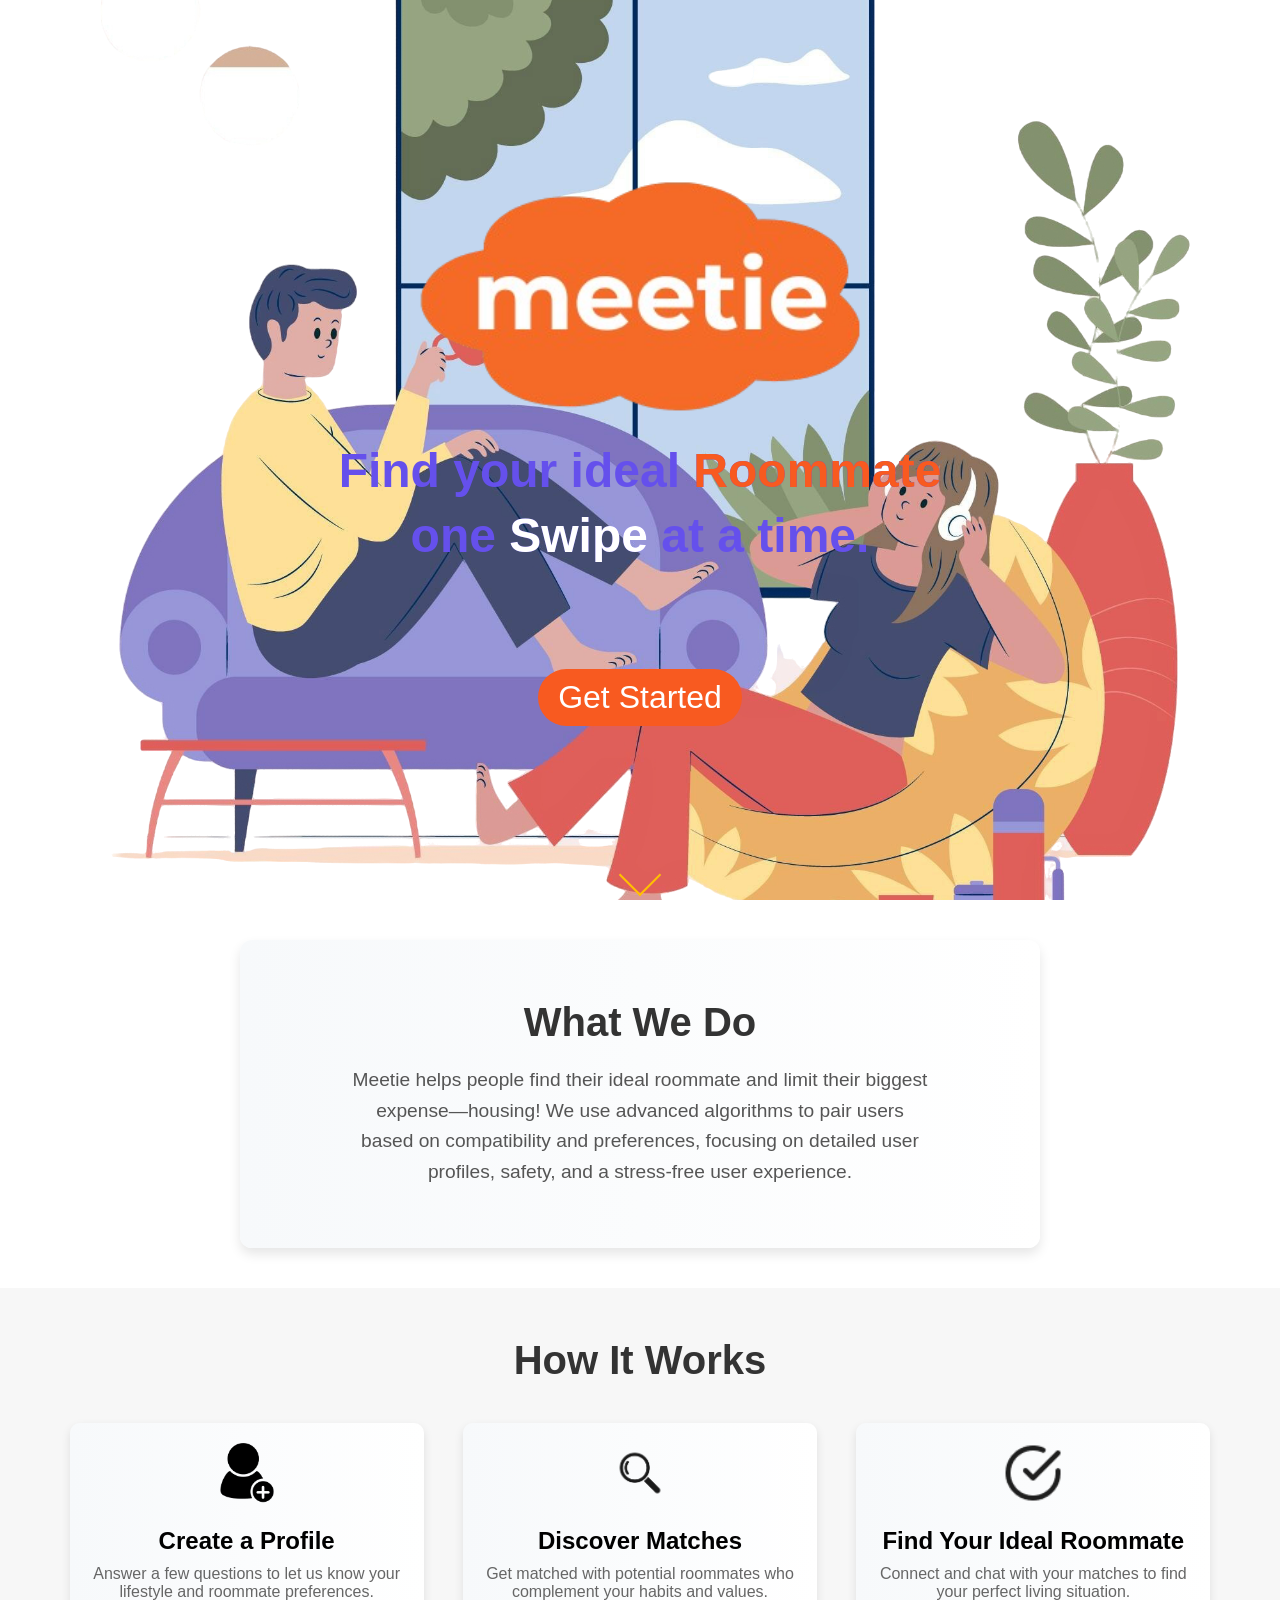
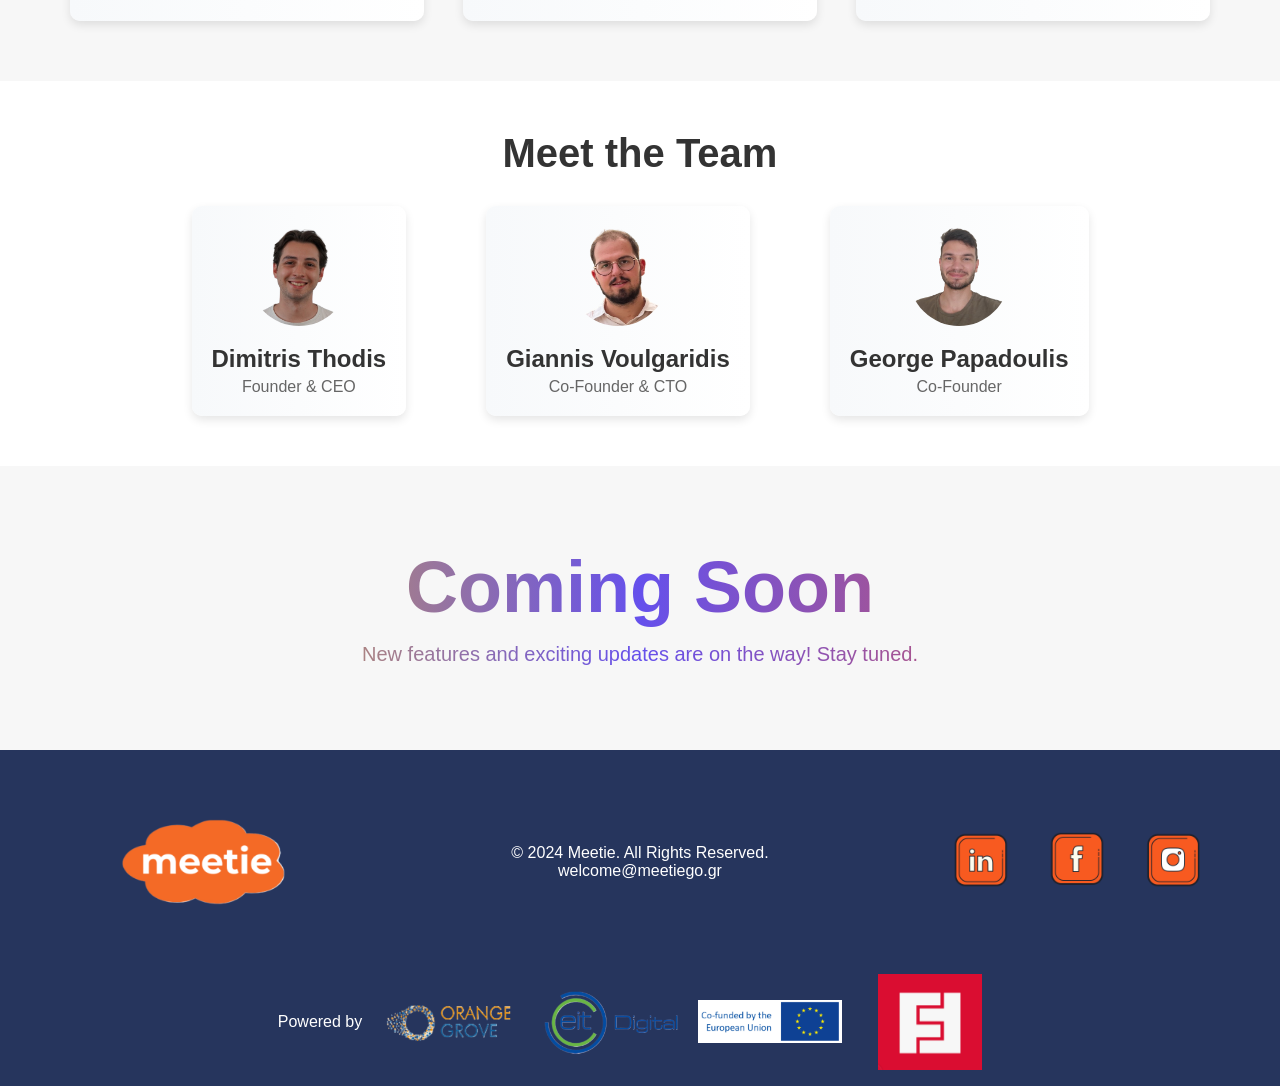
==== commit e9d30774: "new page" ====
--- a/index.html
+++ b/index.html
@@ -15,8 +15,8 @@
             <div class="hero-content">
                 <img src="assets/meetie-logo.png" alt="Center Image" class="overlay-image">
                 <!-- If we don't like the animated roomies just change this span class to roomies -->
-                <h1>Bringing <span class="animated-roomies">Roomies</span> together, one <span class="swipe">Swipe</span> at a time.</h1>
-                <p>The <span class="tinder">Tinder</span>, BUT for finding your ideal Roomate.</p>
+                <h1 class="purple">Find your ideal <span class="orange">Roommate</span></h1>
+                <h1 class="purple">one <span class="white">Swipe</span> at a time.</h1>
                 <a href="#get-started" class="cta-button">Get Started</a>
             </div>
 
@@ -84,37 +84,40 @@
         </section>
 
         <!-- Footer -->
-        <footer>
-            <div class="footer-content">
-                <div style="display: flex; flex-direction: column; align-items: center; justify-content: center; padding-top: 0.5em;">
-                    <p> Powered by </p>
-                    <div style="display: flex; gap: 20px; padding-top: 0.5em;">
-                        <img src="assets/Standard Logo (white).jpg" alt="Footer Logo" class="footer-logo">
-                        <img src="assets/eit_logo.jpg" alt="Footer Logo" class="footer-logo">
-                    </div>
+        <section class="footer">
+            <div class="footer-container">
+    
+                <div class="footer-section">
+                    <img src="assets/Meetie_Logo(nobackground).png" alt="Footer Logo" class="footer-logo">
                 </div>
-                <div class="footer-logo-container">
-                    <p>© 2024 Meetie. All Rights Reserved.</p>
-                    <img src="assets/meetie-logo.png" alt="Footer Logo" class="footer-logo">
+    
+                <div class="footer-section">
+                    <p>© 2024 Meetie. All Rights Reserved.</p>  
+                    <p>welcome@meetiego.gr</p>
+                </div>
                     
+                <div class="footer-section social-icons">
+                    <a href="https://www.linkedin.com/company/meetiego/">
+                        <img src="assets/icons8-linkedin-400.png" alt="LinkedIn Icon">
+                    </a>
+                    <a href="https://www.facebook.com/profile.php?id=61571914931043">
+                        <img src="assets/icons8-facebook-400.png" alt="Facebook Icon">
+                    </a>
+                    <a href="https://www.instagram.com/meetie.gr/">
+                        <img src="assets/icons8-instagram-400.png" alt="Instagram Icon">
+                    </a>                    
                 </div>
-                <div style="display: flex; flex-direction: column; align-items: center; justify-content: center; padding-top: 0.5em;">
-                    <p>Contact</p>
-                    <div class="social-icons">
-                        <p>welcome@meetiego.gr</p>
-                        <div class="column">
-                            <a href="https://www.linkedin.com/company/meetiego/">
-                                <svg xmlns="http://www.w3.org/2000/svg" x="0px" y="0px" width="100" height="100" viewBox="0 0 48 48" class="linkedin">
-                                    <font horiz-adv-x="2000"><font-face font-family="Lato-Regular" underline-position="-140" underline-thickness="120" units-per-em="2000"></font-face><glyph horiz-adv-x="0"></glyph><glyph horiz-adv-x="386"></glyph><glyph d="M430,1433l0,-572C430,831 430,802 429,773C428,744 426,716 424,687C422,658 420,628 417,598C414,567 410,535 406,500l-121,0C281,535 278,567 275,598C272,628 269,658 267,687C265,716 264,744 263,773C262,802 261,831 261,861l0,572M218,110C218,127 221,144 228,159C234,174 243,188 254,199C265,210 278,219 293,226C308,233 325,236 342,236C359,236 376,233 391,226C406,219 420,210 431,199C442,188 451,174 458,159C464,144 467,127 467,110C467,92 464,76 458,61C451,46 442,32 431,21C420,10 406,1 391,-5C376,-12 359,-15 342,-15C325,-15 308,-12 293,-5C278,1 265,10 254,21C243,32 234,46 228,61C221,76 218,92 218,110z" horiz-adv-x="686" unicode="!"></glyph><glyph d="M307,1433l0,-290l-16,-155C289,967 283,950 274,939C265,927 250,921 229,921C212,921 198,927 189,939C179,950 172,967 168,988l-16,155l0,290M640,1433l0,-290l-16,-155C622,967 616,950 607,939C598,927 583,921 562,921C545,921 531,927 522,939C512,950 505,967 501,988l-16,155l0,290z" horiz-adv-x="794" unicode="&quot;"></glyph><glyph d="M790,423l-84,-423l-81,0C610,0 597,6 586,17C575,28 570,43 570,61C570,64 570,66 571,69C571,71 571,74 572,77l71,346l-247,0l-71,-355C320,43 310,26 295,16C280,5 262,0 243,0l-79,0l85,423l-146,0C88,423 76,427 67,435C58,442 54,455 54,474C54,477 54,481 55,485C55,489 55,493 56,497l8,57l204,0l65,326l-232,0l13,74C117,973 125,988 137,997C149,1006 168,1011 194,1011l158,0l72,358C428,1389 437,1405 452,1416C466,1427 483,1433 503,1433l80,0l-84,-422l247,0l84,422l79,0C926,1433 940,1428 951,1418C962,1408 967,1395 967,1379C967,1374 967,1369 966,1366l-73,-355l212,0l-13,-75C1089,917 1081,903 1069,894C1056,885 1037,880 1012,880l-138,0l-65,-326l179,0C1004,554 1016,550 1025,543C1034,535 1038,521 1038,502C1038,499 1038,495 1038,492C1037,488 1037,484 1036,480l-9,-57M415,554l247,0l65,326l-247,0z" horiz-adv-x="1160" unicode="#"></glyph><glyph d="M498,-12C417,-5 344,15 278,48C211,80 154,121 106,171l53,82C164,260 170,266 179,271C188,276 197,278 206,278C219,278 233,272 249,259C265,246 285,232 308,216C331,199 359,183 392,168C424,153 463,142 508,137l37,531C498,682 453,698 408,716C363,733 322,756 287,785C251,813 222,849 201,892C179,935 168,988 168,1053C168,1102 178,1149 197,1196C216,1242 243,1283 280,1319C316,1355 361,1385 414,1408C467,1431 529,1443 598,1446l10,144C609,1603 614,1614 623,1624C632,1634 643,1639 658,1639l66,0l-14,-198C780,1432 840,1414 891,1387C942,1360 987,1327 1027,1288l-43,-66C971,1202 955,1192 938,1192C929,1192 917,1196 904,1205C890,1213 873,1223 854,1234C835,1245 812,1256 787,1267C762,1278 733,1285 700,1290l-33,-484C715,791 762,775 809,758C856,741 898,718 935,691C972,664 1003,630 1026,589C1049,548 1060,496 1060,435C1060,375 1050,319 1030,266C1010,213 981,167 943,127C904,87 857,55 802,30C746,5 682,-10 611,-14l-12,-176C598,-203 593,-214 584,-223C575,-233 563,-238 549,-238l-66,0M891,407C891,440 885,469 873,493C860,517 843,538 822,555C801,572 776,587 747,600C718,613 688,624 655,635l-34,-498C664,141 703,151 737,166C770,181 799,200 822,223C845,246 862,274 874,305C885,336 891,370 891,407M336,1071C336,1039 342,1011 353,988C364,964 380,943 400,925C420,907 443,891 470,878C497,865 526,853 557,842l30,451C544,1289 506,1280 475,1267C443,1254 417,1237 397,1217C376,1197 361,1175 351,1150C341,1125 336,1098 336,1071z" horiz-adv-x="1160" unicode="$"></glyph><glyph d="M707,1087C707,1031 698,981 681,937C664,892 641,855 612,825C583,794 549,771 510,755C471,739 431,731 389,731C344,731 302,739 264,755C225,771 192,794 163,825C134,855 112,892 96,937C80,981 72,1031 72,1087C72,1144 80,1195 96,1240C112,1285 134,1322 163,1353C192,1384 225,1407 264,1423C302,1439 344,1447 389,1447C434,1447 476,1439 515,1423C554,1407 587,1384 616,1353C644,1322 666,1285 683,1240C699,1195 707,1144 707,1087M568,1087C568,1131 563,1168 554,1199C545,1230 532,1255 516,1275C499,1294 480,1308 459,1317C437,1326 414,1330 389,1330C364,1330 341,1326 320,1317C298,1308 279,1294 263,1275C247,1255 235,1230 226,1199C217,1168 212,1131 212,1087C212,1044 217,1007 226,977C235,946 247,922 263,903C279,884 298,870 320,862C341,853 364,849 389,849C414,849 437,853 459,862C480,870 499,884 516,903C532,922 545,946 554,977C563,1007 568,1044 568,1087M1208,1397C1217,1408 1226,1417 1236,1424C1245,1430 1258,1433 1274,1433l128,0l-1047,-1404C348,20 340,13 331,8C322,3 311,0 298,0l-132,0M1499,338C1499,282 1490,232 1473,188C1456,144 1433,107 1404,77C1375,46 1341,23 1303,7C1264,-9 1224,-17 1182,-17C1137,-17 1095,-9 1057,7C1018,23 985,46 956,77C927,107 905,144 889,188C873,232 865,282 865,338C865,395 873,447 889,492C905,537 927,574 956,605C985,636 1018,659 1057,675C1095,691 1137,699 1182,699C1227,699 1268,691 1307,675C1346,659 1379,636 1408,605C1437,574 1459,537 1475,492C1491,447 1499,395 1499,338M1361,338C1361,382 1356,420 1347,451C1338,482 1325,507 1309,526C1292,545 1273,559 1252,568C1230,577 1207,581 1182,581C1157,581 1134,577 1113,568C1091,559 1072,545 1056,526C1040,507 1028,482 1019,451C1010,420 1005,382 1005,338C1005,295 1010,258 1019,228C1028,198 1040,174 1056,155C1072,136 1091,122 1113,114C1134,105 1157,101 1182,101C1207,101 1230,105 1252,114C1273,122 1292,136 1309,155C1325,174 1338,198 1347,228C1356,258 1361,295 1361,338z" horiz-adv-x="1572" unicode="%"></glyph><glyph d="M660,1449C713,1449 761,1441 804,1424C847,1407 885,1384 917,1356C948,1328 973,1296 992,1259C1010,1222 1020,1183 1023,1143l-111,-22C909,1120 906,1120 903,1120C894,1120 886,1122 879,1127C871,1132 865,1140 862,1152C857,1169 850,1187 840,1206C829,1225 816,1242 800,1257C783,1272 764,1285 741,1295C718,1305 691,1310 660,1310C627,1310 597,1305 570,1294C543,1283 521,1269 502,1250C483,1231 468,1208 458,1183C447,1157 442,1129 442,1099C442,1076 445,1053 451,1032C456,1011 465,989 476,968C487,946 502,924 520,901C538,878 560,853 585,828l412,-419C1022,454 1043,501 1058,550C1073,599 1083,648 1088,697C1089,710 1093,720 1100,727C1107,734 1116,738 1128,738l110,0C1237,661 1224,586 1201,512C1178,438 1144,369 1100,304l300,-304l-172,0C1209,0 1193,2 1181,7C1169,12 1156,21 1141,36l-144,145C934,120 862,72 781,37C699,2 609,-16 511,-16C458,-16 405,-7 354,11C303,29 257,55 217,90C176,124 144,166 119,215C94,264 82,320 82,382C82,429 90,473 106,515C121,556 143,595 171,630C198,665 231,697 269,725C307,753 349,777 394,797C353,848 323,898 304,947C285,996 275,1046 275,1098C275,1147 284,1192 302,1235C319,1278 345,1315 378,1347C411,1378 452,1403 500,1422C547,1440 601,1449 660,1449M263,396C263,353 271,315 287,282C303,249 324,221 350,198C376,175 406,158 439,147C472,135 506,129 541,129C616,129 683,143 742,170C801,197 854,234 899,279l-423,427C405,668 352,623 317,570C281,517 263,459 263,396z" horiz-adv-x="1406" unicode="&amp;"></glyph><glyph d="M307,1433l0,-290l-16,-155C289,967 283,950 274,939C265,927 250,921 229,921C212,921 198,927 189,939C179,950 172,967 168,988l-16,155l0,290z" horiz-adv-x="460" unicode="'"></glyph><glyph d="M289,629C289,486 307,348 344,214C381,79 434,-49 503,-171C507,-178 510,-185 511,-190C512,-195 513,-201 513,-206C513,-215 511,-223 506,-229C501,-235 495,-240 488,-245l-79,-48C359,-216 317,-140 282,-65C247,10 218,86 197,162C175,238 159,315 149,392C139,469 134,548 134,629C134,710 139,789 149,866C159,943 175,1020 197,1096C218,1171 247,1247 282,1322C317,1397 359,1474 409,1551l79,-49C495,1497 501,1492 506,1486C511,1480 513,1472 513,1463C513,1453 510,1442 503,1429C433,1308 380,1180 344,1045C307,910 289,772 289,629z" horiz-adv-x="600" unicode="("></glyph><glyph d="M298,629C298,772 280,910 244,1045C207,1180 154,1308 84,1429C77,1442 74,1453 74,1463C74,1472 76,1480 81,1486C86,1492 92,1497 99,1502l79,49C228,1474 271,1397 306,1322C341,1247 369,1171 391,1096C412,1020 428,943 438,866C448,789 453,710 453,629C453,548 448,469 438,392C428,315 412,238 391,162C369,86 341,10 306,-65C271,-140 228,-216 178,-293l-79,48C92,-240 86,-235 81,-229C76,-223 74,-215 74,-206C74,-201 75,-195 76,-190C77,-185 80,-178 84,-171C153,-49 206,79 243,214C280,348 298,486 298,629z" horiz-adv-x="600" unicode=")"></glyph><glyph d="M354,863l0,197C354,1073 355,1085 357,1096C358,1107 361,1118 366,1129C353,1112 335,1097 313,1084l-172,-99l-44,75l172,100C293,1174 317,1182 342,1184C329,1185 316,1188 305,1192C293,1195 281,1201 269,1209l-173,101l44,75l173,-100C336,1272 355,1254 370,1233C364,1245 360,1257 358,1270C355,1282 354,1295 354,1308l0,198l88,0l0,-197C442,1282 437,1258 428,1237C435,1247 444,1256 453,1263C462,1270 472,1278 483,1285l172,99l44,-75l-172,-100C516,1202 505,1196 494,1192C483,1188 471,1185 459,1184C471,1183 483,1180 494,1177C505,1173 516,1167 527,1160l173,-101l-44,-75l-173,100C471,1091 460,1099 451,1106C442,1113 433,1122 426,1133C437,1111 442,1087 442,1061l0,-198z" horiz-adv-x="800" unicode="*"></glyph><glyph d="M651,1166l0,-427l407,0l0,-135l-407,0l0,-430l-146,0l0,430l-405,0l0,135l405,0l0,427z" horiz-adv-x="1160" unicode="+"></glyph><glyph d="M94,123C94,138 97,153 103,167C108,180 116,192 127,203C137,213 149,221 164,227C179,233 195,236 212,236C232,236 250,232 266,225C281,218 294,208 305,195C315,182 323,167 328,150C333,133 336,114 336,94C336,64 332,33 323,1C314,-32 302,-64 286,-95C270,-127 250,-158 227,-188C203,-218 176,-246 146,-271l-30,29C107,-234 103,-225 103,-214C103,-205 108,-196 117,-187C124,-180 132,-170 143,-157C153,-145 163,-131 174,-115C185,-99 195,-81 204,-62C213,-43 219,-22 223,0l-13,0C193,0 177,3 163,9C149,15 137,24 127,35C116,46 108,59 103,74C97,89 94,105 94,123z" horiz-adv-x="424" unicode=","></glyph><glyph d="M100,675l494,0l0,-151l-494,0z" horiz-adv-x="694" unicode="-"></glyph><glyph d="M88,110C88,127 91,144 98,159C104,174 113,188 124,199C135,210 148,219 163,226C178,233 195,236 212,236C229,236 246,233 261,226C276,219 290,210 301,199C312,188 321,174 328,159C334,144 337,127 337,110C337,92 334,76 328,61C321,46 312,32 301,21C290,10 276,1 261,-5C246,-12 229,-15 212,-15C195,-15 178,-12 163,-5C148,1 135,10 124,21C113,32 104,46 98,61C91,76 88,92 88,110z" horiz-adv-x="424" unicode="."></glyph><glyph d="M161,-21C152,-44 138,-62 120,-73C101,-84 82,-90 63,-90l-75,0l601,1497C598,1428 610,1445 626,1456C642,1467 661,1473 683,1473l75,0z" horiz-adv-x="746" unicode="/"></glyph><glyph d="M1100,716C1100,591 1087,482 1060,391C1033,299 996,223 949,163C902,103 847,58 784,29C720,0 652,-15 579,-15C506,-15 438,0 375,29C312,58 257,103 210,163C163,223 127,299 100,391C73,482 60,591 60,716C60,841 73,950 100,1042C127,1134 163,1210 210,1271C257,1331 312,1376 375,1405C438,1434 506,1449 579,1449C652,1449 720,1434 784,1405C847,1376 902,1331 949,1271C996,1210 1033,1134 1060,1042C1087,950 1100,841 1100,716M915,716C915,825 906,917 888,992C869,1066 845,1126 814,1171C783,1216 747,1249 706,1269C665,1288 623,1298 579,1298C535,1298 493,1288 452,1269C411,1249 376,1216 345,1171C314,1126 290,1066 272,992C253,917 244,825 244,716C244,607 253,515 272,441C290,367 314,307 345,262C376,217 411,184 452,165C493,145 535,135 579,135C623,135 665,145 706,165C747,184 783,217 814,262C845,307 869,367 888,441C906,515 915,607 915,716z" horiz-adv-x="1160" unicode="0"></glyph><glyph d="M287,136l308,0l0,977C595,1142 596,1172 598,1202l-256,-219C335,978 329,974 322,972C315,969 309,968 303,968C293,968 284,970 276,975C268,979 262,984 258,990l-56,77l426,369l145,0l0,-1300l282,0l0,-136l-768,0z" horiz-adv-x="1160" unicode="1"></glyph><glyph d="M601,1449C662,1449 718,1440 771,1422C824,1404 869,1378 908,1344C946,1309 976,1267 998,1218C1020,1169 1031,1113 1031,1050C1031,997 1023,947 1007,902C991,857 969,813 942,772C915,730 883,690 848,651C812,612 774,572 734,531l-377,-386C384,152 411,158 438,163C465,167 492,169 517,169l480,0C1016,169 1032,163 1043,152C1054,141 1060,126 1060,108l0,-108l-956,0l0,61C104,74 107,87 112,100C117,113 125,126 136,137l459,461C633,637 668,674 699,710C730,745 757,781 780,817C802,853 819,890 831,927C843,964 849,1003 849,1045C849,1087 842,1124 829,1156C816,1187 797,1213 774,1234C751,1255 723,1270 692,1281C661,1291 627,1296 591,1296C555,1296 522,1291 491,1280C460,1269 433,1255 410,1236C386,1217 366,1194 350,1168C333,1142 322,1113 315,1082C310,1063 302,1049 291,1040C280,1031 266,1027 249,1027C246,1027 242,1027 239,1028C235,1028 231,1028 226,1029l-93,16C142,1110 160,1168 187,1219C214,1269 248,1311 289,1345C330,1379 377,1405 430,1423C483,1440 540,1449 601,1449z" horiz-adv-x="1160" unicode="2"></glyph><glyph d="M620,1449C681,1449 737,1440 788,1423C839,1406 884,1381 921,1349C958,1317 986,1278 1007,1233C1028,1188 1038,1137 1038,1082C1038,1037 1032,996 1021,961C1009,925 992,894 971,867C949,840 923,817 892,798C861,779 827,764 789,753C882,728 953,687 1000,629C1047,571 1070,498 1070,411C1070,345 1058,286 1033,233C1008,180 973,136 930,99C887,62 836,33 779,14C721,-6 659,-16 593,-16C517,-16 452,-6 398,13C344,32 298,58 261,91C224,124 193,164 169,210C145,255 125,305 108,358l76,32C198,396 212,399 226,399C239,399 251,396 262,391C272,385 280,376 285,364C286,361 288,359 289,356C290,353 292,349 293,346C302,327 314,305 327,281C340,256 358,233 381,212C404,191 432,173 466,158C499,143 541,136 591,136C641,136 685,144 723,161C760,177 792,198 817,224C842,250 860,279 873,311C886,343 892,375 892,406C892,445 887,480 877,512C866,544 848,572 821,595C794,618 756,637 709,650C661,663 600,670 525,670l0,129C586,800 638,806 681,819C724,832 759,849 786,871C813,893 833,919 846,950C858,981 864,1015 864,1052C864,1093 858,1129 845,1160C832,1191 814,1216 791,1236C768,1256 742,1271 711,1281C680,1291 646,1296 610,1296C574,1296 541,1291 510,1280C479,1269 452,1255 429,1236C405,1217 385,1194 369,1168C353,1141 341,1113 333,1082C328,1063 320,1049 309,1040C298,1031 285,1027 268,1027C265,1027 261,1027 258,1028C254,1028 250,1028 245,1029l-93,16C161,1110 179,1168 206,1219C233,1269 267,1311 308,1345C349,1379 396,1405 449,1423C502,1440 559,1449 620,1449z" horiz-adv-x="1160" unicode="3"></glyph><glyph d="M903,517l217,0l0,-102C1120,404 1117,395 1111,388C1104,381 1094,377 1081,377l-178,0l0,-377l-157,0l0,377l-635,0C98,377 86,381 77,389C67,396 61,406 58,417l-18,91l697,925l166,0M746,1108C746,1125 747,1144 748,1164C749,1184 751,1205 754,1226l-521,-709l513,0z" horiz-adv-x="1160" unicode="4"></glyph><glyph d="M978,1355C978,1330 970,1309 954,1293C938,1276 911,1268 873,1268l-450,0l-66,-376C432,908 501,916 564,916C639,916 705,905 762,883C819,861 866,831 905,792C944,753 973,708 993,655C1012,602 1022,545 1022,483C1022,407 1009,338 982,277C955,216 919,163 873,120C826,76 772,42 709,19C646,-4 579,-16 506,-16C464,-16 424,-12 385,-3C346,5 310,16 277,30C244,44 213,60 184,78C155,96 130,115 108,135l54,76C174,228 190,237 210,237C223,237 238,232 255,222C272,211 292,200 316,187C340,174 368,163 401,153C433,142 471,137 516,137C566,137 611,145 651,161C691,177 725,200 754,230C782,259 804,295 819,336C834,377 842,424 842,475C842,520 836,560 823,596C810,632 790,663 764,688C737,713 704,733 665,747C626,761 580,768 527,768C491,768 454,765 415,759C376,753 336,743 295,730l-112,33l116,670l679,0z" horiz-adv-x="1160" unicode="5"></glyph><glyph d="M650,878C707,878 762,869 813,850C864,831 909,803 948,767C987,730 1017,686 1040,633C1063,580 1074,519 1074,451C1074,385 1062,324 1038,267C1014,210 981,161 938,119C895,77 843,44 782,20C721,-4 655,-16 582,-16C510,-16 445,-4 387,19C328,42 278,74 237,117C196,159 164,210 142,271C119,331 108,398 108,473C108,536 122,602 150,673C178,744 222,820 283,901l363,489C655,1402 668,1412 685,1421C702,1429 721,1433 742,1433l158,0l-497,-629C437,827 475,846 516,859C557,872 602,878 650,878M280,442C280,396 287,354 300,316C313,278 333,245 359,218C384,191 416,170 453,155C490,140 532,132 579,132C627,132 670,140 709,155C748,170 781,192 809,219C836,246 858,279 873,316C888,353 895,394 895,438C895,485 888,527 873,565C858,602 838,634 811,661C784,687 752,707 715,721C678,735 637,742 592,742C544,742 501,734 462,718C423,701 391,679 364,652C337,624 316,592 302,556C287,519 280,481 280,442z" horiz-adv-x="1160" unicode="6"></glyph><glyph d="M1084,1433l0,-80C1084,1330 1082,1312 1077,1297C1072,1282 1066,1270 1061,1260l-593,-1197C459,46 447,31 432,19C417,6 396,0 370,0l-127,0l602,1182C854,1199 863,1214 872,1228C881,1242 891,1255 902,1268l-748,0C143,1268 133,1273 124,1282C115,1291 110,1301 110,1312l0,121z" horiz-adv-x="1160" unicode="7"></glyph><glyph d="M579,-16C508,-16 442,-6 383,13C324,32 273,59 230,94C187,129 154,172 131,223C108,273 96,329 96,392C96,484 120,560 168,620C216,679 285,722 374,747C299,775 242,817 204,873C165,928 146,995 146,1072C146,1125 156,1174 177,1220C198,1266 227,1306 265,1340C303,1374 349,1401 402,1420C455,1439 514,1449 579,1449C644,1449 703,1439 756,1420C809,1401 855,1374 893,1340C931,1306 960,1266 981,1220C1002,1174 1012,1125 1012,1072C1012,995 993,928 954,873C915,817 859,775 784,747C873,722 942,679 990,620C1038,560 1062,484 1062,392C1062,329 1050,273 1027,223C1003,172 970,129 928,94C885,59 834,32 775,13C716,-6 650,-16 579,-16M579,126C626,126 668,133 705,146C742,159 773,177 799,201C824,224 844,253 858,286C871,319 878,355 878,395C878,444 870,487 854,522C837,557 815,585 788,607C760,629 728,645 692,656C656,666 618,671 579,671C540,671 502,666 466,656C430,645 398,629 371,607C343,585 321,557 305,522C288,487 280,444 280,395C280,355 287,319 301,286C314,253 334,224 360,201C385,177 417,159 454,146C491,133 532,126 579,126M579,814C626,814 666,821 699,836C732,850 758,869 779,893C800,916 815,943 824,974C833,1005 838,1036 838,1069C838,1102 833,1134 822,1163C811,1192 794,1218 773,1240C751,1262 724,1279 692,1292C659,1305 622,1311 579,1311C536,1311 499,1305 467,1292C434,1279 407,1262 386,1240C364,1218 348,1192 337,1163C326,1134 320,1102 320,1069C320,1036 325,1005 334,974C343,943 358,916 379,893C400,869 427,850 460,836C493,821 532,814 579,814z" horiz-adv-x="1160" unicode="8"></glyph><glyph d="M549,588C495,588 444,597 396,615C347,633 305,660 268,695C231,730 202,773 181,824C159,875 148,933 148,999C148,1062 160,1120 183,1175C206,1230 239,1277 281,1318C323,1359 373,1391 431,1414C489,1437 553,1449 622,1449C691,1449 753,1438 809,1415C865,1392 913,1361 953,1320C993,1279 1024,1231 1046,1174C1067,1117 1078,1055 1078,986C1078,945 1074,906 1067,869C1059,832 1048,795 1033,760C1018,725 1001,690 981,655C960,620 937,583 911,546l-349,-504C553,29 541,19 525,12C509,4 491,0 470,0l-164,0l436,571C757,590 770,609 783,626C796,643 808,661 819,678C782,649 741,626 695,611C649,596 600,588 549,588M907,1007C907,1052 900,1092 886,1129C871,1165 851,1196 826,1221C801,1246 771,1266 736,1280C701,1293 662,1300 620,1300C576,1300 536,1293 500,1279C463,1264 432,1244 407,1219C381,1194 361,1163 347,1128C333,1093 326,1054 326,1012C326,967 333,926 346,891C359,855 377,825 402,800C426,775 456,757 491,744C526,731 565,725 608,725C656,725 699,733 736,749C773,764 804,785 829,811C854,837 874,867 887,901C900,935 907,970 907,1007z" horiz-adv-x="1160" unicode="9"></glyph><glyph d="M128,110C128,127 131,144 138,159C144,174 153,188 164,199C175,210 188,219 203,226C218,233 235,236 252,236C269,236 286,233 301,226C316,219 330,210 341,199C352,188 361,174 368,159C374,144 377,127 377,110C377,92 374,76 368,61C361,46 352,32 341,21C330,10 316,1 301,-5C286,-12 269,-15 252,-15C235,-15 218,-12 203,-5C188,1 175,10 164,21C153,32 144,46 138,61C131,76 128,92 128,110M128,860C128,877 131,894 138,909C144,924 153,938 164,949C175,960 188,969 203,976C218,983 235,986 252,986C269,986 286,983 301,976C316,969 330,960 341,949C352,938 361,924 368,909C374,894 377,877 377,860C377,842 374,826 368,811C361,796 352,782 341,771C330,760 316,751 301,745C286,738 269,735 252,735C235,735 218,738 203,745C188,751 175,760 164,771C153,782 144,796 138,811C131,826 128,842 128,860z" horiz-adv-x="504" unicode=":"></glyph><glyph d="M134,123C134,138 137,153 143,167C148,180 156,192 167,203C177,213 189,221 204,227C219,233 235,236 252,236C272,236 290,232 306,225C321,218 334,208 345,195C355,182 363,167 368,150C373,133 376,114 376,94C376,64 372,33 363,1C354,-32 342,-64 326,-95C310,-127 290,-158 267,-188C243,-218 216,-246 186,-271l-30,29C147,-234 143,-225 143,-214C143,-205 148,-196 157,-187C164,-180 172,-170 183,-157C193,-145 203,-131 214,-115C225,-99 235,-81 244,-62C253,-43 259,-22 263,0l-13,0C233,0 217,3 203,9C189,15 177,24 167,35C156,46 148,59 143,74C137,89 134,105 134,123M128,860C128,877 131,894 138,909C144,924 153,938 164,949C175,960 188,969 203,976C218,983 235,986 252,986C269,986 286,983 301,976C316,969 330,960 341,949C352,938 361,924 368,909C374,894 377,877 377,860C377,842 374,826 368,811C361,796 352,782 341,771C330,760 316,751 301,745C286,738 269,735 252,735C235,735 218,738 203,745C188,751 175,760 164,771C153,782 144,796 138,811C131,826 128,842 128,860z" horiz-adv-x="504" unicode=";"></glyph><glyph d="M148,710l774,401l0,-127C922,973 919,963 914,955C909,946 899,939 886,932l-449,-228C424,697 410,691 395,686C380,681 364,676 347,672C364,669 380,664 395,659C410,654 424,648 437,641l449,-227C899,407 909,400 914,391C919,382 922,373 922,362l0,-128l-774,402z" horiz-adv-x="1160" unicode="<"></glyph><glyph d="M150,574l859,0l0,-135l-859,0M150,909l859,0l0,-135l-859,0z" horiz-adv-x="1160" unicode="="></glyph><glyph d="M238,234l0,128C238,373 241,382 246,391C251,400 261,407 274,414l449,227C736,648 750,654 765,659C779,664 794,669 811,672C794,676 779,681 765,686C750,691 736,697 723,704l-449,228C261,939 251,946 246,955C241,963 238,973 238,984l0,127l773,-401l0,-74z" horiz-adv-x="1160" unicode=">"></glyph><glyph d="M34,1305C55,1324 78,1343 103,1360C128,1377 155,1393 185,1406C214,1419 246,1430 281,1438C315,1445 352,1449 392,1449C445,1449 494,1441 539,1426C584,1411 622,1389 655,1361C688,1333 713,1299 732,1259C751,1219 760,1174 760,1124C760,1073 753,1030 738,993C723,956 704,924 681,897C658,869 632,845 605,825C578,804 552,785 529,767C505,749 485,731 468,713C451,695 441,675 438,653l-18,-153l-122,0l-12,166l0,11C286,705 294,730 309,752C324,773 343,794 366,813C389,832 413,851 440,870C466,889 491,910 514,933C537,956 556,982 571,1011C586,1040 593,1075 593,1115C593,1144 587,1170 576,1193C565,1216 549,1236 530,1253C511,1269 488,1281 462,1290C435,1299 407,1303 377,1303C336,1303 302,1298 273,1288C244,1278 219,1267 199,1255C179,1243 163,1232 151,1222C138,1212 128,1207 120,1207C103,1207 90,1215 81,1230M230,110C230,127 233,144 240,159C246,174 255,188 266,199C277,210 290,219 305,226C320,233 337,236 354,236C371,236 388,233 403,226C418,219 432,210 443,199C454,188 463,174 470,159C476,144 479,127 479,110C479,92 476,76 470,61C463,46 454,32 443,21C432,10 418,1 403,-5C388,-12 371,-15 354,-15C337,-15 320,-12 305,-5C290,1 277,10 266,21C255,32 246,46 240,61C233,76 230,92 230,110z" horiz-adv-x="796" unicode="?"></glyph><glyph d="M1167,186C1115,186 1073,199 1040,224C1007,249 987,287 978,339C939,285 897,246 852,223C807,200 758,188 706,188C666,188 631,195 602,209C573,222 548,241 529,266C509,290 494,319 485,352C475,385 470,421 470,460C470,517 481,574 503,632C524,689 556,741 599,788C642,834 695,872 759,901C822,930 896,945 979,945C1024,945 1063,942 1097,935C1130,928 1162,917 1192,904l-93,-361C1086,493 1080,452 1080,419C1080,395 1083,375 1089,360C1095,344 1103,332 1114,323C1124,314 1136,307 1150,304C1163,301 1178,299 1193,299C1226,299 1257,308 1286,327C1315,346 1341,372 1364,406C1386,440 1404,481 1417,529C1430,576 1436,629 1436,687C1436,779 1421,860 1392,929C1362,998 1321,1056 1270,1103C1218,1149 1157,1184 1087,1207C1016,1230 940,1241 859,1241C770,1241 686,1224 608,1190C530,1156 462,1109 404,1049C346,989 300,918 267,836C234,754 217,665 217,568C217,455 235,355 271,270C306,184 355,112 417,54C478,-4 551,-48 634,-77C717,-106 806,-121 901,-121C1002,-121 1092,-110 1170,-88C1247,-66 1314,-38 1371,-4C1381,2 1390,5 1398,5C1412,5 1422,-3 1429,-19l25,-66C1383,-133 1302,-171 1211,-198C1120,-225 1016,-239 901,-239C786,-239 678,-221 579,-184C480,-147 394,-94 321,-25C248,44 190,128 149,228C107,328 86,441 86,568C86,641 95,711 114,778C132,845 158,908 191,967C224,1025 264,1078 311,1127C358,1175 410,1216 467,1251C524,1285 586,1312 652,1331C718,1350 787,1359 859,1359C920,1359 980,1352 1039,1339C1098,1326 1153,1306 1206,1280C1258,1254 1306,1222 1350,1184C1394,1145 1432,1101 1464,1052C1495,1002 1520,947 1538,886C1555,825 1564,758 1564,687C1564,615 1554,549 1534,488C1513,427 1485,374 1450,329C1414,284 1372,249 1324,224C1275,199 1223,186 1167,186M741,306C762,306 783,309 804,316C825,323 845,334 865,351C884,368 902,390 919,419C935,448 949,484 960,527l76,295C1010,828 982,831 951,831C901,831 855,821 814,800C772,779 736,751 706,717C676,683 653,644 636,600C619,556 610,511 610,465C610,417 621,379 643,350C665,321 698,306 741,306z" horiz-adv-x="1644" unicode="@"></glyph><glyph d="M1353,0l-150,0C1186,0 1172,4 1161,13C1150,22 1142,33 1137,46l-134,346l-643,0l-134,-346C221,34 213,23 202,14C191,5 177,0 160,0l-150,0l573,1433l197,0M414,532l535,0l-225,583C709,1151 695,1196 681,1250C674,1223 667,1198 660,1175C653,1152 646,1131 639,1114z" horiz-adv-x="1360" unicode="A"></glyph><glyph d="M174,0l0,1433l457,0C719,1433 795,1424 859,1407C922,1390 975,1365 1016,1333C1057,1301 1087,1262 1107,1216C1126,1169 1136,1117 1136,1059C1136,1024 1131,990 1120,957C1109,924 1092,894 1070,866C1047,838 1019,813 986,791C952,769 912,751 867,737C972,716 1051,679 1104,624C1157,569 1184,497 1184,408C1184,347 1173,292 1151,242C1128,192 1096,149 1053,113C1010,77 957,49 895,30C832,10 761,0 681,0M368,653l0,-499l310,0C733,154 781,160 821,173C860,186 893,204 919,227C944,250 963,277 975,309C987,340 993,375 993,413C993,487 967,546 915,589C862,632 783,653 677,653M368,791l256,0C679,791 726,797 766,809C806,821 839,838 866,859C892,880 911,906 924,937C937,967 943,1000 943,1036C943,1120 918,1182 867,1221C816,1260 738,1280 631,1280l-263,0z" horiz-adv-x="1294" unicode="B"></glyph><glyph d="M1184,296C1195,296 1204,292 1213,283l76,-83C1230,132 1159,79 1076,41C992,3 891,-16 773,-16C670,-16 576,2 492,38C408,73 336,123 277,188C218,252 172,329 139,419C106,509 90,608 90,716C90,824 108,923 143,1013C178,1103 227,1180 290,1245C353,1310 429,1360 518,1396C606,1431 703,1449 810,1449C915,1449 1006,1433 1083,1400C1159,1367 1227,1323 1286,1267l-63,-89C1218,1171 1213,1166 1207,1162C1201,1157 1192,1155 1181,1155C1172,1155 1163,1158 1154,1165C1144,1171 1132,1179 1119,1188C1106,1197 1090,1207 1072,1218C1054,1229 1033,1239 1008,1248C983,1257 955,1265 922,1272C889,1278 852,1281 809,1281C732,1281 662,1268 599,1242C535,1215 480,1178 434,1129C388,1080 352,1021 327,951C301,881 288,803 288,716C288,627 301,547 327,477C352,407 387,348 432,300C476,251 528,214 589,189C650,164 715,151 785,151C828,151 866,154 900,159C934,164 966,171 995,182C1024,193 1051,206 1076,223C1101,239 1126,258 1151,281C1162,291 1173,296 1184,296z" horiz-adv-x="1370" unicode="C"></glyph><glyph d="M1416,716C1416,609 1399,511 1365,423C1331,335 1283,260 1221,197C1159,134 1085,86 998,52C911,17 815,0 710,0l-536,0l0,1433l536,0C815,1433 911,1416 998,1382C1085,1347 1159,1299 1221,1236C1283,1173 1331,1097 1365,1009C1399,921 1416,823 1416,716M1217,716C1217,804 1205,883 1181,952C1157,1021 1123,1080 1079,1128C1035,1176 982,1213 919,1238C856,1263 787,1276 710,1276l-341,0l0,-1119l341,0C787,157 856,170 919,195C982,220 1035,257 1079,305C1123,352 1157,411 1181,480C1205,549 1217,628 1217,716z" horiz-adv-x="1506" unicode="D"></glyph><glyph d="M1057,1433l0,-158l-688,0l0,-476l557,0l0,-152l-557,0l0,-489l688,0l0,-158l-883,0l0,1433z" horiz-adv-x="1162" unicode="E"></glyph><glyph d="M1057,1433l0,-158l-688,0l0,-501l588,0l0,-158l-588,0l0,-616l-195,0l0,1433z" horiz-adv-x="1132" unicode="F"></glyph><glyph d="M813,141C852,141 887,143 920,147C952,150 982,156 1011,163C1040,170 1067,179 1092,190C1117,200 1143,212 1168,225l0,316l-222,0C933,541 923,545 916,552C908,559 904,568 904,579l0,110l440,0l0,-550C1308,113 1271,90 1232,71C1193,52 1151,36 1107,23C1062,10 1015,0 964,-6C913,-13 858,-16 799,-16C695,-16 600,2 513,38C426,73 352,123 289,188C226,252 178,329 143,419C108,509 90,608 90,716C90,825 107,925 142,1015C176,1105 225,1182 289,1247C352,1311 429,1361 520,1396C610,1431 711,1449 823,1449C880,1449 932,1445 981,1437C1030,1428 1075,1416 1117,1401C1158,1385 1197,1366 1232,1344C1267,1321 1300,1296 1331,1268l-55,-88C1265,1162 1250,1153 1232,1153C1221,1153 1210,1157 1197,1164C1180,1173 1162,1185 1141,1198C1120,1211 1095,1224 1066,1237C1036,1249 1001,1259 961,1268C920,1277 872,1281 817,1281C736,1281 663,1268 598,1242C533,1215 477,1178 431,1129C385,1080 350,1020 325,951C300,881 288,803 288,716C288,625 301,545 327,474C352,403 388,342 435,293C482,244 537,206 601,180C665,154 736,141 813,141z" horiz-adv-x="1468" unicode="G"></glyph><glyph d="M1336,0l-195,0l0,652l-772,0l0,-652l-195,0l0,1433l195,0l0,-639l772,0l0,639l195,0z" horiz-adv-x="1512" unicode="H"></glyph><glyph d="M404,0l-194,0l0,1433l194,0z" horiz-adv-x="614" unicode="I"></glyph><glyph d="M713,495C713,415 703,343 684,280C664,217 635,163 597,120C558,76 511,42 455,19C399,-4 335,-16 262,-16C197,-16 130,-7 60,12C61,31 63,51 65,70C67,89 69,107 71,126C72,137 77,147 84,154C91,161 101,164 115,164C127,164 143,161 163,155C183,149 210,146 243,146C287,146 326,153 361,166C395,179 424,200 448,228C471,256 489,292 502,336C514,379 520,431 520,491l0,942l193,0z" horiz-adv-x="888" unicode="J"></glyph><glyph d="M387,805l73,0C485,805 506,808 521,815C536,821 550,832 563,847l477,540C1055,1404 1069,1416 1083,1423C1096,1430 1114,1433 1135,1433l165,0l-546,-617C740,801 727,788 715,777C702,766 689,758 675,751C694,745 710,736 724,724C738,712 753,697 768,679l570,-679l-168,0C1157,0 1147,1 1138,3C1129,5 1122,8 1116,11C1109,14 1103,19 1098,24C1093,29 1087,35 1082,41l-495,569C580,618 573,625 567,631C560,636 553,641 545,645C536,649 527,652 516,654C505,655 491,656 475,656l-88,0l0,-656l-193,0l0,1433l193,0z" horiz-adv-x="1362" unicode="K"></glyph><glyph d="M368,163l620,0l0,-163l-814,0l0,1433l194,0z" horiz-adv-x="1028" unicode="L"></glyph><glyph d="M879,518C888,502 897,485 904,468C911,450 917,432 924,414C931,433 938,451 945,468C952,485 961,502 970,519l485,881C1464,1415 1473,1425 1482,1428C1491,1431 1505,1433 1522,1433l143,0l0,-1433l-170,0l0,1053C1495,1067 1495,1082 1496,1098C1497,1114 1498,1130 1499,1147l-491,-896C991,221 968,206 938,206l-28,0C880,206 857,221 840,251l-502,899C340,1133 342,1116 343,1099C344,1082 344,1067 344,1053l0,-1053l-170,0l0,1433l143,0C334,1433 348,1431 357,1428C366,1425 375,1415 384,1400l495,-882z" horiz-adv-x="1840" unicode="M"></glyph><glyph d="M274,1433C291,1433 304,1431 313,1427C321,1422 330,1413 341,1400l830,-1080C1169,337 1168,354 1167,371C1166,387 1166,403 1166,418l0,1015l170,0l0,-1433l-98,0C1223,0 1210,3 1200,8C1189,13 1179,22 1169,35l-829,1079C341,1097 342,1081 343,1065C344,1049 344,1034 344,1021l0,-1021l-170,0l0,1433l100,0z" horiz-adv-x="1512" unicode="N"></glyph><glyph d="M1505,716C1505,609 1488,510 1454,421C1420,331 1372,254 1310,189C1248,124 1174,74 1087,39C1000,3 903,-15 798,-15C693,-15 597,3 510,39C423,74 349,124 287,189C225,254 177,331 143,421C109,510 92,609 92,716C92,823 109,922 143,1012C177,1101 225,1179 287,1244C349,1309 423,1359 510,1395C597,1431 693,1449 798,1449C903,1449 1000,1431 1087,1395C1174,1359 1248,1309 1310,1244C1372,1179 1420,1101 1454,1012C1488,922 1505,823 1505,716M1306,716C1306,804 1294,883 1270,953C1246,1023 1212,1082 1168,1131C1124,1179 1071,1216 1008,1242C945,1268 875,1281 798,1281C721,1281 652,1268 589,1242C526,1216 473,1179 429,1131C384,1082 350,1023 326,953C302,883 290,804 290,716C290,628 302,549 326,480C350,410 384,351 429,303C473,254 526,217 589,192C652,166 721,153 798,153C875,153 945,166 1008,192C1071,217 1124,254 1168,303C1212,351 1246,410 1270,480C1294,549 1306,628 1306,716z" horiz-adv-x="1596" unicode="O"></glyph><glyph d="M387,536l0,-536l-193,0l0,1433l423,0C708,1433 787,1423 854,1402C921,1381 976,1351 1020,1312C1064,1273 1097,1227 1119,1172C1140,1117 1151,1056 1151,989C1151,922 1139,861 1116,806C1093,751 1059,703 1014,663C969,623 913,592 846,570C779,547 703,536 617,536M387,690l230,0C672,690 721,697 764,712C806,727 841,747 870,774C899,800 920,831 935,868C950,905 957,945 957,989C957,1080 929,1152 873,1203C816,1254 731,1280 617,1280l-230,0z" horiz-adv-x="1222" unicode="P"></glyph><glyph d="M1505,716C1505,649 1498,585 1485,524C1471,463 1451,407 1425,355C1399,302 1367,255 1330,212C1293,169 1251,132 1204,101l368,-397l-160,0C1388,-296 1367,-293 1348,-286C1329,-279 1312,-268 1297,-251l-252,274C1007,11 968,2 927,-5C886,-12 843,-15 798,-15C693,-15 597,3 510,39C423,74 349,124 287,189C225,254 177,331 143,421C109,510 92,609 92,716C92,823 109,922 143,1012C177,1101 225,1179 287,1244C349,1309 423,1359 510,1395C597,1431 693,1449 798,1449C903,1449 1000,1431 1087,1395C1174,1359 1248,1309 1310,1244C1372,1179 1420,1101 1454,1012C1488,922 1505,823 1505,716M1306,716C1306,804 1294,883 1270,953C1246,1023 1212,1082 1168,1131C1124,1179 1071,1216 1008,1242C945,1268 875,1281 798,1281C721,1281 652,1268 589,1242C526,1216 473,1179 429,1131C384,1082 350,1023 326,953C302,883 290,804 290,716C290,628 302,549 326,480C350,410 384,351 429,303C473,254 526,217 589,192C652,166 721,153 798,153C875,153 945,166 1008,192C1071,217 1124,254 1168,303C1212,351 1246,410 1270,480C1294,549 1306,628 1306,716z" horiz-adv-x="1596" unicode="Q"></glyph><glyph d="M387,598l0,-598l-193,0l0,1433l405,0C690,1433 768,1424 834,1406C900,1387 955,1361 998,1326C1041,1291 1072,1250 1093,1201C1114,1152 1124,1097 1124,1036C1124,985 1116,938 1100,894C1084,850 1061,811 1031,776C1000,741 963,711 920,686C876,661 826,643 771,630C795,616 816,596 835,569l418,-569l-172,0C1046,0 1020,14 1003,41l-372,512C620,569 607,581 594,588C581,595 561,598 534,598M387,739l203,0C647,739 697,746 740,760C783,773 819,793 848,818C877,843 898,872 913,907C928,942 935,980 935,1022C935,1107 907,1172 851,1215C794,1258 710,1280 599,1280l-212,0z" horiz-adv-x="1288" unicode="R"></glyph><glyph d="M908,1209C902,1199 896,1192 889,1187C882,1182 874,1179 863,1179C852,1179 839,1185 824,1196C809,1207 790,1220 767,1234C744,1247 716,1260 684,1271C651,1282 612,1288 566,1288C523,1288 484,1282 451,1271C418,1259 390,1243 368,1223C345,1203 328,1180 317,1153C306,1126 300,1096 300,1065C300,1025 310,992 330,966C349,939 375,917 408,898C440,879 477,863 518,850C559,836 601,822 644,807C687,792 729,776 770,758C811,739 847,716 880,688C912,660 938,626 958,585C977,544 987,494 987,435C987,372 976,314 955,259C934,204 903,156 862,115C821,74 770,42 711,19C651,-4 583,-16 507,-16C414,-16 330,1 254,35C177,68 112,114 58,171l56,92C119,270 126,277 134,282C141,287 150,289 159,289C173,289 189,282 207,267C225,252 248,235 275,217C302,199 334,183 373,168C411,153 458,145 513,145C559,145 600,151 636,164C672,177 703,195 728,218C753,241 772,268 785,300C798,332 805,368 805,407C805,450 795,486 776,514C756,541 730,564 698,583C666,602 630,618 589,631C548,644 506,657 463,671C420,684 378,700 337,718C296,736 259,759 227,788C195,817 169,853 150,896C130,939 120,992 120,1055C120,1106 130,1155 150,1202C169,1249 198,1291 235,1328C272,1365 319,1394 374,1416C429,1438 492,1449 563,1449C643,1449 716,1436 782,1411C848,1386 906,1349 955,1301z" horiz-adv-x="1060" unicode="S"></glyph><glyph d="M1150,1433l0,-163l-463,0l0,-1270l-194,0l0,1270l-465,0l0,163z" horiz-adv-x="1180" unicode="T"></glyph><glyph d="M731,154C790,154 843,164 890,184C937,204 976,232 1009,268C1041,304 1066,347 1083,397C1100,447 1108,502 1108,562l0,871l193,0l0,-871C1301,479 1288,403 1262,332C1235,261 1198,200 1149,149C1100,97 1040,56 969,27C898,-2 819,-17 731,-17C643,-17 564,-2 493,27C422,56 362,97 313,149C264,200 226,261 200,332C173,403 160,479 160,562l0,871l193,0l0,-870C353,503 362,448 379,398C396,348 420,305 453,269C485,233 525,205 572,185C619,164 672,154 731,154z" horiz-adv-x="1460" unicode="U"></glyph><glyph d="M8,1433l155,0C180,1433 194,1429 205,1420C216,1411 224,1400 229,1387l405,-1011C643,353 652,329 660,302C667,275 675,248 682,219C688,248 695,275 702,302C709,329 717,353 726,376l403,1011C1134,1398 1142,1409 1153,1419C1164,1428 1178,1433 1195,1433l156,0l-584,-1433l-175,0z" horiz-adv-x="1360" unicode="V"></glyph><glyph d="M14,1433l161,0C192,1433 207,1429 218,1420C229,1411 237,1400 241,1387l296,-996C542,373 547,354 552,333C556,312 560,291 564,268C569,291 573,313 578,334C583,355 588,374 594,391l337,996C935,1398 943,1409 955,1419C966,1428 980,1433 997,1433l56,0C1070,1433 1085,1429 1096,1420C1107,1411 1114,1400 1119,1387l335,-996C1466,356 1477,317 1486,272C1490,294 1494,315 1497,335C1500,355 1505,374 1510,391l297,996C1810,1399 1818,1410 1830,1419C1841,1428 1855,1433 1872,1433l151,0l-447,-1433l-174,0l-363,1093C1032,1114 1025,1138 1019,1165C1016,1152 1013,1139 1010,1127C1007,1114 1003,1103 1000,1093l-365,-1093l-174,0z" horiz-adv-x="2038" unicode="W"></glyph><glyph d="M507,736l-473,697l193,0C241,1433 251,1431 258,1426C265,1421 271,1415 276,1406l374,-574C655,846 662,861 671,878l353,524C1030,1411 1037,1419 1044,1425C1051,1430 1059,1433 1069,1433l185,0l-475,-688l491,-745l-192,0C1063,0 1052,4 1044,12C1035,19 1028,28 1023,37l-384,601C634,624 628,611 621,598l-374,-561C241,28 234,19 227,12C219,4 208,0 194,0l-180,0z" horiz-adv-x="1286" unicode="X"></glyph><glyph d="M726,570l0,-570l-193,0l0,570l-525,863l170,0C195,1433 209,1429 219,1420C229,1411 238,1401 245,1388l328,-557C586,808 598,786 607,765C616,744 624,724 631,704C638,725 646,745 655,766C664,787 675,808 688,831l327,557C1021,1399 1029,1409 1040,1419C1050,1428 1063,1433 1080,1433l172,0z" horiz-adv-x="1258" unicode="Y"></glyph><glyph d="M1172,1433l0,-72C1172,1338 1165,1317 1151,1297l-811,-1139l818,0l0,-158l-1072,0l0,76C86,96 92,115 105,133l812,1142l-793,0l0,158z" horiz-adv-x="1248" unicode="Z"></glyph><glyph d="M142,-289l0,1822l368,0l0,-70C510,1448 506,1437 497,1429C488,1420 476,1416 461,1416l-169,0l0,-1587l169,0C476,-171 488,-175 497,-183C506,-192 510,-204 510,-219l0,-70z" horiz-adv-x="600" unicode="["></glyph><glyph d="M-20,1473l76,0C78,1473 97,1467 113,1456C129,1445 141,1428 150,1407l601,-1497l-75,0C657,-90 638,-84 619,-73C600,-62 587,-44 578,-21z" horiz-adv-x="750" unicode="\"></glyph><glyph d="M90,-219C90,-206 95,-194 104,-185C113,-176 124,-171 139,-171l169,0l0,1587l-169,0C124,1416 113,1421 104,1430C95,1439 90,1450 90,1463l0,70l368,0l0,-1822l-368,0z" horiz-adv-x="600" unicode="]"></glyph><glyph d="M516,1433l115,0l358,-646l-129,0C849,787 839,790 831,797C823,804 816,812 811,821l-196,352C606,1188 599,1203 593,1218C586,1232 581,1246 576,1260C567,1231 554,1202 539,1173l-194,-352C340,812 333,804 326,797C318,790 307,787 294,787l-136,0z" horiz-adv-x="1160" unicode="^"></glyph><glyph d="M788,-165l0,-120l-788,0l0,120z" horiz-adv-x="788" unicode="_"></glyph><glyph d="M207,1449C229,1449 245,1446 256,1439C267,1432 277,1420 286,1405l149,-242l-102,0C319,1163 308,1165 299,1170C290,1174 281,1181 272,1191l-234,258z" horiz-adv-x="614" unicode="`"></glyph><glyph d="M890,0l-79,0C794,0 780,3 769,8C758,13 751,25 748,42l-20,94C701,112 675,91 650,72C625,53 598,37 570,24C542,11 512,1 481,-6C449,-13 414,-16 375,-16C336,-16 299,-10 265,1C230,12 200,28 175,50C150,72 130,100 115,134C100,167 92,207 92,253C92,293 103,332 125,369C147,406 183,438 232,467C281,496 345,519 424,538C503,556 600,566 715,569l0,79C715,727 698,786 665,827C631,867 581,887 515,887C472,887 435,882 406,871C376,860 350,847 329,834C307,820 288,808 273,797C257,786 241,780 226,780C214,780 204,783 195,790C186,796 178,804 173,813l-32,57C197,924 257,964 322,991C387,1018 458,1031 537,1031C594,1031 644,1022 688,1003C732,984 769,958 799,925C829,892 852,851 867,804C882,757 890,705 890,648M428,109C459,109 488,112 514,119C540,125 565,134 588,146C611,157 633,171 654,188C675,205 695,224 715,245l0,211C633,453 563,447 506,437C449,426 402,413 366,396C330,379 304,360 288,337C271,314 263,289 263,261C263,234 267,211 276,192C285,173 296,157 311,145C326,132 343,123 363,118C383,112 405,109 428,109z" horiz-adv-x="1014" unicode="a"></glyph><glyph d="M152,0l0,1473l179,0l0,-606C373,916 421,955 476,985C530,1014 592,1029 662,1029C721,1029 774,1018 821,996C868,974 909,941 942,898C975,854 1001,800 1019,736C1037,671 1046,597 1046,513C1046,438 1036,369 1016,305C996,240 967,185 930,138C892,91 846,54 792,27C737,0 676,-14 608,-14C543,-14 487,-1 442,24C396,49 356,85 322,130l-9,-92C308,13 292,0 267,0M604,887C546,887 495,874 452,847C408,820 368,783 331,734l0,-490C363,200 399,169 438,151C477,133 520,124 568,124C663,124 735,158 786,225C837,292 862,388 862,513C862,579 856,636 845,683C833,730 816,769 794,800C772,830 745,852 713,866C681,880 645,887 604,887z" horiz-adv-x="1118" unicode="b"></glyph><glyph d="M837,833C832,826 826,820 821,816C816,812 808,810 798,810C788,810 777,814 766,823C754,831 739,840 721,850C703,860 681,869 656,878C630,886 598,890 561,890C512,890 468,881 430,864C392,846 360,820 335,787C309,754 290,713 277,666C264,619 257,566 257,507C257,446 264,391 278,344C292,296 312,256 337,224C362,191 393,167 430,150C466,133 507,124 552,124C595,124 631,129 659,140C687,150 710,161 729,174C748,187 763,198 775,209C787,219 799,224 811,224C826,224 838,218 845,207l50,-65C851,88 796,49 730,24C664,-1 594,-14 521,-14C458,-14 399,-2 345,21C290,44 243,78 203,123C163,167 132,221 109,286C86,351 74,424 74,507C74,582 85,652 106,716C127,780 157,835 198,882C238,928 288,964 347,990C406,1016 474,1029 551,1029C622,1029 684,1018 739,995C794,972 842,939 884,897z" horiz-adv-x="934" unicode="c"></glyph><glyph d="M859,0C834,0 818,12 811,37l-16,123C752,107 702,65 647,34C591,2 527,-14 455,-14C397,-14 344,-3 297,20C250,42 209,75 176,118C143,161 117,215 99,280C81,345 72,419 72,503C72,578 82,647 102,712C122,776 151,832 189,879C226,926 272,964 326,991C380,1018 441,1031 510,1031C572,1031 625,1021 669,1000C713,979 752,949 787,911l0,562l178,0l0,-1473M514,130C572,130 623,143 667,170C710,197 750,234 787,283l0,490C754,817 719,848 680,866C641,883 597,892 550,892C455,892 383,858 332,791C281,724 256,628 256,503C256,437 262,381 273,334C284,287 301,248 323,218C345,187 372,165 404,151C436,137 473,130 514,130z" horiz-adv-x="1118" unicode="d"></glyph><glyph d="M547,1029C608,1029 664,1019 715,999C766,978 811,949 848,911C885,872 915,825 936,769C957,712 967,648 967,576C967,548 964,529 958,520C952,511 941,506 924,506l-674,0C251,442 260,386 276,339C292,292 314,252 342,221C370,189 403,165 442,150C481,134 524,126 572,126C617,126 655,131 688,142C720,152 748,163 771,175C794,187 814,198 830,209C845,219 859,224 870,224C885,224 896,218 904,207l50,-65C932,115 906,92 875,73C844,53 812,37 777,24C742,11 705,2 668,-4C631,-11 594,-14 557,-14C487,-14 423,-2 364,22C305,45 254,80 211,126C168,171 134,228 110,295C86,362 74,440 74,527C74,598 85,664 107,725C128,786 159,840 200,885C241,930 290,965 349,991C408,1016 474,1029 547,1029M551,898C465,898 397,873 348,824C299,774 268,705 256,617l551,0C807,658 801,696 790,731C779,765 762,795 740,820C718,845 691,864 660,878C628,891 592,898 551,898z" horiz-adv-x="1048" unicode="e"></glyph><glyph d="M186,0l0,861l-112,13C60,877 49,883 40,890C31,897 26,907 26,920l0,73l160,0l0,98C186,1149 194,1201 211,1246C227,1291 250,1329 281,1360C311,1391 347,1414 390,1430C433,1446 481,1454 534,1454C579,1454 621,1447 660,1434l-4,-89C655,1332 650,1324 639,1321C628,1318 613,1317 594,1317l-31,0C532,1317 505,1313 480,1305C455,1297 433,1284 415,1266C397,1248 383,1224 374,1195C364,1166 359,1129 359,1086l0,-93l293,0l0,-129l-287,0l0,-864z" horiz-adv-x="674" unicode="f"></glyph><glyph d="M487,1030C531,1030 572,1025 611,1016C649,1006 684,992 715,973l275,0l0,-66C990,885 976,871 948,865l-115,-16C856,806 867,757 867,704C867,655 858,610 839,570C820,529 793,495 760,466C726,437 686,415 640,400C593,385 542,377 487,377C440,377 395,383 353,394C332,381 316,366 305,351C294,336 288,321 288,306C288,282 298,264 317,252C336,239 362,230 394,225C426,220 462,216 503,215C544,214 585,212 628,209C670,206 711,200 752,193C793,186 829,174 861,157C893,140 919,117 938,88C957,59 967,21 967,-26C967,-69 956,-111 935,-152C913,-193 882,-229 841,-260C800,-292 751,-317 692,-336C633,-355 567,-365 493,-365C419,-365 354,-358 299,-343C243,-328 197,-309 160,-284C123,-259 96,-231 78,-198C59,-166 50,-132 50,-97C50,-47 66,-4 98,31C129,66 173,93 228,114C199,127 177,145 160,168C143,190 134,220 134,257C134,272 137,287 142,303C147,318 156,334 167,349C178,364 191,379 207,393C223,407 242,419 263,430C213,458 174,495 146,542C117,588 103,642 103,704C103,753 113,798 132,839C151,879 177,913 211,942C245,970 286,992 333,1007C380,1022 431,1030 487,1030M803,-55C803,-30 796,-9 782,6C768,21 749,33 725,42C701,50 673,56 642,60C611,64 578,67 543,69C508,70 473,72 437,74C401,76 367,80 334,85C296,67 265,45 242,19C218,-7 206,-38 206,-74C206,-97 212,-118 224,-137C235,-157 253,-174 277,-188C301,-203 331,-214 368,-222C404,-231 447,-235 496,-235C544,-235 587,-231 625,-222C663,-213 695,-201 722,-185C748,-169 768,-150 782,-128C796,-106 803,-82 803,-55M487,495C523,495 555,500 583,510C610,520 633,534 652,552C671,570 685,592 694,617C703,642 708,669 708,699C708,761 689,810 652,847C614,884 559,902 487,902C416,902 361,884 324,847C286,810 267,761 267,699C267,669 272,642 282,617C291,592 305,570 324,552C343,534 366,520 393,510C420,500 452,495 487,495z" horiz-adv-x="1022" unicode="g"></glyph><glyph d="M146,0l0,1473l178,0l0,-596C367,923 415,960 468,988C521,1015 581,1029 650,1029C705,1029 754,1020 797,1002C839,983 874,957 903,924C931,890 952,849 967,802C982,755 989,702 989,645l0,-645l-178,0l0,645C811,722 794,781 759,824C724,866 670,887 598,887C545,887 496,874 451,849C405,824 363,789 324,746l0,-746z" horiz-adv-x="1112" unicode="h"></glyph><glyph d="M344,1013l0,-1013l-178,0l0,1013M384,1331C384,1314 381,1298 374,1283C367,1268 357,1254 346,1243C334,1231 320,1222 305,1215C290,1208 273,1205 256,1205C239,1205 223,1208 208,1215C193,1222 179,1231 168,1243C156,1254 147,1268 140,1283C133,1298 130,1314 130,1331C130,1348 133,1365 140,1381C147,1396 156,1410 168,1422C179,1433 193,1442 208,1449C223,1456 239,1459 256,1459C273,1459 290,1456 305,1449C320,1442 334,1433 346,1422C357,1410 367,1396 374,1381C381,1365 384,1348 384,1331z" horiz-adv-x="512" unicode="i"></glyph><glyph d="M344,1013l0,-1088C344,-116 339,-153 328,-188C317,-223 301,-254 278,-280C255,-306 225,-326 189,-341C152,-356 109,-364 58,-364C36,-364 16,-362 -2,-359C-20,-356 -38,-351 -56,-344l8,96C-47,-239 -44,-234 -39,-231C-34,-229 -27,-228 -17,-228C-12,-228 -6,-228 0,-228C6,-229 13,-229 22,-229C74,-229 111,-217 133,-192C155,-168 166,-129 166,-75l0,1088M384,1331C384,1314 381,1298 374,1283C367,1268 357,1254 346,1243C334,1231 320,1222 305,1215C290,1208 273,1205 256,1205C239,1205 223,1208 208,1215C193,1222 179,1231 168,1243C156,1254 147,1268 140,1283C133,1298 130,1314 130,1331C130,1348 133,1365 140,1381C147,1396 156,1410 168,1422C179,1433 193,1442 208,1449C223,1456 239,1459 256,1459C273,1459 290,1456 305,1449C320,1442 334,1433 346,1422C357,1410 367,1396 374,1381C381,1365 384,1348 384,1331z" horiz-adv-x="508" unicode="j"></glyph><glyph d="M331,1473l0,-867l46,0C390,606 401,608 410,612C419,615 428,623 439,634l320,343C769,988 779,996 789,1003C799,1010 812,1013 829,1013l162,0l-373,-397C609,605 600,595 591,586C582,577 571,570 560,563C572,555 583,546 593,536C602,525 611,513 620,500l396,-500l-160,0C841,0 829,3 819,9C808,14 798,23 789,35l-333,415C446,464 436,473 426,478C416,482 401,484 381,484l-50,0l0,-484l-179,0l0,1473z" horiz-adv-x="1048" unicode="k"></glyph><glyph d="M344,1473l0,-1473l-178,0l0,1473z" horiz-adv-x="512" unicode="l"></glyph><glyph d="M146,0l0,1013l106,0C277,1013 293,1001 300,976l13,-104C350,918 392,956 439,985C485,1014 539,1029 600,1029C669,1029 724,1010 767,972C809,934 839,883 858,818C872,855 891,886 914,913C937,940 962,962 991,979C1020,996 1050,1009 1083,1017C1115,1025 1148,1029 1181,1029C1234,1029 1282,1021 1324,1004C1365,987 1401,962 1430,929C1459,896 1481,856 1496,809C1511,761 1519,706 1519,645l0,-645l-178,0l0,645C1341,724 1324,785 1289,826C1254,867 1204,887 1138,887C1109,887 1081,882 1055,872C1028,861 1005,846 985,826C965,806 949,781 938,751C926,720 920,685 920,645l0,-645l-178,0l0,645C742,726 726,787 693,827C660,867 613,887 550,887C506,887 465,875 428,852C390,828 355,796 324,755l0,-755z" horiz-adv-x="1642" unicode="m"></glyph><glyph d="M146,0l0,1013l106,0C277,1013 293,1001 300,976l14,-110C358,915 407,954 462,984C516,1014 579,1029 650,1029C705,1029 754,1020 797,1002C839,983 874,957 903,924C931,890 952,849 967,802C982,755 989,702 989,645l0,-645l-178,0l0,645C811,722 794,781 759,824C724,866 670,887 598,887C545,887 496,874 451,849C405,824 363,789 324,746l0,-746z" horiz-adv-x="1112" unicode="n"></glyph><glyph d="M556,1029C630,1029 697,1017 757,992C816,967 867,932 909,887C950,842 982,787 1005,723C1027,658 1038,586 1038,507C1038,427 1027,355 1005,291C982,227 950,172 909,127C867,82 816,47 757,23C697,-2 630,-14 556,-14C482,-14 415,-2 356,23C296,47 245,82 203,127C161,172 129,227 106,291C83,355 72,427 72,507C72,586 83,658 106,723C129,787 161,842 203,887C245,932 296,967 356,992C415,1017 482,1029 556,1029M556,125C656,125 731,159 780,226C829,293 854,386 854,506C854,627 829,721 780,788C731,855 656,889 556,889C505,889 461,880 424,863C387,846 356,821 331,788C306,755 287,715 275,668C262,620 256,566 256,506C256,446 262,392 275,345C287,298 306,258 331,226C356,193 387,168 424,151C461,134 505,125 556,125z" horiz-adv-x="1112" unicode="o"></glyph><glyph d="M146,-343l0,1356l106,0C277,1013 293,1001 300,976l15,-120C358,909 408,951 464,983C519,1015 583,1031 656,1031C714,1031 767,1020 814,998C861,975 902,942 935,899C968,855 994,801 1012,736C1030,671 1039,597 1039,513C1039,438 1029,369 1009,305C989,240 960,185 923,138C886,91 840,54 786,27C731,0 670,-14 602,-14C539,-14 486,-4 442,17C397,38 358,67 324,105l0,-448M597,887C539,887 488,874 445,847C401,820 361,783 324,734l0,-490C357,200 393,169 432,151C471,133 514,124 562,124C656,124 728,158 779,225C830,292 855,388 855,513C855,579 849,636 838,683C826,730 809,769 787,800C765,830 738,852 706,866C674,880 638,887 597,887z" horiz-adv-x="1104" unicode="p"></glyph><glyph d="M965,1013l0,-1356l-178,0l0,493C744,101 696,61 642,31C587,1 525,-14 455,-14C397,-14 344,-3 297,20C250,42 209,75 176,118C143,161 117,215 99,280C81,345 72,419 72,503C72,578 82,647 102,712C122,776 151,832 189,879C226,926 272,964 326,991C380,1018 441,1031 510,1031C575,1031 631,1019 677,996C722,973 763,940 799,897l12,79C818,1001 834,1013 859,1013M514,130C572,130 623,143 667,170C710,197 750,234 787,283l0,490C755,816 719,846 680,865C641,883 597,892 550,892C455,892 383,858 332,791C281,724 256,628 256,503C256,437 262,381 273,334C284,287 301,248 323,218C345,187 372,165 404,151C436,137 473,130 514,130z" horiz-adv-x="1118" unicode="q"></glyph><glyph d="M146,0l0,1013l102,0C267,1013 281,1009 288,1002C295,995 300,982 303,964l12,-158C350,877 393,932 444,972C495,1011 554,1031 623,1031C651,1031 676,1028 699,1022C722,1015 743,1006 762,995l-23,-133C734,845 724,837 708,837C699,837 684,840 665,847C646,853 619,856 584,856C522,856 470,838 429,802C387,766 352,714 324,645l0,-645z" horiz-adv-x="806" unicode="r"></glyph><glyph d="M726,846C718,831 706,824 689,824C679,824 668,828 655,835C642,842 627,851 609,860C590,869 568,877 543,885C518,892 488,896 453,896C423,896 396,892 372,885C348,877 328,866 311,853C294,840 281,824 272,807C263,789 258,770 258,749C258,723 266,701 281,684C296,667 315,652 340,639C365,626 393,615 424,606C455,596 488,586 521,575C554,564 586,551 617,538C648,525 676,508 701,488C726,468 746,444 761,415C776,386 783,351 783,310C783,263 775,220 758,181C741,141 717,107 684,78C651,49 611,26 564,9C517,-8 462,-16 400,-16C329,-16 265,-4 208,19C151,42 102,71 62,107l42,68C109,184 116,190 123,195C130,200 140,202 152,202C164,202 177,197 190,188C203,179 220,168 239,157C258,146 281,135 308,126C335,117 368,112 409,112C444,112 474,117 500,126C526,135 548,147 565,162C582,177 595,195 604,215C612,235 616,256 616,279C616,307 609,330 594,349C579,367 559,383 534,396C509,409 481,420 450,430C418,439 386,449 353,460C320,471 287,483 256,497C224,510 196,527 171,548C146,569 127,594 112,625C97,655 89,692 89,735C89,774 97,811 113,847C129,882 152,914 183,941C214,968 251,989 296,1005C341,1021 392,1029 449,1029C516,1029 576,1019 629,998C682,977 727,948 766,911z" horiz-adv-x="868" unicode="s"></glyph><glyph d="M453,-16C373,-16 312,6 269,51C226,96 204,160 204,244l0,620l-122,0C71,864 62,867 55,874C48,880 44,890 44,903l0,71l166,21l41,313C252,1318 257,1326 264,1333C271,1339 281,1342 292,1342l90,0l0,-349l290,0l0,-129l-290,0l0,-608C382,213 392,182 413,161C434,140 460,130 493,130C512,130 528,133 542,138C555,143 567,148 577,154C587,160 596,166 603,171C610,176 616,178 621,178C630,178 639,172 646,161l52,-85C667,47 630,25 587,9C544,-8 499,-16 453,-16z" horiz-adv-x="746" unicode="t"></glyph><glyph d="M300,1013l0,-646C300,290 318,231 353,189C388,147 442,126 513,126C565,126 614,138 660,163C706,188 748,222 787,266l0,747l178,0l0,-1013l-106,0C834,0 818,12 811,37l-14,109C753,97 704,58 649,29C594,-1 532,-16 461,-16C406,-16 357,-7 315,12C272,30 237,56 208,89C179,122 158,163 144,210C129,257 122,310 122,367l0,646z" horiz-adv-x="1112" unicode="u"></glyph><glyph d="M18,1013l146,0C178,1013 190,1009 199,1002C208,995 215,986 219,976l257,-652C485,300 493,276 498,252C503,228 508,204 513,181C518,204 524,228 530,252C536,276 544,300 553,324l260,652C817,987 824,996 833,1003C842,1010 853,1013 866,1013l139,0l-413,-1013l-161,0z" horiz-adv-x="1024" unicode="v"></glyph><glyph d="M14,1013l140,0C169,1013 181,1009 190,1002C199,995 206,986 209,976l194,-652C408,300 413,277 418,255C423,232 427,210 430,187C435,210 441,232 448,255C455,277 462,300 469,324l214,656C686,990 692,998 701,1005C709,1012 719,1015 732,1015l77,0C822,1015 833,1012 842,1005C851,998 857,990 860,980l209,-656C1076,301 1083,278 1089,255C1094,232 1100,210 1105,188C1108,210 1113,233 1118,257C1123,281 1129,303 1135,324l198,652C1336,987 1343,996 1352,1003C1361,1010 1372,1013 1385,1013l134,0l-328,-1013l-141,0C1033,0 1021,11 1014,34l-224,687C785,736 780,752 777,768C774,783 770,799 767,814C764,799 760,783 757,767C754,751 749,735 744,720l-227,-686C510,11 496,0 476,0l-134,0z" horiz-adv-x="1532" unicode="w"></glyph><glyph d="M383,519l-341,494l171,0C228,1013 238,1011 245,1006C252,1001 258,995 263,986l248,-380C517,625 526,643 537,662l218,320C762,991 768,999 775,1005C782,1010 790,1013 800,1013l164,0l-341,-484l355,-529l-171,0C792,0 781,4 773,12C764,19 757,28 752,37l-255,397C492,415 485,397 476,382l-236,-345C233,28 226,19 219,12C211,4 200,0 187,0l-159,0z" horiz-adv-x="1008" unicode="x"></glyph><glyph d="M443,-299C437,-312 430,-323 421,-331C412,-339 398,-343 379,-343l-132,0l185,402l-418,954l154,0C183,1013 195,1009 204,1002C213,994 219,985 223,976l271,-638C500,323 505,309 510,294C514,279 518,264 521,249C526,264 530,279 535,294C540,309 545,324 551,339l263,637C818,987 825,996 835,1003C844,1010 855,1013 866,1013l142,0z" horiz-adv-x="1024" unicode="y"></glyph><glyph d="M853,937C853,924 851,912 846,901C841,889 835,878 828,869l-548,-730l553,0l0,-139l-763,0l0,74C70,83 72,93 77,105C81,116 87,127 95,138l551,735l-545,0l0,140l752,0z" horiz-adv-x="924" unicode="z"></glyph><glyph d="M181,425C181,467 169,502 146,529C123,556 89,569 44,569l0,107C89,676 123,689 146,716C169,743 181,777 181,820C181,853 178,886 173,919C168,952 162,984 156,1017C149,1050 143,1083 138,1116C133,1149 130,1183 130,1218C130,1264 137,1306 151,1345C164,1384 185,1417 213,1445C240,1473 275,1495 316,1510C357,1525 404,1533 459,1533l53,0l0,-79C512,1441 507,1431 498,1425C489,1419 480,1416 472,1416l-20,0C401,1416 360,1399 331,1366C301,1332 286,1286 286,1229C286,1192 288,1156 293,1121C298,1086 303,1053 309,1020C315,987 320,954 325,921C330,888 332,855 332,822C332,797 328,773 321,752C314,730 303,711 290,694C276,677 260,662 242,650C223,637 203,628 181,622C203,616 223,607 242,595C260,582 276,567 290,550C303,533 314,513 321,492C328,471 332,448 332,423C332,390 330,357 325,324C320,291 315,259 309,226C303,193 298,159 293,124C288,89 286,53 286,16C286,-42 301,-88 331,-121C360,-154 401,-171 452,-171l20,0C480,-171 489,-174 498,-180C507,-186 512,-196 512,-209l0,-80l-53,0C404,-289 357,-281 316,-265C275,-250 240,-228 213,-200C185,-172 164,-139 151,-100C137,-61 130,-19 130,27C130,62 133,96 138,129C143,162 149,195 156,228C162,261 168,293 173,326C178,359 181,392 181,425z" horiz-adv-x="600" unicode="{"></glyph><glyph d="M230,1533l138,0l0,-1876l-138,0z" horiz-adv-x="600" unicode="|"></glyph><glyph d="M419,425C419,392 422,359 427,326C432,293 438,261 445,228C451,195 457,162 462,129C467,96 470,62 470,27C470,-19 463,-61 449,-100C435,-139 414,-172 387,-200C360,-228 326,-250 285,-265C244,-281 196,-289 141,-289l-53,0l0,80C88,-196 93,-186 102,-180C111,-174 120,-171 128,-171l20,0C199,-171 240,-154 270,-121C299,-88 314,-42 314,16C314,53 312,89 307,124C302,159 297,193 291,226C285,259 280,291 275,324C270,357 268,390 268,423C268,448 272,471 279,492C286,513 297,533 311,550C324,567 340,582 359,595C377,607 397,616 419,622C397,628 377,637 359,650C340,662 324,677 311,694C297,711 286,730 279,752C272,773 268,797 268,822C268,855 270,888 275,921C280,954 285,987 291,1020C297,1053 302,1086 307,1121C312,1156 314,1192 314,1229C314,1286 299,1332 270,1366C240,1399 199,1416 148,1416l-20,0C120,1416 111,1419 102,1425C93,1431 88,1441 88,1454l0,79l53,0C196,1533 244,1525 285,1510C326,1495 360,1473 387,1445C414,1417 435,1384 449,1345C463,1306 470,1264 470,1218C470,1183 467,1149 462,1116C457,1083 451,1050 445,1017C438,984 432,952 427,919C422,886 419,853 419,820C419,777 431,743 454,716C477,689 511,676 556,676l0,-107C511,569 477,556 454,529C431,502 419,467 419,425z" horiz-adv-x="600" unicode="}"></glyph><glyph d="M759,613C802,613 836,627 861,656C885,684 897,721 898,768l144,0C1042,723 1036,682 1024,645C1011,608 994,576 971,549C948,522 919,502 885,487C851,472 813,465 770,465C735,465 701,470 667,481C633,492 600,504 569,517C537,530 507,542 478,553C449,564 423,569 399,569C356,569 322,555 298,527C273,499 261,461 260,414l-144,0C116,459 122,500 135,537C147,574 165,606 188,633C211,660 239,681 273,696C306,711 345,718 388,718C423,718 457,713 491,702C525,691 558,679 590,666C621,653 651,641 680,630C709,619 735,613 759,613z" horiz-adv-x="1160" unicode="~"></glyph><glyph horiz-adv-x="386"></glyph><glyph d="M262,-343l0,541C262,228 263,257 264,286C265,314 266,343 268,372C270,401 273,430 276,461C279,492 282,524 286,559l121,0C411,524 415,492 418,461C421,430 423,401 425,372C427,343 429,314 430,286C431,257 431,228 431,198l0,-541M218,904C218,922 221,939 228,954C234,969 243,982 254,993C265,1004 279,1013 294,1020C309,1026 325,1029 343,1029C360,1029 377,1026 392,1020C407,1013 420,1004 431,993C442,982 451,969 458,954C465,939 468,922 468,904C468,887 465,870 458,855C451,840 442,826 431,815C420,804 407,795 392,788C377,781 360,778 343,778C325,778 309,781 294,788C279,795 265,804 254,815C243,826 234,840 228,855C221,870 218,887 218,904z" horiz-adv-x="686" unicode="Â¡"></glyph><glyph d="M561,-11C500,-4 443,12 392,39C340,65 295,100 258,144C220,188 191,240 170,301C149,362 138,430 138,506C138,580 149,648 171,711C193,773 225,827 267,873C309,919 361,956 422,983C483,1010 554,1024 633,1026l12,179C646,1218 652,1230 661,1240C670,1249 681,1254 695,1254l66,0l-16,-233C800,1013 849,999 893,978C937,957 977,930 1013,897l-46,-62C962,828 957,822 952,819C947,815 939,813 930,813C922,813 913,816 902,822C891,827 878,834 863,842C848,850 830,858 809,866C788,874 763,880 735,885l-52,-762C725,126 760,132 789,143C817,153 841,164 861,175C880,186 896,197 909,206C922,215 933,220 944,220C951,220 958,219 964,216C970,213 975,209 978,204l48,-63C986,93 935,57 874,32C812,7 745,-7 674,-12l-12,-175C661,-200 656,-211 647,-220C638,-230 626,-235 612,-235l-66,0M315,506C315,398 338,312 383,248C428,184 490,144 571,129l52,760C572,885 528,874 490,855C451,836 419,810 393,777C367,744 348,704 335,659C322,614 315,563 315,506z" horiz-adv-x="1160" unicode="Â¢"></glyph><glyph d="M52,672C52,689 57,704 68,716C79,728 94,734 113,734l134,0l0,261C247,1058 256,1117 274,1172C292,1227 319,1275 356,1316C393,1357 438,1389 493,1413C548,1436 612,1448 685,1448C737,1448 783,1442 824,1429C864,1416 900,1398 931,1375C962,1352 990,1326 1013,1296C1036,1266 1055,1234 1071,1199l-72,-46C992,1149 986,1146 979,1145C972,1143 965,1142 958,1142C949,1142 940,1144 932,1148C923,1151 915,1158 908,1167C895,1184 881,1200 868,1216C854,1231 839,1245 822,1257C805,1268 785,1278 763,1285C741,1292 715,1295 685,1295C643,1295 606,1288 574,1274C542,1260 515,1240 494,1214C473,1188 457,1157 446,1120C435,1083 430,1042 430,997l0,-263l441,0l0,-72C871,650 866,639 856,629C846,619 834,614 819,614l-389,0l0,-243C430,321 421,278 402,242C383,205 356,172 323,142C342,145 362,148 381,151C400,153 419,154 439,154l676,0l0,-76C1115,69 1113,60 1110,51C1106,42 1101,33 1094,26C1087,18 1079,12 1070,7C1061,2 1050,0 1038,0l-964,0l0,115C97,122 118,131 139,142C160,153 178,168 194,185C210,202 223,222 233,245C242,268 247,294 247,325l0,289l-195,0z" horiz-adv-x="1160" unicode="Â£"></glyph><glyph d="M223,672C223,710 229,746 240,780C251,813 266,845 285,874l-153,153l91,90l151,-152C403,986 435,1002 470,1013C505,1024 541,1030 580,1030C618,1030 654,1025 688,1014C722,1003 753,987 782,967l153,153l89,-91l-151,-152C894,848 910,816 921,782C932,747 938,711 938,672C938,634 933,598 922,564C911,530 895,499 876,470l152,-151l-91,-92l-152,152C756,359 724,343 689,332C654,321 618,315 580,315C542,315 506,321 473,332C439,343 407,358 378,377l-153,-153l-89,91l151,152C267,496 251,528 240,563C229,597 223,633 223,672M355,672C355,641 361,613 373,586C384,559 400,535 421,515C442,494 466,478 493,466C520,454 549,448 580,448C611,448 641,454 669,466C696,478 720,494 741,515C761,535 777,559 789,586C801,613 807,641 807,672C807,703 801,733 789,760C777,787 761,811 741,832C720,853 696,869 669,881C641,892 611,898 580,898C549,898 520,892 493,881C466,869 442,853 421,832C400,811 384,787 373,760C361,733 355,703 355,672z" horiz-adv-x="1160" unicode="Â¤"></glyph><glyph d="M146,625l306,0l-408,808l149,0C210,1433 224,1429 235,1421C245,1412 253,1401 260,1388l276,-566C545,799 553,777 560,758C567,739 572,719 577,700C582,719 587,739 593,759C599,778 607,799 616,822l275,566C896,1399 905,1410 916,1419C927,1428 940,1433 957,1433l150,0l-409,-808l307,0l0,-102l-340,0l0,-105l340,0l0,-103l-340,0l0,-315l-179,0l0,315l-340,0l0,103l340,0l0,105l-340,0z" horiz-adv-x="1160" unicode="Â¥"></glyph><glyph d="M230,1533l138,0l0,-794l-138,0M230,452l138,0l0,-795l-138,0z" horiz-adv-x="600" unicode="Â¦"></glyph><glyph d="M817,1265C809,1250 797,1243 780,1243C770,1243 759,1247 746,1254C733,1261 718,1270 700,1279C681,1288 659,1296 634,1304C609,1311 579,1315 544,1315C512,1315 483,1311 458,1303C432,1294 410,1283 393,1269C375,1255 361,1239 352,1220C343,1201 338,1182 338,1161C338,1136 346,1114 363,1095C379,1076 400,1058 427,1043C453,1027 483,1012 517,998C551,983 586,968 621,953C656,938 690,921 724,903C758,884 788,863 815,840C841,816 862,789 879,758C895,727 903,692 903,651C903,597 890,549 864,507C838,464 797,430 741,405C774,380 800,352 821,319C842,286 852,247 852,201C852,154 844,111 827,72C810,32 786,-2 754,-31C721,-60 681,-83 634,-100C586,-117 531,-125 470,-125C399,-125 335,-113 278,-90C221,-67 172,-38 132,-2l41,68C178,75 185,81 193,86C200,91 210,93 221,93C233,93 246,88 259,79C272,70 289,59 308,48C327,36 351,25 380,16C408,7 443,2 485,2C518,2 548,6 575,15C601,23 623,35 641,50C659,65 673,82 682,103C691,124 696,147 696,172C696,202 688,228 671,250C654,272 632,292 605,309C578,326 547,341 512,355C477,369 442,383 405,398C368,413 333,429 298,446C263,463 232,483 205,506C178,529 156,557 139,588C122,619 114,655 114,698C114,750 128,797 157,839C186,880 231,913 293,936C260,961 233,992 212,1027C191,1062 180,1104 180,1154C180,1193 188,1230 204,1266C220,1301 243,1332 274,1359C305,1386 342,1407 387,1423C432,1439 483,1447 540,1447C607,1447 667,1437 720,1416C773,1395 818,1367 857,1330M272,726C272,692 284,663 307,640C330,616 360,595 397,576C433,557 473,538 517,521C561,503 604,484 645,463C681,480 707,502 723,527C739,552 747,580 747,611C747,635 742,656 732,675C722,694 708,711 691,726C674,741 653,755 630,768C607,781 582,793 556,805C529,816 502,828 474,840C446,851 419,864 392,877C348,857 317,835 299,811C281,786 272,758 272,726z" horiz-adv-x="1006" unicode="Â§"></glyph><glyph d="M239,1289C239,1274 236,1259 230,1246C224,1233 216,1221 205,1211C194,1201 182,1193 169,1187C155,1181 140,1178 125,1178C110,1178 96,1181 83,1187C70,1193 58,1201 48,1211C37,1221 29,1233 23,1246C17,1259 14,1274 14,1289C14,1304 17,1319 23,1333C29,1347 37,1359 48,1370C58,1380 70,1388 83,1394C96,1400 110,1403 125,1403C140,1403 155,1400 169,1394C182,1388 194,1380 205,1370C216,1359 224,1347 230,1333C236,1319 239,1304 239,1289M598,1289C598,1274 595,1259 589,1246C583,1233 575,1221 565,1211C554,1201 542,1193 529,1187C515,1181 500,1178 485,1178C470,1178 455,1181 442,1187C428,1193 416,1201 406,1211C396,1221 388,1233 382,1246C376,1259 373,1274 373,1289C373,1304 376,1319 382,1333C388,1347 396,1359 406,1370C416,1380 428,1388 442,1394C455,1400 470,1403 485,1403C500,1403 515,1400 529,1394C542,1388 554,1380 565,1370C575,1359 583,1347 589,1333C595,1319 598,1304 598,1289z" horiz-adv-x="614" unicode="Â¨"></glyph><glyph d="M1030,463C1035,466 1040,469 1044,472C1047,474 1051,475 1055,475C1062,475 1067,474 1070,472C1073,470 1076,467 1080,463l61,-64C1103,355 1056,321 1001,297C946,272 879,260 802,260C737,260 677,271 624,294C570,317 524,348 486,389C447,430 418,478 397,534C376,590 365,651 365,718C365,785 377,847 400,904C423,960 454,1008 495,1049C536,1089 584,1120 640,1143C695,1165 756,1176 821,1176C893,1176 954,1165 1005,1142C1056,1119 1100,1090 1138,1053l-46,-65C1089,984 1084,980 1079,976C1074,972 1067,970 1059,970C1050,970 1040,974 1030,981C1019,988 1006,997 989,1006C972,1015 951,1023 926,1031C901,1038 868,1042 829,1042C782,1042 740,1035 703,1020C665,1005 633,983 607,955C580,927 560,893 546,853C531,813 524,768 524,718C524,667 531,621 546,581C560,540 580,506 605,479C630,452 661,431 696,417C731,402 770,395 811,395C843,395 870,397 892,401C914,405 933,410 949,417C965,424 979,431 992,439C1004,447 1017,455 1030,463M68,716C68,783 77,848 94,911C111,973 136,1031 168,1086C199,1140 237,1189 282,1234C327,1278 376,1316 430,1348C484,1380 542,1405 604,1422C666,1439 731,1448 798,1448C865,1448 930,1439 993,1422C1055,1405 1113,1380 1167,1348C1221,1316 1270,1278 1315,1234C1360,1189 1398,1140 1430,1086C1461,1031 1486,973 1503,911C1520,848 1529,783 1529,716C1529,649 1520,585 1503,523C1486,460 1461,402 1430,348C1398,294 1360,245 1315,201C1270,156 1221,118 1167,86C1113,54 1055,29 993,12C930,-5 865,-14 798,-14C731,-14 666,-5 604,12C542,29 484,54 430,86C376,118 327,156 282,201C237,245 199,294 168,348C136,402 111,460 94,522C77,584 68,649 68,716M168,716C168,657 175,600 190,545C205,490 226,439 253,392C280,344 313,301 351,262C389,223 431,190 478,163C525,135 575,114 629,99C683,84 739,76 798,76C886,76 969,93 1046,126C1123,159 1190,205 1247,263C1304,320 1349,388 1382,466C1415,543 1431,627 1431,716C1431,775 1424,833 1409,888C1394,943 1372,995 1345,1043C1318,1090 1285,1134 1247,1173C1208,1212 1166,1246 1119,1274C1072,1301 1022,1323 968,1338C913,1353 857,1361 798,1361C710,1361 628,1344 551,1311C474,1277 408,1231 351,1173C294,1114 250,1046 217,968C184,889 168,805 168,716z" horiz-adv-x="1596" unicode="Â©"></glyph><glyph d="M596,840l-60,0C524,840 515,842 509,846C503,849 497,857 492,869l-12,49C464,904 448,892 433,881C418,870 402,861 385,854C368,846 351,840 332,837C313,833 293,831 270,831C245,831 221,834 200,841C178,848 159,858 143,872C127,885 115,902 106,922C97,942 92,966 92,993C92,1016 98,1038 111,1061C124,1083 145,1103 174,1121C203,1138 242,1153 291,1165C339,1176 399,1183 470,1184l0,37C470,1263 460,1294 441,1314C422,1334 393,1344 355,1344C330,1344 309,1341 292,1335C275,1329 261,1323 249,1316C236,1309 225,1302 216,1297C206,1291 196,1288 185,1288C176,1288 168,1291 161,1296C154,1301 149,1306 146,1313l-22,42C159,1388 196,1412 237,1427C277,1442 321,1450 370,1450C406,1450 438,1444 466,1433C494,1422 518,1406 537,1386C556,1366 571,1342 581,1314C591,1286 596,1255 596,1221M309,923C343,923 372,929 397,942C422,955 446,973 470,996l0,105C423,1100 384,1096 352,1091C319,1085 293,1078 273,1069C253,1060 239,1049 230,1038C221,1026 217,1013 217,999C217,971 226,951 243,940C260,929 282,923 309,923z" horiz-adv-x="684" unicode="Âª"></glyph><glyph d="M138,518l0,23l249,389l58,-28C454,897 461,891 466,884C471,877 473,869 473,860C473,849 470,838 463,827l-159,-261C295,550 285,538 276,529C286,520 295,508 304,493l159,-261C466,227 469,221 471,215C472,209 473,203 473,198C473,179 464,166 445,157l-58,-28M434,518l0,23l249,389l58,-28C750,897 757,891 762,884C767,877 769,869 769,860C769,849 766,838 759,827l-159,-261C591,550 581,538 572,529C582,520 591,508 600,493l159,-261C762,227 765,221 767,215C768,209 769,203 769,198C769,179 760,166 741,157l-58,-28z" horiz-adv-x="926" unicode="Â«"></glyph><glyph d="M148,739l860,0l0,-424l-151,0l0,289l-709,0z" horiz-adv-x="1160" unicode="Â¬"></glyph><glyph d="M100,675l494,0l0,-151l-494,0z" horiz-adv-x="694" unicode="Â­"></glyph><glyph d="M68,716C68,783 77,848 94,911C111,973 136,1031 168,1086C199,1140 237,1189 282,1234C327,1278 376,1316 430,1348C484,1380 542,1405 604,1422C666,1439 731,1448 798,1448C865,1448 930,1439 993,1422C1055,1405 1113,1380 1167,1348C1221,1316 1270,1278 1315,1234C1360,1189 1398,1140 1430,1086C1461,1031 1486,973 1503,911C1520,848 1529,783 1529,716C1529,649 1520,585 1503,523C1486,460 1461,402 1430,348C1398,294 1360,245 1315,201C1270,156 1221,118 1167,86C1113,54 1055,29 993,12C930,-5 865,-14 798,-14C731,-14 666,-5 604,12C542,29 484,54 430,86C376,118 327,156 282,201C237,245 199,294 168,348C136,402 111,460 94,522C77,584 68,649 68,716M168,716C168,657 175,600 190,545C205,490 226,439 253,392C280,344 313,301 351,262C389,223 431,190 478,163C525,135 575,114 629,99C683,84 739,76 798,76C886,76 969,93 1046,126C1123,159 1190,205 1247,263C1304,320 1349,388 1382,466C1415,543 1431,627 1431,716C1431,775 1424,833 1409,888C1394,943 1372,995 1345,1043C1318,1090 1285,1134 1247,1173C1208,1212 1166,1246 1119,1274C1072,1301 1022,1323 968,1338C913,1353 857,1361 798,1361C710,1361 628,1344 551,1311C474,1277 408,1231 351,1173C294,1114 250,1046 217,968C184,889 168,805 168,716M654,626l0,-354l-156,0l0,892l288,0C901,1164 986,1143 1041,1102C1096,1060 1124,998 1124,917C1124,854 1106,801 1071,757C1035,713 982,683 911,666C922,659 932,651 941,641C949,631 957,619 964,606l228,-334l-148,0C1022,272 1006,280 995,297l-201,302C788,608 781,614 773,619C764,624 751,626 734,626M654,740l116,0C807,740 838,744 864,751C889,758 910,768 926,781C941,794 953,811 960,830C967,849 970,872 970,897C970,922 967,943 961,962C954,981 944,996 930,1008C915,1020 896,1029 873,1035C850,1041 821,1044 786,1044l-132,0z" horiz-adv-x="1596" unicode="Â®"></glyph><glyph d="M20,1348l574,0l0,-117l-574,0z" horiz-adv-x="614" unicode="Â¯"></glyph><glyph d="M70,1128C70,1173 78,1215 95,1254C112,1293 135,1328 164,1357C193,1386 228,1408 268,1425C307,1442 350,1450 396,1450C442,1450 485,1442 525,1425C564,1408 599,1386 628,1357C657,1328 680,1293 697,1254C714,1215 722,1173 722,1128C722,1084 714,1043 697,1004C680,965 657,931 628,902C599,873 564,850 525,833C485,816 442,807 396,807C350,807 307,816 268,833C228,850 193,873 164,902C135,931 112,965 95,1004C78,1043 70,1084 70,1128M197,1127C197,1099 202,1073 212,1049C222,1024 236,1003 254,985C272,967 293,953 318,943C342,932 368,927 396,927C424,927 450,932 474,943C498,953 519,967 537,985C555,1003 569,1024 579,1049C589,1073 594,1099 594,1127C594,1155 589,1181 579,1206C569,1231 555,1252 537,1271C519,1289 498,1303 474,1314C450,1324 424,1329 396,1329C368,1329 342,1324 318,1314C293,1303 272,1289 254,1271C236,1252 222,1231 212,1206C202,1181 197,1155 197,1127z" horiz-adv-x="794" unicode="Â°"></glyph><glyph d="M651,1202l0,-376l407,0l0,-136l-407,0l0,-368l-146,0l0,368l-405,0l0,136l405,0l0,376M100,215l958,0l0,-135l-958,0z" horiz-adv-x="1160" unicode="Â±"></glyph><glyph d="M346,1637C381,1637 412,1632 441,1622C469,1612 493,1598 513,1580C533,1562 549,1540 560,1515C571,1489 576,1460 576,1429C576,1402 572,1378 564,1355C555,1332 544,1310 530,1289C516,1268 500,1248 482,1229C464,1210 445,1190 425,1170l-162,-165C278,1009 294,1012 310,1015C325,1018 340,1019 354,1019l195,0C563,1019 574,1015 582,1008C589,1001 593,990 593,977l0,-77l-511,0l0,43C82,952 84,961 87,970C90,979 96,988 104,996l221,219C342,1232 357,1249 372,1266C387,1283 399,1301 410,1319C421,1336 429,1354 436,1372C442,1389 445,1407 445,1425C445,1459 435,1485 415,1504C395,1522 370,1531 340,1531C309,1531 285,1523 266,1507C247,1491 232,1469 223,1441C218,1432 212,1424 206,1419C199,1414 190,1411 179,1411C176,1411 174,1411 171,1412C168,1412 164,1412 161,1413l-71,12C100,1496 128,1549 174,1584C220,1619 277,1637 346,1637z" horiz-adv-x="664" unicode="Â²"></glyph><glyph d="M354,1637C388,1637 419,1632 446,1623C473,1613 497,1600 517,1583C536,1566 551,1546 562,1523C573,1500 578,1476 578,1449C578,1364 538,1306 459,1276C503,1263 537,1244 560,1218C583,1192 594,1158 594,1117C594,1080 587,1048 573,1020C559,992 541,969 518,950C495,931 468,916 438,907C407,897 376,892 344,892C306,892 273,896 245,905C217,913 193,925 173,942C152,958 135,978 121,1002C106,1026 94,1054 84,1085l55,24C149,1113 159,1115 168,1115C187,1115 201,1107 208,1092C212,1083 217,1074 223,1063C229,1052 237,1042 247,1033C257,1024 269,1016 284,1010C298,1003 316,1000 337,1000C358,1000 376,1003 392,1010C407,1017 420,1025 431,1036C442,1046 450,1058 455,1071C460,1084 463,1098 463,1112C463,1132 460,1149 455,1164C449,1178 440,1190 427,1199C414,1208 396,1215 375,1220C353,1225 326,1227 295,1227l0,87C353,1315 394,1325 418,1345C441,1365 453,1392 453,1427C453,1460 443,1486 424,1503C405,1520 379,1529 347,1529C315,1529 290,1521 271,1506C252,1490 238,1469 230,1442C225,1431 219,1424 214,1419C208,1414 200,1411 190,1411C187,1411 185,1411 182,1412C179,1412 175,1412 172,1413l-67,12C110,1460 119,1491 134,1518C149,1544 167,1566 189,1584C210,1601 235,1615 263,1624C291,1633 321,1637 354,1637z" horiz-adv-x="664" unicode="Â³"></glyph><glyph d="M597,1449l-233,-258C355,1181 346,1174 337,1170C328,1165 316,1163 302,1163l-106,0l148,242C353,1420 364,1432 375,1439C386,1446 402,1449 423,1449z" horiz-adv-x="614" unicode="Â´"></glyph><glyph d="M300,1013l0,-658C300,282 318,226 354,186C390,146 443,126 513,126C565,126 614,138 660,163C706,188 748,222 787,266l0,747l178,0l0,-1013l-106,0C834,0 818,12 811,37l-14,109C752,98 707,63 660,40C613,17 560,6 502,6C453,6 409,15 372,32C335,49 303,72 277,103C282,75 285,47 287,18C289,-11 290,-39 290,-64l0,-279l-89,0C176,-343 156,-336 143,-323C129,-310 122,-291 122,-267l0,1280z" horiz-adv-x="1112" unicode="Âµ"></glyph><glyph d="M1302,1433l0,-153l-219,0l0,-1481l-157,0l0,1481l-277,0l0,-1481l-157,0l0,861C423,660 360,670 305,691C250,711 203,739 164,774C125,809 95,850 74,897C53,944 42,995 42,1049C42,1106 53,1159 74,1206C95,1253 125,1293 164,1327C203,1360 250,1386 305,1405C360,1424 423,1433 492,1433z" horiz-adv-x="1338" unicode="Â¶"></glyph><glyph d="M124,593C124,614 128,633 136,652C143,671 154,687 168,700C181,713 197,724 215,732C233,740 252,744 272,744C293,744 312,740 331,732C350,724 366,713 379,700C392,687 403,671 411,652C419,633 423,614 423,593C423,573 419,554 411,536C403,518 392,502 379,489C366,475 350,464 331,457C312,449 293,445 272,445C252,445 233,449 215,457C197,464 181,475 168,489C154,502 143,518 136,536C128,554 124,573 124,593z" horiz-adv-x="546" unicode="Â·"></glyph><glyph d="M172,-247C176,-247 181,-248 186,-250C191,-253 198,-255 205,-258C212,-261 221,-264 232,-266C243,-269 255,-270 269,-270C297,-270 318,-264 333,-253C347,-242 354,-228 354,-211C354,-198 350,-188 343,-179C336,-170 325,-163 312,-157C298,-151 281,-146 261,-142C241,-138 218,-134 193,-131l43,141l112,0l-24,-80C384,-83 428,-101 455,-124C482,-147 495,-177 495,-213C495,-234 490,-253 479,-270C468,-287 454,-302 435,-314C416,-326 393,-335 366,-341C339,-348 310,-351 278,-351C251,-351 225,-348 200,-342C175,-337 153,-329 132,-320l17,55C153,-253 161,-247 172,-247z" horiz-adv-x="614" unicode="Â¸"></glyph><glyph d="M173,985l147,0l0,440l4,43l-107,-88C209,1374 200,1371 191,1371C176,1371 165,1376 159,1385l-39,56l222,190l108,0l0,-646l130,0l0,-85l-407,0z" horiz-adv-x="664" unicode="Â¹"></glyph><glyph d="M382,1449C429,1449 471,1442 509,1428C546,1413 578,1393 605,1366C632,1339 652,1307 667,1269C682,1230 689,1187 689,1140C689,1092 682,1049 667,1010C652,971 632,939 605,912C578,885 546,864 509,850C471,835 429,828 382,828C335,828 292,835 254,850C216,864 184,885 157,912C130,939 109,971 94,1010C79,1049 72,1092 72,1140C72,1187 79,1230 94,1269C109,1307 130,1339 157,1366C184,1393 216,1413 254,1428C292,1442 335,1449 382,1449M382,934C438,934 480,952 508,987C535,1022 549,1072 549,1139C549,1206 535,1256 508,1291C480,1326 438,1343 382,1343C324,1343 281,1326 254,1291C226,1256 212,1206 212,1139C212,1072 226,1022 254,987C281,952 324,934 382,934z" horiz-adv-x="762" unicode="Âº"></glyph><glyph d="M236,129l-58,28C159,166 150,179 150,198C150,209 153,221 160,232l159,261C328,509 337,521 346,529C338,536 329,549 319,566l-159,261C153,838 150,850 150,861C150,880 159,893 178,902l58,28l249,-389l0,-23M781,541l0,-23l-249,-389l-58,28C455,166 446,179 446,198C446,209 449,221 456,232l159,261C624,509 633,521 642,529C634,536 625,549 615,566l-159,261C449,838 446,850 446,861C446,880 455,893 474,902l58,28z" horiz-adv-x="926" unicode="Â»"></glyph><glyph d="M1295,267l109,0l0,-65C1404,195 1402,189 1397,184C1392,179 1386,176 1377,176l-82,0l0,-176l-109,0l0,176l-306,0C868,176 859,179 852,184C845,189 840,196 839,204l-10,57l342,468l124,0M155,788l147,0l0,440l4,43l-107,-88C191,1177 182,1174 173,1174C158,1174 147,1179 141,1188l-39,56l222,190l108,0l0,-646l130,0l0,-85l-407,0M1186,508C1186,521 1186,534 1187,549C1188,564 1189,579 1191,594l-241,-327l236,0M434,53C421,32 408,18 393,11C378,4 361,0 342,0l-76,0l818,1372C1096,1391 1110,1406 1125,1417C1140,1428 1159,1433 1180,1433l77,0z" horiz-adv-x="1424" unicode="Â¼"></glyph><glyph d="M1126,737C1161,737 1192,732 1221,722C1249,712 1273,698 1293,680C1313,662 1329,640 1340,615C1351,589 1356,560 1356,529C1356,502 1352,478 1344,455C1335,432 1324,410 1310,389C1296,368 1280,348 1262,329C1244,310 1225,290 1205,270l-162,-165C1058,109 1074,112 1090,115C1105,118 1120,119 1134,119l195,0C1343,119 1354,115 1362,108C1369,101 1373,90 1373,77l0,-77l-511,0l0,43C862,52 864,61 867,70C870,79 876,88 884,96l221,219C1122,332 1137,349 1152,366C1167,383 1179,401 1190,419C1201,436 1209,454 1216,472C1222,489 1225,507 1225,525C1225,559 1215,585 1195,604C1175,622 1150,631 1120,631C1089,631 1065,623 1046,607C1027,591 1012,569 1003,541C998,532 992,524 986,519C979,514 970,511 959,511C956,511 954,511 951,512C948,512 944,512 941,513l-71,12C880,596 908,649 954,684C1000,719 1057,737 1126,737M155,788l147,0l0,440l4,43l-107,-88C191,1177 182,1174 173,1174C158,1174 147,1179 141,1188l-39,56l222,190l108,0l0,-646l130,0l0,-85l-407,0M390,53C377,32 364,18 349,11C334,4 317,0 298,0l-76,0l818,1372C1052,1391 1066,1406 1081,1417C1096,1428 1115,1433 1136,1433l77,0z" horiz-adv-x="1424" unicode="Â½"></glyph><glyph d="M1296,267l109,0l0,-65C1405,195 1403,189 1398,184C1393,179 1387,176 1378,176l-82,0l0,-176l-109,0l0,176l-306,0C869,176 860,179 853,184C846,189 841,196 840,204l-10,57l342,468l124,0M338,1440C372,1440 403,1435 430,1426C457,1416 481,1403 501,1386C520,1369 535,1349 546,1326C557,1303 562,1279 562,1252C562,1167 522,1109 443,1079C487,1066 521,1047 544,1021C567,995 578,961 578,920C578,883 571,851 557,823C543,795 525,772 502,753C479,734 452,719 422,710C391,700 360,695 328,695C290,695 257,699 229,708C201,716 177,728 157,745C136,761 119,781 105,805C90,829 78,857 68,888l55,24C133,916 143,918 152,918C171,918 185,910 192,895C196,886 201,877 207,866C213,855 221,845 231,836C241,827 253,819 268,813C282,806 300,803 321,803C342,803 360,806 376,813C391,820 404,828 415,839C426,849 434,861 439,874C444,887 447,901 447,915C447,935 444,952 439,967C433,981 424,993 411,1002C398,1011 380,1018 359,1023C337,1028 310,1030 279,1030l0,87C337,1118 378,1128 402,1148C425,1168 437,1195 437,1230C437,1263 427,1289 408,1306C389,1323 363,1332 331,1332C299,1332 274,1324 255,1309C236,1293 222,1272 214,1245C209,1234 203,1227 198,1222C192,1217 184,1214 174,1214C171,1214 169,1214 166,1215C163,1215 159,1215 156,1216l-67,12C94,1263 103,1294 118,1321C133,1347 151,1369 173,1387C194,1404 219,1418 247,1427C275,1436 305,1440 338,1440M1187,508C1187,521 1187,534 1188,549C1189,564 1190,579 1192,594l-241,-327l236,0M439,53C426,32 413,18 398,11C383,4 366,0 347,0l-76,0l818,1372C1101,1391 1115,1406 1130,1417C1145,1428 1164,1433 1185,1433l77,0z" horiz-adv-x="1426" unicode="Â¾"></glyph><glyph d="M770,-212C749,-231 727,-250 702,-267C677,-284 649,-300 620,-313C591,-326 559,-337 524,-344C489,-352 452,-356 412,-356C359,-356 311,-349 266,-334C221,-319 182,-298 149,-271C116,-244 91,-210 72,-171C53,-132 44,-87 44,-37C44,14 52,57 67,92C82,127 101,158 124,183C147,208 172,230 199,248C226,266 252,283 276,299C299,315 320,331 337,348C354,364 363,383 366,405l18,154l122,0l12,-167l0,-12C518,351 511,326 496,305C481,284 462,266 439,249C416,232 391,216 365,201C338,185 314,167 291,147C268,127 249,104 234,77C219,50 211,17 211,-22C211,-51 217,-77 228,-100C239,-123 255,-143 274,-159C293,-176 316,-188 343,-197C369,-206 397,-210 427,-210C468,-210 503,-205 532,-195C561,-185 585,-174 605,-162C625,-150 641,-139 654,-129C667,-119 677,-114 685,-114C694,-114 702,-116 708,-120C713,-124 718,-130 723,-137M324,903C324,920 327,937 334,952C340,967 349,981 360,992C371,1003 384,1012 399,1019C414,1026 431,1029 448,1029C465,1029 482,1026 497,1019C512,1012 526,1003 537,992C548,981 557,967 564,952C570,937 573,920 573,903C573,885 570,869 564,854C557,839 548,825 537,814C526,803 512,794 497,788C482,781 465,778 448,778C431,778 414,781 399,788C384,794 371,803 360,814C349,825 340,839 334,854C327,869 324,885 324,903z" horiz-adv-x="796" unicode="Â¿"></glyph><glyph d="M1353,0l-150,0C1186,0 1172,4 1161,13C1150,22 1142,33 1137,46l-134,346l-643,0l-134,-346C221,34 213,23 202,14C191,5 177,0 160,0l-150,0l573,1433l197,0M414,532l535,0l-225,583C709,1151 695,1196 681,1250C674,1223 667,1198 660,1175C653,1152 646,1131 639,1114M520,1782C541,1782 557,1780 568,1776C579,1771 591,1762 604,1749l211,-203l-139,0C662,1546 651,1547 643,1550C635,1552 625,1557 614,1565l-295,217z" horiz-adv-x="1360" unicode="Ã"></glyph><glyph d="M1353,0l-150,0C1186,0 1172,4 1161,13C1150,22 1142,33 1137,46l-134,346l-643,0l-134,-346C221,34 213,23 202,14C191,5 177,0 160,0l-150,0l573,1433l197,0M414,532l535,0l-225,583C709,1151 695,1196 681,1250C674,1223 667,1198 660,1175C653,1152 646,1131 639,1114M1021,1782l-294,-216C716,1558 706,1553 697,1550C688,1547 677,1546 663,1546l-138,0l211,203C743,1756 749,1761 755,1765C760,1769 766,1772 772,1775C778,1778 785,1780 792,1781C799,1782 809,1782 820,1782z" horiz-adv-x="1360" unicode="Ã"></glyph><glyph d="M1353,0l-150,0C1186,0 1172,4 1161,13C1150,22 1142,33 1137,46l-134,346l-643,0l-134,-346C221,34 213,23 202,14C191,5 177,0 160,0l-150,0l573,1433l197,0M414,532l535,0l-225,583C709,1151 695,1196 681,1250C674,1223 667,1198 660,1175C653,1152 646,1131 639,1114M1006,1546l-135,0C863,1546 854,1547 845,1550C836,1552 828,1555 822,1559l-130,95C687,1657 683,1659 680,1662C675,1658 671,1655 668,1654l-130,-95C532,1555 524,1552 515,1550C506,1547 497,1546 489,1546l-135,0l238,210l176,0z" horiz-adv-x="1360" unicode="Ã"></glyph><glyph d="M1353,0l-150,0C1186,0 1172,4 1161,13C1150,22 1142,33 1137,46l-134,346l-643,0l-134,-346C221,34 213,23 202,14C191,5 177,0 160,0l-150,0l573,1433l197,0M414,532l535,0l-225,583C709,1151 695,1196 681,1250C674,1223 667,1198 660,1175C653,1152 646,1131 639,1114M801,1663C824,1663 842,1670 855,1684C867,1697 873,1716 874,1741l98,0C972,1712 968,1686 961,1662C954,1638 943,1617 929,1600C915,1582 898,1568 877,1559C856,1549 833,1544 806,1544C783,1544 760,1548 739,1557C718,1566 697,1575 678,1586C658,1596 639,1605 622,1614C605,1623 588,1627 572,1627C549,1627 532,1620 520,1606C507,1591 501,1572 500,1548l-100,0C400,1577 404,1603 412,1628C419,1652 430,1673 445,1690C459,1707 477,1721 498,1731C519,1741 542,1746 568,1746C591,1746 614,1742 635,1733C656,1724 677,1715 696,1705C715,1694 734,1685 751,1676C768,1667 785,1663 801,1663z" horiz-adv-x="1360" unicode="Ã"></glyph><glyph d="M1353,0l-150,0C1186,0 1172,4 1161,13C1150,22 1142,33 1137,46l-134,346l-643,0l-134,-346C221,34 213,23 202,14C191,5 177,0 160,0l-150,0l573,1433l197,0M414,532l535,0l-225,583C709,1151 695,1196 681,1250C674,1223 667,1198 660,1175C653,1152 646,1131 639,1114M578,1666C578,1651 575,1638 569,1625C563,1612 555,1600 545,1590C535,1580 523,1572 510,1567C496,1561 481,1558 466,1558C452,1558 439,1561 426,1567C413,1572 401,1580 391,1590C381,1600 373,1612 367,1625C361,1638 358,1651 358,1666C358,1681 361,1696 367,1710C373,1723 381,1735 391,1745C401,1755 413,1763 426,1769C439,1775 452,1778 466,1778C481,1778 496,1775 510,1769C523,1763 535,1755 545,1745C555,1735 563,1723 569,1710C575,1696 578,1681 578,1666M1004,1666C1004,1651 1001,1638 995,1625C989,1612 981,1600 971,1590C961,1580 949,1572 936,1567C923,1561 909,1558 894,1558C879,1558 864,1561 851,1567C838,1572 826,1580 816,1590C806,1600 798,1612 793,1625C787,1638 784,1651 784,1666C784,1681 787,1696 793,1710C798,1723 806,1735 816,1745C826,1755 838,1763 851,1769C864,1775 879,1778 894,1778C909,1778 923,1775 936,1769C949,1763 961,1755 971,1745C981,1735 989,1723 995,1710C1001,1696 1004,1681 1004,1666z" horiz-adv-x="1360" unicode="Ã"></glyph><glyph d="M1353,0l-150,0C1186,0 1172,4 1161,13C1150,22 1142,33 1137,46l-134,346l-643,0l-134,-346C221,34 213,23 202,14C191,5 177,0 160,0l-150,0l573,1433l197,0M414,532l535,0l-225,583C709,1151 695,1196 681,1250C674,1223 667,1198 660,1175C653,1152 646,1131 639,1114M489,1659C489,1685 494,1709 505,1731C515,1753 529,1772 546,1788C563,1803 582,1815 605,1824C628,1833 652,1837 677,1837C703,1837 728,1833 751,1824C774,1815 794,1803 812,1788C829,1772 843,1753 853,1731C863,1709 868,1685 868,1659C868,1634 863,1610 853,1589C843,1568 829,1549 812,1534C794,1519 774,1507 751,1498C728,1489 703,1485 677,1485C652,1485 628,1489 605,1498C582,1507 563,1519 546,1534C529,1549 515,1568 505,1589C494,1610 489,1634 489,1659M578,1659C578,1630 587,1607 605,1588C623,1569 648,1559 679,1559C709,1559 733,1569 752,1588C770,1607 779,1630 779,1659C779,1689 770,1713 752,1732C733,1751 709,1760 679,1760C648,1760 623,1751 605,1732C587,1713 578,1689 578,1659z" horiz-adv-x="1360" unicode="Ã-"></glyph><glyph d="M733,1433l1021,0l0,-158l-749,0l60,-476l559,0l0,-152l-540,0l61,-489l609,0l0,-158l-772,0l-49,392l-556,0l-179,-347C191,32 181,21 169,13C156,4 141,0 124,0l-148,0M450,532l465,0l-94,753C813,1258 804,1233 795,1210C785,1187 775,1165 766,1144z" horiz-adv-x="1858" unicode="Ã"></glyph><glyph d="M643,-247C647,-247 652,-248 657,-250C662,-253 669,-255 676,-258C683,-261 692,-264 703,-266C714,-269 726,-270 740,-270C768,-270 789,-264 804,-253C818,-242 825,-228 825,-211C825,-198 821,-188 814,-179C807,-170 796,-163 783,-157C769,-151 752,-146 732,-142C712,-138 689,-134 664,-131l36,118C607,-5 523,19 448,58C373,97 309,148 256,212C203,275 162,350 133,435C104,520 90,614 90,716C90,824 108,923 143,1013C178,1103 227,1180 290,1245C353,1310 429,1360 518,1396C606,1431 703,1449 810,1449C915,1449 1006,1433 1083,1400C1159,1367 1227,1323 1286,1267l-63,-89C1218,1171 1213,1166 1207,1162C1201,1157 1192,1155 1181,1155C1172,1155 1163,1158 1154,1165C1144,1171 1132,1179 1119,1188C1106,1197 1090,1207 1072,1218C1054,1229 1033,1239 1008,1248C983,1257 955,1265 922,1272C889,1278 852,1281 809,1281C732,1281 662,1268 599,1242C535,1215 480,1178 434,1129C388,1080 352,1021 327,951C301,881 288,803 288,716C288,627 301,547 327,477C352,407 387,348 432,300C476,251 528,214 589,189C650,164 715,151 785,151C828,151 866,154 900,159C934,164 966,171 995,182C1024,193 1051,206 1076,223C1101,239 1126,258 1151,281C1162,291 1173,296 1184,296C1195,296 1204,292 1213,283l76,-83C1234,135 1167,84 1090,47C1012,10 919,-11 811,-15l-16,-55C855,-83 899,-101 926,-124C953,-147 966,-177 966,-213C966,-234 961,-253 950,-270C939,-287 925,-302 906,-314C887,-326 864,-335 837,-341C810,-348 781,-351 749,-351C722,-351 696,-348 671,-342C646,-337 624,-329 603,-320l17,55C624,-253 632,-247 643,-247z" horiz-adv-x="1370" unicode="Ã"></glyph><glyph d="M1057,1433l0,-158l-688,0l0,-476l557,0l0,-152l-557,0l0,-489l688,0l0,-158l-883,0l0,1433M468,1782C489,1782 505,1780 516,1776C527,1771 539,1762 552,1749l211,-203l-139,0C610,1546 599,1547 591,1550C583,1552 573,1557 562,1565l-295,217z" horiz-adv-x="1162" unicode="Ã"></glyph><glyph d="M1057,1433l0,-158l-688,0l0,-476l557,0l0,-152l-557,0l0,-489l688,0l0,-158l-883,0l0,1433M969,1782l-294,-216C664,1558 654,1553 645,1550C636,1547 625,1546 611,1546l-138,0l211,203C691,1756 697,1761 703,1765C708,1769 714,1772 720,1775C726,1778 733,1780 740,1781C747,1782 757,1782 768,1782z" horiz-adv-x="1162" unicode="Ã"></glyph><glyph d="M1057,1433l0,-158l-688,0l0,-476l557,0l0,-152l-557,0l0,-489l688,0l0,-158l-883,0l0,1433M954,1546l-135,0C811,1546 802,1547 793,1550C784,1552 776,1555 770,1559l-130,95C635,1657 631,1659 628,1662C623,1658 619,1655 616,1654l-130,-95C480,1555 472,1552 463,1550C454,1547 445,1546 437,1546l-135,0l238,210l176,0z" horiz-adv-x="1162" unicode="Ã"></glyph><glyph d="M1057,1433l0,-158l-688,0l0,-476l557,0l0,-152l-557,0l0,-489l688,0l0,-158l-883,0l0,1433M526,1666C526,1651 523,1638 517,1625C511,1612 503,1600 493,1590C483,1580 471,1572 458,1567C444,1561 429,1558 414,1558C400,1558 387,1561 374,1567C361,1572 349,1580 339,1590C329,1600 321,1612 315,1625C309,1638 306,1651 306,1666C306,1681 309,1696 315,1710C321,1723 329,1735 339,1745C349,1755 361,1763 374,1769C387,1775 400,1778 414,1778C429,1778 444,1775 458,1769C471,1763 483,1755 493,1745C503,1735 511,1723 517,1710C523,1696 526,1681 526,1666M952,1666C952,1651 949,1638 943,1625C937,1612 929,1600 919,1590C909,1580 897,1572 884,1567C871,1561 857,1558 842,1558C827,1558 812,1561 799,1567C786,1572 774,1580 764,1590C754,1600 746,1612 741,1625C735,1638 732,1651 732,1666C732,1681 735,1696 741,1710C746,1723 754,1735 764,1745C774,1755 786,1763 799,1769C812,1775 827,1778 842,1778C857,1778 871,1775 884,1769C897,1763 909,1755 919,1745C929,1735 937,1723 943,1710C949,1696 952,1681 952,1666z" horiz-adv-x="1162" unicode="Ã"></glyph><glyph d="M404,0l-194,0l0,1433l194,0M149,1782C170,1782 186,1780 197,1776C208,1771 220,1762 233,1749l211,-203l-139,0C291,1546 280,1547 272,1550C264,1552 254,1557 243,1565l-295,217z" horiz-adv-x="614" unicode="Ã"></glyph><glyph d="M404,0l-194,0l0,1433l194,0M650,1782l-294,-216C345,1558 335,1553 326,1550C317,1547 306,1546 292,1546l-138,0l211,203C372,1756 378,1761 384,1765C389,1769 395,1772 401,1775C407,1778 414,1780 421,1781C428,1782 438,1782 449,1782z" horiz-adv-x="614" unicode="Ã"></glyph><glyph d="M404,0l-194,0l0,1433l194,0M635,1546l-135,0C492,1546 483,1547 474,1550C465,1552 457,1555 451,1559l-130,95C316,1657 312,1659 309,1662C304,1658 300,1655 297,1654l-130,-95C161,1555 153,1552 144,1550C135,1547 126,1546 118,1546l-135,0l238,210l176,0z" horiz-adv-x="614" unicode="Ã"></glyph><glyph d="M404,0l-194,0l0,1433l194,0M206,1666C206,1651 203,1638 197,1625C191,1612 183,1600 173,1590C163,1580 151,1572 138,1567C124,1561 109,1558 94,1558C80,1558 67,1561 54,1567C41,1572 29,1580 19,1590C9,1600 1,1612 -5,1625C-11,1638 -14,1651 -14,1666C-14,1681 -11,1696 -5,1710C1,1723 9,1735 19,1745C29,1755 41,1763 54,1769C67,1775 80,1778 94,1778C109,1778 124,1775 138,1769C151,1763 163,1755 173,1745C183,1735 191,1723 197,1710C203,1696 206,1681 206,1666M632,1666C632,1651 629,1638 623,1625C617,1612 609,1600 599,1590C589,1580 577,1572 564,1567C551,1561 537,1558 522,1558C507,1558 492,1561 479,1567C466,1572 454,1580 444,1590C434,1600 426,1612 421,1625C415,1638 412,1651 412,1666C412,1681 415,1696 421,1710C426,1723 434,1735 444,1745C454,1755 466,1763 479,1769C492,1775 507,1778 522,1778C537,1778 551,1775 564,1769C577,1763 589,1755 599,1745C609,1735 617,1723 623,1710C629,1696 632,1681 632,1666z" horiz-adv-x="614" unicode="Ã"></glyph><glyph d="M50,780l197,0l0,653l535,0C887,1433 984,1416 1071,1382C1158,1347 1232,1299 1294,1236C1356,1173 1404,1097 1438,1009C1472,921 1489,823 1489,716C1489,609 1472,511 1438,423C1404,335 1356,260 1294,197C1232,134 1158,86 1071,52C984,17 887,0 782,0l-535,0l0,666l-197,0M1290,716C1290,804 1278,883 1254,952C1230,1021 1196,1080 1152,1128C1108,1176 1055,1213 992,1238C929,1263 859,1276 782,1276l-341,0l0,-496l381,0l0,-114l-381,0l0,-509l341,0C859,157 929,170 992,195C1055,220 1108,257 1152,305C1196,352 1230,411 1254,480C1278,549 1290,628 1290,716z" horiz-adv-x="1578" unicode="Ã"></glyph><glyph d="M274,1433C291,1433 304,1431 313,1427C321,1422 330,1413 341,1400l830,-1080C1169,337 1168,354 1167,371C1166,387 1166,403 1166,418l0,1015l170,0l0,-1433l-98,0C1223,0 1210,3 1200,8C1189,13 1179,22 1169,35l-829,1079C341,1097 342,1081 343,1065C344,1049 344,1034 344,1021l0,-1021l-170,0l0,1433l100,0M901,1663C924,1663 942,1670 955,1684C967,1697 973,1716 974,1741l98,0C1072,1712 1068,1686 1061,1662C1054,1638 1043,1617 1029,1600C1015,1582 998,1568 977,1559C956,1549 933,1544 906,1544C883,1544 860,1548 839,1557C818,1566 797,1575 778,1586C758,1596 739,1605 722,1614C705,1623 688,1627 672,1627C649,1627 632,1620 620,1606C607,1591 601,1572 600,1548l-100,0C500,1577 504,1603 512,1628C519,1652 530,1673 545,1690C559,1707 577,1721 598,1731C619,1741 642,1746 668,1746C691,1746 714,1742 735,1733C756,1724 777,1715 796,1705C815,1694 834,1685 851,1676C868,1667 885,1663 901,1663z" horiz-adv-x="1512" unicode="Ã"></glyph><glyph d="M1505,716C1505,609 1488,510 1454,421C1420,331 1372,254 1310,189C1248,124 1174,74 1087,39C1000,3 903,-15 798,-15C693,-15 597,3 510,39C423,74 349,124 287,189C225,254 177,331 143,421C109,510 92,609 92,716C92,823 109,922 143,1012C177,1101 225,1179 287,1244C349,1309 423,1359 510,1395C597,1431 693,1449 798,1449C903,1449 1000,1431 1087,1395C1174,1359 1248,1309 1310,1244C1372,1179 1420,1101 1454,1012C1488,922 1505,823 1505,716M1306,716C1306,804 1294,883 1270,953C1246,1023 1212,1082 1168,1131C1124,1179 1071,1216 1008,1242C945,1268 875,1281 798,1281C721,1281 652,1268 589,1242C526,1216 473,1179 429,1131C384,1082 350,1023 326,953C302,883 290,804 290,716C290,628 302,549 326,480C350,410 384,351 429,303C473,254 526,217 589,192C652,166 721,153 798,153C875,153 945,166 1008,192C1071,217 1124,254 1168,303C1212,351 1246,410 1270,480C1294,549 1306,628 1306,716M640,1782C661,1782 677,1780 688,1776C699,1771 711,1762 724,1749l211,-203l-139,0C782,1546 771,1547 763,1550C755,1552 745,1557 734,1565l-295,217z" horiz-adv-x="1596" unicode="Ã"></glyph><glyph d="M1505,716C1505,609 1488,510 1454,421C1420,331 1372,254 1310,189C1248,124 1174,74 1087,39C1000,3 903,-15 798,-15C693,-15 597,3 510,39C423,74 349,124 287,189C225,254 177,331 143,421C109,510 92,609 92,716C92,823 109,922 143,1012C177,1101 225,1179 287,1244C349,1309 423,1359 510,1395C597,1431 693,1449 798,1449C903,1449 1000,1431 1087,1395C1174,1359 1248,1309 1310,1244C1372,1179 1420,1101 1454,1012C1488,922 1505,823 1505,716M1306,716C1306,804 1294,883 1270,953C1246,1023 1212,1082 1168,1131C1124,1179 1071,1216 1008,1242C945,1268 875,1281 798,1281C721,1281 652,1268 589,1242C526,1216 473,1179 429,1131C384,1082 350,1023 326,953C302,883 290,804 290,716C290,628 302,549 326,480C350,410 384,351 429,303C473,254 526,217 589,192C652,166 721,153 798,153C875,153 945,166 1008,192C1071,217 1124,254 1168,303C1212,351 1246,410 1270,480C1294,549 1306,628 1306,716M1141,1782l-294,-216C836,1558 826,1553 817,1550C808,1547 797,1546 783,1546l-138,0l211,203C863,1756 869,1761 875,1765C880,1769 886,1772 892,1775C898,1778 905,1780 912,1781C919,1782 929,1782 940,1782z" horiz-adv-x="1596" unicode="Ã"></glyph><glyph d="M1505,716C1505,609 1488,510 1454,421C1420,331 1372,254 1310,189C1248,124 1174,74 1087,39C1000,3 903,-15 798,-15C693,-15 597,3 510,39C423,74 349,124 287,189C225,254 177,331 143,421C109,510 92,609 92,716C92,823 109,922 143,1012C177,1101 225,1179 287,1244C349,1309 423,1359 510,1395C597,1431 693,1449 798,1449C903,1449 1000,1431 1087,1395C1174,1359 1248,1309 1310,1244C1372,1179 1420,1101 1454,1012C1488,922 1505,823 1505,716M1306,716C1306,804 1294,883 1270,953C1246,1023 1212,1082 1168,1131C1124,1179 1071,1216 1008,1242C945,1268 875,1281 798,1281C721,1281 652,1268 589,1242C526,1216 473,1179 429,1131C384,1082 350,1023 326,953C302,883 290,804 290,716C290,628 302,549 326,480C350,410 384,351 429,303C473,254 526,217 589,192C652,166 721,153 798,153C875,153 945,166 1008,192C1071,217 1124,254 1168,303C1212,351 1246,410 1270,480C1294,549 1306,628 1306,716M1126,1546l-135,0C983,1546 974,1547 965,1550C956,1552 948,1555 942,1559l-130,95C807,1657 803,1659 800,1662C795,1658 791,1655 788,1654l-130,-95C652,1555 644,1552 635,1550C626,1547 617,1546 609,1546l-135,0l238,210l176,0z" horiz-adv-x="1596" unicode="Ã"></glyph><glyph d="M1505,716C1505,609 1488,510 1454,421C1420,331 1372,254 1310,189C1248,124 1174,74 1087,39C1000,3 903,-15 798,-15C693,-15 597,3 510,39C423,74 349,124 287,189C225,254 177,331 143,421C109,510 92,609 92,716C92,823 109,922 143,1012C177,1101 225,1179 287,1244C349,1309 423,1359 510,1395C597,1431 693,1449 798,1449C903,1449 1000,1431 1087,1395C1174,1359 1248,1309 1310,1244C1372,1179 1420,1101 1454,1012C1488,922 1505,823 1505,716M1306,716C1306,804 1294,883 1270,953C1246,1023 1212,1082 1168,1131C1124,1179 1071,1216 1008,1242C945,1268 875,1281 798,1281C721,1281 652,1268 589,1242C526,1216 473,1179 429,1131C384,1082 350,1023 326,953C302,883 290,804 290,716C290,628 302,549 326,480C350,410 384,351 429,303C473,254 526,217 589,192C652,166 721,153 798,153C875,153 945,166 1008,192C1071,217 1124,254 1168,303C1212,351 1246,410 1270,480C1294,549 1306,628 1306,716M921,1663C944,1663 962,1670 975,1684C987,1697 993,1716 994,1741l98,0C1092,1712 1088,1686 1081,1662C1074,1638 1063,1617 1049,1600C1035,1582 1018,1568 997,1559C976,1549 953,1544 926,1544C903,1544 880,1548 859,1557C838,1566 817,1575 798,1586C778,1596 759,1605 742,1614C725,1623 708,1627 692,1627C669,1627 652,1620 640,1606C627,1591 621,1572 620,1548l-100,0C520,1577 524,1603 532,1628C539,1652 550,1673 565,1690C579,1707 597,1721 618,1731C639,1741 662,1746 688,1746C711,1746 734,1742 755,1733C776,1724 797,1715 816,1705C835,1694 854,1685 871,1676C888,1667 905,1663 921,1663z" horiz-adv-x="1596" unicode="Ã"></glyph><glyph d="M1505,716C1505,609 1488,510 1454,421C1420,331 1372,254 1310,189C1248,124 1174,74 1087,39C1000,3 903,-15 798,-15C693,-15 597,3 510,39C423,74 349,124 287,189C225,254 177,331 143,421C109,510 92,609 92,716C92,823 109,922 143,1012C177,1101 225,1179 287,1244C349,1309 423,1359 510,1395C597,1431 693,1449 798,1449C903,1449 1000,1431 1087,1395C1174,1359 1248,1309 1310,1244C1372,1179 1420,1101 1454,1012C1488,922 1505,823 1505,716M1306,716C1306,804 1294,883 1270,953C1246,1023 1212,1082 1168,1131C1124,1179 1071,1216 1008,1242C945,1268 875,1281 798,1281C721,1281 652,1268 589,1242C526,1216 473,1179 429,1131C384,1082 350,1023 326,953C302,883 290,804 290,716C290,628 302,549 326,480C350,410 384,351 429,303C473,254 526,217 589,192C652,166 721,153 798,153C875,153 945,166 1008,192C1071,217 1124,254 1168,303C1212,351 1246,410 1270,480C1294,549 1306,628 1306,716M698,1666C698,1651 695,1638 689,1625C683,1612 675,1600 665,1590C655,1580 643,1572 630,1567C616,1561 601,1558 586,1558C572,1558 559,1561 546,1567C533,1572 521,1580 511,1590C501,1600 493,1612 487,1625C481,1638 478,1651 478,1666C478,1681 481,1696 487,1710C493,1723 501,1735 511,1745C521,1755 533,1763 546,1769C559,1775 572,1778 586,1778C601,1778 616,1775 630,1769C643,1763 655,1755 665,1745C675,1735 683,1723 689,1710C695,1696 698,1681 698,1666M1124,1666C1124,1651 1121,1638 1115,1625C1109,1612 1101,1600 1091,1590C1081,1580 1069,1572 1056,1567C1043,1561 1029,1558 1014,1558C999,1558 984,1561 971,1567C958,1572 946,1580 936,1590C926,1600 918,1612 913,1625C907,1638 904,1651 904,1666C904,1681 907,1696 913,1710C918,1723 926,1735 936,1745C946,1755 958,1763 971,1769C984,1775 999,1778 1014,1778C1029,1778 1043,1775 1056,1769C1069,1763 1081,1755 1091,1745C1101,1735 1109,1723 1115,1710C1121,1696 1124,1681 1124,1666z" horiz-adv-x="1596" unicode="Ã"></glyph><glyph d="M1017,1014l-344,-344l354,-353l-95,-96l-354,354l-357,-356l-95,96l356,356l-345,345l95,96l345,-346l344,344z" horiz-adv-x="1160" unicode="Ã"></glyph><glyph d="M1505,716C1505,609 1488,510 1454,421C1420,331 1372,254 1310,189C1248,124 1174,74 1087,39C1000,3 903,-15 798,-15C726,-15 659,-7 596,10C533,26 476,50 423,82l-100,-136C308,-73 291,-87 272,-96C253,-105 233,-109 214,-109l-78,0l191,260C252,216 195,297 154,393C113,489 92,597 92,716C92,823 109,922 143,1012C177,1101 225,1179 287,1244C349,1309 423,1359 510,1395C597,1431 693,1449 798,1449C875,1449 946,1439 1013,1420C1080,1401 1141,1373 1196,1337l82,111C1291,1466 1303,1479 1314,1487C1325,1494 1341,1498 1362,1498l100,0l-172,-235C1359,1198 1412,1119 1449,1026C1486,933 1505,830 1505,716M290,716C290,626 303,546 328,476C353,405 388,346 434,297l659,899C1053,1224 1008,1245 959,1260C910,1274 856,1281 798,1281C721,1281 652,1268 589,1242C526,1216 473,1179 429,1131C384,1082 350,1023 326,953C302,883 290,804 290,716M1306,716C1306,800 1295,876 1274,943C1252,1010 1221,1067 1181,1115l-655,-892C603,176 694,153 798,153C875,153 945,166 1008,192C1071,217 1124,254 1168,303C1212,351 1246,410 1270,480C1294,549 1306,628 1306,716z" horiz-adv-x="1596" unicode="Ã"></glyph><glyph d="M731,154C790,154 843,164 890,184C937,204 976,232 1009,268C1041,304 1066,347 1083,397C1100,447 1108,502 1108,562l0,871l193,0l0,-871C1301,479 1288,403 1262,332C1235,261 1198,200 1149,149C1100,97 1040,56 969,27C898,-2 819,-17 731,-17C643,-17 564,-2 493,27C422,56 362,97 313,149C264,200 226,261 200,332C173,403 160,479 160,562l0,871l193,0l0,-870C353,503 362,448 379,398C396,348 420,305 453,269C485,233 525,205 572,185C619,164 672,154 731,154M570,1782C591,1782 607,1780 618,1776C629,1771 641,1762 654,1749l211,-203l-139,0C712,1546 701,1547 693,1550C685,1552 675,1557 664,1565l-295,217z" horiz-adv-x="1460" unicode="Ã"></glyph><glyph d="M731,154C790,154 843,164 890,184C937,204 976,232 1009,268C1041,304 1066,347 1083,397C1100,447 1108,502 1108,562l0,871l193,0l0,-871C1301,479 1288,403 1262,332C1235,261 1198,200 1149,149C1100,97 1040,56 969,27C898,-2 819,-17 731,-17C643,-17 564,-2 493,27C422,56 362,97 313,149C264,200 226,261 200,332C173,403 160,479 160,562l0,871l193,0l0,-870C353,503 362,448 379,398C396,348 420,305 453,269C485,233 525,205 572,185C619,164 672,154 731,154M1071,1782l-294,-216C766,1558 756,1553 747,1550C738,1547 727,1546 713,1546l-138,0l211,203C793,1756 799,1761 805,1765C810,1769 816,1772 822,1775C828,1778 835,1780 842,1781C849,1782 859,1782 870,1782z" horiz-adv-x="1460" unicode="Ã"></glyph><glyph d="M731,154C790,154 843,164 890,184C937,204 976,232 1009,268C1041,304 1066,347 1083,397C1100,447 1108,502 1108,562l0,871l193,0l0,-871C1301,479 1288,403 1262,332C1235,261 1198,200 1149,149C1100,97 1040,56 969,27C898,-2 819,-17 731,-17C643,-17 564,-2 493,27C422,56 362,97 313,149C264,200 226,261 200,332C173,403 160,479 160,562l0,871l193,0l0,-870C353,503 362,448 379,398C396,348 420,305 453,269C485,233 525,205 572,185C619,164 672,154 731,154M1056,1546l-135,0C913,1546 904,1547 895,1550C886,1552 878,1555 872,1559l-130,95C737,1657 733,1659 730,1662C725,1658 721,1655 718,1654l-130,-95C582,1555 574,1552 565,1550C556,1547 547,1546 539,1546l-135,0l238,210l176,0z" horiz-adv-x="1460" unicode="Ã"></glyph><glyph d="M731,154C790,154 843,164 890,184C937,204 976,232 1009,268C1041,304 1066,347 1083,397C1100,447 1108,502 1108,562l0,871l193,0l0,-871C1301,479 1288,403 1262,332C1235,261 1198,200 1149,149C1100,97 1040,56 969,27C898,-2 819,-17 731,-17C643,-17 564,-2 493,27C422,56 362,97 313,149C264,200 226,261 200,332C173,403 160,479 160,562l0,871l193,0l0,-870C353,503 362,448 379,398C396,348 420,305 453,269C485,233 525,205 572,185C619,164 672,154 731,154M628,1666C628,1651 625,1638 619,1625C613,1612 605,1600 595,1590C585,1580 573,1572 560,1567C546,1561 531,1558 516,1558C502,1558 489,1561 476,1567C463,1572 451,1580 441,1590C431,1600 423,1612 417,1625C411,1638 408,1651 408,1666C408,1681 411,1696 417,1710C423,1723 431,1735 441,1745C451,1755 463,1763 476,1769C489,1775 502,1778 516,1778C531,1778 546,1775 560,1769C573,1763 585,1755 595,1745C605,1735 613,1723 619,1710C625,1696 628,1681 628,1666M1054,1666C1054,1651 1051,1638 1045,1625C1039,1612 1031,1600 1021,1590C1011,1580 999,1572 986,1567C973,1561 959,1558 944,1558C929,1558 914,1561 901,1567C888,1572 876,1580 866,1590C856,1600 848,1612 843,1625C837,1638 834,1651 834,1666C834,1681 837,1696 843,1710C848,1723 856,1735 866,1745C876,1755 888,1763 901,1769C914,1775 929,1778 944,1778C959,1778 973,1775 986,1769C999,1763 1011,1755 1021,1745C1031,1735 1039,1723 1045,1710C1051,1696 1054,1681 1054,1666z" horiz-adv-x="1460" unicode="Ã"></glyph><glyph d="M726,570l0,-570l-193,0l0,570l-525,863l170,0C195,1433 209,1429 219,1420C229,1411 238,1401 245,1388l328,-557C586,808 598,786 607,765C616,744 624,724 631,704C638,725 646,745 655,766C664,787 675,808 688,831l327,557C1021,1399 1029,1409 1040,1419C1050,1428 1063,1433 1080,1433l172,0M971,1782l-294,-216C666,1558 656,1553 647,1550C638,1547 627,1546 613,1546l-138,0l211,203C693,1756 699,1761 705,1765C710,1769 716,1772 722,1775C728,1778 735,1780 742,1781C749,1782 759,1782 770,1782z" horiz-adv-x="1258" unicode="Ã"></glyph><glyph d="M387,272l0,-272l-193,0l0,1433l193,0l0,-264l230,0C708,1169 787,1159 854,1138C921,1117 976,1087 1020,1048C1064,1009 1097,963 1119,908C1140,853 1151,792 1151,725C1151,658 1139,597 1116,542C1093,487 1059,439 1014,399C969,359 913,328 846,306C779,283 703,272 617,272M387,426l230,0C672,426 721,433 764,448C806,463 841,483 870,510C899,536 920,567 935,604C950,641 957,681 957,725C957,816 929,888 873,939C816,990 731,1016 617,1016l-230,0z" horiz-adv-x="1222" unicode="Ã"></glyph><glyph d="M673,1454C742,1454 801,1444 852,1424C902,1404 943,1379 976,1348C1009,1317 1033,1283 1049,1246C1064,1209 1072,1174 1072,1140C1072,1100 1065,1066 1051,1037C1036,1008 1018,983 997,961C976,939 953,920 928,903C903,886 879,870 858,854C837,838 819,822 805,805C790,788 783,768 783,747C783,721 792,699 810,682C827,665 849,649 876,634C903,619 932,603 963,588C994,572 1022,552 1049,529C1076,506 1098,477 1116,443C1133,409 1142,366 1142,314C1142,262 1133,216 1114,175C1095,134 1068,100 1035,72C1002,43 963,22 918,7C873,-8 824,-16 771,-16C706,-16 648,-4 595,19C542,42 496,71 456,107l41,68C502,184 509,190 517,195C524,200 534,202 545,202C557,202 570,197 583,188C596,179 612,168 631,157C649,146 671,135 696,126C721,117 751,112 786,112C815,112 842,117 865,126C888,135 908,147 925,162C941,177 953,196 962,217C971,238 975,261 975,286C975,323 966,354 947,377C928,400 905,421 877,438C849,455 819,470 786,484C753,498 723,515 695,534C667,553 644,577 625,605C606,632 597,668 597,712C597,747 605,778 620,805C635,831 653,855 676,876C698,897 722,916 748,934C774,952 798,971 821,991C843,1011 862,1033 877,1057C892,1080 899,1108 899,1140C899,1161 895,1183 887,1205C878,1226 865,1246 846,1263C827,1280 803,1295 774,1306C744,1317 708,1322 666,1322C621,1322 580,1315 543,1301C506,1287 474,1266 448,1238C421,1210 401,1175 387,1133C372,1091 365,1042 365,986l0,-986l-179,0l0,992C186,1061 198,1124 221,1181C244,1238 276,1286 319,1327C362,1368 413,1399 473,1421C533,1443 600,1454 673,1454z" horiz-adv-x="1218" unicode="Ã"></glyph><glyph d="M890,0l-79,0C794,0 780,3 769,8C758,13 751,25 748,42l-20,94C701,112 675,91 650,72C625,53 598,37 570,24C542,11 512,1 481,-6C449,-13 414,-16 375,-16C336,-16 299,-10 265,1C230,12 200,28 175,50C150,72 130,100 115,134C100,167 92,207 92,253C92,293 103,332 125,369C147,406 183,438 232,467C281,496 345,519 424,538C503,556 600,566 715,569l0,79C715,727 698,786 665,827C631,867 581,887 515,887C472,887 435,882 406,871C376,860 350,847 329,834C307,820 288,808 273,797C257,786 241,780 226,780C214,780 204,783 195,790C186,796 178,804 173,813l-32,57C197,924 257,964 322,991C387,1018 458,1031 537,1031C594,1031 644,1022 688,1003C732,984 769,958 799,925C829,892 852,851 867,804C882,757 890,705 890,648M428,109C459,109 488,112 514,119C540,125 565,134 588,146C611,157 633,171 654,188C675,205 695,224 715,245l0,211C633,453 563,447 506,437C449,426 402,413 366,396C330,379 304,360 288,337C271,314 263,289 263,261C263,234 267,211 276,192C285,173 296,157 311,145C326,132 343,123 363,118C383,112 405,109 428,109M428,1449C450,1449 466,1446 477,1439C488,1432 498,1420 507,1405l149,-242l-102,0C540,1163 529,1165 520,1170C511,1174 502,1181 493,1191l-234,258z" horiz-adv-x="1014" unicode="Ã&nbsp;"></glyph><glyph d="M890,0l-79,0C794,0 780,3 769,8C758,13 751,25 748,42l-20,94C701,112 675,91 650,72C625,53 598,37 570,24C542,11 512,1 481,-6C449,-13 414,-16 375,-16C336,-16 299,-10 265,1C230,12 200,28 175,50C150,72 130,100 115,134C100,167 92,207 92,253C92,293 103,332 125,369C147,406 183,438 232,467C281,496 345,519 424,538C503,556 600,566 715,569l0,79C715,727 698,786 665,827C631,867 581,887 515,887C472,887 435,882 406,871C376,860 350,847 329,834C307,820 288,808 273,797C257,786 241,780 226,780C214,780 204,783 195,790C186,796 178,804 173,813l-32,57C197,924 257,964 322,991C387,1018 458,1031 537,1031C594,1031 644,1022 688,1003C732,984 769,958 799,925C829,892 852,851 867,804C882,757 890,705 890,648M428,109C459,109 488,112 514,119C540,125 565,134 588,146C611,157 633,171 654,188C675,205 695,224 715,245l0,211C633,453 563,447 506,437C449,426 402,413 366,396C330,379 304,360 288,337C271,314 263,289 263,261C263,234 267,211 276,192C285,173 296,157 311,145C326,132 343,123 363,118C383,112 405,109 428,109M818,1449l-233,-258C576,1181 567,1174 558,1170C549,1165 537,1163 523,1163l-106,0l148,242C574,1420 585,1432 596,1439C607,1446 623,1449 644,1449z" horiz-adv-x="1014" unicode="Ã¡"></glyph><glyph d="M890,0l-79,0C794,0 780,3 769,8C758,13 751,25 748,42l-20,94C701,112 675,91 650,72C625,53 598,37 570,24C542,11 512,1 481,-6C449,-13 414,-16 375,-16C336,-16 299,-10 265,1C230,12 200,28 175,50C150,72 130,100 115,134C100,167 92,207 92,253C92,293 103,332 125,369C147,406 183,438 232,467C281,496 345,519 424,538C503,556 600,566 715,569l0,79C715,727 698,786 665,827C631,867 581,887 515,887C472,887 435,882 406,871C376,860 350,847 329,834C307,820 288,808 273,797C257,786 241,780 226,780C214,780 204,783 195,790C186,796 178,804 173,813l-32,57C197,924 257,964 322,991C387,1018 458,1031 537,1031C594,1031 644,1022 688,1003C732,984 769,958 799,925C829,892 852,851 867,804C882,757 890,705 890,648M428,109C459,109 488,112 514,119C540,125 565,134 588,146C611,157 633,171 654,188C675,205 695,224 715,245l0,211C633,453 563,447 506,437C449,426 402,413 366,396C330,379 304,360 288,337C271,314 263,289 263,261C263,234 267,211 276,192C285,173 296,157 311,145C326,132 343,123 363,118C383,112 405,109 428,109M833,1169l-119,0C700,1169 687,1174 674,1183l-128,126l-17,17l-16,-17l-129,-126C380,1180 374,1177 367,1174C360,1171 352,1169 344,1169l-123,0l223,264l166,0z" horiz-adv-x="1014" unicode="Ã¢"></glyph><glyph d="M890,0l-79,0C794,0 780,3 769,8C758,13 751,25 748,42l-20,94C701,112 675,91 650,72C625,53 598,37 570,24C542,11 512,1 481,-6C449,-13 414,-16 375,-16C336,-16 299,-10 265,1C230,12 200,28 175,50C150,72 130,100 115,134C100,167 92,207 92,253C92,293 103,332 125,369C147,406 183,438 232,467C281,496 345,519 424,538C503,556 600,566 715,569l0,79C715,727 698,786 665,827C631,867 581,887 515,887C472,887 435,882 406,871C376,860 350,847 329,834C307,820 288,808 273,797C257,786 241,780 226,780C214,780 204,783 195,790C186,796 178,804 173,813l-32,57C197,924 257,964 322,991C387,1018 458,1031 537,1031C594,1031 644,1022 688,1003C732,984 769,958 799,925C829,892 852,851 867,804C882,757 890,705 890,648M428,109C459,109 488,112 514,119C540,125 565,134 588,146C611,157 633,171 654,188C675,205 695,224 715,245l0,211C633,453 563,447 506,437C449,426 402,413 366,396C330,379 304,360 288,337C271,314 263,289 263,261C263,234 267,211 276,192C285,173 296,157 311,145C326,132 343,123 363,118C383,112 405,109 428,109M638,1325C662,1325 681,1332 694,1346C707,1360 713,1382 714,1411l108,0C822,1380 818,1351 810,1325C801,1298 789,1276 774,1257C758,1238 739,1224 718,1214C696,1203 672,1198 645,1198C622,1198 600,1203 580,1213C559,1222 540,1233 522,1244C504,1255 487,1266 471,1276C455,1285 439,1290 424,1290C376,1290 351,1261 350,1202l-111,0C239,1234 243,1263 252,1290C261,1316 273,1339 289,1358C305,1377 324,1391 346,1402C368,1412 392,1417 418,1417C441,1417 463,1412 484,1403C504,1393 523,1382 541,1371C559,1360 576,1349 592,1340C607,1330 623,1325 638,1325z" horiz-adv-x="1014" unicode="Ã£"></glyph><glyph d="M890,0l-79,0C794,0 780,3 769,8C758,13 751,25 748,42l-20,94C701,112 675,91 650,72C625,53 598,37 570,24C542,11 512,1 481,-6C449,-13 414,-16 375,-16C336,-16 299,-10 265,1C230,12 200,28 175,50C150,72 130,100 115,134C100,167 92,207 92,253C92,293 103,332 125,369C147,406 183,438 232,467C281,496 345,519 424,538C503,556 600,566 715,569l0,79C715,727 698,786 665,827C631,867 581,887 515,887C472,887 435,882 406,871C376,860 350,847 329,834C307,820 288,808 273,797C257,786 241,780 226,780C214,780 204,783 195,790C186,796 178,804 173,813l-32,57C197,924 257,964 322,991C387,1018 458,1031 537,1031C594,1031 644,1022 688,1003C732,984 769,958 799,925C829,892 852,851 867,804C882,757 890,705 890,648M428,109C459,109 488,112 514,119C540,125 565,134 588,146C611,157 633,171 654,188C675,205 695,224 715,245l0,211C633,453 563,447 506,437C449,426 402,413 366,396C330,379 304,360 288,337C271,314 263,289 263,261C263,234 267,211 276,192C285,173 296,157 311,145C326,132 343,123 363,118C383,112 405,109 428,109M460,1289C460,1274 457,1259 451,1246C445,1233 437,1221 426,1211C415,1201 403,1193 390,1187C376,1181 361,1178 346,1178C331,1178 317,1181 304,1187C291,1193 279,1201 269,1211C258,1221 250,1233 244,1246C238,1259 235,1274 235,1289C235,1304 238,1319 244,1333C250,1347 258,1359 269,1370C279,1380 291,1388 304,1394C317,1400 331,1403 346,1403C361,1403 376,1400 390,1394C403,1388 415,1380 426,1370C437,1359 445,1347 451,1333C457,1319 460,1304 460,1289M819,1289C819,1274 816,1259 810,1246C804,1233 796,1221 786,1211C775,1201 763,1193 750,1187C736,1181 721,1178 706,1178C691,1178 676,1181 663,1187C649,1193 637,1201 627,1211C617,1221 609,1233 603,1246C597,1259 594,1274 594,1289C594,1304 597,1319 603,1333C609,1347 617,1359 627,1370C637,1380 649,1388 663,1394C676,1400 691,1403 706,1403C721,1403 736,1400 750,1394C763,1388 775,1380 786,1370C796,1359 804,1347 810,1333C816,1319 819,1304 819,1289z" horiz-adv-x="1014" unicode="Ã¤"></glyph><glyph d="M890,0l-79,0C794,0 780,3 769,8C758,13 751,25 748,42l-20,94C701,112 675,91 650,72C625,53 598,37 570,24C542,11 512,1 481,-6C449,-13 414,-16 375,-16C336,-16 299,-10 265,1C230,12 200,28 175,50C150,72 130,100 115,134C100,167 92,207 92,253C92,293 103,332 125,369C147,406 183,438 232,467C281,496 345,519 424,538C503,556 600,566 715,569l0,79C715,727 698,786 665,827C631,867 581,887 515,887C472,887 435,882 406,871C376,860 350,847 329,834C307,820 288,808 273,797C257,786 241,780 226,780C214,780 204,783 195,790C186,796 178,804 173,813l-32,57C197,924 257,964 322,991C387,1018 458,1031 537,1031C594,1031 644,1022 688,1003C732,984 769,958 799,925C829,892 852,851 867,804C882,757 890,705 890,648M428,109C459,109 488,112 514,119C540,125 565,134 588,146C611,157 633,171 654,188C675,205 695,224 715,245l0,211C633,453 563,447 506,437C449,426 402,413 366,396C330,379 304,360 288,337C271,314 263,289 263,261C263,234 267,211 276,192C285,173 296,157 311,145C326,132 343,123 363,118C383,112 405,109 428,109M328,1315C328,1343 333,1368 344,1391C355,1414 369,1433 388,1450C406,1467 427,1480 451,1489C475,1498 500,1502 527,1502C554,1502 580,1498 605,1489C629,1480 650,1467 669,1450C688,1433 702,1414 713,1391C724,1368 729,1343 729,1315C729,1288 724,1263 713,1240C702,1217 688,1198 669,1182C650,1166 629,1154 605,1145C580,1136 554,1131 527,1131C500,1131 475,1136 451,1145C427,1154 406,1166 388,1182C369,1198 355,1217 344,1240C333,1263 328,1288 328,1315M428,1315C428,1286 437,1262 455,1243C473,1224 498,1215 529,1215C559,1215 583,1224 602,1243C620,1262 629,1286 629,1315C629,1345 620,1369 602,1388C583,1407 559,1416 529,1416C498,1416 473,1407 455,1388C437,1369 428,1345 428,1315z" horiz-adv-x="1014" unicode="Ã¥"></glyph><glyph d="M1166,1029C1221,1029 1272,1018 1319,997C1366,976 1406,945 1441,904C1475,863 1502,814 1522,756C1541,697 1551,631 1551,556C1551,529 1548,510 1543,501C1538,491 1527,486 1510,486l-627,0C886,425 895,373 910,328C925,283 946,245 972,215C997,185 1028,163 1063,148C1098,133 1137,126 1180,126C1226,126 1264,131 1295,141C1326,150 1351,161 1372,173C1392,185 1408,196 1421,206C1434,215 1445,220 1456,220C1465,220 1473,219 1479,216C1485,213 1490,208 1494,203l47,-61C1519,115 1494,92 1465,73C1436,53 1405,37 1372,24C1339,11 1304,2 1269,-4C1234,-11 1199,-14 1164,-14C1086,-14 1015,5 952,43C888,80 838,138 801,215C783,174 760,138 731,109C702,80 669,56 634,37C599,18 561,5 522,-3C482,-12 442,-16 403,-16C357,-16 315,-10 277,2C239,13 206,31 179,54C151,77 130,107 115,142C100,177 92,219 92,267C92,307 103,346 125,385C147,424 183,458 232,489C281,520 345,545 424,565C503,584 600,595 715,598l0,50C715,727 698,787 665,829C631,871 581,892 515,892C472,892 435,886 406,875C376,863 350,850 329,836C307,822 288,809 273,798C257,786 241,780 226,780C214,780 204,783 195,790C186,796 178,804 173,813l-32,57C197,924 255,964 316,991C376,1018 444,1031 519,1031C599,1031 663,1014 712,980C761,946 796,899 818,838C854,897 901,943 959,978C1016,1012 1085,1029 1166,1029M715,486C633,483 563,475 506,464C449,452 402,437 366,418C330,399 304,378 288,354C271,330 263,304 263,276C263,218 280,176 313,149C346,122 390,109 444,109C482,109 518,115 551,127C584,139 612,157 637,182C661,207 680,237 694,274C708,311 715,354 715,403M1159,898C1118,898 1082,891 1050,878C1018,864 991,844 968,818C945,792 926,760 913,723C899,686 890,644 885,597l508,0C1393,640 1388,681 1378,718C1367,755 1352,786 1332,813C1312,840 1288,861 1259,876C1230,891 1196,898 1159,898z" horiz-adv-x="1632" unicode="Ã¦"></glyph><glyph d="M400,-247C404,-247 409,-248 414,-250C419,-253 426,-255 433,-258C440,-261 449,-264 460,-266C471,-269 483,-270 497,-270C525,-270 546,-264 561,-253C575,-242 582,-228 582,-211C582,-198 578,-188 571,-179C564,-170 553,-163 540,-157C526,-151 509,-146 489,-142C469,-138 446,-134 421,-131l37,121C403,-3 352,14 305,41C258,67 217,102 183,146C149,190 122,242 103,303C84,364 74,432 74,507C74,582 85,652 106,716C127,780 157,835 198,882C238,928 288,964 347,990C406,1016 474,1029 551,1029C622,1029 684,1018 739,995C794,972 842,939 884,897l-47,-64C832,826 826,820 821,816C816,812 808,810 798,810C788,810 777,814 766,823C754,831 739,840 721,850C703,860 681,869 656,878C630,886 598,890 561,890C512,890 468,881 430,864C392,846 360,820 335,787C309,754 290,713 277,666C264,619 257,566 257,507C257,446 264,391 278,344C292,296 312,256 337,224C362,191 393,167 430,150C466,133 507,124 552,124C595,124 631,129 659,140C687,150 710,161 729,174C748,187 763,198 775,209C787,219 799,224 811,224C818,224 825,223 831,220C836,217 841,212 845,207l50,-65C856,94 808,58 751,33C694,8 634,-7 569,-12l-17,-58C612,-83 656,-101 683,-124C710,-147 723,-177 723,-213C723,-234 718,-253 707,-270C696,-287 682,-302 663,-314C644,-326 621,-335 594,-341C567,-348 538,-351 506,-351C479,-351 453,-348 428,-342C403,-337 381,-329 360,-320l17,55C381,-253 389,-247 400,-247z" horiz-adv-x="934" unicode="Ã§"></glyph><glyph d="M547,1029C608,1029 664,1019 715,999C766,978 811,949 848,911C885,872 915,825 936,769C957,712 967,648 967,576C967,548 964,529 958,520C952,511 941,506 924,506l-674,0C251,442 260,386 276,339C292,292 314,252 342,221C370,189 403,165 442,150C481,134 524,126 572,126C617,126 655,131 688,142C720,152 748,163 771,175C794,187 814,198 830,209C845,219 859,224 870,224C885,224 896,218 904,207l50,-65C932,115 906,92 875,73C844,53 812,37 777,24C742,11 705,2 668,-4C631,-11 594,-14 557,-14C487,-14 423,-2 364,22C305,45 254,80 211,126C168,171 134,228 110,295C86,362 74,440 74,527C74,598 85,664 107,725C128,786 159,840 200,885C241,930 290,965 349,991C408,1016 474,1029 547,1029M551,898C465,898 397,873 348,824C299,774 268,705 256,617l551,0C807,658 801,696 790,731C779,765 762,795 740,820C718,845 691,864 660,878C628,891 592,898 551,898M451,1449C473,1449 489,1446 500,1439C511,1432 521,1420 530,1405l149,-242l-102,0C563,1163 552,1165 543,1170C534,1174 525,1181 516,1191l-234,258z" horiz-adv-x="1048" unicode="Ã¨"></glyph><glyph d="M547,1029C608,1029 664,1019 715,999C766,978 811,949 848,911C885,872 915,825 936,769C957,712 967,648 967,576C967,548 964,529 958,520C952,511 941,506 924,506l-674,0C251,442 260,386 276,339C292,292 314,252 342,221C370,189 403,165 442,150C481,134 524,126 572,126C617,126 655,131 688,142C720,152 748,163 771,175C794,187 814,198 830,209C845,219 859,224 870,224C885,224 896,218 904,207l50,-65C932,115 906,92 875,73C844,53 812,37 777,24C742,11 705,2 668,-4C631,-11 594,-14 557,-14C487,-14 423,-2 364,22C305,45 254,80 211,126C168,171 134,228 110,295C86,362 74,440 74,527C74,598 85,664 107,725C128,786 159,840 200,885C241,930 290,965 349,991C408,1016 474,1029 547,1029M551,898C465,898 397,873 348,824C299,774 268,705 256,617l551,0C807,658 801,696 790,731C779,765 762,795 740,820C718,845 691,864 660,878C628,891 592,898 551,898M841,1449l-233,-258C599,1181 590,1174 581,1170C572,1165 560,1163 546,1163l-106,0l148,242C597,1420 608,1432 619,1439C630,1446 646,1449 667,1449z" horiz-adv-x="1048" unicode="Ã©"></glyph><glyph d="M547,1029C608,1029 664,1019 715,999C766,978 811,949 848,911C885,872 915,825 936,769C957,712 967,648 967,576C967,548 964,529 958,520C952,511 941,506 924,506l-674,0C251,442 260,386 276,339C292,292 314,252 342,221C370,189 403,165 442,150C481,134 524,126 572,126C617,126 655,131 688,142C720,152 748,163 771,175C794,187 814,198 830,209C845,219 859,224 870,224C885,224 896,218 904,207l50,-65C932,115 906,92 875,73C844,53 812,37 777,24C742,11 705,2 668,-4C631,-11 594,-14 557,-14C487,-14 423,-2 364,22C305,45 254,80 211,126C168,171 134,228 110,295C86,362 74,440 74,527C74,598 85,664 107,725C128,786 159,840 200,885C241,930 290,965 349,991C408,1016 474,1029 547,1029M551,898C465,898 397,873 348,824C299,774 268,705 256,617l551,0C807,658 801,696 790,731C779,765 762,795 740,820C718,845 691,864 660,878C628,891 592,898 551,898M856,1169l-119,0C723,1169 710,1174 697,1183l-128,126l-17,17l-16,-17l-129,-126C403,1180 397,1177 390,1174C383,1171 375,1169 367,1169l-123,0l223,264l166,0z" horiz-adv-x="1048" unicode="Ãª"></glyph><glyph d="M547,1029C608,1029 664,1019 715,999C766,978 811,949 848,911C885,872 915,825 936,769C957,712 967,648 967,576C967,548 964,529 958,520C952,511 941,506 924,506l-674,0C251,442 260,386 276,339C292,292 314,252 342,221C370,189 403,165 442,150C481,134 524,126 572,126C617,126 655,131 688,142C720,152 748,163 771,175C794,187 814,198 830,209C845,219 859,224 870,224C885,224 896,218 904,207l50,-65C932,115 906,92 875,73C844,53 812,37 777,24C742,11 705,2 668,-4C631,-11 594,-14 557,-14C487,-14 423,-2 364,22C305,45 254,80 211,126C168,171 134,228 110,295C86,362 74,440 74,527C74,598 85,664 107,725C128,786 159,840 200,885C241,930 290,965 349,991C408,1016 474,1029 547,1029M551,898C465,898 397,873 348,824C299,774 268,705 256,617l551,0C807,658 801,696 790,731C779,765 762,795 740,820C718,845 691,864 660,878C628,891 592,898 551,898M483,1289C483,1274 480,1259 474,1246C468,1233 460,1221 449,1211C438,1201 426,1193 413,1187C399,1181 384,1178 369,1178C354,1178 340,1181 327,1187C314,1193 302,1201 292,1211C281,1221 273,1233 267,1246C261,1259 258,1274 258,1289C258,1304 261,1319 267,1333C273,1347 281,1359 292,1370C302,1380 314,1388 327,1394C340,1400 354,1403 369,1403C384,1403 399,1400 413,1394C426,1388 438,1380 449,1370C460,1359 468,1347 474,1333C480,1319 483,1304 483,1289M842,1289C842,1274 839,1259 833,1246C827,1233 819,1221 809,1211C798,1201 786,1193 773,1187C759,1181 744,1178 729,1178C714,1178 699,1181 686,1187C672,1193 660,1201 650,1211C640,1221 632,1233 626,1246C620,1259 617,1274 617,1289C617,1304 620,1319 626,1333C632,1347 640,1359 650,1370C660,1380 672,1388 686,1394C699,1400 714,1403 729,1403C744,1403 759,1400 773,1394C786,1388 798,1380 809,1370C819,1359 827,1347 833,1333C839,1319 842,1304 842,1289z" horiz-adv-x="1048" unicode="Ã«"></glyph><glyph d="M344,1013l0,-1013l-178,0l0,1013M162,1449C184,1449 200,1446 211,1439C222,1432 232,1420 241,1405l149,-242l-102,0C274,1163 263,1165 254,1170C245,1174 236,1181 227,1191l-234,258z" horiz-adv-x="512" unicode="Ã¬"></glyph><glyph d="M344,1013l0,-1013l-178,0l0,1013M552,1449l-233,-258C310,1181 301,1174 292,1170C283,1165 271,1163 257,1163l-106,0l148,242C308,1420 319,1432 330,1439C341,1446 357,1449 378,1449z" horiz-adv-x="512" unicode="Ã­"></glyph><glyph d="M344,1013l0,-1013l-178,0l0,1013M566,1169l-119,0C433,1169 420,1174 407,1183l-128,126l-17,17l-16,-17l-129,-126C113,1180 107,1177 100,1174C93,1171 85,1169 77,1169l-123,0l223,264l166,0z" horiz-adv-x="512" unicode="Ã®"></glyph><glyph d="M344,1013l0,-1013l-178,0l0,1013M194,1289C194,1274 191,1259 185,1246C179,1233 171,1221 160,1211C149,1201 137,1193 124,1187C110,1181 95,1178 80,1178C65,1178 51,1181 38,1187C25,1193 13,1201 3,1211C-8,1221 -16,1233 -22,1246C-28,1259 -31,1274 -31,1289C-31,1304 -28,1319 -22,1333C-16,1347 -8,1359 3,1370C13,1380 25,1388 38,1394C51,1400 65,1403 80,1403C95,1403 110,1400 124,1394C137,1388 149,1380 160,1370C171,1359 179,1347 185,1333C191,1319 194,1304 194,1289M553,1289C553,1274 550,1259 544,1246C538,1233 530,1221 520,1211C509,1201 497,1193 484,1187C470,1181 455,1178 440,1178C425,1178 410,1181 397,1187C383,1193 371,1201 361,1211C351,1221 343,1233 337,1246C331,1259 328,1274 328,1289C328,1304 331,1319 337,1333C343,1347 351,1359 361,1370C371,1380 383,1388 397,1394C410,1400 425,1403 440,1403C455,1403 470,1400 484,1394C497,1388 509,1380 520,1370C530,1359 538,1347 544,1333C550,1319 553,1304 553,1289z" horiz-adv-x="512" unicode="Ã¯"></glyph><glyph d="M417,1065C414,1070 412,1074 411,1079C409,1083 408,1087 408,1091C408,1106 416,1118 431,1128l103,72C504,1213 472,1226 439,1237C405,1248 369,1259 331,1268C319,1271 309,1278 301,1287C292,1296 288,1308 288,1323C288,1333 290,1343 293,1352l20,62C377,1403 439,1388 499,1368C559,1348 616,1322 670,1290l167,122l35,-57C877,1346 880,1338 880,1331C880,1317 873,1305 858,1294l-97,-67C801,1194 838,1157 871,1116C904,1075 932,1028 955,977C978,925 997,868 1010,807C1023,745 1029,677 1029,604C1029,509 1019,423 998,347C977,271 947,206 906,153C865,100 814,59 753,30C692,1 621,-13 541,-13C476,-13 415,-2 358,20C301,42 252,74 211,115C169,156 136,206 112,265C88,324 76,391 76,466C76,529 86,588 107,644C128,699 157,748 196,790C235,832 282,865 337,890C392,915 454,927 523,927C590,927 653,913 712,884C771,855 822,812 865,754C852,845 826,922 787,985C748,1048 697,1101 634,1144l-184,-135M545,125C592,125 635,134 674,152C712,170 745,197 772,234C799,270 820,316 835,371C850,426 859,490 861,564C850,593 836,621 819,648C802,675 781,699 756,720C731,741 702,757 669,770C636,782 598,788 557,788C507,788 463,780 426,763C388,746 356,724 331,695C306,666 287,631 274,592C261,552 254,509 254,464C254,410 262,362 277,320C292,277 313,242 340,213C367,184 398,163 433,148C468,133 505,125 545,125z" horiz-adv-x="1106" unicode="Ã°"></glyph><glyph d="M146,0l0,1013l106,0C277,1013 293,1001 300,976l14,-110C358,915 407,954 462,984C516,1014 579,1029 650,1029C705,1029 754,1020 797,1002C839,983 874,957 903,924C931,890 952,849 967,802C982,755 989,702 989,645l0,-645l-178,0l0,645C811,722 794,781 759,824C724,866 670,887 598,887C545,887 496,874 451,849C405,824 363,789 324,746l0,-746M675,1325C699,1325 718,1332 731,1346C744,1360 750,1382 751,1411l108,0C859,1380 855,1351 847,1325C838,1298 826,1276 811,1257C795,1238 776,1224 755,1214C733,1203 709,1198 682,1198C659,1198 637,1203 617,1213C596,1222 577,1233 559,1244C541,1255 524,1266 508,1276C492,1285 476,1290 461,1290C413,1290 388,1261 387,1202l-111,0C276,1234 280,1263 289,1290C298,1316 310,1339 326,1358C342,1377 361,1391 383,1402C405,1412 429,1417 455,1417C478,1417 500,1412 521,1403C541,1393 560,1382 578,1371C596,1360 613,1349 629,1340C644,1330 660,1325 675,1325z" horiz-adv-x="1112" unicode="Ã±"></glyph><glyph d="M556,1029C630,1029 697,1017 757,992C816,967 867,932 909,887C950,842 982,787 1005,723C1027,658 1038,586 1038,507C1038,427 1027,355 1005,291C982,227 950,172 909,127C867,82 816,47 757,23C697,-2 630,-14 556,-14C482,-14 415,-2 356,23C296,47 245,82 203,127C161,172 129,227 106,291C83,355 72,427 72,507C72,586 83,658 106,723C129,787 161,842 203,887C245,932 296,967 356,992C415,1017 482,1029 556,1029M556,125C656,125 731,159 780,226C829,293 854,386 854,506C854,627 829,721 780,788C731,855 656,889 556,889C505,889 461,880 424,863C387,846 356,821 331,788C306,755 287,715 275,668C262,620 256,566 256,506C256,446 262,392 275,345C287,298 306,258 331,226C356,193 387,168 424,151C461,134 505,125 556,125M458,1449C480,1449 496,1446 507,1439C518,1432 528,1420 537,1405l149,-242l-102,0C570,1163 559,1165 550,1170C541,1174 532,1181 523,1191l-234,258z" horiz-adv-x="1112" unicode="Ã²"></glyph><glyph d="M556,1029C630,1029 697,1017 757,992C816,967 867,932 909,887C950,842 982,787 1005,723C1027,658 1038,586 1038,507C1038,427 1027,355 1005,291C982,227 950,172 909,127C867,82 816,47 757,23C697,-2 630,-14 556,-14C482,-14 415,-2 356,23C296,47 245,82 203,127C161,172 129,227 106,291C83,355 72,427 72,507C72,586 83,658 106,723C129,787 161,842 203,887C245,932 296,967 356,992C415,1017 482,1029 556,1029M556,125C656,125 731,159 780,226C829,293 854,386 854,506C854,627 829,721 780,788C731,855 656,889 556,889C505,889 461,880 424,863C387,846 356,821 331,788C306,755 287,715 275,668C262,620 256,566 256,506C256,446 262,392 275,345C287,298 306,258 331,226C356,193 387,168 424,151C461,134 505,125 556,125M848,1449l-233,-258C606,1181 597,1174 588,1170C579,1165 567,1163 553,1163l-106,0l148,242C604,1420 615,1432 626,1439C637,1446 653,1449 674,1449z" horiz-adv-x="1112" unicode="Ã³"></glyph><glyph d="M556,1029C630,1029 697,1017 757,992C816,967 867,932 909,887C950,842 982,787 1005,723C1027,658 1038,586 1038,507C1038,427 1027,355 1005,291C982,227 950,172 909,127C867,82 816,47 757,23C697,-2 630,-14 556,-14C482,-14 415,-2 356,23C296,47 245,82 203,127C161,172 129,227 106,291C83,355 72,427 72,507C72,586 83,658 106,723C129,787 161,842 203,887C245,932 296,967 356,992C415,1017 482,1029 556,1029M556,125C656,125 731,159 780,226C829,293 854,386 854,506C854,627 829,721 780,788C731,855 656,889 556,889C505,889 461,880 424,863C387,846 356,821 331,788C306,755 287,715 275,668C262,620 256,566 256,506C256,446 262,392 275,345C287,298 306,258 331,226C356,193 387,168 424,151C461,134 505,125 556,125M863,1169l-119,0C730,1169 717,1174 704,1183l-128,126l-17,17l-16,-17l-129,-126C410,1180 404,1177 397,1174C390,1171 382,1169 374,1169l-123,0l223,264l166,0z" horiz-adv-x="1112" unicode="Ã´"></glyph><glyph d="M556,1029C630,1029 697,1017 757,992C816,967 867,932 909,887C950,842 982,787 1005,723C1027,658 1038,586 1038,507C1038,427 1027,355 1005,291C982,227 950,172 909,127C867,82 816,47 757,23C697,-2 630,-14 556,-14C482,-14 415,-2 356,23C296,47 245,82 203,127C161,172 129,227 106,291C83,355 72,427 72,507C72,586 83,658 106,723C129,787 161,842 203,887C245,932 296,967 356,992C415,1017 482,1029 556,1029M556,125C656,125 731,159 780,226C829,293 854,386 854,506C854,627 829,721 780,788C731,855 656,889 556,889C505,889 461,880 424,863C387,846 356,821 331,788C306,755 287,715 275,668C262,620 256,566 256,506C256,446 262,392 275,345C287,298 306,258 331,226C356,193 387,168 424,151C461,134 505,125 556,125M668,1325C692,1325 711,1332 724,1346C737,1360 743,1382 744,1411l108,0C852,1380 848,1351 840,1325C831,1298 819,1276 804,1257C788,1238 769,1224 748,1214C726,1203 702,1198 675,1198C652,1198 630,1203 610,1213C589,1222 570,1233 552,1244C534,1255 517,1266 501,1276C485,1285 469,1290 454,1290C406,1290 381,1261 380,1202l-111,0C269,1234 273,1263 282,1290C291,1316 303,1339 319,1358C335,1377 354,1391 376,1402C398,1412 422,1417 448,1417C471,1417 493,1412 514,1403C534,1393 553,1382 571,1371C589,1360 606,1349 622,1340C637,1330 653,1325 668,1325z" horiz-adv-x="1112" unicode="Ãµ"></glyph><glyph d="M556,1029C630,1029 697,1017 757,992C816,967 867,932 909,887C950,842 982,787 1005,723C1027,658 1038,586 1038,507C1038,427 1027,355 1005,291C982,227 950,172 909,127C867,82 816,47 757,23C697,-2 630,-14 556,-14C482,-14 415,-2 356,23C296,47 245,82 203,127C161,172 129,227 106,291C83,355 72,427 72,507C72,586 83,658 106,723C129,787 161,842 203,887C245,932 296,967 356,992C415,1017 482,1029 556,1029M556,125C656,125 731,159 780,226C829,293 854,386 854,506C854,627 829,721 780,788C731,855 656,889 556,889C505,889 461,880 424,863C387,846 356,821 331,788C306,755 287,715 275,668C262,620 256,566 256,506C256,446 262,392 275,345C287,298 306,258 331,226C356,193 387,168 424,151C461,134 505,125 556,125M490,1289C490,1274 487,1259 481,1246C475,1233 467,1221 456,1211C445,1201 433,1193 420,1187C406,1181 391,1178 376,1178C361,1178 347,1181 334,1187C321,1193 309,1201 299,1211C288,1221 280,1233 274,1246C268,1259 265,1274 265,1289C265,1304 268,1319 274,1333C280,1347 288,1359 299,1370C309,1380 321,1388 334,1394C347,1400 361,1403 376,1403C391,1403 406,1400 420,1394C433,1388 445,1380 456,1370C467,1359 475,1347 481,1333C487,1319 490,1304 490,1289M849,1289C849,1274 846,1259 840,1246C834,1233 826,1221 816,1211C805,1201 793,1193 780,1187C766,1181 751,1178 736,1178C721,1178 706,1181 693,1187C679,1193 667,1201 657,1211C647,1221 639,1233 633,1246C627,1259 624,1274 624,1289C624,1304 627,1319 633,1333C639,1347 647,1359 657,1370C667,1380 679,1388 693,1394C706,1400 721,1403 736,1403C751,1403 766,1400 780,1394C793,1388 805,1380 816,1370C826,1359 834,1347 840,1333C846,1319 849,1304 849,1289z" horiz-adv-x="1112" unicode="Ã¶"></glyph><glyph d="M100,739l958,0l0,-135l-958,0M454,1026C454,1043 457,1060 464,1075C470,1090 479,1104 490,1115C501,1126 514,1135 529,1142C544,1149 560,1152 578,1152C595,1152 612,1149 627,1142C642,1135 655,1126 666,1115C677,1104 686,1090 693,1075C700,1060 703,1043 703,1026C703,1008 700,992 693,977C686,962 677,948 666,937C655,926 642,917 627,911C612,904 595,901 578,901C560,901 544,904 529,911C514,917 501,926 490,937C479,948 470,962 464,977C457,992 454,1008 454,1026M454,314C454,331 457,348 464,363C470,378 479,392 490,403C501,414 514,423 529,430C544,437 560,440 578,440C595,440 612,437 627,430C642,423 655,414 666,403C677,392 686,378 693,363C700,348 703,331 703,314C703,296 700,280 693,265C686,250 677,236 666,225C655,214 642,205 627,199C612,192 595,189 578,189C560,189 544,192 529,199C514,205 501,214 490,225C479,236 470,250 464,265C457,280 454,296 454,314z" horiz-adv-x="1160" unicode="Ã·"></glyph><glyph d="M912,884C953,839 984,784 1006,721C1028,657 1039,586 1039,507C1039,427 1028,355 1006,291C983,227 951,172 910,127C868,82 817,47 758,23C698,-2 631,-14 557,-14C506,-14 459,-8 416,3C372,14 332,31 296,52l-55,-74C226,-41 209,-55 190,-63C170,-72 150,-76 131,-76l-67,0l145,196C165,166 131,221 108,286C85,351 73,424 73,507C73,586 84,658 107,723C130,787 162,842 204,887C246,932 297,967 357,992C416,1017 483,1029 557,1029C610,1029 659,1023 704,1010C749,997 790,979 827,956l68,91C908,1065 920,1078 931,1086C942,1093 958,1097 979,1097l90,0M246,506C246,399 266,314 305,249l436,590C692,876 631,895 557,895C506,895 462,886 423,868C384,850 352,824 326,791C299,758 279,717 266,669C253,620 246,566 246,506M557,120C607,120 651,129 690,147C728,164 760,190 787,223C813,256 833,297 846,345C859,392 866,446 866,506C866,607 849,689 814,753l-433,-585C428,136 486,120 557,120z" horiz-adv-x="1112" unicode="Ã¸"></glyph><glyph d="M300,1013l0,-646C300,290 318,231 353,189C388,147 442,126 513,126C565,126 614,138 660,163C706,188 748,222 787,266l0,747l178,0l0,-1013l-106,0C834,0 818,12 811,37l-14,109C753,97 704,58 649,29C594,-1 532,-16 461,-16C406,-16 357,-7 315,12C272,30 237,56 208,89C179,122 158,163 144,210C129,257 122,310 122,367l0,646M452,1449C474,1449 490,1446 501,1439C512,1432 522,1420 531,1405l149,-242l-102,0C564,1163 553,1165 544,1170C535,1174 526,1181 517,1191l-234,258z" horiz-adv-x="1112" unicode="Ã¹"></glyph><glyph d="M300,1013l0,-646C300,290 318,231 353,189C388,147 442,126 513,126C565,126 614,138 660,163C706,188 748,222 787,266l0,747l178,0l0,-1013l-106,0C834,0 818,12 811,37l-14,109C753,97 704,58 649,29C594,-1 532,-16 461,-16C406,-16 357,-7 315,12C272,30 237,56 208,89C179,122 158,163 144,210C129,257 122,310 122,367l0,646M842,1449l-233,-258C600,1181 591,1174 582,1170C573,1165 561,1163 547,1163l-106,0l148,242C598,1420 609,1432 620,1439C631,1446 647,1449 668,1449z" horiz-adv-x="1112" unicode="Ãº"></glyph><glyph d="M300,1013l0,-646C300,290 318,231 353,189C388,147 442,126 513,126C565,126 614,138 660,163C706,188 748,222 787,266l0,747l178,0l0,-1013l-106,0C834,0 818,12 811,37l-14,109C753,97 704,58 649,29C594,-1 532,-16 461,-16C406,-16 357,-7 315,12C272,30 237,56 208,89C179,122 158,163 144,210C129,257 122,310 122,367l0,646M857,1169l-119,0C724,1169 711,1174 698,1183l-128,126l-17,17l-16,-17l-129,-126C404,1180 398,1177 391,1174C384,1171 376,1169 368,1169l-123,0l223,264l166,0z" horiz-adv-x="1112" unicode="Ã»"></glyph><glyph d="M300,1013l0,-646C300,290 318,231 353,189C388,147 442,126 513,126C565,126 614,138 660,163C706,188 748,222 787,266l0,747l178,0l0,-1013l-106,0C834,0 818,12 811,37l-14,109C753,97 704,58 649,29C594,-1 532,-16 461,-16C406,-16 357,-7 315,12C272,30 237,56 208,89C179,122 158,163 144,210C129,257 122,310 122,367l0,646M484,1289C484,1274 481,1259 475,1246C469,1233 461,1221 450,1211C439,1201 427,1193 414,1187C400,1181 385,1178 370,1178C355,1178 341,1181 328,1187C315,1193 303,1201 293,1211C282,1221 274,1233 268,1246C262,1259 259,1274 259,1289C259,1304 262,1319 268,1333C274,1347 282,1359 293,1370C303,1380 315,1388 328,1394C341,1400 355,1403 370,1403C385,1403 400,1400 414,1394C427,1388 439,1380 450,1370C461,1359 469,1347 475,1333C481,1319 484,1304 484,1289M843,1289C843,1274 840,1259 834,1246C828,1233 820,1221 810,1211C799,1201 787,1193 774,1187C760,1181 745,1178 730,1178C715,1178 700,1181 687,1187C673,1193 661,1201 651,1211C641,1221 633,1233 627,1246C621,1259 618,1274 618,1289C618,1304 621,1319 627,1333C633,1347 641,1359 651,1370C661,1380 673,1388 687,1394C700,1400 715,1403 730,1403C745,1403 760,1400 774,1394C787,1388 799,1380 810,1370C820,1359 828,1347 834,1333C840,1319 843,1304 843,1289z" horiz-adv-x="1112" unicode="Ã¼"></glyph><glyph d="M443,-299C437,-312 430,-323 421,-331C412,-339 398,-343 379,-343l-132,0l185,402l-418,954l154,0C183,1013 195,1009 204,1002C213,994 219,985 223,976l271,-638C500,323 505,309 510,294C514,279 518,264 521,249C526,264 530,279 535,294C540,309 545,324 551,339l263,637C818,987 825,996 835,1003C844,1010 855,1013 866,1013l142,0M825,1449l-233,-258C583,1181 574,1174 565,1170C556,1165 544,1163 530,1163l-106,0l148,242C581,1420 592,1432 603,1439C614,1446 630,1449 651,1449z" horiz-adv-x="1024" unicode="Ã½"></glyph><glyph d="M146,-343l0,1816l178,0l0,-607C366,915 414,955 469,985C524,1014 586,1029 656,1029C714,1029 767,1018 814,996C861,974 902,941 935,898C968,854 994,800 1012,736C1030,671 1039,597 1039,513C1039,438 1029,369 1009,305C989,240 960,185 923,138C886,91 840,54 786,27C731,0 670,-14 602,-14C539,-14 485,-2 441,21C397,44 358,76 324,118l0,-461M597,887C539,887 488,874 445,847C401,820 361,783 324,734l0,-490C357,200 393,169 432,151C471,133 514,124 562,124C656,124 728,158 779,225C830,292 855,388 855,513C855,579 849,636 838,683C826,730 809,769 787,800C765,830 738,852 706,866C674,880 638,887 597,887z" horiz-adv-x="1104" unicode="Ã¾"></glyph><glyph d="M443,-299C437,-312 430,-323 421,-331C412,-339 398,-343 379,-343l-132,0l185,402l-418,954l154,0C183,1013 195,1009 204,1002C213,994 219,985 223,976l271,-638C500,323 505,309 510,294C514,279 518,264 521,249C526,264 530,279 535,294C540,309 545,324 551,339l263,637C818,987 825,996 835,1003C844,1010 855,1013 866,1013l142,0M467,1289C467,1274 464,1259 458,1246C452,1233 444,1221 433,1211C422,1201 410,1193 397,1187C383,1181 368,1178 353,1178C338,1178 324,1181 311,1187C298,1193 286,1201 276,1211C265,1221 257,1233 251,1246C245,1259 242,1274 242,1289C242,1304 245,1319 251,1333C257,1347 265,1359 276,1370C286,1380 298,1388 311,1394C324,1400 338,1403 353,1403C368,1403 383,1400 397,1394C410,1388 422,1380 433,1370C444,1359 452,1347 458,1333C464,1319 467,1304 467,1289M826,1289C826,1274 823,1259 817,1246C811,1233 803,1221 793,1211C782,1201 770,1193 757,1187C743,1181 728,1178 713,1178C698,1178 683,1181 670,1187C656,1193 644,1201 634,1211C624,1221 616,1233 610,1246C604,1259 601,1274 601,1289C601,1304 604,1319 610,1333C616,1347 624,1359 634,1370C644,1380 656,1388 670,1394C683,1400 698,1403 713,1403C728,1403 743,1400 757,1394C770,1388 782,1380 793,1370C803,1359 811,1347 817,1333C823,1319 826,1304 826,1289z" horiz-adv-x="1024" unicode="Ã¿"></glyph><glyph d="M1380,-211C1385,-211 1389,-212 1392,-215C1395,-218 1397,-221 1398,-224l28,-66C1406,-305 1381,-318 1350,-327C1319,-337 1286,-342 1252,-342C1193,-342 1147,-329 1114,-302C1080,-276 1063,-241 1063,-197C1063,-158 1076,-122 1103,-88C1129,-55 1162,-25 1202,0C1185,0 1172,4 1161,13C1150,22 1142,33 1137,46l-134,346l-643,0l-134,-346C221,34 213,23 202,14C191,5 177,0 160,0l-150,0l573,1433l197,0l573,-1433l-37,0C1303,-7 1289,-16 1275,-26C1261,-37 1248,-48 1237,-61C1226,-74 1216,-89 1209,-104C1202,-120 1198,-137 1198,-154C1198,-179 1206,-199 1223,-213C1239,-228 1261,-235 1289,-235C1304,-235 1317,-234 1327,-231C1337,-229 1345,-226 1352,-223C1359,-220 1364,-218 1369,-215C1373,-212 1377,-211 1380,-211M414,532l535,0l-225,583C709,1151 695,1196 681,1250C674,1223 667,1198 660,1175C653,1152 646,1131 639,1114z" horiz-adv-x="1360" unicode="Ä"></glyph><glyph d="M890,0C877,-7 863,-16 849,-26C835,-37 822,-48 811,-61C800,-74 790,-89 783,-104C776,-120 772,-137 772,-154C772,-179 780,-199 797,-213C813,-228 835,-235 863,-235C878,-235 891,-234 901,-231C911,-229 919,-226 926,-223C933,-220 938,-218 943,-215C947,-212 951,-211 954,-211C959,-211 963,-212 966,-215C969,-218 971,-221 972,-224l28,-66C980,-305 955,-318 924,-327C893,-337 860,-342 826,-342C767,-342 721,-329 688,-302C654,-276 637,-241 637,-197C637,-178 641,-159 648,-140C655,-121 666,-103 679,-86C692,-69 707,-53 725,-38C742,-23 761,-10 782,3C766,8 755,21 748,42l-20,94C701,112 675,91 650,72C625,53 598,37 570,24C542,11 512,1 481,-6C449,-13 414,-16 375,-16C336,-16 299,-10 265,1C230,12 200,28 175,50C150,72 130,100 115,134C100,167 92,207 92,253C92,293 103,332 125,369C147,406 183,438 232,467C281,496 345,519 424,538C503,556 600,566 715,569l0,79C715,727 698,786 665,827C631,867 581,887 515,887C472,887 435,882 406,871C376,860 350,847 329,834C307,820 288,808 273,797C257,786 241,780 226,780C214,780 204,783 195,790C186,796 179,804 173,813l-32,57C197,924 257,964 322,991C387,1018 458,1031 537,1031C594,1031 644,1022 688,1003C732,984 769,958 799,925C829,892 852,851 867,804C882,757 890,705 890,648M428,109C459,109 488,112 514,119C540,125 565,134 588,146C611,157 633,171 654,188C675,205 695,224 715,245l0,211C633,453 563,447 506,437C449,426 402,413 366,396C330,379 304,360 288,337C271,314 263,289 263,261C263,234 267,211 276,192C285,173 296,157 311,145C326,132 343,123 363,118C383,112 405,109 428,109z" horiz-adv-x="1014" unicode="Ä-"></glyph><glyph d="M1184,296C1195,296 1204,292 1213,283l76,-83C1230,132 1159,79 1076,41C992,3 891,-16 773,-16C670,-16 576,2 492,38C408,73 336,123 277,188C218,252 172,329 139,419C106,509 90,608 90,716C90,824 108,923 143,1013C178,1103 227,1180 290,1245C353,1310 429,1360 518,1396C606,1431 703,1449 810,1449C915,1449 1006,1433 1083,1400C1159,1367 1227,1323 1286,1267l-63,-89C1218,1171 1213,1166 1207,1162C1201,1157 1192,1155 1181,1155C1172,1155 1163,1158 1154,1165C1144,1171 1132,1179 1119,1188C1106,1197 1090,1207 1072,1218C1054,1229 1033,1239 1008,1248C983,1257 955,1265 922,1272C889,1278 852,1281 809,1281C732,1281 662,1268 599,1242C535,1215 480,1178 434,1129C388,1080 352,1021 327,951C301,881 288,803 288,716C288,627 301,547 327,477C352,407 387,348 432,300C476,251 528,214 589,189C650,164 715,151 785,151C828,151 866,154 900,159C934,164 966,171 995,182C1024,193 1051,206 1076,223C1101,239 1126,258 1151,281C1162,291 1173,296 1184,296M1147,1782l-294,-216C842,1558 832,1553 823,1550C814,1547 803,1546 789,1546l-138,0l211,203C869,1756 875,1761 881,1765C886,1769 892,1772 898,1775C904,1778 911,1780 918,1781C925,1782 935,1782 946,1782z" horiz-adv-x="1370" unicode="Ä"></glyph><glyph d="M837,833C832,826 826,820 821,816C816,812 808,810 798,810C788,810 777,814 766,823C754,831 739,840 721,850C703,860 681,869 656,878C630,886 598,890 561,890C512,890 468,881 430,864C392,846 360,820 335,787C309,754 290,713 277,666C264,619 257,566 257,507C257,446 264,391 278,344C292,296 312,256 337,224C362,191 393,167 430,150C466,133 507,124 552,124C595,124 631,129 659,140C687,150 710,161 729,174C748,187 763,198 775,209C787,219 799,224 811,224C826,224 838,218 845,207l50,-65C851,88 796,49 730,24C664,-1 594,-14 521,-14C458,-14 399,-2 345,21C290,44 243,78 203,123C163,167 132,221 109,286C86,351 74,424 74,507C74,582 85,652 106,716C127,780 157,835 198,882C238,928 288,964 347,990C406,1016 474,1029 551,1029C622,1029 684,1018 739,995C794,972 842,939 884,897M840,1449l-233,-258C598,1181 589,1174 580,1170C571,1165 559,1163 545,1163l-106,0l148,242C596,1420 607,1432 618,1439C629,1446 645,1449 666,1449z" horiz-adv-x="934" unicode="Ä"></glyph><glyph d="M1030,-211C1035,-211 1039,-212 1042,-215C1045,-218 1047,-221 1048,-224l28,-66C1056,-305 1031,-318 1000,-327C969,-337 936,-342 902,-342C843,-342 797,-329 764,-302C730,-276 713,-241 713,-197C713,-158 726,-122 753,-88C779,-55 812,-25 852,0l-678,0l0,1433l883,0l0,-158l-688,0l0,-476l557,0l0,-152l-557,0l0,-489l688,0l0,-158l-91,0C953,-7 939,-16 925,-26C911,-37 898,-48 887,-61C876,-74 866,-89 859,-104C852,-120 848,-137 848,-154C848,-179 856,-199 873,-213C889,-228 911,-235 939,-235C954,-235 967,-234 977,-231C987,-229 995,-226 1002,-223C1009,-220 1014,-218 1019,-215C1023,-212 1027,-211 1030,-211z" horiz-adv-x="1188" unicode="Ä"></glyph><glyph d="M745,-211C750,-211 754,-212 757,-215C760,-218 762,-221 763,-224l28,-66C771,-305 746,-318 715,-327C684,-337 651,-342 617,-342C558,-342 512,-329 479,-302C445,-276 428,-241 428,-197C428,-162 439,-128 461,-97C483,-66 511,-39 546,-14C477,-13 414,0 357,24C299,48 249,83 207,129C165,175 132,231 109,298C86,365 74,441 74,527C74,598 85,664 107,725C128,786 159,840 200,885C241,930 290,965 349,991C408,1016 474,1029 547,1029C608,1029 664,1019 715,999C766,978 811,949 848,911C885,872 915,825 936,769C957,712 967,648 967,576C967,548 964,529 958,520C952,511 941,506 924,506l-674,0C251,442 260,386 276,339C292,292 314,252 342,221C370,189 403,165 442,150C481,134 524,126 572,126C617,126 655,131 688,142C720,152 748,163 771,175C794,187 814,198 830,209C845,219 859,224 870,224C885,224 896,218 904,207l50,-65C921,102 880,70 831,47C782,23 730,6 675,-3C662,-10 649,-19 636,-29C623,-40 611,-51 600,-64C589,-77 580,-91 573,-106C566,-121 563,-137 563,-154C563,-179 571,-199 588,-213C604,-228 626,-235 654,-235C669,-235 682,-234 692,-231C702,-229 710,-226 717,-223C724,-220 729,-218 734,-215C738,-212 742,-211 745,-211M551,898C465,898 397,873 348,824C299,774 268,705 256,617l551,0C807,658 801,696 790,731C779,765 762,795 740,820C718,845 691,864 660,878C628,891 592,898 551,898z" horiz-adv-x="1048" unicode="Ä"></glyph><glyph d="M344,1013l0,-1013l-178,0l0,1013z" horiz-adv-x="512" unicode="Ä±"></glyph><glyph d="M425,805l384,196l0,-129C809,853 800,838 782,829l-357,-188l0,-478l620,0l0,-163l-814,0l0,554l-187,-95l0,133C44,609 52,622 69,631l162,86l0,716l194,0z" horiz-adv-x="1086" unicode="Å"></glyph><glyph d="M409,1473l0,-574l178,77l0,-102C587,863 585,855 581,848C577,841 570,835 560,830l-151,-67l0,-763l-178,0l0,697l-177,-76l0,105C54,745 62,759 79,766l152,68l0,639z" horiz-adv-x="642" unicode="Å"></glyph><glyph d="M274,1433C291,1433 304,1431 313,1427C321,1422 330,1413 341,1400l830,-1080C1169,337 1168,354 1167,371C1166,387 1166,403 1166,418l0,1015l170,0l0,-1433l-98,0C1223,0 1210,3 1200,8C1189,13 1179,22 1169,35l-829,1079C341,1097 342,1081 343,1065C344,1049 344,1034 344,1021l0,-1021l-170,0l0,1433l100,0M1122,1782l-294,-216C817,1558 807,1553 798,1550C789,1547 778,1546 764,1546l-138,0l211,203C844,1756 850,1761 856,1765C861,1769 867,1772 873,1775C879,1778 886,1780 893,1781C900,1782 910,1782 921,1782z" horiz-adv-x="1512" unicode="Å"></glyph><glyph d="M146,0l0,1013l106,0C277,1013 293,1001 300,976l14,-110C358,915 407,954 462,984C516,1014 579,1029 650,1029C705,1029 754,1020 797,1002C839,983 874,957 903,924C931,890 952,849 967,802C982,755 989,702 989,645l0,-645l-178,0l0,645C811,722 794,781 759,824C724,866 670,887 598,887C545,887 496,874 451,849C405,824 363,789 324,746l0,-746M859,1449l-233,-258C617,1181 608,1174 599,1170C590,1165 578,1163 564,1163l-106,0l148,242C615,1420 626,1432 637,1439C648,1446 664,1449 685,1449z" horiz-adv-x="1112" unicode="Å"></glyph><glyph d="M2087,1433l0,-158l-688,0l0,-476l557,0l0,-152l-557,0l0,-489l688,0l0,-158l-860,0l0,240C1171,160 1101,98 1016,53C931,8 835,-14 728,-14C633,-14 547,4 469,40C391,75 324,125 268,190C212,254 169,331 138,421C107,510 92,609 92,716C92,823 107,922 138,1012C169,1101 212,1179 268,1244C324,1309 391,1359 469,1395C547,1431 633,1449 728,1449C835,1449 931,1427 1016,1382C1101,1337 1171,1274 1227,1193l0,240M1204,716C1204,804 1193,883 1172,954C1151,1024 1120,1084 1081,1133C1041,1182 993,1220 937,1247C880,1273 817,1286 748,1286C679,1286 616,1273 560,1247C503,1220 455,1182 415,1133C375,1084 344,1024 323,954C301,883 290,804 290,716C290,628 301,549 323,479C344,408 375,349 415,300C455,251 503,213 560,187C616,161 679,148 748,148C817,148 880,161 937,187C993,213 1041,251 1081,300C1120,349 1151,408 1172,479C1193,549 1204,628 1204,716z" horiz-adv-x="2192" unicode="Å"></glyph><glyph d="M1268,1029C1323,1029 1374,1018 1421,997C1468,976 1508,945 1543,904C1577,863 1604,814 1624,756C1643,697 1653,631 1653,556C1653,529 1650,510 1645,501C1640,491 1629,486 1612,486l-627,0C988,425 997,373 1012,328C1027,283 1048,245 1074,215C1099,185 1130,163 1165,148C1200,133 1239,126 1282,126C1323,126 1358,131 1388,142C1417,152 1443,163 1464,175C1485,187 1504,198 1519,209C1534,219 1547,224 1559,224C1573,224 1584,218 1592,207l51,-65C1621,115 1596,92 1567,73C1538,53 1507,37 1474,24C1441,11 1406,2 1371,-4C1336,-11 1301,-14 1266,-14C1187,-14 1115,5 1052,44C988,82 938,141 901,220C865,145 815,88 751,47C686,6 608,-14 517,-14C450,-14 390,-2 335,23C280,47 234,82 195,127C156,172 125,227 104,291C83,355 72,427 72,507C72,586 83,658 104,723C125,787 156,842 196,887C235,932 283,967 339,992C394,1017 456,1029 524,1029C611,1029 687,1009 750,969C813,928 863,871 898,798C931,868 979,924 1042,966C1104,1008 1179,1029 1268,1029M534,125C627,125 696,159 741,226C786,293 809,386 809,506C809,566 803,620 792,668C781,715 764,755 741,788C718,821 690,846 655,863C620,880 580,889 534,889C487,889 446,880 411,863C376,846 348,821 325,788C302,755 284,715 273,668C262,620 256,566 256,506C256,386 279,293 325,226C370,159 440,125 534,125M1262,898C1221,898 1185,891 1153,878C1121,864 1094,844 1071,818C1048,792 1029,760 1015,723C1001,686 992,644 987,597l508,0C1495,640 1490,681 1480,718C1469,755 1454,786 1434,813C1414,840 1390,861 1361,876C1332,891 1299,898 1262,898z" horiz-adv-x="1734" unicode="Å"></glyph><glyph d="M908,1209C902,1199 896,1192 889,1187C882,1182 874,1179 863,1179C852,1179 839,1185 824,1196C809,1207 790,1220 767,1234C744,1247 716,1260 684,1271C651,1282 612,1288 566,1288C523,1288 484,1282 451,1271C418,1259 390,1243 368,1223C345,1203 328,1180 317,1153C306,1126 300,1096 300,1065C300,1025 310,992 330,966C349,939 375,917 408,898C440,879 477,863 518,850C559,836 601,822 644,807C687,792 729,776 770,758C811,739 847,716 880,688C912,660 938,626 958,585C977,544 987,494 987,435C987,372 976,314 955,259C934,204 903,156 862,115C821,74 770,42 711,19C651,-4 583,-16 507,-16C414,-16 330,1 254,35C177,68 112,114 58,171l56,92C119,270 126,277 134,282C141,287 150,289 159,289C173,289 189,282 207,267C225,252 248,235 275,217C302,199 334,183 373,168C411,153 458,145 513,145C559,145 600,151 636,164C672,177 703,195 728,218C753,241 772,268 785,300C798,332 805,368 805,407C805,450 795,486 776,514C756,541 730,564 698,583C666,602 630,618 589,631C548,644 506,657 463,671C420,684 378,700 337,718C296,736 259,759 227,788C195,817 169,853 150,896C130,939 120,992 120,1055C120,1106 130,1155 150,1202C169,1249 198,1291 235,1328C272,1365 319,1394 374,1416C429,1438 492,1449 563,1449C643,1449 716,1436 782,1411C848,1386 906,1349 955,1301M920,1782l-294,-216C615,1558 605,1553 596,1550C587,1547 576,1546 562,1546l-138,0l211,203C642,1756 648,1761 654,1765C659,1769 665,1772 671,1775C677,1778 684,1780 691,1781C698,1782 708,1782 719,1782z" horiz-adv-x="1096" unicode="Å"></glyph><glyph d="M726,846C718,831 706,824 689,824C679,824 668,828 655,835C642,842 627,851 609,860C590,869 568,877 543,885C518,892 488,896 453,896C423,896 396,892 372,885C348,877 328,866 311,853C294,840 281,824 272,807C263,789 258,770 258,749C258,723 266,701 281,684C296,667 315,652 340,639C365,626 393,615 424,606C455,596 488,586 521,575C554,564 586,551 617,538C648,525 676,508 701,488C726,468 746,444 761,415C776,386 783,351 783,310C783,263 775,220 758,181C741,141 717,107 684,78C651,49 611,26 564,9C517,-8 462,-16 400,-16C329,-16 265,-4 208,19C151,42 102,71 62,107l42,68C109,184 116,190 123,195C130,200 140,202 152,202C164,202 177,197 190,188C203,179 220,168 239,157C258,146 281,135 308,126C335,117 368,112 409,112C444,112 474,117 500,126C526,135 548,147 565,162C582,177 595,195 604,215C612,235 616,256 616,279C616,307 609,330 594,349C579,367 559,383 534,396C509,409 481,420 450,430C418,439 386,449 353,460C320,471 287,483 256,497C224,510 196,527 171,548C146,569 127,594 112,625C97,655 89,692 89,735C89,774 97,811 113,847C129,882 152,914 183,941C214,968 251,989 296,1005C341,1021 392,1029 449,1029C516,1029 576,1019 629,998C682,977 727,948 766,911M764,1449l-233,-258C522,1181 513,1174 504,1170C495,1165 483,1163 469,1163l-106,0l148,242C520,1420 531,1432 542,1439C553,1446 569,1449 590,1449z" horiz-adv-x="868" unicode="Å"></glyph><glyph d="M908,1209C902,1199 896,1192 889,1187C882,1182 874,1179 863,1179C852,1179 839,1185 824,1196C809,1207 790,1220 767,1234C744,1247 716,1260 684,1271C651,1282 612,1288 566,1288C523,1288 484,1282 451,1271C418,1259 390,1243 368,1223C345,1203 328,1180 317,1153C306,1126 300,1096 300,1065C300,1025 310,992 330,966C349,939 375,917 408,898C440,879 477,863 518,850C559,836 601,822 644,807C687,792 729,776 770,758C811,739 847,716 880,688C912,660 938,626 958,585C977,544 987,494 987,435C987,372 976,314 955,259C934,204 903,156 862,115C821,74 770,42 711,19C651,-4 583,-16 507,-16C414,-16 330,1 254,35C177,68 112,114 58,171l56,92C119,270 126,277 134,282C141,287 150,289 159,289C173,289 189,282 207,267C225,252 248,235 275,217C302,199 334,183 373,168C411,153 458,145 513,145C559,145 600,151 636,164C672,177 703,195 728,218C753,241 772,268 785,300C798,332 805,368 805,407C805,450 795,486 776,514C756,541 730,564 698,583C666,602 630,618 589,631C548,644 506,657 463,671C420,684 378,700 337,718C296,736 259,759 227,788C195,817 169,853 150,896C130,939 120,992 120,1055C120,1106 130,1155 150,1202C169,1249 198,1291 235,1328C272,1365 319,1394 374,1416C429,1438 492,1449 563,1449C643,1449 716,1436 782,1411C848,1386 906,1349 955,1301M666,1546l-176,0l-238,210l135,0C395,1756 404,1755 413,1753C422,1750 430,1747 436,1743l130,-94C568,1648 570,1646 573,1644C575,1642 577,1640 578,1638C579,1640 581,1642 584,1644C586,1646 588,1648 590,1649l130,94C726,1747 734,1750 743,1753C752,1755 761,1756 769,1756l135,0z" horiz-adv-x="1060" unicode="Å&nbsp;"></glyph><glyph d="M726,846C718,831 706,824 689,824C679,824 668,828 655,835C642,842 627,851 609,860C590,869 568,877 543,885C518,892 488,896 453,896C423,896 396,892 372,885C348,877 328,866 311,853C294,840 281,824 272,807C263,789 258,770 258,749C258,723 266,701 281,684C296,667 315,652 340,639C365,626 393,615 424,606C455,596 488,586 521,575C554,564 586,551 617,538C648,525 676,508 701,488C726,468 746,444 761,415C776,386 783,351 783,310C783,263 775,220 758,181C741,141 717,107 684,78C651,49 611,26 564,9C517,-8 462,-16 400,-16C329,-16 265,-4 208,19C151,42 102,71 62,107l42,68C109,184 116,190 123,195C130,200 140,202 152,202C164,202 177,197 190,188C203,179 220,168 239,157C258,146 281,135 308,126C335,117 368,112 409,112C444,112 474,117 500,126C526,135 548,147 565,162C582,177 595,195 604,215C612,235 616,256 616,279C616,307 609,330 594,349C579,367 559,383 534,396C509,409 481,420 450,430C418,439 386,449 353,460C320,471 287,483 256,497C224,510 196,527 171,548C146,569 127,594 112,625C97,655 89,692 89,735C89,774 97,811 113,847C129,882 152,914 183,941C214,968 251,989 296,1005C341,1021 392,1029 449,1029C516,1029 576,1019 629,998C682,977 727,948 766,911M151,1433l123,0C282,1433 290,1431 297,1428C304,1425 310,1421 314,1418l128,-125C449,1287 455,1281 459,1274C462,1277 465,1281 468,1284C470,1287 473,1290 476,1293l128,125C608,1422 614,1426 622,1429C629,1432 637,1433 644,1433l119,0l-223,-264l-166,0z" horiz-adv-x="868" unicode="Å¡"></glyph><glyph d="M726,570l0,-570l-193,0l0,570l-525,863l170,0C195,1433 209,1429 219,1420C229,1411 238,1401 245,1388l328,-557C586,808 598,786 607,765C616,744 624,724 631,704C638,725 646,745 655,766C664,787 675,808 688,831l327,557C1021,1399 1029,1409 1040,1419C1050,1428 1063,1433 1080,1433l172,0M528,1666C528,1651 525,1638 519,1625C513,1612 505,1600 495,1590C485,1580 473,1572 460,1567C446,1561 431,1558 416,1558C402,1558 389,1561 376,1567C363,1572 351,1580 341,1590C331,1600 323,1612 317,1625C311,1638 308,1651 308,1666C308,1681 311,1696 317,1710C323,1723 331,1735 341,1745C351,1755 363,1763 376,1769C389,1775 402,1778 416,1778C431,1778 446,1775 460,1769C473,1763 485,1755 495,1745C505,1735 513,1723 519,1710C525,1696 528,1681 528,1666M954,1666C954,1651 951,1638 945,1625C939,1612 931,1600 921,1590C911,1580 899,1572 886,1567C873,1561 859,1558 844,1558C829,1558 814,1561 801,1567C788,1572 776,1580 766,1590C756,1600 748,1612 743,1625C737,1638 734,1651 734,1666C734,1681 737,1696 743,1710C748,1723 756,1735 766,1745C776,1755 788,1763 801,1769C814,1775 829,1778 844,1778C859,1778 873,1775 886,1769C899,1763 911,1755 921,1745C931,1735 939,1723 945,1710C951,1696 954,1681 954,1666z" horiz-adv-x="1258" unicode="Å¸"></glyph><glyph d="M1172,1433l0,-72C1172,1338 1165,1317 1151,1297l-811,-1139l818,0l0,-158l-1072,0l0,76C86,96 92,115 105,133l812,1142l-793,0l0,158M992,1782l-294,-216C687,1558 677,1553 668,1550C659,1547 648,1546 634,1546l-138,0l211,203C714,1756 720,1761 726,1765C731,1769 737,1772 743,1775C749,1778 756,1780 763,1781C770,1782 780,1782 791,1782z" horiz-adv-x="1248" unicode="Å¹"></glyph><glyph d="M853,937C853,924 851,912 846,901C841,889 835,878 828,869l-548,-730l553,0l0,-139l-763,0l0,74C70,83 72,93 77,105C81,116 87,127 95,138l551,735l-545,0l0,140l752,0M777,1449l-233,-258C535,1181 526,1174 517,1170C508,1165 496,1163 482,1163l-106,0l148,242C533,1420 544,1432 555,1439C566,1446 582,1449 603,1449z" horiz-adv-x="924" unicode="Åº"></glyph><glyph d="M1172,1433l0,-72C1172,1338 1165,1317 1151,1297l-811,-1139l818,0l0,-158l-1072,0l0,76C86,96 92,115 105,133l812,1142l-793,0l0,158M772,1688C772,1672 769,1657 762,1642C755,1627 746,1615 735,1604C724,1593 711,1584 696,1577C681,1570 665,1567 648,1567C632,1567 617,1570 602,1577C587,1584 575,1593 564,1604C553,1615 544,1627 538,1642C531,1657 528,1672 528,1688C528,1705 531,1720 538,1735C544,1750 553,1763 564,1774C575,1785 587,1794 602,1801C617,1808 632,1811 648,1811C665,1811 681,1808 696,1801C711,1794 724,1785 735,1774C746,1763 755,1750 762,1735C769,1720 772,1705 772,1688z" horiz-adv-x="1248" unicode="Å»"></glyph><glyph d="M853,937C853,924 851,912 846,901C841,889 835,878 828,869l-548,-730l553,0l0,-139l-763,0l0,74C70,83 72,93 77,105C81,116 87,127 95,138l551,735l-545,0l0,140l752,0M614,1338C614,1321 611,1305 604,1290C597,1275 587,1261 576,1250C564,1239 550,1230 535,1223C520,1216 503,1213 486,1213C469,1213 453,1216 438,1223C423,1230 409,1239 398,1250C387,1261 378,1275 371,1290C364,1305 361,1321 361,1338C361,1355 364,1372 371,1388C378,1403 387,1417 398,1429C409,1440 423,1449 438,1456C453,1463 469,1466 486,1466C503,1466 520,1463 535,1456C550,1449 564,1440 576,1429C587,1417 597,1403 604,1388C611,1372 614,1355 614,1338z" horiz-adv-x="924" unicode="Å¼"></glyph><glyph d="M1172,1433l0,-72C1172,1338 1165,1317 1151,1297l-811,-1139l818,0l0,-158l-1072,0l0,76C86,96 92,115 105,133l812,1142l-793,0l0,158M738,1546l-176,0l-238,210l135,0C467,1756 476,1755 485,1753C494,1750 502,1747 508,1743l130,-94C640,1648 642,1646 645,1644C647,1642 649,1640 650,1638C651,1640 653,1642 656,1644C658,1646 660,1648 662,1649l130,94C798,1747 806,1750 815,1753C824,1755 833,1756 841,1756l135,0z" horiz-adv-x="1248" unicode="Å½"></glyph><glyph d="M853,937C853,924 851,912 846,901C841,889 835,878 828,869l-548,-730l553,0l0,-139l-763,0l0,74C70,83 72,93 77,105C81,116 87,127 95,138l551,735l-545,0l0,140l752,0M180,1433l123,0C311,1433 319,1431 326,1428C333,1425 339,1421 343,1418l128,-125C478,1287 484,1281 488,1274C491,1277 494,1281 497,1284C499,1287 502,1290 505,1293l128,125C637,1422 643,1426 651,1429C658,1432 666,1433 673,1433l119,0l-223,-264l-166,0z" horiz-adv-x="924" unicode="Å¾"></glyph><glyph d="M673,768l-89,-730C567,-99 519,-198 440,-259C360,-321 249,-352 106,-352l0,94C106,-220 126,-201 166,-201C196,-201 225,-197 252,-188C279,-179 303,-165 324,-146C345,-127 362,-102 377,-71C392,-40 402,-2 407,43l89,720l-155,15C327,779 317,784 310,793C303,801 299,811 299,824l0,73l213,0l21,168C549,1197 596,1295 675,1359C753,1422 865,1454 1010,1454l0,-98C1010,1337 1005,1323 996,1316C987,1308 972,1304 951,1304C920,1304 892,1300 865,1291C838,1282 813,1268 792,1249C771,1230 753,1205 738,1174C723,1143 712,1104 706,1059l-22,-162l322,0l0,-129z" horiz-adv-x="1160" unicode="Æ"></glyph><glyph d="M612,1169l-119,0C479,1169 466,1174 453,1183l-128,126l-17,17l-16,-17l-129,-126C159,1180 153,1177 146,1174C139,1171 131,1169 123,1169l-123,0l223,264l166,0z" horiz-adv-x="614" unicode="Ë"></glyph><glyph d="M0,1433l123,0C131,1433 139,1431 146,1428C153,1425 159,1421 163,1418l128,-125C298,1287 304,1281 308,1274C311,1277 314,1281 317,1284C319,1287 322,1290 325,1293l128,125C457,1422 463,1426 471,1429C478,1432 486,1433 493,1433l119,0l-223,-264l-166,0z" horiz-adv-x="614" unicode="Ë"></glyph><glyph d="M20,1348l574,0l0,-117l-574,0z" horiz-adv-x="614" unicode="Ë"></glyph><glyph d="M306,1164C255,1164 212,1171 177,1186C142,1200 114,1219 93,1244C71,1268 55,1296 46,1329C37,1362 32,1396 32,1433l126,0C158,1411 160,1391 165,1372C170,1353 178,1336 189,1323C200,1310 216,1299 235,1292C254,1284 277,1280 306,1280C335,1280 359,1284 378,1292C397,1299 412,1310 423,1323C434,1336 442,1353 447,1372C452,1391 454,1411 454,1433l126,0C580,1396 575,1362 566,1329C557,1296 541,1268 520,1244C498,1219 470,1200 435,1186C400,1171 357,1164 306,1164z" horiz-adv-x="614" unicode="Ë"></glyph><glyph d="M433,1338C433,1321 430,1305 423,1290C416,1275 406,1261 395,1250C383,1239 369,1230 354,1223C339,1216 322,1213 305,1213C288,1213 272,1216 257,1223C242,1230 228,1239 217,1250C206,1261 197,1275 190,1290C183,1305 180,1321 180,1338C180,1355 183,1372 190,1388C197,1403 206,1417 217,1429C228,1440 242,1449 257,1456C272,1463 288,1466 305,1466C322,1466 339,1463 354,1456C369,1449 383,1440 395,1429C406,1417 416,1403 423,1388C430,1372 433,1355 433,1338z" horiz-adv-x="614" unicode="Ë"></glyph><glyph d="M106,1315C106,1343 111,1368 122,1391C133,1414 147,1433 166,1450C184,1467 205,1480 229,1489C253,1498 278,1502 305,1502C332,1502 358,1498 383,1489C407,1480 428,1467 447,1450C466,1433 480,1414 491,1391C502,1368 507,1343 507,1315C507,1288 502,1263 491,1240C480,1217 466,1198 447,1182C428,1166 407,1154 383,1145C358,1136 332,1131 305,1131C278,1131 253,1136 229,1145C205,1154 184,1166 166,1182C147,1198 133,1217 122,1240C111,1263 106,1288 106,1315M206,1315C206,1286 215,1262 233,1243C251,1224 276,1215 307,1215C337,1215 361,1224 380,1243C398,1262 407,1286 407,1315C407,1345 398,1369 380,1388C361,1407 337,1416 307,1416C276,1416 251,1407 233,1388C215,1369 206,1345 206,1315z" horiz-adv-x="614" unicode="Ë"></glyph><glyph d="M451,-211C456,-211 460,-212 463,-215C466,-218 468,-221 469,-224l28,-66C477,-305 452,-318 421,-327C390,-337 357,-342 323,-342C264,-342 218,-329 185,-302C151,-276 134,-241 134,-197C134,-176 138,-156 147,-136C155,-117 166,-98 181,-80C195,-62 212,-45 232,-29C251,-14 272,0 295,13l92,-13C374,-7 360,-16 346,-26C332,-37 319,-48 308,-61C297,-74 287,-89 280,-104C273,-120 269,-137 269,-154C269,-179 277,-199 294,-213C310,-228 332,-235 360,-235C375,-235 388,-234 398,-231C408,-229 416,-226 423,-223C430,-220 435,-218 440,-215C444,-212 448,-211 451,-211z" horiz-adv-x="614" unicode="Ë"></glyph><glyph d="M417,1325C441,1325 460,1332 473,1346C486,1360 492,1382 493,1411l108,0C601,1380 597,1351 589,1325C580,1298 568,1276 553,1257C537,1238 518,1224 497,1214C475,1203 451,1198 424,1198C401,1198 379,1203 359,1213C338,1222 319,1233 301,1244C283,1255 266,1266 250,1276C234,1285 218,1290 203,1290C155,1290 130,1261 129,1202l-111,0C18,1234 22,1263 31,1290C40,1316 52,1339 68,1358C84,1377 103,1391 125,1402C147,1412 171,1417 197,1417C220,1417 242,1412 263,1403C283,1393 302,1382 320,1371C338,1360 355,1349 371,1340C386,1330 402,1325 417,1325z" horiz-adv-x="614" unicode="Ë"></glyph><glyph d="M429,1449l-199,-258C222,1180 213,1173 204,1169C194,1165 182,1163 168,1163l-74,0l138,242C241,1420 251,1432 262,1439C273,1446 289,1449 311,1449M743,1449l-243,-258C491,1181 482,1174 473,1170C464,1165 452,1163 439,1163l-86,0l180,242C544,1420 554,1431 564,1438C574,1445 590,1449 612,1449z" horiz-adv-x="614" unicode="Ë"></glyph><glyph d="M1199,1013l0,-72C1199,926 1194,912 1184,900C1174,888 1159,882 1140,882l-136,0l0,-882l-178,0l0,882l-397,0l0,-638C429,165 409,102 369,57C328,11 265,-12 179,-12C156,-12 134,-10 112,-6C90,-2 69,6 48,17l7,75C56,98 58,103 61,107C64,110 68,113 73,115C78,116 85,117 94,118C103,118 114,118 127,118C171,118 203,128 222,149C241,170 250,202 250,246l0,636l-189,0l0,64C61,953 63,961 66,969C69,977 73,984 79,991C84,997 91,1002 100,1007C109,1011 119,1013 130,1013z" horiz-adv-x="1236" unicode="Ï"></glyph><glyph d="M156,655l800,0l0,-130l-800,0z" horiz-adv-x="1112" unicode="â"></glyph><glyph d="M156,655l1330,0l0,-130l-1330,0z" horiz-adv-x="1642" unicode="â"></glyph><glyph d="M114,1012C95,1044 81,1076 72,1109C63,1141 58,1173 58,1205C58,1265 73,1323 103,1378C132,1433 174,1483 227,1529l55,-34C287,1492 291,1488 293,1484C294,1480 295,1476 295,1472C295,1463 292,1455 285,1448C274,1435 264,1421 254,1406C244,1391 235,1376 227,1360C219,1343 213,1326 208,1308C203,1290 201,1271 201,1251C201,1230 204,1208 211,1185C217,1162 228,1138 243,1113C248,1106 250,1098 250,1090C250,1074 241,1063 223,1056z" horiz-adv-x="424" unicode="â"></glyph><glyph d="M271,1508C290,1476 304,1444 313,1412C322,1380 326,1348 326,1316C326,1255 311,1198 282,1143C252,1088 211,1037 158,991l-55,34C98,1028 94,1032 93,1036C91,1040 90,1044 90,1048C90,1057 93,1065 100,1072C111,1085 121,1099 131,1114C141,1129 150,1144 158,1161C166,1177 172,1194 177,1212C182,1230 184,1249 184,1269C184,1290 181,1312 175,1335C168,1358 157,1382 142,1407C137,1414 135,1422 135,1429C135,1445 144,1457 162,1464z" horiz-adv-x="424" unicode="â"></glyph><glyph d="M271,241C290,209 304,177 313,145C322,113 326,81 326,49C326,-12 311,-69 282,-124C252,-179 211,-230 158,-276l-55,34C98,-239 94,-235 93,-231C91,-227 90,-223 90,-219C90,-210 93,-202 100,-195C111,-182 121,-168 131,-153C141,-138 150,-123 158,-106C166,-90 172,-73 177,-55C182,-37 184,-18 184,2C184,23 181,45 175,68C168,91 157,115 142,140C137,147 135,155 135,162C135,178 144,190 162,197z" horiz-adv-x="424" unicode="â"></glyph><glyph d="M114,1012C95,1044 81,1076 72,1109C63,1141 58,1173 58,1205C58,1265 73,1323 103,1378C132,1433 174,1483 227,1529l55,-34C287,1492 291,1488 293,1484C294,1480 295,1476 295,1472C295,1463 292,1455 285,1448C274,1435 264,1421 254,1406C244,1391 235,1376 227,1360C219,1343 213,1326 208,1308C203,1290 201,1271 201,1251C201,1230 204,1208 211,1185C217,1162 228,1138 243,1113C248,1106 250,1098 250,1090C250,1074 241,1063 223,1056M418,1012C399,1044 385,1076 376,1109C367,1141 362,1173 362,1205C362,1265 377,1323 407,1378C436,1433 478,1483 531,1529l55,-34C591,1492 595,1488 597,1484C598,1480 599,1476 599,1472C599,1463 596,1455 589,1448C578,1435 568,1421 558,1406C548,1391 539,1376 531,1360C523,1343 517,1326 512,1308C507,1290 505,1271 505,1251C505,1230 508,1208 515,1185C521,1162 532,1138 547,1113C552,1106 554,1098 554,1090C554,1074 545,1063 527,1056z" horiz-adv-x="728" unicode="â"></glyph><glyph d="M271,1508C290,1476 304,1444 313,1412C322,1380 326,1348 326,1316C326,1255 311,1198 282,1143C252,1088 211,1037 158,991l-55,34C98,1028 94,1032 93,1036C91,1040 90,1044 90,1048C90,1057 93,1065 100,1072C111,1085 121,1099 131,1114C141,1129 150,1144 158,1161C166,1177 172,1194 177,1212C182,1230 184,1249 184,1269C184,1290 181,1312 175,1335C168,1358 157,1382 142,1407C137,1414 135,1422 135,1429C135,1445 144,1457 162,1464M575,1508C594,1476 608,1444 617,1412C626,1380 630,1348 630,1316C630,1255 615,1198 586,1143C556,1088 515,1037 462,991l-55,34C402,1028 398,1032 397,1036C395,1040 394,1044 394,1048C394,1057 397,1065 404,1072C415,1085 425,1099 435,1114C445,1129 454,1144 462,1161C470,1177 476,1194 481,1212C486,1230 488,1249 488,1269C488,1290 485,1312 479,1335C472,1358 461,1382 446,1407C441,1414 439,1422 439,1429C439,1445 448,1457 466,1464z" horiz-adv-x="728" unicode="â"></glyph><glyph d="M271,241C290,209 304,177 313,145C322,113 326,81 326,49C326,-12 311,-69 282,-124C252,-179 211,-230 158,-276l-55,34C98,-239 94,-235 93,-231C91,-227 90,-223 90,-219C90,-210 93,-202 100,-195C111,-182 121,-168 131,-153C141,-138 150,-123 158,-106C166,-90 172,-73 177,-55C182,-37 184,-18 184,2C184,23 181,45 175,68C168,91 157,115 142,140C137,147 135,155 135,162C135,178 144,190 162,197M575,241C594,209 608,177 617,145C626,113 630,81 630,49C630,-12 615,-69 586,-124C556,-179 515,-230 462,-276l-55,34C402,-239 398,-235 397,-231C395,-227 394,-223 394,-219C394,-210 397,-202 404,-195C415,-182 425,-168 435,-153C445,-138 454,-123 462,-106C470,-90 476,-73 481,-55C486,-37 488,-18 488,2C488,23 485,45 479,68C472,91 461,115 446,140C441,147 439,155 439,162C439,178 448,190 466,197z" horiz-adv-x="728" unicode="â"></glyph><glyph d="M118,918C118,939 125,957 139,973C152,989 173,997 202,997C225,997 249,996 274,993C299,990 325,986 352,983C379,980 405,976 432,972C459,968 485,965 511,963l-24,488C514,1466 545,1474 580,1474C617,1474 648,1466 673,1451l-23,-488C702,968 755,974 809,983C862,992 912,996 958,997C987,997 1009,989 1022,973C1035,957 1042,939 1042,918l0,-60l-392,0l0,-416l23,-777C648,-350 617,-358 580,-358C545,-358 514,-350 487,-335l24,777l0,416l-393,0z" horiz-adv-x="1160" unicode="â&nbsp;"></glyph><glyph d="M118,918C118,939 125,957 139,973C152,989 173,997 202,997C225,997 249,996 274,993C299,990 325,986 352,983C379,980 405,976 432,972C459,968 485,965 511,963l-24,488C514,1466 545,1474 580,1474C617,1474 648,1466 673,1451l-23,-488C702,968 755,974 809,983C862,992 912,996 958,997C987,997 1009,989 1022,973C1035,957 1042,939 1042,918l0,-60l-392,0l0,-600l392,0l0,-60C1042,177 1035,159 1022,143C1009,127 987,119 958,119C912,120 862,124 809,133C755,141 702,147 650,152l23,-487C648,-350 617,-358 580,-358C545,-358 514,-350 487,-335l24,487C459,147 406,141 352,133C298,124 248,120 202,119C173,119 152,127 139,143C125,159 118,177 118,198l0,60l393,0l0,600l-393,0z" horiz-adv-x="1160" unicode="â¡"></glyph><glyph d="M208,595C208,646 218,695 238,740C257,785 284,825 317,859C350,892 390,919 435,939C480,958 527,968 578,968C629,968 678,958 723,939C768,919 808,892 842,859C875,825 902,785 922,740C941,695 951,646 951,595C951,544 941,496 922,451C902,406 875,366 842,333C808,300 768,273 723,254C678,234 629,224 578,224C527,224 480,234 435,254C390,273 350,300 317,333C284,366 257,406 238,451C218,496 208,544 208,595z" horiz-adv-x="1160" unicode="â¢"></glyph><glyph d="M88,110C88,127 91,144 98,159C104,174 113,188 124,199C135,210 148,219 163,226C178,233 195,236 212,236C229,236 246,233 261,226C276,219 290,210 301,199C312,188 321,174 328,159C334,144 337,127 337,110C337,92 334,76 328,61C321,46 312,32 301,21C290,10 276,1 261,-5C246,-12 229,-15 212,-15C195,-15 178,-12 163,-5C148,1 135,10 124,21C113,32 104,46 98,61C91,76 88,92 88,110M1117,110C1117,127 1120,144 1127,159C1133,174 1142,188 1153,199C1164,210 1177,219 1192,226C1207,233 1224,236 1241,236C1258,236 1275,233 1290,226C1305,219 1319,210 1330,199C1341,188 1350,174 1357,159C1363,144 1366,127 1366,110C1366,92 1363,76 1357,61C1350,46 1341,32 1330,21C1319,10 1305,1 1290,-5C1275,-12 1258,-15 1241,-15C1224,-15 1207,-12 1192,-5C1177,1 1164,10 1153,21C1142,32 1133,46 1127,61C1120,76 1117,92 1117,110M602,110C602,127 605,144 612,159C618,174 627,188 638,199C649,210 662,219 677,226C692,233 709,236 726,236C743,236 760,233 775,226C790,219 804,210 815,199C826,188 835,174 842,159C848,144 851,127 851,110C851,92 848,76 842,61C835,46 826,32 815,21C804,10 790,1 775,-5C760,-12 743,-15 726,-15C709,-15 692,-12 677,-5C662,1 649,10 638,21C627,32 618,46 612,61C605,76 602,92 602,110z" horiz-adv-x="1454" unicode="â¦"></glyph><glyph d="M707,1087C707,1031 698,981 681,937C664,892 641,855 612,825C583,794 549,771 510,755C471,739 431,731 389,731C344,731 302,739 264,755C225,771 192,794 163,825C134,855 112,892 96,937C80,981 72,1031 72,1087C72,1144 80,1195 96,1240C112,1285 134,1322 163,1353C192,1384 225,1407 264,1423C302,1439 344,1447 389,1447C434,1447 476,1439 515,1423C554,1407 587,1384 616,1353C644,1322 666,1285 683,1240C699,1195 707,1144 707,1087M568,1087C568,1131 563,1168 554,1199C545,1230 532,1255 516,1275C499,1294 480,1308 459,1317C437,1326 414,1330 389,1330C364,1330 341,1326 320,1317C298,1308 279,1294 263,1275C247,1255 235,1230 226,1199C217,1168 212,1131 212,1087C212,1044 217,1007 226,977C235,946 247,922 263,903C279,884 298,870 320,862C341,853 364,849 389,849C414,849 437,853 459,862C480,870 499,884 516,903C532,922 545,946 554,977C563,1007 568,1044 568,1087M1213,1403C1219,1412 1227,1419 1236,1425C1245,1430 1258,1433 1274,1433l128,0l-1047,-1404C348,20 340,13 331,8C322,3 311,0 298,0l-132,0M1499,338C1499,282 1490,232 1473,188C1456,144 1433,107 1404,77C1375,46 1341,23 1303,7C1264,-9 1224,-17 1182,-17C1137,-17 1095,-9 1057,7C1018,23 985,46 956,77C927,107 905,144 889,188C873,232 865,282 865,338C865,395 873,447 889,492C905,537 927,574 956,605C985,636 1018,659 1057,675C1095,691 1137,699 1182,699C1227,699 1268,691 1307,675C1346,659 1379,636 1408,605C1437,574 1459,537 1475,492C1491,447 1499,395 1499,338M1361,338C1361,382 1356,420 1347,451C1338,482 1325,507 1309,526C1292,545 1273,559 1252,568C1230,577 1207,581 1182,581C1157,581 1134,577 1113,568C1091,559 1072,545 1056,526C1040,507 1028,482 1019,451C1010,420 1005,382 1005,338C1005,295 1010,258 1019,228C1028,198 1040,174 1056,155C1072,136 1091,122 1113,114C1134,105 1157,101 1182,101C1207,101 1230,105 1252,114C1273,122 1292,136 1309,155C1325,174 1338,198 1347,228C1356,258 1361,295 1361,338M2233,338C2233,282 2224,232 2207,188C2190,144 2167,107 2138,77C2109,46 2075,23 2036,7C1997,-9 1957,-17 1915,-17C1870,-17 1828,-9 1790,7C1751,23 1718,46 1689,77C1660,107 1638,144 1622,188C1606,232 1598,282 1598,338C1598,395 1606,447 1622,492C1638,537 1660,574 1689,605C1718,636 1751,659 1790,675C1828,691 1870,699 1915,699C1960,699 2002,691 2041,675C2080,659 2113,636 2142,605C2170,574 2192,537 2209,492C2225,447 2233,395 2233,338M2094,338C2094,382 2089,420 2080,451C2071,482 2058,507 2042,526C2025,545 2006,559 1985,568C1963,577 1940,581 1915,581C1890,581 1867,577 1846,568C1824,559 1805,545 1789,526C1773,507 1761,482 1752,451C1743,420 1738,382 1738,338C1738,295 1743,258 1752,228C1761,198 1773,174 1789,155C1805,136 1824,122 1846,114C1867,105 1890,101 1915,101C1940,101 1963,105 1985,114C2006,122 2025,136 2042,155C2058,174 2071,198 2080,228C2089,258 2094,295 2094,338z" horiz-adv-x="2306" unicode="â°"></glyph><glyph d="M138,518l0,23l249,389l58,-28C454,897 461,891 466,884C471,877 473,869 473,860C473,849 470,838 463,827l-159,-261C295,550 285,538 276,529C286,520 295,508 304,493l159,-261C466,227 469,221 471,215C472,209 473,203 473,198C473,179 464,166 445,157l-58,-28z" horiz-adv-x="632" unicode="â¹"></glyph><glyph d="M485,541l0,-23l-249,-389l-58,28C159,166 150,179 150,198C150,209 153,221 160,232l159,261C328,509 337,521 346,529C338,536 329,549 319,566l-159,261C153,838 150,850 150,861C150,880 159,893 178,902l58,28z" horiz-adv-x="632" unicode="âº"></glyph><glyph d="M-20,53C-33,32 -46,18 -61,11C-76,4 -93,0 -112,0l-76,0l818,1372C642,1391 656,1406 671,1417C686,1428 705,1433 726,1433l77,0z" horiz-adv-x="614" unicode="â"></glyph><glyph d="M34,899l147,0C194,983 217,1059 249,1127C280,1194 320,1252 367,1300C414,1347 468,1384 529,1409C590,1434 657,1447 729,1447C818,1447 895,1430 958,1397C1021,1364 1076,1318 1123,1259l-61,-68C1057,1185 1051,1180 1046,1176C1041,1171 1033,1169 1024,1169C1013,1169 1001,1175 989,1188C976,1201 960,1215 939,1230C918,1245 892,1259 860,1272C827,1285 786,1291 736,1291C639,1291 558,1258 494,1191C429,1124 386,1027 365,899l547,0l0,-55C912,832 908,821 899,812C890,802 877,797 861,797l-508,0C352,784 352,770 352,757C351,744 351,730 351,716C351,705 351,695 351,685C351,675 351,665 352,655l467,0l0,-56C819,588 814,577 805,568C796,558 783,553 767,553l-406,0C380,416 421,313 485,244C549,175 630,141 727,141C763,141 795,145 822,152C849,159 873,167 893,178C913,189 930,200 945,213C959,225 971,236 982,247C993,258 1002,267 1011,274C1019,281 1027,284 1035,284C1040,284 1045,283 1049,281C1053,278 1058,275 1063,270l75,-70C1091,132 1033,79 964,42C895,4 812,-15 717,-15C640,-15 570,-2 508,25C446,51 392,89 347,138C302,187 265,246 236,317C207,387 187,466 176,553l-142,0l0,102l134,0C167,665 167,675 167,685C167,695 167,705 167,716C167,729 167,743 168,757C168,770 168,784 169,797l-135,0z" horiz-adv-x="1160" unicode="â¬"></glyph><glyph d="M963,1109C967,1100 971,1091 975,1083C978,1074 981,1065 984,1056C987,1065 990,1074 993,1083C996,1091 1000,1100 1005,1109l169,303C1180,1421 1186,1426 1191,1429C1196,1432 1204,1433 1215,1433l106,0l0,-592l-110,0l0,365l9,75l-183,-336C1028,926 1014,917 993,917l-18,0C954,917 940,926 932,945l-184,333l8,-72l0,-365l-110,0l0,592l106,0C763,1433 771,1432 776,1429C781,1426 787,1421 794,1412M550,1433l0,-105l-180,0l0,-487l-126,0l0,487l-180,0l0,105z" horiz-adv-x="1440" unicode="â¢"></glyph><glyph d="M836,0l0,438C890,448 940,464 985,486C1030,507 1070,535 1103,570C1136,604 1161,645 1180,693C1198,740 1207,795 1207,857C1207,928 1196,991 1173,1046C1150,1100 1118,1145 1077,1182C1036,1218 987,1245 931,1264C874,1283 813,1292 746,1292C679,1292 618,1283 562,1264C505,1245 457,1218 416,1182C375,1145 343,1100 320,1046C297,991 285,928 285,857C285,795 294,740 313,693C331,645 356,604 389,570C422,535 461,507 507,486C552,464 602,448 656,438l0,-438l-504,0C132,0 116,6 104,18C92,29 86,44 86,63l0,100l419,0l0,174C441,352 383,376 332,408C280,440 236,479 200,524C164,569 136,621 117,679C97,737 87,800 87,867C87,952 104,1031 137,1102C170,1173 215,1235 274,1286C332,1337 401,1377 482,1406C563,1435 651,1449 746,1449C841,1449 929,1435 1010,1406C1091,1377 1160,1337 1219,1286C1277,1235 1323,1173 1356,1102C1389,1031 1405,952 1405,867C1405,800 1395,737 1376,679C1356,621 1328,569 1292,524C1255,479 1211,440 1160,408C1108,376 1050,352 986,337l0,-174l420,0l0,-100C1406,44 1400,29 1388,18C1376,6 1360,0 1340,0z" horiz-adv-x="1494" unicode="â¦"></glyph><glyph d="M348,1337C374,1355 399,1371 424,1385C448,1399 473,1411 499,1420C525,1429 552,1436 581,1441C610,1446 641,1448 675,1448C735,1448 790,1436 839,1411C888,1386 930,1351 965,1304C1000,1257 1027,1200 1046,1133C1065,1066 1074,989 1074,904C1074,769 1062,646 1038,534C1013,421 977,325 928,244C879,163 817,100 744,55C670,10 584,-13 485,-13C428,-13 375,-3 327,16C278,35 237,62 202,98C167,133 140,176 121,227C102,278 92,335 92,398C92,475 105,547 130,614C155,681 191,740 236,789C281,838 335,877 398,906C461,935 529,949 604,949C673,949 734,934 785,905C836,875 878,831 910,774C911,799 912,822 913,845C913,867 913,887 913,904C913,1036 890,1136 844,1204C798,1271 734,1305 651,1305C623,1305 597,1302 574,1295C550,1288 529,1281 510,1273C491,1264 475,1257 461,1250C447,1243 436,1240 427,1240C420,1240 413,1242 407,1246C400,1250 393,1258 386,1270M506,127C550,127 592,136 632,155C671,173 707,201 739,238C771,275 799,322 823,379C846,436 865,502 878,579C871,608 862,637 849,665C836,692 820,717 799,738C778,759 754,776 725,789C696,802 662,808 623,808C567,808 517,798 474,777C431,756 394,728 365,692C336,655 314,612 299,563C284,513 276,459 276,401C276,358 281,319 292,285C303,251 318,222 338,199C358,176 382,158 411,146C439,133 471,127 506,127z" horiz-adv-x="1160" unicode="â"></glyph><glyph d="M608,1433l175,0l595,-1433l-1364,0M273,156l845,0l-384,959C728,1130 722,1148 715,1167C708,1186 702,1207 696,1230C690,1207 684,1186 678,1167C671,1147 665,1129 659,1114z" horiz-adv-x="1392" unicode="â"></glyph><glyph d="M1305,1433l0,-153l-187,0l0,-1623l-184,0l0,1623l-501,0l0,-1623l-184,0l0,1623l-187,0l0,153z" horiz-adv-x="1368" unicode="â"></glyph><glyph d="M84,1433l1199,0l0,-153l-923,0l573,-709l0,-52l-573,-709l923,0l0,-153l-1199,0l0,65C84,-269 86,-259 89,-249C92,-240 96,-231 103,-223l629,770l-629,765C96,1321 91,1330 88,1340C85,1349 84,1359 84,1368z" horiz-adv-x="1368" unicode="â"></glyph><glyph d="M148,739l860,0l0,-135l-860,0z" horiz-adv-x="1160" unicode="â"></glyph><glyph d="M286,663l-171,0C96,663 80,669 67,680C53,691 46,710 46,737l0,57l335,0C396,794 408,790 417,783C426,776 433,767 436,757l150,-411C594,325 600,303 604,280C608,257 611,235 614,212C617,230 621,248 625,267C628,286 633,305 639,324l432,1351C1074,1686 1081,1695 1090,1702C1099,1709 1111,1712 1124,1712l115,0l-554,-1712l-149,0z" horiz-adv-x="1146" unicode="â"></glyph><glyph d="M1002,254C965,254 931,260 901,271C870,282 842,298 817,318C791,337 767,360 746,385C724,410 704,437 685,465C666,437 645,410 624,385C602,360 578,337 553,318C528,298 500,282 469,271C438,260 405,254 368,254C327,254 287,262 250,278C212,294 179,317 151,347C122,376 100,412 83,453C66,494 58,540 58,591C58,642 66,688 83,729C100,770 122,806 151,835C179,864 212,887 250,904C287,920 327,928 368,928C405,928 438,922 469,911C500,900 528,884 553,865C578,845 602,822 624,797C645,772 666,745 685,717C704,745 724,772 746,797C767,822 791,845 817,865C842,884 870,900 901,911C931,922 965,928 1002,928C1043,928 1083,920 1120,904C1157,887 1190,864 1219,835C1248,806 1270,770 1287,729C1304,688 1312,642 1312,591C1312,540 1304,494 1287,453C1270,412 1248,376 1219,347C1190,317 1157,294 1120,278C1083,262 1043,254 1002,254M375,400C399,400 421,405 442,415C463,425 482,439 501,457C519,474 536,495 553,518C570,541 586,565 603,591C586,617 570,642 553,665C536,688 519,708 501,725C482,742 463,756 442,767C421,777 399,782 375,782C351,782 329,778 308,770C287,762 268,750 252,735C236,719 223,699 214,675C205,651 200,623 200,591C200,559 205,531 214,507C223,483 236,463 252,448C268,432 287,420 308,412C329,404 351,400 375,400M995,400C1019,400 1042,404 1063,412C1084,420 1102,432 1118,448C1133,463 1146,483 1155,507C1164,531 1169,559 1169,591C1169,623 1164,651 1155,675C1146,699 1133,719 1118,735C1102,750 1084,762 1063,770C1042,778 1019,782 995,782C971,782 949,777 928,767C907,756 888,742 869,725C850,708 833,688 816,665C799,642 783,617 766,591C783,565 799,541 816,518C833,495 850,474 869,457C888,439 907,425 928,415C949,405 971,400 995,400z" horiz-adv-x="1368" unicode="â"></glyph><glyph d="M374,1091C388,1207 425,1296 485,1357C545,1418 624,1449 721,1449C746,1449 771,1447 794,1442C817,1437 839,1430 860,1419l-8,-86C851,1327 849,1322 846,1317C843,1312 839,1308 833,1305C827,1302 819,1299 809,1298C799,1296 786,1295 770,1295C703,1295 652,1277 615,1241C578,1204 554,1147 544,1068l-130,-1030C405,-30 390,-88 369,-137C347,-186 320,-226 287,-257C254,-289 216,-312 173,-327C130,-342 83,-350 33,-350C10,-350 -14,-348 -39,-343C-64,-339 -86,-332 -106,-321l10,76C-94,-237 -91,-231 -88,-226C-85,-222 -81,-219 -74,-217C-67,-215 -59,-214 -48,-213C-37,-213 -24,-213 -7,-213C32,-213 66,-208 95,-199C124,-190 148,-176 169,-156C189,-137 205,-111 218,-80C230,-49 239,-12 244,32z" horiz-adv-x="800" unicode="â«"></glyph><glyph d="M787,858C806,858 825,860 843,865C861,870 878,876 893,883C908,890 922,897 933,905C944,913 953,921 959,928l25,-114C961,783 930,759 893,744C856,729 817,721 776,721C741,721 707,727 673,738C638,749 604,761 571,774C537,787 504,800 473,811C441,822 410,827 380,827C360,827 341,825 322,821C303,816 286,811 271,804C256,797 242,789 231,781C220,772 211,764 205,756l-29,109C199,899 230,924 268,941C305,957 346,965 390,965C425,965 460,960 495,949C530,938 564,925 597,912C630,898 663,886 695,875C726,864 757,858 787,858M787,520C806,520 825,522 843,527C861,531 878,537 893,544C908,551 922,558 933,566C944,574 953,582 959,589l25,-113C961,444 930,420 893,405C856,390 817,382 776,382C741,382 707,388 673,399C638,410 604,422 571,436C537,449 504,462 473,473C441,484 410,489 380,489C360,489 341,487 322,482C303,477 286,472 271,465C256,458 242,450 231,442C220,433 211,425 205,417l-29,109C199,560 230,585 268,602C305,618 346,626 390,626C425,626 460,621 495,610C530,599 564,586 597,573C630,560 663,548 695,537C726,526 757,520 787,520z" horiz-adv-x="1160" unicode="â"></glyph><glyph d="M150,909l489,0l114,241l129,0l-114,-241l241,0l0,-135l-304,0l-95,-200l399,0l0,-135l-462,0l-119,-252l-129,0l119,252l-268,0l0,135l331,0l95,200l-426,0z" horiz-adv-x="1160" unicode="â&nbsp;"></glyph><glyph d="M148,791l774,377l0,-122C922,1035 919,1026 913,1017C907,1008 895,999 878,991l-441,-207C406,772 374,762 340,754C357,751 374,747 391,742C408,737 423,731 437,724l441,-209C895,507 906,499 913,490C919,481 922,471 922,460l0,-122l-774,379M148,215l774,0l0,-135l-774,0z" horiz-adv-x="1160" unicode="â¤"></glyph><glyph d="M1012,791l0,-74l-774,-379l0,122C238,471 241,481 248,490C254,499 265,507 282,515l441,209C750,737 783,747 820,754C802,758 785,762 769,767C752,772 737,777 723,784l-441,207C265,998 253,1007 247,1016C241,1025 238,1035 238,1046l0,122M1012,80l-774,0l0,135l774,0z" horiz-adv-x="1160" unicode="â¥"></glyph><glyph d="M128,701l390,821l124,0l390,-821l-390,-820l-124,0M276,701l276,-581C557,105 563,91 568,78C573,65 577,53 580,41C583,53 587,65 592,78C597,91 602,105 608,120l280,581l-280,582C596,1312 587,1338 580,1361C577,1349 573,1337 568,1324C563,1311 557,1298 552,1283z" horiz-adv-x="1160" unicode="â"></glyph><glyph d="M-2,1473l4,0l0,-1816l-4,0z" horiz-adv-x="0" unicode="â©"></glyph><glyph d="M186,0l0,861l-112,13C60,877 49,883 40,890C31,897 26,907 26,920l0,73l160,0l0,56C186,1111 196,1168 215,1220C234,1271 263,1316 302,1353C341,1390 389,1419 447,1440C504,1461 571,1471 648,1471C673,1471 699,1469 726,1466C752,1463 775,1458 794,1451l-6,-93C787,1349 783,1344 776,1342C769,1339 760,1338 747,1338C740,1338 732,1338 724,1339C716,1339 707,1339 697,1339C579,1339 493,1315 440,1266C386,1217 359,1143 359,1044l0,-51l612,0l0,-993l-178,0l0,864l-428,0l0,-864z" horiz-adv-x="1140" unicode="ï¬"></glyph><glyph d="M186,0l0,861l-112,13C60,877 49,883 40,890C31,897 26,907 26,920l0,73l160,0l0,54C186,1103 195,1156 212,1207C229,1257 255,1301 290,1338C325,1375 368,1405 420,1427C472,1449 533,1460 602,1460C657,1460 711,1458 762,1454C813,1449 862,1447 910,1447l100,0l0,-1447l-178,0l0,1322C796,1323 760,1325 724,1327C687,1329 656,1330 629,1330C542,1330 476,1305 429,1256C382,1206 359,1136 359,1047l0,-54l264,0l0,-129l-258,0l0,-864z" horiz-adv-x="1188" unicode="ï¬"></glyph></font><path fill="#4b7bb2" d="M11.733,3.562c3.205-0.153,8.093-0.71,13.252-0.412c2.92,0.169,10.602-0.344,10.602-0.344 c4.901,0,8.759,3.898,9.371,8.76c0.209,1.66,0.795,5.163,0.602,6.715c-0.412,3.313,0.227,8.302,0.086,9.667 c-0.64,6.212-0.33,6.473-0.086,8.612c0.555,4.87-3.979,9.116-8.874,8.874c-4.263-0.211-9.624-0.354-13.905,0.026 c-3.224,0.286-8.751-0.158-10.632-0.026c-4.889,0.342-8.841-2.637-8.874-8.874c-0.009-1.671-0.606-3.7-0.546-6.66 c0.073-3.596,0.513-6.785,0.546-8.401c0.049-2.368,0.008-7.107,0-9.476C3.258,7.123,5.069,3.879,11.733,3.562z"></path><path fill="#010101" d="M19.986,46.06c-1.336,0-2.761-0.044-4.086-0.086c-1.591-0.049-2.965-0.093-3.716-0.04 c-2.618,0.186-4.977-0.566-6.642-2.111c-1.793-1.664-2.75-4.174-2.767-7.26c-0.003-0.648-0.102-1.365-0.215-2.194 c-0.172-1.259-0.367-2.686-0.331-4.479c0.044-2.172,0.22-4.188,0.362-5.809c0.092-1.052,0.171-1.961,0.184-2.592 c0.039-1.874,0.021-5.262,0.008-7.736l-0.008-1.728c-0.02-5.904,2.735-8.668,8.935-8.964l0,0c0.789-0.038,1.68-0.1,2.653-0.167 c3.002-0.21,6.74-0.47,10.652-0.244c2.855,0.164,10.463-0.338,10.54-0.343c0,0,0.001,0,0.002,0c4.998,0,9.238,3.954,9.898,9.197 c0.04,0.315,0.093,0.696,0.152,1.118c0.259,1.857,0.614,4.399,0.45,5.721c-0.251,2.022-0.098,4.773,0.015,6.782 c0.072,1.297,0.129,2.322,0.073,2.875c-0.535,5.188-0.403,6.148-0.203,7.603c0.038,0.274,0.078,0.565,0.116,0.901 c0.263,2.308-0.561,4.67-2.261,6.483c-1.852,1.975-4.521,3.073-7.135,2.947c-5.855-0.291-10.381-0.282-13.835,0.025 C21.988,46.034,21.013,46.06,19.986,46.06z M13.095,44.91c0.772,0,1.755,0.031,2.836,0.064c2.315,0.072,4.939,0.154,6.805-0.011 c3.501-0.312,8.071-0.321,13.974-0.028c2.329,0.123,4.701-0.869,6.355-2.632c1.521-1.622,2.23-3.641,1.998-5.686 c-0.038-0.328-0.077-0.611-0.113-0.878c-0.21-1.526-0.349-2.534,0.198-7.841c0.049-0.474-0.009-1.513-0.076-2.717 c-0.121-2.161-0.271-4.849-0.008-6.961c0.148-1.191-0.21-3.759-0.448-5.459c-0.06-0.427-0.114-0.813-0.154-1.132 c-0.598-4.745-4.413-8.323-8.875-8.323c-0.282,0.02-7.713,0.513-10.631,0.342c-3.855-0.223-7.552,0.036-10.525,0.244 c-0.98,0.068-1.879,0.131-2.674,0.169l0,0c-5.688,0.271-8,2.578-7.982,7.961l0.008,1.726c0.013,2.48,0.031,5.876-0.008,7.762 c-0.014,0.664-0.095,1.588-0.188,2.659c-0.14,1.605-0.315,3.604-0.358,5.742c-0.035,1.714,0.155,3.1,0.322,4.323 c0.118,0.864,0.22,1.611,0.224,2.324c0.015,2.802,0.861,5.061,2.447,6.532c1.481,1.374,3.521,2.014,5.893,1.846 C12.379,44.917,12.711,44.91,13.095,44.91z"></path><path fill="#d6e5e5" d="M16.35,13.752c-0.236,2.723-1.938,2.834-3.105,2.775s-3.34-0.861-3.192-3.007 c0.147-2.146,3.329-3.04,3.329-3.04S16.572,11.196,16.35,13.752z"></path><path fill="#010101" d="M15.808,11.126c-0.626-0.594-1.35-0.967-2.211-1.114c-1.069-0.184-1.618,0.274-2.402,0.936 c-1.46,1.232-2.212,3.134-0.985,4.847c1.229,1.715,4.563,1.792,5.924,0.257c0.697-0.786,0.87-1.756,0.784-2.782 c-0.103-1.224-0.648-1.926-1.535-2.712c-0.48-0.425-1.19,0.279-0.707,0.707c0.656,0.581,1.06,0.952,1.217,1.882 c0.142,0.836,0.019,1.7-0.586,2.331c-0.641,0.669-1.715,0.591-2.591,0.546c-0.992-0.05-1.702-0.559-2.013-1.503 c-0.422-1.285,0.464-2.151,1.348-2.915c0.583-0.504,1.129-0.781,1.926-0.498c0.314,0.111,0.858,0.472,1.124,0.725 C15.567,12.277,16.275,11.571,15.808,11.126L15.808,11.126z"></path><polygon fill="#d6e5e5" points="10.413,20.496 11.265,40.02 16.884,40.118 16.306,20.709"></polygon><path fill="#010101" d="M9.913,20.496c0.72,6.445,0.781,12.842,0.781,19.311c0,0.643,1,0.645,1,0 c0-6.469-0.061-12.865-0.781-19.311C10.843,19.864,9.842,19.857,9.913,20.496L9.913,20.496z"></path><path fill="#010101" d="M16.788,20.842c0.015-0.044,0.029-0.088,0.044-0.131c0.112-0.332-0.179-0.607-0.482-0.633 c-1.973-0.17-3.955-0.153-5.937-0.153c-0.643,0-0.645,1,0,1c1.981,0,3.965-0.017,5.937,0.153 c-0.161-0.211-0.321-0.422-0.482-0.633c-0.015,0.044-0.029,0.088-0.044,0.131C15.618,21.188,16.583,21.45,16.788,20.842 L16.788,20.842z"></path><path fill="#010101" d="M16.031,21.121c-0.381-0.079-0.148,3.775-0.139,4.055c0.058,1.745,0.02,3.501,0.143,5.244 c0.216,3.069,0.353,6.238,0.339,9.316c-0.003,0.644,0.997,0.644,1,0c0.028-6.353-0.546-12.729-0.651-19.086 c-0.003-0.208-0.152-0.438-0.367-0.482c-0.02-0.004-0.039-0.008-0.059-0.012C15.669,20.027,15.4,20.991,16.031,21.121 L16.031,21.121z"></path><path fill="#010101" d="M11.265,39.52c-0.016,0-0.031,0-0.047,0c0,0.333,0,0.667,0,1c1.251,0,2.497-0.014,3.743,0.064 c0.619,0.038,1.463,0.236,2.055,0.016c-0.188-0.245-0.376-0.49-0.565-0.735c-0.027,0.038-0.054,0.077-0.081,0.115 c-0.371,0.527,0.495,1.027,0.863,0.505c0.027-0.038,0.054-0.077,0.081-0.115c0.244-0.346-0.164-0.883-0.565-0.734 c-0.602,0.224-1.554-0.088-2.184-0.117c-1.111-0.051-2.237,0.002-3.349,0.002c-0.643,0-0.645,1,0,1c0.016,0,0.031,0,0.047,0 C11.909,40.52,11.91,39.52,11.265,39.52L11.265,39.52z"></path><path fill="#d6e5e5" d="M19.856,20.425l0.568,13.88l-0.06,5.993l4.923,0.309c0,0-0.035-3.924,0-4.279 c0.035-0.355-0.737-6.22-0.191-6.748c0.546-0.529,2.529-3.049,2.818-2.942c0.289,0.107,2.982-0.776,2.982-0.776 s1.742,0.631,1.805,0.684s1.297,1.804,1.297,1.804l0.341,3.258l0.119,7.525l0.733,0.876l3.603,0.13l0.301-7.43l-0.394-4.128 l-1.464-6.025l-3.786-2.201l-5.573,0.923l-2.14,1.501l-0.655-2.415L19.856,20.425z"></path><path fill="#010101" d="M19.374,20.558c0.691,2.83,0.352,6.266,0.408,9.169c0.068,3.473-0.186,7.125,0.082,10.57 c0.027,0.35,0.413,0.66,0.752,0.432c0.067-0.045,0.135-0.091,0.202-0.136c0.531-0.357,0.031-1.224-0.505-0.863 c-0.067,0.045-0.135,0.091-0.202,0.136c0.251,0.144,0.502,0.288,0.752,0.432c-0.288-3.704-0.068-7.653-0.082-11.387 c-0.01-2.739,0.207-5.953-0.444-8.618C20.185,19.668,19.221,19.932,19.374,20.558L19.374,20.558z"></path><path fill="#010101" d="M19.644,19.646c-0.014,0.018-0.029,0.037-0.043,0.055c-0.157,0.201-0.223,0.513,0,0.707 c0.427,0.372,1.095,0.254,1.626,0.288c1.239,0.081,2.485-0.019,3.722,0.149c-0.116-0.205-0.233-0.41-0.349-0.615 c-0.188,1.002,0.026,1.879,0.652,2.678c0.397,0.506,1.1-0.206,0.707-0.707c-0.381-0.486-0.508-1.105-0.395-1.705 c0.045-0.237-0.064-0.576-0.349-0.615c-0.959-0.13-1.925-0.169-2.893-0.169c-0.445,0-0.881-0.047-1.32-0.066 c-0.11-0.005-0.662,0.083-0.694,0.054c0,0.236,0,0.471,0,0.707c0.014-0.018,0.029-0.037,0.043-0.055 C20.742,19.851,20.039,19.139,19.644,19.646L19.644,19.646z"></path><path fill="#010101" d="M25.603,22.839c-0.001,0.015-0.001,0.03-0.002,0.045c-0.019,0.529,0.668,0.636,0.932,0.252 c1.312-1.906,5.319-2.424,7.327-2.006c3.419,0.712,3.611,3.479,4.184,6.427c0.434,2.234,0.527,4.577,0.48,6.852 c-0.037,1.809-0.649,4.088-0.213,5.861c0.127,0.514,0.803,0.433,0.964,0c0.006-0.016,0.012-0.031,0.017-0.047 c0.225-0.604-0.741-0.864-0.964-0.266c-0.006,0.016-0.012,0.031-0.017,0.047c0.321,0,0.643,0,0.964,0 c-0.361-1.467,0.211-3.264,0.246-4.777c0.037-1.603-0.019-3.215-0.104-4.814c-0.135-2.547-0.446-6.263-1.951-8.393 c-1.17-1.656-3.548-2.271-5.527-2.148c-1.867,0.116-5.144,1.124-6.269,2.759c0.311,0.084,0.621,0.168,0.932,0.252 c0.001-0.015,0.001-0.03,0.002-0.045C26.627,22.196,25.627,22.197,25.603,22.839L25.603,22.839z"></path><path fill="#010101" d="M20.384,39.943c-0.04,0.025-0.08,0.051-0.121,0.076c-0.341,0.216-0.321,0.821,0.119,0.914 c1.555,0.327,3.483,0.286,5.055-0.025c0.217-0.043,0.362-0.274,0.367-0.482c0.073-3.068-0.941-6.781-0.267-9.775 c0.415-1.846,1.874-2.975,3.487-3.76c3.006-1.464,4.66,0.925,4.814,3.733c0.09,1.633,0.014,3.289,0.071,4.924 c0.043,1.242-0.226,2.768,0.085,3.969c0.506,1.95,2.877,1.318,4.346,1.022c0.63-0.127,0.364-1.091-0.266-0.964 c-1.164,0.235-2.65,0.616-3.114-0.641c-0.239-0.647,0.005-1.973-0.024-2.706c-0.086-2.188,0.091-4.452-0.172-6.623 c-0.345-2.849-2.6-4.961-5.533-3.943c-1.277,0.443-2.456,1.411-3.45,2.299c-1.426,1.273-1.322,2.473-1.322,4.396 c-0.001,1.961,0.32,3.889,0.37,5.841c0.01,0.386,0.136,1.36-0.012,1.756c-0.073,0.195,0.718,0.223-0.635,0.135 c-1.146-0.074-2.41,0.117-3.534-0.119c0.04,0.305,0.08,0.609,0.119,0.914c0.04-0.025,0.08-0.051,0.121-0.076 C21.431,40.463,20.93,39.598,20.384,39.943L20.384,39.943z"></path>
-                                </svg>
-                            </a>
-                        </div>
-                    </div>  
-                </div>
+    
             </div>
-        </footer>
+    
+            <div class="footer-powered">
+                <p>Powered by</p>
+                <img src="assets/OrangeGrovelogo(no background).png" alt="Orange Grove Logo">
+                <img src="assets/EIT DIgitalLogo(no background).png" alt="EIT Digital Logo">
+                <img src="assets/eu_logo.png" alt="EU Logo">
+                <img src="assets/foundation_logo.png" alt="Foundation Logo">
+            </div>
+        </section>
 
         <script>
             $(document).ready(function() {
--- a/style.css
+++ b/style.css
@@ -26,7 +26,7 @@
 /* ------------------------------------------------------------------------------------------------------------------ */
 /* Hero Section */
 .hero {
-    background-image: url(./assets/background.png);
+    background-image: url(./assets/rb_55204.png);
     background-size: cover; 
     background-position: center; 
     background-repeat: no-repeat; 
@@ -81,7 +81,29 @@
     background: linear-gradient(to right, var(--my-purple), var(--my-orange)); 
     -webkit-background-clip: text; 
     -webkit-text-fill-color: transparent; 
-    font-weight: bold; 
+    font-size: 2rem;
+    font-weight: 800;
+}
+
+.orange{
+    background: var(--my-orange);
+    -webkit-background-clip: text; 
+    -webkit-text-fill-color: transparent; 
+    font-weight: 800; 
+}
+
+.purple{
+    background: var(--my-purple);
+    -webkit-background-clip: text; 
+    -webkit-text-fill-color: transparent; 
+    font-weight: 800; 
+}
+
+.white{
+    background: white;
+    -webkit-background-clip: text; 
+    -webkit-text-fill-color: transparent; 
+    font-weight: 800; 
 }
 
 .animated-roomies {
@@ -249,47 +271,93 @@
 
 /* ------------------------------------------------------------------------------------------------------------------ */
 /* Footer */
-footer {
-    text-align: center;
-    padding-left: 20px;
-    padding-right: 20px;
-    background-color: var(--my-navy);
+/* Footer Styles */
+.footer {
+    background-color: #26355D;
     color: white;
-    font-size: 0.9rem;
-}
-
-.footer-content {
-    display: flex;
+    text-align: center;
+    padding: 1rem;
+}
+
+/* Footer Container */
+.footer-container {
+    display: flex;
+    flex-direction: column;
+    align-items: center;
     justify-content: space-between;
+    flex-wrap: wrap;
+    gap: 1rem;
+}
+
+/* Sections in Footer */
+.footer-section {
+    width: 100%;
+    display: flex;
+    flex-direction: column;
     align-items: center;
 }
 
-.footer-logo{
-    width: 100px;
-    height: 100px;
+/* Footer Logo */
+.footer-logo {
+    width: 12rem;
     object-fit: contain;
-    border-radius: 50%;
-}
-
-.footer-logo-container{
-    display: flex;
-    flex-direction: column;
+}
+
+/* Social Icons */
+.social-icons {
+    display: flex;
+    flex-direction: row;
+    flex-wrap: wrap;
+    gap: 1rem;
+    align-items: center;
     justify-content: center;
+}
+
+.social-icons img {
+    width: 5rem;
+    height: 5rem;
+    object-fit: contain;
+    transition: transform 0.3s ease;
+}
+
+.social-icons img:hover {
+    transform: scale(1.1);
+}
+
+/* Powered By Section */
+.footer-powered {
+    display: flex;
+    flex-direction: row;
     align-items: center;
-}
-
-.social-icons {
-    display: flex;
-    gap: 20px;
     justify-content: center;
-    align-items: center;
-    height: 100px;
-}
-
-.linkedin{
-    width: 3rem;
-    height: 3rem;
-    /* background-color: var(--my-orange); */
+    flex-wrap: wrap;
+    gap: 1rem;
+    margin-top: 1rem;
+}
+
+.footer-powered img {
+    width: 9rem;
+    height: 6rem;
+    object-fit: contain;
+    border-radius: 8px;
+}
+
+@media (min-width: 640px) {
+    .footer-container {
+        flex-direction: row;
+        justify-content: space-between;
+    }
+
+    .footer-section {
+        width: 30%;
+    }
+}
+
+@media (max-width: 480px) {
+    .social-icons img {
+        width: 4rem;
+        height: 4rem;
+    }
 }
 
 /* ------------------------------------------------------------------------------------------------------------------ */
